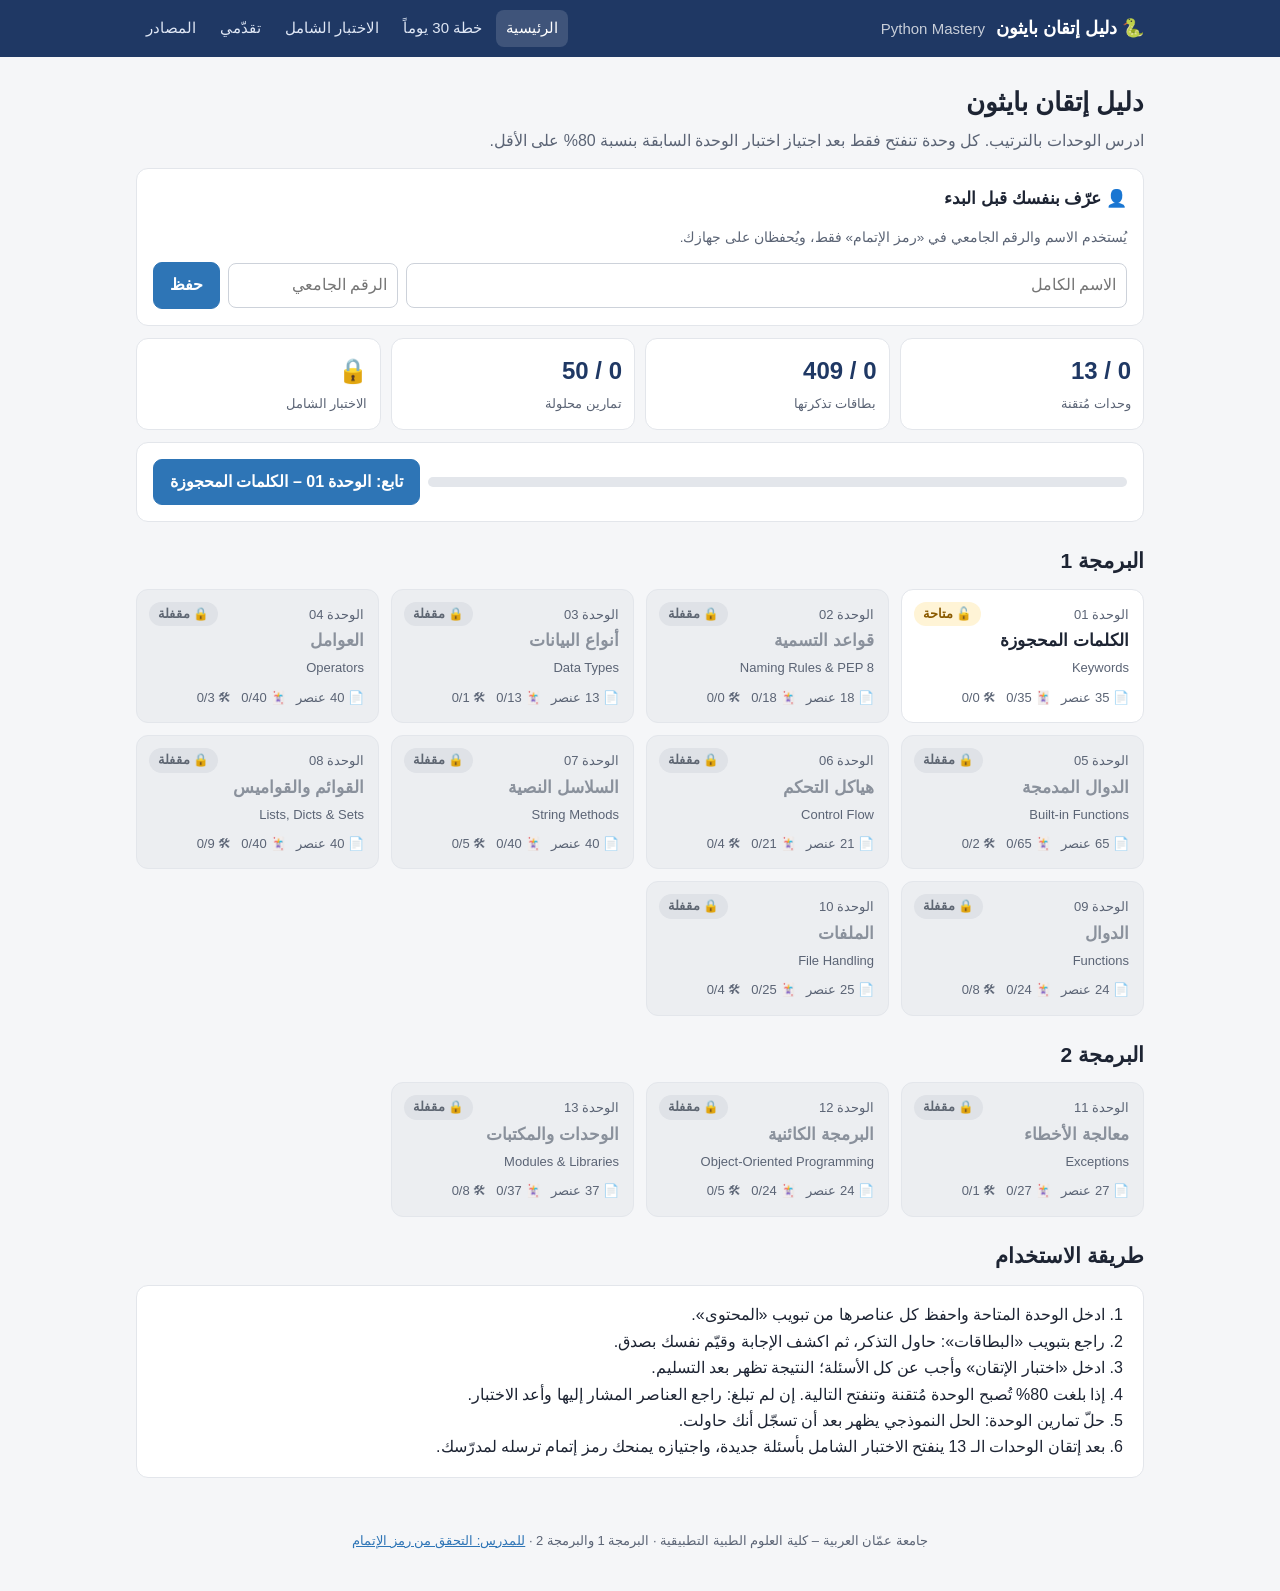
==== index.html @ 49f8ea88 "نشر الموقع" ====
<!DOCTYPE html>
<html lang="ar" dir="rtl">
<head>
<meta charset="utf-8">
<meta name="viewport" content="width=device-width, initial-scale=1">
<title>دليل إتقان بايثون – Python Mastery</title>
<style>
:root{
  --navy:#1F3864; --blue:#2E75B6; --red:#C00000; --ink:#1d2433; --muted:#5b6475;
  --bg:#f5f6f8; --card:#fff; --line:#e3e6eb; --ok:#1e7b3a; --okbg:#e3f4e8;
  --warn:#8a5a00; --warnbg:#fff4d6; --bad:#a3121b; --badbg:#fde4e6; --lock:#8a919c; --lockbg:#eceef1;
  --code:#0f1729; --codebg:#f2f4f8;
}
*{box-sizing:border-box}
body{margin:0;font-family:"Segoe UI",Tahoma,"Noto Sans Arabic","Noto Naskh Arabic",Arial,sans-serif;
  background:var(--bg);color:var(--ink);line-height:1.65;font-size:16px}
a{color:var(--blue)}
header.top{background:var(--navy);color:#fff;position:sticky;top:0;z-index:5}
.top .wrap{display:flex;align-items:center;gap:16px;flex-wrap:wrap;padding:10px 16px}
.brand{font-weight:700;font-size:18px;text-decoration:none;color:#fff;white-space:nowrap}
.brand small{opacity:.75;font-weight:400;margin-inline-start:6px}
nav.main{display:flex;gap:4px;flex-wrap:wrap;margin-inline-start:auto}
nav.main a{color:#dfe7f5;text-decoration:none;padding:6px 10px;border-radius:8px;font-size:15px}
nav.main a.on,nav.main a:hover{background:rgba(255,255,255,.14);color:#fff}
.wrap{max-width:1040px;margin:0 auto;padding:16px}
h1{font-size:26px;margin:8px 0 4px} h2{font-size:21px;margin:22px 0 10px} h3{font-size:17px;margin:0 0 6px}
.sub{color:var(--muted);margin:0 0 14px}
.card{background:var(--card);border:1px solid var(--line);border-radius:12px;padding:16px;margin:12px 0}
.grid{display:grid;grid-template-columns:repeat(auto-fill,minmax(240px,1fr));gap:12px}
.unit{display:block;text-decoration:none;color:inherit;background:var(--card);border:1px solid var(--line);
  border-radius:12px;padding:14px;position:relative;transition:border-color .15s}
.unit:hover{border-color:var(--blue)}
.unit .num{font-size:13px;color:var(--muted)}
.unit .name{font-weight:700;font-size:17px;margin:2px 0}
.unit .en{font-size:13px;color:var(--muted);direction:ltr;text-align:right}
.unit .meta{font-size:13px;color:var(--muted);margin-top:8px;display:flex;gap:10px;flex-wrap:wrap}
.unit.locked{background:var(--lockbg);color:var(--lock)}
.unit.locked .name{color:var(--lock)}
.pill{display:inline-block;font-size:12.5px;font-weight:600;padding:2px 9px;border-radius:999px;white-space:nowrap}
.p-ok{background:var(--okbg);color:var(--ok)} .p-warn{background:var(--warnbg);color:var(--warn)}
.p-bad{background:var(--badbg);color:var(--bad)} .p-lock{background:#dfe2e7;color:#5e6672}
.p-c{background:#e6eefa;color:var(--navy)} .p-t{background:#f0ecf9;color:#5a3b9a}
.unit .pill{position:absolute;top:12px;left:12px}
.bar{height:10px;background:#e3e6eb;border-radius:999px;overflow:hidden}
.bar>i{display:block;height:100%;background:linear-gradient(90deg,var(--blue),var(--ok));border-radius:999px}
.stats{display:grid;grid-template-columns:repeat(auto-fit,minmax(150px,1fr));gap:10px}
.stat{background:var(--card);border:1px solid var(--line);border-radius:12px;padding:12px}
.stat b{display:block;font-size:24px;color:var(--navy)} .stat span{font-size:13px;color:var(--muted)}
.btn{display:inline-block;border:1px solid var(--blue);background:var(--blue);color:#fff;border-radius:9px;
  padding:9px 16px;font:inherit;font-weight:600;cursor:pointer;text-decoration:none}
.btn:hover{filter:brightness(1.07)} .btn[disabled]{opacity:.45;cursor:not-allowed}
.btn.ghost{background:#fff;color:var(--blue)} .btn.red{background:var(--red);border-color:var(--red)}
.btn.sm{padding:5px 11px;font-size:14px}
.row{display:flex;gap:8px;flex-wrap:wrap;align-items:center}
.tabs{display:flex;gap:4px;border-bottom:2px solid var(--line);margin:14px 0;overflow-x:auto}
.tabs a{padding:9px 14px;text-decoration:none;color:var(--muted);font-weight:600;border-bottom:3px solid transparent;
  margin-bottom:-2px;white-space:nowrap}
.tabs a.on{color:var(--navy);border-color:var(--navy)}
.banner{border-radius:10px;padding:10px 14px;margin:10px 0;font-weight:600}
.banner.red{background:var(--red);color:#fff} .banner.ok{background:var(--okbg);color:var(--ok)}
.banner.warn{background:var(--warnbg);color:var(--warn)} .banner.lock{background:var(--lockbg);color:#4b525c}
.filters{display:flex;gap:8px;flex-wrap:wrap;margin:8px 0}
input[type=text],input[type=search],select,textarea{font:inherit;padding:8px 10px;border:1px solid #cdd2da;border-radius:8px;background:#fff}
input[type=search]{flex:1;min-width:180px}
.item{background:var(--card);border:1px solid var(--line);border-radius:12px;padding:14px;margin:10px 0}
.item .head{display:flex;gap:8px;align-items:baseline;flex-wrap:wrap;margin-bottom:6px}
.item .title{font-weight:700;font-size:17px;direction:ltr;unicode-bidi:plaintext}
.item .ten{color:var(--muted);font-size:14px;direction:ltr}
.fld{display:grid;grid-template-columns:140px 1fr;gap:8px;padding:6px 0;border-top:1px dashed var(--line)}
.fld .k{color:var(--muted);font-size:14px}
.fld .v{white-space:pre-wrap;direction:rtl;unicode-bidi:isolate}
pre,code,.mono{font-family:Consolas,"Cascadia Code","Courier New",monospace;direction:ltr;text-align:left}
pre{background:var(--codebg);color:var(--code);padding:9px 11px;border-radius:8px;margin:0;overflow-x:auto;
  white-space:pre;font-size:14.5px;line-height:1.5}
code{background:var(--codebg);padding:1px 6px;border-radius:5px;font-size:.93em}
.q{background:var(--card);border:1px solid var(--line);border-radius:12px;padding:14px;margin:10px 0}
.q .qh{display:flex;gap:8px;align-items:center;flex-wrap:wrap;color:var(--muted);font-size:13px;margin-bottom:6px}
.q .qt{font-weight:600;margin-bottom:8px;direction:rtl;unicode-bidi:isolate}
.opts{display:grid;gap:6px}
.opt{display:flex;gap:10px;align-items:flex-start;text-align:start;border:1.5px solid #d3d8e0;border-radius:9px;
  padding:9px 12px;background:#fff;font:inherit;cursor:pointer;width:100%}
.opt:hover{border-color:var(--blue)}
.opt.sel{border-color:var(--navy);background:#eaf0fa}
.opt .l{font-weight:700;color:var(--navy);min-width:20px}
.opt .ot{unicode-bidi:plaintext;white-space:pre-wrap}
.res-ok{border-color:#9bd3ad;background:#f4fbf6} .res-bad{border-color:#f1a9b0;background:#fff6f7}
.sticky-submit{position:sticky;bottom:0;background:rgba(245,246,248,.96);padding:10px 0;border-top:1px solid var(--line);
  display:flex;gap:10px;align-items:center;flex-wrap:wrap}
.flash{max-width:620px;margin:10px auto;text-align:center}
.flash .face{min-height:180px;display:flex;flex-direction:column;justify-content:center;align-items:center;
  background:var(--card);border:1px solid var(--line);border-radius:16px;padding:22px;font-size:19px;font-weight:600}
.flash .back{white-space:pre-wrap;font-weight:400;font-size:16px;text-align:start;direction:rtl;
  margin-top:14px;padding-top:14px;border-top:1px dashed var(--line);width:100%}
table.t{width:100%;border-collapse:collapse;background:#fff;border-radius:12px;overflow:hidden}
table.t th{background:var(--blue);color:#fff;font-weight:600;padding:8px;text-align:start}
table.t td{padding:8px;border-top:1px solid var(--line);vertical-align:top}
table.t tr:nth-child(even) td{background:#fafbfc}
.lockbox{text-align:center;padding:40px 16px;color:#4b525c}
.lockbox .ic{font-size:46px}
.codebox{font-family:Consolas,monospace;direction:ltr;word-break:break-all;background:var(--codebg);padding:12px;
  border-radius:8px;border:1px dashed #b9c1cd;font-size:14px}
details summary{cursor:pointer;font-weight:600;color:var(--blue)}
footer{color:var(--muted);font-size:13px;text-align:center;padding:24px 16px 40px}
.muted{color:var(--muted)} .small{font-size:13.5px}
@media (max-width:640px){
  .fld{grid-template-columns:1fr;gap:2px} h1{font-size:22px} .wrap{padding:12px}
  nav.main{margin-inline-start:0;width:100%} .brand small{display:none}
  header.top{position:static} nav.main a{padding:5px 8px;font-size:14px}
}
</style>
</head>
<body>
<header class="top"><div class="wrap">
  <a class="brand" href="#/">🐍 دليل إتقان بايثون <small>Python Mastery</small></a>
  <nav class="main" id="nav">
    <a href="#/" data-n="home">الرئيسية</a>
    <a href="#/plan" data-n="plan">خطة 30 يوماً</a>
    <a href="#/final" data-n="final">الاختبار الشامل</a>
    <a href="#/me" data-n="me">تقدّمي</a>
    <a href="#/resources" data-n="resources">المصادر</a>
  </nav>
</div></header>
<main class="wrap" id="app"></main>
<footer>جامعة عمّان العربية – كلية العلوم الطبية التطبيقية · البرمجة 1 والبرمجة 2 · <a href="#/verify">للمدرس: التحقق من رمز الإتمام</a></footer>

<script>
"use strict";
/* ============================================================
   البيانات (مولدة من python_mastery_workbook.py عبر build_site.py)
   ============================================================ */
const D = {"threshold":0.8,"units":[{"key":"01","sheet":"01_الكلمات_المحجوزة","title":"الكلمات المحجوزة","en":"Keywords","course":"البرمجة 1","rows":[{"t":"False","en":null,"f":[["النوع","قيمة منطقية ثابتة",false],["معناها بالعربي","القيمة المنطقية «خطأ»",false],["مثال صحيح","is_gc_rich = False",true],["مثال خاطئ","False = 0",true]],"c":"P1","tr":"عام"},{"t":"None","en":null,"f":[["النوع","قيمة خاصة ثابتة",false],["معناها بالعربي","«لا شيء» – غياب القيمة",false],["مثال صحيح","diagnosis = None",true],["مثال خاطئ","None = \"empty\"",true]],"c":"P1","tr":"صحية"},{"t":"True","en":null,"f":[["النوع","قيمة منطقية ثابتة",false],["معناها بالعربي","القيمة المنطقية «صح»",false],["مثال صحيح","is_valid_seq = True",true],["مثال خاطئ","True = 1",true]],"c":"P1","tr":"عام"},{"t":"and","en":null,"f":[["النوع","عامل منطقي",false],["معناها بالعربي","«و» – صح إذا تحقق الشرطان معاً",false],["مثال صحيح","if bmi >= 18.5 and bmi < 25:",true],["مثال خاطئ","and = 5",true]],"c":"P1","tr":"صحية"},{"t":"as","en":null,"f":[["النوع","استيراد / سياق",false],["معناها بالعربي","«باسم» – إعطاء اسم مستعار",false],["مثال صحيح","import pandas as pd",true],["مثال خاطئ","as = \"alias\"",true]],"c":"P1","tr":"عام"},{"t":"assert","en":null,"f":[["النوع","تصحيح الأخطاء",false],["معناها بالعربي","«تأكَّد» – يرفع AssertionError إذا كان الشرط خطأ",false],["مثال صحيح","assert len(seq) > 0, \"تسلسل فارغ\"",true],["مثال خاطئ","assert = True",true]],"c":"P1","tr":"مشترك"},{"t":"async","en":null,"f":[["النوع","برمجة غير متزامنة",false],["معناها بالعربي","تعريف دالة غير متزامنة (coroutine)",false],["مثال صحيح","async def fetch_record(pid):",true],["مثال خاطئ","async = 1",true]],"c":"P2","tr":"عام"},{"t":"await","en":null,"f":[["النوع","برمجة غير متزامنة",false],["معناها بالعربي","«انتظر» نتيجة دالة غير متزامنة",false],["مثال صحيح","record = await fetch_record(7)",true],["مثال خاطئ","await = 2",true]],"c":"P2","tr":"عام"},{"t":"break","en":null,"f":[["النوع","تحكم بالحلقات",false],["معناها بالعربي","«اكسر» – إنهاء الحلقة فوراً",false],["مثال صحيح","for b in seq:\n    if b == \"N\":\n        break",true],["مثال خاطئ","break = 0",true]],"c":"P1","tr":"حيوية"},{"t":"class","en":null,"f":[["النوع","برمجة كائنية",false],["معناها بالعربي","تعريف صنف (قالب لإنشاء كائنات)",false],["مثال صحيح","class Patient:",true],["مثال خاطئ","class = \"Patient\"",true]],"c":"P2","tr":"صحية"},{"t":"continue","en":null,"f":[["النوع","تحكم بالحلقات",false],["معناها بالعربي","«تابِع» – تخطَّ إلى الدورة التالية",false],["مثال صحيح","for b in seq:\n    if b == \"N\":\n        continue",true],["مثال خاطئ","continue = True",true]],"c":"P1","tr":"حيوية"},{"t":"def","en":null,"f":[["النوع","دوال",false],["معناها بالعربي","تعريف دالة جديدة",false],["مثال صحيح","def gc_content(seq):",true],["مثال خاطئ","def = 10",true]],"c":"P1","tr":"حيوية"},{"t":"del","en":null,"f":[["النوع","حذف",false],["معناها بالعربي","حذف متغير أو عنصر من قائمة/قاموس",false],["مثال صحيح","del patient[\"phone\"]",true],["مثال خاطئ","del = 1",true]],"c":"P1","tr":"صحية"},{"t":"elif","en":null,"f":[["النوع","تحكم شرطي",false],["معناها بالعربي","«وإلا إذا» – شرط إضافي",false],["مثال صحيح","elif bmi < 25:\n    print(\"طبيعي\")",true],["مثال خاطئ","elif = 3",true]],"c":"P1","tr":"صحية"},{"t":"else","en":null,"f":[["النوع","تحكم شرطي",false],["معناها بالعربي","«وإلا» – ينفذ إذا لم يتحقق أي شرط",false],["مثال صحيح","else:\n    print(\"سمنة\")",true],["مثال خاطئ","else = 0",true]],"c":"P1","tr":"عام"},{"t":"except","en":null,"f":[["النوع","معالجة الأخطاء",false],["معناها بالعربي","التقاط خطأ معين وتنفيذ بديل",false],["مثال صحيح","except ValueError:",true],["مثال خاطئ","except = 1",true]],"c":"P1","tr":"عام"},{"t":"finally","en":null,"f":[["النوع","معالجة الأخطاء",false],["معناها بالعربي","«أخيراً» – كتلة تنفذ دائماً",false],["مثال صحيح","finally:\n    f.close()",true],["مثال خاطئ","finally = 1",true]],"c":"P1","tr":"عام"},{"t":"for","en":null,"f":[["النوع","حلقات",false],["معناها بالعربي","«لكل» – التكرار على عناصر تسلسل",false],["مثال صحيح","for base in \"ATGC\":",true],["مثال خاطئ","for = 4",true]],"c":"P1","tr":"حيوية"},{"t":"from","en":null,"f":[["النوع","استيراد",false],["معناها بالعربي","«من» – استيراد جزء محدد من وحدة",false],["مثال صحيح","from Bio import SeqIO",true],["مثال خاطئ","from = \"Bio\"",true]],"c":"P1","tr":"حيوية"},{"t":"global","en":null,"f":[["النوع","نطاق المتغيرات",false],["معناها بالعربي","التصريح بأن المتغير عام (خارج الدالة)",false],["مثال صحيح","global patient_count",true],["مثال خاطئ","global = 0",true]],"c":"P1","tr":"صحية"},{"t":"if","en":null,"f":[["النوع","تحكم شرطي",false],["معناها بالعربي","«إذا» – تنفيذ كتلة عند تحقق شرط",false],["مثال صحيح","if age >= 18:",true],["مثال خاطئ","if = 1",true]],"c":"P1","tr":"صحية"},{"t":"import","en":null,"f":[["النوع","استيراد",false],["معناها بالعربي","استيراد وحدة/مكتبة",false],["مثال صحيح","import math",true],["مثال خاطئ","import = \"math\"",true]],"c":"P1","tr":"عام"},{"t":"in","en":null,"f":[["النوع","عامل عضوية",false],["معناها بالعربي","«في/ضمن» – فحص وجود عنصر",false],["مثال صحيح","if \"ATG\" in seq:",true],["مثال خاطئ","in = 3",true]],"c":"P1","tr":"حيوية"},{"t":"is","en":null,"f":[["النوع","عامل هوية",false],["معناها بالعربي","«هو نفسه» – هل يشير المتغيران لنفس الكائن",false],["مثال صحيح","if result is None:",true],["مثال خاطئ","is = 1",true]],"c":"P1","tr":"عام"},{"t":"lambda","en":null,"f":[["النوع","دوال",false],["معناها بالعربي","تعريف دالة مجهولة قصيرة في سطر واحد",false],["مثال صحيح","square = lambda x: x ** 2",true],["مثال خاطئ","lambda = 2",true]],"c":"P1","tr":"عام"},{"t":"nonlocal","en":null,"f":[["النوع","نطاق المتغيرات",false],["معناها بالعربي","التصريح بأن المتغير من الدالة الخارجية",false],["مثال صحيح","nonlocal total",true],["مثال خاطئ","nonlocal = 0",true]],"c":"P2","tr":"عام"},{"t":"not","en":null,"f":[["النوع","عامل منطقي",false],["معناها بالعربي","«ليس» – عكس القيمة المنطقية",false],["مثال صحيح","if not seq:",true],["مثال خاطئ","not = False",true]],"c":"P1","tr":"حيوية"},{"t":"or","en":null,"f":[["النوع","عامل منطقي",false],["معناها بالعربي","«أو» – صح إذا تحقق أحد الشرطين",false],["مثال صحيح","if b == \"G\" or b == \"C\":",true],["مثال خاطئ","or = 1",true]],"c":"P1","tr":"عام"},{"t":"pass","en":null,"f":[["النوع","عنصر نائب",false],["معناها بالعربي","«لا تفعل شيئاً» – يحجز مكان كتلة فارغة",false],["مثال صحيح","def todo():\n    pass",true],["مثال خاطئ","pass = 0",true]],"c":"P1","tr":"عام"},{"t":"raise","en":null,"f":[["النوع","معالجة الأخطاء",false],["معناها بالعربي","«ارفع» – إطلاق خطأ يدوياً",false],["مثال صحيح","raise ValueError(\"عمر غير صالح\")",true],["مثال خاطئ","raise = \"error\"",true]],"c":"P1","tr":"صحية"},{"t":"return","en":null,"f":[["النوع","دوال",false],["معناها بالعربي","«أرجِع» – إعادة قيمة من الدالة وإنهاؤها",false],["مثال صحيح","return gc * 100 / len(seq)",true],["مثال خاطئ","return = 5",true]],"c":"P1","tr":"حيوية"},{"t":"try","en":null,"f":[["النوع","معالجة الأخطاء",false],["معناها بالعربي","«جرِّب» – كتلة قد يحدث فيها خطأ",false],["مثال صحيح","try:\n    age = int(text)",true],["مثال خاطئ","try = 1",true]],"c":"P1","tr":"صحية"},{"t":"while","en":null,"f":[["النوع","حلقات",false],["معناها بالعربي","«طالما» – تكرار ما دام الشرط صحيحاً",false],["مثال صحيح","while attempts < 3:",true],["مثال خاطئ","while = True",true]],"c":"P1","tr":"صحية"},{"t":"with","en":null,"f":[["النوع","مدير سياق",false],["معناها بالعربي","فتح مورد وإغلاقه تلقائياً (مثل الملفات)",false],["مثال صحيح","with open(\"patients.csv\") as f:",true],["مثال خاطئ","with = \"file\"",true]],"c":"P1","tr":"صحية"},{"t":"yield","en":null,"f":[["النوع","مولدات",false],["معناها بالعربي","«أنتِج» – إرجاع قيمة مع تعليق الدالة (مولّد)",false],["مثال صحيح","yield seq[i:i + 3]",true],["مثال خاطئ","yield = 3",true]],"c":"P2","tr":"حيوية"}]},{"key":"02","sheet":"02_قواعد_التسمية","title":"قواعد التسمية","en":"Naming Rules & PEP 8","course":"البرمجة 1","rows":[{"t":"يبدأ الاسم بحرف أو شرطة سفلية _","en":"Leading character","f":[["إلزامية/اتفاقية","إلزامية",false],["الهدف منها","تمييز الأسماء عن الأرقام",false],["طريقة التطبيق","أول حرف: a-z أو A-Z أو _",false],["مثال صحيح","patient1 = 'Ali'",true],["مثال خاطئ","1patient = 'Ali'",true]],"c":"P1","tr":"صحية"},{"t":"يتكون الاسم من حروف وأرقام و _ فقط","en":"Allowed characters","f":[["إلزامية/اتفاقية","إلزامية",false],["الهدف منها","منع الالتباس مع العوامل",false],["طريقة التطبيق","لا تستخدم - أو . أو @ أو $",false],["مثال صحيح","gc_content = 52.1",true],["مثال خاطئ","gc-content = 52.1",true]],"c":"P1","tr":"حيوية"},{"t":"لا مسافات داخل الاسم","en":"No spaces","f":[["إلزامية/اتفاقية","إلزامية",false],["الهدف منها","المسافة تفصل بين العناصر في الكود",false],["طريقة التطبيق","استبدل المسافة بـ _",false],["مثال صحيح","patient_name = 'Sara'",true],["مثال خاطئ","patient name = 'Sara'",true]],"c":"P1","tr":"صحية"},{"t":"بايثون حساسة لحالة الأحرف","en":"Case sensitivity","f":[["إلزامية/اتفاقية","إلزامية",false],["الهدف منها","Age و age اسمان مختلفان",false],["طريقة التطبيق","التزم بنفس الكتابة في كل مكان",false],["مثال صحيح","age = 30\nprint(age)",true],["مثال خاطئ","age = 30\nprint(Age)  # NameError",true]],"c":"P1","tr":"صحية"},{"t":"لا تستخدم الكلمات المحجوزة","en":"Reserved keywords","f":[["إلزامية/اتفاقية","إلزامية",false],["الهدف منها","الكلمات المحجوزة لها معنى ثابت",false],["طريقة التطبيق","راجع الوحدة 01 (35 كلمة)",false],["مثال صحيح","class_name = 'A'",true],["مثال خاطئ","class = 'A'  # SyntaxError",true]],"c":"P1","tr":"عام"},{"t":"تجنب أسماء الدوال المدمجة","en":"Shadowing built-ins","f":[["إلزامية/اتفاقية","اتفاقية (مهمة جداً)",false],["الهدف منها","منع طمس الدالة الأصلية",false],["طريقة التطبيق","لا تسمِّ list أو str أو sum أو len",false],["مثال صحيح","sequences = ['ATG', 'CCA']",true],["مثال خاطئ","list = ['ATG']  # يطمس list()",true]],"c":"P1","tr":"حيوية"},{"t":"snake_case للمتغيرات والدوال","en":"snake_case","f":[["إلزامية/اتفاقية","اتفاقية (PEP 8)",false],["الهدف منها","توحيد أسلوب الكتابة وسهولة القراءة",false],["طريقة التطبيق","حروف صغيرة وكلمات مفصولة بـ _",false],["مثال صحيح","def calculate_bmi(w, h):",true],["مثال خاطئ","def CalculateBMI(w, h):",true]],"c":"P1","tr":"عام"},{"t":"PascalCase لأسماء الأصناف","en":"PascalCase","f":[["إلزامية/اتفاقية","اتفاقية (PEP 8)",false],["الهدف منها","تمييز الأصناف عن الدوال",false],["طريقة التطبيق","أول حرف من كل كلمة كبير بدون _",false],["مثال صحيح","class PatientRecord:",true],["مثال خاطئ","class patient_record:",true]],"c":"P1","tr":"صحية"},{"t":"UPPER_CASE للثوابت","en":"UPPER_CASE constants","f":[["إلزامية/اتفاقية","اتفاقية (PEP 8)",false],["الهدف منها","تمييز القيم التي لا تتغير",false],["طريقة التطبيق","حروف كبيرة مع _",false],["مثال صحيح","MAX_HEART_RATE = 220",true],["مثال خاطئ","maxheartrate = 220",true]],"c":"P1","tr":"صحية"},{"t":"أسماء وصفية ذات معنى","en":"Descriptive names","f":[["إلزامية/اتفاقية","اتفاقية",false],["الهدف منها","الكود يُقرأ أكثر مما يُكتب",false],["طريقة التطبيق","الاسم يصف المحتوى",false],["مثال صحيح","gc_percent = 48.5",true],["مثال خاطئ","x1 = 48.5",true]],"c":"P1","tr":"حيوية"},{"t":"أسماء المتغيرات المنطقية تبدأ بـ is_ / has_","en":"Boolean prefixes (is_/has_)","f":[["إلزامية/اتفاقية","اتفاقية",false],["الهدف منها","توضيح أن القيمة True/False",false],["طريقة التطبيق","is_ + صفة",false],["مثال صحيح","is_diabetic = True",true],["مثال خاطئ","diabetic = 'yes'",true]],"c":"P1","tr":"عام"},{"t":"بادئة _ واحدة = استخدام داخلي","en":"Internal use (_name)","f":[["إلزامية/اتفاقية","اتفاقية",false],["الهدف منها","إخبار المبرمجين ألا يستخدموه من الخارج",false],["طريقة التطبيق","_name داخل الصنف أو الوحدة",false],["مثال صحيح","self._cache = {}",true],["مثال خاطئ","record._cache  # استخدام من خارج الصنف",true]],"c":"P2","tr":"حيوية"},{"t":"بادئتان __ = تشويه الاسم (name mangling)","en":"Name mangling (__name)","f":[["إلزامية/اتفاقية","آلية في اللغة",false],["الهدف منها","حماية الخاصية من التعديل العرضي",false],["طريقة التطبيق","__name داخل الصنف",false],["مثال صحيح","self.__national_id = nid",true],["مثال خاطئ","p.__national_id  # AttributeError",true]],"c":"P2","tr":"عام"},{"t":"__dunder__ محجوزة للغة","en":"Dunder names (__x__)","f":[["إلزامية/اتفاقية","اتفاقية",false],["الهدف منها","أسماء خاصة تستخدمها بايثون",false],["طريقة التطبيق","لا تخترع أسماء بصيغة __x__",false],["مثال صحيح","def __init__(self):",true],["مثال خاطئ","def __mymethod__(self):",true]],"c":"P2","tr":"عام"},{"t":"_ لمتغير لا نحتاج قيمته","en":"Throwaway variable (_)","f":[["إلزامية/اتفاقية","اتفاقية",false],["الهدف منها","توضيح أن المتغير غير مستخدم",false],["طريقة التطبيق","for _ in ...",false],["مثال صحيح","for _ in range(3):\n    print(\"قياس\")",true],["مثال خاطئ","for i in range(3):\n    print(\"قياس\")  # i غير مستخدم",true]],"c":"P1","tr":"عام"},{"t":"تجنب الأحرف المربكة l و O و I منفردة","en":"Ambiguous names (l, O, I)","f":[["إلزامية/اتفاقية","اتفاقية (PEP 8)",false],["الهدف منها","تشبه الرقمين 1 و 0",false],["طريقة التطبيق","استخدم أسماء كاملة",false],["مثال صحيح","length = 1",true],["مثال خاطئ","l = 1",true]],"c":"P1","tr":"عام"},{"t":"أسماء الملفات والوحدات بحروف صغيرة","en":"Module / file names","f":[["إلزامية/اتفاقية","اتفاقية (PEP 8)",false],["الهدف منها","تسهيل الاستيراد وتوافق الأنظمة",false],["طريقة التطبيق","حروف صغيرة و _ بدون مسافات",false],["مثال صحيح","dna_tools.py",true],["مثال خاطئ","DNA Tools.py",true]],"c":"P1","tr":"حيوية"},{"t":"يفضل استخدام أسماء إنجليزية","en":"ASCII identifiers","f":[["إلزامية/اتفاقية","اتفاقية",false],["الهدف منها","بايثون تقبل Unicode لكن الإنجليزية أوضح للتعاون",false],["طريقة التطبيق","أسماء إنجليزية بسيطة",false],["مثال صحيح","patient_age = 30",true],["مثال خاطئ","عمر_المريض = 30  # يعمل لكن غير مستحسن",true]],"c":"P1","tr":"صحية"}]},{"key":"03","sheet":"03_أنواع_البيانات","title":"أنواع البيانات","en":"Data Types","course":"البرمجة 1","rows":[{"t":"int","en":null,"f":[["الهدف منه","تمثيل الأعداد الصحيحة (العمر، عدد القواعد)",false],["طريقة الكتابة","اكتب الرقم بدون فاصلة عشرية",true],["مثال","age = 45\nseq_length = 1500",true],["الدوال المرتبطة به","int(), abs(), pow(), divmod(), bin(), hex()",true]],"c":"P1","tr":"صحية"},{"t":"float","en":null,"f":[["الهدف منه","تمثيل الأعداد العشرية (الحرارة، BMI)",false],["طريقة الكتابة","رقم مع فاصلة عشرية أو أُس",true],["مثال","temperature = 37.2\nbmi = 2.45e1",true],["الدوال المرتبطة به","float(), round(), math.floor(), math.ceil()",true]],"c":"P1","tr":"صحية"},{"t":"complex","en":null,"f":[["الهدف منه","تمثيل الأعداد المركبة (معالجة الإشارات الحيوية)",false],["طريقة الكتابة","جزء حقيقي + جزء تخيلي j",true],["مثال","z = 3 + 4j\nprint(abs(z))  # 5.0",true],["الدوال المرتبطة به","complex(), abs(), z.real, z.imag",true]],"c":"P2","tr":"عام"},{"t":"str","en":null,"f":[["الهدف منه","تمثيل النصوص (تسلسل DNA، اسم المريض)",false],["طريقة الكتابة","بين علامتي تنصيص مفردة أو مزدوجة أو ثلاثية",true],["مثال","seq = \"ATGCGT\"\nname = 'Ali'",true],["الدوال المرتبطة به","len(), upper(), lower(), split(), replace(), count()",true]],"c":"P1","tr":"حيوية"},{"t":"bool","en":null,"f":[["الهدف منه","تمثيل الصح والخطأ (هل المريض مصاب؟)",false],["طريقة الكتابة","True أو False (حرف أول كبير)",true],["مثال","is_diabetic = False\nprint(5 > 3)  # True",true],["الدوال المرتبطة به","bool(), and, or, not, any(), all()",true]],"c":"P1","tr":"صحية"},{"t":"NoneType","en":null,"f":[["الهدف منه","تمثيل غياب القيمة (نتيجة تحليل لم تصدر)",false],["طريقة الكتابة","الكلمة None",true],["مثال","lab_result = None\nprint(lab_result is None)  # True",true],["الدوال المرتبطة به","is None, is not None",true]],"c":"P1","tr":"عام"},{"t":"list","en":null,"f":[["الهدف منه","تسلسل مرتب قابل للتعديل (قائمة قراءات ضغط الدم)",false],["طريقة الكتابة","عناصر بين [ ] مفصولة بفواصل",true],["مثال","readings = [120, 135, 118]\nreadings.append(140)",true],["الدوال المرتبطة به","append(), extend(), pop(), sort(), len(), sum()",true]],"c":"P1","tr":"مشترك"},{"t":"tuple","en":null,"f":[["الهدف منه","تسلسل مرتب غير قابل للتعديل (إحداثيات جين)",false],["طريقة الكتابة","عناصر بين ( ) مفصولة بفواصل",true],["مثال","gene_loc = (\"chr7\", 117480025)\nprint(gene_loc[0])",true],["الدوال المرتبطة به","tuple(), count(), index(), len()",true]],"c":"P1","tr":"حيوية"},{"t":"dict","en":null,"f":[["الهدف منه","تخزين أزواج مفتاح:قيمة (سجل مريض)",false],["طريقة الكتابة","{مفتاح: قيمة} بين أقواس معقوفة",true],["مثال","patient = {\"id\": \"P001\", \"age\": 52}\nprint(patient[\"age\"])",true],["الدوال المرتبطة به","get(), keys(), values(), items(), update(), pop()",true]],"c":"P1","tr":"صحية"},{"t":"set","en":null,"f":[["الهدف منه","مجموعة عناصر فريدة بلا ترتيب (القواعد المختلفة في تسلسل)",false],["طريقة الكتابة","عناصر بين { } أو set()",true],["مثال","bases = set(\"AATTGC\")\nprint(len(bases))  # 4",true],["الدوال المرتبطة به","add(), remove(), union(), intersection(), difference()",true]],"c":"P1","tr":"حيوية"},{"t":"frozenset","en":null,"f":[["الهدف منه","مجموعة فريدة غير قابلة للتعديل (القواعد المسموحة)",false],["طريقة الكتابة","frozenset(تسلسل)",true],["مثال","VALID = frozenset(\"ATGC\")\nprint(\"A\" in VALID)",true],["الدوال المرتبطة به","frozenset(), union(), issubset()",true]],"c":"P2","tr":"حيوية"},{"t":"range","en":null,"f":[["الهدف منه","تسلسل أعداد للحلقات (أرقام المواقع)",false],["طريقة الكتابة","range(بداية, نهاية, خطوة)",true],["مثال","for i in range(0, 9, 3):\n    print(i)  # 0 3 6",true],["الدوال المرتبطة به","range(), list(), len()",true]],"c":"P1","tr":"حيوية"},{"t":"bytes","en":null,"f":[["الهدف منه","تمثيل البيانات الثنائية (ملفات مضغوطة)",false],["طريقة الكتابة","b\"...\" أو encode()",true],["مثال","raw = b\"ATG\"\nprint(raw.decode())  # ATG",true],["الدوال المرتبطة به","bytes(), encode(), decode()",true]],"c":"P2","tr":"حيوية"}]},{"key":"04","sheet":"04_العوامل","title":"العوامل","en":"Operators","course":"البرمجة 1","rows":[{"t":"+","en":null,"f":[["النوع","حسابي",false],["الهدف منه","الجمع",false],["طريقة الكتابة","أ + ب",true],["مثال","70 + 5",true],["الناتج","75",true]],"c":"P1","tr":"عام"},{"t":"+ (نصوص)","en":null,"f":[["النوع","دمج تسلسلات",false],["الهدف منه","دمج نصين أو قائمتين",false],["طريقة الكتابة","نص1 + نص2",true],["مثال","\"ATG\" + \"CCA\"",true],["الناتج","'ATGCCA'",true]],"c":"P1","tr":"حيوية"},{"t":"-","en":null,"f":[["النوع","حسابي",false],["الهدف منه","الطرح",false],["طريقة الكتابة","أ - ب",true],["مثال","120 - 80",true],["الناتج","40",true]],"c":"P1","tr":"عام"},{"t":"*","en":null,"f":[["النوع","حسابي",false],["الهدف منه","الضرب",false],["طريقة الكتابة","أ * ب",true],["مثال","3 * 4",true],["الناتج","12",true]],"c":"P1","tr":"عام"},{"t":"* (نصوص)","en":null,"f":[["النوع","تكرار تسلسل",false],["الهدف منه","تكرار نص أو قائمة",false],["طريقة الكتابة","نص * عدد",true],["مثال","\"AT\" * 3",true],["الناتج","'ATATAT'",true]],"c":"P1","tr":"حيوية"},{"t":"/","en":null,"f":[["النوع","حسابي",false],["الهدف منه","القسمة (الناتج دائماً float)",false],["طريقة الكتابة","أ / ب",true],["مثال","7 / 2",true],["الناتج","3.5",true]],"c":"P1","tr":"عام"},{"t":"//","en":null,"f":[["النوع","حسابي",false],["الهدف منه","القسمة الصحيحة (تقريب للأسفل)",false],["طريقة الكتابة","أ // ب",true],["مثال","7 // 2",true],["الناتج","3",true]],"c":"P1","tr":"صحية"},{"t":"%","en":null,"f":[["النوع","حسابي",false],["الهدف منه","باقي القسمة",false],["طريقة الكتابة","أ % ب",true],["مثال","7 % 2",true],["الناتج","1",true]],"c":"P1","tr":"عام"},{"t":"**","en":null,"f":[["النوع","حسابي",false],["الهدف منه","الأُس (القوة)",false],["طريقة الكتابة","أ ** ب",true],["مثال","2 ** 3",true],["الناتج","8",true]],"c":"P1","tr":"عام"},{"t":"=","en":null,"f":[["النوع","تعيين",false],["الهدف منه","تخزين قيمة في متغير",false],["طريقة الكتابة","متغير = قيمة",true],["مثال","bmi = 24.5",true],["الناتج","لا ناتج (تُخزَّن القيمة)",true]],"c":"P1","tr":"صحية"},{"t":"+=","en":null,"f":[["النوع","تعيين مركب",false],["الهدف منه","إضافة ثم تخزين",false],["طريقة الكتابة","x += قيمة",true],["مثال","x = 5; x += 2; print(x)",true],["الناتج","7",true]],"c":"P1","tr":"عام"},{"t":"-=","en":null,"f":[["النوع","تعيين مركب",false],["الهدف منه","طرح ثم تخزين",false],["طريقة الكتابة","x -= قيمة",true],["مثال","x = 5; x -= 2; print(x)",true],["الناتج","3",true]],"c":"P1","tr":"عام"},{"t":"*=","en":null,"f":[["النوع","تعيين مركب",false],["الهدف منه","ضرب ثم تخزين",false],["طريقة الكتابة","x *= قيمة",true],["مثال","x = 3; x *= 4; print(x)",true],["الناتج","12",true]],"c":"P1","tr":"عام"},{"t":"/=","en":null,"f":[["النوع","تعيين مركب",false],["الهدف منه","قسمة ثم تخزين",false],["طريقة الكتابة","x /= قيمة",true],["مثال","x = 9; x /= 2; print(x)",true],["الناتج","4.5",true]],"c":"P1","tr":"عام"},{"t":"//=","en":null,"f":[["النوع","تعيين مركب",false],["الهدف منه","قسمة صحيحة ثم تخزين",false],["طريقة الكتابة","x //= قيمة",true],["مثال","x = 9; x //= 2; print(x)",true],["الناتج","4",true]],"c":"P1","tr":"صحية"},{"t":"%=","en":null,"f":[["النوع","تعيين مركب",false],["الهدف منه","باقي القسمة ثم تخزين",false],["طريقة الكتابة","x %= قيمة",true],["مثال","x = 9; x %= 4; print(x)",true],["الناتج","1",true]],"c":"P1","tr":"عام"},{"t":"**=","en":null,"f":[["النوع","تعيين مركب",false],["الهدف منه","رفع لأس ثم تخزين",false],["طريقة الكتابة","x **= قيمة",true],["مثال","x = 3; x **= 2; print(x)",true],["الناتج","9",true]],"c":"P1","tr":"عام"},{"t":"==","en":null,"f":[["النوع","مقارنة",false],["الهدف منه","التحقق من التساوي",false],["طريقة الكتابة","أ == ب",true],["مثال","5 == 5.0",true],["الناتج","True",true]],"c":"P1","tr":"عام"},{"t":"!=","en":null,"f":[["النوع","مقارنة",false],["الهدف منه","التحقق من عدم التساوي",false],["طريقة الكتابة","أ != ب",true],["مثال","\"A\" != \"T\"",true],["الناتج","True",true]],"c":"P1","tr":"عام"},{"t":">","en":null,"f":[["النوع","مقارنة",false],["الهدف منه","أكبر من",false],["طريقة الكتابة","أ > ب",true],["مثال","140 > 120",true],["الناتج","True",true]],"c":"P1","tr":"عام"},{"t":"<","en":null,"f":[["النوع","مقارنة",false],["الهدف منه","أصغر من",false],["طريقة الكتابة","أ < ب",true],["مثال","36.5 < 37",true],["الناتج","True",true]],"c":"P1","tr":"عام"},{"t":">=","en":null,"f":[["النوع","مقارنة",false],["الهدف منه","أكبر من أو يساوي",false],["طريقة الكتابة","أ >= ب",true],["مثال","18 >= 18",true],["الناتج","True",true]],"c":"P1","tr":"عام"},{"t":"<=","en":null,"f":[["النوع","مقارنة",false],["الهدف منه","أصغر من أو يساوي",false],["طريقة الكتابة","أ <= ب",true],["مثال","25 <= 24.9",true],["الناتج","False",true]],"c":"P1","tr":"عام"},{"t":"أ <= x < ب","en":null,"f":[["النوع","مقارنة متسلسلة",false],["الهدف منه","فحص وقوع قيمة ضمن مدى",false],["طريقة الكتابة","أ <= x < ب",true],["مثال","18.5 <= 22 < 25",true],["الناتج","True",true]],"c":"P1","tr":"حيوية"},{"t":"and","en":null,"f":[["النوع","منطقي",false],["الهدف منه","صح إذا تحقق الطرفان",false],["طريقة الكتابة","شرط1 and شرط2",true],["مثال","23 > 18.5 and 23 < 25",true],["الناتج","True",true]],"c":"P1","tr":"عام"},{"t":"or","en":null,"f":[["النوع","منطقي",false],["الهدف منه","صح إذا تحقق أحد الطرفين",false],["طريقة الكتابة","شرط1 or شرط2",true],["مثال","False or True",true],["الناتج","True",true]],"c":"P1","tr":"عام"},{"t":"not","en":null,"f":[["النوع","منطقي",false],["الهدف منه","نفي القيمة المنطقية",false],["طريقة الكتابة","not شرط",true],["مثال","not True",true],["الناتج","False",true]],"c":"P1","tr":"عام"},{"t":"in","en":null,"f":[["النوع","عضوية",false],["الهدف منه","التحقق من وجود عنصر",false],["طريقة الكتابة","عنصر in تسلسل",true],["مثال","\"ATG\" in \"CCATGA\"",true],["الناتج","True",true]],"c":"P1","tr":"حيوية"},{"t":"not in","en":null,"f":[["النوع","عضوية",false],["الهدف منه","التحقق من عدم وجود عنصر",false],["طريقة الكتابة","عنصر not in تسلسل",true],["مثال","\"U\" not in \"ATGC\"",true],["الناتج","True",true]],"c":"P1","tr":"حيوية"},{"t":"is","en":null,"f":[["النوع","هوية",false],["الهدف منه","هل يشير الطرفان لنفس الكائن",false],["طريقة الكتابة","أ is ب",true],["مثال","x = None; print(x is None)",true],["الناتج","True",true]],"c":"P1","tr":"عام"},{"t":"is not","en":null,"f":[["النوع","هوية",false],["الهدف منه","هل يشيران لكائنين مختلفين",false],["طريقة الكتابة","أ is not ب",true],["مثال","x = 5; print(x is not None)",true],["الناتج","True",true]],"c":"P1","tr":"عام"},{"t":"&","en":null,"f":[["النوع","ثنائي (bitwise)",false],["الهدف منه","AND على مستوى البت / تقاطع مجموعات",false],["طريقة الكتابة","أ & ب",true],["مثال","6 & 3",true],["الناتج","2",true]],"c":"P2","tr":"عام"},{"t":"|","en":null,"f":[["النوع","ثنائي (bitwise)",false],["الهدف منه","OR على مستوى البت / اتحاد مجموعات",false],["طريقة الكتابة","أ | ب",true],["مثال","6 | 3",true],["الناتج","7",true]],"c":"P2","tr":"عام"},{"t":"^","en":null,"f":[["النوع","ثنائي (bitwise)",false],["الهدف منه","XOR على مستوى البت",false],["طريقة الكتابة","أ ^ ب",true],["مثال","6 ^ 3",true],["الناتج","5",true]],"c":"P2","tr":"عام"},{"t":"~","en":null,"f":[["النوع","ثنائي (bitwise)",false],["الهدف منه","عكس البتات",false],["طريقة الكتابة","~أ",true],["مثال","~5",true],["الناتج","-6",true]],"c":"P2","tr":"عام"},{"t":"<<","en":null,"f":[["النوع","ثنائي (bitwise)",false],["الهدف منه","إزاحة البتات لليسار (ضرب في 2)",false],["طريقة الكتابة","أ << ن",true],["مثال","1 << 3",true],["الناتج","8",true]],"c":"P2","tr":"عام"},{"t":">>","en":null,"f":[["النوع","ثنائي (bitwise)",false],["الهدف منه","إزاحة البتات لليمين (قسمة على 2)",false],["طريقة الكتابة","أ >> ن",true],["مثال","16 >> 2",true],["الناتج","4",true]],"c":"P2","tr":"عام"},{"t":":=","en":null,"f":[["النوع","تعيين داخل تعبير (walrus)",false],["الهدف منه","تعيين قيمة واستخدامها في نفس التعبير",false],["طريقة الكتابة","(متغير := تعبير)",true],["مثال","if (n := len(\"ATGC\")) > 3: print(n)",true],["الناتج","4",true]],"c":"P2","tr":"حيوية"},{"t":"[ ]","en":null,"f":[["النوع","فهرسة",false],["الهدف منه","الوصول لعنصر بموقعه (يبدأ من 0)",false],["طريقة الكتابة","تسلسل[فهرس]",true],["مثال","\"ATGC\"[0]",true],["الناتج","'A'",true]],"c":"P1","tr":"حيوية"},{"t":"[ : ]","en":null,"f":[["النوع","تقطيع",false],["الهدف منه","استخراج جزء من تسلسل",false],["طريقة الكتابة","تسلسل[بداية:نهاية:خطوة]",true],["مثال","\"ATGCGT\"[1:4]",true],["الناتج","'TGC'",true]],"c":"P1","tr":"حيوية"}]},{"key":"05","sheet":"05_الدوال_المدمجة","title":"الدوال المدمجة","en":"Built-in Functions","course":"البرمجة 1","rows":[{"t":"print()","en":null,"f":[["الفئة","إخراج",false],["الهدف منها","طباعة قيمة أو أكثر على الشاشة",false],["طريقة الكتابة","print(قيمة1, قيمة2, sep=\" \", end=\"\\n\")",true],["مثال توضيحي","print(\"GC =\", 55.5)",true],["الناتج","GC = 55.5",true],["ملاحظات","تقبل عدة قيم مفصولة بفاصلة؛ sep للفاصل و end لنهاية السطر",false]],"c":"P1","tr":"حيوية"},{"t":"input()","en":null,"f":[["الفئة","إدخال",false],["الهدف منها","قراءة نص من المستخدم",false],["طريقة الكتابة","input(الرسالة)",true],["مثال توضيحي","age = input(\"العمر: \")",true],["الناتج","النص الذي يكتبه المستخدم",true],["ملاحظات","ترجع دائماً str، استخدم int() أو float() للتحويل",false]],"c":"P1","tr":"صحية"},{"t":"int()","en":null,"f":[["الفئة","تحويل",false],["الهدف منها","تحويل قيمة إلى عدد صحيح",false],["طريقة الكتابة","int(القيمة)",true],["مثال توضيحي","int(\"120\")",true],["الناتج","120",true],["ملاحظات","ترفع ValueError إذا كان النص غير رقمي؛ int(3.9) يعطي 3",false]],"c":"P1","tr":"صحية"},{"t":"float()","en":null,"f":[["الفئة","تحويل",false],["الهدف منها","تحويل قيمة إلى عدد عشري",false],["طريقة الكتابة","float(القيمة)",true],["مثال توضيحي","float(\"36.6\")",true],["الناتج","36.6",true],["ملاحظات","مفيدة لقراءة القياسات الحيوية من ملفات CSV",false]],"c":"P1","tr":"عام"},{"t":"str()","en":null,"f":[["الفئة","تحويل",false],["الهدف منها","تحويل قيمة إلى نص",false],["طريقة الكتابة","str(القيمة)",true],["مثال توضيحي","str(98.6)",true],["الناتج","'98.6'",true],["ملاحظات","ضرورية قبل دمج رقم مع نص باستخدام +",false]],"c":"P1","tr":"عام"},{"t":"bool()","en":null,"f":[["الفئة","تحويل",false],["الهدف منها","تحويل قيمة إلى True أو False",false],["طريقة الكتابة","bool(القيمة)",true],["مثال توضيحي","bool(\"\")",true],["الناتج","False",true],["ملاحظات","القيم الفارغة (0، ''، []، {}، None) تعطي False",false]],"c":"P1","tr":"عام"},{"t":"complex()","en":null,"f":[["الفئة","تحويل",false],["الهدف منها","إنشاء عدد مركب",false],["طريقة الكتابة","complex(حقيقي, تخيلي)",true],["مثال توضيحي","complex(2, 3)",true],["الناتج","(2+3j)",true],["ملاحظات","نادرة الاستخدام في البرمجة 1",false]],"c":"P2","tr":"عام"},{"t":"list()","en":null,"f":[["الفئة","إنشاء هيكل",false],["الهدف منها","تحويل تسلسل إلى قائمة",false],["طريقة الكتابة","list(التسلسل)",true],["مثال توضيحي","list(\"ATG\")",true],["الناتج","['A', 'T', 'G']",true],["ملاحظات","list() بدون وسيط تعطي قائمة فارغة",false]],"c":"P1","tr":"حيوية"},{"t":"tuple()","en":null,"f":[["الفئة","إنشاء هيكل",false],["الهدف منها","تحويل تسلسل إلى tuple",false],["طريقة الكتابة","tuple(التسلسل)",true],["مثال توضيحي","tuple([1, 2])",true],["الناتج","(1, 2)",true],["ملاحظات","tuple غير قابلة للتعديل",false]],"c":"P1","tr":"حيوية"},{"t":"dict()","en":null,"f":[["الفئة","إنشاء هيكل",false],["الهدف منها","إنشاء قاموس",false],["طريقة الكتابة","dict(مفتاح=قيمة, ...)",true],["مثال توضيحي","dict(name=\"Ali\", age=30)",true],["الناتج","{'name': 'Ali', 'age': 30}",true],["ملاحظات","تقبل أيضاً قائمة أزواج: dict([('a', 1)])",false]],"c":"P1","tr":"صحية"},{"t":"set()","en":null,"f":[["الفئة","إنشاء هيكل",false],["الهدف منها","إنشاء مجموعة عناصر فريدة",false],["طريقة الكتابة","set(التسلسل)",true],["مثال توضيحي","set([3, 1, 3, 2])",true],["الناتج","{1, 2, 3}",true],["ملاحظات","تحذف التكرار تلقائياً؛ {} وحدها قاموس وليست مجموعة",false]],"c":"P1","tr":"حيوية"},{"t":"frozenset()","en":null,"f":[["الفئة","إنشاء هيكل",false],["الهدف منها","إنشاء مجموعة غير قابلة للتعديل",false],["طريقة الكتابة","frozenset(التسلسل)",true],["مثال توضيحي","frozenset([1, 2, 2])",true],["الناتج","frozenset({1, 2})",true],["ملاحظات","يمكن استخدامها مفتاحاً في قاموس",false]],"c":"P2","tr":"حيوية"},{"t":"len()","en":null,"f":[["الفئة","تسلسل",false],["الهدف منها","إرجاع عدد العناصر (الطول)",false],["طريقة الكتابة","len(التسلسل)",true],["مثال توضيحي","len(\"ATGC\")",true],["الناتج","4",true],["ملاحظات","تعمل على str, list, tuple, dict, set",false]],"c":"P1","tr":"حيوية"},{"t":"type()","en":null,"f":[["الفئة","فحص",false],["الهدف منها","معرفة نوع القيمة",false],["طريقة الكتابة","type(القيمة)",true],["مثال توضيحي","type(3.5)",true],["الناتج","<class 'float'>",true],["ملاحظات","مفيدة في التصحيح",false]],"c":"P1","tr":"صحية"},{"t":"isinstance()","en":null,"f":[["الفئة","فحص",false],["الهدف منها","التحقق من أن قيمة من نوع معين",false],["طريقة الكتابة","isinstance(القيمة, النوع)",true],["مثال توضيحي","isinstance(70, int)",true],["الناتج","True",true],["ملاحظات","أفضل من type() لأنها تراعي الوراثة",false]],"c":"P1","tr":"عام"},{"t":"range()","en":null,"f":[["الفئة","تسلسل",false],["الهدف منها","توليد سلسلة أعداد",false],["طريقة الكتابة","range(بداية, نهاية, خطوة)",true],["مثال توضيحي","list(range(0, 10, 3))",true],["الناتج","[0, 3, 6, 9]",true],["ملاحظات","النهاية غير مشمولة",false]],"c":"P1","tr":"حيوية"},{"t":"enumerate()","en":null,"f":[["الفئة","تكرار",false],["الهدف منها","إرجاع (الفهرس، العنصر) أثناء التكرار",false],["طريقة الكتابة","enumerate(التسلسل, start=0)",true],["مثال توضيحي","list(enumerate(\"AT\"))",true],["الناتج","[(0, 'A'), (1, 'T')]",true],["ملاحظات","تغني عن عداد يدوي في الحلقات",false]],"c":"P1","tr":"حيوية"},{"t":"zip()","en":null,"f":[["الفئة","تكرار",false],["الهدف منها","دمج عدة تسلسلات عنصراً بعنصر",false],["طريقة الكتابة","zip(تسلسل1, تسلسل2)",true],["مثال توضيحي","list(zip([\"Ali\", \"Sara\"], [70, 55]))",true],["الناتج","[('Ali', 70), ('Sara', 55)]",true],["ملاحظات","تتوقف عند أقصر تسلسل",false]],"c":"P1","tr":"حيوية"},{"t":"map()","en":null,"f":[["الفئة","برمجة وظيفية",false],["الهدف منها","تطبيق دالة على كل عنصر",false],["طريقة الكتابة","map(الدالة, التسلسل)",true],["مثال توضيحي","list(map(int, [\"1\", \"2\"]))",true],["الناتج","[1, 2]",true],["ملاحظات","ترجع كائن map؛ حوّله بـ list()",false]],"c":"P1","tr":"مشترك"},{"t":"filter()","en":null,"f":[["الفئة","برمجة وظيفية",false],["الهدف منها","الإبقاء على العناصر التي تحقق شرطاً",false],["طريقة الكتابة","filter(دالة_شرط, التسلسل)",true],["مثال توضيحي","list(filter(lambda b: b in \"GC\", \"AGCT\"))",true],["الناتج","['G', 'C']",true],["ملاحظات","تُستخدم غالباً مع lambda",false]],"c":"P1","tr":"حيوية"},{"t":"sorted()","en":null,"f":[["الفئة","ترتيب",false],["الهدف منها","إرجاع قائمة جديدة مرتبة",false],["طريقة الكتابة","sorted(التسلسل, key=None, reverse=False)",true],["مثال توضيحي","sorted([120, 95, 140])",true],["الناتج","[95, 120, 140]",true],["ملاحظات","لا تغير الأصل بعكس list.sort()",false]],"c":"P1","tr":"حيوية"},{"t":"reversed()","en":null,"f":[["الفئة","ترتيب",false],["الهدف منها","عكس ترتيب تسلسل",false],["طريقة الكتابة","reversed(التسلسل)",true],["مثال توضيحي","\"\".join(reversed(\"ATGC\"))",true],["الناتج","'CGTA'",true],["ملاحظات","ترجع مُكرِّراً؛ استخدم join أو list",false]],"c":"P1","tr":"حيوية"},{"t":"sum()","en":null,"f":[["الفئة","رياضيات",false],["الهدف منها","جمع عناصر تسلسل رقمي",false],["طريقة الكتابة","sum(التسلسل, start=0)",true],["مثال توضيحي","sum([70, 80, 90])",true],["الناتج","240",true],["ملاحظات","لا تعمل على النصوص",false]],"c":"P1","tr":"حيوية"},{"t":"min()","en":null,"f":[["الفئة","رياضيات",false],["الهدف منها","إرجاع أصغر قيمة",false],["طريقة الكتابة","min(التسلسل)",true],["مثال توضيحي","min([36.6, 37.2, 38.1])",true],["الناتج","36.6",true],["ملاحظات","تقبل key= مثل min(patients, key=...)",false]],"c":"P1","tr":"مشترك"},{"t":"max()","en":null,"f":[["الفئة","رياضيات",false],["الهدف منها","إرجاع أكبر قيمة",false],["طريقة الكتابة","max(التسلسل)",true],["مثال توضيحي","max(\"ATGC\")",true],["الناتج","'T'",true],["ملاحظات","مع النصوص تقارن حسب الترتيب الأبجدي",false]],"c":"P1","tr":"حيوية"},{"t":"abs()","en":null,"f":[["الفئة","رياضيات",false],["الهدف منها","القيمة المطلقة",false],["طريقة الكتابة","abs(العدد)",true],["مثال توضيحي","abs(-5.5)",true],["الناتج","5.5",true],["ملاحظات","مفيدة لحساب الفرق بين قياسين",false]],"c":"P1","tr":"عام"},{"t":"round()","en":null,"f":[["الفئة","رياضيات",false],["الهدف منها","تقريب عدد لعدد خانات محدد",false],["طريقة الكتابة","round(العدد, الخانات)",true],["مثال توضيحي","round(24.6789, 2)",true],["الناتج","24.68",true],["ملاحظات","round(2.5) يعطي 2 (تقريب المصرفيين)",false]],"c":"P1","tr":"عام"},{"t":"pow()","en":null,"f":[["الفئة","رياضيات",false],["الهدف منها","رفع عدد لأس",false],["طريقة الكتابة","pow(الأساس, الأس)",true],["مثال توضيحي","pow(2, 10)",true],["الناتج","1024",true],["ملاحظات","تكافئ 2 ** 10",false]],"c":"P1","tr":"عام"},{"t":"divmod()","en":null,"f":[["الفئة","رياضيات",false],["الهدف منها","إرجاع ناتج القسمة الصحيحة والباقي معاً",false],["طريقة الكتابة","divmod(أ, ب)",true],["مثال توضيحي","divmod(17, 5)",true],["الناتج","(3, 2)",true],["ملاحظات","تكافئ (17 // 5, 17 % 5)",false]],"c":"P1","tr":"صحية"},{"t":"any()","en":null,"f":[["الفئة","منطق",false],["الهدف منها","True إذا كان عنصر واحد على الأقل صحيحاً",false],["طريقة الكتابة","any(التسلسل)",true],["مثال توضيحي","any([False, True, False])",true],["الناتج","True",true],["ملاحظات","مثال: هل يوجد مريض حرارته > 38؟",false]],"c":"P1","tr":"مشترك"},{"t":"all()","en":null,"f":[["الفئة","منطق",false],["الهدف منها","True إذا كانت كل العناصر صحيحة",false],["طريقة الكتابة","all(التسلسل)",true],["مثال توضيحي","all(b in \"ATGC\" for b in \"GATTACA\")",true],["الناتج","True",true],["ملاحظات","مثال: هل كل قواعد التسلسل صالحة؟",false]],"c":"P1","tr":"حيوية"},{"t":"chr()","en":null,"f":[["الفئة","نصوص",false],["الهدف منها","تحويل رقم Unicode إلى حرف",false],["طريقة الكتابة","chr(الرقم)",true],["مثال توضيحي","chr(65)",true],["الناتج","'A'",true],["ملاحظات","عكس ord()",false]],"c":"P1","tr":"حيوية"},{"t":"ord()","en":null,"f":[["الفئة","نصوص",false],["الهدف منها","تحويل حرف إلى رقم Unicode",false],["طريقة الكتابة","ord(الحرف)",true],["مثال توضيحي","ord(\"A\")",true],["الناتج","65",true],["ملاحظات","تقبل حرفاً واحداً فقط",false]],"c":"P1","tr":"عام"},{"t":"bin()","en":null,"f":[["الفئة","تحويل أنظمة",false],["الهدف منها","تحويل عدد إلى النظام الثنائي",false],["طريقة الكتابة","bin(العدد)",true],["مثال توضيحي","bin(10)",true],["الناتج","'0b1010'",true],["ملاحظات","البادئة 0b تعني ثنائي",false]],"c":"P1","tr":"عام"},{"t":"hex()","en":null,"f":[["الفئة","تحويل أنظمة",false],["الهدف منها","تحويل عدد إلى النظام الست عشري",false],["طريقة الكتابة","hex(العدد)",true],["مثال توضيحي","hex(255)",true],["الناتج","'0xff'",true],["ملاحظات","تُستخدم في الألوان وعناوين الذاكرة",false]],"c":"P1","tr":"عام"},{"t":"oct()","en":null,"f":[["الفئة","تحويل أنظمة",false],["الهدف منها","تحويل عدد إلى النظام الثماني",false],["طريقة الكتابة","oct(العدد)",true],["مثال توضيحي","oct(8)",true],["الناتج","'0o10'",true],["ملاحظات","تظهر في صلاحيات الملفات بأنظمة Linux",false]],"c":"P1","tr":"عام"},{"t":"format()","en":null,"f":[["الفئة","نصوص",false],["الهدف منها","تنسيق قيمة حسب نمط",false],["طريقة الكتابة","format(القيمة, النمط)",true],["مثال توضيحي","format(0.5567, \".1%\")",true],["الناتج","'55.7%'",true],["ملاحظات","تُستخدم لعرض نسبة GC كنسبة مئوية",false]],"c":"P1","tr":"حيوية"},{"t":"id()","en":null,"f":[["الفئة","فحص",false],["الهدف منها","إرجاع المعرف الفريد للكائن في الذاكرة",false],["طريقة الكتابة","id(الكائن)",true],["مثال توضيحي","id(seq)",true],["الناتج","رقم صحيح (يختلف من تشغيل لآخر)",true],["ملاحظات","is تقارن قيم id()",false]],"c":"P2","tr":"مشترك"},{"t":"hash()","en":null,"f":[["الفئة","فحص",false],["الهدف منها","إرجاع قيمة التجزئة للكائن",false],["طريقة الكتابة","hash(الكائن)",true],["مثال توضيحي","hash(5)",true],["الناتج","5",true],["ملاحظات","القوائم لا تقبل hash لأنها قابلة للتعديل",false]],"c":"P2","tr":"عام"},{"t":"help()","en":null,"f":[["الفئة","توثيق",false],["الهدف منها","عرض التوثيق لدالة أو وحدة",false],["طريقة الكتابة","help(الكائن)",true],["مثال توضيحي","help(len)",true],["الناتج","نص توثيق الدالة len",true],["ملاحظات","اضغط q للخروج في الطرفية",false]],"c":"P1","tr":"صحية"},{"t":"dir()","en":null,"f":[["الفئة","فحص",false],["الهدف منها","عرض قائمة خصائص وتوابع كائن",false],["طريقة الكتابة","dir(الكائن)",true],["مثال توضيحي","\"upper\" in dir(str)",true],["الناتج","True",true],["ملاحظات","طريقة سريعة لاكتشاف توابع النوع",false]],"c":"P1","tr":"عام"},{"t":"open()","en":null,"f":[["الفئة","ملفات",false],["الهدف منها","فتح ملف للقراءة أو الكتابة",false],["طريقة الكتابة","open(المسار, الوضع, encoding=\"utf-8\")",true],["مثال توضيحي","open(\"patients.csv\", \"r\")",true],["الناتج","كائن ملف",true],["ملاحظات","استخدمها مع with لإغلاق الملف تلقائياً",false]],"c":"P1","tr":"صحية"},{"t":"iter()","en":null,"f":[["الفئة","تكرار",false],["الهدف منها","إنشاء مُكرِّر من تسلسل",false],["طريقة الكتابة","iter(التسلسل)",true],["مثال توضيحي","type(iter([10, 20])).__name__",true],["الناتج","'list_iterator'",true],["ملاحظات","تُستخدم مع next()",false]],"c":"P2","tr":"حيوية"},{"t":"next()","en":null,"f":[["الفئة","تكرار",false],["الهدف منها","جلب العنصر التالي من مُكرِّر",false],["طريقة الكتابة","next(المكرر, افتراضي)",true],["مثال توضيحي","next(iter(\"ATG\"))",true],["الناتج","'A'",true],["ملاحظات","ترفع StopIteration عند الانتهاء إن لم يُعط افتراضي",false]],"c":"P2","tr":"حيوية"},{"t":"callable()","en":null,"f":[["الفئة","فحص",false],["الهدف منها","التحقق إن كان الكائن قابلاً للاستدعاء",false],["طريقة الكتابة","callable(الكائن)",true],["مثال توضيحي","callable(len)",true],["الناتج","True",true],["ملاحظات","الدوال والأصناف قابلة للاستدعاء",false]],"c":"P2","tr":"عام"},{"t":"getattr()","en":null,"f":[["الفئة","خصائص",false],["الهدف منها","جلب خاصية من كائن بالاسم",false],["طريقة الكتابة","getattr(الكائن, 'الاسم', افتراضي)",true],["مثال توضيحي","getattr(\"atg\", \"upper\")()",true],["الناتج","'ATG'",true],["ملاحظات","مفيدة عندما يكون اسم الخاصية في متغير",false]],"c":"P2","tr":"حيوية"},{"t":"setattr()","en":null,"f":[["الفئة","خصائص",false],["الهدف منها","تعيين قيمة خاصية بالاسم",false],["طريقة الكتابة","setattr(الكائن, 'الاسم', القيمة)",true],["مثال توضيحي","setattr(patient, \"age\", 40)",true],["الناتج","None (يعدل الكائن)",true],["ملاحظات","تكافئ patient.age = 40",false]],"c":"P2","tr":"صحية"},{"t":"hasattr()","en":null,"f":[["الفئة","خصائص",false],["الهدف منها","التحقق من وجود خاصية",false],["طريقة الكتابة","hasattr(الكائن, 'الاسم')",true],["مثال توضيحي","hasattr(\"ATG\", \"lower\")",true],["الناتج","True",true],["ملاحظات","تمنع AttributeError",false]],"c":"P2","tr":"حيوية"},{"t":"delattr()","en":null,"f":[["الفئة","خصائص",false],["الهدف منها","حذف خاصية من كائن",false],["طريقة الكتابة","delattr(الكائن, 'الاسم')",true],["مثال توضيحي","delattr(patient, \"age\")",true],["الناتج","None (تحذف الخاصية)",true],["ملاحظات","تكافئ del patient.age",false]],"c":"P2","tr":"صحية"},{"t":"vars()","en":null,"f":[["الفئة","خصائص",false],["الهدف منها","إرجاع قاموس خصائص الكائن",false],["طريقة الكتابة","vars(الكائن)",true],["مثال توضيحي","vars(patient)",true],["الناتج","{'name': 'Ali', 'age': 40}",true],["ملاحظات","مفيدة لطباعة كائن كقاموس",false]],"c":"P2","tr":"صحية"},{"t":"eval()","en":null,"f":[["الفئة","تنفيذ",false],["الهدف منها","تقييم تعبير نصي وإرجاع ناتجه",false],["طريقة الكتابة","eval(نص_تعبير)",true],["مثال توضيحي","eval(\"3 * 4\")",true],["الناتج","12",true],["ملاحظات","خطيرة مع مدخلات المستخدم – تجنبها",false]],"c":"P2","tr":"عام"},{"t":"exec()","en":null,"f":[["الفئة","تنفيذ",false],["الهدف منها","تنفيذ كود بايثون من نص",false],["طريقة الكتابة","exec(نص_كود)",true],["مثال توضيحي","exec(\"x = 5\")",true],["الناتج","None (ينشئ x)",true],["ملاحظات","خطيرة أمنياً – للتعليم فقط",false]],"c":"P2","tr":"عام"},{"t":"repr()","en":null,"f":[["الفئة","نصوص",false],["الهدف منها","إرجاع التمثيل الرسمي للكائن",false],["طريقة الكتابة","repr(الكائن)",true],["مثال توضيحي","repr(\"DNA\")",true],["الناتج","\"'DNA'\"",true],["ملاحظات","تُظهر علامات التنصيص؛ مفيدة في التصحيح",false]],"c":"P1","tr":"مشترك"},{"t":"bytes()","en":null,"f":[["الفئة","ثنائي",false],["الهدف منها","تحويل نص إلى بايتات",false],["طريقة الكتابة","bytes(النص, الترميز)",true],["مثال توضيحي","bytes(\"ATG\", \"utf-8\")",true],["الناتج","b'ATG'",true],["ملاحظات","غير قابلة للتعديل",false]],"c":"P2","tr":"حيوية"},{"t":"bytearray()","en":null,"f":[["الفئة","ثنائي",false],["الهدف منها","إنشاء مصفوفة بايتات قابلة للتعديل",false],["طريقة الكتابة","bytearray(بايتات)",true],["مثال توضيحي","bytearray(b\"AT\")",true],["الناتج","bytearray(b'AT')",true],["ملاحظات","النسخة القابلة للتعديل من bytes",false]],"c":"P2","tr":"عام"},{"t":"slice()","en":null,"f":[["الفئة","تسلسل",false],["الهدف منها","إنشاء كائن تقطيع",false],["طريقة الكتابة","slice(بداية, نهاية, خطوة)",true],["مثال توضيحي","\"ATGCGT\"[slice(0, 3)]",true],["الناتج","'ATG'",true],["ملاحظات","تكافئ seq[0:3]",false]],"c":"P2","tr":"حيوية"},{"t":"issubclass()","en":null,"f":[["الفئة","فحص",false],["الهدف منها","التحقق إن كان صنف مشتقاً من آخر",false],["طريقة الكتابة","issubclass(صنف, صنف_أب)",true],["مثال توضيحي","issubclass(bool, int)",true],["الناتج","True",true],["ملاحظات","bool صنف فرعي من int",false]],"c":"P2","tr":"عام"},{"t":"globals()","en":null,"f":[["الفئة","نطاق",false],["الهدف منها","إرجاع قاموس المتغيرات العامة",false],["طريقة الكتابة","globals()",true],["مثال توضيحي","\"__name__\" in globals()",true],["الناتج","True",true],["ملاحظات","للتعليم والتصحيح فقط",false]],"c":"P2","tr":"صحية"},{"t":"locals()","en":null,"f":[["الفئة","نطاق",false],["الهدف منها","إرجاع قاموس المتغيرات المحلية",false],["طريقة الكتابة","locals()",true],["مثال توضيحي","def f():\n    x = 1\n    return locals()",true],["الناتج","{'x': 1}",true],["ملاحظات","تُستدعى داخل الدالة",false]],"c":"P2","tr":"عام"},{"t":"super()","en":null,"f":[["الفئة","برمجة كائنية",false],["الهدف منها","استدعاء توابع الصنف الأب",false],["طريقة الكتابة","super().التابع()",true],["مثال توضيحي","super().__init__(name)",true],["الناتج","ينفذ __init__ الخاص بالأب",true],["ملاحظات","انظر الوحدة 12",false]],"c":"P2","tr":"عام"},{"t":"property()","en":null,"f":[["الفئة","برمجة كائنية",false],["الهدف منها","تحويل تابع إلى خاصية تُقرأ بدون أقواس",false],["طريقة الكتابة","@property",true],["مثال توضيحي","@property\ndef bmi(self): ...",true],["الناتج","p.bmi بدلاً من p.bmi()",true],["ملاحظات","تُستخدم كمزخرف (decorator)",false]],"c":"P2","tr":"صحية"},{"t":"staticmethod()","en":null,"f":[["الفئة","برمجة كائنية",false],["الهدف منها","تابع لا يحتاج self ولا cls",false],["طريقة الكتابة","@staticmethod",true],["مثال توضيحي","@staticmethod\ndef is_valid(seq): ...",true],["الناتج","DNA.is_valid('ATG')",true],["ملاحظات","دالة مساعدة داخل الصنف",false]],"c":"P2","tr":"حيوية"},{"t":"classmethod()","en":null,"f":[["الفئة","برمجة كائنية",false],["الهدف منها","تابع يستقبل الصنف cls بدلاً من الكائن",false],["طريقة الكتابة","@classmethod",true],["مثال توضيحي","@classmethod\ndef from_csv(cls, row): ...",true],["الناتج","Patient.from_csv(row)",true],["ملاحظات","يُستخدم لإنشاء كائنات بطرق بديلة",false]],"c":"P2","tr":"صحية"},{"t":"object()","en":null,"f":[["الفئة","برمجة كائنية",false],["الهدف منها","إنشاء أبسط كائن (الأب لكل الأصناف)",false],["طريقة الكتابة","object()",true],["مثال توضيحي","isinstance(5, object)",true],["الناتج","True",true],["ملاحظات","كل شيء في بايثون كائن",false]],"c":"P2","tr":"عام"},{"t":"breakpoint()","en":null,"f":[["الفئة","تصحيح",false],["الهدف منها","إيقاف البرنامج وفتح منقح الأخطاء pdb",false],["طريقة الكتابة","breakpoint()",true],["مثال توضيحي","breakpoint()",true],["الناتج","يفتح موجه (Pdb)",true],["ملاحظات","اكتب c للمتابعة و q للخروج",false]],"c":"P2","tr":"صحية"}]},{"key":"06","sheet":"06_هياكل_التحكم","title":"هياكل التحكم","en":"Control Flow","course":"البرمجة 1","rows":[{"t":"if","en":"if statement","f":[["الهدف منه","تنفيذ كتلة عند تحقق شرط",false],["طريقة الكتابة","if شرط:\n    كتلة",true],["مثال كامل","temp = 38.5\nif temp > 37.5:\n    print(\"المريض لديه حمى\")",true],["ملاحظات","المسافة البادئة (4 مسافات) إلزامية",false]],"c":"P1","tr":"صحية"},{"t":"if - else","en":"if-else","f":[["الهدف منه","اختيار بين مسارين",false],["طريقة الكتابة","if شرط:\n    ...\nelse:\n    ...",true],["مثال كامل","age = 16\nif age >= 18:\n    print(\"بالغ\")\nelse:\n    print(\"قاصر\")",true],["ملاحظات","else لا تأخذ شرطاً",false]],"c":"P1","tr":"صحية"},{"t":"if - elif - else","en":"if-elif-else","f":[["الهدف منه","اختيار بين عدة مسارات",false],["طريقة الكتابة","if ...:\nelif ...:\nelse:",true],["مثال كامل","bmi = 27.3\nif bmi < 18.5:\n    print(\"نحافة\")\nelif bmi < 25:\n    print(\"طبيعي\")\nelif bmi < 30:\n    print(\"زيادة وزن\")\nelse:\n    print(\"سمنة\")",true],["ملاحظات","يُنفذ أول شرط صحيح فقط ثم يتوقف الفحص",false]],"c":"P1","tr":"صحية"},{"t":"if متداخلة","en":"Nested if","f":[["الهدف منه","فحص شرط داخل شرط آخر",false],["طريقة الكتابة","if أ:\n    if ب:",true],["مثال كامل","glucose = 210\nfasting = True\nif fasting:\n    if glucose >= 126:\n        print(\"اشتباه سكري\")",true],["ملاحظات","يمكن غالباً دمجها بـ and",false]],"c":"P1","tr":"صحية"},{"t":"التعبير الشرطي (ternary)","en":"Conditional expression (ternary)","f":[["الهدف منه","اختيار قيمة في سطر واحد",false],["طريقة الكتابة","قيمة1 if شرط else قيمة2",true],["مثال كامل","gc = 62\nlabel = \"غني بـ GC\" if gc > 60 else \"عادي\"\nprint(label)",true],["ملاحظات","مناسب للقيم البسيطة فقط",false]],"c":"P1","tr":"حيوية"},{"t":"for على قائمة","en":"for loop over a list","f":[["الهدف منه","تكرار على كل عنصر في قائمة",false],["طريقة الكتابة","for عنصر in قائمة:",true],["مثال كامل","readings = [120, 135, 118]\nfor bp in readings:\n    print(\"الضغط:\", bp)",true],["ملاحظات","عدد الدورات = عدد العناصر",false]],"c":"P1","tr":"صحية"},{"t":"for مع range","en":"for loop with range","f":[["الهدف منه","تكرار عدد محدد من المرات",false],["طريقة الكتابة","for i in range(n):",true],["مثال كامل","for i in range(1, 4):\n    print(\"الجرعة رقم\", i)",true],["ملاحظات","range(1, 4) تعطي 1، 2، 3",false]],"c":"P1","tr":"صحية"},{"t":"for على نص","en":"Iterating over a string","f":[["الهدف منه","تكرار على كل حرف (قاعدة) في تسلسل",false],["طريقة الكتابة","for حرف in نص:",true],["مثال كامل","seq = \"ATGC\"\nfor base in seq:\n    print(base)",true],["ملاحظات","أساس كل تحليلات DNA",false]],"c":"P1","tr":"حيوية"},{"t":"for مع enumerate","en":"enumerate in a for loop","f":[["الهدف منه","الحصول على الموقع والعنصر معاً",false],["طريقة الكتابة","for i, x in enumerate(تسلسل):",true],["مثال كامل","seq = \"ATGN\"\nfor pos, base in enumerate(seq, start=1):\n    if base == \"N\":\n        print(\"قاعدة مجهولة في الموقع\", pos)",true],["ملاحظات","start=1 لترقيم بشري",false]],"c":"P1","tr":"حيوية"},{"t":"for مع zip","en":"zip in a for loop","f":[["الهدف منه","التكرار على قائمتين بالتوازي",false],["طريقة الكتابة","for a, b in zip(ق1, ق2):",true],["مثال كامل","names = [\"Ali\", \"Sara\"]\nweights = [80, 60]\nfor n, w in zip(names, weights):\n    print(n, w)",true],["ملاحظات","تتوقف عند أقصر قائمة",false]],"c":"P1","tr":"صحية"},{"t":"for على قاموس","en":"Iterating over dict items","f":[["الهدف منه","التكرار على المفاتيح والقيم",false],["طريقة الكتابة","for k, v in قاموس.items():",true],["مثال كامل","patient = {\"id\": \"P01\", \"age\": 52}\nfor key, value in patient.items():\n    print(key, \"=\", value)",true],["ملاحظات","for k in قاموس تكرر على المفاتيح فقط",false]],"c":"P1","tr":"صحية"},{"t":"while","en":"while loop","f":[["الهدف منه","التكرار طالما الشرط صحيح",false],["طريقة الكتابة","while شرط:\n    كتلة",true],["مثال كامل","dose = 100\nwhile dose > 25:\n    dose = dose / 2\n    print(\"الجرعة المتبقية:\", dose)",true],["ملاحظات","تأكد أن الشرط سيصبح False لتجنب الحلقة اللانهائية",false]],"c":"P1","tr":"صحية"},{"t":"while True + break","en":"while True + break","f":[["الهدف منه","حلقة حتى إدخال صحيح",false],["طريقة الكتابة","while True:\n    ...\n    break",true],["مثال كامل","while True:\n    text = input(\"أدخل العمر: \")\n    if text.isdigit():\n        age = int(text)\n        break\n    print(\"إدخال غير صالح\")",true],["ملاحظات","نمط شائع للتحقق من مدخلات المستخدم",false]],"c":"P1","tr":"صحية"},{"t":"break","en":"break","f":[["الهدف منه","إنهاء الحلقة فوراً",false],["طريقة الكتابة","break",true],["مثال كامل","seq = \"ATGTAAGC\"\nfor i in range(0, len(seq), 3):\n    codon = seq[i:i + 3]\n    if codon == \"TAA\":\n        print(\"كودون توقف في\", i)\n        break",true],["ملاحظات","تخرج من أقرب حلقة فقط",false]],"c":"P1","tr":"حيوية"},{"t":"continue","en":"continue","f":[["الهدف منه","تخطي بقية الدورة الحالية",false],["طريقة الكتابة","continue",true],["مثال كامل","for base in \"ATNGC\":\n    if base == \"N\":\n        continue\n    print(base)",true],["ملاحظات","تنتقل مباشرة للدورة التالية",false]],"c":"P1","tr":"حيوية"},{"t":"pass","en":"pass","f":[["الهدف منه","كتلة فارغة مؤقتاً",false],["طريقة الكتابة","pass",true],["مثال كامل","for patient in []:\n    pass  # سنكمل المعالجة لاحقاً",true],["ملاحظات","تمنع IndentationError في الكتل الفارغة",false]],"c":"P1","tr":"صحية"},{"t":"for - else","en":"for-else","f":[["الهدف منه","تنفيذ كتلة إذا انتهت الحلقة بدون break",false],["طريقة الكتابة","for ...:\n    ...\nelse:\n    ...",true],["مثال كامل","seq = \"ATGCCG\"\nfor b in seq:\n    if b not in \"ATGC\":\n        print(\"تسلسل غير صالح\")\n        break\nelse:\n    print(\"كل القواعد صالحة\")",true],["ملاحظات","else هنا تعني «لم يحدث break»",false]],"c":"P1","tr":"حيوية"},{"t":"while - else","en":"while-else","f":[["الهدف منه","تنفيذ كتلة بعد انتهاء while طبيعياً",false],["طريقة الكتابة","while ...:\nelse:",true],["مثال كامل","attempts = 0\nwhile attempts < 3:\n    attempts += 1\nelse:\n    print(\"انتهت المحاولات\")",true],["ملاحظات","نادرة الاستخدام لكنها تظهر في الاختبارات",false]],"c":"P1","tr":"صحية"},{"t":"حلقات متداخلة","en":"Nested loops","f":[["الهدف منه","تكرار داخل تكرار",false],["طريقة الكتابة","for ...:\n    for ...:",true],["مثال كامل","for b1 in \"AT\":\n    for b2 in \"GC\":\n        print(b1 + b2)",true],["ملاحظات","عدد الدورات = حاصل ضرب الحلقتين (هنا 4)",false]],"c":"P1","tr":"حيوية"},{"t":"List Comprehension","en":"List comprehension","f":[["الهدف منه","إنشاء قائمة بحلقة في سطر واحد",false],["طريقة الكتابة","[تعبير for x in تسلسل if شرط]",true],["مثال كامل","ages = [15, 34, 70, 8]\nadults = [a for a in ages if a >= 18]\nprint(adults)  # [34, 70]",true],["ملاحظات","أسرع وأوضح من append داخل حلقة",false]],"c":"P1","tr":"مشترك"},{"t":"match - case","en":"match-case (pattern matching)","f":[["الهدف منه","مطابقة قيمة مع عدة أنماط (بايثون 3.10+)",false],["طريقة الكتابة","match قيمة:\n    case نمط:",true],["مثال كامل","blood = \"O-\"\nmatch blood:\n    case \"O-\":\n        print(\"متبرع عام\")\n    case \"AB+\":\n        print(\"مستقبل عام\")\n    case _:\n        print(\"فصيلة أخرى\")",true],["ملاحظات","case _ تعني «أي حالة أخرى»",false]],"c":"P2","tr":"صحية"}]},{"key":"07","sheet":"07_السلاسل_النصية","title":"السلاسل النصية","en":"String Methods","course":"البرمجة 1","rows":[{"t":"upper()","en":null,"f":[["الهدف منها","تحويل كل الأحرف إلى كبيرة",false],["طريقة الكتابة","نص.upper()",true],["مثال","\"atgc\".upper()",true],["الناتج","'ATGC'",true],["ملاحظات","توحيد التسلسلات قبل المقارنة",false]],"c":"P1","tr":"حيوية"},{"t":"lower()","en":null,"f":[["الهدف منها","تحويل كل الأحرف إلى صغيرة",false],["طريقة الكتابة","نص.lower()",true],["مثال","\"ATGC\".lower()",true],["الناتج","'atgc'",true],["ملاحظات","النصوص غير قابلة للتعديل؛ الدالة ترجع نصاً جديداً",false]],"c":"P1","tr":"حيوية"},{"t":"capitalize()","en":null,"f":[["الهدف منها","تكبير أول حرف فقط",false],["طريقة الكتابة","نص.capitalize()",true],["مثال","\"ali\".capitalize()",true],["الناتج","'Ali'",true],["ملاحظات","بقية الأحرف تصبح صغيرة",false]],"c":"P1","tr":"عام"},{"t":"title()","en":null,"f":[["الهدف منها","تكبير أول حرف من كل كلمة",false],["طريقة الكتابة","نص.title()",true],["مثال","\"ahmad ali\".title()",true],["الناتج","'Ahmad Ali'",true],["ملاحظات","لتنسيق أسماء المرضى",false]],"c":"P1","tr":"صحية"},{"t":"swapcase()","en":null,"f":[["الهدف منها","عكس حالة الأحرف",false],["طريقة الكتابة","نص.swapcase()",true],["مثال","\"AtGc\".swapcase()",true],["الناتج","'aTgC'",true],["ملاحظات","نادرة الاستخدام",false]],"c":"P1","tr":"حيوية"},{"t":"casefold()","en":null,"f":[["الهدف منها","تحويل لصغيرة بشكل أقوى للمقارنة",false],["طريقة الكتابة","نص.casefold()",true],["مثال","\"DNA\".casefold()",true],["الناتج","'dna'",true],["ملاحظات","أفضل من lower() للمقارنات الدولية",false]],"c":"P1","tr":"حيوية"},{"t":"strip()","en":null,"f":[["الهدف منها","حذف المسافات/الأحرف من الطرفين",false],["طريقة الكتابة","نص.strip(أحرف)",true],["مثال","\"  ATGC\\n\".strip()",true],["الناتج","'ATGC'",true],["ملاحظات","ضروري عند قراءة أسطر الملفات",false]],"c":"P1","tr":"حيوية"},{"t":"lstrip()","en":null,"f":[["الهدف منها","حذف من اليسار (البداية)",false],["طريقة الكتابة","نص.lstrip(أحرف)",true],["مثال","\">seq1\".lstrip(\">\")",true],["الناتج","'seq1'",true],["ملاحظات","إزالة > من عنوان FASTA",false]],"c":"P1","tr":"حيوية"},{"t":"rstrip()","en":null,"f":[["الهدف منها","حذف من اليمين (النهاية)",false],["طريقة الكتابة","نص.rstrip(أحرف)",true],["مثال","\"ATGC\\n\".rstrip(\"\\n\")",true],["الناتج","'ATGC'",true],["ملاحظات","إزالة نهاية السطر",false]],"c":"P1","tr":"حيوية"},{"t":"split()","en":null,"f":[["الهدف منها","تقسيم النص إلى قائمة",false],["طريقة الكتابة","نص.split(فاصل)",true],["مثال","\"Ali,30,M\".split(\",\")",true],["الناتج","['Ali', '30', 'M']",true],["ملاحظات","بدون فاصل يقسم على المسافات",false]],"c":"P1","tr":"عام"},{"t":"rsplit()","en":null,"f":[["الهدف منها","التقسيم من اليمين مع حد",false],["طريقة الكتابة","نص.rsplit(فاصل, عدد)",true],["مثال","\"gene.v2.fasta\".rsplit(\".\", 1)",true],["الناتج","['gene.v2', 'fasta']",true],["ملاحظات","لفصل امتداد الملف",false]],"c":"P1","tr":"حيوية"},{"t":"splitlines()","en":null,"f":[["الهدف منها","تقسيم النص إلى أسطر",false],["طريقة الكتابة","نص.splitlines()",true],["مثال","\"ATG\\nCCA\".splitlines()",true],["الناتج","['ATG', 'CCA']",true],["ملاحظات","لا تُبقي \\n",false]],"c":"P1","tr":"حيوية"},{"t":"partition()","en":null,"f":[["الهدف منها","تقسيم عند أول ظهور إلى 3 أجزاء",false],["طريقة الكتابة","نص.partition(فاصل)",true],["مثال","\"name=Ali\".partition(\"=\")",true],["الناتج","('name', '=', 'Ali')",true],["ملاحظات","ترجع tuple دائماً",false]],"c":"P1","tr":"عام"},{"t":"join()","en":null,"f":[["الهدف منها","دمج عناصر قائمة بفاصل",false],["طريقة الكتابة","فاصل.join(قائمة)",true],["مثال","\"-\".join([\"A\", \"T\", \"G\"])",true],["الناتج","'A-T-G'",true],["ملاحظات","العناصر يجب أن تكون نصوصاً",false]],"c":"P1","tr":"عام"},{"t":"replace()","en":null,"f":[["الهدف منها","استبدال نص بآخر",false],["طريقة الكتابة","نص.replace(قديم, جديد)",true],["مثال","\"ATGC\".replace(\"T\", \"U\")",true],["الناتج","'AUGC'",true],["ملاحظات","نسخ DNA إلى RNA",false]],"c":"P1","tr":"حيوية"},{"t":"find()","en":null,"f":[["الهدف منها","موقع أول ظهور (أو -1)",false],["طريقة الكتابة","نص.find(جزء)",true],["مثال","\"ATGATG\".find(\"TG\")",true],["الناتج","1",true],["ملاحظات","لا ترفع خطأ عند عدم الوجود",false]],"c":"P1","tr":"حيوية"},{"t":"rfind()","en":null,"f":[["الهدف منها","موقع آخر ظهور",false],["طريقة الكتابة","نص.rfind(جزء)",true],["مثال","\"ATGATG\".rfind(\"TG\")",true],["الناتج","4",true],["ملاحظات","ترجع -1 عند عدم الوجود",false]],"c":"P1","tr":"حيوية"},{"t":"index()","en":null,"f":[["الهدف منها","موقع أول ظهور (أو خطأ)",false],["طريقة الكتابة","نص.index(جزء)",true],["مثال","\"ATGC\".index(\"G\")",true],["الناتج","2",true],["ملاحظات","ترفع ValueError عند عدم الوجود",false]],"c":"P1","tr":"حيوية"},{"t":"count()","en":null,"f":[["الهدف منها","عدد مرات ظهور جزء",false],["طريقة الكتابة","نص.count(جزء)",true],["مثال","\"GGCATG\".count(\"G\")",true],["الناتج","3",true],["ملاحظات","أساس حساب نسبة GC",false]],"c":"P1","tr":"حيوية"},{"t":"startswith()","en":null,"f":[["الهدف منها","هل يبدأ النص بجزء معين",false],["طريقة الكتابة","نص.startswith(جزء)",true],["مثال","\">seq1\".startswith(\">\")",true],["الناتج","True",true],["ملاحظات","اكتشاف سطر العنوان في FASTA",false]],"c":"P1","tr":"حيوية"},{"t":"endswith()","en":null,"f":[["الهدف منها","هل ينتهي النص بجزء معين",false],["طريقة الكتابة","نص.endswith(جزء)",true],["مثال","\"genes.fasta\".endswith(\".fasta\")",true],["الناتج","True",true],["ملاحظات","تقبل tuple: endswith((\".fa\", \".fasta\"))",false]],"c":"P1","tr":"حيوية"},{"t":"isdigit()","en":null,"f":[["الهدف منها","هل كل الأحرف أرقام",false],["طريقة الكتابة","نص.isdigit()",true],["مثال","\"120\".isdigit()",true],["الناتج","True",true],["ملاحظات","\"12.5\".isdigit() تعطي False",false]],"c":"P1","tr":"عام"},{"t":"isalpha()","en":null,"f":[["الهدف منها","هل كل الأحرف حروف",false],["طريقة الكتابة","نص.isalpha()",true],["مثال","\"ATGC\".isalpha()",true],["الناتج","True",true],["ملاحظات","المسافة ليست حرفاً",false]],"c":"P1","tr":"حيوية"},{"t":"isalnum()","en":null,"f":[["الهدف منها","هل الأحرف حروف أو أرقام",false],["طريقة الكتابة","نص.isalnum()",true],["مثال","\"P001\".isalnum()",true],["الناتج","True",true],["ملاحظات","للتحقق من معرفات المرضى",false]],"c":"P1","tr":"صحية"},{"t":"isspace()","en":null,"f":[["الهدف منها","هل كل الأحرف مسافات",false],["طريقة الكتابة","نص.isspace()",true],["مثال","\"   \".isspace()",true],["الناتج","True",true],["ملاحظات","اكتشاف الأسطر الفارغة",false]],"c":"P1","tr":"عام"},{"t":"isupper()","en":null,"f":[["الهدف منها","هل كل الحروف كبيرة",false],["طريقة الكتابة","نص.isupper()",true],["مثال","\"ATGC\".isupper()",true],["الناتج","True",true],["ملاحظات","تسلسلات DNA تُكتب عادة بأحرف كبيرة",false]],"c":"P1","tr":"حيوية"},{"t":"islower()","en":null,"f":[["الهدف منها","هل كل الحروف صغيرة",false],["طريقة الكتابة","نص.islower()",true],["مثال","\"atgc\".islower()",true],["الناتج","True",true],["ملاحظات","الأحرف الصغيرة قد تعني مناطق مُقنّعة (masked)",false]],"c":"P1","tr":"حيوية"},{"t":"center()","en":null,"f":[["الهدف منها","توسيط النص بعرض محدد",false],["طريقة الكتابة","نص.center(عرض, حرف)",true],["مثال","\"DNA\".center(9, \"*\")",true],["الناتج","'***DNA***'",true],["ملاحظات","لتنسيق التقارير النصية",false]],"c":"P1","tr":"حيوية"},{"t":"ljust()","en":null,"f":[["الهدف منها","محاذاة لليسار مع تعبئة",false],["طريقة الكتابة","نص.ljust(عرض, حرف)",true],["مثال","\"Ali\".ljust(6, \".\")",true],["الناتج","'Ali...'",true],["ملاحظات","لجداول نصية منتظمة",false]],"c":"P1","tr":"عام"},{"t":"rjust()","en":null,"f":[["الهدف منها","محاذاة لليمين مع تعبئة",false],["طريقة الكتابة","نص.rjust(عرض, حرف)",true],["مثال","\"7\".rjust(3, \"0\")",true],["الناتج","'007'",true],["ملاحظات","ترقيم ثابت الطول",false]],"c":"P1","tr":"عام"},{"t":"zfill()","en":null,"f":[["الهدف منها","تعبئة بالأصفار من اليسار",false],["طريقة الكتابة","نص.zfill(عرض)",true],["مثال","\"42\".zfill(5)",true],["الناتج","'00042'",true],["ملاحظات","معرفات مثل P00042",false]],"c":"P1","tr":"عام"},{"t":"format()","en":null,"f":[["الهدف منها","إدراج قيم داخل نص",false],["طريقة الكتابة","نص.format(قيم)",true],["مثال","\"العمر: {} سنة\".format(30)",true],["الناتج","'العمر: 30 سنة'",true],["ملاحظات","الأسلوب الأقدم قبل f-string",false]],"c":"P1","tr":"صحية"},{"t":"f-string","en":null,"f":[["الهدف منها","إدراج تعابير داخل النص مباشرة",false],["طريقة الكتابة","f\"...{تعبير:تنسيق}...\"",true],["مثال","f\"{24.567:.1f}\"",true],["الناتج","'24.6'",true],["ملاحظات","الأسلوب الموصى به حالياً",false]],"c":"P1","tr":"عام"},{"t":"maketrans() / translate()","en":null,"f":[["الهدف منها","استبدال عدة أحرف دفعة واحدة",false],["طريقة الكتابة","نص.translate(str.maketrans(من, إلى))",true],["مثال","\"ATGC\".translate(str.maketrans(\"ATGC\", \"TACG\"))",true],["الناتج","'TACG'",true],["ملاحظات","أسرع طريقة لحساب المتمم",false]],"c":"P2","tr":"حيوية"},{"t":"removeprefix()","en":null,"f":[["الهدف منها","حذف بادئة محددة",false],["طريقة الكتابة","نص.removeprefix(بادئة)",true],["مثال","\">seq1\".removeprefix(\">\")",true],["الناتج","'seq1'",true],["ملاحظات","بايثون 3.9+",false]],"c":"P1","tr":"حيوية"},{"t":"removesuffix()","en":null,"f":[["الهدف منها","حذف لاحقة محددة",false],["طريقة الكتابة","نص.removesuffix(لاحقة)",true],["مثال","\"gene.fasta\".removesuffix(\".fasta\")",true],["الناتج","'gene'",true],["ملاحظات","بايثون 3.9+",false]],"c":"P1","tr":"حيوية"},{"t":"encode()","en":null,"f":[["الهدف منها","تحويل النص إلى بايتات",false],["طريقة الكتابة","نص.encode(ترميز)",true],["مثال","\"ATG\".encode()",true],["الناتج","b'ATG'",true],["ملاحظات","الترميز الافتراضي utf-8",false]],"c":"P2","tr":"حيوية"},{"t":"[::-1] (عكس)","en":null,"f":[["الهدف منها","عكس النص بالتقطيع",false],["طريقة الكتابة","نص[::-1]",true],["مثال","\"ATGC\"[::-1]",true],["الناتج","'CGTA'",true],["ملاحظات","الخطوة -1 تعني من النهاية للبداية",false]],"c":"P1","tr":"حيوية"},{"t":"in","en":null,"f":[["الهدف منها","التحقق من وجود جزء في النص",false],["طريقة الكتابة","جزء in نص",true],["مثال","\"TATA\" in \"GCTATAAA\"",true],["الناتج","True",true],["ملاحظات","البحث عن صندوق TATA",false]],"c":"P1","tr":"حيوية"},{"t":"len()","en":null,"f":[["الهدف منها","طول النص",false],["طريقة الكتابة","len(نص)",true],["مثال","len(\"ATGCGT\")",true],["الناتج","6",true],["ملاحظات","دالة مدمجة وليست تابعاً",false]],"c":"P1","tr":"حيوية"}]},{"key":"08","sheet":"08_القوائم_والقواميس","title":"القوائم والقواميس","en":"Lists, Dicts & Sets","course":"البرمجة 1","rows":[{"t":"append()","en":null,"f":[["النوع","list",false],["الهدف منها","إضافة عنصر في النهاية",false],["طريقة الكتابة","قائمة.append(عنصر)",true],["مثال","bp = [120, 130]; bp.append(125); print(bp)",true],["الناتج","[120, 130, 125]",true]],"c":"P1","tr":"صحية"},{"t":"extend()","en":null,"f":[["النوع","list",false],["الهدف منها","إضافة عناصر قائمة أخرى",false],["طريقة الكتابة","قائمة.extend(تسلسل)",true],["مثال","bp = [120]; bp.extend([130, 140]); print(bp)",true],["الناتج","[120, 130, 140]",true]],"c":"P1","tr":"مشترك"},{"t":"insert()","en":null,"f":[["النوع","list",false],["الهدف منها","إدراج عنصر في موقع محدد",false],["طريقة الكتابة","قائمة.insert(موقع, عنصر)",true],["مثال","b = [\"A\", \"G\"]; b.insert(1, \"T\"); print(b)",true],["الناتج","['A', 'T', 'G']",true]],"c":"P1","tr":"عام"},{"t":"remove()","en":null,"f":[["النوع","list",false],["الهدف منها","حذف أول ظهور لقيمة",false],["طريقة الكتابة","قائمة.remove(قيمة)",true],["مثال","b = [\"A\", \"N\", \"T\"]; b.remove(\"N\"); print(b)",true],["الناتج","['A', 'T']",true]],"c":"P1","tr":"عام"},{"t":"pop()","en":null,"f":[["النوع","list",false],["الهدف منها","حذف وإرجاع عنصر (الأخير افتراضياً)",false],["طريقة الكتابة","قائمة.pop(موقع)",true],["مثال","x = [10, 20, 30]; print(x.pop())",true],["الناتج","30",true]],"c":"P1","tr":"عام"},{"t":"clear()","en":null,"f":[["النوع","list",false],["الهدف منها","حذف كل العناصر",false],["طريقة الكتابة","قائمة.clear()",true],["مثال","x = [1, 2]; x.clear(); print(x)",true],["الناتج","[]",true]],"c":"P1","tr":"عام"},{"t":"index()","en":null,"f":[["النوع","list",false],["الهدف منها","موقع أول ظهور لقيمة",false],["طريقة الكتابة","قائمة.index(قيمة)",true],["مثال","[\"P1\", \"P2\", \"P3\"].index(\"P2\")",true],["الناتج","1",true]],"c":"P1","tr":"عام"},{"t":"count()","en":null,"f":[["النوع","list",false],["الهدف منها","عدد مرات ظهور قيمة",false],["طريقة الكتابة","قائمة.count(قيمة)",true],["مثال","[\"A\", \"B\", \"A\"].count(\"A\")",true],["الناتج","2",true]],"c":"P1","tr":"عام"},{"t":"sort()","en":null,"f":[["النوع","list",false],["الهدف منها","ترتيب القائمة نفسها تصاعدياً",false],["طريقة الكتابة","قائمة.sort()",true],["مثال","ages = [52, 18, 33]; ages.sort(); print(ages)",true],["الناتج","[18, 33, 52]",true]],"c":"P1","tr":"صحية"},{"t":"sort(reverse=True)","en":null,"f":[["النوع","list",false],["الهدف منها","ترتيب تنازلي",false],["طريقة الكتابة","قائمة.sort(reverse=True)",true],["مثال","ages = [52, 18, 33]; ages.sort(reverse=True); print(ages)",true],["الناتج","[52, 33, 18]",true]],"c":"P1","tr":"صحية"},{"t":"sort(key=...)","en":null,"f":[["النوع","list",false],["الهدف منها","ترتيب حسب معيار",false],["طريقة الكتابة","قائمة.sort(key=دالة)",true],["مثال","p = [(\"Ali\", 52), (\"Sara\", 31)]; p.sort(key=lambda t: t[1]); print(p)",true],["الناتج","[('Sara', 31), ('Ali', 52)]",true]],"c":"P1","tr":"عام"},{"t":"reverse()","en":null,"f":[["النوع","list",false],["الهدف منها","عكس ترتيب القائمة نفسها",false],["طريقة الكتابة","قائمة.reverse()",true],["مثال","x = [1, 2, 3]; x.reverse(); print(x)",true],["الناتج","[3, 2, 1]",true]],"c":"P1","tr":"عام"},{"t":"copy()","en":null,"f":[["النوع","list",false],["الهدف منها","إنشاء نسخة مستقلة",false],["طريقة الكتابة","قائمة.copy()",true],["مثال","a = [1, 2]; b = a.copy(); b.append(3); print(a)",true],["الناتج","[1, 2]",true]],"c":"P1","tr":"عام"},{"t":"التقطيع [a:b]","en":null,"f":[["النوع","list",false],["الهدف منها","استخراج جزء من القائمة",false],["طريقة الكتابة","قائمة[بداية:نهاية]",true],["مثال","[10, 20, 30, 40][1:3]",true],["الناتج","[20, 30]",true]],"c":"P1","tr":"عام"},{"t":"الفهرسة السالبة","en":null,"f":[["النوع","list",false],["الهدف منها","الوصول من النهاية",false],["طريقة الكتابة","قائمة[-1]",true],["مثال","[120, 130, 140][-1]",true],["الناتج","140",true]],"c":"P1","tr":"عام"},{"t":"List Comprehension","en":null,"f":[["النوع","list",false],["الهدف منها","بناء قائمة بشرط في سطر واحد",false],["طريقة الكتابة","[تعبير for x in تسلسل if شرط]",true],["مثال","[b for b in \"ATGC\" if b in \"GC\"]",true],["الناتج","['G', 'C']",true]],"c":"P1","tr":"حيوية"},{"t":"get()","en":null,"f":[["النوع","dict",false],["الهدف منها","جلب قيمة بأمان مع افتراضي",false],["طريقة الكتابة","قاموس.get(مفتاح, افتراضي)",true],["مثال","{\"age\": 30}.get(\"bmi\", 0)",true],["الناتج","0",true]],"c":"P1","tr":"صحية"},{"t":"[مفتاح]","en":null,"f":[["النوع","dict",false],["الهدف منها","جلب أو تعيين قيمة بالمفتاح",false],["طريقة الكتابة","قاموس[مفتاح] = قيمة",true],["مثال","p = {\"id\": \"P1\"}; p[\"age\"] = 40; print(p)",true],["الناتج","{'id': 'P1', 'age': 40}",true]],"c":"P1","tr":"صحية"},{"t":"keys()","en":null,"f":[["النوع","dict",false],["الهدف منها","إرجاع المفاتيح",false],["طريقة الكتابة","قاموس.keys()",true],["مثال","list({\"id\": \"P1\", \"age\": 40}.keys())",true],["الناتج","['id', 'age']",true]],"c":"P1","tr":"صحية"},{"t":"values()","en":null,"f":[["النوع","dict",false],["الهدف منها","إرجاع القيم",false],["طريقة الكتابة","قاموس.values()",true],["مثال","list({\"A\": 3, \"T\": 2}.values())",true],["الناتج","[3, 2]",true]],"c":"P1","tr":"عام"},{"t":"items()","en":null,"f":[["النوع","dict",false],["الهدف منها","إرجاع أزواج (مفتاح، قيمة)",false],["طريقة الكتابة","قاموس.items()",true],["مثال","list({\"A\": 3, \"T\": 2}.items())",true],["الناتج","[('A', 3), ('T', 2)]",true]],"c":"P1","tr":"عام"},{"t":"update()","en":null,"f":[["النوع","dict",false],["الهدف منها","دمج/تحديث من قاموس آخر",false],["طريقة الكتابة","قاموس.update(قاموس2)",true],["مثال","p = {\"age\": 40}; p.update({\"age\": 41, \"sex\": \"M\"}); print(p)",true],["الناتج","{'age': 41, 'sex': 'M'}",true]],"c":"P1","tr":"صحية"},{"t":"pop()","en":null,"f":[["النوع","dict",false],["الهدف منها","حذف مفتاح وإرجاع قيمته",false],["طريقة الكتابة","قاموس.pop(مفتاح, افتراضي)",true],["مثال","p = {\"id\": \"P1\", \"tmp\": 1}; print(p.pop(\"tmp\"))",true],["الناتج","1",true]],"c":"P1","tr":"عام"},{"t":"popitem()","en":null,"f":[["النوع","dict",false],["الهدف منها","حذف وإرجاع آخر زوج مُضاف",false],["طريقة الكتابة","قاموس.popitem()",true],["مثال","{\"a\": 1, \"b\": 2}.popitem()",true],["الناتج","('b', 2)",true]],"c":"P1","tr":"عام"},{"t":"setdefault()","en":null,"f":[["النوع","dict",false],["الهدف منها","جلب قيمة أو إضافتها إن لم توجد",false],["طريقة الكتابة","قاموس.setdefault(مفتاح, افتراضي)",true],["مثال","c = {}; c.setdefault(\"G\", 0); print(c)",true],["الناتج","{'G': 0}",true]],"c":"P1","tr":"عام"},{"t":"fromkeys()","en":null,"f":[["النوع","dict",false],["الهدف منها","إنشاء قاموس من مفاتيح بقيمة موحدة",false],["طريقة الكتابة","dict.fromkeys(مفاتيح, قيمة)",true],["مثال","dict.fromkeys(\"ATGC\", 0)",true],["الناتج","{'A': 0, 'T': 0, 'G': 0, 'C': 0}",true]],"c":"P1","tr":"حيوية"},{"t":"Dict Comprehension","en":null,"f":[["النوع","dict",false],["الهدف منها","بناء قاموس في سطر واحد",false],["طريقة الكتابة","{مفتاح: قيمة for x in تسلسل}",true],["مثال","{b: \"GATTACA\".count(b) for b in \"ACGT\"}",true],["الناتج","{'A': 3, 'C': 1, 'G': 1, 'T': 2}",true]],"c":"P1","tr":"حيوية"},{"t":"in (قاموس)","en":null,"f":[["النوع","dict",false],["الهدف منها","التحقق من وجود مفتاح",false],["طريقة الكتابة","مفتاح in قاموس",true],["مثال","\"age\" in {\"age\": 30}",true],["الناتج","True",true]],"c":"P1","tr":"صحية"},{"t":"del (قاموس)","en":null,"f":[["النوع","dict",false],["الهدف منها","حذف زوج بالمفتاح",false],["طريقة الكتابة","del قاموس[مفتاح]",true],["مثال","d = {\"a\": 1, \"b\": 2}; del d[\"a\"]; print(d)",true],["الناتج","{'b': 2}",true]],"c":"P1","tr":"عام"},{"t":"sorted(d.items(), key=...)","en":null,"f":[["النوع","dict",false],["الهدف منها","ترتيب القاموس حسب القيم",false],["طريقة الكتابة","sorted(قاموس.items(), key=دالة)",true],["مثال","sorted({\"A\": 3, \"T\": 1}.items(), key=lambda kv: kv[1])",true],["الناتج","[('T', 1), ('A', 3)]",true]],"c":"P1","tr":"عام"},{"t":"add()","en":null,"f":[["النوع","set",false],["الهدف منها","إضافة عنصر لمجموعة",false],["طريقة الكتابة","مجموعة.add(عنصر)",true],["مثال","s = {1, 2}; s.add(3); print(s)",true],["الناتج","{1, 2, 3}",true]],"c":"P1","tr":"عام"},{"t":"union() / |","en":null,"f":[["النوع","set",false],["الهدف منها","اتحاد مجموعتين",false],["طريقة الكتابة","أ | ب",true],["مثال","{1, 2} | {2, 3}",true],["الناتج","{1, 2, 3}",true]],"c":"P1","tr":"عام"},{"t":"intersection() / &","en":null,"f":[["النوع","set",false],["الهدف منها","تقاطع مجموعتين (العناصر المشتركة)",false],["طريقة الكتابة","أ & ب",true],["مثال","{1, 2, 3} & {2, 3, 4}",true],["الناتج","{2, 3}",true]],"c":"P1","tr":"عام"},{"t":"difference() / -","en":null,"f":[["النوع","set",false],["الهدف منها","العناصر الموجودة في الأولى فقط",false],["طريقة الكتابة","أ - ب",true],["مثال","{1, 2, 3} - {2}",true],["الناتج","{1, 3}",true]],"c":"P1","tr":"عام"},{"t":"issubset() / <=","en":null,"f":[["النوع","set",false],["الهدف منها","هل كل عناصر أ موجودة في ب",false],["طريقة الكتابة","أ <= ب",true],["مثال","set(\"GATTACA\") <= set(\"ACGT\")",true],["الناتج","True",true]],"c":"P1","tr":"عام"},{"t":"count() / index()","en":null,"f":[["النوع","tuple",false],["الهدف منها","عدّ قيمة / موقعها في tuple",false],["طريقة الكتابة","tuple.count(قيمة)",true],["مثال","(\"A\", \"T\", \"A\").count(\"A\")",true],["الناتج","2",true]],"c":"P1","tr":"عام"},{"t":"التفكيك (unpacking)","en":null,"f":[["النوع","tuple",false],["الهدف منها","توزيع عناصر tuple على متغيرات",false],["طريقة الكتابة","أ, ب = tuple",true],["مثال","chrom, pos = (\"chr7\", 117480025); print(chrom)",true],["الناتج","chr7",true]],"c":"P1","tr":"حيوية"},{"t":"Counter()","en":null,"f":[["النوع","collections",false],["الهدف منها","عدّ تكرار العناصر تلقائياً",false],["طريقة الكتابة","Counter(تسلسل)",true],["مثال","from collections import Counter; print(Counter(\"GGCA\").most_common(1))",true],["الناتج","[('G', 2)]",true]],"c":"P2","tr":"حيوية"},{"t":"defaultdict()","en":null,"f":[["النوع","collections",false],["الهدف منها","قاموس بقيمة افتراضية للمفاتيح الجديدة",false],["طريقة الكتابة","defaultdict(نوع)",true],["مثال","from collections import defaultdict; d = defaultdict(int); d[\"A\"] += 1; print(dict(d))",true],["الناتج","{'A': 1}",true]],"c":"P2","tr":"عام"},{"t":"قائمة قواميس","en":null,"f":[["النوع","list + dict",false],["الهدف منها","تمثيل جدول سجلات مرضى",false],["طريقة الكتابة","[{...}, {...}]",true],["مثال","ps = [{\"id\": \"P1\", \"age\": 40}, {\"id\": \"P2\", \"age\": 65}]; print([p[\"id\"] for p in ps if p[\"age\"] > 60])",true],["الناتج","['P2']",true]],"c":"P1","tr":"صحية"}]},{"key":"09","sheet":"09_الدوال","title":"الدوال","en":"Functions","course":"البرمجة 1","rows":[{"t":"تعريف دالة def","en":"Function definition","f":[["الهدف منه","تجميع كود يُعاد استخدامه",false],["طريقة الكتابة","def اسم_الدالة(معاملات):\n    كتلة",true],["مثال","def greet(name):\n    print(\"مرحباً\", name)",true],["ملاحظات","التعريف لا ينفذ الكود حتى تُستدعى الدالة",false]],"c":"P1","tr":"عام"},{"t":"استدعاء الدالة","en":"Function call","f":[["الهدف منه","تنفيذ كود الدالة",false],["طريقة الكتابة","اسم_الدالة(وسائط)",true],["مثال","greet(\"Sara\")  # مرحباً Sara",true],["ملاحظات","لا تنسَ الأقواس ()",false]],"c":"P1","tr":"عام"},{"t":"return","en":"return statement","f":[["الهدف منه","إرجاع نتيجة للمستدعي",false],["طريقة الكتابة","return قيمة",true],["مثال","def bmi(weight, height):\n    return weight / height ** 2\n\nprint(round(bmi(70, 1.75), 1))  # 22.9",true],["ملاحظات","return تنهي الدالة فوراً",false]],"c":"P1","tr":"صحية"},{"t":"دالة بدون return","en":"Function without return","f":[["الهدف منه","دالة تنفذ عملاً ولا ترجع شيئاً",false],["طريقة الكتابة","def f():\n    print(...)",true],["مثال","def show(x):\n    print(x)\n\nr = show(5)\nprint(r)  # None",true],["ملاحظات","ترجع None تلقائياً",false]],"c":"P1","tr":"عام"},{"t":"إرجاع عدة قيم","en":"Returning multiple values","f":[["الهدف منه","إرجاع أكثر من نتيجة",false],["طريقة الكتابة","return أ, ب",true],["مثال","def stats(values):\n    return min(values), max(values)\n\nlow, high = stats([120, 95, 140])",true],["ملاحظات","تُرجع كـ tuple ويمكن تفكيكها",false]],"c":"P1","tr":"عام"},{"t":"المعاملات والوسائط","en":"Parameters vs arguments","f":[["الهدف منه","تمرير بيانات للدالة",false],["طريقة الكتابة","def f(معامل):  ثم  f(وسيط)",true],["مثال","def gc_content(seq):\n    return (seq.count(\"G\") + seq.count(\"C\")) / len(seq) * 100\n\nprint(gc_content(\"ATGC\"))  # 50.0",true],["ملاحظات","المعامل في التعريف، الوسيط عند الاستدعاء",false]],"c":"P1","tr":"حيوية"},{"t":"القيم الافتراضية","en":"Default arguments","f":[["الهدف منه","جعل المعامل اختيارياً",false],["طريقة الكتابة","def f(x, y=قيمة):",true],["مثال","def dose(weight, mg_per_kg=10):\n    return weight * mg_per_kg\n\nprint(dose(20))      # 200\nprint(dose(20, 15))  # 300",true],["ملاحظات","المعاملات الافتراضية تأتي بعد الإلزامية",false]],"c":"P1","tr":"صحية"},{"t":"الوسائط المسماة","en":"Keyword arguments","f":[["الهدف منه","تمرير القيم بأسماء المعاملات",false],["طريقة الكتابة","f(اسم=قيمة)",true],["مثال","bmi(height=1.75, weight=70)",true],["ملاحظات","الترتيب لا يهم عند التسمية",false]],"c":"P1","tr":"صحية"},{"t":"*args","en":"*args (variable positional)","f":[["الهدف منه","استقبال عدد غير محدد من الوسائط الموضعية",false],["طريقة الكتابة","def f(*args):",true],["مثال","def average(*values):\n    return sum(values) / len(values)\n\nprint(average(36.6, 37.0, 37.4))  # 37.0",true],["ملاحظات","args تصل كـ tuple",false]],"c":"P1","tr":"عام"},{"t":"**kwargs","en":"**kwargs (variable keyword)","f":[["الهدف منه","استقبال عدد غير محدد من الوسائط المسماة",false],["طريقة الكتابة","def f(**kwargs):",true],["مثال","def make_record(**info):\n    return info\n\nprint(make_record(id=\"P1\", age=40))",true],["ملاحظات","kwargs تصل كـ dict",false]],"c":"P1","tr":"صحية"},{"t":"معاملات موضعية فقط /","en":"Positional-only parameters","f":[["الهدف منه","إجبار تمرير القيم بالموقع",false],["طريقة الكتابة","def f(a, b, /):",true],["مثال","def ratio(a, b, /):\n    return a / b",true],["ملاحظات","ratio(a=1, b=2) يسبب TypeError",false]],"c":"P2","tr":"عام"},{"t":"معاملات مسماة فقط *","en":"Keyword-only parameters","f":[["الهدف منه","إجبار تمرير القيم بالاسم",false],["طريقة الكتابة","def f(*, a):",true],["مثال","def convert(value, *, unit):\n    ...\nconvert(70, unit=\"kg\")",true],["ملاحظات","يزيد وضوح الاستدعاء",false]],"c":"P2","tr":"عام"},{"t":"نص التوثيق docstring","en":"Docstring","f":[["الهدف منه","توثيق هدف الدالة",false],["طريقة الكتابة","def f():\n    \"\"\"وصف\"\"\"",true],["مثال","def gc_content(seq):\n    \"\"\"ترجع نسبة GC المئوية لتسلسل DNA.\"\"\"\n    ...",true],["ملاحظات","يظهر عند help(gc_content)",false]],"c":"P1","tr":"حيوية"},{"t":"تلميحات الأنواع","en":"Type hints","f":[["الهدف منه","توضيح أنواع المدخلات والمخرجات",false],["طريقة الكتابة","def f(x: int) -> float:",true],["مثال","def bmi(weight: float, height: float) -> float:\n    return weight / height ** 2",true],["ملاحظات","لا تفرض النوع أثناء التشغيل",false]],"c":"P2","tr":"صحية"},{"t":"lambda","en":"Lambda function","f":[["الهدف منه","دالة مجهولة قصيرة",false],["طريقة الكتابة","lambda معاملات: تعبير",true],["مثال","patients = [(\"Ali\", 52), (\"Sara\", 31)]\npatients.sort(key=lambda p: p[1])\nprint(patients)  # [('Sara', 31), ('Ali', 52)]",true],["ملاحظات","تعبير واحد فقط، بدون return",false]],"c":"P1","tr":"صحية"},{"t":"النطاق المحلي","en":"Local scope","f":[["الهدف منه","المتغير داخل الدالة لا يُرى خارجها",false],["طريقة الكتابة","متغير داخل def",true],["مثال","def f():\n    local_x = 5\n\nf()\nprint(local_x)  # NameError",true],["ملاحظات","قاعدة LEGB: Local, Enclosing, Global, Built-in",false]],"c":"P1","tr":"حيوية"},{"t":"global","en":"global statement","f":[["الهدف منه","تعديل متغير عام من داخل دالة",false],["طريقة الكتابة","global اسم",true],["مثال","count = 0\ndef add_patient():\n    global count\n    count += 1\n\nadd_patient()\nprint(count)  # 1",true],["ملاحظات","استخدمها بحذر؛ الأفضل إرجاع القيمة",false]],"c":"P1","tr":"صحية"},{"t":"nonlocal","en":"nonlocal statement","f":[["الهدف منه","تعديل متغير الدالة الخارجية",false],["طريقة الكتابة","nonlocal اسم",true],["مثال","def counter():\n    n = 0\n    def inc():\n        nonlocal n\n        n += 1\n        return n\n    return inc",true],["ملاحظات","تُستخدم في الدوال المتداخلة",false]],"c":"P2","tr":"عام"},{"t":"العودية (Recursion)","en":"Recursion","f":[["الهدف منه","دالة تستدعي نفسها",false],["طريقة الكتابة","def f(n):\n    if حالة_توقف: return\n    return f(n-1)",true],["مثال","def factorial(n):\n    if n <= 1:\n        return 1\n    return n * factorial(n - 1)\n\nprint(factorial(5))  # 120",true],["ملاحظات","بدون حالة توقف يحدث RecursionError",false]],"c":"P1","tr":"عام"},{"t":"دالة كوسيط","en":"Higher-order function","f":[["الهدف منه","تمرير دالة لدالة أخرى",false],["طريقة الكتابة","def apply(func, x):",true],["مثال","def apply(func, values):\n    return [func(v) for v in values]\n\nprint(apply(abs, [-1, 2, -3]))  # [1, 2, 3]",true],["ملاحظات","الدوال في بايثون كائنات من الدرجة الأولى",false]],"c":"P1","tr":"عام"},{"t":"Closure (إغلاق)","en":"Closure","f":[["الهدف منه","دالة تتذكر متغيرات بيئتها",false],["طريقة الكتابة","دالة ترجع دالة داخلية",true],["مثال","def make_converter(factor):\n    def convert(x):\n        return x * factor\n    return convert\n\nlb_to_kg = make_converter(0.4536)\nprint(round(lb_to_kg(150), 1))  # 68.0",true],["ملاحظات","أساس المزخرفات",false]],"c":"P2","tr":"عام"},{"t":"المزخرف (Decorator)","en":"Decorator","f":[["الهدف منه","إضافة سلوك لدالة دون تعديلها",false],["طريقة الكتابة","@اسم_المزخرف\ndef f():",true],["مثال","def log(func):\n    def wrapper(*args):\n        print(\"استدعاء\", func.__name__)\n        return func(*args)\n    return wrapper\n\n@log\ndef gc(seq):\n    return seq.count(\"G\") + seq.count(\"C\")",true],["ملاحظات","مثل @property و @staticmethod",false]],"c":"P2","tr":"حيوية"},{"t":"المولد yield","en":"Generator (yield)","f":[["الهدف منه","إنتاج القيم واحدة تلو الأخرى لتوفير الذاكرة",false],["طريقة الكتابة","def f():\n    yield قيمة",true],["مثال","def codons(seq):\n    for i in range(0, len(seq) - 2, 3):\n        yield seq[i:i + 3]\n\nprint(list(codons(\"ATGCCATAA\")))  # ['ATG', 'CCA', 'TAA']",true],["ملاحظات","مثالي لملفات FASTA الضخمة",false]],"c":"P2","tr":"حيوية"},{"t":"if __name__ == \"__main__\"","en":"Main guard","f":[["الهدف منه","تشغيل الكود فقط عند تنفيذ الملف مباشرة",false],["طريقة الكتابة","if __name__ == \"__main__\":\n    main()",true],["مثال","def main():\n    print(\"تحليل التسلسل\")\n\nif __name__ == \"__main__\":\n    main()",true],["ملاحظات","يمنع التنفيذ عند استيراد الملف كوحدة",false]],"c":"P1","tr":"حيوية"}]},{"key":"10","sheet":"10_الملفات","title":"الملفات","en":"File Handling","course":"البرمجة 1","rows":[{"t":"الوضع \"r\"","en":"Read mode 'r'","f":[["الهدف منها","فتح ملف للقراءة فقط (الافتراضي)",false],["طريقة الكتابة","open(مسار, \"r\")",true],["مثال","f = open(\"patients.csv\", \"r\", encoding=\"utf-8\")",true],["ملاحظات","يفشل إذا لم يكن الملف موجوداً",false]],"c":"P1","tr":"صحية"},{"t":"الوضع \"w\"","en":"Write mode 'w'","f":[["الهدف منها","إنشاء ملف للكتابة (يحذف المحتوى القديم)",false],["طريقة الكتابة","open(مسار, \"w\")",true],["مثال","f = open(\"report.txt\", \"w\", encoding=\"utf-8\")",true],["ملاحظات","احذر: يمسح الملف إن كان موجوداً",false]],"c":"P1","tr":"عام"},{"t":"الوضع \"a\"","en":"Append mode 'a'","f":[["الهدف منها","الإضافة إلى نهاية الملف",false],["طريقة الكتابة","open(مسار, \"a\")",true],["مثال","f = open(\"log.txt\", \"a\")\nf.write(\"مريض جديد\\n\")",true],["ملاحظات","لا يحذف المحتوى السابق",false]],"c":"P1","tr":"صحية"},{"t":"الوضع \"x\"","en":"Exclusive create 'x'","f":[["الهدف منها","إنشاء ملف جديد فقط",false],["طريقة الكتابة","open(مسار, \"x\")",true],["مثال","open(\"new_results.csv\", \"x\")",true],["ملاحظات","يرفع FileExistsError إن كان موجوداً",false]],"c":"P2","tr":"عام"},{"t":"الوضع \"rb\" / \"wb\"","en":"Binary modes 'rb' / 'wb'","f":[["الهدف منها","قراءة/كتابة ملفات ثنائية",false],["طريقة الكتابة","open(مسار, \"rb\")",true],["مثال","data = open(\"scan.png\", \"rb\").read()",true],["ملاحظات","للصور والملفات المضغوطة",false]],"c":"P2","tr":"عام"},{"t":"with open","en":"with statement (context manager)","f":[["الهدف منها","فتح الملف وإغلاقه تلقائياً",false],["طريقة الكتابة","with open(...) as f:",true],["مثال","with open(\"seq.txt\", encoding=\"utf-8\") as f:\n    content = f.read()",true],["ملاحظات","الطريقة الموصى بها دائماً",false]],"c":"P1","tr":"حيوية"},{"t":"read()","en":"read()","f":[["الهدف منها","قراءة الملف كاملاً كنص واحد",false],["طريقة الكتابة","f.read()",true],["مثال","with open(\"seq.txt\") as f:\n    seq = f.read().strip()",true],["ملاحظات","غير مناسب للملفات الضخمة جداً",false]],"c":"P1","tr":"حيوية"},{"t":"readline()","en":"readline()","f":[["الهدف منها","قراءة سطر واحد",false],["طريقة الكتابة","f.readline()",true],["مثال","with open(\"seq.fasta\") as f:\n    header = f.readline()",true],["ملاحظات","مفيد لقراءة سطر العنوان >",false]],"c":"P1","tr":"حيوية"},{"t":"readlines()","en":"readlines()","f":[["الهدف منها","قراءة كل الأسطر في قائمة",false],["طريقة الكتابة","f.readlines()",true],["مثال","with open(\"ids.txt\") as f:\n    lines = f.readlines()",true],["ملاحظات","كل سطر ينتهي بـ \\n",false]],"c":"P1","tr":"عام"},{"t":"التكرار على الأسطر","en":"Iterating over lines","f":[["الهدف منها","قراءة الملف سطراً بسطر بكفاءة",false],["طريقة الكتابة","for line in f:",true],["مثال","with open(\"patients.txt\") as f:\n    for line in f:\n        print(line.strip())",true],["ملاحظات","أفضل طريقة للملفات الكبيرة",false]],"c":"P1","tr":"صحية"},{"t":"write()","en":"write()","f":[["الهدف منها","كتابة نص في الملف",false],["طريقة الكتابة","f.write(نص)",true],["مثال","with open(\"out.txt\", \"w\") as f:\n    f.write(\"GC = 52%\\n\")",true],["ملاحظات","لا تضيف سطراً جديداً تلقائياً",false]],"c":"P1","tr":"حيوية"},{"t":"writelines()","en":"writelines()","f":[["الهدف منها","كتابة قائمة نصوص",false],["طريقة الكتابة","f.writelines(قائمة)",true],["مثال","with open(\"ids.txt\", \"w\") as f:\n    f.writelines([\"P1\\n\", \"P2\\n\"])",true],["ملاحظات","أضف \\n بنفسك",false]],"c":"P1","tr":"عام"},{"t":"encoding","en":"Encoding","f":[["الهدف منها","تحديد ترميز الملف (ضروري للعربية)",false],["طريقة الكتابة","open(..., encoding=\"utf-8\")",true],["مثال","open(\"arabic_names.csv\", encoding=\"utf-8-sig\")",true],["ملاحظات","utf-8-sig لملفات Excel العربية",false]],"c":"P1","tr":"عام"},{"t":"csv.reader","en":"csv.reader","f":[["الهدف منها","قراءة CSV كقوائم",false],["طريقة الكتابة","csv.reader(f)",true],["مثال","import csv\nwith open(\"patients.csv\", encoding=\"utf-8\") as f:\n    reader = csv.reader(f)\n    header = next(reader)\n    for row in reader:\n        print(row[0], row[1])",true],["ملاحظات","next() لتخطي سطر العناوين",false]],"c":"P1","tr":"صحية"},{"t":"csv.DictReader","en":"csv.DictReader","f":[["الهدف منها","قراءة CSV كقواميس بأسماء الأعمدة",false],["طريقة الكتابة","csv.DictReader(f)",true],["مثال","import csv\nwith open(\"patients.csv\", encoding=\"utf-8\") as f:\n    for row in csv.DictReader(f):\n        print(row[\"name\"], float(row[\"bmi\"]))",true],["ملاحظات","كل القيم تُقرأ كنصوص",false]],"c":"P1","tr":"صحية"},{"t":"csv.writer","en":"csv.writer","f":[["الهدف منها","كتابة صفوف في CSV",false],["طريقة الكتابة","csv.writer(f).writerow(قائمة)",true],["مثال","import csv\nwith open(\"out.csv\", \"w\", newline=\"\", encoding=\"utf-8\") as f:\n    w = csv.writer(f)\n    w.writerow([\"id\", \"bmi\"])\n    w.writerow([\"P1\", 22.9])",true],["ملاحظات","newline=\"\" يمنع أسطراً فارغة في ويندوز",false]],"c":"P1","tr":"صحية"},{"t":"csv.DictWriter","en":"csv.DictWriter","f":[["الهدف منها","كتابة قواميس في CSV",false],["طريقة الكتابة","csv.DictWriter(f, fieldnames=...)",true],["مثال","import csv\nrows = [{\"id\": \"P1\", \"age\": 40}]\nwith open(\"out.csv\", \"w\", newline=\"\") as f:\n    w = csv.DictWriter(f, fieldnames=[\"id\", \"age\"])\n    w.writeheader()\n    w.writerows(rows)",true],["ملاحظات","writeheader() يكتب العناوين",false]],"c":"P1","tr":"مشترك"},{"t":"json.dump / json.load","en":"json.dump / json.load","f":[["الهدف منها","حفظ وقراءة هياكل بايثون بصيغة JSON",false],["طريقة الكتابة","json.dump(obj, f) / json.load(f)",true],["مثال","import json\nrecord = {\"id\": \"P1\", \"labs\": [5.4, 6.1]}\nwith open(\"rec.json\", \"w\") as f:\n    json.dump(record, f, ensure_ascii=False, indent=2)\nwith open(\"rec.json\") as f:\n    data = json.load(f)",true],["ملاحظات","ensure_ascii=False لحفظ العربية مقروءة",false]],"c":"P2","tr":"صحية"},{"t":"قراءة FASTA يدوياً","en":"Manual FASTA parsing","f":[["الهدف منها","تحويل ملف FASTA إلى قاموس {المعرف: التسلسل}",false],["طريقة الكتابة","تحليل الأسطر التي تبدأ بـ >",true],["مثال","seqs = {}\nwith open(\"genes.fasta\") as f:\n    for line in f:\n        line = line.strip()\n        if line.startswith(\">\"):\n            name = line[1:]\n            seqs[name] = \"\"\n        else:\n            seqs[name] += line",true],["ملاحظات","التسلسل قد يمتد على عدة أسطر",false]],"c":"P1","tr":"حيوية"},{"t":"Bio.SeqIO.parse","en":"Bio.SeqIO.parse","f":[["الهدف منها","قراءة FASTA باحترافية عبر Biopython",false],["طريقة الكتابة","SeqIO.parse(مسار, \"fasta\")",true],["مثال","from Bio import SeqIO\nfor rec in SeqIO.parse(\"genes.fasta\", \"fasta\"):\n    print(rec.id, len(rec.seq))",true],["ملاحظات","pip install biopython",false]],"c":"P2","tr":"حيوية"},{"t":"pandas.read_csv / to_csv","en":"pandas read_csv / to_csv","f":[["الهدف منها","قراءة وكتابة جداول البيانات",false],["طريقة الكتابة","pd.read_csv(مسار) / df.to_csv(مسار)",true],["مثال","import pandas as pd\ndf = pd.read_csv(\"patients.csv\")\ndf[\"bmi\"] = df[\"weight\"] / df[\"height\"] ** 2\ndf.to_csv(\"patients_bmi.csv\", index=False)",true],["ملاحظات","الأسهل للملفات الجدولية الكبيرة",false]],"c":"P2","tr":"صحية"},{"t":"os.path.exists","en":"os.path.exists","f":[["الهدف منها","التحقق من وجود ملف قبل فتحه",false],["طريقة الكتابة","os.path.exists(مسار)",true],["مثال","import os\nif os.path.exists(\"data.csv\"):\n    print(\"موجود\")",true],["ملاحظات","يمنع FileNotFoundError",false]],"c":"P1","tr":"عام"},{"t":"pathlib.Path","en":"pathlib.Path","f":[["الهدف منها","التعامل مع المسارات بطريقة كائنية",false],["طريقة الكتابة","Path(مسار)",true],["مثال","from pathlib import Path\np = Path(\"data\") / \"genes.fasta\"\nprint(p.suffix)       # .fasta\ntext = p.read_text()",true],["ملاحظات","يعمل على كل أنظمة التشغيل",false]],"c":"P2","tr":"حيوية"},{"t":"seek() / tell()","en":"seek() / tell()","f":[["الهدف منها","تحريك ومعرفة موقع المؤشر في الملف",false],["طريقة الكتابة","f.seek(موقع) / f.tell()",true],["مثال","with open(\"seq.txt\") as f:\n    f.read(3)\n    print(f.tell())  # 3\n    f.seek(0)",true],["ملاحظات","seek(0) للعودة إلى البداية",false]],"c":"P2","tr":"حيوية"},{"t":"close()","en":"close()","f":[["الهدف منها","إغلاق الملف يدوياً",false],["طريقة الكتابة","f.close()",true],["مثال","f = open(\"a.txt\")\ndata = f.read()\nf.close()",true],["ملاحظات","غير ضروري مع with",false]],"c":"P1","tr":"عام"}]},{"key":"11","sheet":"11_معالجة_الأخطاء","title":"معالجة الأخطاء","en":"Exceptions","course":"البرمجة 2","rows":[{"t":"SyntaxError","en":null,"f":[["متى يحدث","كتابة كود مخالف لقواعد اللغة (نقطتان أو قوس ناقص)",false],["الهدف من معالجته","لا يُعالج بـ try؛ يجب تصحيح الكود",false],["طريقة المعالجة","اقرأ رقم السطر في رسالة الخطأ",false],["مثال","if age > 18\n    print(\"بالغ\")  # ينقص :",true],["ملاحظات","يُكتشف قبل التشغيل",false]],"c":"P1","tr":"مشترك"},{"t":"IndentationError","en":null,"f":[["متى يحدث","مسافات بادئة خاطئة أو غير متسقة",false],["الهدف من معالجته","ضمان بنية كتل صحيحة",false],["طريقة المعالجة","استخدم 4 مسافات دائماً ولا تخلط مع Tab",false],["مثال","def f():\nprint(\"x\")",true],["ملاحظات","صنف فرعي من SyntaxError",false]],"c":"P1","tr":"صحية"},{"t":"NameError","en":null,"f":[["متى يحدث","استخدام متغير أو دالة غير معرّفة",false],["الهدف من معالجته","اكتشاف الأخطاء الإملائية",false],["طريقة المعالجة","تأكد من تعريف المتغير قبل استخدامه",false],["مثال","print(patient_nme)",true],["ملاحظات","تحقق من حالة الأحرف",false]],"c":"P1","tr":"صحية"},{"t":"TypeError","en":null,"f":[["متى يحدث","عملية على نوع غير مناسب",false],["الهدف من معالجته","منع العمليات بين أنواع غير متوافقة",false],["طريقة المعالجة","except TypeError: أو حوّل النوع",false],["مثال","try:\n    total = \"Age: \" + 30\nexcept TypeError:\n    total = \"Age: \" + str(30)",true],["ملاحظات","شائع عند دمج نص مع رقم",false]],"c":"P1","tr":"صحية"},{"t":"ValueError","en":null,"f":[["متى يحدث","النوع صحيح لكن القيمة غير مناسبة",false],["الهدف من معالجته","التعامل مع مدخلات مستخدم خاطئة",false],["طريقة المعالجة","except ValueError:",false],["مثال","try:\n    age = int(\"ثلاثون\")\nexcept ValueError:\n    print(\"أدخل رقماً\")",true],["ملاحظات","int('abc') مثال كلاسيكي",false]],"c":"P1","tr":"صحية"},{"t":"ZeroDivisionError","en":null,"f":[["متى يحدث","القسمة على صفر",false],["الهدف من معالجته","منع توقف البرنامج عند تسلسل فارغ",false],["طريقة المعالجة","تحقق مسبقاً أو except ZeroDivisionError:",false],["مثال","seq = \"\"\ntry:\n    gc = seq.count(\"G\") / len(seq)\nexcept ZeroDivisionError:\n    gc = 0",true],["ملاحظات","يحدث مع / و // و %",false]],"c":"P1","tr":"حيوية"},{"t":"IndexError","en":null,"f":[["متى يحدث","فهرس خارج حدود القائمة أو النص",false],["الهدف من معالجته","منع الوصول لعنصر غير موجود",false],["طريقة المعالجة","تحقق من len() أو except IndexError:",false],["مثال","readings = [120, 130]\ntry:\n    print(readings[5])\nexcept IndexError:\n    print(\"لا توجد قراءة\")",true],["ملاحظات","آخر فهرس = len - 1",false]],"c":"P1","tr":"صحية"},{"t":"KeyError","en":null,"f":[["متى يحدث","مفتاح غير موجود في قاموس",false],["الهدف من معالجته","التعامل مع حقول ناقصة في سجلات المرضى",false],["طريقة المعالجة","استخدم get() أو except KeyError:",false],["مثال","patient = {\"id\": \"P1\"}\ntry:\n    print(patient[\"age\"])\nexcept KeyError:\n    print(\"العمر غير مسجل\")",true],["ملاحظات","patient.get(\"age\", 0) بديل آمن",false]],"c":"P1","tr":"صحية"},{"t":"AttributeError","en":null,"f":[["متى يحدث","استدعاء خاصية أو تابع غير موجود في الكائن",false],["الهدف من معالجته","اكتشاف أخطاء الأنواع والأسماء",false],["طريقة المعالجة","hasattr() أو except AttributeError:",false],["مثال","readings = [1, 2]\nreadings.push(3)  # لا يوجد push",true],["ملاحظات","القوائم تستخدم append",false]],"c":"P2","tr":"صحية"},{"t":"FileNotFoundError","en":null,"f":[["متى يحدث","فتح ملف غير موجود للقراءة",false],["الهدف من معالجته","إبلاغ المستخدم بدلاً من التوقف",false],["طريقة المعالجة","except FileNotFoundError:",false],["مثال","try:\n    f = open(\"missing.fasta\")\nexcept FileNotFoundError:\n    print(\"الملف غير موجود\")",true],["ملاحظات","تحقق من المسار والامتداد",false]],"c":"P2","tr":"حيوية"},{"t":"PermissionError","en":null,"f":[["متى يحدث","لا توجد صلاحية قراءة/كتابة على الملف",false],["الهدف من معالجته","التعامل مع ملفات محمية أو مفتوحة في Excel",false],["طريقة المعالجة","except PermissionError:",false],["مثال","try:\n    open(\"/root/data.csv\", \"w\")\nexcept PermissionError:\n    print(\"لا توجد صلاحية\")",true],["ملاحظات","أغلق الملف إن كان مفتوحاً في برنامج آخر",false]],"c":"P2","tr":"عام"},{"t":"ModuleNotFoundError","en":null,"f":[["متى يحدث","استيراد مكتبة غير مثبتة",false],["الهدف من معالجته","توجيه المستخدم لتثبيت المكتبة",false],["طريقة المعالجة","pip install اسم_المكتبة",false],["مثال","try:\n    import Bio\nexcept ModuleNotFoundError:\n    print(\"نفّذ: pip install biopython\")",true],["ملاحظات","اسم الحزمة قد يختلف عن اسم الاستيراد",false]],"c":"P2","tr":"حيوية"},{"t":"ImportError","en":null,"f":[["متى يحدث","الوحدة موجودة لكن الاسم المطلوب منها غير موجود",false],["الهدف من معالجته","اكتشاف أخطاء أسماء الاستيراد",false],["طريقة المعالجة","تحقق من التوثيق",false],["مثال","from math import squareroot  # الصحيح sqrt",true],["ملاحظات","ModuleNotFoundError صنف فرعي منه",false]],"c":"P2","tr":"صحية"},{"t":"UnboundLocalError","en":null,"f":[["متى يحدث","استخدام متغير محلي قبل تعيين قيمة له داخل الدالة",false],["الهدف من معالجته","فهم نطاق المتغيرات",false],["طريقة المعالجة","استخدم global أو مرّر المتغير كمعامل",false],["مثال","count = 0\ndef add():\n    count += 1  # UnboundLocalError\nadd()",true],["ملاحظات","صنف فرعي من NameError",false]],"c":"P2","tr":"عام"},{"t":"RecursionError","en":null,"f":[["متى يحدث","تجاوز الحد الأقصى لعمق الاستدعاء العودي",false],["الهدف من معالجته","منع العودية اللانهائية",false],["طريقة المعالجة","أضف حالة توقف صحيحة",false],["مثال","def f(n):\n    return f(n - 1)  # بلا حالة توقف",true],["ملاحظات","الحد الافتراضي نحو 1000",false]],"c":"P2","tr":"صحية"},{"t":"OverflowError","en":null,"f":[["متى يحدث","ناتج رياضي عشري أكبر من حد التمثيل",false],["الهدف من معالجته","حماية الحسابات العلمية",false],["طريقة المعالجة","except OverflowError:",false],["مثال","import math\nmath.exp(1000)",true],["ملاحظات","الأعداد الصحيحة int لا تفيض",false]],"c":"P2","tr":"صحية"},{"t":"StopIteration","en":null,"f":[["متى يحدث","طلب عنصر تالٍ من مُكرِّر انتهى",false],["الهدف من معالجته","التحكم بالمكررات يدوياً",false],["طريقة المعالجة","next(it, افتراضي)",false],["مثال","it = iter([1])\nnext(it)\nnext(it)  # StopIteration",true],["ملاحظات","حلقة for تعالجه تلقائياً",false]],"c":"P2","tr":"عام"},{"t":"AssertionError","en":null,"f":[["متى يحدث","فشل شرط assert",false],["الهدف من معالجته","اكتشاف افتراضات خاطئة أثناء التطوير",false],["طريقة المعالجة","صحح البيانات أو المنطق",false],["مثال","seq = \"\"\nassert len(seq) > 0, \"تسلسل فارغ\"",true],["ملاحظات","لا تستخدم assert للتحقق من مدخلات المستخدم",false]],"c":"P2","tr":"حيوية"},{"t":"UnicodeDecodeError","en":null,"f":[["متى يحدث","قراءة ملف بترميز غير صحيح",false],["الهدف من معالجته","قراءة ملفات عربية أو من أنظمة مختلفة",false],["طريقة المعالجة","open(..., encoding=\"utf-8\")",false],["مثال","open(\"arabic.csv\", encoding=\"ascii\").read()",true],["ملاحظات","استخدم utf-8 أو utf-8-sig دائماً",false]],"c":"P2","tr":"صحية"},{"t":"KeyboardInterrupt","en":null,"f":[["متى يحدث","ضغط المستخدم Ctrl+C أثناء التشغيل",false],["الهدف من معالجته","إنهاء البرنامج بلطف وحفظ النتائج",false],["طريقة المعالجة","except KeyboardInterrupt:",false],["مثال","try:\n    while True:\n        pass\nexcept KeyboardInterrupt:\n    print(\"تم الإيقاف\")",true],["ملاحظات","ليست صنفاً فرعياً من Exception",false]],"c":"P2","tr":"صحية"},{"t":"try / except","en":null,"f":[["متى يحدث","تقنية: كتلة قد تفشل",false],["الهدف من معالجته","منع توقف البرنامج",false],["طريقة المعالجة","try:\n    ...\nexcept نوع_الخطأ:\n    ...",false],["مثال","try:\n    bmi = 70 / 0\nexcept ZeroDivisionError:\n    bmi = None",true],["ملاحظات","حدد نوع الخطأ، لا تستخدم except: وحدها",false]],"c":"P1","tr":"صحية"},{"t":"except متعددة","en":null,"f":[["متى يحدث","تقنية: أخطاء مختلفة لكل منها معالجة",false],["الهدف من معالجته","رسائل دقيقة لكل حالة",false],["طريقة المعالجة","except (A, B): أو عدة except",false],["مثال","try:\n    age = int(record[\"age\"])\nexcept KeyError:\n    print(\"حقل ناقص\")\nexcept ValueError:\n    print(\"قيمة غير رقمية\")",true],["ملاحظات","تُفحص بالترتيب من الأعلى",false]],"c":"P2","tr":"صحية"},{"t":"except ... as e","en":null,"f":[["متى يحدث","تقنية: الحصول على رسالة الخطأ",false],["الهدف من معالجته","تسجيل تفاصيل الخطأ",false],["طريقة المعالجة","except نوع as e:",false],["مثال","try:\n    int(\"x\")\nexcept ValueError as e:\n    print(\"خطأ:\", e)",true],["ملاحظات","e يحتوي نص الرسالة",false]],"c":"P2","tr":"عام"},{"t":"else","en":null,"f":[["متى يحدث","تقنية: كتلة تنفذ إذا لم يحدث خطأ",false],["الهدف من معالجته","فصل الكود الناجح عن كود المحاولة",false],["طريقة المعالجة","try: ... except: ... else: ...",false],["مثال","try:\n    age = int(\"45\")\nexcept ValueError:\n    print(\"خطأ\")\nelse:\n    print(\"العمر:\", age)",true],["ملاحظات","تأتي بعد كل except",false]],"c":"P2","tr":"صحية"},{"t":"finally","en":null,"f":[["متى يحدث","تقنية: كتلة تنفذ دائماً",false],["الهدف من معالجته","تحرير الموارد (إغلاق ملف، اتصال)",false],["طريقة المعالجة","finally:",false],["مثال","f = open(\"log.txt\", \"w\")\ntry:\n    f.write(\"start\")\nfinally:\n    f.close()",true],["ملاحظات","تنفذ حتى لو حدث خطأ أو return",false]],"c":"P2","tr":"عام"},{"t":"raise","en":null,"f":[["متى يحدث","تقنية: إطلاق خطأ يدوياً",false],["الهدف من معالجته","رفض بيانات غير منطقية",false],["طريقة المعالجة","raise نوع_الخطأ(رسالة)",false],["مثال","def set_age(age):\n    if age < 0 or age > 130:\n        raise ValueError(\"عمر غير منطقي\")\n    return age",true],["ملاحظات","raise وحدها داخل except تعيد رفع نفس الخطأ",false]],"c":"P2","tr":"صحية"},{"t":"استثناء مخصص","en":null,"f":[["متى يحدث","تقنية: تعريف نوع خطأ خاص بمشروعك",false],["الهدف من معالجته","أخطاء ذات معنى في المجال",false],["طريقة المعالجة","class اسم(Exception):",false],["مثال","class InvalidSequenceError(Exception):\n    pass\n\nif \"X\" in \"ATGX\":\n    raise InvalidSequenceError(\"قاعدة غير صالحة\")",true],["ملاحظات","يرث من Exception",false]],"c":"P2","tr":"حيوية"}]},{"key":"12","sheet":"12_البرمجة_الكائنية","title":"البرمجة الكائنية","en":"Object-Oriented Programming","course":"البرمجة 2","rows":[{"t":"الصنف class","en":"Class","f":[["الهدف منه","قالب يصف بيانات وسلوك نوع من الكائنات",false],["طريقة الكتابة","class اسم_الصنف:",true],["مثال","class Patient:\n    pass",true],["ملاحظات","اسم الصنف بأسلوب PascalCase",false]],"c":"P2","tr":"صحية"},{"t":"الكائن object","en":"Object (instance)","f":[["الهدف منه","نسخة فعلية من الصنف",false],["طريقة الكتابة","متغير = اسم_الصنف()",true],["مثال","p1 = Patient()\np2 = Patient()",true],["ملاحظات","كل كائن مستقل بخصائصه",false]],"c":"P2","tr":"صحية"},{"t":"الباني __init__","en":"Constructor __init__","f":[["الهدف منه","تهيئة خصائص الكائن عند إنشائه",false],["طريقة الكتابة","def __init__(self, ...):",true],["مثال","class Patient:\n    def __init__(self, name, age):\n        self.name = name\n        self.age = age\n\np = Patient(\"Ali\", 52)",true],["ملاحظات","يُستدعى تلقائياً عند الإنشاء",false]],"c":"P2","tr":"صحية"},{"t":"self","en":"self","f":[["الهدف منه","الإشارة إلى الكائن الحالي",false],["طريقة الكتابة","المعامل الأول في كل تابع كائن",true],["مثال","self.name = name",true],["ملاحظات","ليست كلمة محجوزة لكنها اتفاقية ثابتة",false]],"c":"P2","tr":"عام"},{"t":"خصائص الكائن","en":"Instance attributes","f":[["الهدف منه","بيانات خاصة بكل كائن",false],["طريقة الكتابة","self.خاصية = قيمة",true],["مثال","p.age = 53\nprint(p.name)  # Ali",true],["ملاحظات","تُعرّف عادة داخل __init__",false]],"c":"P2","tr":"صحية"},{"t":"خصائص الصنف","en":"Class attributes","f":[["الهدف منه","بيانات مشتركة بين كل الكائنات",false],["طريقة الكتابة","متغير داخل class خارج التوابع",true],["مثال","class Patient:\n    hospital = \"AAU Clinic\"\n\nprint(Patient.hospital)",true],["ملاحظات","تعديلها عبر الصنف يؤثر على الجميع",false]],"c":"P2","tr":"صحية"},{"t":"التوابع methods","en":"Methods","f":[["الهدف منه","دوال تصف سلوك الكائن",false],["طريقة الكتابة","def تابع(self, ...):",true],["مثال","class Patient:\n    def __init__(self, w, h):\n        self.w, self.h = w, h\n    def bmi(self):\n        return round(self.w / self.h ** 2, 1)\n\nprint(Patient(70, 1.75).bmi())  # 22.9",true],["ملاحظات","تُستدعى بـ كائن.تابع()",false]],"c":"P2","tr":"صحية"},{"t":"__str__","en":"__str__","f":[["الهدف منه","تحديد النص الذي يظهر عند print(كائن)",false],["طريقة الكتابة","def __str__(self):\n    return نص",true],["مثال","class Patient:\n    def __init__(self, name):\n        self.name = name\n    def __str__(self):\n        return f\"Patient({self.name})\"\n\nprint(Patient(\"Sara\"))  # Patient(Sara)",true],["ملاحظات","يجب أن يرجع str",false]],"c":"P2","tr":"صحية"},{"t":"__repr__","en":"__repr__","f":[["الهدف منه","التمثيل الرسمي للكائن للمبرمجين",false],["طريقة الكتابة","def __repr__(self):",true],["مثال","def __repr__(self):\n    return f\"Patient({self.name!r})\"",true],["ملاحظات","يظهر في الطرفية وداخل القوائم",false]],"c":"P2","tr":"مشترك"},{"t":"__len__","en":"__len__","f":[["الهدف منه","جعل len(كائن) ممكناً",false],["طريقة الكتابة","def __len__(self):",true],["مثال","class DNA:\n    def __init__(self, seq):\n        self.seq = seq\n    def __len__(self):\n        return len(self.seq)\n\nprint(len(DNA(\"ATGC\")))  # 4",true],["ملاحظات","من التوابع الخاصة (dunder)",false]],"c":"P2","tr":"حيوية"},{"t":"__eq__","en":"__eq__","f":[["الهدف منه","تحديد معنى تساوي كائنين",false],["طريقة الكتابة","def __eq__(self, other):",true],["مثال","def __eq__(self, other):\n    return self.pid == other.pid",true],["ملاحظات","بدونه == تقارن الهوية",false]],"c":"P2","tr":"عام"},{"t":"التغليف Encapsulation","en":"Encapsulation","f":[["الهدف منه","حماية البيانات الداخلية",false],["طريقة الكتابة","_خاصية أو __خاصية",true],["مثال","class Patient:\n    def __init__(self, nid):\n        self.__national_id = nid\n    def masked_id(self):\n        return \"****\" + self.__national_id[-3:]",true],["ملاحظات","__ تسبب name mangling",false]],"c":"P2","tr":"صحية"},{"t":"@property","en":"@property","f":[["الهدف منه","قراءة تابع كخاصية مع إمكانية التحقق",false],["طريقة الكتابة","@property\ndef اسم(self):",true],["مثال","class Patient:\n    def __init__(self, w, h):\n        self.w, self.h = w, h\n    @property\n    def bmi(self):\n        return self.w / self.h ** 2\n\nprint(round(Patient(70, 1.75).bmi, 1))",true],["ملاحظات","يمكن إضافة @bmi.setter للتعديل المتحكم به",false]],"c":"P2","tr":"صحية"},{"t":"الوراثة Inheritance","en":"Inheritance","f":[["الهدف منه","إنشاء صنف جديد يرث من صنف موجود",false],["طريقة الكتابة","class ابن(أب):",true],["مثال","class Person:\n    def __init__(self, name):\n        self.name = name\n\nclass Doctor(Person):\n    pass\n\nprint(Doctor(\"Omar\").name)  # Omar",true],["ملاحظات","الابن يرث كل خصائص وتوابع الأب",false]],"c":"P2","tr":"صحية"},{"t":"super()","en":"super()","f":[["الهدف منه","استدعاء تابع من الصنف الأب",false],["طريقة الكتابة","super().__init__(...)",true],["مثال","class Patient(Person):\n    def __init__(self, name, pid):\n        super().__init__(name)\n        self.pid = pid",true],["ملاحظات","تتجنب تكرار كود الأب",false]],"c":"P2","tr":"صحية"},{"t":"إعادة التعريف Overriding","en":"Method overriding","f":[["الهدف منه","تغيير سلوك تابع موروث",false],["طريقة الكتابة","تعريف تابع بنفس الاسم في الابن",true],["مثال","class Person:\n    def role(self):\n        return \"شخص\"\n\nclass Nurse(Person):\n    def role(self):\n        return \"ممرض\"\n\nprint(Nurse().role())  # ممرض",true],["ملاحظات","يُنفذ تابع الابن أولاً",false]],"c":"P2","tr":"صحية"},{"t":"تعدد الأشكال Polymorphism","en":"Polymorphism","f":[["الهدف منه","نفس الاستدعاء بسلوك مختلف حسب الصنف",false],["طريقة الكتابة","for obj in كائنات:\n    obj.تابع()",true],["مثال","for person in [Person(), Nurse()]:\n    print(person.role())",true],["ملاحظات","شخص ثم ممرض",false]],"c":"P2","tr":"صحية"},{"t":"الوراثة المتعددة","en":"Multiple inheritance","f":[["الهدف منه","الوراثة من أكثر من صنف",false],["طريقة الكتابة","class ج(أ, ب):",true],["مثال","class LabDoctor(Doctor, Researcher):\n    pass",true],["ملاحظات","ترتيب البحث يحدده MRO",false]],"c":"P2","tr":"صحية"},{"t":"@classmethod","en":"@classmethod","f":[["الهدف منه","تابع يعمل على الصنف نفسه (cls)",false],["طريقة الكتابة","@classmethod\ndef f(cls, ...):",true],["مثال","class Patient:\n    def __init__(self, name, age):\n        self.name, self.age = name, age\n    @classmethod\n    def from_csv(cls, line):\n        name, age = line.split(\",\")\n        return cls(name, int(age))\n\np = Patient.from_csv(\"Ali,52\")",true],["ملاحظات","يُستخدم كباني بديل",false]],"c":"P2","tr":"صحية"},{"t":"@staticmethod","en":"@staticmethod","f":[["الهدف منه","دالة مساعدة داخل الصنف بلا self/cls",false],["طريقة الكتابة","@staticmethod\ndef f(...):",true],["مثال","class DNA:\n    @staticmethod\n    def is_valid(seq):\n        return set(seq) <= set(\"ATGC\")\n\nprint(DNA.is_valid(\"ATGX\"))  # False",true],["ملاحظات","لا تصل لخصائص الكائن",false]],"c":"P2","tr":"حيوية"},{"t":"الصنف المجرد ABC","en":"Abstract base class (ABC)","f":[["الهدف منه","فرض توابع يجب على الأبناء تعريفها",false],["طريقة الكتابة","from abc import ABC, abstractmethod",true],["مثال","from abc import ABC, abstractmethod\n\nclass Test(ABC):\n    @abstractmethod\n    def result(self):\n        ...",true],["ملاحظات","لا يمكن إنشاء كائن من صنف مجرد مباشرة",false]],"c":"P2","tr":"عام"},{"t":"التركيب Composition","en":"Composition","f":[["الهدف منه","كائن يحتوي كائنات أخرى",false],["طريقة الكتابة","self.قائمة = [كائنات]",true],["مثال","class Hospital:\n    def __init__(self):\n        self.patients = []\n    def admit(self, patient):\n        self.patients.append(patient)",true],["ملاحظات","علاقة «يملك» بدل «هو»",false]],"c":"P2","tr":"صحية"},{"t":"@dataclass","en":"@dataclass","f":[["الهدف منه","إنشاء صنف بيانات تلقائياً",false],["طريقة الكتابة","from dataclasses import dataclass",true],["مثال","from dataclasses import dataclass\n\n@dataclass\nclass LabResult:\n    test: str\n    value: float\n\nprint(LabResult(\"HbA1c\", 6.8))",true],["ملاحظات","يولد __init__ و __repr__ و __eq__ تلقائياً",false]],"c":"P2","tr":"صحية"},{"t":"isinstance مع الأصناف","en":"isinstance with classes","f":[["الهدف منه","التحقق من نوع الكائن مع الوراثة",false],["طريقة الكتابة","isinstance(كائن, صنف)",true],["مثال","print(isinstance(Doctor(\"Omar\"), Person))  # True",true],["ملاحظات","الابن يُعتبر من نوع الأب",false]],"c":"P2","tr":"صحية"}]},{"key":"13","sheet":"13_الوحدات_والمكتبات","title":"الوحدات والمكتبات","en":"Modules & Libraries","course":"البرمجة 2","rows":[{"t":"مفهوم: import","en":null,"f":[["الهدف منه","استيراد وحدة كاملة",false],["طريقة الاستخدام","import اسم_الوحدة",true],["مثال","import math\nprint(math.sqrt(16))  # 4.0",true],["ملاحظات","الوصول عبر اسم_الوحدة.الدالة",false]],"c":"P1","tr":"عام"},{"t":"مفهوم: from ... import","en":null,"f":[["الهدف منه","استيراد أسماء محددة",false],["طريقة الاستخدام","from وحدة import اسم",true],["مثال","from math import sqrt, pi\nprint(sqrt(9))",true],["ملاحظات","تجنب from x import * لأنه يخلط الأسماء",false]],"c":"P1","tr":"عام"},{"t":"مفهوم: import ... as","en":null,"f":[["الهدف منه","اسم مستعار قصير",false],["طريقة الاستخدام","import وحدة as اختصار",true],["مثال","import numpy as np\nimport pandas as pd",true],["ملاحظات","اختصارات متعارف عليها عالمياً",false]],"c":"P1","tr":"عام"},{"t":"مفهوم: pip install","en":null,"f":[["الهدف منه","تثبيت مكتبة خارجية من PyPI",false],["طريقة الاستخدام","pip install اسم_الحزمة",true],["مثال","pip install pandas biopython",true],["ملاحظات","يُنفذ في الطرفية وليس داخل بايثون",false]],"c":"P1","tr":"حيوية"},{"t":"مفهوم: البيئة الافتراضية venv","en":null,"f":[["الهدف منه","عزل مكتبات كل مشروع",false],["طريقة الاستخدام","python -m venv اسم_البيئة",true],["مثال","python -m venv bioenv\nbioenv\\Scripts\\activate  # Windows",true],["ملاحظات","source bioenv/bin/activate في Linux/Mac",false]],"c":"P2","tr":"حيوية"},{"t":"مفهوم: requirements.txt","en":null,"f":[["الهدف منه","توثيق مكتبات المشروع لإعادة تثبيتها",false],["طريقة الاستخدام","pip freeze > requirements.txt",true],["مثال","pip install -r requirements.txt",true],["ملاحظات","ضروري لمشاركة المشاريع",false]],"c":"P2","tr":"عام"},{"t":"مفهوم: وحدة خاصة بك","en":null,"f":[["الهدف منه","تقسيم الكود إلى ملفات",false],["طريقة الاستخدام","احفظ الدوال في ملف .py ثم استوردها",true],["مثال","# dna_tools.py يحتوي gc_content\nfrom dna_tools import gc_content",true],["ملاحظات","الملف يجب أن يكون في نفس المجلد أو في المسار",false]],"c":"P2","tr":"حيوية"},{"t":"math","en":null,"f":[["الهدف منه","دوال رياضية",false],["طريقة الاستخدام","import math",true],["مثال","math.sqrt(25), math.log10(1000), math.pi",true],["ملاحظات","مدمجة، لا تحتاج تثبيت",false]],"c":"P1","tr":"عام"},{"t":"random","en":null,"f":[["الهدف منه","توليد أرقام واختيارات عشوائية",false],["طريقة الاستخدام","import random",true],["مثال","random.choice(\"ATGC\")\nrandom.seed(42)",true],["ملاحظات","seed لنتائج قابلة للتكرار",false]],"c":"P1","tr":"حيوية"},{"t":"statistics","en":null,"f":[["الهدف منه","إحصاء وصفي بسيط",false],["طريقة الاستخدام","import statistics",true],["مثال","statistics.mean([120, 130, 125])\nstatistics.median([3, 1, 2])",true],["ملاحظات","mean, median, stdev, mode",false]],"c":"P1","tr":"عام"},{"t":"datetime","en":null,"f":[["الهدف منه","التعامل مع التواريخ والأوقات",false],["طريقة الاستخدام","from datetime import date, datetime",true],["مثال","dob = date(1990, 5, 1)\nage_days = (date.today() - dob).days",true],["ملاحظات","حساب العمر ومدة الإقامة",false]],"c":"P1","tr":"صحية"},{"t":"time","en":null,"f":[["الهدف منه","قياس الزمن والانتظار",false],["طريقة الاستخدام","import time",true],["مثال","start = time.time()\ntime.sleep(1)",true],["ملاحظات","قياس زمن تنفيذ الخوارزميات",false]],"c":"P2","tr":"عام"},{"t":"os","en":null,"f":[["الهدف منه","التعامل مع نظام التشغيل والمجلدات",false],["طريقة الاستخدام","import os",true],["مثال","os.listdir(\"data\")\nos.makedirs(\"results\", exist_ok=True)",true],["ملاحظات","os.path للمسارات",false]],"c":"P2","tr":"عام"},{"t":"sys","en":null,"f":[["الهدف منه","معلومات المفسر ووسائط سطر الأوامر",false],["طريقة الاستخدام","import sys",true],["مثال","print(sys.version)\nprint(sys.argv)",true],["ملاحظات","sys.exit() لإنهاء البرنامج",false]],"c":"P2","tr":"عام"},{"t":"pathlib","en":null,"f":[["الهدف منه","مسارات الملفات بشكل كائني",false],["طريقة الاستخدام","from pathlib import Path",true],["مثال","list(Path(\"data\").glob(\"*.fasta\"))",true],["ملاحظات","بديل حديث لـ os.path",false]],"c":"P2","tr":"حيوية"},{"t":"shutil","en":null,"f":[["الهدف منه","نسخ ونقل وحذف الملفات والمجلدات",false],["طريقة الاستخدام","import shutil",true],["مثال","shutil.copy(\"raw.csv\", \"backup.csv\")",true],["ملاحظات","rmtree يحذف مجلداً كاملاً (بحذر)",false]],"c":"P2","tr":"عام"},{"t":"glob","en":null,"f":[["الهدف منه","البحث عن ملفات بنمط",false],["طريقة الاستخدام","import glob",true],["مثال","glob.glob(\"data/*.csv\")",true],["ملاحظات","* تعني أي نص",false]],"c":"P2","tr":"عام"},{"t":"re","en":null,"f":[["الهدف منه","التعبيرات النمطية للبحث في النصوص",false],["طريقة الاستخدام","import re",true],["مثال","re.findall(r\"P\\d{4}\", \"P1023, P2044\")",true],["ملاحظات","مثالي لاستخراج المعرفات والموتيفات",false]],"c":"P2","tr":"حيوية"},{"t":"csv","en":null,"f":[["الهدف منه","قراءة وكتابة ملفات CSV",false],["طريقة الاستخدام","import csv",true],["مثال","csv.DictReader(open(\"ehr.csv\"))",true],["ملاحظات","انظر الوحدة 10",false]],"c":"P1","tr":"صحية"},{"t":"json","en":null,"f":[["الهدف منه","قراءة وكتابة JSON",false],["طريقة الاستخدام","import json",true],["مثال","json.dumps({\"id\": \"P1\"})",true],["ملاحظات","صيغة شائعة في واجهات السجلات الطبية FHIR",false]],"c":"P2","tr":"صحية"},{"t":"collections","en":null,"f":[["الهدف منه","هياكل بيانات متقدمة",false],["طريقة الاستخدام","from collections import Counter, defaultdict",true],["مثال","Counter(\"GATTACA\").most_common(1)",true],["ملاحظات","Counter, defaultdict, namedtuple, deque",false]],"c":"P2","tr":"عام"},{"t":"itertools","en":null,"f":[["الهدف منه","أدوات تكرار متقدمة",false],["طريقة الاستخدام","import itertools",true],["مثال","list(itertools.product(\"AT\", repeat=2))",true],["ملاحظات","توليد كل الكودونات الممكنة",false]],"c":"P2","tr":"حيوية"},{"t":"functools","en":null,"f":[["الهدف منه","أدوات للدوال",false],["طريقة الاستخدام","from functools import reduce, lru_cache",true],["مثال","@lru_cache\ndef fib(n): ...",true],["ملاحظات","lru_cache يسرّع العودية",false]],"c":"P2","tr":"عام"},{"t":"string","en":null,"f":[["الهدف منه","ثوابت نصية جاهزة",false],["طريقة الاستخدام","import string",true],["مثال","string.ascii_uppercase\nstring.digits",true],["ملاحظات","مفيد للتحقق من المدخلات",false]],"c":"P2","tr":"عام"},{"t":"argparse","en":null,"f":[["الهدف منه","قراءة وسائط سطر الأوامر",false],["طريقة الاستخدام","import argparse",true],["مثال","p = argparse.ArgumentParser()\np.add_argument(\"fasta\")",true],["ملاحظات","لبناء أدوات معلوماتية حيوية للطرفية",false]],"c":"P2","tr":"حيوية"},{"t":"logging","en":null,"f":[["الهدف منه","تسجيل أحداث البرنامج",false],["طريقة الاستخدام","import logging",true],["مثال","logging.basicConfig(level=logging.INFO)\nlogging.info(\"تحميل البيانات\")",true],["ملاحظات","أفضل من print في المشاريع الكبيرة",false]],"c":"P2","tr":"عام"},{"t":"sqlite3","en":null,"f":[["الهدف منه","قاعدة بيانات SQL مدمجة",false],["طريقة الاستخدام","import sqlite3",true],["مثال","con = sqlite3.connect(\"clinic.db\")\ncon.execute(\"SELECT * FROM patients\")",true],["ملاحظات","لتخزين سجلات المرضى محلياً",false]],"c":"P2","tr":"صحية"},{"t":"dataclasses","en":null,"f":[["الهدف منه","إنشاء أصناف بيانات بسهولة",false],["طريقة الاستخدام","from dataclasses import dataclass",true],["مثال","@dataclass\nclass Lab:\n    name: str\n    value: float",true],["ملاحظات","انظر الوحدة 12",false]],"c":"P2","tr":"صحية"},{"t":"numpy","en":null,"f":[["الهدف منه","حسابات عددية ومصفوفات سريعة",false],["طريقة الاستخدام","import numpy as np",true],["مثال","a = np.array([5.1, 6.3, 7.2])\nprint(a.mean())",true],["ملاحظات","pip install numpy",false]],"c":"P2","tr":"عام"},{"t":"pandas","en":null,"f":[["الهدف منه","تحليل البيانات الجدولية",false],["طريقة الاستخدام","import pandas as pd",true],["مثال","df = pd.read_csv(\"ehr.csv\")\ndf.groupby(\"sex\")[\"bmi\"].mean()",true],["ملاحظات","pip install pandas",false]],"c":"P2","tr":"صحية"},{"t":"matplotlib","en":null,"f":[["الهدف منه","الرسوم البيانية",false],["طريقة الاستخدام","import matplotlib.pyplot as plt",true],["مثال","plt.hist(df[\"age\"], bins=10)\nplt.show()",true],["ملاحظات","pip install matplotlib",false]],"c":"P2","tr":"صحية"},{"t":"seaborn","en":null,"f":[["الهدف منه","رسوم إحصائية جاهزة وأنيقة",false],["طريقة الاستخدام","import seaborn as sns",true],["مثال","sns.boxplot(data=df, x=\"sex\", y=\"bmi\")",true],["ملاحظات","مبنية على matplotlib",false]],"c":"P2","tr":"صحية"},{"t":"scipy","en":null,"f":[["الهدف منه","إحصاء وعلوم متقدمة",false],["طريقة الاستخدام","from scipy import stats",true],["مثال","stats.ttest_ind(group_a, group_b)",true],["ملاحظات","اختبارات t وتحليل الإشارات",false]],"c":"P2","tr":"عام"},{"t":"scikit-learn","en":null,"f":[["الهدف منه","تعلم الآلة",false],["طريقة الاستخدام","from sklearn.linear_model import LogisticRegression",true],["مثال","model = LogisticRegression().fit(X, y)",true],["ملاحظات","pip install scikit-learn واسم الاستيراد sklearn",false]],"c":"P2","tr":"عام"},{"t":"biopython","en":null,"f":[["الهدف منه","المعلوماتية الحيوية (تسلسلات، FASTA، NCBI)",false],["طريقة الاستخدام","from Bio.Seq import Seq",true],["مثال","Seq(\"ATGGCC\").translate()  # Seq('MA')",true],["ملاحظات","pip install biopython واسم الاستيراد Bio",false]],"c":"P2","tr":"حيوية"},{"t":"requests","en":null,"f":[["الهدف منه","طلبات HTTP لواجهات الويب",false],["طريقة الاستخدام","import requests",true],["مثال","r = requests.get(\"https://rest.ensembl.org/info/ping\", headers={\"Content-Type\": \"application/json\"})",true],["ملاحظات","pip install requests",false]],"c":"P2","tr":"حيوية"},{"t":"openpyxl","en":null,"f":[["الهدف منه","قراءة وكتابة ملفات Excel",false],["طريقة الاستخدام","from openpyxl import Workbook",true],["مثال","wb = Workbook()\nwb.save(\"report.xlsx\")",true],["ملاحظات","المكتبة المستخدمة لإنشاء هذا الملف",false]],"c":"P2","tr":"عام"}]}],"tests":[{"id":1,"u":"01","c":"P1","k":"صح / خطأ","d":"سهل","t":"«for» من الكلمات المحجوزة (keywords) في بايثون.","cp":null,"o":null,"code":542,"ref":"01_الكلمات_المحجوزة • for"},{"id":2,"u":"01","c":"P1","k":"اختيار من متعدد","d":"سهل","t":"ما معنى الكلمة المحجوزة «except»؟","cp":null,"o":["تعريف دالة غير متزامنة (coroutine)","«و» – صح إذا تحقق الشرطان معاً","«من» – استيراد جزء محدد من وحدة","التقاط خطأ معين وتنفيذ بديل"],"code":478,"ref":"01_الكلمات_المحجوزة • except"},{"id":3,"u":"01","c":"P1","k":"صح / خطأ","d":"سهل","t":"«assert» من الكلمات المحجوزة (keywords) في بايثون.","cp":null,"o":null,"code":616,"ref":"01_الكلمات_المحجوزة • assert"},{"id":4,"u":"01","c":"P2","k":"صح / خطأ","d":"سهل","t":"«async» من الكلمات المحجوزة (keywords) في بايثون.","cp":null,"o":null,"code":653,"ref":"01_الكلمات_المحجوزة • async"},{"id":5,"u":"01","c":"P1","k":"اختيار من متعدد","d":"سهل","t":"ما معنى الكلمة المحجوزة «as»؟","cp":null,"o":["«إذا» – تنفيذ كتلة عند تحقق شرط","التصريح بأن المتغير من الدالة الخارجية","«باسم» – إعطاء اسم مستعار","حذف متغير أو عنصر من قائمة/قاموس"],"code":488,"ref":"01_الكلمات_المحجوزة • as"},{"id":6,"u":"01","c":"P1","k":"صح / خطأ","d":"سهل","t":"«True» من الكلمات المحجوزة (keywords) في بايثون.","cp":null,"o":null,"code":727,"ref":"01_الكلمات_المحجوزة • True"},{"id":7,"u":"01","c":"P1","k":"صح / خطأ","d":"سهل","t":"«None» من الكلمات المحجوزة (keywords) في بايثون.","cp":null,"o":null,"code":764,"ref":"01_الكلمات_المحجوزة • None"},{"id":8,"u":"01","c":"P1","k":"اختيار من متعدد","d":"سهل","t":"ما معنى الكلمة المحجوزة «pass»؟","cp":null,"o":["تعريف دالة غير متزامنة (coroutine)","«لا شيء» – غياب القيمة","«لا تفعل شيئاً» – يحجز مكان كتلة فارغة","«إذا» – تنفيذ كتلة عند تحقق شرط"],"code":599,"ref":"01_الكلمات_المحجوزة • pass"},{"id":9,"u":"01","c":"P1","k":"صح / خطأ","d":"سهل","t":"«in» من الكلمات المحجوزة (keywords) في بايثون.","cp":null,"o":null,"code":838,"ref":"01_الكلمات_المحجوزة • in"},{"id":10,"u":"01","c":"P1","k":"صح / خطأ","d":"سهل","t":"«break» من الكلمات المحجوزة (keywords) في بايثون.","cp":null,"o":null,"code":875,"ref":"01_الكلمات_المحجوزة • break"},{"id":11,"u":"01","c":"P1","k":"صح / خطأ","d":"سهل","t":"«continue» من الكلمات المحجوزة (keywords) في بايثون.","cp":null,"o":null,"code":912,"ref":"01_الكلمات_المحجوزة • continue"},{"id":12,"u":"01","c":"P1","k":"اختيار من متعدد","d":"سهل","t":"ما معنى الكلمة المحجوزة «in»؟","cp":null,"o":["«في/ضمن» – فحص وجود عنصر","«تابِع» – تخطَّ إلى الدورة التالية","القيمة المنطقية «خطأ»","«ارفع» – إطلاق خطأ يدوياً"],"code":545,"ref":"01_الكلمات_المحجوزة • in"},{"id":13,"u":"01","c":"P2","k":"اختيار من متعدد","d":"سهل","t":"ما معنى الكلمة المحجوزة «await»؟","cp":null,"o":["«انتظر» نتيجة دالة غير متزامنة","القيمة المنطقية «صح»","«باسم» – إعطاء اسم مستعار","حذف متغير أو عنصر من قائمة/قاموس"],"code":582,"ref":"01_الكلمات_المحجوزة • await"},{"id":14,"u":"01","c":"P1","k":"اختيار من متعدد","d":"سهل","t":"ما معنى الكلمة المحجوزة «if»؟","cp":null,"o":["«تابِع» – تخطَّ إلى الدورة التالية","استيراد وحدة/مكتبة","«من» – استيراد جزء محدد من وحدة","«إذا» – تنفيذ كتلة عند تحقق شرط"],"code":922,"ref":"01_الكلمات_المحجوزة • if"},{"id":15,"u":"01","c":"P1","k":"اختيار من متعدد","d":"سهل","t":"ما معنى الكلمة المحجوزة «raise»؟","cp":null,"o":["«طالما» – تكرار ما دام الشرط صحيحاً","«ارفع» – إطلاق خطأ يدوياً","«أنتِج» – إرجاع قيمة مع تعليق الدالة (مولّد)","«أو» – صح إذا تحقق أحد الشرطين"],"code":757,"ref":"01_الكلمات_المحجوزة • raise"},{"id":16,"u":"01","c":"P1","k":"صح / خطأ","d":"متوسط","t":"«include» من الكلمات المحجوزة (keywords) في بايثون.","cp":null,"o":null,"code":201,"ref":"01_الكلمات_المحجوزة • (ليست محجوزة)"},{"id":17,"u":"01","c":"P1","k":"اختيار من متعدد","d":"سهل","t":"ما معنى الكلمة المحجوزة «is»؟","cp":null,"o":["التصريح بأن المتغير من الدالة الخارجية","«هو نفسه» – هل يشير المتغيران لنفس الكائن","القيمة المنطقية «خطأ»","حذف متغير أو عنصر من قائمة/قاموس"],"code":831,"ref":"01_الكلمات_المحجوزة • is"},{"id":18,"u":"01","c":"P1","k":"اختيار من متعدد","d":"سهل","t":"ما معنى الكلمة المحجوزة «else»؟","cp":null,"o":["تعريف صنف (قالب لإنشاء كائنات)","«وإلا» – ينفذ إذا لم يتحقق أي شرط","«لكل» – التكرار على عناصر تسلسل","تعريف دالة غير متزامنة (coroutine)"],"code":868,"ref":"01_الكلمات_المحجوزة • else"},{"id":19,"u":"01","c":"P1","k":"صح / خطأ","d":"سهل","t":"«return» من الكلمات المحجوزة (keywords) في بايثون.","cp":null,"o":null,"code":211,"ref":"01_الكلمات_المحجوزة • return"},{"id":20,"u":"01","c":"P1","k":"اختيار من متعدد","d":"سهل","t":"ما معنى الكلمة المحجوزة «lambda»؟","cp":null,"o":["التصريح بأن المتغير عام (خارج الدالة)","«أخيراً» – كتلة تنفذ دائماً","تعريف دالة مجهولة قصيرة في سطر واحد","«اكسر» – إنهاء الحلقة فوراً"],"code":46,"ref":"01_الكلمات_المحجوزة • lambda"},{"id":21,"u":"02","c":"P2","k":"اختيار من متعدد","d":"سهل","t":"ما قاعدة التسمية التي هدفها: أسماء خاصة تستخدمها بايثون؟","cp":null,"o":["لا مسافات داخل الاسم","لا تستخدم الكلمات المحجوزة","__dunder__ محجوزة للغة","بايثون حساسة لحالة الأحرف"],"code":83,"ref":"02_قواعد_التسمية • __dunder__ محجوزة للغة"},{"id":22,"u":"02","c":"P2","k":"اختيار من متعدد","d":"سهل","t":"ما قاعدة التسمية التي هدفها: إخبار المبرمجين ألا يستخدموه من الخارج؟","cp":null,"o":["بادئة _ واحدة = استخدام داخلي","أسماء المتغيرات المنطقية تبدأ بـ is_ / has_","لا تستخدم الكلمات المحجوزة","UPPER_CASE للثوابت"],"code":915,"ref":"02_قواعد_التسمية • بادئة _ واحدة = استخدام داخلي"},{"id":23,"u":"02","c":"P1","k":"اختيار من متعدد","d":"سهل","t":"ما قاعدة التسمية التي هدفها: تشبه الرقمين 1 و 0؟","cp":null,"o":["أسماء المتغيرات المنطقية تبدأ بـ is_ / has_","بادئتان __ = تشويه الاسم (name mangling)","لا مسافات داخل الاسم","تجنب الأحرف المربكة l و O و I منفردة"],"code":258,"ref":"02_قواعد_التسمية • تجنب الأحرف المربكة l و O و I منفردة"},{"id":24,"u":"02","c":"P1","k":"اختيار من متعدد","d":"سهل","t":"ما قاعدة التسمية التي هدفها: بايثون تقبل Unicode لكن الإنجليزية أوضح للتعاون؟","cp":null,"o":["يفضل استخدام أسماء إنجليزية","__dunder__ محجوزة للغة","_ لمتغير لا نحتاج قيمته","UPPER_CASE للثوابت"],"code":989,"ref":"02_قواعد_التسمية • يفضل استخدام أسماء إنجليزية"},{"id":25,"u":"02","c":"P1","k":"اختيار من متعدد","d":"سهل","t":"ما قاعدة التسمية التي هدفها: Age و age اسمان مختلفان؟","cp":null,"o":["أسماء الملفات والوحدات بحروف صغيرة","بايثون حساسة لحالة الأحرف","بادئتان __ = تشويه الاسم (name mangling)","__dunder__ محجوزة للغة"],"code":130,"ref":"02_قواعد_التسمية • بايثون حساسة لحالة الأحرف"},{"id":26,"u":"02","c":"P1","k":"اختيار من متعدد","d":"سهل","t":"ما قاعدة التسمية التي هدفها: الكود يُقرأ أكثر مما يُكتب؟","cp":null,"o":["UPPER_CASE للثوابت","يتكون الاسم من حروف وأرقام و _ فقط","أسماء وصفية ذات معنى","PascalCase لأسماء الأصناف"],"code":268,"ref":"02_قواعد_التسمية • أسماء وصفية ذات معنى"},{"id":27,"u":"02","c":"P1","k":"اختيار من متعدد","d":"سهل","t":"ما قاعدة التسمية التي هدفها: المسافة تفصل بين العناصر في الكود؟","cp":null,"o":["PascalCase لأسماء الأصناف","لا تستخدم الكلمات المحجوزة","لا مسافات داخل الاسم","أسماء المتغيرات المنطقية تبدأ بـ is_ / has_"],"code":305,"ref":"02_قواعد_التسمية • لا مسافات داخل الاسم"},{"id":28,"u":"02","c":"P1","k":"اختيار من متعدد","d":"سهل","t":"حسب PEP 8، كيف يُكتب ثابت (constant) الحد الأقصى لنبض القلب؟","cp":null,"o":["maxHeartRate","Max-Heart-Rate","max_heart_rate","MAX_HEART_RATE"],"code":443,"ref":"02_قواعد_التسمية • سؤال مفاهيمي"},{"id":29,"u":"02","c":"P1","k":"اختيار من متعدد","d":"سهل","t":"ما قاعدة التسمية التي هدفها: تسهيل الاستيراد وتوافق الأنظمة؟","cp":null,"o":["أسماء وصفية ذات معنى","UPPER_CASE للثوابت","تجنب الأحرف المربكة l و O و I منفردة","أسماء الملفات والوحدات بحروف صغيرة"],"code":480,"ref":"02_قواعد_التسمية • أسماء الملفات والوحدات بحروف صغيرة"},{"id":30,"u":"02","c":"P2","k":"اختيار من متعدد","d":"سهل","t":"ما قاعدة التسمية التي هدفها: حماية الخاصية من التعديل العرضي؟","cp":null,"o":["بادئتان __ = تشويه الاسم (name mangling)","لا مسافات داخل الاسم","تجنب أسماء الدوال المدمجة","__dunder__ محجوزة للغة"],"code":214,"ref":"02_قواعد_التسمية • بادئتان __ = تشويه الاسم (name mangling)"},{"id":31,"u":"02","c":"P1","k":"اختيار من متعدد","d":"سهل","t":"ما قاعدة التسمية التي هدفها: منع طمس الدالة الأصلية؟","cp":null,"o":["__dunder__ محجوزة للغة","_ لمتغير لا نحتاج قيمته","لا مسافات داخل الاسم","تجنب أسماء الدوال المدمجة"],"code":554,"ref":"02_قواعد_التسمية • تجنب أسماء الدوال المدمجة"},{"id":32,"u":"02","c":"P1","k":"اختيار من متعدد","d":"سهل","t":"ما قاعدة التسمية التي هدفها: توضيح أن المتغير غير مستخدم؟","cp":null,"o":["تجنب الأحرف المربكة l و O و I منفردة","_ لمتغير لا نحتاج قيمته","PascalCase لأسماء الأصناف","بايثون حساسة لحالة الأحرف"],"code":389,"ref":"02_قواعد_التسمية • _ لمتغير لا نحتاج قيمته"},{"id":33,"u":"02","c":"P1","k":"اختيار من متعدد","d":"سهل","t":"ما قاعدة التسمية التي هدفها: منع الالتباس مع العوامل؟","cp":null,"o":["يتكون الاسم من حروف وأرقام و _ فقط","PascalCase لأسماء الأصناف","_ لمتغير لا نحتاج قيمته","لا مسافات داخل الاسم"],"code":325,"ref":"02_قواعد_التسمية • يتكون الاسم من حروف وأرقام و _ فقط"},{"id":34,"u":"02","c":"P1","k":"صح / خطأ","d":"سهل","t":"يمكن أن يبدأ اسم المتغير برقم مثل 1patient.","cp":null,"o":null,"code":867,"ref":"02_قواعد_التسمية • سؤال مفاهيمي"},{"id":35,"u":"02","c":"P1","k":"اختيار من متعدد","d":"سهل","t":"أي من الأسماء التالية اسم متغير صالح؟","cp":null,"o":["2nd_dose","patient_age","patient-age","class"],"code":500,"ref":"02_قواعد_التسمية • سؤال مفاهيمي"},{"id":36,"u":"02","c":"P1","k":"اختيار من متعدد","d":"سهل","t":"ما قاعدة التسمية التي هدفها: تمييز القيم التي لا تتغير؟","cp":null,"o":["UPPER_CASE للثوابت","__dunder__ محجوزة للغة","بادئتان __ = تشويه الاسم (name mangling)","PascalCase لأسماء الأصناف"],"code":436,"ref":"02_قواعد_التسمية • UPPER_CASE للثوابت"},{"id":37,"u":"02","c":"P1","k":"اختيار من متعدد","d":"سهل","t":"ما قاعدة التسمية التي هدفها: الكلمات المحجوزة لها معنى ثابت؟","cp":null,"o":["بادئة _ واحدة = استخدام داخلي","بايثون حساسة لحالة الأحرف","لا تستخدم الكلمات المحجوزة","بادئتان __ = تشويه الاسم (name mangling)"],"code":675,"ref":"02_قواعد_التسمية • لا تستخدم الكلمات المحجوزة"},{"id":38,"u":"02","c":"P1","k":"اختيار من متعدد","d":"سهل","t":"ما قاعدة التسمية التي هدفها: توضيح أن القيمة True/False؟","cp":null,"o":["أسماء المتغيرات المنطقية تبدأ بـ is_ / has_","تجنب أسماء الدوال المدمجة","__dunder__ محجوزة للغة","يفضل استخدام أسماء إنجليزية"],"code":510,"ref":"02_قواعد_التسمية • أسماء المتغيرات المنطقية تبدأ بـ is_ / has_"},{"id":39,"u":"02","c":"P1","k":"صح / خطأ","d":"متوسط","t":"تسمية متغير باسم list تسبب SyntaxError.","cp":null,"o":null,"code":55,"ref":"02_قواعد_التسمية • سؤال مفاهيمي"},{"id":40,"u":"02","c":"P1","k":"اختيار من متعدد","d":"سهل","t":"ما قاعدة التسمية التي هدفها: تمييز الأسماء عن الأرقام؟","cp":null,"o":["يفضل استخدام أسماء إنجليزية","بادئة _ واحدة = استخدام داخلي","لا تستخدم الكلمات المحجوزة","يبدأ الاسم بحرف أو شرطة سفلية _"],"code":887,"ref":"02_قواعد_التسمية • يبدأ الاسم بحرف أو شرطة سفلية _"},{"id":41,"u":"03","c":"P1","k":"اختيار من متعدد","d":"سهل","t":"ما نوع البيانات (data type) الذي هدفه: تسلسل أعداد للحلقات (أرقام المواقع)؟","cp":null,"o":["set","dict","range","str"],"code":823,"ref":"03_أنواع_البيانات • range"},{"id":42,"u":"03","c":"P1","k":"اختيار من متعدد","d":"سهل","t":"ما نوع البيانات (data type) الذي هدفه: تمثيل النصوص (تسلسل DNA، اسم المريض)؟","cp":null,"o":["bytes","dict","complex","str"],"code":961,"ref":"03_أنواع_البيانات • str"},{"id":43,"u":"03","c":"P1","k":"اختيار من متعدد","d":"سهل","t":"ما نوع (type) القيمة 3.0 في بايثون؟","cp":null,"o":["complex","int","float","str"],"code":897,"ref":"03_أنواع_البيانات • سؤال مفاهيمي"},{"id":44,"u":"03","c":"P1","k":"اختيار من متعدد","d":"سهل","t":"ما نوع البيانات (data type) الذي هدفه: تسلسل مرتب قابل للتعديل (قائمة قراءات ضغط الدم)؟","cp":null,"o":["list","str","dict","range"],"code":732,"ref":"03_أنواع_البيانات • list"},{"id":45,"u":"03","c":"P1","k":"اختيار من متعدد","d":"سهل","t":"ما نوع البيانات (data type) الذي هدفه: مجموعة عناصر فريدة بلا ترتيب (القواعد المختلفة في تسلسل)؟","cp":null,"o":["complex","set","tuple","float"],"code":870,"ref":"03_أنواع_البيانات • set"},{"id":46,"u":"03","c":"P2","k":"اختيار من متعدد","d":"سهل","t":"ما نوع البيانات (data type) الذي هدفه: مجموعة فريدة غير قابلة للتعديل (القواعد المسموحة)؟","cp":null,"o":["frozenset","float","tuple","list"],"code":806,"ref":"03_أنواع_البيانات • frozenset"},{"id":47,"u":"03","c":"P1","k":"صح / خطأ","d":"سهل","t":"الـ tuple قابلة للتعديل (mutable) بعد إنشائها.","cp":null,"o":null,"code":351,"ref":"03_أنواع_البيانات • سؤال مفاهيمي"},{"id":48,"u":"03","c":"P1","k":"اختيار من متعدد","d":"سهل","t":"ما نوع البيانات (data type) الذي هدفه: تسلسل مرتب غير قابل للتعديل (إحداثيات جين)؟","cp":null,"o":["set","tuple","str","NoneType"],"code":981,"ref":"03_أنواع_البيانات • tuple"},{"id":49,"u":"03","c":"P1","k":"اختيار من متعدد","d":"سهل","t":"ما نوع البيانات (data type) الذي هدفه: تمثيل غياب القيمة (نتيجة تحليل لم تصدر)؟","cp":null,"o":["bytes","NoneType","set","str"],"code":21,"ref":"03_أنواع_البيانات • NoneType"},{"id":50,"u":"03","c":"P1","k":"صح / خطأ","d":"متوسط","t":"مفاتيح القاموس (dict keys) يجب أن تكون من نوع غير قابل للتغيير مثل str أو tuple.","cp":null,"o":null,"code":361,"ref":"03_أنواع_البيانات • سؤال مفاهيمي"},{"id":51,"u":"03","c":"P1","k":"اختيار من متعدد","d":"سهل","t":"ما نوع البيانات (data type) الذي هدفه: تمثيل الصح والخطأ (هل المريض مصاب؟)؟","cp":null,"o":["int","bool","range","list"],"code":95,"ref":"03_أنواع_البيانات • bool"},{"id":52,"u":"03","c":"P1","k":"اختيار من متعدد","d":"سهل","t":"ما نوع البيانات (data type) الذي هدفه: تمثيل الأعداد الصحيحة (العمر، عدد القواعد)؟","cp":null,"o":["int","frozenset","set","NoneType"],"code":31,"ref":"03_أنواع_البيانات • int"},{"id":53,"u":"04","c":"P1","k":"اختيار من متعدد","d":"سهل","t":"ما العامل (operator) الذي هدفه: رفع لأس ثم تخزين؟","cp":null,"o":["==","* (نصوص)","**=","*="],"code":270,"ref":"04_العوامل • **="},{"id":54,"u":"04","c":"P1","k":"اختيار من متعدد","d":"سهل","t":"ما العامل (operator) الذي هدفه: استخراج جزء من تسلسل؟","cp":null,"o":["-=","or","%=","[ : ]"],"code":408,"ref":"04_العوامل • [ : ]"},{"id":55,"u":"04","c":"P2","k":"اختيار من متعدد","d":"سهل","t":"ما العامل (operator) الذي هدفه: عكس البتات؟","cp":null,"o":["=","~","%","|"],"code":243,"ref":"04_العوامل • ~"},{"id":56,"u":"04","c":"P1","k":"اختيار من متعدد","d":"سهل","t":"ما العامل (operator) الذي هدفه: القسمة الصحيحة (تقريب للأسفل)؟","cp":null,"o":["&","//","+=","+ (نصوص)"],"code":280,"ref":"04_العوامل • //"},{"id":57,"u":"04","c":"P2","k":"اختيار من متعدد","d":"سهل","t":"ما العامل (operator) الذي هدفه: إزاحة البتات لليمين (قسمة على 2)؟","cp":null,"o":["**=",">=","and",">>"],"code":519,"ref":"04_العوامل • >>"},{"id":58,"u":"04","c":"P1","k":"اختيار من متعدد","d":"متوسط","t":"ما ناتج تنفيذ الكود التالي؟","cp":"18.5 <= 22 < 25","o":["5","True","4","'TGC'"],"code":354,"ref":"04_العوامل • أ <= x < ب"},{"id":59,"u":"04","c":"P2","k":"اختيار من متعدد","d":"سهل","t":"ما العامل (operator) الذي هدفه: تعيين قيمة واستخدامها في نفس التعبير؟","cp":null,"o":["//","-","!=",":="],"code":593,"ref":"04_العوامل • :="},{"id":60,"u":"04","c":"P2","k":"اختيار من متعدد","d":"متوسط","t":"ما ناتج تنفيذ الكود التالي؟","cp":"~5","o":["4.5","3.5","-6","'ATATAT'"],"code":529,"ref":"04_العوامل • ~"},{"id":61,"u":"04","c":"P1","k":"اختيار من متعدد","d":"سهل","t":"ما العامل (operator) الذي هدفه: التحقق من التساوي؟","cp":null,"o":["-=","[ ]","==","-"],"code":566,"ref":"04_العوامل • =="},{"id":62,"u":"04","c":"P1","k":"اختيار من متعدد","d":"متوسط","t":"ما ناتج تنفيذ الكود التالي؟","cp":"not True","o":["75","True","4","False"],"code":704,"ref":"04_العوامل • not"},{"id":63,"u":"04","c":"P1","k":"اختيار من متعدد","d":"سهل","t":"ما العامل (operator) الذي هدفه: باقي القسمة ثم تخزين؟","cp":null,"o":["or","أ <= x < ب","in","%="],"code":741,"ref":"04_العوامل • %="},{"id":64,"u":"04","c":"P1","k":"اختيار من متعدد","d":"متوسط","t":"ما ناتج تنفيذ الكود التالي؟","cp":"\"ATG\" + \"CCA\"","o":["'ATGCCA'","'A'","-6","1"],"code":475,"ref":"04_العوامل • + (نصوص)"},{"id":65,"u":"04","c":"P1","k":"اختيار من متعدد","d":"متوسط","t":"ما ناتج تنفيذ الكود التالي؟","cp":"False or True","o":["True","3","9","'A'"],"code":512,"ref":"04_العوامل • or"},{"id":66,"u":"04","c":"P2","k":"اختيار من متعدد","d":"سهل","t":"ما العامل (operator) الذي هدفه: AND على مستوى البت / تقاطع مجموعات؟","cp":null,"o":["~","&","*=","in"],"code":650,"ref":"04_العوامل • &"},{"id":67,"u":"04","c":"P1","k":"اختيار من متعدد","d":"متوسط","t":"ما ناتج تنفيذ الكود التالي؟","cp":"5 == 5.0","o":["4","True","1","40"],"code":687,"ref":"04_العوامل • =="},{"id":68,"u":"04","c":"P2","k":"اختيار من متعدد","d":"متوسط","t":"ما ناتج تنفيذ الكود التالي؟","cp":"6 ^ 3","o":["5","4.5","4","True"],"code":623,"ref":"04_العوامل • ^"},{"id":69,"u":"04","c":"P1","k":"اختيار من متعدد","d":"سهل","t":"ما العامل (operator) الذي هدفه: الضرب؟","cp":null,"o":["+ (نصوص)","*","-=","not in"],"code":761,"ref":"04_العوامل • *"},{"id":70,"u":"04","c":"P1","k":"اختيار من متعدد","d":"سهل","t":"ما العامل (operator) الذي هدفه: التحقق من عدم وجود عنصر؟","cp":null,"o":["not in","<","and","+"],"code":697,"ref":"04_العوامل • not in"},{"id":71,"u":"04","c":"P2","k":"اختيار من متعدد","d":"متوسط","t":"ما ناتج تنفيذ الكود التالي؟","cp":"if (n := len(\"ATGC\")) > 3: print(n)","o":["9","4","7","'ATGCCA'"],"code":835,"ref":"04_العوامل • :="},{"id":72,"u":"04","c":"P1","k":"اختيار من متعدد","d":"متوسط","t":"ما ناتج تنفيذ الكود التالي؟","cp":"x = 9; x %= 4; print(x)","o":["4","3.5","1","8"],"code":973,"ref":"04_العوامل • %="},{"id":73,"u":"05","c":"P2","k":"اختيار من متعدد","d":"سهل","t":"ما الدالة المدمجة (built-in) التي هدفها: إرجاع قاموس المتغيرات العامة؟","cp":null,"o":["bytearray()","map()","globals()","dict()"],"code":13,"ref":"05_الدوال_المدمجة • globals()"},{"id":74,"u":"05","c":"P2","k":"اختيار من متعدد","d":"سهل","t":"ما الدالة المدمجة (built-in) التي هدفها: إيقاف البرنامج وفتح منقح الأخطاء pdb؟","cp":null,"o":["super()","breakpoint()","float()","len()"],"code":946,"ref":"05_الدوال_المدمجة • breakpoint()"},{"id":75,"u":"05","c":"P1","k":"اختيار من متعدد","d":"سهل","t":"ما الدالة المدمجة (built-in) التي هدفها: True إذا كانت كل العناصر صحيحة؟","cp":null,"o":["all()","int()","hex()","dir()"],"code":882,"ref":"05_الدوال_المدمجة • all()"},{"id":76,"u":"05","c":"P1","k":"اختيار من متعدد","d":"سهل","t":"ما الدالة المدمجة (built-in) التي هدفها: إرجاع أصغر قيمة؟","cp":null,"o":["min()","reversed()","hash()","map()"],"code":919,"ref":"05_الدوال_المدمجة • min()"},{"id":77,"u":"05","c":"P1","k":"اختيار من متعدد","d":"سهل","t":"ما الدالة المدمجة (built-in) التي هدفها: طباعة قيمة أو أكثر على الشاشة؟","cp":null,"o":["print()","bool()","super()","ord()"],"code":956,"ref":"05_الدوال_المدمجة • print()"},{"id":78,"u":"05","c":"P2","k":"اختيار من متعدد","d":"سهل","t":"ما الدالة المدمجة (built-in) التي هدفها: حذف خاصية من كائن؟","cp":null,"o":["delattr()","isinstance()","hash()","abs()"],"code":993,"ref":"05_الدوال_المدمجة • delattr()"},{"id":79,"u":"05","c":"P1","k":"اختيار من متعدد","d":"متوسط","t":"ما ناتج تنفيذ الكود التالي؟","cp":"float(\"36.6\")","o":["65","'A'","<class 'float'>","36.6"],"code":336,"ref":"05_الدوال_المدمجة • float()"},{"id":80,"u":"05","c":"P2","k":"اختيار من متعدد","d":"سهل","t":"ما الدالة المدمجة (built-in) التي هدفها: إنشاء كائن تقطيع؟","cp":null,"o":["hash()","abs()","slice()","isinstance()"],"code":272,"ref":"05_الدوال_المدمجة • slice()"},{"id":81,"u":"05","c":"P2","k":"اختيار من متعدد","d":"سهل","t":"ما الدالة المدمجة (built-in) التي هدفها: إرجاع قيمة التجزئة للكائن؟","cp":null,"o":["complex()","hash()","enumerate()","any()"],"code":208,"ref":"05_الدوال_المدمجة • hash()"},{"id":82,"u":"05","c":"P2","k":"اختيار من متعدد","d":"سهل","t":"ما الدالة المدمجة (built-in) التي هدفها: تحويل تابع إلى خاصية تُقرأ بدون أقواس؟","cp":null,"o":["globals()","staticmethod()","print()","property()"],"code":447,"ref":"05_الدوال_المدمجة • property()"},{"id":83,"u":"05","c":"P1","k":"اختيار من متعدد","d":"سهل","t":"ما الدالة المدمجة (built-in) التي هدفها: رفع عدد لأس؟","cp":null,"o":["oct()","bool()","pow()","map()"],"code":383,"ref":"05_الدوال_المدمجة • pow()"},{"id":84,"u":"05","c":"P1","k":"اختيار من متعدد","d":"سهل","t":"ما الدالة المدمجة (built-in) التي هدفها: الإبقاء على العناصر التي تحقق شرطاً؟","cp":null,"o":["filter()","max()","list()","staticmethod()"],"code":218,"ref":"05_الدوال_المدمجة • filter()"},{"id":85,"u":"05","c":"P1","k":"اختيار من متعدد","d":"سهل","t":"ما الدالة المدمجة (built-in) التي هدفها: التحقق من أن قيمة من نوع معين؟","cp":null,"o":["delattr()","sum()","isinstance()","int()"],"code":457,"ref":"05_الدوال_المدمجة • isinstance()"},{"id":86,"u":"05","c":"P1","k":"اختيار من متعدد","d":"متوسط","t":"ما ناتج تنفيذ الكود التالي؟","cp":"list(zip([\"Ali\", \"Sara\"], [70, 55]))","o":["36.6","'A'","(3, 2)","[('Ali', 70), ('Sara', 55)]"],"code":595,"ref":"05_الدوال_المدمجة • zip()"},{"id":87,"u":"05","c":"P1","k":"اختيار من متعدد","d":"سهل","t":"ما الدالة المدمجة (built-in) التي هدفها: عكس ترتيب تسلسل؟","cp":null,"o":["help()","hash()","reversed()","locals()"],"code":531,"ref":"05_الدوال_المدمجة • reversed()"},{"id":88,"u":"05","c":"P2","k":"اختيار من متعدد","d":"سهل","t":"ما الدالة المدمجة (built-in) التي هدفها: تعيين قيمة خاصية بالاسم؟","cp":null,"o":["setattr()","issubclass()","round()","locals()"],"code":366,"ref":"05_الدوال_المدمجة • setattr()"},{"id":89,"u":"05","c":"P2","k":"اختيار من متعدد","d":"سهل","t":"ما الدالة المدمجة (built-in) التي هدفها: إرجاع قاموس المتغيرات المحلية؟","cp":null,"o":["dir()","id()","callable()","locals()"],"code":706,"ref":"05_الدوال_المدمجة • locals()"},{"id":90,"u":"05","c":"P1","k":"اختيار من متعدد","d":"متوسط","t":"ما ناتج تنفيذ الكود التالي؟","cp":"type(3.5)","o":["<class 'float'>","240","[95, 120, 140]","'T'"],"code":440,"ref":"05_الدوال_المدمجة • type()"},{"id":91,"u":"05","c":"P1","k":"اختيار من متعدد","d":"سهل","t":"ما الدالة المدمجة (built-in) التي هدفها: معرفة نوع القيمة؟","cp":null,"o":["max()","all()","frozenset()","type()"],"code":780,"ref":"05_الدوال_المدمجة • type()"},{"id":92,"u":"05","c":"P1","k":"اختيار من متعدد","d":"متوسط","t":"ما ناتج تنفيذ الكود التالي؟","cp":"bool(\"\")","o":["False","240","24.68","'A'"],"code":514,"ref":"05_الدوال_المدمجة • bool()"},{"id":93,"u":"06","c":"P1","k":"اختيار من متعدد","d":"متوسط","t":"ما التركيب (construct) الذي هدفه: حلقة حتى إدخال صحيح؟","cp":null,"o":["if متداخلة","for - else","while True + break","continue"],"code":753,"ref":"06_هياكل_التحكم • while True + break"},{"id":94,"u":"06","c":"P1","k":"اختيار من متعدد","d":"متوسط","t":"ما التركيب (construct) الذي هدفه: تنفيذ كتلة إذا انتهت الحلقة بدون break؟","cp":null,"o":["for - else","continue","while True + break","while - else"],"code":588,"ref":"06_هياكل_التحكم • for - else"},{"id":95,"u":"06","c":"P1","k":"اختيار من متعدد","d":"سهل","t":"ما ناتج: for i in range(3): print(i, end=' ')","cp":null,"o":["0 1 2","0 1 2 3","3","1 2 3"],"code":625,"ref":"06_هياكل_التحكم • سؤال مفاهيمي"},{"id":96,"u":"06","c":"P1","k":"اختيار من متعدد","d":"متوسط","t":"ما التركيب (construct) الذي هدفه: تكرار عدد محدد من المرات؟","cp":null,"o":["while","for مع range","حلقات متداخلة","while True + break"],"code":763,"ref":"06_هياكل_التحكم • for مع range"},{"id":97,"u":"06","c":"P1","k":"اختيار من متعدد","d":"سهل","t":"ما ناتج: 'بالغ' if 17 >= 18 else 'قاصر'","cp":null,"o":["SyntaxError","True","'قاصر'","'بالغ'"],"code":901,"ref":"06_هياكل_التحكم • سؤال مفاهيمي"},{"id":98,"u":"06","c":"P1","k":"اختيار من متعدد","d":"متوسط","t":"ما التركيب (construct) الذي هدفه: تكرار داخل تكرار؟","cp":null,"o":["if - else","while - else","List Comprehension","حلقات متداخلة"],"code":42,"ref":"06_هياكل_التحكم • حلقات متداخلة"},{"id":99,"u":"06","c":"P1","k":"اختيار من متعدد","d":"متوسط","t":"ما التركيب (construct) الذي هدفه: التكرار على المفاتيح والقيم؟","cp":null,"o":["for على قاموس","break","if","continue"],"code":773,"ref":"06_هياكل_التحكم • for على قاموس"},{"id":100,"u":"06","c":"P1","k":"صح / خطأ","d":"متوسط","t":"كتلة else بعد حلقة for تُنفذ فقط إذا انتهت الحلقة دون break.","cp":null,"o":null,"code":217,"ref":"06_هياكل_التحكم • سؤال مفاهيمي"},{"id":101,"u":"06","c":"P1","k":"اختيار من متعدد","d":"متوسط","t":"ما التركيب (construct) الذي هدفه: تنفيذ كتلة بعد انتهاء while طبيعياً؟","cp":null,"o":["List Comprehension","if - else","while - else","for على قاموس"],"code":52,"ref":"06_هياكل_التحكم • while - else"},{"id":102,"u":"06","c":"P1","k":"اختيار من متعدد","d":"متوسط","t":"ما التركيب (construct) الذي هدفه: إنهاء الحلقة فوراً؟","cp":null,"o":["break","while - else","for مع range","for على قاموس"],"code":884,"ref":"06_هياكل_التحكم • break"},{"id":103,"u":"06","c":"P1","k":"اختيار من متعدد","d":"متوسط","t":"ما التركيب (construct) الذي هدفه: تخطي بقية الدورة الحالية؟","cp":null,"o":["التعبير الشرطي (ternary)","for مع range","for مع zip","continue"],"code":227,"ref":"06_هياكل_التحكم • continue"},{"id":104,"u":"06","c":"P2","k":"اختيار من متعدد","d":"متوسط","t":"ما التركيب (construct) الذي هدفه: مطابقة قيمة مع عدة أنماط (بايثون 3.10+)؟","cp":null,"o":["break","List Comprehension","while","match - case"],"code":264,"ref":"06_هياكل_التحكم • match - case"},{"id":105,"u":"06","c":"P1","k":"اختيار من متعدد","d":"سهل","t":"أي كلمة تتخطى بقية الدورة الحالية وتنتقل للتالية؟","cp":null,"o":["break","continue","next","pass"],"code":99,"ref":"06_هياكل_التحكم • سؤال مفاهيمي"},{"id":106,"u":"06","c":"P1","k":"اختيار من متعدد","d":"متوسط","t":"ما التركيب (construct) الذي هدفه: اختيار قيمة في سطر واحد؟","cp":null,"o":["التعبير الشرطي (ternary)","if متداخلة","for مع zip","حلقات متداخلة"],"code":35,"ref":"06_هياكل_التحكم • التعبير الشرطي (ternary)"},{"id":107,"u":"06","c":"P1","k":"اختيار من متعدد","d":"متوسط","t":"ما التركيب (construct) الذي هدفه: اختيار بين عدة مسارات؟","cp":null,"o":["break","if - elif - else","for - else","while - else"],"code":173,"ref":"06_هياكل_التحكم • if - elif - else"},{"id":108,"u":"06","c":"P1","k":"اختيار من متعدد","d":"متوسط","t":"ما التركيب (construct) الذي هدفه: كتلة فارغة مؤقتاً؟","cp":null,"o":["pass","التعبير الشرطي (ternary)","for على قاموس","for مع range"],"code":109,"ref":"06_هياكل_التحكم • pass"},{"id":109,"u":"06","c":"P1","k":"اختيار من متعدد","d":"متوسط","t":"ما التركيب (construct) الذي هدفه: تكرار على كل عنصر في قائمة؟","cp":null,"o":["continue","for على قائمة","for مع enumerate","if متداخلة"],"code":247,"ref":"06_هياكل_التحكم • for على قائمة"},{"id":110,"u":"06","c":"P1","k":"اختيار من متعدد","d":"متوسط","t":"ما التركيب (construct) الذي هدفه: تكرار على كل حرف (قاعدة) في تسلسل؟","cp":null,"o":["for على نص","continue","while True + break","if - elif - else"],"code":183,"ref":"06_هياكل_التحكم • for على نص"},{"id":111,"u":"06","c":"P1","k":"اختيار من متعدد","d":"متوسط","t":"ما التركيب (construct) الذي هدفه: اختيار بين مسارين؟","cp":null,"o":["for على نص","if - else","for مع range","حلقات متداخلة"],"code":321,"ref":"06_هياكل_التحكم • if - else"},{"id":112,"u":"06","c":"P1","k":"اختيار من متعدد","d":"متوسط","t":"ما التركيب (construct) الذي هدفه: إنشاء قائمة بحلقة في سطر واحد؟","cp":null,"o":["if - elif - else","continue","List Comprehension","break"],"code":459,"ref":"06_هياكل_التحكم • List Comprehension"},{"id":113,"u":"07","c":"P1","k":"اختيار من متعدد","d":"متوسط","t":"ما ناتج تنفيذ الكود التالي؟","cp":"\"genes.fasta\".endswith(\".fasta\")","o":["'Ali'","'AUGC'","'العمر: 30 سنة'","True"],"code":597,"ref":"07_السلاسل_النصية • endswith()"},{"id":114,"u":"07","c":"P1","k":"اختيار من متعدد","d":"متوسط","t":"ما ناتج تنفيذ الكود التالي؟","cp":"\"ATGC\".lower()","o":["'Ahmad Ali'","'00042'","'atgc'","'TACG'"],"code":533,"ref":"07_السلاسل_النصية • lower()"},{"id":115,"u":"07","c":"P1","k":"اختيار من متعدد","d":"سهل","t":"ما التابع النصي (string method) الذي هدفه: إدراج تعابير داخل النص مباشرة؟","cp":null,"o":["isalnum()","capitalize()","f-string","replace()"],"code":570,"ref":"07_السلاسل_النصية • f-string"},{"id":116,"u":"07","c":"P1","k":"اختيار من متعدد","d":"سهل","t":"ما التابع النصي (string method) الذي هدفه: تقسيم النص إلى أسطر؟","cp":null,"o":["index()","find()","splitlines()","isalpha()"],"code":607,"ref":"07_السلاسل_النصية • splitlines()"},{"id":117,"u":"07","c":"P1","k":"اختيار من متعدد","d":"متوسط","t":"ما ناتج تنفيذ الكود التالي؟","cp":"\"Ali\".ljust(6, \".\")","o":["3","'00042'","'Ali...'","'24.6'"],"code":644,"ref":"07_السلاسل_النصية • ljust()"},{"id":118,"u":"07","c":"P1","k":"اختيار من متعدد","d":"سهل","t":"ما التابع النصي (string method) الذي هدفه: عكس النص بالتقطيع؟","cp":null,"o":["isdigit()","index()","[::-1] (عكس)","join()"],"code":681,"ref":"07_السلاسل_النصية • [::-1] (عكس)"},{"id":119,"u":"07","c":"P1","k":"اختيار من متعدد","d":"متوسط","t":"ما ناتج تنفيذ الكود التالي؟","cp":"\"GGCATG\".count(\"G\")","o":["['gene.v2', 'fasta']","'aTgC'","3","'Ahmad Ali'"],"code":718,"ref":"07_السلاسل_النصية • count()"},{"id":120,"u":"07","c":"P1","k":"اختيار من متعدد","d":"متوسط","t":"ما ناتج تنفيذ الكود التالي؟","cp":"\"   \".isspace()","o":["True","6","'seq1'","'***DNA***'"],"code":553,"ref":"07_السلاسل_النصية • isspace()"},{"id":121,"u":"07","c":"P2","k":"اختيار من متعدد","d":"سهل","t":"ما التابع النصي (string method) الذي هدفه: استبدال عدة أحرف دفعة واحدة؟","cp":null,"o":["split()","maketrans() / translate()","capitalize()","encode()"],"code":691,"ref":"07_السلاسل_النصية • maketrans() / translate()"},{"id":122,"u":"07","c":"P1","k":"اختيار من متعدد","d":"سهل","t":"ما التابع النصي (string method) الذي هدفه: هل ينتهي النص بجزء معين؟","cp":null,"o":["center()","endswith()","rfind()","lstrip()"],"code":728,"ref":"07_السلاسل_النصية • endswith()"},{"id":123,"u":"07","c":"P1","k":"اختيار من متعدد","d":"سهل","t":"ما التابع النصي (string method) الذي هدفه: طول النص؟","cp":null,"o":["len()","isalpha()","encode()","partition()"],"code":664,"ref":"07_السلاسل_النصية • len()"},{"id":124,"u":"07","c":"P1","k":"اختيار من متعدد","d":"سهل","t":"ما التابع النصي (string method) الذي هدفه: موقع آخر ظهور؟","cp":null,"o":["rfind()","len()","split()","isspace()"],"code":701,"ref":"07_السلاسل_النصية • rfind()"},{"id":125,"u":"07","c":"P1","k":"اختيار من متعدد","d":"سهل","t":"ما التابع النصي (string method) الذي هدفه: هل كل الحروف صغيرة؟","cp":null,"o":["islower()","rstrip()","removeprefix()","[::-1] (عكس)"],"code":738,"ref":"07_السلاسل_النصية • islower()"},{"id":126,"u":"07","c":"P1","k":"اختيار من متعدد","d":"سهل","t":"ما التابع النصي (string method) الذي هدفه: التحقق من وجود جزء في النص؟","cp":null,"o":["rjust()","zfill()","in","rstrip()"],"code":977,"ref":"07_السلاسل_النصية • in"},{"id":127,"u":"07","c":"P1","k":"اختيار من متعدد","d":"متوسط","t":"ما ناتج تنفيذ الكود التالي؟","cp":"\"ATGC\".isupper()","o":["'***DNA***'","'A-T-G'","True","2"],"code":17,"ref":"07_السلاسل_النصية • isupper()"},{"id":128,"u":"07","c":"P1","k":"اختيار من متعدد","d":"متوسط","t":"ما ناتج تنفيذ الكود التالي؟","cp":"\"gene.v2.fasta\".rsplit(\".\", 1)","o":["'dna'","'atgc'","'00042'","['gene.v2', 'fasta']"],"code":155,"ref":"07_السلاسل_النصية • rsplit()"},{"id":129,"u":"07","c":"P1","k":"اختيار من متعدد","d":"متوسط","t":"ما ناتج تنفيذ الكود التالي؟","cp":"f\"{24.567:.1f}\"","o":["'24.6'","'seq1'","'العمر: 30 سنة'","3"],"code":886,"ref":"07_السلاسل_النصية • f-string"},{"id":130,"u":"07","c":"P1","k":"اختيار من متعدد","d":"سهل","t":"ما التابع النصي (string method) الذي هدفه: موقع أول ظهور (أو خطأ)؟","cp":null,"o":["casefold()","join()","rsplit()","index()"],"code":229,"ref":"07_السلاسل_النصية • index()"},{"id":131,"u":"07","c":"P1","k":"اختيار من متعدد","d":"سهل","t":"ما التابع النصي (string method) الذي هدفه: تكبير أول حرف فقط؟","cp":null,"o":["capitalize()","partition()","replace()","encode()"],"code":960,"ref":"07_السلاسل_النصية • capitalize()"},{"id":132,"u":"07","c":"P1","k":"اختيار من متعدد","d":"متوسط","t":"ما ناتج تنفيذ الكود التالي؟","cp":"\"DNA\".center(9, \"*\")","o":["2","['Ali', '30', 'M']","'***DNA***'","4"],"code":202,"ref":"07_السلاسل_النصية • center()"},{"id":133,"u":"08","c":"P1","k":"اختيار من متعدد","d":"صعب","t":"ما ناتج تنفيذ الكود التالي؟","cp":"list({\"A\": 3, \"T\": 2}.values())","o":["[3, 2]","2","140","['A', 'T']"],"code":37,"ref":"08_القوائم_والقواميس • values()"},{"id":134,"u":"08","c":"P1","k":"اختيار من متعدد","d":"صعب","t":"ما ناتج تنفيذ الكود التالي؟","cp":"[b for b in \"ATGC\" if b in \"GC\"]","o":["{1, 2, 3}","[('G', 2)]","{'age': 41, 'sex': 'M'}","['G', 'C']"],"code":377,"ref":"08_القوائم_والقواميس • List Comprehension"},{"id":135,"u":"08","c":"P1","k":"اختيار من متعدد","d":"صعب","t":"ما ناتج تنفيذ الكود التالي؟","cp":"list({\"id\": \"P1\", \"age\": 40}.keys())","o":["True","['id', 'age']","[]","[52, 33, 18]"],"code":212,"ref":"08_القوائم_والقواميس • keys()"},{"id":136,"u":"08","c":"P1","k":"اختيار من متعدد","d":"صعب","t":"ما ناتج تنفيذ الكود التالي؟","cp":"dict.fromkeys(\"ATGC\", 0)","o":["{1, 2, 3}","[3, 2, 1]","[120, 130, 125]","{'A': 0, 'T': 0, 'G': 0, 'C': 0}"],"code":451,"ref":"08_القوائم_والقواميس • fromkeys()"},{"id":137,"u":"08","c":"P1","k":"اختيار من متعدد","d":"سهل","t":"ما التابع الذي هدفه: إضافة عنصر في النهاية؟","cp":null,"o":["insert() [list]","remove() [list]","append() [list]","popitem() [dict]"],"code":387,"ref":"08_القوائم_والقواميس • append()"},{"id":138,"u":"08","c":"P1","k":"اختيار من متعدد","d":"صعب","t":"ما ناتج تنفيذ الكود التالي؟","cp":"p = {\"id\": \"P1\"}; p[\"age\"] = 40; print(p)","o":["[1, 2]","{'id': 'P1', 'age': 40}","[3, 2, 1]","[120, 130, 140]"],"code":323,"ref":"08_القوائم_والقواميس • [مفتاح]"},{"id":139,"u":"08","c":"P1","k":"اختيار من متعدد","d":"سهل","t":"ما التابع الذي هدفه: ترتيب تنازلي؟","cp":null,"o":["sort(reverse=True) [list]","add() [set]","popitem() [dict]","difference() / - [set]"],"code":259,"ref":"08_القوائم_والقواميس • sort(reverse=True)"},{"id":140,"u":"08","c":"P1","k":"اختيار من متعدد","d":"سهل","t":"ما التابع الذي هدفه: تمثيل جدول سجلات مرضى؟","cp":null,"o":["union() / | [set]","index() [list]","قائمة قواميس [list + dict]","extend() [list]"],"code":498,"ref":"08_القوائم_والقواميس • قائمة قواميس"},{"id":141,"u":"08","c":"P1","k":"اختيار من متعدد","d":"صعب","t":"ما ناتج تنفيذ الكود التالي؟","cp":"b = [\"A\", \"G\"]; b.insert(1, \"T\"); print(b)","o":["['G', 'C']","['A', 'T', 'G']","{'A': 3, 'C': 1, 'G': 1, 'T': 2}","{'A': 0, 'T': 0, 'G': 0, 'C': 0}"],"code":434,"ref":"08_القوائم_والقواميس • insert()"},{"id":142,"u":"08","c":"P1","k":"اختيار من متعدد","d":"سهل","t":"ما التابع الذي هدفه: بناء قائمة بشرط في سطر واحد؟","cp":null,"o":["List Comprehension [list]","keys() [dict]","sort(key=...) [list]","union() / | [set]"],"code":370,"ref":"08_القوائم_والقواميس • List Comprehension"},{"id":143,"u":"08","c":"P1","k":"اختيار من متعدد","d":"سهل","t":"ما التابع الذي هدفه: التحقق من وجود مفتاح؟","cp":null,"o":["extend() [list]","keys() [dict]","difference() / - [set]","in (قاموس) [dict]"],"code":710,"ref":"08_القوائم_والقواميس • in (قاموس)"},{"id":144,"u":"08","c":"P1","k":"اختيار من متعدد","d":"سهل","t":"ما التابع الذي هدفه: إضافة عناصر قائمة أخرى؟","cp":null,"o":["extend() [list]","count() [list]","del (قاموس) [dict]","Counter() [collections]"],"code":444,"ref":"08_القوائم_والقواميس • extend()"},{"id":145,"u":"08","c":"P1","k":"اختيار من متعدد","d":"صعب","t":"ما ناتج تنفيذ الكود التالي؟","cp":"d = {\"a\": 1, \"b\": 2}; del d[\"a\"]; print(d)","o":["{1, 3}","{'b': 2}","{'A': 0, 'T': 0, 'G': 0, 'C': 0}","2"],"code":582,"ref":"08_القوائم_والقواميس • del (قاموس)"},{"id":146,"u":"08","c":"P1","k":"اختيار من متعدد","d":"صعب","t":"ما ناتج تنفيذ الكود التالي؟","cp":"x = [10, 20, 30]; print(x.pop())","o":["[('A', 3), ('T', 2)]","['A', 'T']","30","[120, 130, 140]"],"code":720,"ref":"08_القوائم_والقواميس • pop()"},{"id":147,"u":"08","c":"P1","k":"اختيار من متعدد","d":"صعب","t":"ما ناتج تنفيذ الكود التالي؟","cp":"chrom, pos = (\"chr7\", 117480025); print(chrom)","o":["[1, 2]","[('Sara', 31), ('Ali', 52)]","2","chr7"],"code":858,"ref":"08_القوائم_والقواميس • التفكيك (unpacking)"},{"id":148,"u":"08","c":"P1","k":"اختيار من متعدد","d":"سهل","t":"ما التابع الذي هدفه: إدراج عنصر في موقع محدد؟","cp":null,"o":["keys() [dict]","count() / index() [tuple]","التفكيك (unpacking) [tuple]","insert() [list]"],"code":895,"ref":"08_القوائم_والقواميس • insert()"},{"id":149,"u":"08","c":"P1","k":"اختيار من متعدد","d":"صعب","t":"ما ناتج تنفيذ الكود التالي؟","cp":"[\"A\", \"B\", \"A\"].count(\"A\")","o":["{'id': 'P1', 'age': 40}","2","{1, 2, 3}","[3, 2, 1]"],"code":730,"ref":"08_القوائم_والقواميس • count()"},{"id":150,"u":"08","c":"P2","k":"اختيار من متعدد","d":"صعب","t":"ما ناتج تنفيذ الكود التالي؟","cp":"from collections import defaultdict; d = defaultdict(int); d[\"A\"] += 1; print(dict(d))","o":["['A', 'T', 'G']","[120, 130, 125]","chr7","{'A': 1}"],"code":969,"ref":"08_القوائم_والقواميس • defaultdict()"},{"id":151,"u":"08","c":"P1","k":"اختيار من متعدد","d":"سهل","t":"ما التابع الذي هدفه: ترتيب القائمة نفسها تصاعدياً؟","cp":null,"o":["sort() [list]","sorted(d.items(), key=...) [dict]","[مفتاح] [dict]","values() [dict]"],"code":703,"ref":"08_القوائم_والقواميس • sort()"},{"id":152,"u":"08","c":"P1","k":"اختيار من متعدد","d":"صعب","t":"ما ناتج تنفيذ الكود التالي؟","cp":"bp = [120, 130]; bp.append(125); print(bp)","o":["{'A': 0, 'T': 0, 'G': 0, 'C': 0}","['A', 'T']","[120, 130, 125]","{'G': 0}"],"code":942,"ref":"08_القوائم_والقواميس • append()"},{"id":153,"u":"09","c":"P1","k":"اختيار من متعدد","d":"متوسط","t":"ما المفهوم الذي هدفه: دالة تستدعي نفسها؟","cp":null,"o":["الوسائط المسماة","العودية (Recursion)","استدعاء الدالة","return"],"code":878,"ref":"09_الدوال • العودية (Recursion)"},{"id":154,"u":"09","c":"P1","k":"اختيار من متعدد","d":"متوسط","t":"في def f(**kwargs)، ما نوع kwargs داخل الدالة؟","cp":null,"o":["list","dict","tuple","str"],"code":915,"ref":"09_الدوال • سؤال مفاهيمي"},{"id":155,"u":"09","c":"P2","k":"اختيار من متعدد","d":"متوسط","t":"ما المفهوم الذي هدفه: إجبار تمرير القيم بالاسم؟","cp":null,"o":["الوسائط المسماة","معاملات مسماة فقط *","*args","المعاملات والوسائط"],"code":952,"ref":"09_الدوال • معاملات مسماة فقط *"},{"id":156,"u":"09","c":"P1","k":"اختيار من متعدد","d":"متوسط","t":"ما المفهوم الذي هدفه: إرجاع نتيجة للمستدعي؟","cp":null,"o":["القيم الافتراضية","nonlocal","**kwargs","return"],"code":194,"ref":"09_الدوال • return"},{"id":157,"u":"09","c":"P1","k":"اختيار من متعدد","d":"متوسط","t":"ما المفهوم الذي هدفه: تنفيذ كود الدالة؟","cp":null,"o":["دالة بدون return","lambda","استدعاء الدالة","تعريف دالة def"],"code":130,"ref":"09_الدوال • استدعاء الدالة"},{"id":158,"u":"09","c":"P1","k":"اختيار من متعدد","d":"متوسط","t":"ما المفهوم الذي هدفه: تجميع كود يُعاد استخدامه؟","cp":null,"o":["نص التوثيق docstring","تعريف دالة def","if __name__ == \"__main__\"","المزخرف (Decorator)"],"code":66,"ref":"09_الدوال • تعريف دالة def"},{"id":159,"u":"09","c":"P2","k":"اختيار من متعدد","d":"متوسط","t":"ما المفهوم الذي هدفه: تعديل متغير الدالة الخارجية؟","cp":null,"o":["استدعاء الدالة","nonlocal","if __name__ == \"__main__\"","المولد yield"],"code":103,"ref":"09_الدوال • nonlocal"},{"id":160,"u":"09","c":"P1","k":"اختيار من متعدد","d":"سهل","t":"ما ناتج: (lambda x: x * 2)(5)","cp":null,"o":["10","7","5","25"],"code":39,"ref":"09_الدوال • سؤال مفاهيمي"},{"id":161,"u":"09","c":"P1","k":"اختيار من متعدد","d":"متوسط","t":"ما المفهوم الذي هدفه: تمرير دالة لدالة أخرى؟","cp":null,"o":["nonlocal","global","إرجاع عدة قيم","دالة كوسيط"],"code":379,"ref":"09_الدوال • دالة كوسيط"},{"id":162,"u":"09","c":"P1","k":"اختيار من متعدد","d":"متوسط","t":"ما المفهوم الذي هدفه: دالة مجهولة قصيرة؟","cp":null,"o":["الوسائط المسماة","lambda","نص التوثيق docstring","القيم الافتراضية"],"code":214,"ref":"09_الدوال • lambda"},{"id":163,"u":"09","c":"P1","k":"اختيار من متعدد","d":"متوسط","t":"ما المفهوم الذي هدفه: المتغير داخل الدالة لا يُرى خارجها؟","cp":null,"o":["الوسائط المسماة","**kwargs","nonlocal","النطاق المحلي"],"code":453,"ref":"09_الدوال • النطاق المحلي"},{"id":164,"u":"09","c":"P1","k":"اختيار من متعدد","d":"متوسط","t":"ما المفهوم الذي هدفه: تمرير القيم بأسماء المعاملات؟","cp":null,"o":["دالة كوسيط","تلميحات الأنواع","الوسائط المسماة","Closure (إغلاق)"],"code":389,"ref":"09_الدوال • الوسائط المسماة"},{"id":165,"u":"09","c":"P2","k":"اختيار من متعدد","d":"متوسط","t":"ما المفهوم الذي هدفه: إنتاج القيم واحدة تلو الأخرى لتوفير الذاكرة؟","cp":null,"o":["المولد yield","معاملات مسماة فقط *","المزخرف (Decorator)","العودية (Recursion)"],"code":224,"ref":"09_الدوال • المولد yield"},{"id":166,"u":"09","c":"P1","k":"اختيار من متعدد","d":"متوسط","t":"ما المفهوم الذي هدفه: تمرير بيانات للدالة؟","cp":null,"o":["استدعاء الدالة","الوسائط المسماة","المعاملات والوسائط","إرجاع عدة قيم"],"code":463,"ref":"09_الدوال • المعاملات والوسائط"},{"id":167,"u":"09","c":"P2","k":"اختيار من متعدد","d":"متوسط","t":"ما المفهوم الذي هدفه: إضافة سلوك لدالة دون تعديلها؟","cp":null,"o":["lambda","global","المزخرف (Decorator)","العودية (Recursion)"],"code":500,"ref":"09_الدوال • المزخرف (Decorator)"},{"id":168,"u":"09","c":"P1","k":"اختيار من متعدد","d":"متوسط","t":"ما المفهوم الذي هدفه: إرجاع أكثر من نتيجة؟","cp":null,"o":["إرجاع عدة قيم","return","العودية (Recursion)","القيم الافتراضية"],"code":335,"ref":"09_الدوال • إرجاع عدة قيم"},{"id":169,"u":"09","c":"P1","k":"اختيار من متعدد","d":"متوسط","t":"ما المفهوم الذي هدفه: تعديل متغير عام من داخل دالة؟","cp":null,"o":["المعاملات والوسائط","global","تلميحات الأنواع","nonlocal"],"code":473,"ref":"09_الدوال • global"},{"id":170,"u":"09","c":"P1","k":"اختيار من متعدد","d":"متوسط","t":"ما المفهوم الذي هدفه: تشغيل الكود فقط عند تنفيذ الملف مباشرة؟","cp":null,"o":["معاملات موضعية فقط /","المزخرف (Decorator)","if __name__ == \"__main__\"","lambda"],"code":611,"ref":"09_الدوال • if __name__ == \"__main__\""},{"id":171,"u":"09","c":"P2","k":"اختيار من متعدد","d":"متوسط","t":"ما المفهوم الذي هدفه: دالة تتذكر متغيرات بيئتها؟","cp":null,"o":["nonlocal","المعاملات والوسائط","الوسائط المسماة","Closure (إغلاق)"],"code":749,"ref":"09_الدوال • Closure (إغلاق)"},{"id":172,"u":"09","c":"P1","k":"اختيار من متعدد","d":"متوسط","t":"ما المفهوم الذي هدفه: جعل المعامل اختيارياً؟","cp":null,"o":["معاملات مسماة فقط *","القيم الافتراضية","دالة كوسيط","المزخرف (Decorator)"],"code":584,"ref":"09_الدوال • القيم الافتراضية"},{"id":173,"u":"10","c":"P1","k":"اختيار من متعدد","d":"متوسط","t":"ما العملية التي هدفها: كتابة صفوف في CSV؟","cp":null,"o":["csv.DictWriter","write()","csv.writer","json.dump / json.load"],"code":722,"ref":"10_الملفات • csv.writer"},{"id":174,"u":"10","c":"P1","k":"اختيار من متعدد","d":"متوسط","t":"ما العملية التي هدفها: تحديد ترميز الملف (ضروري للعربية)؟","cp":null,"o":["encoding","pathlib.Path","الوضع \"w\"","with open"],"code":557,"ref":"10_الملفات • encoding"},{"id":175,"u":"10","c":"P1","k":"اختيار من متعدد","d":"متوسط","t":"ما العملية التي هدفها: كتابة قائمة نصوص؟","cp":null,"o":["الوضع \"w\"","with open","writelines()","pandas.read_csv / to_csv"],"code":796,"ref":"10_الملفات • writelines()"},{"id":176,"u":"10","c":"P1","k":"اختيار من متعدد","d":"متوسط","t":"ما الدالة التي تحفظ كائن بايثون في ملف JSON مفتوح؟","cp":null,"o":["json.dump","json.loads","json.load","json.read"],"code":631,"ref":"10_الملفات • سؤال مفاهيمي"},{"id":177,"u":"10","c":"P2","k":"اختيار من متعدد","d":"متوسط","t":"ما العملية التي هدفها: قراءة/كتابة ملفات ثنائية؟","cp":null,"o":["الوضع \"rb\" / \"wb\"","readline()","csv.DictWriter","الوضع \"a\""],"code":668,"ref":"10_الملفات • الوضع \"rb\" / \"wb\""},{"id":178,"u":"10","c":"P2","k":"اختيار من متعدد","d":"متوسط","t":"ما العملية التي هدفها: قراءة FASTA باحترافية عبر Biopython؟","cp":null,"o":["قراءة FASTA يدوياً","الوضع \"rb\" / \"wb\"","Bio.SeqIO.parse","csv.DictWriter"],"code":907,"ref":"10_الملفات • Bio.SeqIO.parse"},{"id":179,"u":"10","c":"P1","k":"صح / خطأ","d":"سهل","t":"الوضع \"w\" يحذف محتوى الملف إذا كان موجوداً.","cp":null,"o":null,"code":149,"ref":"10_الملفات • سؤال مفاهيمي"},{"id":180,"u":"10","c":"P2","k":"اختيار من متعدد","d":"متوسط","t":"ما العملية التي هدفها: التعامل مع المسارات بطريقة كائنية؟","cp":null,"o":["pathlib.Path","write()","pandas.read_csv / to_csv","with open"],"code":779,"ref":"10_الملفات • pathlib.Path"},{"id":181,"u":"10","c":"P2","k":"اختيار من متعدد","d":"متوسط","t":"ما العملية التي هدفها: تحريك ومعرفة موقع المؤشر في الملف؟","cp":null,"o":["close()","csv.reader","csv.DictReader","seek() / tell()"],"code":122,"ref":"10_الملفات • seek() / tell()"},{"id":182,"u":"10","c":"P1","k":"اختيار من متعدد","d":"متوسط","t":"ما العملية التي هدفها: قراءة الملف سطراً بسطر بكفاءة؟","cp":null,"o":["التكرار على الأسطر","csv.writer","readlines()","close()"],"code":853,"ref":"10_الملفات • التكرار على الأسطر"},{"id":183,"u":"10","c":"P1","k":"صح / خطأ","d":"سهل","t":"readlines() ترجع قائمة تحتوي أسطر الملف.","cp":null,"o":null,"code":297,"ref":"10_الملفات • سؤال مفاهيمي"},{"id":184,"u":"10","c":"P1","k":"اختيار من متعدد","d":"متوسط","t":"ما العملية التي هدفها: إغلاق الملف يدوياً؟","cp":null,"o":["encoding","readlines()","close()","with open"],"code":132,"ref":"10_الملفات • close()"},{"id":185,"u":"10","c":"P1","k":"اختيار من متعدد","d":"متوسط","t":"أي صنف في وحدة csv يقرأ كل صف كقاموس بأسماء الأعمدة؟","cp":null,"o":["csv.load","csv.DictWriter","csv.reader","csv.DictReader"],"code":270,"ref":"10_الملفات • سؤال مفاهيمي"},{"id":186,"u":"10","c":"P1","k":"اختيار من متعدد","d":"متوسط","t":"ما العملية التي هدفها: قراءة سطر واحد؟","cp":null,"o":["seek() / tell()","readline()","close()","الوضع \"x\""],"code":105,"ref":"10_الملفات • readline()"},{"id":187,"u":"10","c":"P1","k":"اختيار من متعدد","d":"متوسط","t":"ما العملية التي هدفها: فتح الملف وإغلاقه تلقائياً؟","cp":null,"o":["pandas.read_csv / to_csv","with open","os.path.exists","seek() / tell()"],"code":142,"ref":"10_الملفات • with open"},{"id":188,"u":"10","c":"P1","k":"اختيار من متعدد","d":"متوسط","t":"ما العملية التي هدفها: كتابة نص في الملف؟","cp":null,"o":["seek() / tell()","os.path.exists","write()","قراءة FASTA يدوياً"],"code":280,"ref":"10_الملفات • write()"},{"id":189,"u":"10","c":"P2","k":"اختيار من متعدد","d":"متوسط","t":"ما العملية التي هدفها: قراءة وكتابة جداول البيانات؟","cp":null,"o":["readline()","pandas.read_csv / to_csv","csv.DictReader","write()"],"code":216,"ref":"10_الملفات • pandas.read_csv / to_csv"},{"id":190,"u":"10","c":"P1","k":"اختيار من متعدد","d":"متوسط","t":"ما العملية التي هدفها: قراءة CSV كقوائم؟","cp":null,"o":["csv.reader","Bio.SeqIO.parse","الوضع \"w\"","json.dump / json.load"],"code":152,"ref":"10_الملفات • csv.reader"},{"id":191,"u":"10","c":"P1","k":"اختيار من متعدد","d":"متوسط","t":"ما العملية التي هدفها: قراءة كل الأسطر في قائمة؟","cp":null,"o":["readlines()","encoding","readline()","pathlib.Path"],"code":189,"ref":"10_الملفات • readlines()"},{"id":192,"u":"10","c":"P1","k":"اختيار من متعدد","d":"متوسط","t":"ما العملية التي هدفها: فتح ملف للقراءة فقط (الافتراضي)؟","cp":null,"o":["الوضع \"x\"","writelines()","الوضع \"w\"","الوضع \"r\""],"code":529,"ref":"10_الملفات • الوضع \"r\""},{"id":193,"u":"11","c":"P2","k":"اختيار من متعدد","d":"متوسط","t":"ما تقنية المعالجة التي هدفها: رسائل دقيقة لكل حالة؟","cp":null,"o":["try / except","except متعددة","except ... as e","استثناء مخصص"],"code":364,"ref":"11_معالجة_الأخطاء • except متعددة"},{"id":194,"u":"11","c":"P2","k":"اختيار من متعدد","d":"متوسط","t":"أي خطأ (exception) يحدث عند: الوحدة موجودة لكن الاسم المطلوب منها غير موجود؟","cp":null,"o":["KeyboardInterrupt","ZeroDivisionError","ImportError","TypeError"],"code":502,"ref":"11_معالجة_الأخطاء • ImportError"},{"id":195,"u":"11","c":"P2","k":"اختيار من متعدد","d":"متوسط","t":"أي خطأ (exception) يحدث عند: لا توجد صلاحية قراءة/كتابة على الملف؟","cp":null,"o":["RecursionError","ModuleNotFoundError","PermissionError","AttributeError"],"code":539,"ref":"11_معالجة_الأخطاء • PermissionError"},{"id":196,"u":"11","c":"P2","k":"اختيار من متعدد","d":"متوسط","t":"ما تقنية المعالجة التي هدفها: فصل الكود الناجح عن كود المحاولة؟","cp":null,"o":["else","try / except","استثناء مخصص","except ... as e"],"code":374,"ref":"11_معالجة_الأخطاء • else"},{"id":197,"u":"11","c":"P1","k":"اختيار من متعدد","d":"متوسط","t":"أي خطأ (exception) يحدث عند: القسمة على صفر؟","cp":null,"o":["UnboundLocalError","UnicodeDecodeError","TypeError","ZeroDivisionError"],"code":714,"ref":"11_معالجة_الأخطاء • ZeroDivisionError"},{"id":198,"u":"11","c":"P2","k":"اختيار من متعدد","d":"متوسط","t":"أي كتلة تُنفذ دائماً سواء حدث خطأ (exception) أم لا؟","cp":null,"o":["raise","except","finally","else"],"code":650,"ref":"11_معالجة_الأخطاء • سؤال مفاهيمي"},{"id":199,"u":"11","c":"P2","k":"اختيار من متعدد","d":"متوسط","t":"ما تقنية المعالجة التي هدفها: رفض بيانات غير منطقية؟","cp":null,"o":["except متعددة","else","except ... as e","raise"],"code":788,"ref":"11_معالجة_الأخطاء • raise"},{"id":200,"u":"11","c":"P2","k":"اختيار من متعدد","d":"متوسط","t":"ما تقنية المعالجة التي هدفها: تسجيل تفاصيل الخطأ؟","cp":null,"o":["except ... as e","try / except","except متعددة","raise"],"code":522,"ref":"11_معالجة_الأخطاء • except ... as e"},{"id":201,"u":"11","c":"P2","k":"اختيار من متعدد","d":"متوسط","t":"أي خطأ (exception) يحدث عند: ناتج رياضي عشري أكبر من حد التمثيل؟","cp":null,"o":["KeyboardInterrupt","OverflowError","ZeroDivisionError","PermissionError"],"code":660,"ref":"11_معالجة_الأخطاء • OverflowError"},{"id":202,"u":"11","c":"P2","k":"اختيار من متعدد","d":"متوسط","t":"ما تقنية المعالجة التي هدفها: تحرير الموارد (إغلاق ملف، اتصال)؟","cp":null,"o":["except ... as e","finally","استثناء مخصص","try / except"],"code":697,"ref":"11_معالجة_الأخطاء • finally"},{"id":203,"u":"11","c":"P2","k":"اختيار من متعدد","d":"متوسط","t":"أي خطأ (exception) يحدث عند: استيراد مكتبة غير مثبتة؟","cp":null,"o":["UnicodeDecodeError","ImportError","StopIteration","ModuleNotFoundError"],"code":936,"ref":"11_معالجة_الأخطاء • ModuleNotFoundError"},{"id":204,"u":"11","c":"P1","k":"اختيار من متعدد","d":"متوسط","t":"أي خطأ (exception) يحدث عند: استخدام متغير أو دالة غير معرّفة؟","cp":null,"o":["NameError","PermissionError","IndexError","OverflowError"],"code":670,"ref":"11_معالجة_الأخطاء • NameError"},{"id":205,"u":"11","c":"P2","k":"صح / خطأ","d":"صعب","t":"يمكن معالجة SyntaxError باستخدام try/except داخل نفس الملف.","cp":null,"o":null,"code":215,"ref":"11_معالجة_الأخطاء • سؤال مفاهيمي"},{"id":206,"u":"11","c":"P2","k":"اختيار من متعدد","d":"متوسط","t":"ما تقنية المعالجة التي هدفها: أخطاء ذات معنى في المجال؟","cp":null,"o":["finally","try / except","except ... as e","استثناء مخصص"],"code":50,"ref":"11_معالجة_الأخطاء • استثناء مخصص"},{"id":207,"u":"11","c":"P2","k":"اختيار من متعدد","d":"متوسط","t":"أي خطأ (exception) يحدث عند: استخدام متغير محلي قبل تعيين قيمة له داخل الدالة؟","cp":null,"o":["ZeroDivisionError","UnboundLocalError","IndexError","FileNotFoundError"],"code":882,"ref":"11_معالجة_الأخطاء • UnboundLocalError"},{"id":208,"u":"11","c":"P1","k":"اختيار من متعدد","d":"متوسط","t":"أي خطأ (exception) يحدث عند: عملية على نوع غير مناسب؟","cp":null,"o":["KeyError","AttributeError","PermissionError","TypeError"],"code":124,"ref":"11_معالجة_الأخطاء • TypeError"},{"id":209,"u":"11","c":"P2","k":"اختيار من متعدد","d":"متوسط","t":"أي خطأ (exception) يحدث عند: فتح ملف غير موجود للقراءة؟","cp":null,"o":["UnboundLocalError","FileNotFoundError","SyntaxError","KeyError"],"code":956,"ref":"11_معالجة_الأخطاء • FileNotFoundError"},{"id":210,"u":"11","c":"P2","k":"اختيار من متعدد","d":"متوسط","t":"أي خطأ (exception) يحدث عند: طلب عنصر تالٍ من مُكرِّر انتهى؟","cp":null,"o":["AssertionError","OverflowError","UnboundLocalError","StopIteration"],"code":198,"ref":"11_معالجة_الأخطاء • StopIteration"},{"id":211,"u":"11","c":"P1","k":"اختيار من متعدد","d":"متوسط","t":"أي خطأ (exception) يحدث عند: كتابة كود مخالف لقواعد اللغة (نقطتان أو قوس ناقص)؟","cp":null,"o":["RecursionError","UnicodeDecodeError","SyntaxError","ImportError"],"code":134,"ref":"11_معالجة_الأخطاء • SyntaxError"},{"id":212,"u":"11","c":"P2","k":"اختيار من متعدد","d":"متوسط","t":"أي خطأ (exception) يحدث عند: قراءة ملف بترميز غير صحيح؟","cp":null,"o":["StopIteration","UnicodeDecodeError","IndentationError","PermissionError"],"code":70,"ref":"11_معالجة_الأخطاء • UnicodeDecodeError"},{"id":213,"u":"12","c":"P2","k":"صح / خطأ","d":"سهل","t":"الكائن (object) هو نسخة (instance) من الصنف.","cp":null,"o":null,"code":410,"ref":"12_البرمجة_الكائنية • سؤال مفاهيمي"},{"id":214,"u":"12","c":"P2","k":"اختيار من متعدد","d":"متوسط","t":"ما مفهوم البرمجة الكائنية الذي هدفه: قالب يصف بيانات وسلوك نوع من الكائنات؟","cp":null,"o":["الصنف class","خصائص الصنف","التغليف Encapsulation","التركيب Composition"],"code":43,"ref":"12_البرمجة_الكائنية • الصنف class"},{"id":215,"u":"12","c":"P2","k":"اختيار من متعدد","d":"متوسط","t":"ما مفهوم البرمجة الكائنية الذي هدفه: تحديد معنى تساوي كائنين؟","cp":null,"o":["التغليف Encapsulation","الوراثة Inheritance","@staticmethod","__eq__"],"code":383,"ref":"12_البرمجة_الكائنية • __eq__"},{"id":216,"u":"12","c":"P2","k":"اختيار من متعدد","d":"متوسط","t":"ما مفهوم البرمجة الكائنية الذي هدفه: بيانات مشتركة بين كل الكائنات؟","cp":null,"o":["الوراثة المتعددة","إعادة التعريف Overriding","الوراثة Inheritance","خصائص الصنف"],"code":420,"ref":"12_البرمجة_الكائنية • خصائص الصنف"},{"id":217,"u":"12","c":"P2","k":"اختيار من متعدد","d":"متوسط","t":"ما مفهوم البرمجة الكائنية الذي هدفه: الإشارة إلى الكائن الحالي؟","cp":null,"o":["self","@classmethod","الوراثة المتعددة","__repr__"],"code":154,"ref":"12_البرمجة_الكائنية • self"},{"id":218,"u":"12","c":"P2","k":"اختيار من متعدد","d":"متوسط","t":"ما مفهوم البرمجة الكائنية الذي هدفه: تحديد النص الذي يظهر عند print(كائن)؟","cp":null,"o":["__str__","الصنف class","الكائن object","__len__"],"code":191,"ref":"12_البرمجة_الكائنية • __str__"},{"id":219,"u":"12","c":"P2","k":"اختيار من متعدد","d":"سهل","t":"ما المفهوم الذي يسمح لصنف بأخذ خصائص وتوابع صنف آخر؟","cp":null,"o":["الوراثة (Inheritance)","التغليف (Encapsulation)","العودية (Recursion)","التقطيع (Slicing)"],"code":228,"ref":"12_البرمجة_الكائنية • سؤال مفاهيمي"},{"id":220,"u":"12","c":"P2","k":"اختيار من متعدد","d":"متوسط","t":"ما مفهوم البرمجة الكائنية الذي هدفه: إنشاء صنف بيانات تلقائياً؟","cp":null,"o":["__str__","الكائن object","super()","@dataclass"],"code":568,"ref":"12_البرمجة_الكائنية • @dataclass"},{"id":221,"u":"12","c":"P2","k":"اختيار من متعدد","d":"متوسط","t":"ما مفهوم البرمجة الكائنية الذي هدفه: دوال تصف سلوك الكائن؟","cp":null,"o":["التغليف Encapsulation","التوابع methods","الكائن object","@staticmethod"],"code":403,"ref":"12_البرمجة_الكائنية • التوابع methods"},{"id":222,"u":"12","c":"P2","k":"اختيار من متعدد","d":"متوسط","t":"ما مفهوم البرمجة الكائنية الذي هدفه: كائن يحتوي كائنات أخرى؟","cp":null,"o":["التوابع methods","التغليف Encapsulation","الوراثة Inheritance","التركيب Composition"],"code":642,"ref":"12_البرمجة_الكائنية • التركيب Composition"},{"id":223,"u":"12","c":"P2","k":"اختيار من متعدد","d":"متوسط","t":"ما مفهوم البرمجة الكائنية الذي هدفه: بيانات خاصة بكل كائن؟","cp":null,"o":["الوراثة Inheritance","الباني __init__","خصائص الكائن","self"],"code":578,"ref":"12_البرمجة_الكائنية • خصائص الكائن"},{"id":224,"u":"12","c":"P2","k":"اختيار من متعدد","d":"متوسط","t":"ما مفهوم البرمجة الكائنية الذي هدفه: حماية البيانات الداخلية؟","cp":null,"o":["التركيب Composition","__str__","التغليف Encapsulation","الكائن object"],"code":615,"ref":"12_البرمجة_الكائنية • التغليف Encapsulation"},{"id":225,"u":"12","c":"P2","k":"اختيار من متعدد","d":"متوسط","t":"ما مفهوم البرمجة الكائنية الذي هدفه: إنشاء صنف جديد يرث من صنف موجود؟","cp":null,"o":["@dataclass","الصنف class","الوراثة Inheritance","التغليف Encapsulation"],"code":652,"ref":"12_البرمجة_الكائنية • الوراثة Inheritance"},{"id":226,"u":"12","c":"P2","k":"اختيار من متعدد","d":"متوسط","t":"ما مفهوم البرمجة الكائنية الذي هدفه: التحقق من نوع الكائن مع الوراثة؟","cp":null,"o":["isinstance مع الأصناف","الكائن object","التركيب Composition","@property"],"code":487,"ref":"12_البرمجة_الكائنية • isinstance مع الأصناف"},{"id":227,"u":"12","c":"P2","k":"اختيار من متعدد","d":"متوسط","t":"ما مفهوم البرمجة الكائنية الذي هدفه: قراءة تابع كخاصية مع إمكانية التحقق؟","cp":null,"o":["الوراثة المتعددة","خصائص الكائن","__eq__","@property"],"code":827,"ref":"12_البرمجة_الكائنية • @property"},{"id":228,"u":"12","c":"P2","k":"اختيار من متعدد","d":"متوسط","t":"ما مفهوم البرمجة الكائنية الذي هدفه: جعل len(كائن) ممكناً؟","cp":null,"o":["super()","__len__","@classmethod","self"],"code":662,"ref":"12_البرمجة_الكائنية • __len__"},{"id":229,"u":"12","c":"P2","k":"اختيار من متعدد","d":"متوسط","t":"ما مفهوم البرمجة الكائنية الذي هدفه: دالة مساعدة داخل الصنف بلا self/cls؟","cp":null,"o":["إعادة التعريف Overriding","__len__","@staticmethod","خصائص الكائن"],"code":800,"ref":"12_البرمجة_الكائنية • @staticmethod"},{"id":230,"u":"12","c":"P2","k":"صح / خطأ","d":"صعب","t":"التابع المزخرف بـ @staticmethod يستقبل self كأول معامل.","cp":null,"o":null,"code":143,"ref":"12_البرمجة_الكائنية • سؤال مفاهيمي"},{"id":231,"u":"12","c":"P2","k":"اختيار من متعدد","d":"سهل","t":"ما اسم التابع الباني (constructor) الذي يُستدعى تلقائياً عند إنشاء كائن؟","cp":null,"o":["__new_object__","__str__","constructor","__init__"],"code":975,"ref":"12_البرمجة_الكائنية • سؤال مفاهيمي"},{"id":232,"u":"12","c":"P2","k":"اختيار من متعدد","d":"متوسط","t":"ما مفهوم البرمجة الكائنية الذي هدفه: نسخة فعلية من الصنف؟","cp":null,"o":["@property","الباني __init__","الكائن object","الوراثة Inheritance"],"code":911,"ref":"12_البرمجة_الكائنية • الكائن object"},{"id":233,"u":"13","c":"P2","k":"اختيار من متعدد","d":"متوسط","t":"ما المفهوم/المكتبة الذي هدفه: مسارات الملفات بشكل كائني؟","cp":null,"o":["pathlib","collections","os","re"],"code":746,"ref":"13_الوحدات_والمكتبات • pathlib"},{"id":234,"u":"13","c":"P2","k":"اختيار من متعدد","d":"متوسط","t":"ما المفهوم/المكتبة الذي هدفه: تعلم الآلة؟","cp":null,"o":["مفهوم: وحدة خاصة بك","collections","os","scikit-learn"],"code":89,"ref":"13_الوحدات_والمكتبات • scikit-learn"},{"id":235,"u":"13","c":"P2","k":"اختيار من متعدد","d":"متوسط","t":"ما المفهوم/المكتبة الذي هدفه: التعامل مع نظام التشغيل والمجلدات؟","cp":null,"o":["biopython","os","seaborn","مفهوم: requirements.txt"],"code":921,"ref":"13_الوحدات_والمكتبات • os"},{"id":236,"u":"13","c":"P2","k":"اختيار من متعدد","d":"متوسط","t":"ما المفهوم/المكتبة الذي هدفه: الرسوم البيانية؟","cp":null,"o":["مفهوم: from ... import","sys","matplotlib","random"],"code":62,"ref":"13_الوحدات_والمكتبات • matplotlib"},{"id":237,"u":"13","c":"P1","k":"اختيار من متعدد","d":"متوسط","t":"ما المفهوم/المكتبة الذي هدفه: قراءة وكتابة ملفات CSV؟","cp":null,"o":["sqlite3","scipy","logging","csv"],"code":200,"ref":"13_الوحدات_والمكتبات • csv"},{"id":238,"u":"13","c":"P2","k":"اختيار من متعدد","d":"متوسط","t":"ما المفهوم/المكتبة الذي هدفه: البحث عن ملفات بنمط؟","cp":null,"o":["functools","sqlite3","glob","re"],"code":136,"ref":"13_الوحدات_والمكتبات • glob"},{"id":239,"u":"13","c":"P2","k":"اختيار من متعدد","d":"متوسط","t":"ما المفهوم/المكتبة الذي هدفه: رسوم إحصائية جاهزة وأنيقة؟","cp":null,"o":["collections","glob","seaborn","مفهوم: import ... as"],"code":173,"ref":"13_الوحدات_والمكتبات • seaborn"},{"id":240,"u":"13","c":"P2","k":"اختيار من متعدد","d":"متوسط","t":"ما المفهوم/المكتبة الذي هدفه: عزل مكتبات كل مشروع؟","cp":null,"o":["statistics","time","مفهوم: البيئة الافتراضية venv","requests"],"code":210,"ref":"13_الوحدات_والمكتبات • مفهوم: البيئة الافتراضية venv"},{"id":241,"u":"13","c":"P2","k":"اختيار من متعدد","d":"متوسط","t":"ما المفهوم/المكتبة الذي هدفه: قاعدة بيانات SQL مدمجة؟","cp":null,"o":["collections","sys","pathlib","sqlite3"],"code":348,"ref":"13_الوحدات_والمكتبات • sqlite3"},{"id":242,"u":"13","c":"P1","k":"اختيار من متعدد","d":"متوسط","t":"ما المفهوم/المكتبة الذي هدفه: استيراد أسماء محددة؟","cp":null,"o":["matplotlib","scikit-learn","مفهوم: from ... import","csv"],"code":284,"ref":"13_الوحدات_والمكتبات • مفهوم: from ... import"},{"id":243,"u":"13","c":"P2","k":"اختيار من متعدد","d":"متوسط","t":"ما المفهوم/المكتبة الذي هدفه: هياكل بيانات متقدمة؟","cp":null,"o":["csv","argparse","مفهوم: import ... as","collections"],"code":422,"ref":"13_الوحدات_والمكتبات • collections"},{"id":244,"u":"13","c":"P2","k":"اختيار من متعدد","d":"متوسط","t":"ما المفهوم/المكتبة الذي هدفه: ثوابت نصية جاهزة؟","cp":null,"o":["itertools","string","requests","re"],"code":257,"ref":"13_الوحدات_والمكتبات • string"},{"id":245,"u":"13","c":"P2","k":"اختيار من متعدد","d":"متوسط","t":"ما المفهوم/المكتبة الذي هدفه: نسخ ونقل وحذف الملفات والمجلدات؟","cp":null,"o":["matplotlib","json","shutil","argparse"],"code":395,"ref":"13_الوحدات_والمكتبات • shutil"},{"id":246,"u":"13","c":"P1","k":"اختيار من متعدد","d":"متوسط","t":"ما المفهوم/المكتبة الذي هدفه: التعامل مع التواريخ والأوقات؟","cp":null,"o":["datetime","dataclasses","مفهوم: import ... as","biopython"],"code":230,"ref":"13_الوحدات_والمكتبات • datetime"},{"id":247,"u":"13","c":"P1","k":"اختيار من متعدد","d":"متوسط","t":"ما المفهوم/المكتبة الذي هدفه: إحصاء وصفي بسيط؟","cp":null,"o":["re","dataclasses","openpyxl","statistics"],"code":570,"ref":"13_الوحدات_والمكتبات • statistics"},{"id":248,"u":"13","c":"P2","k":"اختيار من متعدد","d":"متوسط","t":"ما المفهوم/المكتبة الذي هدفه: قراءة وكتابة JSON؟","cp":null,"o":["biopython","json","functools","مفهوم: وحدة خاصة بك"],"code":405,"ref":"13_الوحدات_والمكتبات • json"},{"id":249,"u":"13","c":"P2","k":"اختيار من متعدد","d":"متوسط","t":"ما المفهوم/المكتبة الذي هدفه: أدوات للدوال؟","cp":null,"o":["json","مفهوم: import","time","functools"],"code":644,"ref":"13_الوحدات_والمكتبات • functools"},{"id":250,"u":"13","c":"P2","k":"اختيار من متعدد","d":"متوسط","t":"ما المفهوم/المكتبة الذي هدفه: قياس الزمن والانتظار؟","cp":null,"o":["collections","random","itertools","time"],"code":681,"ref":"13_الوحدات_والمكتبات • time"},{"id":251,"u":"13","c":"P1","k":"اختيار من متعدد","d":"متوسط","t":"ما المفهوم/المكتبة الذي هدفه: توليد أرقام واختيارات عشوائية؟","cp":null,"o":["مفهوم: requirements.txt","pathlib","matplotlib","random"],"code":718,"ref":"13_الوحدات_والمكتبات • random"},{"id":252,"u":"13","c":"P2","k":"اختيار من متعدد","d":"متوسط","t":"ما المفهوم/المكتبة الذي هدفه: تسجيل أحداث البرنامج؟","cp":null,"o":["numpy","biopython","datetime","logging"],"code":755,"ref":"13_الوحدات_والمكتبات • logging"}],"final":[{"id":253,"u":"04","c":"P1","k":"اختيار من متعدد","d":"سهل","t":"ما العامل (operator) الذي هدفه: أصغر من؟","cp":null,"o":["<","+","or","**"],"code":489,"ref":"04_العوامل • <"},{"id":254,"u":"08","c":"P1","k":"اختيار من متعدد","d":"صعب","t":"ما ناتج تنفيذ الكود التالي؟","cp":"s = {1, 2}; s.add(3); print(s)","o":["{'A': 0, 'T': 0, 'G': 0, 'C': 0}","[52, 33, 18]","{1, 2, 3}","0"],"code":728,"ref":"08_القوائم_والقواميس • add()"},{"id":255,"u":"06","c":"P1","k":"اختيار من متعدد","d":"سهل","t":"أي كلمة تُنهي الحلقة (loop) فوراً؟","cp":null,"o":["continue","pass","break","return"],"code":765,"ref":"06_هياكل_التحكم • سؤال مفاهيمي"},{"id":256,"u":"09","c":"P1","k":"صح / خطأ","d":"سهل","t":"المتغير المعرّف داخل دالة (local variable) متاح خارجها مباشرة.","cp":null,"o":null,"code":108,"ref":"09_الدوال • سؤال مفاهيمي"},{"id":257,"u":"05","c":"P1","k":"اختيار من متعدد","d":"سهل","t":"ما الدالة المدمجة (built-in) التي هدفها: تحويل قيمة إلى نص؟","cp":null,"o":["str()","ord()","bytearray()","zip()"],"code":637,"ref":"05_الدوال_المدمجة • str()"},{"id":258,"u":"10","c":"P1","k":"اختيار من متعدد","d":"متوسط","t":"ما العملية التي هدفها: الإضافة إلى نهاية الملف؟","cp":null,"o":["seek() / tell()","with open","close()","الوضع \"a\""],"code":977,"ref":"10_الملفات • الوضع \"a\""},{"id":259,"u":"02","c":"P1","k":"اختيار من متعدد","d":"سهل","t":"حسب PEP 8، ما الأسلوب المعتمد لتسمية الأصناف (classes)؟","cp":null,"o":["kebab-case","snake_case","UPPER_CASE","PascalCase"],"code":17,"ref":"02_قواعد_التسمية • سؤال مفاهيمي"},{"id":260,"u":"03","c":"P1","k":"اختيار من متعدد","d":"سهل","t":"ما نوع البيانات (data type) الذي هدفه: تمثيل الأعداد العشرية (الحرارة، BMI)؟","cp":null,"o":["int","float","tuple","complex"],"code":849,"ref":"03_أنواع_البيانات • float"},{"id":261,"u":"10","c":"P1","k":"اختيار من متعدد","d":"سهل","t":"ما الفائدة الأساسية من with open(...) as f؟","cp":null,"o":["تشفير الملف","تسريع القراءة","حذف الملف بعد القراءة","إغلاق الملف تلقائياً"],"code":91,"ref":"10_الملفات • سؤال مفاهيمي"},{"id":262,"u":"03","c":"P1","k":"اختيار من متعدد","d":"سهل","t":"ما نوع البيانات (data type) الذي هدفه: تخزين أزواج مفتاح:قيمة (سجل مريض)؟","cp":null,"o":["dict","range","str","complex"],"code":822,"ref":"03_أنواع_البيانات • dict"},{"id":263,"u":"11","c":"P2","k":"اختيار من متعدد","d":"متوسط","t":"أي خطأ (exception) يحدث عند: استدعاء خاصية أو تابع غير موجود في الكائن؟","cp":null,"o":["NameError","UnboundLocalError","ValueError","AttributeError"],"code":165,"ref":"11_معالجة_الأخطاء • AttributeError"},{"id":264,"u":"13","c":"P2","k":"اختيار من متعدد","d":"متوسط","t":"ما المفهوم/المكتبة الذي هدفه: تحليل البيانات الجدولية؟","cp":null,"o":["seaborn","pandas","مفهوم: import ... as","string"],"code":0,"ref":"13_الوحدات_والمكتبات • pandas"},{"id":265,"u":"05","c":"P1","k":"اختيار من متعدد","d":"سهل","t":"ما الدالة المدمجة (built-in) التي هدفها: إرجاع ناتج القسمة الصحيحة والباقي معاً؟","cp":null,"o":["id()","repr()","ord()","divmod()"],"code":239,"ref":"05_الدوال_المدمجة • divmod()"},{"id":266,"u":"06","c":"P1","k":"اختيار من متعدد","d":"متوسط","t":"ما التركيب (construct) الذي هدفه: التكرار طالما الشرط صحيح؟","cp":null,"o":["while","continue","if - else","while - else"],"code":970,"ref":"06_هياكل_التحكم • while"},{"id":267,"u":"08","c":"P1","k":"اختيار من متعدد","d":"سهل","t":"ما التابع الذي هدفه: إنشاء نسخة مستقلة؟","cp":null,"o":["Counter() [collections]","add() [set]","count() [list]","copy() [list]"],"code":313,"ref":"08_القوائم_والقواميس • copy()"},{"id":268,"u":"13","c":"P2","k":"اختيار من متعدد","d":"متوسط","t":"ما المفهوم/المكتبة الذي هدفه: معلومات المفسر ووسائط سطر الأوامر؟","cp":null,"o":["dataclasses","shutil","sys","functools"],"code":249,"ref":"13_الوحدات_والمكتبات • sys"},{"id":269,"u":"04","c":"P1","k":"اختيار من متعدد","d":"سهل","t":"ما العامل (operator) الذي هدفه: القسمة (الناتج دائماً float)؟","cp":null,"o":[":=","+=","/","*="],"code":286,"ref":"04_العوامل • /"},{"id":270,"u":"07","c":"P1","k":"اختيار من متعدد","d":"متوسط","t":"ما ناتج تنفيذ الكود التالي؟","cp":"\"ATGATG\".find(\"TG\")","o":["'24.6'","1","b'ATG'","'العمر: 30 سنة'"],"code":222,"ref":"07_السلاسل_النصية • find()"},{"id":271,"u":"07","c":"P1","k":"اختيار من متعدد","d":"سهل","t":"ما التابع النصي (string method) الذي هدفه: عدد مرات ظهور جزء؟","cp":null,"o":["partition()","removesuffix()","count()","center()"],"code":360,"ref":"07_السلاسل_النصية • count()"},{"id":272,"u":"12","c":"P2","k":"اختيار من متعدد","d":"متوسط","t":"ما مفهوم البرمجة الكائنية الذي هدفه: تابع يعمل على الصنف نفسه (cls)؟","cp":null,"o":["@classmethod","self","إعادة التعريف Overriding","super()"],"code":195,"ref":"12_البرمجة_الكائنية • @classmethod"},{"id":273,"u":"11","c":"P1","k":"اختيار من متعدد","d":"متوسط","t":"أي خطأ (exception) يحدث عند: مسافات بادئة خاطئة أو غير متسقة؟","cp":null,"o":["AssertionError","NameError","UnicodeDecodeError","IndentationError"],"code":535,"ref":"11_معالجة_الأخطاء • IndentationError"},{"id":274,"u":"01","c":"P1","k":"اختيار من متعدد","d":"سهل","t":"ما معنى الكلمة المحجوزة «from»؟","cp":null,"o":["تعريف دالة جديدة","«تأكَّد» – يرفع AssertionError إذا كان الشرط خطأ","«أخيراً» – كتلة تنفذ دائماً","«من» – استيراد جزء محدد من وحدة"],"code":572,"ref":"01_الكلمات_المحجوزة • from"},{"id":275,"u":"01","c":"P1","k":"اختيار من متعدد","d":"سهل","t":"ما معنى الكلمة المحجوزة «global»؟","cp":null,"o":["«ارفع» – إطلاق خطأ يدوياً","«لا شيء» – غياب القيمة","«طالما» – تكرار ما دام الشرط صحيحاً","التصريح بأن المتغير عام (خارج الدالة)"],"code":609,"ref":"01_الكلمات_المحجوزة • global"},{"id":276,"u":"03","c":"P2","k":"اختيار من متعدد","d":"سهل","t":"ما نوع البيانات (data type) الذي هدفه: تمثيل البيانات الثنائية (ملفات مضغوطة)؟","cp":null,"o":["bytes","complex","NoneType","list"],"code":343,"ref":"03_أنواع_البيانات • bytes"},{"id":277,"u":"06","c":"P1","k":"اختيار من متعدد","d":"متوسط","t":"ما التركيب (construct) الذي هدفه: التكرار على قائمتين بالتوازي؟","cp":null,"o":["match - case","if","for مع zip","pass"],"code":582,"ref":"06_هياكل_التحكم • for مع zip"},{"id":278,"u":"08","c":"P1","k":"اختيار من متعدد","d":"سهل","t":"ما التابع الذي هدفه: استخراج جزء من القائمة؟","cp":null,"o":["التقطيع [a:b] [list]","extend() [list]","count() / index() [tuple]","[مفتاح] [dict]"],"code":417,"ref":"08_القوائم_والقواميس • التقطيع [a:b]"},{"id":279,"u":"02","c":"P1","k":"صح / خطأ","d":"سهل","t":"بايثون حساسة لحالة الأحرف (case-sensitive)، لذا Age و age متغيران مختلفان.","cp":null,"o":null,"code":858,"ref":"02_قواعد_التسمية • سؤال مفاهيمي"},{"id":280,"u":"07","c":"P1","k":"اختيار من متعدد","d":"متوسط","t":"ما ناتج تنفيذ الكود التالي؟","cp":"\">seq1\".removeprefix(\">\")","o":["'24.6'","3","'ATGC'","'seq1'"],"code":794,"ref":"07_السلاسل_النصية • removeprefix()"},{"id":281,"u":"02","c":"P1","k":"اختيار من متعدد","d":"سهل","t":"ما قاعدة التسمية التي هدفها: توحيد أسلوب الكتابة وسهولة القراءة؟","cp":null,"o":["تجنب أسماء الدوال المدمجة","تجنب الأحرف المربكة l و O و I منفردة","أسماء الملفات والوحدات بحروف صغيرة","snake_case للمتغيرات والدوال"],"code":831,"ref":"02_قواعد_التسمية • snake_case للمتغيرات والدوال"},{"id":282,"u":"01","c":"P1","k":"صح / خطأ","d":"متوسط","t":"«then» من الكلمات المحجوزة (keywords) في بايثون.","cp":null,"o":null,"code":73,"ref":"01_الكلمات_المحجوزة • (ليست محجوزة)"},{"id":283,"u":"09","c":"P1","k":"اختيار من متعدد","d":"متوسط","t":"أي كلمة تحوّل الدالة إلى مولّد (generator)؟","cp":null,"o":["async","yield","return","lambda"],"code":703,"ref":"09_الدوال • سؤال مفاهيمي"},{"id":284,"u":"09","c":"P1","k":"اختيار من متعدد","d":"متوسط","t":"ما المفهوم الذي هدفه: دالة تنفذ عملاً ولا ترجع شيئاً؟","cp":null,"o":["دالة بدون return","دالة كوسيط","if __name__ == \"__main__\"","global"],"code":639,"ref":"09_الدوال • دالة بدون return"},{"id":285,"u":"04","c":"P1","k":"اختيار من متعدد","d":"متوسط","t":"ما ناتج تنفيذ الكود التالي؟","cp":"\"U\" not in \"ATGC\"","o":["8","4.5","3","True"],"code":979,"ref":"04_العوامل • not in"},{"id":286,"u":"02","c":"P1","k":"اختيار من متعدد","d":"سهل","t":"ما قاعدة التسمية التي هدفها: تمييز الأصناف عن الدوال؟","cp":null,"o":["أسماء المتغيرات المنطقية تبدأ بـ is_ / has_","بادئتان __ = تشويه الاسم (name mangling)","PascalCase لأسماء الأصناف","__dunder__ محجوزة للغة"],"code":915,"ref":"02_قواعد_التسمية • PascalCase لأسماء الأصناف"},{"id":287,"u":"13","c":"P2","k":"اختيار من متعدد","d":"متوسط","t":"ما المفهوم/المكتبة الذي هدفه: قراءة وسائط سطر الأوامر؟","cp":null,"o":["logging","argparse","shutil","random"],"code":851,"ref":"13_الوحدات_والمكتبات • argparse"},{"id":288,"u":"03","c":"P2","k":"اختيار من متعدد","d":"سهل","t":"ما نوع البيانات (data type) الذي هدفه: تمثيل الأعداد المركبة (معالجة الإشارات الحيوية)؟","cp":null,"o":["range","bytes","tuple","complex"],"code":93,"ref":"03_أنواع_البيانات • complex"},{"id":289,"u":"12","c":"P2","k":"اختيار من متعدد","d":"متوسط","t":"ما مفهوم البرمجة الكائنية الذي هدفه: نفس الاستدعاء بسلوك مختلف حسب الصنف؟","cp":null,"o":["الباني __init__","تعدد الأشكال Polymorphism","__len__","خصائص الكائن"],"code":925,"ref":"12_البرمجة_الكائنية • تعدد الأشكال Polymorphism"},{"id":290,"u":"10","c":"P1","k":"اختيار من متعدد","d":"متوسط","t":"ما العملية التي هدفها: كتابة قواميس في CSV؟","cp":null,"o":["pathlib.Path","csv.DictWriter","الوضع \"w\"","Bio.SeqIO.parse"],"code":962,"ref":"10_الملفات • csv.DictWriter"},{"id":291,"u":"11","c":"P2","k":"اختيار من متعدد","d":"متوسط","t":"أي خطأ (exception) يحدث عند: تجاوز الحد الأقصى لعمق الاستدعاء العودي؟","cp":null,"o":["StopIteration","ZeroDivisionError","SyntaxError","RecursionError"],"code":204,"ref":"11_معالجة_الأخطاء • RecursionError"},{"id":292,"u":"13","c":"P2","k":"اختيار من متعدد","d":"متوسط","t":"ما المفهوم/المكتبة الذي هدفه: التعبيرات النمطية للبحث في النصوص؟","cp":null,"o":["مفهوم: import","biopython","re","مفهوم: from ... import"],"code":140,"ref":"13_الوحدات_والمكتبات • re"},{"id":293,"u":"01","c":"P1","k":"صح / خطأ","d":"سهل","t":"«or» من الكلمات المحجوزة (keywords) في بايثون.","cp":null,"o":null,"code":379,"ref":"01_الكلمات_المحجوزة • or"},{"id":294,"u":"08","c":"P1","k":"اختيار من متعدد","d":"سهل","t":"ما التابع الذي هدفه: حذف أول ظهور لقيمة؟","cp":null,"o":["values() [dict]","sort() [list]","sort(key=...) [list]","remove() [list]"],"code":315,"ref":"08_القوائم_والقواميس • remove()"},{"id":295,"u":"04","c":"P1","k":"اختيار من متعدد","d":"سهل","t":"ما العامل (operator) الذي هدفه: التحقق من عدم التساوي؟","cp":null,"o":["<",":=","!=",">"],"code":251,"ref":"04_العوامل • !="},{"id":296,"u":"11","c":"P1","k":"اختيار من متعدد","d":"متوسط","t":"أي خطأ (exception) يحدث عند: النوع صحيح لكن القيمة غير مناسبة؟","cp":null,"o":["ValueError","SyntaxError","IndexError","TypeError"],"code":86,"ref":"11_معالجة_الأخطاء • ValueError"},{"id":297,"u":"06","c":"P1","k":"اختيار من متعدد","d":"متوسط","t":"ما التركيب (construct) الذي هدفه: تنفيذ كتلة عند تحقق شرط؟","cp":null,"o":["for مع range","if","حلقات متداخلة","for - else"],"code":224,"ref":"06_هياكل_التحكم • if"},{"id":298,"u":"07","c":"P1","k":"اختيار من متعدد","d":"متوسط","t":"ما ناتج تنفيذ الكود التالي؟","cp":"\"P001\".isalnum()","o":["'seq1'","'ATGC'","['Ali', '30', 'M']","True"],"code":463,"ref":"07_السلاسل_النصية • isalnum()"},{"id":299,"u":"12","c":"P2","k":"اختيار من متعدد","d":"متوسط","t":"ما مفهوم البرمجة الكائنية الذي هدفه: فرض توابع يجب على الأبناء تعريفها؟","cp":null,"o":["تعدد الأشكال Polymorphism","الصنف المجرد ABC","isinstance مع الأصناف","@classmethod"],"code":298,"ref":"12_البرمجة_الكائنية • الصنف المجرد ABC"},{"id":300,"u":"05","c":"P2","k":"اختيار من متعدد","d":"سهل","t":"ما الدالة المدمجة (built-in) التي هدفها: تقييم تعبير نصي وإرجاع ناتجه؟","cp":null,"o":["eval()","range()","dict()","property()"],"code":234,"ref":"05_الدوال_المدمجة • eval()"},{"id":301,"u":"05","c":"P1","k":"اختيار من متعدد","d":"سهل","t":"ما الدالة المدمجة (built-in) التي هدفها: تطبيق دالة على كل عنصر؟","cp":null,"o":["id()","delattr()","map()","object()"],"code":473,"ref":"05_الدوال_المدمجة • map()"},{"id":302,"u":"09","c":"P2","k":"اختيار من متعدد","d":"متوسط","t":"ما المفهوم الذي هدفه: توضيح أنواع المدخلات والمخرجات؟","cp":null,"o":["المزخرف (Decorator)","if __name__ == \"__main__\"","تلميحات الأنواع","global"],"code":510,"ref":"09_الدوال • تلميحات الأنواع"},{"id":303,"u":"12","c":"P2","k":"اختيار من متعدد","d":"متوسط","t":"ما مفهوم البرمجة الكائنية الذي هدفه: استدعاء تابع من الصنف الأب؟","cp":null,"o":["super()","الصنف class","@dataclass","إعادة التعريف Overriding"],"code":345,"ref":"12_البرمجة_الكائنية • super()"},{"id":304,"u":"10","c":"P2","k":"اختيار من متعدد","d":"متوسط","t":"ما العملية التي هدفها: إنشاء ملف جديد فقط؟","cp":null,"o":["pathlib.Path","with open","seek() / tell()","الوضع \"x\""],"code":685,"ref":"10_الملفات • الوضع \"x\""}],"exercises":[{"n":1,"t":"بطاقة تعريف مريض","u":"03","c":"P1","tr":"صحية","d":"خزّن اسم المريض وعمره وفصيلة دمه في متغيرات ثم اطبعها بتنسيق واضح.","s":"المتغيرات، print، أنواع البيانات","lvl":"سهل","sol":"name = \"Sara Ahmad\"\nage = 34\nblood_type = \"A+\"\nprint(\"الاسم:\", name)\nprint(\"العمر:\", age)\nprint(\"فصيلة الدم:\", blood_type)"},{"n":2,"t":"حاسبة مؤشر كتلة الجسم BMI","u":"04","c":"P1","tr":"صحية","d":"اطلب الوزن (كغ) والطول (م) من المستخدم واحسب BMI = الوزن / الطول² مقرباً لخانتين.","s":"input، float، العوامل الحسابية، round","lvl":"سهل","sol":"weight = float(input(\"الوزن (كغ): \"))\nheight = float(input(\"الطول (م): \"))\nbmi = weight / height ** 2\nprint(\"BMI =\", round(bmi, 2))"},{"n":3,"t":"تحويل درجة حرارة المريض","u":"04","c":"P1","tr":"صحية","d":"حوّل درجة الحرارة من مئوية إلى فهرنهايت: F = C × 9/5 + 32.","s":"input، float، f-string","lvl":"سهل","sol":"c = float(input(\"الحرارة °C: \"))\nf = c * 9 / 5 + 32\nprint(f\"{c}°C = {f:.1f}°F\")"},{"n":4,"t":"طول تسلسل DNA","u":"05","c":"P1","tr":"حيوية","d":"اطلب تسلسل DNA من المستخدم، أزل المسافات الطرفية وحوّله لأحرف كبيرة، ثم اطبع طوله.","s":"input، strip، upper، len","lvl":"سهل","sol":"seq = input(\"أدخل تسلسل DNA: \").strip().upper()\nprint(\"طول التسلسل:\", len(seq))"},{"n":5,"t":"عدّ قاعدة G","u":"07","c":"P1","tr":"حيوية","d":"اطبع عدد مرات ظهور القاعدة G في التسلسل ATGGCGTAGG.","s":"النصوص، count","lvl":"سهل","sol":"seq = \"ATGGCGTAGG\"\nprint(\"عدد G:\", seq.count(\"G\"))  # 5"},{"n":6,"t":"نسخ DNA إلى RNA","u":"07","c":"P1","tr":"حيوية","d":"حوّل تسلسل DNA إلى RNA باستبدال كل T بـ U.","s":"replace","lvl":"سهل","sol":"dna = \"ATGCTTAG\"\nrna = dna.replace(\"T\", \"U\")\nprint(rna)  # AUGCUUAG"},{"n":7,"t":"عكس تسلسل","u":"07","c":"P1","tr":"حيوية","d":"اطبع التسلسل ATGCCA معكوساً باستخدام التقطيع.","s":"التقطيع [::-1]","lvl":"سهل","sol":"seq = \"ATGCCA\"\nprint(seq[::-1])  # ACCGTA"},{"n":8,"t":"تنظيف تسلسل مُدخل","u":"07","c":"P1","tr":"حيوية","d":"لديك تسلسل فيه مسافات وأحرف صغيرة: '  atg cca  tga '. احذف كل المسافات وحوّله لأحرف كبيرة.","s":"replace، upper، strip","lvl":"سهل","sol":"raw = \"  atg cca  tga \"\nclean = raw.replace(\" \", \"\").upper()\nprint(clean)  # ATGCCATGA"},{"n":9,"t":"فحص البلوغ","u":"06","c":"P1","tr":"صحية","d":"اطلب عمر المريض واطبع «بالغ» إذا كان 18 فأكثر وإلا «قاصر».","s":"if-else، int، المقارنة","lvl":"سهل","sol":"age = int(input(\"العمر: \"))\nif age >= 18:\n    print(\"بالغ\")\nelse:\n    print(\"قاصر\")"},{"n":10,"t":"تصنيف BMI","u":"06","c":"P1","tr":"صحية","d":"صنّف قيمة BMI: أقل من 18.5 نحافة، أقل من 25 طبيعي، أقل من 30 زيادة وزن، وإلا سمنة.","s":"if-elif-else","lvl":"سهل","sol":"bmi = float(input(\"BMI: \"))\nif bmi < 18.5:\n    print(\"نحافة\")\nelif bmi < 25:\n    print(\"طبيعي\")\nelif bmi < 30:\n    print(\"زيادة وزن\")\nelse:\n    print(\"سمنة\")"},{"n":11,"t":"نسبة GC","u":"07","c":"P1","tr":"حيوية","d":"احسب النسبة المئوية لـ G و C في التسلسل ATGCGCGTAA.","s":"count، العمليات الحسابية، f-string","lvl":"سهل","sol":"seq = \"ATGCGCGTAA\"\ngc = (seq.count(\"G\") + seq.count(\"C\")) / len(seq) * 100\nprint(f\"GC = {gc:.1f}%\")  # GC = 50.0%"},{"n":12,"t":"متوسط أعمار المرضى","u":"08","c":"P1","tr":"صحية","d":"لديك قائمة أعمار [34, 52, 18, 70, 45]. احسب المتوسط مقرباً لخانة واحدة.","s":"القوائم، sum، len","lvl":"سهل","sol":"ages = [34, 52, 18, 70, 45]\navg = sum(ages) / len(ages)\nprint(\"متوسط العمر:\", round(avg, 1))  # 43.8"},{"n":13,"t":"أعلى وأدنى ضغط دم","u":"05","c":"P1","tr":"صحية","d":"اطبع أعلى وأدنى قراءة من قراءات الضغط الانقباضي [128, 145, 119, 160, 133].","s":"max، min","lvl":"سهل","sol":"systolic = [128, 145, 119, 160, 133]\nprint(\"الأعلى:\", max(systolic))\nprint(\"الأدنى:\", min(systolic))"},{"n":14,"t":"ترقيم القواعد","u":"06","c":"P1","tr":"حيوية","d":"اطبع كل قاعدة في التسلسل ATGC مع رقم موقعها بدءاً من 1.","s":"for، enumerate","lvl":"سهل","sol":"seq = \"ATGC\"\nfor pos, base in enumerate(seq, start=1):\n    print(pos, base)"},{"n":15,"t":"حساب جرعة دواء","u":"04","c":"P1","tr":"صحية","d":"احسب جرعة دواء للأطفال = الوزن × 15 ملغ/كغ واطبعها بدون كسور.","s":"input، float، f-string","lvl":"سهل","sol":"weight = float(input(\"الوزن (كغ): \"))\nmg_per_kg = 15\ndose = weight * mg_per_kg\nprint(f\"الجرعة = {dose:.0f} ملغ\")"},{"n":16,"t":"عدّ كبار السن","u":"06","c":"P1","tr":"صحية","d":"احسب عدد المرضى الذين تزيد أعمارهم عن 60 في [34, 72, 61, 45, 80, 59] باستخدام عداد.","s":"for، if، العداد","lvl":"سهل","sol":"ages = [34, 72, 61, 45, 80, 59]\ncount = 0\nfor a in ages:\n    if a > 60:\n        count += 1\nprint(\"عدد المرضى فوق 60:\", count)  # 3"},{"n":17,"t":"التحقق من صحة تسلسل","u":"08","c":"P1","tr":"حيوية","d":"تأكد أن التسلسل المُدخل غير فارغ ويحتوي فقط على A, T, G, C.","s":"set، issubset، and","lvl":"سهل","sol":"seq = input(\"التسلسل: \").upper()\nif seq and set(seq) <= set(\"ATGC\"):\n    print(\"تسلسل صالح\")\nelse:\n    print(\"تسلسل غير صالح\")"},{"n":18,"t":"دالة نسبة GC","u":"09","c":"P1","tr":"حيوية","d":"اكتب دالة gc_content(seq) ترجع نسبة GC وتعالج التسلسل الفارغ بإرجاع 0.","s":"def، return، docstring","lvl":"متوسط","sol":"def gc_content(seq):\n    \"\"\"ترجع نسبة GC المئوية.\"\"\"\n    seq = seq.upper()\n    if len(seq) == 0:\n        return 0.0\n    return (seq.count(\"G\") + seq.count(\"C\")) / len(seq) * 100\n\nprint(round(gc_content(\"ATGCGC\"), 2))  # 66.67"},{"n":19,"t":"دالة تصنيف BMI","u":"09","c":"P1","tr":"صحية","d":"اكتب دالة bmi_category(weight, height) ترجع التصنيف النصي.","s":"def، if-elif، return","lvl":"متوسط","sol":"def bmi_category(weight, height):\n    bmi = weight / height ** 2\n    if bmi < 18.5:\n        return \"نحافة\"\n    elif bmi < 25:\n        return \"طبيعي\"\n    elif bmi < 30:\n        return \"زيادة وزن\"\n    return \"سمنة\"\n\nprint(bmi_category(85, 1.70))  # زيادة وزن"},{"n":20,"t":"تكرار القواعد بقاموس","u":"08","c":"P1","tr":"حيوية","d":"احسب تكرار كل قاعدة في GATTACA وخزّنه في قاموس.","s":"dict، get، for","lvl":"متوسط","sol":"seq = \"GATTACA\"\nfreq = {}\nfor base in seq:\n    freq[base] = freq.get(base, 0) + 1\nprint(freq)  # {'G': 1, 'A': 3, 'T': 2, 'C': 1}"},{"n":21,"t":"المتمم العكسي","u":"09","c":"P1","tr":"حيوية","d":"اكتب دالة ترجع المتمم العكسي (reverse complement) لتسلسل DNA.","s":"dict، join، reversed","lvl":"متوسط","sol":"def reverse_complement(seq):\n    pairs = {\"A\": \"T\", \"T\": \"A\", \"G\": \"C\", \"C\": \"G\"}\n    return \"\".join(pairs[b] for b in reversed(seq))\n\nprint(reverse_complement(\"ATGC\"))  # GCAT"},{"n":22,"t":"تقسيم التسلسل إلى كودونات","u":"08","c":"P1","tr":"حيوية","d":"قسّم ATGCCATAAGG إلى كودونات كاملة (3 قواعد) وتجاهل الباقي.","s":"range بخطوة، التقطيع، List Comprehension","lvl":"متوسط","sol":"seq = \"ATGCCATAAGG\"\ncodons = [seq[i:i + 3] for i in range(0, len(seq) - 2, 3)]\nprint(codons)  # ['ATG', 'CCA', 'TAA']"},{"n":23,"t":"ترجمة كودونات إلى بروتين","u":"08","c":"P1","tr":"حيوية","d":"باستخدام جدول كودونات جزئي، ترجم التسلسل حتى أول كودون توقف (X للكودون غير المعروف).","s":"dict، for، break، بناء نص","lvl":"متوسط","sol":"CODON_TABLE = {\"ATG\": \"M\", \"TTT\": \"F\", \"GGC\": \"G\", \"TGG\": \"W\",\n               \"TAA\": \"*\", \"TAG\": \"*\", \"TGA\": \"*\"}\nseq = \"ATGTTTGGCTGGTAA\"\nprotein = \"\"\nfor i in range(0, len(seq) - 2, 3):\n    aa = CODON_TABLE.get(seq[i:i + 3], \"X\")\n    if aa == \"*\":\n        break\n    protein += aa\nprint(protein)  # MFGW"},{"n":24,"t":"مواقع الموتيف","u":"08","c":"P1","tr":"حيوية","d":"أوجد كل مواقع ظهور الموتيف ATG في ATGATGCATG (الترقيم يبدأ من 1).","s":"range، التقطيع، List Comprehension","lvl":"متوسط","sol":"seq = \"ATGATGCATG\"\nmotif = \"ATG\"\npositions = [i + 1 for i in range(len(seq) - len(motif) + 1)\n             if seq[i:i + len(motif)] == motif]\nprint(positions)  # [1, 4, 8]"},{"n":25,"t":"مسافة هامنغ","u":"09","c":"P1","tr":"حيوية","d":"احسب عدد المواقع المختلفة بين تسلسلين متساويين في الطول، وارفع ValueError إن اختلف الطول.","s":"zip، sum، raise","lvl":"متوسط","sol":"def hamming(s1, s2):\n    if len(s1) != len(s2):\n        raise ValueError(\"يجب أن يتساوى الطولان\")\n    return sum(1 for a, b in zip(s1, s2) if a != b)\n\nprint(hamming(\"GAGCCTACTAACGGGAT\", \"CATCGTAATGACGGCCT\"))  # 7"},{"n":26,"t":"متوسط العمر من ملف CSV","u":"10","c":"P1","tr":"صحية","d":"اقرأ patients.csv (الأعمدة: id,name,age) واحسب متوسط العمر.","s":"csv.DictReader، with، int","lvl":"متوسط","sol":"import csv\nages = []\nwith open(\"patients.csv\", encoding=\"utf-8\") as f:\n    for row in csv.DictReader(f):\n        ages.append(int(row[\"age\"]))\nprint(\"متوسط العمر:\", round(sum(ages) / len(ages), 1))"},{"n":27,"t":"كتابة نتائج BMI إلى CSV","u":"10","c":"P1","tr":"صحية","d":"لديك قائمة (id, weight, height). احسب BMI لكل مريض واكتب النتائج في bmi_results.csv.","s":"csv.writer، tuple unpacking","lvl":"متوسط","sol":"import csv\npatients = [(\"P1\", 70, 1.75), (\"P2\", 92, 1.68)]\nwith open(\"bmi_results.csv\", \"w\", newline=\"\", encoding=\"utf-8\") as f:\n    writer = csv.writer(f)\n    writer.writerow([\"id\", \"bmi\"])\n    for pid, w, h in patients:\n        writer.writerow([pid, round(w / h ** 2, 1)])"},{"n":28,"t":"قراءة ملف FASTA يدوياً","u":"10","c":"P1","tr":"حيوية","d":"اكتب دالة read_fasta(path) ترجع قاموساً {المعرف: التسلسل} مع دعم التسلسلات متعددة الأسطر.","s":"الملفات، startswith، dict","lvl":"متوسط","sol":"def read_fasta(path):\n    seqs = {}\n    name = None\n    with open(path, encoding=\"utf-8\") as f:\n        for line in f:\n            line = line.strip()\n            if not line:\n                continue\n            if line.startswith(\">\"):\n                name = line[1:].split()[0]\n                seqs[name] = \"\"\n            else:\n                seqs[name] += line.upper()\n    return seqs\n\nfor name, seq in read_fasta(\"genes.fasta\").items():\n    print(name, len(seq))"},{"n":29,"t":"إدخال عمر آمن","u":"11","c":"P2","tr":"صحية","d":"كرر طلب العمر حتى يُدخل المستخدم عدداً صحيحاً بين 0 و 130.","s":"while True، try/except، raise","lvl":"متوسط","sol":"while True:\n    try:\n        age = int(input(\"أدخل العمر: \"))\n        if not 0 <= age <= 130:\n            raise ValueError\n        break\n    except ValueError:\n        print(\"أدخل عدداً صحيحاً بين 0 و 130\")\nprint(\"العمر المسجل:\", age)"},{"n":30,"t":"تصفية مرضى السكري","u":"08","c":"P1","tr":"صحية","d":"من قائمة قواميس مرضى، استخرج معرفات من لديهم HbA1c ≥ 6.5.","s":"قائمة قواميس، List Comprehension","lvl":"متوسط","sol":"patients = [\n    {\"id\": \"P1\", \"age\": 45, \"hba1c\": 7.2},\n    {\"id\": \"P2\", \"age\": 30, \"hba1c\": 5.1},\n    {\"id\": \"P3\", \"age\": 61, \"hba1c\": 6.8},\n]\ndiabetic = [p[\"id\"] for p in patients if p[\"hba1c\"] >= 6.5]\nprint(diabetic)  # ['P1', 'P3']"},{"n":31,"t":"ترتيب المرضى حسب العمر","u":"08","c":"P1","tr":"صحية","d":"رتّب قائمة المرضى تنازلياً حسب العمر واطبع الاسم والعمر.","s":"sorted، key، lambda","lvl":"متوسط","sol":"patients = [{\"name\": \"Ali\", \"age\": 52}, {\"name\": \"Sara\", \"age\": 31},\n            {\"name\": \"Omar\", \"age\": 67}]\nfor p in sorted(patients, key=lambda p: p[\"age\"], reverse=True):\n    print(p[\"name\"], p[\"age\"])"},{"n":32,"t":"أكثر تشخيص شيوعاً","u":"13","c":"P2","tr":"صحية","d":"استخدم Counter لإيجاد أكثر تشخيص تكراراً في قائمة التشخيصات.","s":"collections.Counter، most_common","lvl":"متوسط","sol":"from collections import Counter\ndiagnoses = [\"سكري\", \"ضغط\", \"سكري\", \"ربو\", \"سكري\", \"ضغط\"]\ncounts = Counter(diagnoses)\nprint(counts.most_common(1))  # [('سكري', 3)]"},{"n":33,"t":"استخراج أرقام الملفات بالتعبيرات النمطية","u":"13","c":"P2","tr":"صحية","d":"استخرج من ملاحظة طبية كل معرفات المرضى بصيغة P متبوعة بأربعة أرقام.","s":"re.findall، التعبيرات النمطية","lvl":"متوسط","sol":"import re\nnote = \"تمت مراجعة P1023 و P2044، والمعرّف P77 غير صالح\"\nids = re.findall(r\"P\\d{4}\\b\", note)\nprint(ids)  # ['P1023', 'P2044']"},{"n":34,"t":"تحويل وحدات الوزن بقيمة افتراضية","u":"09","c":"P1","tr":"صحية","d":"اكتب دالة convert_weight(value, unit='lb') تحول الرطل إلى كغ وترجع الكغ كما هو وترفع خطأ لغير ذلك.","s":"القيم الافتراضية، raise","lvl":"متوسط","sol":"def convert_weight(value, unit=\"lb\"):\n    if unit == \"lb\":\n        return round(value * 0.4536, 1)\n    elif unit == \"kg\":\n        return value\n    raise ValueError(\"وحدة غير معروفة\")\n\nprint(convert_weight(150))       # 68.0\nprint(convert_weight(70, \"kg\"))  # 70"},{"n":35,"t":"حفظ سجل مريض بصيغة JSON","u":"10","c":"P1","tr":"صحية","d":"احفظ سجل مريض متداخل في record.json بالعربية المقروءة ثم أعد قراءته واطبع قيمة HbA1c.","s":"json.dump، json.load، القواميس المتداخلة","lvl":"متوسط","sol":"import json\nrecord = {\"id\": \"P1\", \"name\": \"سارة\", \"labs\": {\"HbA1c\": 6.1, \"LDL\": 130}}\nwith open(\"record.json\", \"w\", encoding=\"utf-8\") as f:\n    json.dump(record, f, ensure_ascii=False, indent=2)\nwith open(\"record.json\", encoding=\"utf-8\") as f:\n    loaded = json.load(f)\nprint(loaded[\"labs\"][\"HbA1c\"])  # 6.1"},{"n":36,"t":"صنف المريض Patient","u":"12","c":"P2","tr":"صحية","d":"أنشئ صنف Patient بخصائص (pid, name, weight, height) وتابع bmi() و __str__.","s":"class، __init__، self، __str__","lvl":"صعب","sol":"class Patient:\n    def __init__(self, pid, name, weight, height):\n        self.pid = pid\n        self.name = name\n        self.weight = weight\n        self.height = height\n\n    def bmi(self):\n        return round(self.weight / self.height ** 2, 1)\n\n    def __str__(self):\n        return f\"{self.pid} | {self.name} | BMI = {self.bmi()}\"\n\np = Patient(\"P1\", \"Ali\", 80, 1.78)\nprint(p)  # P1 | Ali | BMI = 25.2"},{"n":37,"t":"صنف تسلسل DNA","u":"12","c":"P2","tr":"حيوية","d":"أنشئ صنف DNASequence يتحقق من صحة القواعد ويوفر len() و gc_content() و reverse_complement().","s":"class، __len__، خصائص الصنف، raise","lvl":"صعب","sol":"class DNASequence:\n    PAIRS = {\"A\": \"T\", \"T\": \"A\", \"G\": \"C\", \"C\": \"G\"}\n\n    def __init__(self, seq):\n        seq = seq.upper()\n        if not set(seq) <= set(\"ATGC\"):\n            raise ValueError(\"تسلسل يحتوي قواعد غير صالحة\")\n        self.seq = seq\n\n    def __len__(self):\n        return len(self.seq)\n\n    def gc_content(self):\n        return (self.seq.count(\"G\") + self.seq.count(\"C\")) / len(self) * 100\n\n    def reverse_complement(self):\n        return DNASequence(\"\".join(self.PAIRS[b] for b in reversed(self.seq)))\n\n    def __str__(self):\n        return self.seq\n\nd = DNASequence(\"atgcgc\")\nprint(len(d), round(d.gc_content(), 1), d.reverse_complement())  # 6 66.7 GCGCAT"},{"n":38,"t":"الوراثة: شخص – طبيب – مريض","u":"12","c":"P2","tr":"صحية","d":"أنشئ صنف Person ثم Doctor و Patient يرثان منه ويعيدان تعريف describe() باستخدام super().","s":"الوراثة، super()، إعادة التعريف، تعدد الأشكال","lvl":"صعب","sol":"class Person:\n    def __init__(self, name, age):\n        self.name = name\n        self.age = age\n\n    def describe(self):\n        return f\"{self.name} ({self.age})\"\n\nclass Doctor(Person):\n    def __init__(self, name, age, specialty):\n        super().__init__(name, age)\n        self.specialty = specialty\n\n    def describe(self):\n        return f\"د. {super().describe()} - {self.specialty}\"\n\nclass Patient(Person):\n    def __init__(self, name, age, diagnosis):\n        super().__init__(name, age)\n        self.diagnosis = diagnosis\n\n    def describe(self):\n        return f\"{super().describe()} - التشخيص: {self.diagnosis}\"\n\nfor person in [Doctor(\"Omar\", 45, \"باطنية\"), Patient(\"Sara\", 30, \"ربو\")]:\n    print(person.describe())"},{"n":39,"t":"نظام سجلات صحية مصغّر EHR","u":"12","c":"P2","tr":"صحية","d":"أنشئ صنف EHR يضيف مريضاً (مع منع التكرار) ويبحث عنه ويحسب متوسط الأعمار.","s":"التركيب، القواميس، KeyError، توابع","lvl":"صعب","sol":"class EHR:\n    def __init__(self):\n        self.records = {}\n\n    def add(self, pid, name, age):\n        if pid in self.records:\n            raise KeyError(f\"{pid} موجود مسبقاً\")\n        self.records[pid] = {\"name\": name, \"age\": age}\n\n    def find(self, pid):\n        return self.records.get(pid)\n\n    def average_age(self):\n        if not self.records:\n            return 0\n        return sum(r[\"age\"] for r in self.records.values()) / len(self.records)\n\nehr = EHR()\nehr.add(\"P1\", \"Ali\", 52)\nehr.add(\"P2\", \"Sara\", 31)\nprint(ehr.find(\"P2\"))     # {'name': 'Sara', 'age': 31}\nprint(ehr.average_age())  # 41.5"},{"n":40,"t":"استثناء مخصص للتسلسلات","u":"12","c":"P2","tr":"حيوية","d":"عرّف InvalidSequenceError وارفعه مع رقم الموقع عند وجود قاعدة غير صالحة، ثم التقطه.","s":"الاستثناءات المخصصة، raise، except as","lvl":"صعب","sol":"class InvalidSequenceError(Exception):\n    \"\"\"خطأ يُرفع عند وجود قاعدة غير صالحة.\"\"\"\n\ndef validate(seq):\n    for pos, base in enumerate(seq.upper(), start=1):\n        if base not in \"ATGC\":\n            raise InvalidSequenceError(f\"قاعدة غير صالحة '{base}' في الموقع {pos}\")\n    return True\n\ntry:\n    validate(\"ATGXC\")\nexcept InvalidSequenceError as e:\n    print(\"خطأ:\", e)"},{"n":41,"t":"نافذة منزلقة لنسبة GC","u":"09","c":"P2","tr":"حيوية","d":"اكتب مولداً windows(seq, size, step) ثم احسب نسبة GC لكل نافذة بطول 6 وخطوة 3.","s":"yield، range، f-string","lvl":"صعب","sol":"def windows(seq, size, step):\n    for i in range(0, len(seq) - size + 1, step):\n        yield i + 1, seq[i:i + size]\n\nseq = \"ATGCGCGCATATATGCGC\"\nfor start, win in windows(seq, 6, 3):\n    gc = (win.count(\"G\") + win.count(\"C\")) / len(win) * 100\n    print(f\"{start:>3}  {win}  GC = {gc:.0f}%\")"},{"n":42,"t":"مزخرف لقياس زمن التنفيذ","u":"09","c":"P2","tr":"حيوية","d":"اكتب مزخرفاً timer يطبع زمن تنفيذ أي دالة، وطبّقه على دالة تعدّ G و C في تسلسل طويل.","s":"المزخرفات، *args/**kwargs، time","lvl":"صعب","sol":"import time\n\ndef timer(func):\n    def wrapper(*args, **kwargs):\n        start = time.perf_counter()\n        result = func(*args, **kwargs)\n        elapsed = time.perf_counter() - start\n        print(f\"{func.__name__} استغرقت {elapsed:.4f} ثانية\")\n        return result\n    return wrapper\n\n@timer\ndef count_gc(seq):\n    return sum(1 for b in seq if b in \"GC\")\n\nprint(count_gc(\"ATGC\" * 100000))  # 200000"},{"n":43,"t":"الأرانب وعلاقة فيبوناتشي (Rosalind FIB)","u":"09","c":"P1","tr":"حيوية","d":"احسب عودياً عدد أزواج الأرانب بعد n شهراً إذا كان كل زوج بالغ ينتج k أزواج.","s":"العودية، حالة التوقف","lvl":"صعب","sol":"def rabbits(n, k):\n    \"\"\"عدد أزواج الأرانب بعد n شهراً.\"\"\"\n    if n <= 2:\n        return 1\n    return rabbits(n - 1, k) + k * rabbits(n - 2, k)\n\nprint(rabbits(5, 3))  # 19"},{"n":44,"t":"أطول إطار قراءة مفتوح ORF","u":"08","c":"P1","tr":"حيوية","d":"أوجد أطول ORF (يبدأ بـ ATG وينتهي بكودون توقف) في الإطارات الثلاثة للشريط الأمامي.","s":"حلقات متداخلة، while، set، التقطيع","lvl":"صعب","sol":"STOPS = {\"TAA\", \"TAG\", \"TGA\"}\n\ndef longest_orf(seq):\n    best = \"\"\n    for frame in range(3):\n        i = frame\n        while i <= len(seq) - 3:\n            if seq[i:i + 3] == \"ATG\":\n                for j in range(i, len(seq) - 2, 3):\n                    if seq[j:j + 3] in STOPS:\n                        orf = seq[i:j + 3]\n                        if len(orf) > len(best):\n                            best = orf\n                        break\n            i += 3\n    return best\n\nprint(longest_orf(\"CCATGAAATTTGGGTAACCATGCCCTAG\"))  # ATGAAATTTGGGTAA"},{"n":45,"t":"Pandas: متوسط BMI حسب الجنس","u":"13","c":"P2","tr":"صحية","d":"أنشئ DataFrame للمرضى (أو اقرأه بـ read_csv)، أضف عمود BMI ثم احسب متوسطه لكل جنس.","s":"pandas، الأعمدة المحسوبة، groupby","lvl":"صعب","sol":"import pandas as pd\ndf = pd.DataFrame({\n    \"id\": [\"P1\", \"P2\", \"P3\", \"P4\"],\n    \"sex\": [\"M\", \"F\", \"F\", \"M\"],\n    \"weight\": [82, 60, 71, 95],\n    \"height\": [1.78, 1.62, 1.65, 1.80],\n})\ndf[\"bmi\"] = (df[\"weight\"] / df[\"height\"] ** 2).round(1)\nprint(df.groupby(\"sex\")[\"bmi\"].mean())"},{"n":46,"t":"Pandas: تنظيف القيم المفقودة","u":"13","c":"P2","tr":"صحية","d":"املأ الأعمار المفقودة بالوسيط، واحذف الصفوف التي ليس لها قراءة جلوكوز.","s":"pandas، fillna، dropna، median","lvl":"صعب","sol":"import numpy as np\nimport pandas as pd\ndf = pd.DataFrame({\"id\": [\"P1\", \"P2\", \"P3\", \"P4\"],\n                   \"age\": [45, np.nan, 61, 38],\n                   \"glucose\": [110, 95, np.nan, np.nan]})\ndf[\"age\"] = df[\"age\"].fillna(df[\"age\"].median())\ndf = df.dropna(subset=[\"glucose\"])\nprint(df)"},{"n":47,"t":"Matplotlib: مدرج تكراري للأعمار","u":"13","c":"P2","tr":"صحية","d":"ارسم مدرجاً تكرارياً لأعمار المرضى بخمس فئات واحفظه صورة PNG.","s":"matplotlib، hist، savefig","lvl":"صعب","sol":"import matplotlib.pyplot as plt\nages = [23, 34, 45, 52, 61, 38, 47, 70, 29, 55, 66, 41]\nplt.hist(ages, bins=5, edgecolor=\"black\")\nplt.title(\"Patient Age Distribution\")\nplt.xlabel(\"Age (years)\")\nplt.ylabel(\"Number of patients\")\nplt.savefig(\"ages_hist.png\", dpi=150)\nplt.show()"},{"n":48,"t":"NumPy: تطبيع التعبير الجيني (Z-score)","u":"13","c":"P2","tr":"حيوية","d":"لديك مصفوفة تعبير (صفوف = جينات، أعمدة = عينات). طبّع كل جين: (x − المتوسط) / الانحراف المعياري.","s":"numpy، axis، keepdims، broadcasting","lvl":"صعب","sol":"import numpy as np\nexpression = np.array([[5.2, 6.1, 7.3],\n                       [2.1, 2.4, 1.9],\n                       [8.8, 9.5, 9.1]])\nmean = expression.mean(axis=1, keepdims=True)\nstd = expression.std(axis=1, keepdims=True)\nz = (expression - mean) / std\nprint(z.round(2))"},{"n":49,"t":"Biopython: تحليل ملف FASTA","u":"13","c":"P2","tr":"حيوية","d":"اقرأ genes.fasta باستخدام SeqIO واطبع لكل تسلسل: المعرف، الطول، نسبة GC.","s":"Biopython، SeqIO، gc_fraction","lvl":"صعب","sol":"from Bio import SeqIO\nfrom Bio.SeqUtils import gc_fraction\n\nfor record in SeqIO.parse(\"genes.fasta\", \"fasta\"):\n    gc = round(gc_fraction(record.seq) * 100, 1)\n    print(record.id, len(record.seq), gc)"},{"n":50,"t":"scikit-learn: التنبؤ بالسكري","u":"13","c":"P2","tr":"صحية","d":"درّب نموذج LogisticRegression على بيانات (العمر، BMI، الجلوكوز) واحسب الدقة ثم تنبأ بمريض جديد.","s":"scikit-learn، train_test_split، fit، predict","lvl":"صعب","sol":"from sklearn.linear_model import LogisticRegression\nfrom sklearn.metrics import accuracy_score\nfrom sklearn.model_selection import train_test_split\n\n# [العمر، BMI، الجلوكوز]\nX = [[45, 31, 150], [30, 22, 90], [61, 29, 160], [25, 20, 85],\n     [52, 33, 170], [38, 24, 95], [67, 30, 155], [29, 21, 88],\n     [58, 35, 180], [41, 23, 92]]\ny = [1, 0, 1, 0, 1, 0, 1, 0, 1, 0]  # 1 = سكري\n\nX_train, X_test, y_train, y_test = train_test_split(\n    X, y, test_size=0.3, random_state=42, stratify=y)\nmodel = LogisticRegression(max_iter=1000).fit(X_train, y_train)\nprint(\"الدقة:\", accuracy_score(y_test, model.predict(X_test)))\nprint(\"مريض جديد:\", model.predict([[50, 32, 165]]))"}],"cards":[{"n":1,"u":"01","c":"P1","f":"الكلمة المحجوزة: False","b":"القيمة المنطقية «خطأ»\nمثال: is_gc_rich = False"},{"n":2,"u":"01","c":"P1","f":"الكلمة المحجوزة: None","b":"«لا شيء» – غياب القيمة\nمثال: diagnosis = None"},{"n":3,"u":"01","c":"P1","f":"الكلمة المحجوزة: True","b":"القيمة المنطقية «صح»\nمثال: is_valid_seq = True"},{"n":4,"u":"01","c":"P1","f":"الكلمة المحجوزة: and","b":"«و» – صح إذا تحقق الشرطان معاً\nمثال: if bmi >= 18.5 and bmi < 25:"},{"n":5,"u":"01","c":"P1","f":"الكلمة المحجوزة: as","b":"«باسم» – إعطاء اسم مستعار\nمثال: import pandas as pd"},{"n":6,"u":"01","c":"P1","f":"الكلمة المحجوزة: assert","b":"«تأكَّد» – يرفع AssertionError إذا كان الشرط خطأ\nمثال: assert len(seq) > 0, \"تسلسل فارغ\""},{"n":7,"u":"01","c":"P2","f":"الكلمة المحجوزة: async","b":"تعريف دالة غير متزامنة (coroutine)\nمثال: async def fetch_record(pid):"},{"n":8,"u":"01","c":"P2","f":"الكلمة المحجوزة: await","b":"«انتظر» نتيجة دالة غير متزامنة\nمثال: record = await fetch_record(7)"},{"n":9,"u":"01","c":"P1","f":"الكلمة المحجوزة: break","b":"«اكسر» – إنهاء الحلقة فوراً\nمثال: for b in seq:\n    if b == \"N\":\n        break"},{"n":10,"u":"01","c":"P2","f":"الكلمة المحجوزة: class","b":"تعريف صنف (قالب لإنشاء كائنات)\nمثال: class Patient:"},{"n":11,"u":"01","c":"P1","f":"الكلمة المحجوزة: continue","b":"«تابِع» – تخطَّ إلى الدورة التالية\nمثال: for b in seq:\n    if b == \"N\":\n        continue"},{"n":12,"u":"01","c":"P1","f":"الكلمة المحجوزة: def","b":"تعريف دالة جديدة\nمثال: def gc_content(seq):"},{"n":13,"u":"01","c":"P1","f":"الكلمة المحجوزة: del","b":"حذف متغير أو عنصر من قائمة/قاموس\nمثال: del patient[\"phone\"]"},{"n":14,"u":"01","c":"P1","f":"الكلمة المحجوزة: elif","b":"«وإلا إذا» – شرط إضافي\nمثال: elif bmi < 25:\n    print(\"طبيعي\")"},{"n":15,"u":"01","c":"P1","f":"الكلمة المحجوزة: else","b":"«وإلا» – ينفذ إذا لم يتحقق أي شرط\nمثال: else:\n    print(\"سمنة\")"},{"n":16,"u":"01","c":"P1","f":"الكلمة المحجوزة: except","b":"التقاط خطأ معين وتنفيذ بديل\nمثال: except ValueError:"},{"n":17,"u":"01","c":"P1","f":"الكلمة المحجوزة: finally","b":"«أخيراً» – كتلة تنفذ دائماً\nمثال: finally:\n    f.close()"},{"n":18,"u":"01","c":"P1","f":"الكلمة المحجوزة: for","b":"«لكل» – التكرار على عناصر تسلسل\nمثال: for base in \"ATGC\":"},{"n":19,"u":"01","c":"P1","f":"الكلمة المحجوزة: from","b":"«من» – استيراد جزء محدد من وحدة\nمثال: from Bio import SeqIO"},{"n":20,"u":"01","c":"P1","f":"الكلمة المحجوزة: global","b":"التصريح بأن المتغير عام (خارج الدالة)\nمثال: global patient_count"},{"n":21,"u":"01","c":"P1","f":"الكلمة المحجوزة: if","b":"«إذا» – تنفيذ كتلة عند تحقق شرط\nمثال: if age >= 18:"},{"n":22,"u":"01","c":"P1","f":"الكلمة المحجوزة: import","b":"استيراد وحدة/مكتبة\nمثال: import math"},{"n":23,"u":"01","c":"P1","f":"الكلمة المحجوزة: in","b":"«في/ضمن» – فحص وجود عنصر\nمثال: if \"ATG\" in seq:"},{"n":24,"u":"01","c":"P1","f":"الكلمة المحجوزة: is","b":"«هو نفسه» – هل يشير المتغيران لنفس الكائن\nمثال: if result is None:"},{"n":25,"u":"01","c":"P1","f":"الكلمة المحجوزة: lambda","b":"تعريف دالة مجهولة قصيرة في سطر واحد\nمثال: square = lambda x: x ** 2"},{"n":26,"u":"01","c":"P2","f":"الكلمة المحجوزة: nonlocal","b":"التصريح بأن المتغير من الدالة الخارجية\nمثال: nonlocal total"},{"n":27,"u":"01","c":"P1","f":"الكلمة المحجوزة: not","b":"«ليس» – عكس القيمة المنطقية\nمثال: if not seq:"},{"n":28,"u":"01","c":"P1","f":"الكلمة المحجوزة: or","b":"«أو» – صح إذا تحقق أحد الشرطين\nمثال: if b == \"G\" or b == \"C\":"},{"n":29,"u":"01","c":"P1","f":"الكلمة المحجوزة: pass","b":"«لا تفعل شيئاً» – يحجز مكان كتلة فارغة\nمثال: def todo():\n    pass"},{"n":30,"u":"01","c":"P1","f":"الكلمة المحجوزة: raise","b":"«ارفع» – إطلاق خطأ يدوياً\nمثال: raise ValueError(\"عمر غير صالح\")"},{"n":31,"u":"01","c":"P1","f":"الكلمة المحجوزة: return","b":"«أرجِع» – إعادة قيمة من الدالة وإنهاؤها\nمثال: return gc * 100 / len(seq)"},{"n":32,"u":"01","c":"P1","f":"الكلمة المحجوزة: try","b":"«جرِّب» – كتلة قد يحدث فيها خطأ\nمثال: try:\n    age = int(text)"},{"n":33,"u":"01","c":"P1","f":"الكلمة المحجوزة: while","b":"«طالما» – تكرار ما دام الشرط صحيحاً\nمثال: while attempts < 3:"},{"n":34,"u":"01","c":"P1","f":"الكلمة المحجوزة: with","b":"فتح مورد وإغلاقه تلقائياً (مثل الملفات)\nمثال: with open(\"patients.csv\") as f:"},{"n":35,"u":"01","c":"P2","f":"الكلمة المحجوزة: yield","b":"«أنتِج» – إرجاع قيمة مع تعليق الدالة (مولّد)\nمثال: yield seq[i:i + 3]"},{"n":36,"u":"02","c":"P1","f":"قاعدة تسمية: يبدأ الاسم بحرف أو شرطة سفلية _","b":"إلزامية\nصحيح: patient1 = 'Ali'\nخاطئ: 1patient = 'Ali'"},{"n":37,"u":"02","c":"P1","f":"قاعدة تسمية: يتكون الاسم من حروف وأرقام و _ فقط","b":"إلزامية\nصحيح: gc_content = 52.1\nخاطئ: gc-content = 52.1"},{"n":38,"u":"02","c":"P1","f":"قاعدة تسمية: لا مسافات داخل الاسم","b":"إلزامية\nصحيح: patient_name = 'Sara'\nخاطئ: patient name = 'Sara'"},{"n":39,"u":"02","c":"P1","f":"قاعدة تسمية: بايثون حساسة لحالة الأحرف","b":"إلزامية\nصحيح: age = 30\nprint(age)\nخاطئ: age = 30\nprint(Age)  # NameError"},{"n":40,"u":"02","c":"P1","f":"قاعدة تسمية: لا تستخدم الكلمات المحجوزة","b":"إلزامية\nصحيح: class_name = 'A'\nخاطئ: class = 'A'  # SyntaxError"},{"n":41,"u":"02","c":"P1","f":"قاعدة تسمية: تجنب أسماء الدوال المدمجة","b":"اتفاقية (مهمة جداً)\nصحيح: sequences = ['ATG', 'CCA']\nخاطئ: list = ['ATG']  # يطمس list()"},{"n":42,"u":"02","c":"P1","f":"قاعدة تسمية: snake_case للمتغيرات والدوال","b":"اتفاقية (PEP 8)\nصحيح: def calculate_bmi(w, h):\nخاطئ: def CalculateBMI(w, h):"},{"n":43,"u":"02","c":"P1","f":"قاعدة تسمية: PascalCase لأسماء الأصناف","b":"اتفاقية (PEP 8)\nصحيح: class PatientRecord:\nخاطئ: class patient_record:"},{"n":44,"u":"02","c":"P1","f":"قاعدة تسمية: UPPER_CASE للثوابت","b":"اتفاقية (PEP 8)\nصحيح: MAX_HEART_RATE = 220\nخاطئ: maxheartrate = 220"},{"n":45,"u":"02","c":"P1","f":"قاعدة تسمية: أسماء وصفية ذات معنى","b":"اتفاقية\nصحيح: gc_percent = 48.5\nخاطئ: x1 = 48.5"},{"n":46,"u":"02","c":"P1","f":"قاعدة تسمية: أسماء المتغيرات المنطقية تبدأ بـ is_ / has_","b":"اتفاقية\nصحيح: is_diabetic = True\nخاطئ: diabetic = 'yes'"},{"n":47,"u":"02","c":"P2","f":"قاعدة تسمية: بادئة _ واحدة = استخدام داخلي","b":"اتفاقية\nصحيح: self._cache = {}\nخاطئ: record._cache  # استخدام من خارج الصنف"},{"n":48,"u":"02","c":"P2","f":"قاعدة تسمية: بادئتان __ = تشويه الاسم (name mangling)","b":"آلية في اللغة\nصحيح: self.__national_id = nid\nخاطئ: p.__national_id  # AttributeError"},{"n":49,"u":"02","c":"P2","f":"قاعدة تسمية: __dunder__ محجوزة للغة","b":"اتفاقية\nصحيح: def __init__(self):\nخاطئ: def __mymethod__(self):"},{"n":50,"u":"02","c":"P1","f":"قاعدة تسمية: _ لمتغير لا نحتاج قيمته","b":"اتفاقية\nصحيح: for _ in range(3):\n    print(\"قياس\")\nخاطئ: for i in range(3):\n    print(\"قياس\")  # i غير مستخدم"},{"n":51,"u":"02","c":"P1","f":"قاعدة تسمية: تجنب الأحرف المربكة l و O و I منفردة","b":"اتفاقية (PEP 8)\nصحيح: length = 1\nخاطئ: l = 1"},{"n":52,"u":"02","c":"P1","f":"قاعدة تسمية: أسماء الملفات والوحدات بحروف صغيرة","b":"اتفاقية (PEP 8)\nصحيح: dna_tools.py\nخاطئ: DNA Tools.py"},{"n":53,"u":"02","c":"P1","f":"قاعدة تسمية: يفضل استخدام أسماء إنجليزية","b":"اتفاقية\nصحيح: patient_age = 30\nخاطئ: عمر_المريض = 30  # يعمل لكن غير مستحسن"},{"n":54,"u":"03","c":"P1","f":"نوع البيانات: int","b":"تمثيل الأعداد الصحيحة (العمر، عدد القواعد)\nمثال: age = 45\nseq_length = 1500"},{"n":55,"u":"03","c":"P1","f":"نوع البيانات: float","b":"تمثيل الأعداد العشرية (الحرارة، BMI)\nمثال: temperature = 37.2\nbmi = 2.45e1"},{"n":56,"u":"03","c":"P2","f":"نوع البيانات: complex","b":"تمثيل الأعداد المركبة (معالجة الإشارات الحيوية)\nمثال: z = 3 + 4j\nprint(abs(z))  # 5.0"},{"n":57,"u":"03","c":"P1","f":"نوع البيانات: str","b":"تمثيل النصوص (تسلسل DNA، اسم المريض)\nمثال: seq = \"ATGCGT\"\nname = 'Ali'"},{"n":58,"u":"03","c":"P1","f":"نوع البيانات: bool","b":"تمثيل الصح والخطأ (هل المريض مصاب؟)\nمثال: is_diabetic = False\nprint(5 > 3)  # True"},{"n":59,"u":"03","c":"P1","f":"نوع البيانات: NoneType","b":"تمثيل غياب القيمة (نتيجة تحليل لم تصدر)\nمثال: lab_result = None\nprint(lab_result is None)  # True"},{"n":60,"u":"03","c":"P1","f":"نوع البيانات: list","b":"تسلسل مرتب قابل للتعديل (قائمة قراءات ضغط الدم)\nمثال: readings = [120, 135, 118]\nreadings.append(140)"},{"n":61,"u":"03","c":"P1","f":"نوع البيانات: tuple","b":"تسلسل مرتب غير قابل للتعديل (إحداثيات جين)\nمثال: gene_loc = (\"chr7\", 117480025)\nprint(gene_loc[0])"},{"n":62,"u":"03","c":"P1","f":"نوع البيانات: dict","b":"تخزين أزواج مفتاح:قيمة (سجل مريض)\nمثال: patient = {\"id\": \"P001\", \"age\": 52}\nprint(patient[\"age\"])"},{"n":63,"u":"03","c":"P1","f":"نوع البيانات: set","b":"مجموعة عناصر فريدة بلا ترتيب (القواعد المختلفة في تسلسل)\nمثال: bases = set(\"AATTGC\")\nprint(len(bases))  # 4"},{"n":64,"u":"03","c":"P2","f":"نوع البيانات: frozenset","b":"مجموعة فريدة غير قابلة للتعديل (القواعد المسموحة)\nمثال: VALID = frozenset(\"ATGC\")\nprint(\"A\" in VALID)"},{"n":65,"u":"03","c":"P1","f":"نوع البيانات: range","b":"تسلسل أعداد للحلقات (أرقام المواقع)\nمثال: for i in range(0, 9, 3):\n    print(i)  # 0 3 6"},{"n":66,"u":"03","c":"P2","f":"نوع البيانات: bytes","b":"تمثيل البيانات الثنائية (ملفات مضغوطة)\nمثال: raw = b\"ATG\"\nprint(raw.decode())  # ATG"},{"n":67,"u":"04","c":"P1","f":"العامل (operator): +","b":"الجمع\n70 + 5  ←  75"},{"n":68,"u":"04","c":"P1","f":"العامل (operator): + (نصوص)","b":"دمج نصين أو قائمتين\n\"ATG\" + \"CCA\"  ←  'ATGCCA'"},{"n":69,"u":"04","c":"P1","f":"العامل (operator): -","b":"الطرح\n120 - 80  ←  40"},{"n":70,"u":"04","c":"P1","f":"العامل (operator): *","b":"الضرب\n3 * 4  ←  12"},{"n":71,"u":"04","c":"P1","f":"العامل (operator): * (نصوص)","b":"تكرار نص أو قائمة\n\"AT\" * 3  ←  'ATATAT'"},{"n":72,"u":"04","c":"P1","f":"العامل (operator): /","b":"القسمة (الناتج دائماً float)\n7 / 2  ←  3.5"},{"n":73,"u":"04","c":"P1","f":"العامل (operator): //","b":"القسمة الصحيحة (تقريب للأسفل)\n7 // 2  ←  3"},{"n":74,"u":"04","c":"P1","f":"العامل (operator): %","b":"باقي القسمة\n7 % 2  ←  1"},{"n":75,"u":"04","c":"P1","f":"العامل (operator): **","b":"الأُس (القوة)\n2 ** 3  ←  8"},{"n":76,"u":"04","c":"P1","f":"العامل (operator): =","b":"تخزين قيمة في متغير\nbmi = 24.5  ←  لا ناتج (تُخزَّن القيمة)"},{"n":77,"u":"04","c":"P1","f":"العامل (operator): +=","b":"إضافة ثم تخزين\nx = 5; x += 2; print(x)  ←  7"},{"n":78,"u":"04","c":"P1","f":"العامل (operator): -=","b":"طرح ثم تخزين\nx = 5; x -= 2; print(x)  ←  3"},{"n":79,"u":"04","c":"P1","f":"العامل (operator): *=","b":"ضرب ثم تخزين\nx = 3; x *= 4; print(x)  ←  12"},{"n":80,"u":"04","c":"P1","f":"العامل (operator): /=","b":"قسمة ثم تخزين\nx = 9; x /= 2; print(x)  ←  4.5"},{"n":81,"u":"04","c":"P1","f":"العامل (operator): //=","b":"قسمة صحيحة ثم تخزين\nx = 9; x //= 2; print(x)  ←  4"},{"n":82,"u":"04","c":"P1","f":"العامل (operator): %=","b":"باقي القسمة ثم تخزين\nx = 9; x %= 4; print(x)  ←  1"},{"n":83,"u":"04","c":"P1","f":"العامل (operator): **=","b":"رفع لأس ثم تخزين\nx = 3; x **= 2; print(x)  ←  9"},{"n":84,"u":"04","c":"P1","f":"العامل (operator): ==","b":"التحقق من التساوي\n5 == 5.0  ←  True"},{"n":85,"u":"04","c":"P1","f":"العامل (operator): !=","b":"التحقق من عدم التساوي\n\"A\" != \"T\"  ←  True"},{"n":86,"u":"04","c":"P1","f":"العامل (operator): >","b":"أكبر من\n140 > 120  ←  True"},{"n":87,"u":"04","c":"P1","f":"العامل (operator): <","b":"أصغر من\n36.5 < 37  ←  True"},{"n":88,"u":"04","c":"P1","f":"العامل (operator): >=","b":"أكبر من أو يساوي\n18 >= 18  ←  True"},{"n":89,"u":"04","c":"P1","f":"العامل (operator): <=","b":"أصغر من أو يساوي\n25 <= 24.9  ←  False"},{"n":90,"u":"04","c":"P1","f":"العامل (operator): أ <= x < ب","b":"فحص وقوع قيمة ضمن مدى\n18.5 <= 22 < 25  ←  True"},{"n":91,"u":"04","c":"P1","f":"العامل (operator): and","b":"صح إذا تحقق الطرفان\n23 > 18.5 and 23 < 25  ←  True"},{"n":92,"u":"04","c":"P1","f":"العامل (operator): or","b":"صح إذا تحقق أحد الطرفين\nFalse or True  ←  True"},{"n":93,"u":"04","c":"P1","f":"العامل (operator): not","b":"نفي القيمة المنطقية\nnot True  ←  False"},{"n":94,"u":"04","c":"P1","f":"العامل (operator): in","b":"التحقق من وجود عنصر\n\"ATG\" in \"CCATGA\"  ←  True"},{"n":95,"u":"04","c":"P1","f":"العامل (operator): not in","b":"التحقق من عدم وجود عنصر\n\"U\" not in \"ATGC\"  ←  True"},{"n":96,"u":"04","c":"P1","f":"العامل (operator): is","b":"هل يشير الطرفان لنفس الكائن\nx = None; print(x is None)  ←  True"},{"n":97,"u":"04","c":"P1","f":"العامل (operator): is not","b":"هل يشيران لكائنين مختلفين\nx = 5; print(x is not None)  ←  True"},{"n":98,"u":"04","c":"P2","f":"العامل (operator): &","b":"AND على مستوى البت / تقاطع مجموعات\n6 & 3  ←  2"},{"n":99,"u":"04","c":"P2","f":"العامل (operator): |","b":"OR على مستوى البت / اتحاد مجموعات\n6 | 3  ←  7"},{"n":100,"u":"04","c":"P2","f":"العامل (operator): ^","b":"XOR على مستوى البت\n6 ^ 3  ←  5"},{"n":101,"u":"04","c":"P2","f":"العامل (operator): ~","b":"عكس البتات\n~5  ←  -6"},{"n":102,"u":"04","c":"P2","f":"العامل (operator): <<","b":"إزاحة البتات لليسار (ضرب في 2)\n1 << 3  ←  8"},{"n":103,"u":"04","c":"P2","f":"العامل (operator): >>","b":"إزاحة البتات لليمين (قسمة على 2)\n16 >> 2  ←  4"},{"n":104,"u":"04","c":"P2","f":"العامل (operator): :=","b":"تعيين قيمة واستخدامها في نفس التعبير\nif (n := len(\"ATGC\")) > 3: print(n)  ←  4"},{"n":105,"u":"04","c":"P1","f":"العامل (operator): [ ]","b":"الوصول لعنصر بموقعه (يبدأ من 0)\n\"ATGC\"[0]  ←  'A'"},{"n":106,"u":"04","c":"P1","f":"العامل (operator): [ : ]","b":"استخراج جزء من تسلسل\n\"ATGCGT\"[1:4]  ←  'TGC'"},{"n":107,"u":"05","c":"P1","f":"print() — ما هدفها؟","b":"طباعة قيمة أو أكثر على الشاشة\nالصيغة: print(قيمة1, قيمة2, sep=\" \", end=\"\\n\")\nprint(\"GC =\", 55.5)  ←  GC = 55.5"},{"n":108,"u":"05","c":"P1","f":"input() — ما هدفها؟","b":"قراءة نص من المستخدم\nالصيغة: input(الرسالة)\nage = input(\"العمر: \")  ←  النص الذي يكتبه المستخدم"},{"n":109,"u":"05","c":"P1","f":"int() — ما هدفها؟","b":"تحويل قيمة إلى عدد صحيح\nالصيغة: int(القيمة)\nint(\"120\")  ←  120"},{"n":110,"u":"05","c":"P1","f":"float() — ما هدفها؟","b":"تحويل قيمة إلى عدد عشري\nالصيغة: float(القيمة)\nfloat(\"36.6\")  ←  36.6"},{"n":111,"u":"05","c":"P1","f":"str() — ما هدفها؟","b":"تحويل قيمة إلى نص\nالصيغة: str(القيمة)\nstr(98.6)  ←  '98.6'"},{"n":112,"u":"05","c":"P1","f":"bool() — ما هدفها؟","b":"تحويل قيمة إلى True أو False\nالصيغة: bool(القيمة)\nbool(\"\")  ←  False"},{"n":113,"u":"05","c":"P2","f":"complex() — ما هدفها؟","b":"إنشاء عدد مركب\nالصيغة: complex(حقيقي, تخيلي)\ncomplex(2, 3)  ←  (2+3j)"},{"n":114,"u":"05","c":"P1","f":"list() — ما هدفها؟","b":"تحويل تسلسل إلى قائمة\nالصيغة: list(التسلسل)\nlist(\"ATG\")  ←  ['A', 'T', 'G']"},{"n":115,"u":"05","c":"P1","f":"tuple() — ما هدفها؟","b":"تحويل تسلسل إلى tuple\nالصيغة: tuple(التسلسل)\ntuple([1, 2])  ←  (1, 2)"},{"n":116,"u":"05","c":"P1","f":"dict() — ما هدفها؟","b":"إنشاء قاموس\nالصيغة: dict(مفتاح=قيمة, ...)\ndict(name=\"Ali\", age=30)  ←  {'name': 'Ali', 'age': 30}"},{"n":117,"u":"05","c":"P1","f":"set() — ما هدفها؟","b":"إنشاء مجموعة عناصر فريدة\nالصيغة: set(التسلسل)\nset([3, 1, 3, 2])  ←  {1, 2, 3}"},{"n":118,"u":"05","c":"P2","f":"frozenset() — ما هدفها؟","b":"إنشاء مجموعة غير قابلة للتعديل\nالصيغة: frozenset(التسلسل)\nfrozenset([1, 2, 2])  ←  frozenset({1, 2})"},{"n":119,"u":"05","c":"P1","f":"len() — ما هدفها؟","b":"إرجاع عدد العناصر (الطول)\nالصيغة: len(التسلسل)\nlen(\"ATGC\")  ←  4"},{"n":120,"u":"05","c":"P1","f":"type() — ما هدفها؟","b":"معرفة نوع القيمة\nالصيغة: type(القيمة)\ntype(3.5)  ←  <class 'float'>"},{"n":121,"u":"05","c":"P1","f":"isinstance() — ما هدفها؟","b":"التحقق من أن قيمة من نوع معين\nالصيغة: isinstance(القيمة, النوع)\nisinstance(70, int)  ←  True"},{"n":122,"u":"05","c":"P1","f":"range() — ما هدفها؟","b":"توليد سلسلة أعداد\nالصيغة: range(بداية, نهاية, خطوة)\nlist(range(0, 10, 3))  ←  [0, 3, 6, 9]"},{"n":123,"u":"05","c":"P1","f":"enumerate() — ما هدفها؟","b":"إرجاع (الفهرس، العنصر) أثناء التكرار\nالصيغة: enumerate(التسلسل, start=0)\nlist(enumerate(\"AT\"))  ←  [(0, 'A'), (1, 'T')]"},{"n":124,"u":"05","c":"P1","f":"zip() — ما هدفها؟","b":"دمج عدة تسلسلات عنصراً بعنصر\nالصيغة: zip(تسلسل1, تسلسل2)\nlist(zip([\"Ali\", \"Sara\"], [70, 55]))  ←  [('Ali', 70), ('Sara', 55)]"},{"n":125,"u":"05","c":"P1","f":"map() — ما هدفها؟","b":"تطبيق دالة على كل عنصر\nالصيغة: map(الدالة, التسلسل)\nlist(map(int, [\"1\", \"2\"]))  ←  [1, 2]"},{"n":126,"u":"05","c":"P1","f":"filter() — ما هدفها؟","b":"الإبقاء على العناصر التي تحقق شرطاً\nالصيغة: filter(دالة_شرط, التسلسل)\nlist(filter(lambda b: b in \"GC\", \"AGCT\"))  ←  ['G', 'C']"},{"n":127,"u":"05","c":"P1","f":"sorted() — ما هدفها؟","b":"إرجاع قائمة جديدة مرتبة\nالصيغة: sorted(التسلسل, key=None, reverse=False)\nsorted([120, 95, 140])  ←  [95, 120, 140]"},{"n":128,"u":"05","c":"P1","f":"reversed() — ما هدفها؟","b":"عكس ترتيب تسلسل\nالصيغة: reversed(التسلسل)\n\"\".join(reversed(\"ATGC\"))  ←  'CGTA'"},{"n":129,"u":"05","c":"P1","f":"sum() — ما هدفها؟","b":"جمع عناصر تسلسل رقمي\nالصيغة: sum(التسلسل, start=0)\nsum([70, 80, 90])  ←  240"},{"n":130,"u":"05","c":"P1","f":"min() — ما هدفها؟","b":"إرجاع أصغر قيمة\nالصيغة: min(التسلسل)\nmin([36.6, 37.2, 38.1])  ←  36.6"},{"n":131,"u":"05","c":"P1","f":"max() — ما هدفها؟","b":"إرجاع أكبر قيمة\nالصيغة: max(التسلسل)\nmax(\"ATGC\")  ←  'T'"},{"n":132,"u":"05","c":"P1","f":"abs() — ما هدفها؟","b":"القيمة المطلقة\nالصيغة: abs(العدد)\nabs(-5.5)  ←  5.5"},{"n":133,"u":"05","c":"P1","f":"round() — ما هدفها؟","b":"تقريب عدد لعدد خانات محدد\nالصيغة: round(العدد, الخانات)\nround(24.6789, 2)  ←  24.68"},{"n":134,"u":"05","c":"P1","f":"pow() — ما هدفها؟","b":"رفع عدد لأس\nالصيغة: pow(الأساس, الأس)\npow(2, 10)  ←  1024"},{"n":135,"u":"05","c":"P1","f":"divmod() — ما هدفها؟","b":"إرجاع ناتج القسمة الصحيحة والباقي معاً\nالصيغة: divmod(أ, ب)\ndivmod(17, 5)  ←  (3, 2)"},{"n":136,"u":"05","c":"P1","f":"any() — ما هدفها؟","b":"True إذا كان عنصر واحد على الأقل صحيحاً\nالصيغة: any(التسلسل)\nany([False, True, False])  ←  True"},{"n":137,"u":"05","c":"P1","f":"all() — ما هدفها؟","b":"True إذا كانت كل العناصر صحيحة\nالصيغة: all(التسلسل)\nall(b in \"ATGC\" for b in \"GATTACA\")  ←  True"},{"n":138,"u":"05","c":"P1","f":"chr() — ما هدفها؟","b":"تحويل رقم Unicode إلى حرف\nالصيغة: chr(الرقم)\nchr(65)  ←  'A'"},{"n":139,"u":"05","c":"P1","f":"ord() — ما هدفها؟","b":"تحويل حرف إلى رقم Unicode\nالصيغة: ord(الحرف)\nord(\"A\")  ←  65"},{"n":140,"u":"05","c":"P1","f":"bin() — ما هدفها؟","b":"تحويل عدد إلى النظام الثنائي\nالصيغة: bin(العدد)\nbin(10)  ←  '0b1010'"},{"n":141,"u":"05","c":"P1","f":"hex() — ما هدفها؟","b":"تحويل عدد إلى النظام الست عشري\nالصيغة: hex(العدد)\nhex(255)  ←  '0xff'"},{"n":142,"u":"05","c":"P1","f":"oct() — ما هدفها؟","b":"تحويل عدد إلى النظام الثماني\nالصيغة: oct(العدد)\noct(8)  ←  '0o10'"},{"n":143,"u":"05","c":"P1","f":"format() — ما هدفها؟","b":"تنسيق قيمة حسب نمط\nالصيغة: format(القيمة, النمط)\nformat(0.5567, \".1%\")  ←  '55.7%'"},{"n":144,"u":"05","c":"P2","f":"id() — ما هدفها؟","b":"إرجاع المعرف الفريد للكائن في الذاكرة\nالصيغة: id(الكائن)\nid(seq)  ←  رقم صحيح (يختلف من تشغيل لآخر)"},{"n":145,"u":"05","c":"P2","f":"hash() — ما هدفها؟","b":"إرجاع قيمة التجزئة للكائن\nالصيغة: hash(الكائن)\nhash(5)  ←  5"},{"n":146,"u":"05","c":"P1","f":"help() — ما هدفها؟","b":"عرض التوثيق لدالة أو وحدة\nالصيغة: help(الكائن)\nhelp(len)  ←  نص توثيق الدالة len"},{"n":147,"u":"05","c":"P1","f":"dir() — ما هدفها؟","b":"عرض قائمة خصائص وتوابع كائن\nالصيغة: dir(الكائن)\n\"upper\" in dir(str)  ←  True"},{"n":148,"u":"05","c":"P1","f":"open() — ما هدفها؟","b":"فتح ملف للقراءة أو الكتابة\nالصيغة: open(المسار, الوضع, encoding=\"utf-8\")\nopen(\"patients.csv\", \"r\")  ←  كائن ملف"},{"n":149,"u":"05","c":"P2","f":"iter() — ما هدفها؟","b":"إنشاء مُكرِّر من تسلسل\nالصيغة: iter(التسلسل)\ntype(iter([10, 20])).__name__  ←  'list_iterator'"},{"n":150,"u":"05","c":"P2","f":"next() — ما هدفها؟","b":"جلب العنصر التالي من مُكرِّر\nالصيغة: next(المكرر, افتراضي)\nnext(iter(\"ATG\"))  ←  'A'"},{"n":151,"u":"05","c":"P2","f":"callable() — ما هدفها؟","b":"التحقق إن كان الكائن قابلاً للاستدعاء\nالصيغة: callable(الكائن)\ncallable(len)  ←  True"},{"n":152,"u":"05","c":"P2","f":"getattr() — ما هدفها؟","b":"جلب خاصية من كائن بالاسم\nالصيغة: getattr(الكائن, 'الاسم', افتراضي)\ngetattr(\"atg\", \"upper\")()  ←  'ATG'"},{"n":153,"u":"05","c":"P2","f":"setattr() — ما هدفها؟","b":"تعيين قيمة خاصية بالاسم\nالصيغة: setattr(الكائن, 'الاسم', القيمة)\nsetattr(patient, \"age\", 40)  ←  None (يعدل الكائن)"},{"n":154,"u":"05","c":"P2","f":"hasattr() — ما هدفها؟","b":"التحقق من وجود خاصية\nالصيغة: hasattr(الكائن, 'الاسم')\nhasattr(\"ATG\", \"lower\")  ←  True"},{"n":155,"u":"05","c":"P2","f":"delattr() — ما هدفها؟","b":"حذف خاصية من كائن\nالصيغة: delattr(الكائن, 'الاسم')\ndelattr(patient, \"age\")  ←  None (تحذف الخاصية)"},{"n":156,"u":"05","c":"P2","f":"vars() — ما هدفها؟","b":"إرجاع قاموس خصائص الكائن\nالصيغة: vars(الكائن)\nvars(patient)  ←  {'name': 'Ali', 'age': 40}"},{"n":157,"u":"05","c":"P2","f":"eval() — ما هدفها؟","b":"تقييم تعبير نصي وإرجاع ناتجه\nالصيغة: eval(نص_تعبير)\neval(\"3 * 4\")  ←  12"},{"n":158,"u":"05","c":"P2","f":"exec() — ما هدفها؟","b":"تنفيذ كود بايثون من نص\nالصيغة: exec(نص_كود)\nexec(\"x = 5\")  ←  None (ينشئ x)"},{"n":159,"u":"05","c":"P1","f":"repr() — ما هدفها؟","b":"إرجاع التمثيل الرسمي للكائن\nالصيغة: repr(الكائن)\nrepr(\"DNA\")  ←  \"'DNA'\""},{"n":160,"u":"05","c":"P2","f":"bytes() — ما هدفها؟","b":"تحويل نص إلى بايتات\nالصيغة: bytes(النص, الترميز)\nbytes(\"ATG\", \"utf-8\")  ←  b'ATG'"},{"n":161,"u":"05","c":"P2","f":"bytearray() — ما هدفها؟","b":"إنشاء مصفوفة بايتات قابلة للتعديل\nالصيغة: bytearray(بايتات)\nbytearray(b\"AT\")  ←  bytearray(b'AT')"},{"n":162,"u":"05","c":"P2","f":"slice() — ما هدفها؟","b":"إنشاء كائن تقطيع\nالصيغة: slice(بداية, نهاية, خطوة)\n\"ATGCGT\"[slice(0, 3)]  ←  'ATG'"},{"n":163,"u":"05","c":"P2","f":"issubclass() — ما هدفها؟","b":"التحقق إن كان صنف مشتقاً من آخر\nالصيغة: issubclass(صنف, صنف_أب)\nissubclass(bool, int)  ←  True"},{"n":164,"u":"05","c":"P2","f":"globals() — ما هدفها؟","b":"إرجاع قاموس المتغيرات العامة\nالصيغة: globals()\n\"__name__\" in globals()  ←  True"},{"n":165,"u":"05","c":"P2","f":"locals() — ما هدفها؟","b":"إرجاع قاموس المتغيرات المحلية\nالصيغة: locals()\ndef f():\n    x = 1\n    return locals()  ←  {'x': 1}"},{"n":166,"u":"05","c":"P2","f":"super() — ما هدفها؟","b":"استدعاء توابع الصنف الأب\nالصيغة: super().التابع()\nsuper().__init__(name)  ←  ينفذ __init__ الخاص بالأب"},{"n":167,"u":"05","c":"P2","f":"property() — ما هدفها؟","b":"تحويل تابع إلى خاصية تُقرأ بدون أقواس\nالصيغة: @property\n@property\ndef bmi(self): ...  ←  p.bmi بدلاً من p.bmi()"},{"n":168,"u":"05","c":"P2","f":"staticmethod() — ما هدفها؟","b":"تابع لا يحتاج self ولا cls\nالصيغة: @staticmethod\n@staticmethod\ndef is_valid(seq): ...  ←  DNA.is_valid('ATG')"},{"n":169,"u":"05","c":"P2","f":"classmethod() — ما هدفها؟","b":"تابع يستقبل الصنف cls بدلاً من الكائن\nالصيغة: @classmethod\n@classmethod\ndef from_csv(cls, row): ...  ←  Patient.from_csv(row)"},{"n":170,"u":"05","c":"P2","f":"object() — ما هدفها؟","b":"إنشاء أبسط كائن (الأب لكل الأصناف)\nالصيغة: object()\nisinstance(5, object)  ←  True"},{"n":171,"u":"05","c":"P2","f":"breakpoint() — ما هدفها؟","b":"إيقاف البرنامج وفتح منقح الأخطاء pdb\nالصيغة: breakpoint()\nbreakpoint()  ←  يفتح موجه (Pdb)"},{"n":172,"u":"06","c":"P1","f":"التركيب: if","b":"تنفيذ كتلة عند تحقق شرط\nالصيغة: if شرط:\n    كتلة"},{"n":173,"u":"06","c":"P1","f":"التركيب: if - else","b":"اختيار بين مسارين\nالصيغة: if شرط:\n    ...\nelse:\n    ..."},{"n":174,"u":"06","c":"P1","f":"التركيب: if - elif - else","b":"اختيار بين عدة مسارات\nالصيغة: if ...:\nelif ...:\nelse:"},{"n":175,"u":"06","c":"P1","f":"التركيب: if متداخلة","b":"فحص شرط داخل شرط آخر\nالصيغة: if أ:\n    if ب:"},{"n":176,"u":"06","c":"P1","f":"التركيب: التعبير الشرطي (ternary)","b":"اختيار قيمة في سطر واحد\nالصيغة: قيمة1 if شرط else قيمة2"},{"n":177,"u":"06","c":"P1","f":"التركيب: for على قائمة","b":"تكرار على كل عنصر في قائمة\nالصيغة: for عنصر in قائمة:"},{"n":178,"u":"06","c":"P1","f":"التركيب: for مع range","b":"تكرار عدد محدد من المرات\nالصيغة: for i in range(n):"},{"n":179,"u":"06","c":"P1","f":"التركيب: for على نص","b":"تكرار على كل حرف (قاعدة) في تسلسل\nالصيغة: for حرف in نص:"},{"n":180,"u":"06","c":"P1","f":"التركيب: for مع enumerate","b":"الحصول على الموقع والعنصر معاً\nالصيغة: for i, x in enumerate(تسلسل):"},{"n":181,"u":"06","c":"P1","f":"التركيب: for مع zip","b":"التكرار على قائمتين بالتوازي\nالصيغة: for a, b in zip(ق1, ق2):"},{"n":182,"u":"06","c":"P1","f":"التركيب: for على قاموس","b":"التكرار على المفاتيح والقيم\nالصيغة: for k, v in قاموس.items():"},{"n":183,"u":"06","c":"P1","f":"التركيب: while","b":"التكرار طالما الشرط صحيح\nالصيغة: while شرط:\n    كتلة"},{"n":184,"u":"06","c":"P1","f":"التركيب: while True + break","b":"حلقة حتى إدخال صحيح\nالصيغة: while True:\n    ...\n    break"},{"n":185,"u":"06","c":"P1","f":"التركيب: break","b":"إنهاء الحلقة فوراً\nالصيغة: break"},{"n":186,"u":"06","c":"P1","f":"التركيب: continue","b":"تخطي بقية الدورة الحالية\nالصيغة: continue"},{"n":187,"u":"06","c":"P1","f":"التركيب: pass","b":"كتلة فارغة مؤقتاً\nالصيغة: pass"},{"n":188,"u":"06","c":"P1","f":"التركيب: for - else","b":"تنفيذ كتلة إذا انتهت الحلقة بدون break\nالصيغة: for ...:\n    ...\nelse:\n    ..."},{"n":189,"u":"06","c":"P1","f":"التركيب: while - else","b":"تنفيذ كتلة بعد انتهاء while طبيعياً\nالصيغة: while ...:\nelse:"},{"n":190,"u":"06","c":"P1","f":"التركيب: حلقات متداخلة","b":"تكرار داخل تكرار\nالصيغة: for ...:\n    for ...:"},{"n":191,"u":"06","c":"P1","f":"التركيب: List Comprehension","b":"إنشاء قائمة بحلقة في سطر واحد\nالصيغة: [تعبير for x in تسلسل if شرط]"},{"n":192,"u":"06","c":"P2","f":"التركيب: match - case","b":"مطابقة قيمة مع عدة أنماط (بايثون 3.10+)\nالصيغة: match قيمة:\n    case نمط:"},{"n":193,"u":"07","c":"P1","f":"تابع نصي: upper()","b":"تحويل كل الأحرف إلى كبيرة\n\"atgc\".upper()  ←  'ATGC'"},{"n":194,"u":"07","c":"P1","f":"تابع نصي: lower()","b":"تحويل كل الأحرف إلى صغيرة\n\"ATGC\".lower()  ←  'atgc'"},{"n":195,"u":"07","c":"P1","f":"تابع نصي: capitalize()","b":"تكبير أول حرف فقط\n\"ali\".capitalize()  ←  'Ali'"},{"n":196,"u":"07","c":"P1","f":"تابع نصي: title()","b":"تكبير أول حرف من كل كلمة\n\"ahmad ali\".title()  ←  'Ahmad Ali'"},{"n":197,"u":"07","c":"P1","f":"تابع نصي: swapcase()","b":"عكس حالة الأحرف\n\"AtGc\".swapcase()  ←  'aTgC'"},{"n":198,"u":"07","c":"P1","f":"تابع نصي: casefold()","b":"تحويل لصغيرة بشكل أقوى للمقارنة\n\"DNA\".casefold()  ←  'dna'"},{"n":199,"u":"07","c":"P1","f":"تابع نصي: strip()","b":"حذف المسافات/الأحرف من الطرفين\n\"  ATGC\\n\".strip()  ←  'ATGC'"},{"n":200,"u":"07","c":"P1","f":"تابع نصي: lstrip()","b":"حذف من اليسار (البداية)\n\">seq1\".lstrip(\">\")  ←  'seq1'"},{"n":201,"u":"07","c":"P1","f":"تابع نصي: rstrip()","b":"حذف من اليمين (النهاية)\n\"ATGC\\n\".rstrip(\"\\n\")  ←  'ATGC'"},{"n":202,"u":"07","c":"P1","f":"تابع نصي: split()","b":"تقسيم النص إلى قائمة\n\"Ali,30,M\".split(\",\")  ←  ['Ali', '30', 'M']"},{"n":203,"u":"07","c":"P1","f":"تابع نصي: rsplit()","b":"التقسيم من اليمين مع حد\n\"gene.v2.fasta\".rsplit(\".\", 1)  ←  ['gene.v2', 'fasta']"},{"n":204,"u":"07","c":"P1","f":"تابع نصي: splitlines()","b":"تقسيم النص إلى أسطر\n\"ATG\\nCCA\".splitlines()  ←  ['ATG', 'CCA']"},{"n":205,"u":"07","c":"P1","f":"تابع نصي: partition()","b":"تقسيم عند أول ظهور إلى 3 أجزاء\n\"name=Ali\".partition(\"=\")  ←  ('name', '=', 'Ali')"},{"n":206,"u":"07","c":"P1","f":"تابع نصي: join()","b":"دمج عناصر قائمة بفاصل\n\"-\".join([\"A\", \"T\", \"G\"])  ←  'A-T-G'"},{"n":207,"u":"07","c":"P1","f":"تابع نصي: replace()","b":"استبدال نص بآخر\n\"ATGC\".replace(\"T\", \"U\")  ←  'AUGC'"},{"n":208,"u":"07","c":"P1","f":"تابع نصي: find()","b":"موقع أول ظهور (أو -1)\n\"ATGATG\".find(\"TG\")  ←  1"},{"n":209,"u":"07","c":"P1","f":"تابع نصي: rfind()","b":"موقع آخر ظهور\n\"ATGATG\".rfind(\"TG\")  ←  4"},{"n":210,"u":"07","c":"P1","f":"تابع نصي: index()","b":"موقع أول ظهور (أو خطأ)\n\"ATGC\".index(\"G\")  ←  2"},{"n":211,"u":"07","c":"P1","f":"تابع نصي: count()","b":"عدد مرات ظهور جزء\n\"GGCATG\".count(\"G\")  ←  3"},{"n":212,"u":"07","c":"P1","f":"تابع نصي: startswith()","b":"هل يبدأ النص بجزء معين\n\">seq1\".startswith(\">\")  ←  True"},{"n":213,"u":"07","c":"P1","f":"تابع نصي: endswith()","b":"هل ينتهي النص بجزء معين\n\"genes.fasta\".endswith(\".fasta\")  ←  True"},{"n":214,"u":"07","c":"P1","f":"تابع نصي: isdigit()","b":"هل كل الأحرف أرقام\n\"120\".isdigit()  ←  True"},{"n":215,"u":"07","c":"P1","f":"تابع نصي: isalpha()","b":"هل كل الأحرف حروف\n\"ATGC\".isalpha()  ←  True"},{"n":216,"u":"07","c":"P1","f":"تابع نصي: isalnum()","b":"هل الأحرف حروف أو أرقام\n\"P001\".isalnum()  ←  True"},{"n":217,"u":"07","c":"P1","f":"تابع نصي: isspace()","b":"هل كل الأحرف مسافات\n\"   \".isspace()  ←  True"},{"n":218,"u":"07","c":"P1","f":"تابع نصي: isupper()","b":"هل كل الحروف كبيرة\n\"ATGC\".isupper()  ←  True"},{"n":219,"u":"07","c":"P1","f":"تابع نصي: islower()","b":"هل كل الحروف صغيرة\n\"atgc\".islower()  ←  True"},{"n":220,"u":"07","c":"P1","f":"تابع نصي: center()","b":"توسيط النص بعرض محدد\n\"DNA\".center(9, \"*\")  ←  '***DNA***'"},{"n":221,"u":"07","c":"P1","f":"تابع نصي: ljust()","b":"محاذاة لليسار مع تعبئة\n\"Ali\".ljust(6, \".\")  ←  'Ali...'"},{"n":222,"u":"07","c":"P1","f":"تابع نصي: rjust()","b":"محاذاة لليمين مع تعبئة\n\"7\".rjust(3, \"0\")  ←  '007'"},{"n":223,"u":"07","c":"P1","f":"تابع نصي: zfill()","b":"تعبئة بالأصفار من اليسار\n\"42\".zfill(5)  ←  '00042'"},{"n":224,"u":"07","c":"P1","f":"تابع نصي: format()","b":"إدراج قيم داخل نص\n\"العمر: {} سنة\".format(30)  ←  'العمر: 30 سنة'"},{"n":225,"u":"07","c":"P1","f":"تابع نصي: f-string","b":"إدراج تعابير داخل النص مباشرة\nf\"{24.567:.1f}\"  ←  '24.6'"},{"n":226,"u":"07","c":"P2","f":"تابع نصي: maketrans() / translate()","b":"استبدال عدة أحرف دفعة واحدة\n\"ATGC\".translate(str.maketrans(\"ATGC\", \"TACG\"))  ←  'TACG'"},{"n":227,"u":"07","c":"P1","f":"تابع نصي: removeprefix()","b":"حذف بادئة محددة\n\">seq1\".removeprefix(\">\")  ←  'seq1'"},{"n":228,"u":"07","c":"P1","f":"تابع نصي: removesuffix()","b":"حذف لاحقة محددة\n\"gene.fasta\".removesuffix(\".fasta\")  ←  'gene'"},{"n":229,"u":"07","c":"P2","f":"تابع نصي: encode()","b":"تحويل النص إلى بايتات\n\"ATG\".encode()  ←  b'ATG'"},{"n":230,"u":"07","c":"P1","f":"تابع نصي: [::-1] (عكس)","b":"عكس النص بالتقطيع\n\"ATGC\"[::-1]  ←  'CGTA'"},{"n":231,"u":"07","c":"P1","f":"تابع نصي: in","b":"التحقق من وجود جزء في النص\n\"TATA\" in \"GCTATAAA\"  ←  True"},{"n":232,"u":"07","c":"P1","f":"تابع نصي: len()","b":"طول النص\nlen(\"ATGCGT\")  ←  6"},{"n":233,"u":"08","c":"P1","f":"append() [list]","b":"إضافة عنصر في النهاية\nbp = [120, 130]; bp.append(125); print(bp)  ←  [120, 130, 125]"},{"n":234,"u":"08","c":"P1","f":"extend() [list]","b":"إضافة عناصر قائمة أخرى\nbp = [120]; bp.extend([130, 140]); print(bp)  ←  [120, 130, 140]"},{"n":235,"u":"08","c":"P1","f":"insert() [list]","b":"إدراج عنصر في موقع محدد\nb = [\"A\", \"G\"]; b.insert(1, \"T\"); print(b)  ←  ['A', 'T', 'G']"},{"n":236,"u":"08","c":"P1","f":"remove() [list]","b":"حذف أول ظهور لقيمة\nb = [\"A\", \"N\", \"T\"]; b.remove(\"N\"); print(b)  ←  ['A', 'T']"},{"n":237,"u":"08","c":"P1","f":"pop() [list]","b":"حذف وإرجاع عنصر (الأخير افتراضياً)\nx = [10, 20, 30]; print(x.pop())  ←  30"},{"n":238,"u":"08","c":"P1","f":"clear() [list]","b":"حذف كل العناصر\nx = [1, 2]; x.clear(); print(x)  ←  []"},{"n":239,"u":"08","c":"P1","f":"index() [list]","b":"موقع أول ظهور لقيمة\n[\"P1\", \"P2\", \"P3\"].index(\"P2\")  ←  1"},{"n":240,"u":"08","c":"P1","f":"count() [list]","b":"عدد مرات ظهور قيمة\n[\"A\", \"B\", \"A\"].count(\"A\")  ←  2"},{"n":241,"u":"08","c":"P1","f":"sort() [list]","b":"ترتيب القائمة نفسها تصاعدياً\nages = [52, 18, 33]; ages.sort(); print(ages)  ←  [18, 33, 52]"},{"n":242,"u":"08","c":"P1","f":"sort(reverse=True) [list]","b":"ترتيب تنازلي\nages = [52, 18, 33]; ages.sort(reverse=True); print(ages)  ←  [52, 33, 18]"},{"n":243,"u":"08","c":"P1","f":"sort(key=...) [list]","b":"ترتيب حسب معيار\np = [(\"Ali\", 52), (\"Sara\", 31)]; p.sort(key=lambda t: t[1]); print(p)  ←  [('Sara', 31), ('Ali', 52)]"},{"n":244,"u":"08","c":"P1","f":"reverse() [list]","b":"عكس ترتيب القائمة نفسها\nx = [1, 2, 3]; x.reverse(); print(x)  ←  [3, 2, 1]"},{"n":245,"u":"08","c":"P1","f":"copy() [list]","b":"إنشاء نسخة مستقلة\na = [1, 2]; b = a.copy(); b.append(3); print(a)  ←  [1, 2]"},{"n":246,"u":"08","c":"P1","f":"التقطيع [a:b] [list]","b":"استخراج جزء من القائمة\n[10, 20, 30, 40][1:3]  ←  [20, 30]"},{"n":247,"u":"08","c":"P1","f":"الفهرسة السالبة [list]","b":"الوصول من النهاية\n[120, 130, 140][-1]  ←  140"},{"n":248,"u":"08","c":"P1","f":"List Comprehension [list]","b":"بناء قائمة بشرط في سطر واحد\n[b for b in \"ATGC\" if b in \"GC\"]  ←  ['G', 'C']"},{"n":249,"u":"08","c":"P1","f":"get() [dict]","b":"جلب قيمة بأمان مع افتراضي\n{\"age\": 30}.get(\"bmi\", 0)  ←  0"},{"n":250,"u":"08","c":"P1","f":"[مفتاح] [dict]","b":"جلب أو تعيين قيمة بالمفتاح\np = {\"id\": \"P1\"}; p[\"age\"] = 40; print(p)  ←  {'id': 'P1', 'age': 40}"},{"n":251,"u":"08","c":"P1","f":"keys() [dict]","b":"إرجاع المفاتيح\nlist({\"id\": \"P1\", \"age\": 40}.keys())  ←  ['id', 'age']"},{"n":252,"u":"08","c":"P1","f":"values() [dict]","b":"إرجاع القيم\nlist({\"A\": 3, \"T\": 2}.values())  ←  [3, 2]"},{"n":253,"u":"08","c":"P1","f":"items() [dict]","b":"إرجاع أزواج (مفتاح، قيمة)\nlist({\"A\": 3, \"T\": 2}.items())  ←  [('A', 3), ('T', 2)]"},{"n":254,"u":"08","c":"P1","f":"update() [dict]","b":"دمج/تحديث من قاموس آخر\np = {\"age\": 40}; p.update({\"age\": 41, \"sex\": \"M\"}); print(p)  ←  {'age': 41, 'sex': 'M'}"},{"n":255,"u":"08","c":"P1","f":"pop() [dict]","b":"حذف مفتاح وإرجاع قيمته\np = {\"id\": \"P1\", \"tmp\": 1}; print(p.pop(\"tmp\"))  ←  1"},{"n":256,"u":"08","c":"P1","f":"popitem() [dict]","b":"حذف وإرجاع آخر زوج مُضاف\n{\"a\": 1, \"b\": 2}.popitem()  ←  ('b', 2)"},{"n":257,"u":"08","c":"P1","f":"setdefault() [dict]","b":"جلب قيمة أو إضافتها إن لم توجد\nc = {}; c.setdefault(\"G\", 0); print(c)  ←  {'G': 0}"},{"n":258,"u":"08","c":"P1","f":"fromkeys() [dict]","b":"إنشاء قاموس من مفاتيح بقيمة موحدة\ndict.fromkeys(\"ATGC\", 0)  ←  {'A': 0, 'T': 0, 'G': 0, 'C': 0}"},{"n":259,"u":"08","c":"P1","f":"Dict Comprehension [dict]","b":"بناء قاموس في سطر واحد\n{b: \"GATTACA\".count(b) for b in \"ACGT\"}  ←  {'A': 3, 'C': 1, 'G': 1, 'T': 2}"},{"n":260,"u":"08","c":"P1","f":"in (قاموس) [dict]","b":"التحقق من وجود مفتاح\n\"age\" in {\"age\": 30}  ←  True"},{"n":261,"u":"08","c":"P1","f":"del (قاموس) [dict]","b":"حذف زوج بالمفتاح\nd = {\"a\": 1, \"b\": 2}; del d[\"a\"]; print(d)  ←  {'b': 2}"},{"n":262,"u":"08","c":"P1","f":"sorted(d.items(), key=...) [dict]","b":"ترتيب القاموس حسب القيم\nsorted({\"A\": 3, \"T\": 1}.items(), key=lambda kv: kv[1])  ←  [('T', 1), ('A', 3)]"},{"n":263,"u":"08","c":"P1","f":"add() [set]","b":"إضافة عنصر لمجموعة\ns = {1, 2}; s.add(3); print(s)  ←  {1, 2, 3}"},{"n":264,"u":"08","c":"P1","f":"union() / | [set]","b":"اتحاد مجموعتين\n{1, 2} | {2, 3}  ←  {1, 2, 3}"},{"n":265,"u":"08","c":"P1","f":"intersection() / & [set]","b":"تقاطع مجموعتين (العناصر المشتركة)\n{1, 2, 3} & {2, 3, 4}  ←  {2, 3}"},{"n":266,"u":"08","c":"P1","f":"difference() / - [set]","b":"العناصر الموجودة في الأولى فقط\n{1, 2, 3} - {2}  ←  {1, 3}"},{"n":267,"u":"08","c":"P1","f":"issubset() / <= [set]","b":"هل كل عناصر أ موجودة في ب\nset(\"GATTACA\") <= set(\"ACGT\")  ←  True"},{"n":268,"u":"08","c":"P1","f":"count() / index() [tuple]","b":"عدّ قيمة / موقعها في tuple\n(\"A\", \"T\", \"A\").count(\"A\")  ←  2"},{"n":269,"u":"08","c":"P1","f":"التفكيك (unpacking) [tuple]","b":"توزيع عناصر tuple على متغيرات\nchrom, pos = (\"chr7\", 117480025); print(chrom)  ←  chr7"},{"n":270,"u":"08","c":"P2","f":"Counter() [collections]","b":"عدّ تكرار العناصر تلقائياً\nfrom collections import Counter; print(Counter(\"GGCA\").most_common(1))  ←  [('G', 2)]"},{"n":271,"u":"08","c":"P2","f":"defaultdict() [collections]","b":"قاموس بقيمة افتراضية للمفاتيح الجديدة\nfrom collections import defaultdict; d = defaultdict(int); d[\"A\"] += 1; print(dict(d))  ←  {'A': 1}"},{"n":272,"u":"08","c":"P1","f":"قائمة قواميس [list + dict]","b":"تمثيل جدول سجلات مرضى\nps = [{\"id\": \"P1\", \"age\": 40}, {\"id\": \"P2\", \"age\": 65}]; print([p[\"id\"] for p in ps if p[\"age\"] > 60])  ←  ['P2']"},{"n":273,"u":"09","c":"P1","f":"مفهوم الدوال: تعريف دالة def","b":"تجميع كود يُعاد استخدامه\nالصيغة: def اسم_الدالة(معاملات):\n    كتلة"},{"n":274,"u":"09","c":"P1","f":"مفهوم الدوال: استدعاء الدالة","b":"تنفيذ كود الدالة\nالصيغة: اسم_الدالة(وسائط)"},{"n":275,"u":"09","c":"P1","f":"مفهوم الدوال: return","b":"إرجاع نتيجة للمستدعي\nالصيغة: return قيمة"},{"n":276,"u":"09","c":"P1","f":"مفهوم الدوال: دالة بدون return","b":"دالة تنفذ عملاً ولا ترجع شيئاً\nالصيغة: def f():\n    print(...)"},{"n":277,"u":"09","c":"P1","f":"مفهوم الدوال: إرجاع عدة قيم","b":"إرجاع أكثر من نتيجة\nالصيغة: return أ, ب"},{"n":278,"u":"09","c":"P1","f":"مفهوم الدوال: المعاملات والوسائط","b":"تمرير بيانات للدالة\nالصيغة: def f(معامل):  ثم  f(وسيط)"},{"n":279,"u":"09","c":"P1","f":"مفهوم الدوال: القيم الافتراضية","b":"جعل المعامل اختيارياً\nالصيغة: def f(x, y=قيمة):"},{"n":280,"u":"09","c":"P1","f":"مفهوم الدوال: الوسائط المسماة","b":"تمرير القيم بأسماء المعاملات\nالصيغة: f(اسم=قيمة)"},{"n":281,"u":"09","c":"P1","f":"مفهوم الدوال: *args","b":"استقبال عدد غير محدد من الوسائط الموضعية\nالصيغة: def f(*args):"},{"n":282,"u":"09","c":"P1","f":"مفهوم الدوال: **kwargs","b":"استقبال عدد غير محدد من الوسائط المسماة\nالصيغة: def f(**kwargs):"},{"n":283,"u":"09","c":"P2","f":"مفهوم الدوال: معاملات موضعية فقط /","b":"إجبار تمرير القيم بالموقع\nالصيغة: def f(a, b, /):"},{"n":284,"u":"09","c":"P2","f":"مفهوم الدوال: معاملات مسماة فقط *","b":"إجبار تمرير القيم بالاسم\nالصيغة: def f(*, a):"},{"n":285,"u":"09","c":"P1","f":"مفهوم الدوال: نص التوثيق docstring","b":"توثيق هدف الدالة\nالصيغة: def f():\n    \"\"\"وصف\"\"\""},{"n":286,"u":"09","c":"P2","f":"مفهوم الدوال: تلميحات الأنواع","b":"توضيح أنواع المدخلات والمخرجات\nالصيغة: def f(x: int) -> float:"},{"n":287,"u":"09","c":"P1","f":"مفهوم الدوال: lambda","b":"دالة مجهولة قصيرة\nالصيغة: lambda معاملات: تعبير"},{"n":288,"u":"09","c":"P1","f":"مفهوم الدوال: النطاق المحلي","b":"المتغير داخل الدالة لا يُرى خارجها\nالصيغة: متغير داخل def"},{"n":289,"u":"09","c":"P1","f":"مفهوم الدوال: global","b":"تعديل متغير عام من داخل دالة\nالصيغة: global اسم"},{"n":290,"u":"09","c":"P2","f":"مفهوم الدوال: nonlocal","b":"تعديل متغير الدالة الخارجية\nالصيغة: nonlocal اسم"},{"n":291,"u":"09","c":"P1","f":"مفهوم الدوال: العودية (Recursion)","b":"دالة تستدعي نفسها\nالصيغة: def f(n):\n    if حالة_توقف: return\n    return f(n-1)"},{"n":292,"u":"09","c":"P1","f":"مفهوم الدوال: دالة كوسيط","b":"تمرير دالة لدالة أخرى\nالصيغة: def apply(func, x):"},{"n":293,"u":"09","c":"P2","f":"مفهوم الدوال: Closure (إغلاق)","b":"دالة تتذكر متغيرات بيئتها\nالصيغة: دالة ترجع دالة داخلية"},{"n":294,"u":"09","c":"P2","f":"مفهوم الدوال: المزخرف (Decorator)","b":"إضافة سلوك لدالة دون تعديلها\nالصيغة: @اسم_المزخرف\ndef f():"},{"n":295,"u":"09","c":"P2","f":"مفهوم الدوال: المولد yield","b":"إنتاج القيم واحدة تلو الأخرى لتوفير الذاكرة\nالصيغة: def f():\n    yield قيمة"},{"n":296,"u":"09","c":"P1","f":"مفهوم الدوال: if __name__ == \"__main__\"","b":"تشغيل الكود فقط عند تنفيذ الملف مباشرة\nالصيغة: if __name__ == \"__main__\":\n    main()"},{"n":297,"u":"10","c":"P1","f":"عملية ملفات: الوضع \"r\"","b":"فتح ملف للقراءة فقط (الافتراضي)\nالصيغة: open(مسار, \"r\")"},{"n":298,"u":"10","c":"P1","f":"عملية ملفات: الوضع \"w\"","b":"إنشاء ملف للكتابة (يحذف المحتوى القديم)\nالصيغة: open(مسار, \"w\")"},{"n":299,"u":"10","c":"P1","f":"عملية ملفات: الوضع \"a\"","b":"الإضافة إلى نهاية الملف\nالصيغة: open(مسار, \"a\")"},{"n":300,"u":"10","c":"P2","f":"عملية ملفات: الوضع \"x\"","b":"إنشاء ملف جديد فقط\nالصيغة: open(مسار, \"x\")"},{"n":301,"u":"10","c":"P2","f":"عملية ملفات: الوضع \"rb\" / \"wb\"","b":"قراءة/كتابة ملفات ثنائية\nالصيغة: open(مسار, \"rb\")"},{"n":302,"u":"10","c":"P1","f":"عملية ملفات: with open","b":"فتح الملف وإغلاقه تلقائياً\nالصيغة: with open(...) as f:"},{"n":303,"u":"10","c":"P1","f":"عملية ملفات: read()","b":"قراءة الملف كاملاً كنص واحد\nالصيغة: f.read()"},{"n":304,"u":"10","c":"P1","f":"عملية ملفات: readline()","b":"قراءة سطر واحد\nالصيغة: f.readline()"},{"n":305,"u":"10","c":"P1","f":"عملية ملفات: readlines()","b":"قراءة كل الأسطر في قائمة\nالصيغة: f.readlines()"},{"n":306,"u":"10","c":"P1","f":"عملية ملفات: التكرار على الأسطر","b":"قراءة الملف سطراً بسطر بكفاءة\nالصيغة: for line in f:"},{"n":307,"u":"10","c":"P1","f":"عملية ملفات: write()","b":"كتابة نص في الملف\nالصيغة: f.write(نص)"},{"n":308,"u":"10","c":"P1","f":"عملية ملفات: writelines()","b":"كتابة قائمة نصوص\nالصيغة: f.writelines(قائمة)"},{"n":309,"u":"10","c":"P1","f":"عملية ملفات: encoding","b":"تحديد ترميز الملف (ضروري للعربية)\nالصيغة: open(..., encoding=\"utf-8\")"},{"n":310,"u":"10","c":"P1","f":"عملية ملفات: csv.reader","b":"قراءة CSV كقوائم\nالصيغة: csv.reader(f)"},{"n":311,"u":"10","c":"P1","f":"عملية ملفات: csv.DictReader","b":"قراءة CSV كقواميس بأسماء الأعمدة\nالصيغة: csv.DictReader(f)"},{"n":312,"u":"10","c":"P1","f":"عملية ملفات: csv.writer","b":"كتابة صفوف في CSV\nالصيغة: csv.writer(f).writerow(قائمة)"},{"n":313,"u":"10","c":"P1","f":"عملية ملفات: csv.DictWriter","b":"كتابة قواميس في CSV\nالصيغة: csv.DictWriter(f, fieldnames=...)"},{"n":314,"u":"10","c":"P2","f":"عملية ملفات: json.dump / json.load","b":"حفظ وقراءة هياكل بايثون بصيغة JSON\nالصيغة: json.dump(obj, f) / json.load(f)"},{"n":315,"u":"10","c":"P1","f":"عملية ملفات: قراءة FASTA يدوياً","b":"تحويل ملف FASTA إلى قاموس {المعرف: التسلسل}\nالصيغة: تحليل الأسطر التي تبدأ بـ >"},{"n":316,"u":"10","c":"P2","f":"عملية ملفات: Bio.SeqIO.parse","b":"قراءة FASTA باحترافية عبر Biopython\nالصيغة: SeqIO.parse(مسار, \"fasta\")"},{"n":317,"u":"10","c":"P2","f":"عملية ملفات: pandas.read_csv / to_csv","b":"قراءة وكتابة جداول البيانات\nالصيغة: pd.read_csv(مسار) / df.to_csv(مسار)"},{"n":318,"u":"10","c":"P1","f":"عملية ملفات: os.path.exists","b":"التحقق من وجود ملف قبل فتحه\nالصيغة: os.path.exists(مسار)"},{"n":319,"u":"10","c":"P2","f":"عملية ملفات: pathlib.Path","b":"التعامل مع المسارات بطريقة كائنية\nالصيغة: Path(مسار)"},{"n":320,"u":"10","c":"P2","f":"عملية ملفات: seek() / tell()","b":"تحريك ومعرفة موقع المؤشر في الملف\nالصيغة: f.seek(موقع) / f.tell()"},{"n":321,"u":"10","c":"P1","f":"عملية ملفات: close()","b":"إغلاق الملف يدوياً\nالصيغة: f.close()"},{"n":322,"u":"11","c":"P1","f":"متى يحدث SyntaxError؟","b":"كتابة كود مخالف لقواعد اللغة (نقطتان أو قوس ناقص)\nالمعالجة: اقرأ رقم السطر في رسالة الخطأ"},{"n":323,"u":"11","c":"P1","f":"متى يحدث IndentationError؟","b":"مسافات بادئة خاطئة أو غير متسقة\nالمعالجة: استخدم 4 مسافات دائماً ولا تخلط مع Tab"},{"n":324,"u":"11","c":"P1","f":"متى يحدث NameError؟","b":"استخدام متغير أو دالة غير معرّفة\nالمعالجة: تأكد من تعريف المتغير قبل استخدامه"},{"n":325,"u":"11","c":"P1","f":"متى يحدث TypeError؟","b":"عملية على نوع غير مناسب\nالمعالجة: except TypeError: أو حوّل النوع"},{"n":326,"u":"11","c":"P1","f":"متى يحدث ValueError؟","b":"النوع صحيح لكن القيمة غير مناسبة\nالمعالجة: except ValueError:"},{"n":327,"u":"11","c":"P1","f":"متى يحدث ZeroDivisionError؟","b":"القسمة على صفر\nالمعالجة: تحقق مسبقاً أو except ZeroDivisionError:"},{"n":328,"u":"11","c":"P1","f":"متى يحدث IndexError؟","b":"فهرس خارج حدود القائمة أو النص\nالمعالجة: تحقق من len() أو except IndexError:"},{"n":329,"u":"11","c":"P1","f":"متى يحدث KeyError؟","b":"مفتاح غير موجود في قاموس\nالمعالجة: استخدم get() أو except KeyError:"},{"n":330,"u":"11","c":"P2","f":"متى يحدث AttributeError؟","b":"استدعاء خاصية أو تابع غير موجود في الكائن\nالمعالجة: hasattr() أو except AttributeError:"},{"n":331,"u":"11","c":"P2","f":"متى يحدث FileNotFoundError؟","b":"فتح ملف غير موجود للقراءة\nالمعالجة: except FileNotFoundError:"},{"n":332,"u":"11","c":"P2","f":"متى يحدث PermissionError؟","b":"لا توجد صلاحية قراءة/كتابة على الملف\nالمعالجة: except PermissionError:"},{"n":333,"u":"11","c":"P2","f":"متى يحدث ModuleNotFoundError؟","b":"استيراد مكتبة غير مثبتة\nالمعالجة: pip install اسم_المكتبة"},{"n":334,"u":"11","c":"P2","f":"متى يحدث ImportError؟","b":"الوحدة موجودة لكن الاسم المطلوب منها غير موجود\nالمعالجة: تحقق من التوثيق"},{"n":335,"u":"11","c":"P2","f":"متى يحدث UnboundLocalError؟","b":"استخدام متغير محلي قبل تعيين قيمة له داخل الدالة\nالمعالجة: استخدم global أو مرّر المتغير كمعامل"},{"n":336,"u":"11","c":"P2","f":"متى يحدث RecursionError؟","b":"تجاوز الحد الأقصى لعمق الاستدعاء العودي\nالمعالجة: أضف حالة توقف صحيحة"},{"n":337,"u":"11","c":"P2","f":"متى يحدث OverflowError؟","b":"ناتج رياضي عشري أكبر من حد التمثيل\nالمعالجة: except OverflowError:"},{"n":338,"u":"11","c":"P2","f":"متى يحدث StopIteration؟","b":"طلب عنصر تالٍ من مُكرِّر انتهى\nالمعالجة: next(it, افتراضي)"},{"n":339,"u":"11","c":"P2","f":"متى يحدث AssertionError؟","b":"فشل شرط assert\nالمعالجة: صحح البيانات أو المنطق"},{"n":340,"u":"11","c":"P2","f":"متى يحدث UnicodeDecodeError؟","b":"قراءة ملف بترميز غير صحيح\nالمعالجة: open(..., encoding=\"utf-8\")"},{"n":341,"u":"11","c":"P2","f":"متى يحدث KeyboardInterrupt؟","b":"ضغط المستخدم Ctrl+C أثناء التشغيل\nالمعالجة: except KeyboardInterrupt:"},{"n":342,"u":"11","c":"P1","f":"تقنية معالجة: try / except","b":"تقنية: كتلة قد تفشل\nالمعالجة: try:\n    ...\nexcept نوع_الخطأ:\n    ..."},{"n":343,"u":"11","c":"P2","f":"تقنية معالجة: except متعددة","b":"تقنية: أخطاء مختلفة لكل منها معالجة\nالمعالجة: except (A, B): أو عدة except"},{"n":344,"u":"11","c":"P2","f":"تقنية معالجة: except ... as e","b":"تقنية: الحصول على رسالة الخطأ\nالمعالجة: except نوع as e:"},{"n":345,"u":"11","c":"P2","f":"تقنية معالجة: else","b":"تقنية: كتلة تنفذ إذا لم يحدث خطأ\nالمعالجة: try: ... except: ... else: ..."},{"n":346,"u":"11","c":"P2","f":"تقنية معالجة: finally","b":"تقنية: كتلة تنفذ دائماً\nالمعالجة: finally:"},{"n":347,"u":"11","c":"P2","f":"تقنية معالجة: raise","b":"تقنية: إطلاق خطأ يدوياً\nالمعالجة: raise نوع_الخطأ(رسالة)"},{"n":348,"u":"11","c":"P2","f":"تقنية معالجة: استثناء مخصص","b":"تقنية: تعريف نوع خطأ خاص بمشروعك\nالمعالجة: class اسم(Exception):"},{"n":349,"u":"12","c":"P2","f":"البرمجة الكائنية: الصنف class","b":"قالب يصف بيانات وسلوك نوع من الكائنات\nالصيغة: class اسم_الصنف:"},{"n":350,"u":"12","c":"P2","f":"البرمجة الكائنية: الكائن object","b":"نسخة فعلية من الصنف\nالصيغة: متغير = اسم_الصنف()"},{"n":351,"u":"12","c":"P2","f":"البرمجة الكائنية: الباني __init__","b":"تهيئة خصائص الكائن عند إنشائه\nالصيغة: def __init__(self, ...):"},{"n":352,"u":"12","c":"P2","f":"البرمجة الكائنية: self","b":"الإشارة إلى الكائن الحالي\nالصيغة: المعامل الأول في كل تابع كائن"},{"n":353,"u":"12","c":"P2","f":"البرمجة الكائنية: خصائص الكائن","b":"بيانات خاصة بكل كائن\nالصيغة: self.خاصية = قيمة"},{"n":354,"u":"12","c":"P2","f":"البرمجة الكائنية: خصائص الصنف","b":"بيانات مشتركة بين كل الكائنات\nالصيغة: متغير داخل class خارج التوابع"},{"n":355,"u":"12","c":"P2","f":"البرمجة الكائنية: التوابع methods","b":"دوال تصف سلوك الكائن\nالصيغة: def تابع(self, ...):"},{"n":356,"u":"12","c":"P2","f":"البرمجة الكائنية: __str__","b":"تحديد النص الذي يظهر عند print(كائن)\nالصيغة: def __str__(self):\n    return نص"},{"n":357,"u":"12","c":"P2","f":"البرمجة الكائنية: __repr__","b":"التمثيل الرسمي للكائن للمبرمجين\nالصيغة: def __repr__(self):"},{"n":358,"u":"12","c":"P2","f":"البرمجة الكائنية: __len__","b":"جعل len(كائن) ممكناً\nالصيغة: def __len__(self):"},{"n":359,"u":"12","c":"P2","f":"البرمجة الكائنية: __eq__","b":"تحديد معنى تساوي كائنين\nالصيغة: def __eq__(self, other):"},{"n":360,"u":"12","c":"P2","f":"البرمجة الكائنية: التغليف Encapsulation","b":"حماية البيانات الداخلية\nالصيغة: _خاصية أو __خاصية"},{"n":361,"u":"12","c":"P2","f":"البرمجة الكائنية: @property","b":"قراءة تابع كخاصية مع إمكانية التحقق\nالصيغة: @property\ndef اسم(self):"},{"n":362,"u":"12","c":"P2","f":"البرمجة الكائنية: الوراثة Inheritance","b":"إنشاء صنف جديد يرث من صنف موجود\nالصيغة: class ابن(أب):"},{"n":363,"u":"12","c":"P2","f":"البرمجة الكائنية: super()","b":"استدعاء تابع من الصنف الأب\nالصيغة: super().__init__(...)"},{"n":364,"u":"12","c":"P2","f":"البرمجة الكائنية: إعادة التعريف Overriding","b":"تغيير سلوك تابع موروث\nالصيغة: تعريف تابع بنفس الاسم في الابن"},{"n":365,"u":"12","c":"P2","f":"البرمجة الكائنية: تعدد الأشكال Polymorphism","b":"نفس الاستدعاء بسلوك مختلف حسب الصنف\nالصيغة: for obj in كائنات:\n    obj.تابع()"},{"n":366,"u":"12","c":"P2","f":"البرمجة الكائنية: الوراثة المتعددة","b":"الوراثة من أكثر من صنف\nالصيغة: class ج(أ, ب):"},{"n":367,"u":"12","c":"P2","f":"البرمجة الكائنية: @classmethod","b":"تابع يعمل على الصنف نفسه (cls)\nالصيغة: @classmethod\ndef f(cls, ...):"},{"n":368,"u":"12","c":"P2","f":"البرمجة الكائنية: @staticmethod","b":"دالة مساعدة داخل الصنف بلا self/cls\nالصيغة: @staticmethod\ndef f(...):"},{"n":369,"u":"12","c":"P2","f":"البرمجة الكائنية: الصنف المجرد ABC","b":"فرض توابع يجب على الأبناء تعريفها\nالصيغة: from abc import ABC, abstractmethod"},{"n":370,"u":"12","c":"P2","f":"البرمجة الكائنية: التركيب Composition","b":"كائن يحتوي كائنات أخرى\nالصيغة: self.قائمة = [كائنات]"},{"n":371,"u":"12","c":"P2","f":"البرمجة الكائنية: @dataclass","b":"إنشاء صنف بيانات تلقائياً\nالصيغة: from dataclasses import dataclass"},{"n":372,"u":"12","c":"P2","f":"البرمجة الكائنية: isinstance مع الأصناف","b":"التحقق من نوع الكائن مع الوراثة\nالصيغة: isinstance(كائن, صنف)"},{"n":373,"u":"13","c":"P1","f":"مفهوم: import","b":"استيراد وحدة كاملة\nالاستخدام: import اسم_الوحدة"},{"n":374,"u":"13","c":"P1","f":"مفهوم: from ... import","b":"استيراد أسماء محددة\nالاستخدام: from وحدة import اسم"},{"n":375,"u":"13","c":"P1","f":"مفهوم: import ... as","b":"اسم مستعار قصير\nالاستخدام: import وحدة as اختصار"},{"n":376,"u":"13","c":"P1","f":"مفهوم: pip install","b":"تثبيت مكتبة خارجية من PyPI\nالاستخدام: pip install اسم_الحزمة"},{"n":377,"u":"13","c":"P2","f":"مفهوم: البيئة الافتراضية venv","b":"عزل مكتبات كل مشروع\nالاستخدام: python -m venv اسم_البيئة"},{"n":378,"u":"13","c":"P2","f":"مفهوم: requirements.txt","b":"توثيق مكتبات المشروع لإعادة تثبيتها\nالاستخدام: pip freeze > requirements.txt"},{"n":379,"u":"13","c":"P2","f":"مفهوم: وحدة خاصة بك","b":"تقسيم الكود إلى ملفات\nالاستخدام: احفظ الدوال في ملف .py ثم استوردها"},{"n":380,"u":"13","c":"P1","f":"math","b":"دوال رياضية\nالاستخدام: import math"},{"n":381,"u":"13","c":"P1","f":"random","b":"توليد أرقام واختيارات عشوائية\nالاستخدام: import random"},{"n":382,"u":"13","c":"P1","f":"statistics","b":"إحصاء وصفي بسيط\nالاستخدام: import statistics"},{"n":383,"u":"13","c":"P1","f":"datetime","b":"التعامل مع التواريخ والأوقات\nالاستخدام: from datetime import date, datetime"},{"n":384,"u":"13","c":"P2","f":"time","b":"قياس الزمن والانتظار\nالاستخدام: import time"},{"n":385,"u":"13","c":"P2","f":"os","b":"التعامل مع نظام التشغيل والمجلدات\nالاستخدام: import os"},{"n":386,"u":"13","c":"P2","f":"sys","b":"معلومات المفسر ووسائط سطر الأوامر\nالاستخدام: import sys"},{"n":387,"u":"13","c":"P2","f":"pathlib","b":"مسارات الملفات بشكل كائني\nالاستخدام: from pathlib import Path"},{"n":388,"u":"13","c":"P2","f":"shutil","b":"نسخ ونقل وحذف الملفات والمجلدات\nالاستخدام: import shutil"},{"n":389,"u":"13","c":"P2","f":"glob","b":"البحث عن ملفات بنمط\nالاستخدام: import glob"},{"n":390,"u":"13","c":"P2","f":"re","b":"التعبيرات النمطية للبحث في النصوص\nالاستخدام: import re"},{"n":391,"u":"13","c":"P1","f":"csv","b":"قراءة وكتابة ملفات CSV\nالاستخدام: import csv"},{"n":392,"u":"13","c":"P2","f":"json","b":"قراءة وكتابة JSON\nالاستخدام: import json"},{"n":393,"u":"13","c":"P2","f":"collections","b":"هياكل بيانات متقدمة\nالاستخدام: from collections import Counter, defaultdict"},{"n":394,"u":"13","c":"P2","f":"itertools","b":"أدوات تكرار متقدمة\nالاستخدام: import itertools"},{"n":395,"u":"13","c":"P2","f":"functools","b":"أدوات للدوال\nالاستخدام: from functools import reduce, lru_cache"},{"n":396,"u":"13","c":"P2","f":"string","b":"ثوابت نصية جاهزة\nالاستخدام: import string"},{"n":397,"u":"13","c":"P2","f":"argparse","b":"قراءة وسائط سطر الأوامر\nالاستخدام: import argparse"},{"n":398,"u":"13","c":"P2","f":"logging","b":"تسجيل أحداث البرنامج\nالاستخدام: import logging"},{"n":399,"u":"13","c":"P2","f":"sqlite3","b":"قاعدة بيانات SQL مدمجة\nالاستخدام: import sqlite3"},{"n":400,"u":"13","c":"P2","f":"dataclasses","b":"إنشاء أصناف بيانات بسهولة\nالاستخدام: from dataclasses import dataclass"},{"n":401,"u":"13","c":"P2","f":"numpy","b":"حسابات عددية ومصفوفات سريعة\nالاستخدام: import numpy as np"},{"n":402,"u":"13","c":"P2","f":"pandas","b":"تحليل البيانات الجدولية\nالاستخدام: import pandas as pd"},{"n":403,"u":"13","c":"P2","f":"matplotlib","b":"الرسوم البيانية\nالاستخدام: import matplotlib.pyplot as plt"},{"n":404,"u":"13","c":"P2","f":"seaborn","b":"رسوم إحصائية جاهزة وأنيقة\nالاستخدام: import seaborn as sns"},{"n":405,"u":"13","c":"P2","f":"scipy","b":"إحصاء وعلوم متقدمة\nالاستخدام: from scipy import stats"},{"n":406,"u":"13","c":"P2","f":"scikit-learn","b":"تعلم الآلة\nالاستخدام: from sklearn.linear_model import LogisticRegression"},{"n":407,"u":"13","c":"P2","f":"biopython","b":"المعلوماتية الحيوية (تسلسلات، FASTA، NCBI)\nالاستخدام: from Bio.Seq import Seq"},{"n":408,"u":"13","c":"P2","f":"requests","b":"طلبات HTTP لواجهات الويب\nالاستخدام: import requests"},{"n":409,"u":"13","c":"P2","f":"openpyxl","b":"قراءة وكتابة ملفات Excel\nالاستخدام: from openpyxl import Workbook"}],"plan":[{"day":1,"topic":"الكلمات المحجوزة (الجزء 1)","u":"01","act":"ادرس فقط"},{"day":2,"topic":"الكلمات المحجوزة (الجزء 2)","u":"01","act":"اختبار إتقان الوحدة 01"},{"day":3,"topic":"قواعد التسمية","u":"02","act":"اختبار إتقان الوحدة 02"},{"day":4,"topic":"أنواع البيانات","u":"03","act":"اختبار إتقان الوحدة 03 + تمرين 1"},{"day":5,"topic":"العوامل","u":"04","act":"اختبار إتقان الوحدة 04 + تمارين الوحدة"},{"day":6,"topic":"الدوال المدمجة (الجزء 1)","u":"05","act":"ادرس فقط"},{"day":7,"topic":"الدوال المدمجة (الجزء 2)","u":"05","act":"ادرس فقط"},{"day":8,"topic":"الدوال المدمجة (الجزء 3)","u":"05","act":"اختبار إتقان الوحدة 05 + تمارين الوحدة"},{"day":9,"topic":"هياكل التحكم (الجزء 1)","u":"06","act":"ادرس فقط"},{"day":10,"topic":"هياكل التحكم (الجزء 2)","u":"06","act":"اختبار إتقان الوحدة 06 + تمارين الوحدة"},{"day":11,"topic":"مراجعة الوحدات 01–06","u":null,"act":"أعد البطاقات التي لم تتذكرها"},{"day":12,"topic":"السلاسل النصية (الجزء 1)","u":"07","act":"ادرس فقط"},{"day":13,"topic":"السلاسل النصية (الجزء 2)","u":"07","act":"اختبار إتقان الوحدة 07 + تمارين الوحدة"},{"day":14,"topic":"القوائم والقواميس (الجزء 1)","u":"08","act":"ادرس فقط"},{"day":15,"topic":"القوائم والقواميس (الجزء 2)","u":"08","act":"اختبار إتقان الوحدة 08 + تمارين الوحدة"},{"day":16,"topic":"الدوال (الجزء 1)","u":"09","act":"ادرس فقط"},{"day":17,"topic":"الدوال (الجزء 2)","u":"09","act":"اختبار إتقان الوحدة 09 + تمارين الوحدة"},{"day":18,"topic":"الملفات","u":"10","act":"اختبار إتقان الوحدة 10 + تمارين الوحدة"},{"day":19,"topic":"مراجعة البرمجة 1 (الوحدات 01–10)","u":null,"act":"أعد البطاقات التي لم تتذكرها"},{"day":20,"topic":"معالجة الأخطاء (الجزء 1)","u":"11","act":"ادرس فقط"},{"day":21,"topic":"معالجة الأخطاء (الجزء 2)","u":"11","act":"اختبار إتقان الوحدة 11 + تمارين الوحدة"},{"day":22,"topic":"البرمجة الكائنية (الجزء 1)","u":"12","act":"ادرس فقط"},{"day":23,"topic":"البرمجة الكائنية (الجزء 2)","u":"12","act":"ادرس فقط"},{"day":24,"topic":"البرمجة الكائنية (الجزء 3)","u":"12","act":"اختبار إتقان الوحدة 12 + تمارين الوحدة"},{"day":25,"topic":"الوحدات والمكتبات (الجزء 1)","u":"13","act":"ادرس فقط"},{"day":26,"topic":"الوحدات والمكتبات (الجزء 2)","u":"13","act":"اختبار إتقان الوحدة 13 + تمارين الوحدة"},{"day":27,"topic":"مراجعة البرمجة 2 (الوحدات 11–13)","u":null,"act":"أعد البطاقات التي لم تتذكرها"},{"day":28,"topic":"حل التمارين المتبقية","u":null,"act":"كل تمرين حالته «لم أحاول»"},{"day":29,"topic":"مراجعة شاملة لكل البطاقات","u":null,"act":"كل البطاقات"},{"day":30,"topic":"الاختبار الشامل","u":"final","act":"الاختبار الشامل"}],"resources":[{"name":"Python Official Tutorial","url":"https://docs.python.org/3/tutorial/","desc":"الدليل الرسمي للغة؛ المرجع الأول لكل المفاهيم","level":"إلزامي"},{"name":"Built-in Functions (التوثيق الرسمي)","url":"https://docs.python.org/3/library/functions.html","desc":"القائمة الرسمية لكل الدوال المدمجة (الوحدة 05)","level":"إلزامي"},{"name":"Errors and Exceptions","url":"https://docs.python.org/3/tutorial/errors.html","desc":"الشرح الرسمي لمعالجة الأخطاء (الوحدة 11)","level":"إلزامي"},{"name":"PEP 8 – Style Guide","url":"https://peps.python.org/pep-0008/","desc":"دليل أسلوب كتابة الكود وقواعد التسمية (الوحدة 02)","level":"إلزامي"},{"name":"Python Tutor","url":"https://pythontutor.com/","desc":"تصور تنفيذ الكود خطوة بخطوة – ممتاز لفهم الحلقات والدوال","level":"إلزامي"},{"name":"The Python Standard Library","url":"https://docs.python.org/3/library/","desc":"توثيق كل الوحدات المدمجة (الوحدة 13)","level":"موصى به"},{"name":"W3Schools Python","url":"https://www.w3schools.com/python/","desc":"شرح مبسط مع أمثلة تفاعلية للمبتدئين","level":"موصى به"},{"name":"Python for Everybody","url":"https://www.py4e.com/","desc":"مقرر مجاني كامل للمبتدئين مع فيديوهات","level":"موصى به"},{"name":"Real Python","url":"https://realpython.com/","desc":"مقالات معمقة وأمثلة عملية","level":"موصى به"},{"name":"Rosalind","url":"https://rosalind.info/problems/list-view/","desc":"مسائل برمجية في المعلوماتية الحيوية (GC، هامنغ، ORF)","level":"موصى به"},{"name":"Biopython Documentation","url":"https://biopython.org/wiki/Documentation","desc":"التوثيق والدليل التعليمي لمكتبة Biopython","level":"موصى به"},{"name":"pandas – Getting Started","url":"https://pandas.pydata.org/docs/getting_started/index.html","desc":"دروس تحليل البيانات الجدولية والسجلات الصحية","level":"موصى به"},{"name":"NumPy for Beginners","url":"https://numpy.org/doc/stable/user/absolute_beginners.html","desc":"مقدمة المصفوفات والحسابات العددية","level":"موصى به"},{"name":"Matplotlib Documentation","url":"https://matplotlib.org/stable/","desc":"الرسوم البيانية الأساسية","level":"اختياري"},{"name":"Seaborn Tutorial","url":"https://seaborn.pydata.org/tutorial.html","desc":"الرسوم الإحصائية الجاهزة","level":"اختياري"},{"name":"scikit-learn Tutorials","url":"https://scikit-learn.org/stable/tutorial/index.html","desc":"مقدمة تعلم الآلة","level":"اختياري"},{"name":"Kaggle Learn – Python","url":"https://www.kaggle.com/learn/python","desc":"دروس قصيرة مع تمارين فورية","level":"موصى به"},{"name":"Exercism – Python Track","url":"https://exercism.org/tracks/python","desc":"تمارين متدرجة مع مراجعة","level":"اختياري"},{"name":"Automate the Boring Stuff","url":"https://automatetheboringstuff.com/","desc":"كتاب مجاني لأتمتة المهام (ملفات، Excel)","level":"اختياري"},{"name":"Google Colab","url":"https://colab.research.google.com/","desc":"بيئة بايثون في المتصفح دون تثبيت","level":"موصى به"},{"name":"Project Jupyter","url":"https://jupyter.org/","desc":"دفاتر Jupyter لتحليل البيانات التفاعلي","level":"اختياري"},{"name":"VS Code – Python Tutorial","url":"https://code.visualstudio.com/docs/python/python-tutorial","desc":"إعداد محرر VS Code للعمل ببايثون","level":"موصى به"},{"name":"NCBI","url":"https://www.ncbi.nlm.nih.gov/","desc":"قواعد بيانات التسلسلات الجينية (مصدر ملفات FASTA)","level":"اختياري"},{"name":"PhysioNet","url":"https://physionet.org/","desc":"بيانات صحية وسريرية مفتوحة للبحث","level":"اختياري"},{"name":"HL7 FHIR","url":"https://hl7.org/fhir/","desc":"معيار تبادل السجلات الصحية الإلكترونية (JSON)","level":"اختياري"}]};
const TH = D.threshold;
const STORE_KEY = "aau_python_mastery_v1";
const SALT = "aau-camS-2026";
const LETTERS = ["أ", "ب", "ج", "د"];
const TF = ["صح", "خطأ"];

/* ---------- الحالة والتخزين ---------- */
function blank() { return {v: 1, student: null, units: {}, final: null, cards: {}, ex: {}, plan: {}}; }
let memoryOnly = false;
function load() {
  try { const s = JSON.parse(localStorage.getItem(STORE_KEY)); if (s && s.v === 1) return s; }
  catch (e) { memoryOnly = true; }
  return blank();
}
let S = load();
function save() { try { localStorage.setItem(STORE_KEY, JSON.stringify(S)); } catch (e) { memoryOnly = true; } }

/* ---------- أدوات ---------- */
const $ = (sel, root = document) => root.querySelector(sel);
const esc = s => String(s ?? "").replace(/[&<>"']/g, c => ({"&": "&amp;", "<": "&lt;", ">": "&gt;", '"': "&quot;", "'": "&#39;"}[c]));
const pct = x => Math.round(x * 100) + "%";
const unitByKey = k => D.units.find(u => u.key === k);
const unitIndex = k => D.units.findIndex(u => u.key === k);
const uState = k => (S.units[k] = S.units[k] || {mastered: false, best: 0, attempts: 0});
function shuffle(a) { a = a.slice(); for (let i = a.length - 1; i > 0; i--) { const j = Math.floor(Math.random() * (i + 1)); [a[i], a[j]] = [a[j], a[i]]; } return a; }
function today() { return new Date().toISOString().slice(0, 10); }

/* ---------- البوابات ---------- */
const mastered = k => !!(S.units[k] && S.units[k].mastered);
const isOpen = k => { const i = unitIndex(k); return i === 0 || mastered(D.units[i - 1].key); };
const finalOpen = () => D.units.every(u => mastered(u.key));
const finalPassed = () => !!(S.final && S.final.mastered);
const masteredCount = () => D.units.filter(u => mastered(u.key)).length;
const currentUnit = () => D.units.find(u => !mastered(u.key));

/* التحقق من الإجابة: نفس ترميز ملف Excel (رقم الإجابة 1..6) */
function answerNo(q, choice) { return q.o ? choice + 1 : TF.indexOf(choice) + 5; }
function isCorrect(q, choice) { return (q.id * 37 + answerNo(q, choice) * 101) % 997 === q.code; }

function statusPill(k) {
  if (mastered(k)) return `<span class="pill p-ok">✅ مُتقَنة ${pct(S.units[k].best)}</span>`;
  if (!isOpen(k)) return `<span class="pill p-lock">🔒 مقفلة</span>`;
  const s = S.units[k];
  if (s && s.attempts) return `<span class="pill p-bad">❌ ${pct(s.best)} – أعد المحاولة</span>`;
  return `<span class="pill p-warn">🔓 متاحة</span>`;
}
const courseLabel = c => c === "P1" ? "البرمجة 1" : "البرمجة 2";

/* ============================================================
   الصفحات
   ============================================================ */
function viewHome() {
  const m = masteredCount(), cur = currentUnit();
  const cardsKnown = Object.values(S.cards).filter(v => v === "y").length;
  const exSolved = Object.values(S.ex).filter(v => v === "solved").length;
  let h = `<h1>دليل إتقان بايثون</h1>
  <p class="sub">ادرس الوحدات بالترتيب. كل وحدة تنفتح فقط بعد اجتياز اختبار الوحدة السابقة بنسبة ${pct(TH)} على الأقل.</p>`;
  if (!S.student) h += studentForm();
  if (memoryOnly) h += `<div class="banner warn">⚠️ المتصفح لا يسمح بحفظ التقدم. استخدم زر «تصدير التقدم» في صفحة «تقدّمي» قبل الإغلاق.</div>`;
  h += `<div class="stats">
    <div class="stat"><b>${m} / ${D.units.length}</b><span>وحدات مُتقنة</span></div>
    <div class="stat"><b>${cardsKnown} / ${D.cards.length}</b><span>بطاقات تذكرتها</span></div>
    <div class="stat"><b>${exSolved} / ${D.exercises.length}</b><span>تمارين محلولة</span></div>
    <div class="stat"><b>${finalPassed() ? "🎓 مجتاز" : finalOpen() ? "متاح" : "🔒"}</b><span>الاختبار الشامل</span></div>
  </div>
  <div class="card"><div class="row" style="justify-content:space-between">
    <div style="flex:1;min-width:220px"><div class="bar"><i style="width:${(m / D.units.length) * 100}%"></i></div></div>
    ${finalPassed() ? `<span class="pill p-ok">🎓 أتقنت لغة بايثون</span>` :
      cur ? `<a class="btn" href="#/unit/${cur.key}">تابع: الوحدة ${cur.key} – ${esc(cur.title)}</a>` :
      `<a class="btn" href="#/final">ابدأ الاختبار الشامل</a>`}
  </div></div>`;
  for (const course of ["البرمجة 1", "البرمجة 2"]) {
    h += `<h2>${course}</h2><div class="grid">`;
    for (const u of D.units.filter(x => x.course === course)) {
      const open = isOpen(u.key), cards = D.cards.filter(c => c.u === u.key);
      const known = cards.filter(c => S.cards[c.n] === "y").length;
      const ex = D.exercises.filter(e => e.u === u.key);
      const solved = ex.filter(e => S.ex[e.n] === "solved").length;
      h += `<a class="unit ${open ? "" : "locked"}" href="#/unit/${u.key}">
        ${statusPill(u.key)}
        <div class="num">الوحدة ${u.key}</div>
        <div class="name">${esc(u.title)}</div><div class="en">${esc(u.en)}</div>
        <div class="meta"><span>📄 ${u.rows.length} عنصر</span><span>🃏 ${known}/${cards.length}</span><span>🛠 ${solved}/${ex.length}</span>
        ${S.units[u.key] && S.units[u.key].attempts ? `<span>🔁 ${S.units[u.key].attempts} محاولة</span>` : ""}</div></a>`;
    }
    h += `</div>`;
  }
  h += `<h2>طريقة الاستخدام</h2><div class="card"><ol style="margin:0;padding-inline-start:22px">
    <li>ادخل الوحدة المتاحة واحفظ كل عناصرها من تبويب «المحتوى».</li>
    <li>راجع بتبويب «البطاقات»: حاول التذكر، ثم اكشف الإجابة وقيّم نفسك بصدق.</li>
    <li>ادخل «اختبار الإتقان» وأجب عن كل الأسئلة؛ النتيجة تظهر بعد التسليم.</li>
    <li>إذا بلغت ${pct(TH)} تُصبح الوحدة مُتقنة وتنفتح التالية. إن لم تبلغ: راجع العناصر المشار إليها وأعد الاختبار.</li>
    <li>حلّ تمارين الوحدة: الحل النموذجي يظهر بعد أن تسجّل أنك حاولت.</li>
    <li>بعد إتقان الوحدات الـ 13 ينفتح الاختبار الشامل بأسئلة جديدة، واجتيازه يمنحك رمز إتمام ترسله لمدرّسك.</li>
  </ol></div>`;
  return h;
}

function studentForm() {
  return `<div class="card" id="sform"><h3>👤 عرّف بنفسك قبل البدء</h3>
    <p class="small muted">يُستخدم الاسم والرقم الجامعي في «رمز الإتمام» فقط، ويُحفظان على جهازك.</p>
    <div class="row"><input type="text" id="sname" placeholder="الاسم الكامل" style="flex:1;min-width:180px">
    <input type="text" id="sid" placeholder="الرقم الجامعي" inputmode="numeric" style="width:170px">
    <button class="btn" data-act="save-student">حفظ</button></div></div>`;
}

/* ---------- صفحة الوحدة ---------- */
function viewUnit(k, tab) {
  const u = unitByKey(k);
  if (!u) return `<p>الوحدة غير موجودة.</p>`;
  const i = unitIndex(k);
  let h = `<p class="small muted"><a href="#/">الرئيسية</a> › ${esc(u.course)}</p>
    <h1>الوحدة ${u.key}: ${esc(u.title)}</h1><p class="sub mono" style="text-align:right">${esc(u.en)}</p>`;
  if (!isOpen(k)) {
    const prev = D.units[i - 1];
    return h + `<div class="card lockbox"><div class="ic">🔒</div><h2>هذه الوحدة مقفلة</h2>
      <p>أتقن الوحدة ${prev.key} «${esc(prev.title)}» أولاً (${pct(TH)} في اختبار الإتقان).</p>
      <a class="btn" href="#/unit/${currentUnit().key}">اذهب إلى الوحدة الحالية</a></div>`;
  }
  h += `<div class="banner red">يجب حفظ كل ما في هذه الوحدة. ${statusPill(k)}</div>`;
  const tabs = [["content", "📄 المحتوى"], ["cards", "🃏 البطاقات"], ["test", "📝 اختبار الإتقان"], ["ex", "🛠 التمارين"]];
  h += `<div class="tabs">${tabs.map(([t, l]) => `<a href="#/unit/${k}/${t}" class="${t === tab ? "on" : ""}">${l}</a>`).join("")}</div>`;
  if (tab === "cards") return h + viewCards(k);
  if (tab === "test") return h + viewTest("unit", k);
  if (tab === "ex") return h + viewExercises(k);
  return h + `<div class="filters">
      <input type="search" id="q" placeholder="ابحث في عناصر الوحدة…">
      <select id="fc"><option value="">كل المقررات</option><option value="P1">البرمجة 1</option><option value="P2">البرمجة 2</option></select>
      <select id="ft"><option value="">كل المسارات</option><option>حيوية</option><option>صحية</option><option>مشترك</option><option>عام</option></select>
    </div><div id="list">${renderRows(u, "", "", "")}</div>`;
}

function renderRows(u, q, fc, ft) {
  q = q.trim().toLowerCase();
  const rows = u.rows.filter(r => (!fc || r.c === fc) && (!ft || r.tr === ft) &&
    (!q || (r.t + " " + (r.en || "") + " " + r.f.map(f => f[1]).join(" ")).toLowerCase().includes(q)));
  if (!rows.length) return `<p class="muted">لا توجد نتائج.</p>`;
  return `<p class="small muted">${rows.length} من ${u.rows.length} عنصر</p>` + rows.map(r => `
    <div class="item"><div class="head"><span class="title">${esc(r.t)}</span>
      ${r.en ? `<span class="ten">${esc(r.en)}</span>` : ""}
      <span class="pill p-c">${courseLabel(r.c)}</span><span class="pill p-t">${esc(r.tr)}</span></div>
      ${r.f.map(([k, v, code]) => `<div class="fld"><div class="k">${esc(k)}</div><div class="v">${code ? `<pre>${esc(v)}</pre>` : esc(v)}</div></div>`).join("")}
    </div>`).join("");
}

/* ---------- البطاقات ---------- */
let cardPos = {}, cardReveal = false, cardMode = {};
function viewCards(k) {
  const mode = cardMode[k] || "all";
  const all = D.cards.filter(c => c.u === k);
  const list = mode === "todo" ? all.filter(c => S.cards[c.n] !== "y") : all;
  const known = all.filter(c => S.cards[c.n] === "y").length;
  let h = `<div class="row" style="justify-content:space-between"><span class="muted">تذكرت ${known} من ${all.length}</span>
    <div class="row"><button class="btn sm ${mode === "all" ? "" : "ghost"}" data-act="cmode" data-k="${k}" data-m="all">كل البطاقات</button>
    <button class="btn sm ${mode === "todo" ? "" : "ghost"}" data-act="cmode" data-k="${k}" data-m="todo">التي لم أتذكرها</button></div></div>`;
  if (!list.length) return h + `<div class="card lockbox"><div class="ic">🎉</div><p>تذكرت كل بطاقات هذه الوحدة.</p></div>`;
  const pos = Math.min(cardPos[k] || 0, list.length - 1), c = list[pos];
  h += `<div class="flash"><p class="small muted">بطاقة ${pos + 1} من ${list.length}</p>
    <div class="face"><div dir="rtl">${esc(c.f)}</div>
    ${cardReveal ? `<div class="back">${esc(c.b)}</div>` : ""}</div><div class="row" style="justify-content:center;margin-top:12px">`;
  h += cardReveal
    ? `<button class="btn" style="background:var(--ok);border-color:var(--ok)" data-act="rate" data-n="${c.n}" data-v="y" data-k="${k}">✔ تذكرتها</button>
       <button class="btn red" data-act="rate" data-n="${c.n}" data-v="n" data-k="${k}">✘ لم أتذكرها</button>`
    : `<button class="btn" data-act="reveal">حاولت التذكر – اكشف الإجابة</button>`;
  h += `</div><div class="row" style="justify-content:center;margin-top:10px">
    <button class="btn sm ghost" data-act="cnav" data-k="${k}" data-d="-1">السابقة</button>
    <button class="btn sm ghost" data-act="cnav" data-k="${k}" data-d="1">التالية</button></div></div>`;
  return h;
}

/* ---------- الاختبارات (وحدة أو شامل) ---------- */
function testState(kind, k) {
  if (kind === "final") return (S.final = S.final || {mastered: false, best: 0, attempts: 0});
  return uState(k);
}
function testQuestions(kind, k) { return kind === "final" ? D.final : D.tests.filter(q => q.u === k); }
function startAttempt(kind, k) {
  const st = testState(kind, k), qs = testQuestions(kind, k);
  st.cur = {order: shuffle(qs.map(q => q.id)), opt: {}, ans: {}};
  qs.forEach(q => { if (q.o) st.cur.opt[q.id] = shuffle([0, 1, 2, 3]); });
  st.last = null; save();
}
function viewTest(kind, k) {
  if (!S.student) return studentForm() + `<p class="muted">أدخل اسمك ورقمك الجامعي ثم افتح الاختبار.</p>`;
  const st = testState(kind, k), qs = testQuestions(kind, k), byId = Object.fromEntries(qs.map(q => [q.id, q]));
  let h = "";
  if (st.mastered && !st.cur && !st.last)
    h += `<div class="banner ok">✅ اجتزت هذا الاختبار بنسبة ${pct(st.best)} بعد ${st.attempts} محاولة. يمكنك إعادته للتدريب دون أن يتأثر إتقانك.</div>`;
  if (st.last) {
    const L = st.last, pass = L.score >= TH;
    h += `<div class="banner ${pass ? "ok" : "warn"}">${pass ? "🎉 أحسنت! " : "لم تبلغ حد الإتقان بعد. "}
      نتيجتك ${pct(L.score)} (${L.right} من ${L.total}) – حد الإتقان ${pct(TH)}.
      ${pass ? (kind === "final" ? "أتقنت لغة بايثون! انسخ رمز الإتمام من صفحة «تقدّمي»." : "انفتحت الوحدة التالية.") :
        "راجع العناصر المذكورة تحت الأسئلة الخاطئة، ثم أعد الاختبار (ستتغير ترتيبات الأسئلة والخيارات)."}</div>
      <div class="row"><button class="btn" data-act="retake" data-kind="${kind}" data-k="${k}">إعادة الاختبار</button>
      ${pass && kind === "unit" && unitIndex(k) < D.units.length - 1 ? `<a class="btn ghost" href="#/unit/${D.units[unitIndex(k) + 1].key}">الوحدة التالية ←</a>` : ""}
      ${pass && kind === "unit" && unitIndex(k) === D.units.length - 1 ? `<a class="btn ghost" href="#/final">الاختبار الشامل ←</a>` : ""}</div>`;
    h += L.order.map((id, i) => {
      const q = byId[id], ok = L.res[id];
      return `<div class="q ${ok ? "res-ok" : "res-bad"}"><div class="qh"><b>${i + 1}.</b> ${ok ? "✓ صحيحة" : "✗ خاطئة"}</div>
        <div class="qt">${esc(q.t)}</div>${q.cp ? `<pre>${esc(q.cp)}</pre>` : ""}
        <div class="small" style="margin-top:6px">إجابتك: <b class="mono" style="unicode-bidi:plaintext">${esc(L.your[id])}</b></div>
        ${ok ? "" : `<div class="small muted">📖 راجع: ${esc(q.ref)}</div>`}</div>`;
    }).join("");
    return h;
  }
  if (!st.cur) {
    h += `<div class="card"><h3>${kind === "final" ? "الاختبار الشامل" : "اختبار إتقان الوحدة"}</h3>
      <p>${qs.length} سؤالاً · حد الإتقان ${pct(TH)} · لا تظهر النتائج إلا بعد الإجابة عن كل الأسئلة وتسليمها.</p>
      <button class="btn" data-act="retake" data-kind="${kind}" data-k="${k}">ابدأ الاختبار</button></div>`;
    return h;
  }
  const cur = st.cur, answered = Object.keys(cur.ans).length;
  h += cur.order.map((id, i) => {
    const q = byId[id];
    let opts;
    if (q.o) opts = cur.opt[id].map((oi, pos) => `<button class="opt ${cur.ans[id] === oi ? "sel" : ""}" data-act="pick" data-kind="${kind}" data-k="${k}" data-id="${id}" data-v="${oi}">
        <span class="l">${LETTERS[pos]}</span><span class="ot">${esc(q.o[oi])}</span></button>`).join("");
    else opts = TF.map(t => `<button class="opt ${cur.ans[id] === t ? "sel" : ""}" data-act="pick" data-kind="${kind}" data-k="${k}" data-id="${id}" data-v="${t}">
        <span class="ot">${t}</span></button>`).join("");
    return `<div class="q" id="q${id}"><div class="qh"><b>${i + 1}.</b><span class="pill p-c">${courseLabel(q.c)}</span><span>${esc(q.k)}</span><span>· ${esc(q.d)}</span></div>
      <div class="qt">${esc(q.t)}</div>${q.cp ? `<pre style="margin-bottom:8px">${esc(q.cp)}</pre>` : ""}<div class="opts">${opts}</div></div>`;
  }).join("");
  h += `<div class="sticky-submit"><span id="cnt">أجبت عن ${answered} من ${qs.length}</span>
    <button class="btn" id="submit" data-act="submit" data-kind="${kind}" data-k="${k}" ${answered < qs.length ? "disabled" : ""}>تسليم الاختبار</button></div>`;
  return h;
}

function submitTest(kind, k) {
  const st = testState(kind, k), qs = testQuestions(kind, k), cur = st.cur;
  if (!cur || Object.keys(cur.ans).length < qs.length) return;
  const res = {}, your = {};
  let right = 0;
  for (const q of qs) {
    const a = cur.ans[q.id];
    res[q.id] = isCorrect(q, a);
    if (res[q.id]) right++;
    your[q.id] = q.o ? q.o[a] : a;
  }
  const score = right / qs.length;
  st.attempts = (st.attempts || 0) + 1;
  st.best = Math.max(st.best || 0, score);
  if (score >= TH && !st.mastered) { st.mastered = true; st.date = today(); }
  st.last = {score, right, total: qs.length, res, your, order: cur.order};
  st.cur = null; save(); render(); window.scrollTo(0, 0);
}

/* ---------- التمارين ---------- */
function viewExercises(k) {
  const list = D.exercises.filter(e => e.u === k);
  if (!list.length) return `<p class="muted">لا توجد تمارين مرتبطة بهذه الوحدة؛ تابع إلى الوحدة التالية.</p>`;
  return list.map(e => {
    const st = S.ex[e.n] || "none";
    const btn = (v, l) => `<button class="btn sm ${st === v ? "" : "ghost"}" data-act="ex" data-n="${e.n}" data-v="${v}">${l}</button>`;
    return `<div class="item"><div class="head"><span style="font-weight:700">تمرين ${e.n}: ${esc(e.t)}</span>
      <span class="pill p-c">${courseLabel(e.c)}</span><span class="pill p-t">${esc(e.tr)}</span><span class="pill p-warn">${esc(e.lvl)}</span></div>
      <p style="margin:4px 0">${esc(e.d)}</p><p class="small muted" style="margin:0 0 8px">المهارات: ${esc(e.s)}</p>
      <div class="row">${btn("none", "لم أحاول")}${btn("tried", "حاولت")}${btn("solved", "حللته")}</div>
      <div style="margin-top:10px">${st === "none" ? `<span class="small muted">🔒 الحل النموذجي يظهر بعد أن تسجّل أنك حاولت.</span>` :
        `<details><summary>عرض الحل النموذجي</summary><pre style="margin-top:8px">${esc(e.sol)}</pre></details>`}</div></div>`;
  }).join("");
}

/* ---------- الاختبار الشامل ---------- */
function viewFinal() {
  let h = `<h1>الاختبار الشامل</h1><p class="sub">${D.final.length} سؤالاً جديداً لم تظهر في اختبارات الوحدات.</p>`;
  if (!finalOpen()) return h + `<div class="card lockbox"><div class="ic">🔒</div><h2>مقفل</h2>
    <p>ينفتح بعد إتقان الوحدات الـ ${D.units.length}. أتقنت حتى الآن ${masteredCount()} وحدة.</p>
    <a class="btn" href="#/unit/${currentUnit().key}">تابع الوحدة الحالية</a></div>`;
  return h + viewTest("final", "final");
}

/* ---------- الخطة ---------- */
function viewPlan() {
  const rows = D.plan.map(p => {
    let st;
    if (p.u === "final") st = finalPassed() ? `<span class="pill p-ok">🎓 منجز</span>` : finalOpen() ? `<span class="pill p-warn">⏳ متاح</span>` : `<span class="pill p-lock">🔒</span>`;
    else if (p.u) st = mastered(p.u) ? `<span class="pill p-ok">✅ منجز</span>` : isOpen(p.u) ? `<span class="pill p-warn">⏳ متاح</span>` : `<span class="pill p-lock">🔒 مقفل</span>`;
    else st = `<label><input type="checkbox" data-act="plan" data-d="${p.day}" ${S.plan[p.day] ? "checked" : ""}> منجز</label>`;
    return `<tr><td>اليوم ${p.day}</td><td>${p.u && p.u !== "final" ? `<a href="#/unit/${p.u}">${esc(p.topic)}</a>` : esc(p.topic)}</td><td>${esc(p.act)}</td><td>${st}</td></tr>`;
  }).join("");
  return `<h1>خطة الحفظ لمدة 30 يوماً</h1><p class="sub">حالة أيام الوحدات تتحدث تلقائياً من نتائج اختبارات الإتقان.</p>
    <div style="overflow-x:auto"><table class="t"><tr><th>اليوم</th><th>الموضوع</th><th>النشاط</th><th>الحالة</th></tr>${rows}</table></div>`;
}

/* ---------- المصادر ---------- */
function viewResources() {
  return `<h1>المصادر</h1>` + D.resources.map(r => `<div class="item"><div class="head">
    <a href="${esc(r.url)}" target="_blank" rel="noopener" style="font-weight:700">${esc(r.name)}</a>
    <span class="pill ${r.level === "إلزامي" ? "p-bad" : r.level === "موصى به" ? "p-warn" : "p-c"}">${esc(r.level)}</span></div>
    <div>${esc(r.desc)}</div></div>`).join("");
}

/* ---------- تقدّمي + رمز الإتمام ---------- */
function hash(s) { let h = 2166136261; for (let i = 0; i < s.length; i++) { h ^= s.charCodeAt(i); h = Math.imul(h, 16777619); } return (h >>> 0).toString(36); }
function b64(s) { return btoa(unescape(encodeURIComponent(s))); }
function unb64(s) { return decodeURIComponent(escape(atob(s))); }
function completionCode() {
  const att = D.units.reduce((a, u) => a + ((S.units[u.key] || {}).attempts || 0), 0);
  const p = [S.student.id, S.student.name, masteredCount(), finalPassed() ? Math.round(S.final.best * 100) : -1, att, today()];
  const body = b64(JSON.stringify(p));
  return "PYM-" + body + "-" + hash(body + SALT);
}
function viewMe() {
  let h = `<h1>تقدّمي</h1>`;
  h += S.student ? `<div class="card"><h3>👤 ${esc(S.student.name)} · <span class="mono">${esc(S.student.id)}</span></h3>
      <button class="btn sm ghost" data-act="edit-student">تعديل</button></div>` : studentForm();
  h += `<div style="overflow-x:auto"><table class="t"><tr><th>الوحدة</th><th>الحالة</th><th>أفضل نتيجة</th><th>المحاولات</th><th>تاريخ الإتقان</th></tr>`;
  for (const u of D.units) {
    const s = S.units[u.key] || {};
    h += `<tr><td>${u.key} – ${esc(u.title)}</td><td>${statusPill(u.key)}</td><td>${s.attempts ? pct(s.best) : "—"}</td><td>${s.attempts || 0}</td><td>${s.date || "—"}</td></tr>`;
  }
  const f = S.final || {};
  h += `<tr><td><b>الاختبار الشامل</b></td><td>${finalPassed() ? `<span class="pill p-ok">🎓 مجتاز</span>` : finalOpen() ? `<span class="pill p-warn">متاح</span>` : `<span class="pill p-lock">🔒</span>`}</td>
    <td>${f.attempts ? pct(f.best) : "—"}</td><td>${f.attempts || 0}</td><td>${f.date || "—"}</td></tr></table></div>`;
  h += `<h2>رمز الإتمام</h2><div class="card">`;
  if (!S.student) h += `<p class="muted">أدخل اسمك ورقمك الجامعي أولاً.</p>`;
  else h += `<p class="small muted">أرسل هذا الرمز لمدرّسك (أو الصقه في النموذج الذي يطلبه). يحتوي: رقمك، عدد الوحدات المُتقنة، نتيجة الاختبار الشامل، عدد المحاولات، والتاريخ.</p>
    <div class="codebox" id="ccode">${esc(completionCode())}</div>
    <div class="row" style="margin-top:8px"><button class="btn sm" data-act="copy">نسخ الرمز</button></div>`;
  h += `</div><h2>حفظ التقدم ونقله</h2><div class="card">
    <p class="small muted">يُحفظ تقدّمك في هذا المتصفح على هذا الجهاز فقط. لنقله إلى جهاز آخر: صدّره هنا ثم استورده هناك.</p>
    <div class="row"><button class="btn sm" data-act="export">⬇ تصدير التقدم</button>
    <label class="btn sm ghost">⬆ استيراد التقدم<input type="file" id="imp" accept=".json,application/json" hidden></label>
    <button class="btn sm red" data-act="reset">مسح كل التقدم</button></div></div>`;
  return h;
}

/* ---------- صفحة المدرس: التحقق من الرمز ---------- */
function viewVerify() {
  return `<h1>التحقق من رمز الإتمام</h1><p class="sub">للمدرس: الصق رمز الطالب للتحقق من صحته وقراءة محتواه.</p>
    <div class="card"><textarea id="vcode" rows="3" style="width:100%;direction:ltr" placeholder="PYM-..."></textarea>
    <div class="row" style="margin-top:8px"><button class="btn" data-act="verify">تحقق</button></div><div id="vout"></div></div>`;
}
function verifyCode(code) {
  const m = /^PYM-([A-Za-z0-9+/=]+)-([a-z0-9]+)$/.exec(code.trim());
  if (!m) return `<div class="banner warn">صيغة الرمز غير صحيحة.</div>`;
  if (hash(m[1] + SALT) !== m[2]) return `<div class="banner warn" style="background:var(--badbg);color:var(--bad)">❌ الرمز غير صالح (تم تعديله أو نُسخ بشكل ناقص).</div>`;
  try {
    const [id, name, mc, fin, att, date] = JSON.parse(unb64(m[1]));
    return `<div class="banner ok">✅ رمز صالح</div><table class="t">
      <tr><td>الاسم</td><td>${esc(name)}</td></tr><tr><td>الرقم الجامعي</td><td class="mono">${esc(id)}</td></tr>
      <tr><td>الوحدات المُتقنة</td><td>${mc} من ${D.units.length}</td></tr>
      <tr><td>الاختبار الشامل</td><td>${fin < 0 ? "لم يُجتز بعد" : fin + "%"}</td></tr>
      <tr><td>مجموع محاولات اختبارات الوحدات</td><td>${att}</td></tr><tr><td>تاريخ إصدار الرمز</td><td>${esc(date)}</td></tr></table>`;
  } catch (e) { return `<div class="banner warn">تعذّرت قراءة الرمز.</div>`; }
}

/* ============================================================
   الموجّه والأحداث
   ============================================================ */
function render() {
  const parts = (location.hash.slice(1) || "/").split("/").filter(Boolean);
  const [p0, p1, p2] = parts;
  let html, nav = "home";
  if (p0 === "unit") { html = viewUnit(p1, p2 || "content"); nav = ""; }
  else if (p0 === "final") { html = viewFinal(); nav = "final"; }
  else if (p0 === "plan") { html = viewPlan(); nav = "plan"; }
  else if (p0 === "me") { html = viewMe(); nav = "me"; }
  else if (p0 === "resources") { html = viewResources(); nav = "resources"; }
  else if (p0 === "verify") { html = viewVerify(); nav = ""; }
  else html = viewHome();
  $("#app").innerHTML = html;
  document.querySelectorAll("#nav a").forEach(a => a.classList.toggle("on", a.dataset.n === nav));
  const qi = $("#q");
  if (qi) {
    const upd = () => { $("#list").innerHTML = renderRows(unitByKey(p1), qi.value, $("#fc").value, $("#ft").value); };
    qi.addEventListener("input", upd); $("#fc").addEventListener("change", upd); $("#ft").addEventListener("change", upd);
  }
  const imp = $("#imp");
  if (imp) imp.addEventListener("change", e => {
    const file = e.target.files[0]; if (!file) return;
    file.text().then(t => {
      try { const s = JSON.parse(t); if (s.v !== 1 || !s.units) throw 0; S = s; save(); render(); alert("تم استيراد التقدم."); }
      catch (err) { alert("الملف غير صالح."); }
    });
  });
}
window.addEventListener("hashchange", () => { cardReveal = false; render(); window.scrollTo(0, 0); });

document.addEventListener("click", e => {
  const el = e.target.closest("[data-act]"); if (!el) return;
  const a = el.dataset.act, d = el.dataset;
  if (a === "save-student") {
    const name = $("#sname").value.trim(), id = $("#sid").value.trim();
    if (!name || !id) { alert("أدخل الاسم والرقم الجامعي."); return; }
    S.student = {name, id}; save(); render();
  } else if (a === "edit-student") { S.student = null; save(); render(); }
  else if (a === "pick") {
    const st = testState(d.kind, d.k); if (!st.cur) return;
    st.cur.ans[d.id] = el.dataset.v.length === 1 && /\d/.test(el.dataset.v) ? Number(d.v) : d.v;
    save();
    el.parentElement.querySelectorAll(".opt").forEach(b => b.classList.toggle("sel", b === el));
    const total = testQuestions(d.kind, d.k).length, n = Object.keys(st.cur.ans).length;
    $("#cnt").textContent = `أجبت عن ${n} من ${total}`;
    $("#submit").disabled = n < total;
  } else if (a === "submit") {
    if (confirm("هل تريد تسليم الاختبار؟ لا يمكن تعديل الإجابات بعد التسليم.")) submitTest(d.kind, d.k);
  } else if (a === "retake") { startAttempt(d.kind, d.k); render(); window.scrollTo(0, 0); }
  else if (a === "reveal") { cardReveal = true; render(); }
  else if (a === "rate") {
    S.cards[d.n] = d.v; save(); cardReveal = false;
    if ((cardMode[d.k] || "all") === "all") cardPos[d.k] = (cardPos[d.k] || 0) + 1;
    render();
  } else if (a === "cnav") {
    cardReveal = false; cardPos[d.k] = Math.max(0, (cardPos[d.k] || 0) + Number(d.d)); render();
  } else if (a === "cmode") { cardMode[d.k] = d.m; cardPos[d.k] = 0; cardReveal = false; render(); }
  else if (a === "ex") { S.ex[d.n] = d.v; save(); render(); }
  else if (a === "copy") {
    const t = $("#ccode").textContent;
    (navigator.clipboard ? navigator.clipboard.writeText(t) : Promise.reject()).then(
      () => { el.textContent = "✔ تم النسخ"; }, () => { alert("انسخ الرمز يدوياً."); });
  } else if (a === "export") {
    const blob = new Blob([JSON.stringify(S, null, 1)], {type: "application/json"});
    const url = URL.createObjectURL(blob), link = document.createElement("a");
    link.href = url; link.download = `python-mastery-${(S.student && S.student.id) || "progress"}.json`;
    document.body.appendChild(link); link.click(); link.remove(); URL.revokeObjectURL(url);
  } else if (a === "reset") {
    if (confirm("سيتم حذف كل تقدّمك نهائياً. هل أنت متأكد؟")) { S = blank(); save(); render(); }
  } else if (a === "verify") { $("#vout").innerHTML = verifyCode($("#vcode").value); }
});
document.addEventListener("change", e => {
  const el = e.target;
  if (el.dataset && el.dataset.act === "plan") { S.plan[el.dataset.d] = el.checked; save(); }
});
render();
</script>
</body>
</html>
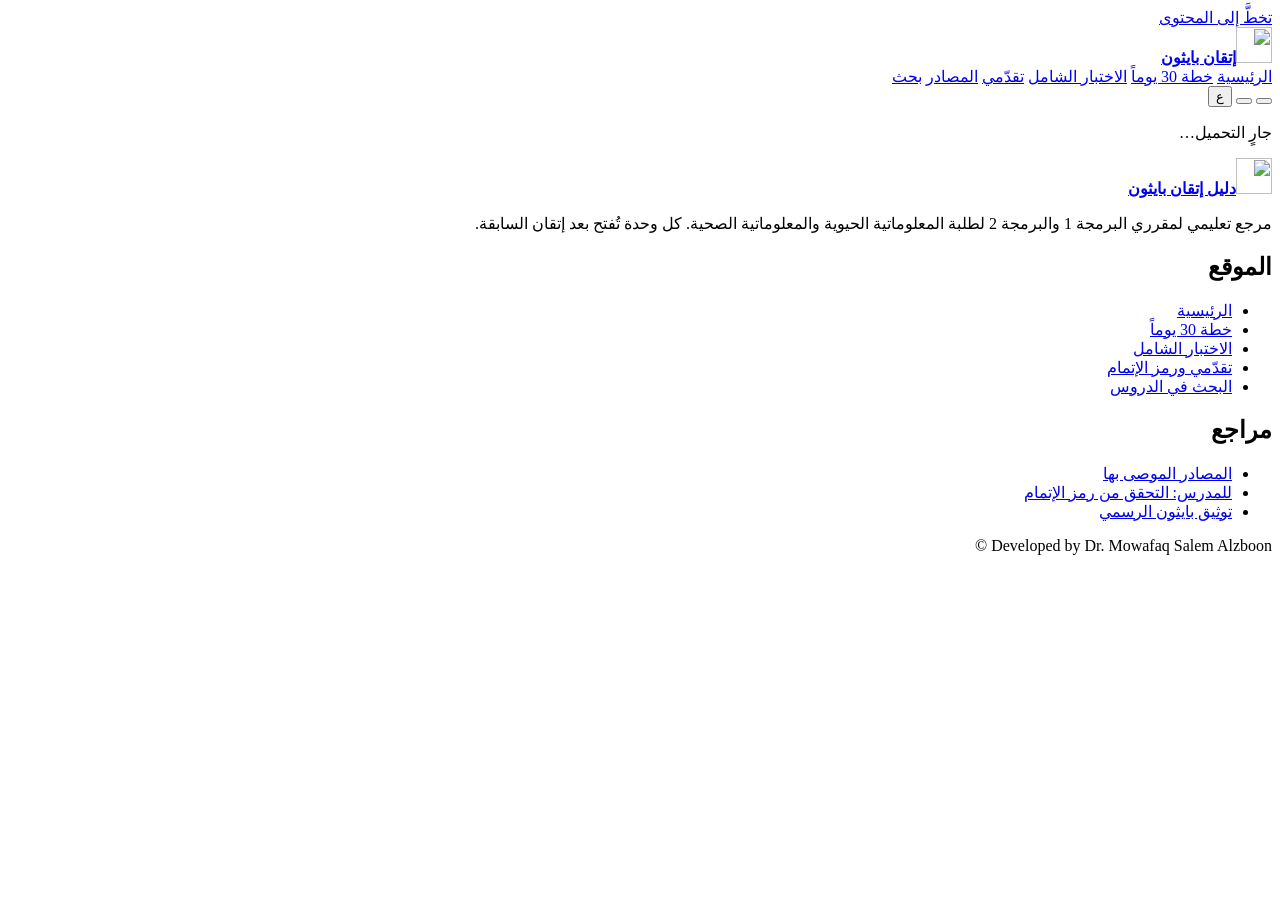
==== commit 13fd071e: "النسخة 2.0" ====
--- a/index.html
+++ b/index.html
@@ -1,560 +1,141 @@
 <!DOCTYPE html>
-<html lang="ar" dir="rtl">
+<html lang="ar" dir="rtl" data-theme="light" data-font="m">
 <head>
 <meta charset="utf-8">
 <meta name="viewport" content="width=device-width, initial-scale=1">
-<title>دليل إتقان بايثون – Python Mastery</title>
-<style>
-:root{
-  --navy:#1F3864; --blue:#2E75B6; --red:#C00000; --ink:#1d2433; --muted:#5b6475;
-  --bg:#f5f6f8; --card:#fff; --line:#e3e6eb; --ok:#1e7b3a; --okbg:#e3f4e8;
-  --warn:#8a5a00; --warnbg:#fff4d6; --bad:#a3121b; --badbg:#fde4e6; --lock:#8a919c; --lockbg:#eceef1;
-  --code:#0f1729; --codebg:#f2f4f8;
+<title>دليل إتقان بايثون – تعلّم بايثون بالإتقان المتدرّج</title>
+<meta name="description" content="تعلّم لغة بايثون خطوة بخطوة: 13 وحدة و409 دروس بأسلوب النقاط الـ12، كود تشغّله في المتصفح، بطاقات تذكّر، وبوابات إتقان. أمثلة من المعلوماتية الحيوية والصحية.">
+<meta name="author" content="Dr. Mowafaq Salem Alzboon">
+<meta name="theme-color" content="#0F2438">
+<link rel="canonical" href="https://mowafaqalzboon.github.io/python-mastery/">
+
+<!-- المشاركة على وسائل التواصل (Open Graph + Twitter) -->
+<meta property="og:type" content="website">
+<meta property="og:locale" content="ar_AR">
+<meta property="og:title" content="دليل إتقان بايثون – Python Mastery Guide">
+<meta property="og:description" content="13 وحدة و409 دروس بكود قابل للتشغيل، وبطاقات تذكّر، واختبارات إتقان متدرّجة. أمثلة من المعلوماتية الحيوية والصحية.">
+<meta property="og:url" content="https://mowafaqalzboon.github.io/python-mastery/">
+<meta property="og:image" content="https://mowafaqalzboon.github.io/python-mastery/assets/img/og-image.png">
+<meta name="twitter:card" content="summary_large_image">
+
+<!-- الأيقونات -->
+<link rel="icon" href="assets/img/logo.svg" type="image/svg+xml">
+<link rel="icon" href="assets/img/icon-192.png" sizes="192x192" type="image/png">
+<link rel="apple-touch-icon" href="assets/img/icon-192.png">
+<link rel="manifest" href="manifest.webmanifest">
+
+<!-- الخطوط: Cairo للعناوين، Tajawal للنص، Fira Code للكود (display=swap لعدم حجب العرض) -->
+<link rel="preconnect" href="https://fonts.googleapis.com">
+<link rel="preconnect" href="https://fonts.gstatic.com" crossorigin>
+<!-- تحميل الخطوط دون حجب عرض الصفحة: يظهر النص فوراً بخط النظام ثم يتبدل -->
+<link rel="preload" as="style" href="https://fonts.googleapis.com/css2?family=Cairo:wght@700;800&family=Fira+Code:wght@400;600&family=Tajawal:wght@400;500;700&display=swap" onload="this.onload=null;this.rel='stylesheet'">
+<noscript><link rel="stylesheet" href="https://fonts.googleapis.com/css2?family=Cairo:wght@700;800&family=Fira+Code:wght@400;600&family=Tajawal:wght@400;500;700&display=swap"></noscript>
+
+<link rel="preload" href="assets/data/core.json" as="fetch" crossorigin>
+<link rel="stylesheet" href="assets/css/tokens.css">
+<link rel="stylesheet" href="assets/css/app.css">
+<link rel="stylesheet" href="assets/css/learn.css">
+
+<!-- تطبيق تفضيلات العرض قبل الرسم لتجنب وميض الوضع الفاتح -->
+<script>
+  (function () {
+    var d = document.documentElement, p = {};
+    try { p = JSON.parse(localStorage.getItem("pm_prefs")) || {}; } catch (e) {}
+    var dark = p.theme ? p.theme === "dark" : window.matchMedia("(prefers-color-scheme: dark)").matches;
+    d.setAttribute("data-theme", dark ? "dark" : "light");
+    if (p.contrast === "high") d.setAttribute("data-contrast", "high");
+    d.setAttribute("data-font", p.font || "m");
+  })();
+</script>
+<!-- بيانات منظمة لمحركات البحث (نوع: مقرر تعليمي) -->
+<script type="application/ld+json">
+{
+  "@context": "https://schema.org",
+  "@type": "Course",
+  "name": "دليل إتقان بايثون – Python Mastery Guide",
+  "description": "مقرر بايثون متدرّج بثلاث عشرة وحدة وبوابات إتقان، بأمثلة من المعلوماتية الحيوية والصحية.",
+  "inLanguage": "ar",
+  "url": "https://mowafaqalzboon.github.io/python-mastery/",
+  "isAccessibleForFree": true,
+  "educationalLevel": "University",
+  "provider": { "@type": "CollegeOrUniversity", "name": "Amman Arab University" },
+  "author": { "@type": "Person", "name": "Dr. Mowafaq Salem Alzboon",
+              "sameAs": ["https://github.com/MowafaqAlzboon", "https://www.linkedin.com/in/mowafaq-salem-alzboon-87a21338/", "https://scholar.google.com/citations?user=GtyQFkYAAAAJ"] },
+  "hasCourseInstance": { "@type": "CourseInstance", "courseMode": "online", "courseWorkload": "PT60H" }
 }
-*{box-sizing:border-box}
-body{margin:0;font-family:"Segoe UI",Tahoma,"Noto Sans Arabic","Noto Naskh Arabic",Arial,sans-serif;
-  background:var(--bg);color:var(--ink);line-height:1.65;font-size:16px}
-a{color:var(--blue)}
-header.top{background:var(--navy);color:#fff;position:sticky;top:0;z-index:5}
-.top .wrap{display:flex;align-items:center;gap:16px;flex-wrap:wrap;padding:10px 16px}
-.brand{font-weight:700;font-size:18px;text-decoration:none;color:#fff;white-space:nowrap}
-.brand small{opacity:.75;font-weight:400;margin-inline-start:6px}
-nav.main{display:flex;gap:4px;flex-wrap:wrap;margin-inline-start:auto}
-nav.main a{color:#dfe7f5;text-decoration:none;padding:6px 10px;border-radius:8px;font-size:15px}
-nav.main a.on,nav.main a:hover{background:rgba(255,255,255,.14);color:#fff}
-.wrap{max-width:1040px;margin:0 auto;padding:16px}
-h1{font-size:26px;margin:8px 0 4px} h2{font-size:21px;margin:22px 0 10px} h3{font-size:17px;margin:0 0 6px}
-.sub{color:var(--muted);margin:0 0 14px}
-.card{background:var(--card);border:1px solid var(--line);border-radius:12px;padding:16px;margin:12px 0}
-.grid{display:grid;grid-template-columns:repeat(auto-fill,minmax(240px,1fr));gap:12px}
-.unit{display:block;text-decoration:none;color:inherit;background:var(--card);border:1px solid var(--line);
-  border-radius:12px;padding:14px;position:relative;transition:border-color .15s}
-.unit:hover{border-color:var(--blue)}
-.unit .num{font-size:13px;color:var(--muted)}
-.unit .name{font-weight:700;font-size:17px;margin:2px 0}
-.unit .en{font-size:13px;color:var(--muted);direction:ltr;text-align:right}
-.unit .meta{font-size:13px;color:var(--muted);margin-top:8px;display:flex;gap:10px;flex-wrap:wrap}
-.unit.locked{background:var(--lockbg);color:var(--lock)}
-.unit.locked .name{color:var(--lock)}
-.pill{display:inline-block;font-size:12.5px;font-weight:600;padding:2px 9px;border-radius:999px;white-space:nowrap}
-.p-ok{background:var(--okbg);color:var(--ok)} .p-warn{background:var(--warnbg);color:var(--warn)}
-.p-bad{background:var(--badbg);color:var(--bad)} .p-lock{background:#dfe2e7;color:#5e6672}
-.p-c{background:#e6eefa;color:var(--navy)} .p-t{background:#f0ecf9;color:#5a3b9a}
-.unit .pill{position:absolute;top:12px;left:12px}
-.bar{height:10px;background:#e3e6eb;border-radius:999px;overflow:hidden}
-.bar>i{display:block;height:100%;background:linear-gradient(90deg,var(--blue),var(--ok));border-radius:999px}
-.stats{display:grid;grid-template-columns:repeat(auto-fit,minmax(150px,1fr));gap:10px}
-.stat{background:var(--card);border:1px solid var(--line);border-radius:12px;padding:12px}
-.stat b{display:block;font-size:24px;color:var(--navy)} .stat span{font-size:13px;color:var(--muted)}
-.btn{display:inline-block;border:1px solid var(--blue);background:var(--blue);color:#fff;border-radius:9px;
-  padding:9px 16px;font:inherit;font-weight:600;cursor:pointer;text-decoration:none}
-.btn:hover{filter:brightness(1.07)} .btn[disabled]{opacity:.45;cursor:not-allowed}
-.btn.ghost{background:#fff;color:var(--blue)} .btn.red{background:var(--red);border-color:var(--red)}
-.btn.sm{padding:5px 11px;font-size:14px}
-.row{display:flex;gap:8px;flex-wrap:wrap;align-items:center}
-.tabs{display:flex;gap:4px;border-bottom:2px solid var(--line);margin:14px 0;overflow-x:auto}
-.tabs a{padding:9px 14px;text-decoration:none;color:var(--muted);font-weight:600;border-bottom:3px solid transparent;
-  margin-bottom:-2px;white-space:nowrap}
-.tabs a.on{color:var(--navy);border-color:var(--navy)}
-.banner{border-radius:10px;padding:10px 14px;margin:10px 0;font-weight:600}
-.banner.red{background:var(--red);color:#fff} .banner.ok{background:var(--okbg);color:var(--ok)}
-.banner.warn{background:var(--warnbg);color:var(--warn)} .banner.lock{background:var(--lockbg);color:#4b525c}
-.filters{display:flex;gap:8px;flex-wrap:wrap;margin:8px 0}
-input[type=text],input[type=search],select,textarea{font:inherit;padding:8px 10px;border:1px solid #cdd2da;border-radius:8px;background:#fff}
-input[type=search]{flex:1;min-width:180px}
-.item{background:var(--card);border:1px solid var(--line);border-radius:12px;padding:14px;margin:10px 0}
-.item .head{display:flex;gap:8px;align-items:baseline;flex-wrap:wrap;margin-bottom:6px}
-.item .title{font-weight:700;font-size:17px;direction:ltr;unicode-bidi:plaintext}
-.item .ten{color:var(--muted);font-size:14px;direction:ltr}
-.fld{display:grid;grid-template-columns:140px 1fr;gap:8px;padding:6px 0;border-top:1px dashed var(--line)}
-.fld .k{color:var(--muted);font-size:14px}
-.fld .v{white-space:pre-wrap;direction:rtl;unicode-bidi:isolate}
-pre,code,.mono{font-family:Consolas,"Cascadia Code","Courier New",monospace;direction:ltr;text-align:left}
-pre{background:var(--codebg);color:var(--code);padding:9px 11px;border-radius:8px;margin:0;overflow-x:auto;
-  white-space:pre;font-size:14.5px;line-height:1.5}
-code{background:var(--codebg);padding:1px 6px;border-radius:5px;font-size:.93em}
-.q{background:var(--card);border:1px solid var(--line);border-radius:12px;padding:14px;margin:10px 0}
-.q .qh{display:flex;gap:8px;align-items:center;flex-wrap:wrap;color:var(--muted);font-size:13px;margin-bottom:6px}
-.q .qt{font-weight:600;margin-bottom:8px;direction:rtl;unicode-bidi:isolate}
-.opts{display:grid;gap:6px}
-.opt{display:flex;gap:10px;align-items:flex-start;text-align:start;border:1.5px solid #d3d8e0;border-radius:9px;
-  padding:9px 12px;background:#fff;font:inherit;cursor:pointer;width:100%}
-.opt:hover{border-color:var(--blue)}
-.opt.sel{border-color:var(--navy);background:#eaf0fa}
-.opt .l{font-weight:700;color:var(--navy);min-width:20px}
-.opt .ot{unicode-bidi:plaintext;white-space:pre-wrap}
-.res-ok{border-color:#9bd3ad;background:#f4fbf6} .res-bad{border-color:#f1a9b0;background:#fff6f7}
-.sticky-submit{position:sticky;bottom:0;background:rgba(245,246,248,.96);padding:10px 0;border-top:1px solid var(--line);
-  display:flex;gap:10px;align-items:center;flex-wrap:wrap}
-.flash{max-width:620px;margin:10px auto;text-align:center}
-.flash .face{min-height:180px;display:flex;flex-direction:column;justify-content:center;align-items:center;
-  background:var(--card);border:1px solid var(--line);border-radius:16px;padding:22px;font-size:19px;font-weight:600}
-.flash .back{white-space:pre-wrap;font-weight:400;font-size:16px;text-align:start;direction:rtl;
-  margin-top:14px;padding-top:14px;border-top:1px dashed var(--line);width:100%}
-table.t{width:100%;border-collapse:collapse;background:#fff;border-radius:12px;overflow:hidden}
-table.t th{background:var(--blue);color:#fff;font-weight:600;padding:8px;text-align:start}
-table.t td{padding:8px;border-top:1px solid var(--line);vertical-align:top}
-table.t tr:nth-child(even) td{background:#fafbfc}
-.lockbox{text-align:center;padding:40px 16px;color:#4b525c}
-.lockbox .ic{font-size:46px}
-.codebox{font-family:Consolas,monospace;direction:ltr;word-break:break-all;background:var(--codebg);padding:12px;
-  border-radius:8px;border:1px dashed #b9c1cd;font-size:14px}
-details summary{cursor:pointer;font-weight:600;color:var(--blue)}
-footer{color:var(--muted);font-size:13px;text-align:center;padding:24px 16px 40px}
-.muted{color:var(--muted)} .small{font-size:13.5px}
-@media (max-width:640px){
-  .fld{grid-template-columns:1fr;gap:2px} h1{font-size:22px} .wrap{padding:12px}
-  nav.main{margin-inline-start:0;width:100%} .brand small{display:none}
-  header.top{position:static} nav.main a{padding:5px 8px;font-size:14px}
-}
-</style>
+</script>
 </head>
 <body>
-<header class="top"><div class="wrap">
-  <a class="brand" href="#/">🐍 دليل إتقان بايثون <small>Python Mastery</small></a>
-  <nav class="main" id="nav">
-    <a href="#/" data-n="home">الرئيسية</a>
-    <a href="#/plan" data-n="plan">خطة 30 يوماً</a>
-    <a href="#/final" data-n="final">الاختبار الشامل</a>
-    <a href="#/me" data-n="me">تقدّمي</a>
-    <a href="#/resources" data-n="resources">المصادر</a>
-  </nav>
-</div></header>
-<main class="wrap" id="app"></main>
-<footer>جامعة عمّان العربية – كلية العلوم الطبية التطبيقية · البرمجة 1 والبرمجة 2 · <a href="#/verify">للمدرس: التحقق من رمز الإتمام</a></footer>
+<a class="skip-link" href="#main">تخطَّ إلى المحتوى</a>
 
-<script>
-"use strict";
-/* ============================================================
-   البيانات (مولدة من python_mastery_workbook.py عبر build_site.py)
-   ============================================================ */
-const D = {"threshold":0.8,"units":[{"key":"01","sheet":"01_الكلمات_المحجوزة","title":"الكلمات المحجوزة","en":"Keywords","course":"البرمجة 1","rows":[{"t":"False","en":null,"f":[["النوع","قيمة منطقية ثابتة",false],["معناها بالعربي","القيمة المنطقية «خطأ»",false],["مثال صحيح","is_gc_rich = False",true],["مثال خاطئ","False = 0",true]],"c":"P1","tr":"عام"},{"t":"None","en":null,"f":[["النوع","قيمة خاصة ثابتة",false],["معناها بالعربي","«لا شيء» – غياب القيمة",false],["مثال صحيح","diagnosis = None",true],["مثال خاطئ","None = \"empty\"",true]],"c":"P1","tr":"صحية"},{"t":"True","en":null,"f":[["النوع","قيمة منطقية ثابتة",false],["معناها بالعربي","القيمة المنطقية «صح»",false],["مثال صحيح","is_valid_seq = True",true],["مثال خاطئ","True = 1",true]],"c":"P1","tr":"عام"},{"t":"and","en":null,"f":[["النوع","عامل منطقي",false],["معناها بالعربي","«و» – صح إذا تحقق الشرطان معاً",false],["مثال صحيح","if bmi >= 18.5 and bmi < 25:",true],["مثال خاطئ","and = 5",true]],"c":"P1","tr":"صحية"},{"t":"as","en":null,"f":[["النوع","استيراد / سياق",false],["معناها بالعربي","«باسم» – إعطاء اسم مستعار",false],["مثال صحيح","import pandas as pd",true],["مثال خاطئ","as = \"alias\"",true]],"c":"P1","tr":"عام"},{"t":"assert","en":null,"f":[["النوع","تصحيح الأخطاء",false],["معناها بالعربي","«تأكَّد» – يرفع AssertionError إذا كان الشرط خطأ",false],["مثال صحيح","assert len(seq) > 0, \"تسلسل فارغ\"",true],["مثال خاطئ","assert = True",true]],"c":"P1","tr":"مشترك"},{"t":"async","en":null,"f":[["النوع","برمجة غير متزامنة",false],["معناها بالعربي","تعريف دالة غير متزامنة (coroutine)",false],["مثال صحيح","async def fetch_record(pid):",true],["مثال خاطئ","async = 1",true]],"c":"P2","tr":"عام"},{"t":"await","en":null,"f":[["النوع","برمجة غير متزامنة",false],["معناها بالعربي","«انتظر» نتيجة دالة غير متزامنة",false],["مثال صحيح","record = await fetch_record(7)",true],["مثال خاطئ","await = 2",true]],"c":"P2","tr":"عام"},{"t":"break","en":null,"f":[["النوع","تحكم بالحلقات",false],["معناها بالعربي","«اكسر» – إنهاء الحلقة فوراً",false],["مثال صحيح","for b in seq:\n    if b == \"N\":\n        break",true],["مثال خاطئ","break = 0",true]],"c":"P1","tr":"حيوية"},{"t":"class","en":null,"f":[["النوع","برمجة كائنية",false],["معناها بالعربي","تعريف صنف (قالب لإنشاء كائنات)",false],["مثال صحيح","class Patient:",true],["مثال خاطئ","class = \"Patient\"",true]],"c":"P2","tr":"صحية"},{"t":"continue","en":null,"f":[["النوع","تحكم بالحلقات",false],["معناها بالعربي","«تابِع» – تخطَّ إلى الدورة التالية",false],["مثال صحيح","for b in seq:\n    if b == \"N\":\n        continue",true],["مثال خاطئ","continue = True",true]],"c":"P1","tr":"حيوية"},{"t":"def","en":null,"f":[["النوع","دوال",false],["معناها بالعربي","تعريف دالة جديدة",false],["مثال صحيح","def gc_content(seq):",true],["مثال خاطئ","def = 10",true]],"c":"P1","tr":"حيوية"},{"t":"del","en":null,"f":[["النوع","حذف",false],["معناها بالعربي","حذف متغير أو عنصر من قائمة/قاموس",false],["مثال صحيح","del patient[\"phone\"]",true],["مثال خاطئ","del = 1",true]],"c":"P1","tr":"صحية"},{"t":"elif","en":null,"f":[["النوع","تحكم شرطي",false],["معناها بالعربي","«وإلا إذا» – شرط إضافي",false],["مثال صحيح","elif bmi < 25:\n    print(\"طبيعي\")",true],["مثال خاطئ","elif = 3",true]],"c":"P1","tr":"صحية"},{"t":"else","en":null,"f":[["النوع","تحكم شرطي",false],["معناها بالعربي","«وإلا» – ينفذ إذا لم يتحقق أي شرط",false],["مثال صحيح","else:\n    print(\"سمنة\")",true],["مثال خاطئ","else = 0",true]],"c":"P1","tr":"عام"},{"t":"except","en":null,"f":[["النوع","معالجة الأخطاء",false],["معناها بالعربي","التقاط خطأ معين وتنفيذ بديل",false],["مثال صحيح","except ValueError:",true],["مثال خاطئ","except = 1",true]],"c":"P1","tr":"عام"},{"t":"finally","en":null,"f":[["النوع","معالجة الأخطاء",false],["معناها بالعربي","«أخيراً» – كتلة تنفذ دائماً",false],["مثال صحيح","finally:\n    f.close()",true],["مثال خاطئ","finally = 1",true]],"c":"P1","tr":"عام"},{"t":"for","en":null,"f":[["النوع","حلقات",false],["معناها بالعربي","«لكل» – التكرار على عناصر تسلسل",false],["مثال صحيح","for base in \"ATGC\":",true],["مثال خاطئ","for = 4",true]],"c":"P1","tr":"حيوية"},{"t":"from","en":null,"f":[["النوع","استيراد",false],["معناها بالعربي","«من» – استيراد جزء محدد من وحدة",false],["مثال صحيح","from Bio import SeqIO",true],["مثال خاطئ","from = \"Bio\"",true]],"c":"P1","tr":"حيوية"},{"t":"global","en":null,"f":[["النوع","نطاق المتغيرات",false],["معناها بالعربي","التصريح بأن المتغير عام (خارج الدالة)",false],["مثال صحيح","global patient_count",true],["مثال خاطئ","global = 0",true]],"c":"P1","tr":"صحية"},{"t":"if","en":null,"f":[["النوع","تحكم شرطي",false],["معناها بالعربي","«إذا» – تنفيذ كتلة عند تحقق شرط",false],["مثال صحيح","if age >= 18:",true],["مثال خاطئ","if = 1",true]],"c":"P1","tr":"صحية"},{"t":"import","en":null,"f":[["النوع","استيراد",false],["معناها بالعربي","استيراد وحدة/مكتبة",false],["مثال صحيح","import math",true],["مثال خاطئ","import = \"math\"",true]],"c":"P1","tr":"عام"},{"t":"in","en":null,"f":[["النوع","عامل عضوية",false],["معناها بالعربي","«في/ضمن» – فحص وجود عنصر",false],["مثال صحيح","if \"ATG\" in seq:",true],["مثال خاطئ","in = 3",true]],"c":"P1","tr":"حيوية"},{"t":"is","en":null,"f":[["النوع","عامل هوية",false],["معناها بالعربي","«هو نفسه» – هل يشير المتغيران لنفس الكائن",false],["مثال صحيح","if result is None:",true],["مثال خاطئ","is = 1",true]],"c":"P1","tr":"عام"},{"t":"lambda","en":null,"f":[["النوع","دوال",false],["معناها بالعربي","تعريف دالة مجهولة قصيرة في سطر واحد",false],["مثال صحيح","square = lambda x: x ** 2",true],["مثال خاطئ","lambda = 2",true]],"c":"P1","tr":"عام"},{"t":"nonlocal","en":null,"f":[["النوع","نطاق المتغيرات",false],["معناها بالعربي","التصريح بأن المتغير من الدالة الخارجية",false],["مثال صحيح","nonlocal total",true],["مثال خاطئ","nonlocal = 0",true]],"c":"P2","tr":"عام"},{"t":"not","en":null,"f":[["النوع","عامل منطقي",false],["معناها بالعربي","«ليس» – عكس القيمة المنطقية",false],["مثال صحيح","if not seq:",true],["مثال خاطئ","not = False",true]],"c":"P1","tr":"حيوية"},{"t":"or","en":null,"f":[["النوع","عامل منطقي",false],["معناها بالعربي","«أو» – صح إذا تحقق أحد الشرطين",false],["مثال صحيح","if b == \"G\" or b == \"C\":",true],["مثال خاطئ","or = 1",true]],"c":"P1","tr":"عام"},{"t":"pass","en":null,"f":[["النوع","عنصر نائب",false],["معناها بالعربي","«لا تفعل شيئاً» – يحجز مكان كتلة فارغة",false],["مثال صحيح","def todo():\n    pass",true],["مثال خاطئ","pass = 0",true]],"c":"P1","tr":"عام"},{"t":"raise","en":null,"f":[["النوع","معالجة الأخطاء",false],["معناها بالعربي","«ارفع» – إطلاق خطأ يدوياً",false],["مثال صحيح","raise ValueError(\"عمر غير صالح\")",true],["مثال خاطئ","raise = \"error\"",true]],"c":"P1","tr":"صحية"},{"t":"return","en":null,"f":[["النوع","دوال",false],["معناها بالعربي","«أرجِع» – إعادة قيمة من الدالة وإنهاؤها",false],["مثال صحيح","return gc * 100 / len(seq)",true],["مثال خاطئ","return = 5",true]],"c":"P1","tr":"حيوية"},{"t":"try","en":null,"f":[["النوع","معالجة الأخطاء",false],["معناها بالعربي","«جرِّب» – كتلة قد يحدث فيها خطأ",false],["مثال صحيح","try:\n    age = int(text)",true],["مثال خاطئ","try = 1",true]],"c":"P1","tr":"صحية"},{"t":"while","en":null,"f":[["النوع","حلقات",false],["معناها بالعربي","«طالما» – تكرار ما دام الشرط صحيحاً",false],["مثال صحيح","while attempts < 3:",true],["مثال خاطئ","while = True",true]],"c":"P1","tr":"صحية"},{"t":"with","en":null,"f":[["النوع","مدير سياق",false],["معناها بالعربي","فتح مورد وإغلاقه تلقائياً (مثل الملفات)",false],["مثال صحيح","with open(\"patients.csv\") as f:",true],["مثال خاطئ","with = \"file\"",true]],"c":"P1","tr":"صحية"},{"t":"yield","en":null,"f":[["النوع","مولدات",false],["معناها بالعربي","«أنتِج» – إرجاع قيمة مع تعليق الدالة (مولّد)",false],["مثال صحيح","yield seq[i:i + 3]",true],["مثال خاطئ","yield = 3",true]],"c":"P2","tr":"حيوية"}]},{"key":"02","sheet":"02_قواعد_التسمية","title":"قواعد التسمية","en":"Naming Rules & PEP 8","course":"البرمجة 1","rows":[{"t":"يبدأ الاسم بحرف أو شرطة سفلية _","en":"Leading character","f":[["إلزامية/اتفاقية","إلزامية",false],["الهدف منها","تمييز الأسماء عن الأرقام",false],["طريقة التطبيق","أول حرف: a-z أو A-Z أو _",false],["مثال صحيح","patient1 = 'Ali'",true],["مثال خاطئ","1patient = 'Ali'",true]],"c":"P1","tr":"صحية"},{"t":"يتكون الاسم من حروف وأرقام و _ فقط","en":"Allowed characters","f":[["إلزامية/اتفاقية","إلزامية",false],["الهدف منها","منع الالتباس مع العوامل",false],["طريقة التطبيق","لا تستخدم - أو . أو @ أو $",false],["مثال صحيح","gc_content = 52.1",true],["مثال خاطئ","gc-content = 52.1",true]],"c":"P1","tr":"حيوية"},{"t":"لا مسافات داخل الاسم","en":"No spaces","f":[["إلزامية/اتفاقية","إلزامية",false],["الهدف منها","المسافة تفصل بين العناصر في الكود",false],["طريقة التطبيق","استبدل المسافة بـ _",false],["مثال صحيح","patient_name = 'Sara'",true],["مثال خاطئ","patient name = 'Sara'",true]],"c":"P1","tr":"صحية"},{"t":"بايثون حساسة لحالة الأحرف","en":"Case sensitivity","f":[["إلزامية/اتفاقية","إلزامية",false],["الهدف منها","Age و age اسمان مختلفان",false],["طريقة التطبيق","التزم بنفس الكتابة في كل مكان",false],["مثال صحيح","age = 30\nprint(age)",true],["مثال خاطئ","age = 30\nprint(Age)  # NameError",true]],"c":"P1","tr":"صحية"},{"t":"لا تستخدم الكلمات المحجوزة","en":"Reserved keywords","f":[["إلزامية/اتفاقية","إلزامية",false],["الهدف منها","الكلمات المحجوزة لها معنى ثابت",false],["طريقة التطبيق","راجع الوحدة 01 (35 كلمة)",false],["مثال صحيح","class_name = 'A'",true],["مثال خاطئ","class = 'A'  # SyntaxError",true]],"c":"P1","tr":"عام"},{"t":"تجنب أسماء الدوال المدمجة","en":"Shadowing built-ins","f":[["إلزامية/اتفاقية","اتفاقية (مهمة جداً)",false],["الهدف منها","منع طمس الدالة الأصلية",false],["طريقة التطبيق","لا تسمِّ list أو str أو sum أو len",false],["مثال صحيح","sequences = ['ATG', 'CCA']",true],["مثال خاطئ","list = ['ATG']  # يطمس list()",true]],"c":"P1","tr":"حيوية"},{"t":"snake_case للمتغيرات والدوال","en":"snake_case","f":[["إلزامية/اتفاقية","اتفاقية (PEP 8)",false],["الهدف منها","توحيد أسلوب الكتابة وسهولة القراءة",false],["طريقة التطبيق","حروف صغيرة وكلمات مفصولة بـ _",false],["مثال صحيح","def calculate_bmi(w, h):",true],["مثال خاطئ","def CalculateBMI(w, h):",true]],"c":"P1","tr":"عام"},{"t":"PascalCase لأسماء الأصناف","en":"PascalCase","f":[["إلزامية/اتفاقية","اتفاقية (PEP 8)",false],["الهدف منها","تمييز الأصناف عن الدوال",false],["طريقة التطبيق","أول حرف من كل كلمة كبير بدون _",false],["مثال صحيح","class PatientRecord:",true],["مثال خاطئ","class patient_record:",true]],"c":"P1","tr":"صحية"},{"t":"UPPER_CASE للثوابت","en":"UPPER_CASE constants","f":[["إلزامية/اتفاقية","اتفاقية (PEP 8)",false],["الهدف منها","تمييز القيم التي لا تتغير",false],["طريقة التطبيق","حروف كبيرة مع _",false],["مثال صحيح","MAX_HEART_RATE = 220",true],["مثال خاطئ","maxheartrate = 220",true]],"c":"P1","tr":"صحية"},{"t":"أسماء وصفية ذات معنى","en":"Descriptive names","f":[["إلزامية/اتفاقية","اتفاقية",false],["الهدف منها","الكود يُقرأ أكثر مما يُكتب",false],["طريقة التطبيق","الاسم يصف المحتوى",false],["مثال صحيح","gc_percent = 48.5",true],["مثال خاطئ","x1 = 48.5",true]],"c":"P1","tr":"حيوية"},{"t":"أسماء المتغيرات المنطقية تبدأ بـ is_ / has_","en":"Boolean prefixes (is_/has_)","f":[["إلزامية/اتفاقية","اتفاقية",false],["الهدف منها","توضيح أن القيمة True/False",false],["طريقة التطبيق","is_ + صفة",false],["مثال صحيح","is_diabetic = True",true],["مثال خاطئ","diabetic = 'yes'",true]],"c":"P1","tr":"عام"},{"t":"بادئة _ واحدة = استخدام داخلي","en":"Internal use (_name)","f":[["إلزامية/اتفاقية","اتفاقية",false],["الهدف منها","إخبار المبرمجين ألا يستخدموه من الخارج",false],["طريقة التطبيق","_name داخل الصنف أو الوحدة",false],["مثال صحيح","self._cache = {}",true],["مثال خاطئ","record._cache  # استخدام من خارج الصنف",true]],"c":"P2","tr":"حيوية"},{"t":"بادئتان __ = تشويه الاسم (name mangling)","en":"Name mangling (__name)","f":[["إلزامية/اتفاقية","آلية في اللغة",false],["الهدف منها","حماية الخاصية من التعديل العرضي",false],["طريقة التطبيق","__name داخل الصنف",false],["مثال صحيح","self.__national_id = nid",true],["مثال خاطئ","p.__national_id  # AttributeError",true]],"c":"P2","tr":"عام"},{"t":"__dunder__ محجوزة للغة","en":"Dunder names (__x__)","f":[["إلزامية/اتفاقية","اتفاقية",false],["الهدف منها","أسماء خاصة تستخدمها بايثون",false],["طريقة التطبيق","لا تخترع أسماء بصيغة __x__",false],["مثال صحيح","def __init__(self):",true],["مثال خاطئ","def __mymethod__(self):",true]],"c":"P2","tr":"عام"},{"t":"_ لمتغير لا نحتاج قيمته","en":"Throwaway variable (_)","f":[["إلزامية/اتفاقية","اتفاقية",false],["الهدف منها","توضيح أن المتغير غير مستخدم",false],["طريقة التطبيق","for _ in ...",false],["مثال صحيح","for _ in range(3):\n    print(\"قياس\")",true],["مثال خاطئ","for i in range(3):\n    print(\"قياس\")  # i غير مستخدم",true]],"c":"P1","tr":"عام"},{"t":"تجنب الأحرف المربكة l و O و I منفردة","en":"Ambiguous names (l, O, I)","f":[["إلزامية/اتفاقية","اتفاقية (PEP 8)",false],["الهدف منها","تشبه الرقمين 1 و 0",false],["طريقة التطبيق","استخدم أسماء كاملة",false],["مثال صحيح","length = 1",true],["مثال خاطئ","l = 1",true]],"c":"P1","tr":"عام"},{"t":"أسماء الملفات والوحدات بحروف صغيرة","en":"Module / file names","f":[["إلزامية/اتفاقية","اتفاقية (PEP 8)",false],["الهدف منها","تسهيل الاستيراد وتوافق الأنظمة",false],["طريقة التطبيق","حروف صغيرة و _ بدون مسافات",false],["مثال صحيح","dna_tools.py",true],["مثال خاطئ","DNA Tools.py",true]],"c":"P1","tr":"حيوية"},{"t":"يفضل استخدام أسماء إنجليزية","en":"ASCII identifiers","f":[["إلزامية/اتفاقية","اتفاقية",false],["الهدف منها","بايثون تقبل Unicode لكن الإنجليزية أوضح للتعاون",false],["طريقة التطبيق","أسماء إنجليزية بسيطة",false],["مثال صحيح","patient_age = 30",true],["مثال خاطئ","عمر_المريض = 30  # يعمل لكن غير مستحسن",true]],"c":"P1","tr":"صحية"}]},{"key":"03","sheet":"03_أنواع_البيانات","title":"أنواع البيانات","en":"Data Types","course":"البرمجة 1","rows":[{"t":"int","en":null,"f":[["الهدف منه","تمثيل الأعداد الصحيحة (العمر، عدد القواعد)",false],["طريقة الكتابة","اكتب الرقم بدون فاصلة عشرية",true],["مثال","age = 45\nseq_length = 1500",true],["الدوال المرتبطة به","int(), abs(), pow(), divmod(), bin(), hex()",true]],"c":"P1","tr":"صحية"},{"t":"float","en":null,"f":[["الهدف منه","تمثيل الأعداد العشرية (الحرارة، BMI)",false],["طريقة الكتابة","رقم مع فاصلة عشرية أو أُس",true],["مثال","temperature = 37.2\nbmi = 2.45e1",true],["الدوال المرتبطة به","float(), round(), math.floor(), math.ceil()",true]],"c":"P1","tr":"صحية"},{"t":"complex","en":null,"f":[["الهدف منه","تمثيل الأعداد المركبة (معالجة الإشارات الحيوية)",false],["طريقة الكتابة","جزء حقيقي + جزء تخيلي j",true],["مثال","z = 3 + 4j\nprint(abs(z))  # 5.0",true],["الدوال المرتبطة به","complex(), abs(), z.real, z.imag",true]],"c":"P2","tr":"عام"},{"t":"str","en":null,"f":[["الهدف منه","تمثيل النصوص (تسلسل DNA، اسم المريض)",false],["طريقة الكتابة","بين علامتي تنصيص مفردة أو مزدوجة أو ثلاثية",true],["مثال","seq = \"ATGCGT\"\nname = 'Ali'",true],["الدوال المرتبطة به","len(), upper(), lower(), split(), replace(), count()",true]],"c":"P1","tr":"حيوية"},{"t":"bool","en":null,"f":[["الهدف منه","تمثيل الصح والخطأ (هل المريض مصاب؟)",false],["طريقة الكتابة","True أو False (حرف أول كبير)",true],["مثال","is_diabetic = False\nprint(5 > 3)  # True",true],["الدوال المرتبطة به","bool(), and, or, not, any(), all()",true]],"c":"P1","tr":"صحية"},{"t":"NoneType","en":null,"f":[["الهدف منه","تمثيل غياب القيمة (نتيجة تحليل لم تصدر)",false],["طريقة الكتابة","الكلمة None",true],["مثال","lab_result = None\nprint(lab_result is None)  # True",true],["الدوال المرتبطة به","is None, is not None",true]],"c":"P1","tr":"عام"},{"t":"list","en":null,"f":[["الهدف منه","تسلسل مرتب قابل للتعديل (قائمة قراءات ضغط الدم)",false],["طريقة الكتابة","عناصر بين [ ] مفصولة بفواصل",true],["مثال","readings = [120, 135, 118]\nreadings.append(140)",true],["الدوال المرتبطة به","append(), extend(), pop(), sort(), len(), sum()",true]],"c":"P1","tr":"مشترك"},{"t":"tuple","en":null,"f":[["الهدف منه","تسلسل مرتب غير قابل للتعديل (إحداثيات جين)",false],["طريقة الكتابة","عناصر بين ( ) مفصولة بفواصل",true],["مثال","gene_loc = (\"chr7\", 117480025)\nprint(gene_loc[0])",true],["الدوال المرتبطة به","tuple(), count(), index(), len()",true]],"c":"P1","tr":"حيوية"},{"t":"dict","en":null,"f":[["الهدف منه","تخزين أزواج مفتاح:قيمة (سجل مريض)",false],["طريقة الكتابة","{مفتاح: قيمة} بين أقواس معقوفة",true],["مثال","patient = {\"id\": \"P001\", \"age\": 52}\nprint(patient[\"age\"])",true],["الدوال المرتبطة به","get(), keys(), values(), items(), update(), pop()",true]],"c":"P1","tr":"صحية"},{"t":"set","en":null,"f":[["الهدف منه","مجموعة عناصر فريدة بلا ترتيب (القواعد المختلفة في تسلسل)",false],["طريقة الكتابة","عناصر بين { } أو set()",true],["مثال","bases = set(\"AATTGC\")\nprint(len(bases))  # 4",true],["الدوال المرتبطة به","add(), remove(), union(), intersection(), difference()",true]],"c":"P1","tr":"حيوية"},{"t":"frozenset","en":null,"f":[["الهدف منه","مجموعة فريدة غير قابلة للتعديل (القواعد المسموحة)",false],["طريقة الكتابة","frozenset(تسلسل)",true],["مثال","VALID = frozenset(\"ATGC\")\nprint(\"A\" in VALID)",true],["الدوال المرتبطة به","frozenset(), union(), issubset()",true]],"c":"P2","tr":"حيوية"},{"t":"range","en":null,"f":[["الهدف منه","تسلسل أعداد للحلقات (أرقام المواقع)",false],["طريقة الكتابة","range(بداية, نهاية, خطوة)",true],["مثال","for i in range(0, 9, 3):\n    print(i)  # 0 3 6",true],["الدوال المرتبطة به","range(), list(), len()",true]],"c":"P1","tr":"حيوية"},{"t":"bytes","en":null,"f":[["الهدف منه","تمثيل البيانات الثنائية (ملفات مضغوطة)",false],["طريقة الكتابة","b\"...\" أو encode()",true],["مثال","raw = b\"ATG\"\nprint(raw.decode())  # ATG",true],["الدوال المرتبطة به","bytes(), encode(), decode()",true]],"c":"P2","tr":"حيوية"}]},{"key":"04","sheet":"04_العوامل","title":"العوامل","en":"Operators","course":"البرمجة 1","rows":[{"t":"+","en":null,"f":[["النوع","حسابي",false],["الهدف منه","الجمع",false],["طريقة الكتابة","أ + ب",true],["مثال","70 + 5",true],["الناتج","75",true]],"c":"P1","tr":"عام"},{"t":"+ (نصوص)","en":null,"f":[["النوع","دمج تسلسلات",false],["الهدف منه","دمج نصين أو قائمتين",false],["طريقة الكتابة","نص1 + نص2",true],["مثال","\"ATG\" + \"CCA\"",true],["الناتج","'ATGCCA'",true]],"c":"P1","tr":"حيوية"},{"t":"-","en":null,"f":[["النوع","حسابي",false],["الهدف منه","الطرح",false],["طريقة الكتابة","أ - ب",true],["مثال","120 - 80",true],["الناتج","40",true]],"c":"P1","tr":"عام"},{"t":"*","en":null,"f":[["النوع","حسابي",false],["الهدف منه","الضرب",false],["طريقة الكتابة","أ * ب",true],["مثال","3 * 4",true],["الناتج","12",true]],"c":"P1","tr":"عام"},{"t":"* (نصوص)","en":null,"f":[["النوع","تكرار تسلسل",false],["الهدف منه","تكرار نص أو قائمة",false],["طريقة الكتابة","نص * عدد",true],["مثال","\"AT\" * 3",true],["الناتج","'ATATAT'",true]],"c":"P1","tr":"حيوية"},{"t":"/","en":null,"f":[["النوع","حسابي",false],["الهدف منه","القسمة (الناتج دائماً float)",false],["طريقة الكتابة","أ / ب",true],["مثال","7 / 2",true],["الناتج","3.5",true]],"c":"P1","tr":"عام"},{"t":"//","en":null,"f":[["النوع","حسابي",false],["الهدف منه","القسمة الصحيحة (تقريب للأسفل)",false],["طريقة الكتابة","أ // ب",true],["مثال","7 // 2",true],["الناتج","3",true]],"c":"P1","tr":"صحية"},{"t":"%","en":null,"f":[["النوع","حسابي",false],["الهدف منه","باقي القسمة",false],["طريقة الكتابة","أ % ب",true],["مثال","7 % 2",true],["الناتج","1",true]],"c":"P1","tr":"عام"},{"t":"**","en":null,"f":[["النوع","حسابي",false],["الهدف منه","الأُس (القوة)",false],["طريقة الكتابة","أ ** ب",true],["مثال","2 ** 3",true],["الناتج","8",true]],"c":"P1","tr":"عام"},{"t":"=","en":null,"f":[["النوع","تعيين",false],["الهدف منه","تخزين قيمة في متغير",false],["طريقة الكتابة","متغير = قيمة",true],["مثال","bmi = 24.5",true],["الناتج","لا ناتج (تُخزَّن القيمة)",true]],"c":"P1","tr":"صحية"},{"t":"+=","en":null,"f":[["النوع","تعيين مركب",false],["الهدف منه","إضافة ثم تخزين",false],["طريقة الكتابة","x += قيمة",true],["مثال","x = 5; x += 2; print(x)",true],["الناتج","7",true]],"c":"P1","tr":"عام"},{"t":"-=","en":null,"f":[["النوع","تعيين مركب",false],["الهدف منه","طرح ثم تخزين",false],["طريقة الكتابة","x -= قيمة",true],["مثال","x = 5; x -= 2; print(x)",true],["الناتج","3",true]],"c":"P1","tr":"عام"},{"t":"*=","en":null,"f":[["النوع","تعيين مركب",false],["الهدف منه","ضرب ثم تخزين",false],["طريقة الكتابة","x *= قيمة",true],["مثال","x = 3; x *= 4; print(x)",true],["الناتج","12",true]],"c":"P1","tr":"عام"},{"t":"/=","en":null,"f":[["النوع","تعيين مركب",false],["الهدف منه","قسمة ثم تخزين",false],["طريقة الكتابة","x /= قيمة",true],["مثال","x = 9; x /= 2; print(x)",true],["الناتج","4.5",true]],"c":"P1","tr":"عام"},{"t":"//=","en":null,"f":[["النوع","تعيين مركب",false],["الهدف منه","قسمة صحيحة ثم تخزين",false],["طريقة الكتابة","x //= قيمة",true],["مثال","x = 9; x //= 2; print(x)",true],["الناتج","4",true]],"c":"P1","tr":"صحية"},{"t":"%=","en":null,"f":[["النوع","تعيين مركب",false],["الهدف منه","باقي القسمة ثم تخزين",false],["طريقة الكتابة","x %= قيمة",true],["مثال","x = 9; x %= 4; print(x)",true],["الناتج","1",true]],"c":"P1","tr":"عام"},{"t":"**=","en":null,"f":[["النوع","تعيين مركب",false],["الهدف منه","رفع لأس ثم تخزين",false],["طريقة الكتابة","x **= قيمة",true],["مثال","x = 3; x **= 2; print(x)",true],["الناتج","9",true]],"c":"P1","tr":"عام"},{"t":"==","en":null,"f":[["النوع","مقارنة",false],["الهدف منه","التحقق من التساوي",false],["طريقة الكتابة","أ == ب",true],["مثال","5 == 5.0",true],["الناتج","True",true]],"c":"P1","tr":"عام"},{"t":"!=","en":null,"f":[["النوع","مقارنة",false],["الهدف منه","التحقق من عدم التساوي",false],["طريقة الكتابة","أ != ب",true],["مثال","\"A\" != \"T\"",true],["الناتج","True",true]],"c":"P1","tr":"عام"},{"t":">","en":null,"f":[["النوع","مقارنة",false],["الهدف منه","أكبر من",false],["طريقة الكتابة","أ > ب",true],["مثال","140 > 120",true],["الناتج","True",true]],"c":"P1","tr":"عام"},{"t":"<","en":null,"f":[["النوع","مقارنة",false],["الهدف منه","أصغر من",false],["طريقة الكتابة","أ < ب",true],["مثال","36.5 < 37",true],["الناتج","True",true]],"c":"P1","tr":"عام"},{"t":">=","en":null,"f":[["النوع","مقارنة",false],["الهدف منه","أكبر من أو يساوي",false],["طريقة الكتابة","أ >= ب",true],["مثال","18 >= 18",true],["الناتج","True",true]],"c":"P1","tr":"عام"},{"t":"<=","en":null,"f":[["النوع","مقارنة",false],["الهدف منه","أصغر من أو يساوي",false],["طريقة الكتابة","أ <= ب",true],["مثال","25 <= 24.9",true],["الناتج","False",true]],"c":"P1","tr":"عام"},{"t":"أ <= x < ب","en":null,"f":[["النوع","مقارنة متسلسلة",false],["الهدف منه","فحص وقوع قيمة ضمن مدى",false],["طريقة الكتابة","أ <= x < ب",true],["مثال","18.5 <= 22 < 25",true],["الناتج","True",true]],"c":"P1","tr":"حيوية"},{"t":"and","en":null,"f":[["النوع","منطقي",false],["الهدف منه","صح إذا تحقق الطرفان",false],["طريقة الكتابة","شرط1 and شرط2",true],["مثال","23 > 18.5 and 23 < 25",true],["الناتج","True",true]],"c":"P1","tr":"عام"},{"t":"or","en":null,"f":[["النوع","منطقي",false],["الهدف منه","صح إذا تحقق أحد الطرفين",false],["طريقة الكتابة","شرط1 or شرط2",true],["مثال","False or True",true],["الناتج","True",true]],"c":"P1","tr":"عام"},{"t":"not","en":null,"f":[["النوع","منطقي",false],["الهدف منه","نفي القيمة المنطقية",false],["طريقة الكتابة","not شرط",true],["مثال","not True",true],["الناتج","False",true]],"c":"P1","tr":"عام"},{"t":"in","en":null,"f":[["النوع","عضوية",false],["الهدف منه","التحقق من وجود عنصر",false],["طريقة الكتابة","عنصر in تسلسل",true],["مثال","\"ATG\" in \"CCATGA\"",true],["الناتج","True",true]],"c":"P1","tr":"حيوية"},{"t":"not in","en":null,"f":[["النوع","عضوية",false],["الهدف منه","التحقق من عدم وجود عنصر",false],["طريقة الكتابة","عنصر not in تسلسل",true],["مثال","\"U\" not in \"ATGC\"",true],["الناتج","True",true]],"c":"P1","tr":"حيوية"},{"t":"is","en":null,"f":[["النوع","هوية",false],["الهدف منه","هل يشير الطرفان لنفس الكائن",false],["طريقة الكتابة","أ is ب",true],["مثال","x = None; print(x is None)",true],["الناتج","True",true]],"c":"P1","tr":"عام"},{"t":"is not","en":null,"f":[["النوع","هوية",false],["الهدف منه","هل يشيران لكائنين مختلفين",false],["طريقة الكتابة","أ is not ب",true],["مثال","x = 5; print(x is not None)",true],["الناتج","True",true]],"c":"P1","tr":"عام"},{"t":"&","en":null,"f":[["النوع","ثنائي (bitwise)",false],["الهدف منه","AND على مستوى البت / تقاطع مجموعات",false],["طريقة الكتابة","أ & ب",true],["مثال","6 & 3",true],["الناتج","2",true]],"c":"P2","tr":"عام"},{"t":"|","en":null,"f":[["النوع","ثنائي (bitwise)",false],["الهدف منه","OR على مستوى البت / اتحاد مجموعات",false],["طريقة الكتابة","أ | ب",true],["مثال","6 | 3",true],["الناتج","7",true]],"c":"P2","tr":"عام"},{"t":"^","en":null,"f":[["النوع","ثنائي (bitwise)",false],["الهدف منه","XOR على مستوى البت",false],["طريقة الكتابة","أ ^ ب",true],["مثال","6 ^ 3",true],["الناتج","5",true]],"c":"P2","tr":"عام"},{"t":"~","en":null,"f":[["النوع","ثنائي (bitwise)",false],["الهدف منه","عكس البتات",false],["طريقة الكتابة","~أ",true],["مثال","~5",true],["الناتج","-6",true]],"c":"P2","tr":"عام"},{"t":"<<","en":null,"f":[["النوع","ثنائي (bitwise)",false],["الهدف منه","إزاحة البتات لليسار (ضرب في 2)",false],["طريقة الكتابة","أ << ن",true],["مثال","1 << 3",true],["الناتج","8",true]],"c":"P2","tr":"عام"},{"t":">>","en":null,"f":[["النوع","ثنائي (bitwise)",false],["الهدف منه","إزاحة البتات لليمين (قسمة على 2)",false],["طريقة الكتابة","أ >> ن",true],["مثال","16 >> 2",true],["الناتج","4",true]],"c":"P2","tr":"عام"},{"t":":=","en":null,"f":[["النوع","تعيين داخل تعبير (walrus)",false],["الهدف منه","تعيين قيمة واستخدامها في نفس التعبير",false],["طريقة الكتابة","(متغير := تعبير)",true],["مثال","if (n := len(\"ATGC\")) > 3: print(n)",true],["الناتج","4",true]],"c":"P2","tr":"حيوية"},{"t":"[ ]","en":null,"f":[["النوع","فهرسة",false],["الهدف منه","الوصول لعنصر بموقعه (يبدأ من 0)",false],["طريقة الكتابة","تسلسل[فهرس]",true],["مثال","\"ATGC\"[0]",true],["الناتج","'A'",true]],"c":"P1","tr":"حيوية"},{"t":"[ : ]","en":null,"f":[["النوع","تقطيع",false],["الهدف منه","استخراج جزء من تسلسل",false],["طريقة الكتابة","تسلسل[بداية:نهاية:خطوة]",true],["مثال","\"ATGCGT\"[1:4]",true],["الناتج","'TGC'",true]],"c":"P1","tr":"حيوية"}]},{"key":"05","sheet":"05_الدوال_المدمجة","title":"الدوال المدمجة","en":"Built-in Functions","course":"البرمجة 1","rows":[{"t":"print()","en":null,"f":[["الفئة","إخراج",false],["الهدف منها","طباعة قيمة أو أكثر على الشاشة",false],["طريقة الكتابة","print(قيمة1, قيمة2, sep=\" \", end=\"\\n\")",true],["مثال توضيحي","print(\"GC =\", 55.5)",true],["الناتج","GC = 55.5",true],["ملاحظات","تقبل عدة قيم مفصولة بفاصلة؛ sep للفاصل و end لنهاية السطر",false]],"c":"P1","tr":"حيوية"},{"t":"input()","en":null,"f":[["الفئة","إدخال",false],["الهدف منها","قراءة نص من المستخدم",false],["طريقة الكتابة","input(الرسالة)",true],["مثال توضيحي","age = input(\"العمر: \")",true],["الناتج","النص الذي يكتبه المستخدم",true],["ملاحظات","ترجع دائماً str، استخدم int() أو float() للتحويل",false]],"c":"P1","tr":"صحية"},{"t":"int()","en":null,"f":[["الفئة","تحويل",false],["الهدف منها","تحويل قيمة إلى عدد صحيح",false],["طريقة الكتابة","int(القيمة)",true],["مثال توضيحي","int(\"120\")",true],["الناتج","120",true],["ملاحظات","ترفع ValueError إذا كان النص غير رقمي؛ int(3.9) يعطي 3",false]],"c":"P1","tr":"صحية"},{"t":"float()","en":null,"f":[["الفئة","تحويل",false],["الهدف منها","تحويل قيمة إلى عدد عشري",false],["طريقة الكتابة","float(القيمة)",true],["مثال توضيحي","float(\"36.6\")",true],["الناتج","36.6",true],["ملاحظات","مفيدة لقراءة القياسات الحيوية من ملفات CSV",false]],"c":"P1","tr":"عام"},{"t":"str()","en":null,"f":[["الفئة","تحويل",false],["الهدف منها","تحويل قيمة إلى نص",false],["طريقة الكتابة","str(القيمة)",true],["مثال توضيحي","str(98.6)",true],["الناتج","'98.6'",true],["ملاحظات","ضرورية قبل دمج رقم مع نص باستخدام +",false]],"c":"P1","tr":"عام"},{"t":"bool()","en":null,"f":[["الفئة","تحويل",false],["الهدف منها","تحويل قيمة إلى True أو False",false],["طريقة الكتابة","bool(القيمة)",true],["مثال توضيحي","bool(\"\")",true],["الناتج","False",true],["ملاحظات","القيم الفارغة (0، ''، []، {}، None) تعطي False",false]],"c":"P1","tr":"عام"},{"t":"complex()","en":null,"f":[["الفئة","تحويل",false],["الهدف منها","إنشاء عدد مركب",false],["طريقة الكتابة","complex(حقيقي, تخيلي)",true],["مثال توضيحي","complex(2, 3)",true],["الناتج","(2+3j)",true],["ملاحظات","نادرة الاستخدام في البرمجة 1",false]],"c":"P2","tr":"عام"},{"t":"list()","en":null,"f":[["الفئة","إنشاء هيكل",false],["الهدف منها","تحويل تسلسل إلى قائمة",false],["طريقة الكتابة","list(التسلسل)",true],["مثال توضيحي","list(\"ATG\")",true],["الناتج","['A', 'T', 'G']",true],["ملاحظات","list() بدون وسيط تعطي قائمة فارغة",false]],"c":"P1","tr":"حيوية"},{"t":"tuple()","en":null,"f":[["الفئة","إنشاء هيكل",false],["الهدف منها","تحويل تسلسل إلى tuple",false],["طريقة الكتابة","tuple(التسلسل)",true],["مثال توضيحي","tuple([1, 2])",true],["الناتج","(1, 2)",true],["ملاحظات","tuple غير قابلة للتعديل",false]],"c":"P1","tr":"حيوية"},{"t":"dict()","en":null,"f":[["الفئة","إنشاء هيكل",false],["الهدف منها","إنشاء قاموس",false],["طريقة الكتابة","dict(مفتاح=قيمة, ...)",true],["مثال توضيحي","dict(name=\"Ali\", age=30)",true],["الناتج","{'name': 'Ali', 'age': 30}",true],["ملاحظات","تقبل أيضاً قائمة أزواج: dict([('a', 1)])",false]],"c":"P1","tr":"صحية"},{"t":"set()","en":null,"f":[["الفئة","إنشاء هيكل",false],["الهدف منها","إنشاء مجموعة عناصر فريدة",false],["طريقة الكتابة","set(التسلسل)",true],["مثال توضيحي","set([3, 1, 3, 2])",true],["الناتج","{1, 2, 3}",true],["ملاحظات","تحذف التكرار تلقائياً؛ {} وحدها قاموس وليست مجموعة",false]],"c":"P1","tr":"حيوية"},{"t":"frozenset()","en":null,"f":[["الفئة","إنشاء هيكل",false],["الهدف منها","إنشاء مجموعة غير قابلة للتعديل",false],["طريقة الكتابة","frozenset(التسلسل)",true],["مثال توضيحي","frozenset([1, 2, 2])",true],["الناتج","frozenset({1, 2})",true],["ملاحظات","يمكن استخدامها مفتاحاً في قاموس",false]],"c":"P2","tr":"حيوية"},{"t":"len()","en":null,"f":[["الفئة","تسلسل",false],["الهدف منها","إرجاع عدد العناصر (الطول)",false],["طريقة الكتابة","len(التسلسل)",true],["مثال توضيحي","len(\"ATGC\")",true],["الناتج","4",true],["ملاحظات","تعمل على str, list, tuple, dict, set",false]],"c":"P1","tr":"حيوية"},{"t":"type()","en":null,"f":[["الفئة","فحص",false],["الهدف منها","معرفة نوع القيمة",false],["طريقة الكتابة","type(القيمة)",true],["مثال توضيحي","type(3.5)",true],["الناتج","<class 'float'>",true],["ملاحظات","مفيدة في التصحيح",false]],"c":"P1","tr":"صحية"},{"t":"isinstance()","en":null,"f":[["الفئة","فحص",false],["الهدف منها","التحقق من أن قيمة من نوع معين",false],["طريقة الكتابة","isinstance(القيمة, النوع)",true],["مثال توضيحي","isinstance(70, int)",true],["الناتج","True",true],["ملاحظات","أفضل من type() لأنها تراعي الوراثة",false]],"c":"P1","tr":"عام"},{"t":"range()","en":null,"f":[["الفئة","تسلسل",false],["الهدف منها","توليد سلسلة أعداد",false],["طريقة الكتابة","range(بداية, نهاية, خطوة)",true],["مثال توضيحي","list(range(0, 10, 3))",true],["الناتج","[0, 3, 6, 9]",true],["ملاحظات","النهاية غير مشمولة",false]],"c":"P1","tr":"حيوية"},{"t":"enumerate()","en":null,"f":[["الفئة","تكرار",false],["الهدف منها","إرجاع (الفهرس، العنصر) أثناء التكرار",false],["طريقة الكتابة","enumerate(التسلسل, start=0)",true],["مثال توضيحي","list(enumerate(\"AT\"))",true],["الناتج","[(0, 'A'), (1, 'T')]",true],["ملاحظات","تغني عن عداد يدوي في الحلقات",false]],"c":"P1","tr":"حيوية"},{"t":"zip()","en":null,"f":[["الفئة","تكرار",false],["الهدف منها","دمج عدة تسلسلات عنصراً بعنصر",false],["طريقة الكتابة","zip(تسلسل1, تسلسل2)",true],["مثال توضيحي","list(zip([\"Ali\", \"Sara\"], [70, 55]))",true],["الناتج","[('Ali', 70), ('Sara', 55)]",true],["ملاحظات","تتوقف عند أقصر تسلسل",false]],"c":"P1","tr":"حيوية"},{"t":"map()","en":null,"f":[["الفئة","برمجة وظيفية",false],["الهدف منها","تطبيق دالة على كل عنصر",false],["طريقة الكتابة","map(الدالة, التسلسل)",true],["مثال توضيحي","list(map(int, [\"1\", \"2\"]))",true],["الناتج","[1, 2]",true],["ملاحظات","ترجع كائن map؛ حوّله بـ list()",false]],"c":"P1","tr":"مشترك"},{"t":"filter()","en":null,"f":[["الفئة","برمجة وظيفية",false],["الهدف منها","الإبقاء على العناصر التي تحقق شرطاً",false],["طريقة الكتابة","filter(دالة_شرط, التسلسل)",true],["مثال توضيحي","list(filter(lambda b: b in \"GC\", \"AGCT\"))",true],["الناتج","['G', 'C']",true],["ملاحظات","تُستخدم غالباً مع lambda",false]],"c":"P1","tr":"حيوية"},{"t":"sorted()","en":null,"f":[["الفئة","ترتيب",false],["الهدف منها","إرجاع قائمة جديدة مرتبة",false],["طريقة الكتابة","sorted(التسلسل, key=None, reverse=False)",true],["مثال توضيحي","sorted([120, 95, 140])",true],["الناتج","[95, 120, 140]",true],["ملاحظات","لا تغير الأصل بعكس list.sort()",false]],"c":"P1","tr":"حيوية"},{"t":"reversed()","en":null,"f":[["الفئة","ترتيب",false],["الهدف منها","عكس ترتيب تسلسل",false],["طريقة الكتابة","reversed(التسلسل)",true],["مثال توضيحي","\"\".join(reversed(\"ATGC\"))",true],["الناتج","'CGTA'",true],["ملاحظات","ترجع مُكرِّراً؛ استخدم join أو list",false]],"c":"P1","tr":"حيوية"},{"t":"sum()","en":null,"f":[["الفئة","رياضيات",false],["الهدف منها","جمع عناصر تسلسل رقمي",false],["طريقة الكتابة","sum(التسلسل, start=0)",true],["مثال توضيحي","sum([70, 80, 90])",true],["الناتج","240",true],["ملاحظات","لا تعمل على النصوص",false]],"c":"P1","tr":"حيوية"},{"t":"min()","en":null,"f":[["الفئة","رياضيات",false],["الهدف منها","إرجاع أصغر قيمة",false],["طريقة الكتابة","min(التسلسل)",true],["مثال توضيحي","min([36.6, 37.2, 38.1])",true],["الناتج","36.6",true],["ملاحظات","تقبل key= مثل min(patients, key=...)",false]],"c":"P1","tr":"مشترك"},{"t":"max()","en":null,"f":[["الفئة","رياضيات",false],["الهدف منها","إرجاع أكبر قيمة",false],["طريقة الكتابة","max(التسلسل)",true],["مثال توضيحي","max(\"ATGC\")",true],["الناتج","'T'",true],["ملاحظات","مع النصوص تقارن حسب الترتيب الأبجدي",false]],"c":"P1","tr":"حيوية"},{"t":"abs()","en":null,"f":[["الفئة","رياضيات",false],["الهدف منها","القيمة المطلقة",false],["طريقة الكتابة","abs(العدد)",true],["مثال توضيحي","abs(-5.5)",true],["الناتج","5.5",true],["ملاحظات","مفيدة لحساب الفرق بين قياسين",false]],"c":"P1","tr":"عام"},{"t":"round()","en":null,"f":[["الفئة","رياضيات",false],["الهدف منها","تقريب عدد لعدد خانات محدد",false],["طريقة الكتابة","round(العدد, الخانات)",true],["مثال توضيحي","round(24.6789, 2)",true],["الناتج","24.68",true],["ملاحظات","round(2.5) يعطي 2 (تقريب المصرفيين)",false]],"c":"P1","tr":"عام"},{"t":"pow()","en":null,"f":[["الفئة","رياضيات",false],["الهدف منها","رفع عدد لأس",false],["طريقة الكتابة","pow(الأساس, الأس)",true],["مثال توضيحي","pow(2, 10)",true],["الناتج","1024",true],["ملاحظات","تكافئ 2 ** 10",false]],"c":"P1","tr":"عام"},{"t":"divmod()","en":null,"f":[["الفئة","رياضيات",false],["الهدف منها","إرجاع ناتج القسمة الصحيحة والباقي معاً",false],["طريقة الكتابة","divmod(أ, ب)",true],["مثال توضيحي","divmod(17, 5)",true],["الناتج","(3, 2)",true],["ملاحظات","تكافئ (17 // 5, 17 % 5)",false]],"c":"P1","tr":"صحية"},{"t":"any()","en":null,"f":[["الفئة","منطق",false],["الهدف منها","True إذا كان عنصر واحد على الأقل صحيحاً",false],["طريقة الكتابة","any(التسلسل)",true],["مثال توضيحي","any([False, True, False])",true],["الناتج","True",true],["ملاحظات","مثال: هل يوجد مريض حرارته > 38؟",false]],"c":"P1","tr":"مشترك"},{"t":"all()","en":null,"f":[["الفئة","منطق",false],["الهدف منها","True إذا كانت كل العناصر صحيحة",false],["طريقة الكتابة","all(التسلسل)",true],["مثال توضيحي","all(b in \"ATGC\" for b in \"GATTACA\")",true],["الناتج","True",true],["ملاحظات","مثال: هل كل قواعد التسلسل صالحة؟",false]],"c":"P1","tr":"حيوية"},{"t":"chr()","en":null,"f":[["الفئة","نصوص",false],["الهدف منها","تحويل رقم Unicode إلى حرف",false],["طريقة الكتابة","chr(الرقم)",true],["مثال توضيحي","chr(65)",true],["الناتج","'A'",true],["ملاحظات","عكس ord()",false]],"c":"P1","tr":"حيوية"},{"t":"ord()","en":null,"f":[["الفئة","نصوص",false],["الهدف منها","تحويل حرف إلى رقم Unicode",false],["طريقة الكتابة","ord(الحرف)",true],["مثال توضيحي","ord(\"A\")",true],["الناتج","65",true],["ملاحظات","تقبل حرفاً واحداً فقط",false]],"c":"P1","tr":"عام"},{"t":"bin()","en":null,"f":[["الفئة","تحويل أنظمة",false],["الهدف منها","تحويل عدد إلى النظام الثنائي",false],["طريقة الكتابة","bin(العدد)",true],["مثال توضيحي","bin(10)",true],["الناتج","'0b1010'",true],["ملاحظات","البادئة 0b تعني ثنائي",false]],"c":"P1","tr":"عام"},{"t":"hex()","en":null,"f":[["الفئة","تحويل أنظمة",false],["الهدف منها","تحويل عدد إلى النظام الست عشري",false],["طريقة الكتابة","hex(العدد)",true],["مثال توضيحي","hex(255)",true],["الناتج","'0xff'",true],["ملاحظات","تُستخدم في الألوان وعناوين الذاكرة",false]],"c":"P1","tr":"عام"},{"t":"oct()","en":null,"f":[["الفئة","تحويل أنظمة",false],["الهدف منها","تحويل عدد إلى النظام الثماني",false],["طريقة الكتابة","oct(العدد)",true],["مثال توضيحي","oct(8)",true],["الناتج","'0o10'",true],["ملاحظات","تظهر في صلاحيات الملفات بأنظمة Linux",false]],"c":"P1","tr":"عام"},{"t":"format()","en":null,"f":[["الفئة","نصوص",false],["الهدف منها","تنسيق قيمة حسب نمط",false],["طريقة الكتابة","format(القيمة, النمط)",true],["مثال توضيحي","format(0.5567, \".1%\")",true],["الناتج","'55.7%'",true],["ملاحظات","تُستخدم لعرض نسبة GC كنسبة مئوية",false]],"c":"P1","tr":"حيوية"},{"t":"id()","en":null,"f":[["الفئة","فحص",false],["الهدف منها","إرجاع المعرف الفريد للكائن في الذاكرة",false],["طريقة الكتابة","id(الكائن)",true],["مثال توضيحي","id(seq)",true],["الناتج","رقم صحيح (يختلف من تشغيل لآخر)",true],["ملاحظات","is تقارن قيم id()",false]],"c":"P2","tr":"مشترك"},{"t":"hash()","en":null,"f":[["الفئة","فحص",false],["الهدف منها","إرجاع قيمة التجزئة للكائن",false],["طريقة الكتابة","hash(الكائن)",true],["مثال توضيحي","hash(5)",true],["الناتج","5",true],["ملاحظات","القوائم لا تقبل hash لأنها قابلة للتعديل",false]],"c":"P2","tr":"عام"},{"t":"help()","en":null,"f":[["الفئة","توثيق",false],["الهدف منها","عرض التوثيق لدالة أو وحدة",false],["طريقة الكتابة","help(الكائن)",true],["مثال توضيحي","help(len)",true],["الناتج","نص توثيق الدالة len",true],["ملاحظات","اضغط q للخروج في الطرفية",false]],"c":"P1","tr":"صحية"},{"t":"dir()","en":null,"f":[["الفئة","فحص",false],["الهدف منها","عرض قائمة خصائص وتوابع كائن",false],["طريقة الكتابة","dir(الكائن)",true],["مثال توضيحي","\"upper\" in dir(str)",true],["الناتج","True",true],["ملاحظات","طريقة سريعة لاكتشاف توابع النوع",false]],"c":"P1","tr":"عام"},{"t":"open()","en":null,"f":[["الفئة","ملفات",false],["الهدف منها","فتح ملف للقراءة أو الكتابة",false],["طريقة الكتابة","open(المسار, الوضع, encoding=\"utf-8\")",true],["مثال توضيحي","open(\"patients.csv\", \"r\")",true],["الناتج","كائن ملف",true],["ملاحظات","استخدمها مع with لإغلاق الملف تلقائياً",false]],"c":"P1","tr":"صحية"},{"t":"iter()","en":null,"f":[["الفئة","تكرار",false],["الهدف منها","إنشاء مُكرِّر من تسلسل",false],["طريقة الكتابة","iter(التسلسل)",true],["مثال توضيحي","type(iter([10, 20])).__name__",true],["الناتج","'list_iterator'",true],["ملاحظات","تُستخدم مع next()",false]],"c":"P2","tr":"حيوية"},{"t":"next()","en":null,"f":[["الفئة","تكرار",false],["الهدف منها","جلب العنصر التالي من مُكرِّر",false],["طريقة الكتابة","next(المكرر, افتراضي)",true],["مثال توضيحي","next(iter(\"ATG\"))",true],["الناتج","'A'",true],["ملاحظات","ترفع StopIteration عند الانتهاء إن لم يُعط افتراضي",false]],"c":"P2","tr":"حيوية"},{"t":"callable()","en":null,"f":[["الفئة","فحص",false],["الهدف منها","التحقق إن كان الكائن قابلاً للاستدعاء",false],["طريقة الكتابة","callable(الكائن)",true],["مثال توضيحي","callable(len)",true],["الناتج","True",true],["ملاحظات","الدوال والأصناف قابلة للاستدعاء",false]],"c":"P2","tr":"عام"},{"t":"getattr()","en":null,"f":[["الفئة","خصائص",false],["الهدف منها","جلب خاصية من كائن بالاسم",false],["طريقة الكتابة","getattr(الكائن, 'الاسم', افتراضي)",true],["مثال توضيحي","getattr(\"atg\", \"upper\")()",true],["الناتج","'ATG'",true],["ملاحظات","مفيدة عندما يكون اسم الخاصية في متغير",false]],"c":"P2","tr":"حيوية"},{"t":"setattr()","en":null,"f":[["الفئة","خصائص",false],["الهدف منها","تعيين قيمة خاصية بالاسم",false],["طريقة الكتابة","setattr(الكائن, 'الاسم', القيمة)",true],["مثال توضيحي","setattr(patient, \"age\", 40)",true],["الناتج","None (يعدل الكائن)",true],["ملاحظات","تكافئ patient.age = 40",false]],"c":"P2","tr":"صحية"},{"t":"hasattr()","en":null,"f":[["الفئة","خصائص",false],["الهدف منها","التحقق من وجود خاصية",false],["طريقة الكتابة","hasattr(الكائن, 'الاسم')",true],["مثال توضيحي","hasattr(\"ATG\", \"lower\")",true],["الناتج","True",true],["ملاحظات","تمنع AttributeError",false]],"c":"P2","tr":"حيوية"},{"t":"delattr()","en":null,"f":[["الفئة","خصائص",false],["الهدف منها","حذف خاصية من كائن",false],["طريقة الكتابة","delattr(الكائن, 'الاسم')",true],["مثال توضيحي","delattr(patient, \"age\")",true],["الناتج","None (تحذف الخاصية)",true],["ملاحظات","تكافئ del patient.age",false]],"c":"P2","tr":"صحية"},{"t":"vars()","en":null,"f":[["الفئة","خصائص",false],["الهدف منها","إرجاع قاموس خصائص الكائن",false],["طريقة الكتابة","vars(الكائن)",true],["مثال توضيحي","vars(patient)",true],["الناتج","{'name': 'Ali', 'age': 40}",true],["ملاحظات","مفيدة لطباعة كائن كقاموس",false]],"c":"P2","tr":"صحية"},{"t":"eval()","en":null,"f":[["الفئة","تنفيذ",false],["الهدف منها","تقييم تعبير نصي وإرجاع ناتجه",false],["طريقة الكتابة","eval(نص_تعبير)",true],["مثال توضيحي","eval(\"3 * 4\")",true],["الناتج","12",true],["ملاحظات","خطيرة مع مدخلات المستخدم – تجنبها",false]],"c":"P2","tr":"عام"},{"t":"exec()","en":null,"f":[["الفئة","تنفيذ",false],["الهدف منها","تنفيذ كود بايثون من نص",false],["طريقة الكتابة","exec(نص_كود)",true],["مثال توضيحي","exec(\"x = 5\")",true],["الناتج","None (ينشئ x)",true],["ملاحظات","خطيرة أمنياً – للتعليم فقط",false]],"c":"P2","tr":"عام"},{"t":"repr()","en":null,"f":[["الفئة","نصوص",false],["الهدف منها","إرجاع التمثيل الرسمي للكائن",false],["طريقة الكتابة","repr(الكائن)",true],["مثال توضيحي","repr(\"DNA\")",true],["الناتج","\"'DNA'\"",true],["ملاحظات","تُظهر علامات التنصيص؛ مفيدة في التصحيح",false]],"c":"P1","tr":"مشترك"},{"t":"bytes()","en":null,"f":[["الفئة","ثنائي",false],["الهدف منها","تحويل نص إلى بايتات",false],["طريقة الكتابة","bytes(النص, الترميز)",true],["مثال توضيحي","bytes(\"ATG\", \"utf-8\")",true],["الناتج","b'ATG'",true],["ملاحظات","غير قابلة للتعديل",false]],"c":"P2","tr":"حيوية"},{"t":"bytearray()","en":null,"f":[["الفئة","ثنائي",false],["الهدف منها","إنشاء مصفوفة بايتات قابلة للتعديل",false],["طريقة الكتابة","bytearray(بايتات)",true],["مثال توضيحي","bytearray(b\"AT\")",true],["الناتج","bytearray(b'AT')",true],["ملاحظات","النسخة القابلة للتعديل من bytes",false]],"c":"P2","tr":"عام"},{"t":"slice()","en":null,"f":[["الفئة","تسلسل",false],["الهدف منها","إنشاء كائن تقطيع",false],["طريقة الكتابة","slice(بداية, نهاية, خطوة)",true],["مثال توضيحي","\"ATGCGT\"[slice(0, 3)]",true],["الناتج","'ATG'",true],["ملاحظات","تكافئ seq[0:3]",false]],"c":"P2","tr":"حيوية"},{"t":"issubclass()","en":null,"f":[["الفئة","فحص",false],["الهدف منها","التحقق إن كان صنف مشتقاً من آخر",false],["طريقة الكتابة","issubclass(صنف, صنف_أب)",true],["مثال توضيحي","issubclass(bool, int)",true],["الناتج","True",true],["ملاحظات","bool صنف فرعي من int",false]],"c":"P2","tr":"عام"},{"t":"globals()","en":null,"f":[["الفئة","نطاق",false],["الهدف منها","إرجاع قاموس المتغيرات العامة",false],["طريقة الكتابة","globals()",true],["مثال توضيحي","\"__name__\" in globals()",true],["الناتج","True",true],["ملاحظات","للتعليم والتصحيح فقط",false]],"c":"P2","tr":"صحية"},{"t":"locals()","en":null,"f":[["الفئة","نطاق",false],["الهدف منها","إرجاع قاموس المتغيرات المحلية",false],["طريقة الكتابة","locals()",true],["مثال توضيحي","def f():\n    x = 1\n    return locals()",true],["الناتج","{'x': 1}",true],["ملاحظات","تُستدعى داخل الدالة",false]],"c":"P2","tr":"عام"},{"t":"super()","en":null,"f":[["الفئة","برمجة كائنية",false],["الهدف منها","استدعاء توابع الصنف الأب",false],["طريقة الكتابة","super().التابع()",true],["مثال توضيحي","super().__init__(name)",true],["الناتج","ينفذ __init__ الخاص بالأب",true],["ملاحظات","انظر الوحدة 12",false]],"c":"P2","tr":"عام"},{"t":"property()","en":null,"f":[["الفئة","برمجة كائنية",false],["الهدف منها","تحويل تابع إلى خاصية تُقرأ بدون أقواس",false],["طريقة الكتابة","@property",true],["مثال توضيحي","@property\ndef bmi(self): ...",true],["الناتج","p.bmi بدلاً من p.bmi()",true],["ملاحظات","تُستخدم كمزخرف (decorator)",false]],"c":"P2","tr":"صحية"},{"t":"staticmethod()","en":null,"f":[["الفئة","برمجة كائنية",false],["الهدف منها","تابع لا يحتاج self ولا cls",false],["طريقة الكتابة","@staticmethod",true],["مثال توضيحي","@staticmethod\ndef is_valid(seq): ...",true],["الناتج","DNA.is_valid('ATG')",true],["ملاحظات","دالة مساعدة داخل الصنف",false]],"c":"P2","tr":"حيوية"},{"t":"classmethod()","en":null,"f":[["الفئة","برمجة كائنية",false],["الهدف منها","تابع يستقبل الصنف cls بدلاً من الكائن",false],["طريقة الكتابة","@classmethod",true],["مثال توضيحي","@classmethod\ndef from_csv(cls, row): ...",true],["الناتج","Patient.from_csv(row)",true],["ملاحظات","يُستخدم لإنشاء كائنات بطرق بديلة",false]],"c":"P2","tr":"صحية"},{"t":"object()","en":null,"f":[["الفئة","برمجة كائنية",false],["الهدف منها","إنشاء أبسط كائن (الأب لكل الأصناف)",false],["طريقة الكتابة","object()",true],["مثال توضيحي","isinstance(5, object)",true],["الناتج","True",true],["ملاحظات","كل شيء في بايثون كائن",false]],"c":"P2","tr":"عام"},{"t":"breakpoint()","en":null,"f":[["الفئة","تصحيح",false],["الهدف منها","إيقاف البرنامج وفتح منقح الأخطاء pdb",false],["طريقة الكتابة","breakpoint()",true],["مثال توضيحي","breakpoint()",true],["الناتج","يفتح موجه (Pdb)",true],["ملاحظات","اكتب c للمتابعة و q للخروج",false]],"c":"P2","tr":"صحية"}]},{"key":"06","sheet":"06_هياكل_التحكم","title":"هياكل التحكم","en":"Control Flow","course":"البرمجة 1","rows":[{"t":"if","en":"if statement","f":[["الهدف منه","تنفيذ كتلة عند تحقق شرط",false],["طريقة الكتابة","if شرط:\n    كتلة",true],["مثال كامل","temp = 38.5\nif temp > 37.5:\n    print(\"المريض لديه حمى\")",true],["ملاحظات","المسافة البادئة (4 مسافات) إلزامية",false]],"c":"P1","tr":"صحية"},{"t":"if - else","en":"if-else","f":[["الهدف منه","اختيار بين مسارين",false],["طريقة الكتابة","if شرط:\n    ...\nelse:\n    ...",true],["مثال كامل","age = 16\nif age >= 18:\n    print(\"بالغ\")\nelse:\n    print(\"قاصر\")",true],["ملاحظات","else لا تأخذ شرطاً",false]],"c":"P1","tr":"صحية"},{"t":"if - elif - else","en":"if-elif-else","f":[["الهدف منه","اختيار بين عدة مسارات",false],["طريقة الكتابة","if ...:\nelif ...:\nelse:",true],["مثال كامل","bmi = 27.3\nif bmi < 18.5:\n    print(\"نحافة\")\nelif bmi < 25:\n    print(\"طبيعي\")\nelif bmi < 30:\n    print(\"زيادة وزن\")\nelse:\n    print(\"سمنة\")",true],["ملاحظات","يُنفذ أول شرط صحيح فقط ثم يتوقف الفحص",false]],"c":"P1","tr":"صحية"},{"t":"if متداخلة","en":"Nested if","f":[["الهدف منه","فحص شرط داخل شرط آخر",false],["طريقة الكتابة","if أ:\n    if ب:",true],["مثال كامل","glucose = 210\nfasting = True\nif fasting:\n    if glucose >= 126:\n        print(\"اشتباه سكري\")",true],["ملاحظات","يمكن غالباً دمجها بـ and",false]],"c":"P1","tr":"صحية"},{"t":"التعبير الشرطي (ternary)","en":"Conditional expression (ternary)","f":[["الهدف منه","اختيار قيمة في سطر واحد",false],["طريقة الكتابة","قيمة1 if شرط else قيمة2",true],["مثال كامل","gc = 62\nlabel = \"غني بـ GC\" if gc > 60 else \"عادي\"\nprint(label)",true],["ملاحظات","مناسب للقيم البسيطة فقط",false]],"c":"P1","tr":"حيوية"},{"t":"for على قائمة","en":"for loop over a list","f":[["الهدف منه","تكرار على كل عنصر في قائمة",false],["طريقة الكتابة","for عنصر in قائمة:",true],["مثال كامل","readings = [120, 135, 118]\nfor bp in readings:\n    print(\"الضغط:\", bp)",true],["ملاحظات","عدد الدورات = عدد العناصر",false]],"c":"P1","tr":"صحية"},{"t":"for مع range","en":"for loop with range","f":[["الهدف منه","تكرار عدد محدد من المرات",false],["طريقة الكتابة","for i in range(n):",true],["مثال كامل","for i in range(1, 4):\n    print(\"الجرعة رقم\", i)",true],["ملاحظات","range(1, 4) تعطي 1، 2، 3",false]],"c":"P1","tr":"صحية"},{"t":"for على نص","en":"Iterating over a string","f":[["الهدف منه","تكرار على كل حرف (قاعدة) في تسلسل",false],["طريقة الكتابة","for حرف in نص:",true],["مثال كامل","seq = \"ATGC\"\nfor base in seq:\n    print(base)",true],["ملاحظات","أساس كل تحليلات DNA",false]],"c":"P1","tr":"حيوية"},{"t":"for مع enumerate","en":"enumerate in a for loop","f":[["الهدف منه","الحصول على الموقع والعنصر معاً",false],["طريقة الكتابة","for i, x in enumerate(تسلسل):",true],["مثال كامل","seq = \"ATGN\"\nfor pos, base in enumerate(seq, start=1):\n    if base == \"N\":\n        print(\"قاعدة مجهولة في الموقع\", pos)",true],["ملاحظات","start=1 لترقيم بشري",false]],"c":"P1","tr":"حيوية"},{"t":"for مع zip","en":"zip in a for loop","f":[["الهدف منه","التكرار على قائمتين بالتوازي",false],["طريقة الكتابة","for a, b in zip(ق1, ق2):",true],["مثال كامل","names = [\"Ali\", \"Sara\"]\nweights = [80, 60]\nfor n, w in zip(names, weights):\n    print(n, w)",true],["ملاحظات","تتوقف عند أقصر قائمة",false]],"c":"P1","tr":"صحية"},{"t":"for على قاموس","en":"Iterating over dict items","f":[["الهدف منه","التكرار على المفاتيح والقيم",false],["طريقة الكتابة","for k, v in قاموس.items():",true],["مثال كامل","patient = {\"id\": \"P01\", \"age\": 52}\nfor key, value in patient.items():\n    print(key, \"=\", value)",true],["ملاحظات","for k in قاموس تكرر على المفاتيح فقط",false]],"c":"P1","tr":"صحية"},{"t":"while","en":"while loop","f":[["الهدف منه","التكرار طالما الشرط صحيح",false],["طريقة الكتابة","while شرط:\n    كتلة",true],["مثال كامل","dose = 100\nwhile dose > 25:\n    dose = dose / 2\n    print(\"الجرعة المتبقية:\", dose)",true],["ملاحظات","تأكد أن الشرط سيصبح False لتجنب الحلقة اللانهائية",false]],"c":"P1","tr":"صحية"},{"t":"while True + break","en":"while True + break","f":[["الهدف منه","حلقة حتى إدخال صحيح",false],["طريقة الكتابة","while True:\n    ...\n    break",true],["مثال كامل","while True:\n    text = input(\"أدخل العمر: \")\n    if text.isdigit():\n        age = int(text)\n        break\n    print(\"إدخال غير صالح\")",true],["ملاحظات","نمط شائع للتحقق من مدخلات المستخدم",false]],"c":"P1","tr":"صحية"},{"t":"break","en":"break","f":[["الهدف منه","إنهاء الحلقة فوراً",false],["طريقة الكتابة","break",true],["مثال كامل","seq = \"ATGTAAGC\"\nfor i in range(0, len(seq), 3):\n    codon = seq[i:i + 3]\n    if codon == \"TAA\":\n        print(\"كودون توقف في\", i)\n        break",true],["ملاحظات","تخرج من أقرب حلقة فقط",false]],"c":"P1","tr":"حيوية"},{"t":"continue","en":"continue","f":[["الهدف منه","تخطي بقية الدورة الحالية",false],["طريقة الكتابة","continue",true],["مثال كامل","for base in \"ATNGC\":\n    if base == \"N\":\n        continue\n    print(base)",true],["ملاحظات","تنتقل مباشرة للدورة التالية",false]],"c":"P1","tr":"حيوية"},{"t":"pass","en":"pass","f":[["الهدف منه","كتلة فارغة مؤقتاً",false],["طريقة الكتابة","pass",true],["مثال كامل","for patient in []:\n    pass  # سنكمل المعالجة لاحقاً",true],["ملاحظات","تمنع IndentationError في الكتل الفارغة",false]],"c":"P1","tr":"صحية"},{"t":"for - else","en":"for-else","f":[["الهدف منه","تنفيذ كتلة إذا انتهت الحلقة بدون break",false],["طريقة الكتابة","for ...:\n    ...\nelse:\n    ...",true],["مثال كامل","seq = \"ATGCCG\"\nfor b in seq:\n    if b not in \"ATGC\":\n        print(\"تسلسل غير صالح\")\n        break\nelse:\n    print(\"كل القواعد صالحة\")",true],["ملاحظات","else هنا تعني «لم يحدث break»",false]],"c":"P1","tr":"حيوية"},{"t":"while - else","en":"while-else","f":[["الهدف منه","تنفيذ كتلة بعد انتهاء while طبيعياً",false],["طريقة الكتابة","while ...:\nelse:",true],["مثال كامل","attempts = 0\nwhile attempts < 3:\n    attempts += 1\nelse:\n    print(\"انتهت المحاولات\")",true],["ملاحظات","نادرة الاستخدام لكنها تظهر في الاختبارات",false]],"c":"P1","tr":"صحية"},{"t":"حلقات متداخلة","en":"Nested loops","f":[["الهدف منه","تكرار داخل تكرار",false],["طريقة الكتابة","for ...:\n    for ...:",true],["مثال كامل","for b1 in \"AT\":\n    for b2 in \"GC\":\n        print(b1 + b2)",true],["ملاحظات","عدد الدورات = حاصل ضرب الحلقتين (هنا 4)",false]],"c":"P1","tr":"حيوية"},{"t":"List Comprehension","en":"List comprehension","f":[["الهدف منه","إنشاء قائمة بحلقة في سطر واحد",false],["طريقة الكتابة","[تعبير for x in تسلسل if شرط]",true],["مثال كامل","ages = [15, 34, 70, 8]\nadults = [a for a in ages if a >= 18]\nprint(adults)  # [34, 70]",true],["ملاحظات","أسرع وأوضح من append داخل حلقة",false]],"c":"P1","tr":"مشترك"},{"t":"match - case","en":"match-case (pattern matching)","f":[["الهدف منه","مطابقة قيمة مع عدة أنماط (بايثون 3.10+)",false],["طريقة الكتابة","match قيمة:\n    case نمط:",true],["مثال كامل","blood = \"O-\"\nmatch blood:\n    case \"O-\":\n        print(\"متبرع عام\")\n    case \"AB+\":\n        print(\"مستقبل عام\")\n    case _:\n        print(\"فصيلة أخرى\")",true],["ملاحظات","case _ تعني «أي حالة أخرى»",false]],"c":"P2","tr":"صحية"}]},{"key":"07","sheet":"07_السلاسل_النصية","title":"السلاسل النصية","en":"String Methods","course":"البرمجة 1","rows":[{"t":"upper()","en":null,"f":[["الهدف منها","تحويل كل الأحرف إلى كبيرة",false],["طريقة الكتابة","نص.upper()",true],["مثال","\"atgc\".upper()",true],["الناتج","'ATGC'",true],["ملاحظات","توحيد التسلسلات قبل المقارنة",false]],"c":"P1","tr":"حيوية"},{"t":"lower()","en":null,"f":[["الهدف منها","تحويل كل الأحرف إلى صغيرة",false],["طريقة الكتابة","نص.lower()",true],["مثال","\"ATGC\".lower()",true],["الناتج","'atgc'",true],["ملاحظات","النصوص غير قابلة للتعديل؛ الدالة ترجع نصاً جديداً",false]],"c":"P1","tr":"حيوية"},{"t":"capitalize()","en":null,"f":[["الهدف منها","تكبير أول حرف فقط",false],["طريقة الكتابة","نص.capitalize()",true],["مثال","\"ali\".capitalize()",true],["الناتج","'Ali'",true],["ملاحظات","بقية الأحرف تصبح صغيرة",false]],"c":"P1","tr":"عام"},{"t":"title()","en":null,"f":[["الهدف منها","تكبير أول حرف من كل كلمة",false],["طريقة الكتابة","نص.title()",true],["مثال","\"ahmad ali\".title()",true],["الناتج","'Ahmad Ali'",true],["ملاحظات","لتنسيق أسماء المرضى",false]],"c":"P1","tr":"صحية"},{"t":"swapcase()","en":null,"f":[["الهدف منها","عكس حالة الأحرف",false],["طريقة الكتابة","نص.swapcase()",true],["مثال","\"AtGc\".swapcase()",true],["الناتج","'aTgC'",true],["ملاحظات","نادرة الاستخدام",false]],"c":"P1","tr":"حيوية"},{"t":"casefold()","en":null,"f":[["الهدف منها","تحويل لصغيرة بشكل أقوى للمقارنة",false],["طريقة الكتابة","نص.casefold()",true],["مثال","\"DNA\".casefold()",true],["الناتج","'dna'",true],["ملاحظات","أفضل من lower() للمقارنات الدولية",false]],"c":"P1","tr":"حيوية"},{"t":"strip()","en":null,"f":[["الهدف منها","حذف المسافات/الأحرف من الطرفين",false],["طريقة الكتابة","نص.strip(أحرف)",true],["مثال","\"  ATGC\\n\".strip()",true],["الناتج","'ATGC'",true],["ملاحظات","ضروري عند قراءة أسطر الملفات",false]],"c":"P1","tr":"حيوية"},{"t":"lstrip()","en":null,"f":[["الهدف منها","حذف من اليسار (البداية)",false],["طريقة الكتابة","نص.lstrip(أحرف)",true],["مثال","\">seq1\".lstrip(\">\")",true],["الناتج","'seq1'",true],["ملاحظات","إزالة > من عنوان FASTA",false]],"c":"P1","tr":"حيوية"},{"t":"rstrip()","en":null,"f":[["الهدف منها","حذف من اليمين (النهاية)",false],["طريقة الكتابة","نص.rstrip(أحرف)",true],["مثال","\"ATGC\\n\".rstrip(\"\\n\")",true],["الناتج","'ATGC'",true],["ملاحظات","إزالة نهاية السطر",false]],"c":"P1","tr":"حيوية"},{"t":"split()","en":null,"f":[["الهدف منها","تقسيم النص إلى قائمة",false],["طريقة الكتابة","نص.split(فاصل)",true],["مثال","\"Ali,30,M\".split(\",\")",true],["الناتج","['Ali', '30', 'M']",true],["ملاحظات","بدون فاصل يقسم على المسافات",false]],"c":"P1","tr":"عام"},{"t":"rsplit()","en":null,"f":[["الهدف منها","التقسيم من اليمين مع حد",false],["طريقة الكتابة","نص.rsplit(فاصل, عدد)",true],["مثال","\"gene.v2.fasta\".rsplit(\".\", 1)",true],["الناتج","['gene.v2', 'fasta']",true],["ملاحظات","لفصل امتداد الملف",false]],"c":"P1","tr":"حيوية"},{"t":"splitlines()","en":null,"f":[["الهدف منها","تقسيم النص إلى أسطر",false],["طريقة الكتابة","نص.splitlines()",true],["مثال","\"ATG\\nCCA\".splitlines()",true],["الناتج","['ATG', 'CCA']",true],["ملاحظات","لا تُبقي \\n",false]],"c":"P1","tr":"حيوية"},{"t":"partition()","en":null,"f":[["الهدف منها","تقسيم عند أول ظهور إلى 3 أجزاء",false],["طريقة الكتابة","نص.partition(فاصل)",true],["مثال","\"name=Ali\".partition(\"=\")",true],["الناتج","('name', '=', 'Ali')",true],["ملاحظات","ترجع tuple دائماً",false]],"c":"P1","tr":"عام"},{"t":"join()","en":null,"f":[["الهدف منها","دمج عناصر قائمة بفاصل",false],["طريقة الكتابة","فاصل.join(قائمة)",true],["مثال","\"-\".join([\"A\", \"T\", \"G\"])",true],["الناتج","'A-T-G'",true],["ملاحظات","العناصر يجب أن تكون نصوصاً",false]],"c":"P1","tr":"عام"},{"t":"replace()","en":null,"f":[["الهدف منها","استبدال نص بآخر",false],["طريقة الكتابة","نص.replace(قديم, جديد)",true],["مثال","\"ATGC\".replace(\"T\", \"U\")",true],["الناتج","'AUGC'",true],["ملاحظات","نسخ DNA إلى RNA",false]],"c":"P1","tr":"حيوية"},{"t":"find()","en":null,"f":[["الهدف منها","موقع أول ظهور (أو -1)",false],["طريقة الكتابة","نص.find(جزء)",true],["مثال","\"ATGATG\".find(\"TG\")",true],["الناتج","1",true],["ملاحظات","لا ترفع خطأ عند عدم الوجود",false]],"c":"P1","tr":"حيوية"},{"t":"rfind()","en":null,"f":[["الهدف منها","موقع آخر ظهور",false],["طريقة الكتابة","نص.rfind(جزء)",true],["مثال","\"ATGATG\".rfind(\"TG\")",true],["الناتج","4",true],["ملاحظات","ترجع -1 عند عدم الوجود",false]],"c":"P1","tr":"حيوية"},{"t":"index()","en":null,"f":[["الهدف منها","موقع أول ظهور (أو خطأ)",false],["طريقة الكتابة","نص.index(جزء)",true],["مثال","\"ATGC\".index(\"G\")",true],["الناتج","2",true],["ملاحظات","ترفع ValueError عند عدم الوجود",false]],"c":"P1","tr":"حيوية"},{"t":"count()","en":null,"f":[["الهدف منها","عدد مرات ظهور جزء",false],["طريقة الكتابة","نص.count(جزء)",true],["مثال","\"GGCATG\".count(\"G\")",true],["الناتج","3",true],["ملاحظات","أساس حساب نسبة GC",false]],"c":"P1","tr":"حيوية"},{"t":"startswith()","en":null,"f":[["الهدف منها","هل يبدأ النص بجزء معين",false],["طريقة الكتابة","نص.startswith(جزء)",true],["مثال","\">seq1\".startswith(\">\")",true],["الناتج","True",true],["ملاحظات","اكتشاف سطر العنوان في FASTA",false]],"c":"P1","tr":"حيوية"},{"t":"endswith()","en":null,"f":[["الهدف منها","هل ينتهي النص بجزء معين",false],["طريقة الكتابة","نص.endswith(جزء)",true],["مثال","\"genes.fasta\".endswith(\".fasta\")",true],["الناتج","True",true],["ملاحظات","تقبل tuple: endswith((\".fa\", \".fasta\"))",false]],"c":"P1","tr":"حيوية"},{"t":"isdigit()","en":null,"f":[["الهدف منها","هل كل الأحرف أرقام",false],["طريقة الكتابة","نص.isdigit()",true],["مثال","\"120\".isdigit()",true],["الناتج","True",true],["ملاحظات","\"12.5\".isdigit() تعطي False",false]],"c":"P1","tr":"عام"},{"t":"isalpha()","en":null,"f":[["الهدف منها","هل كل الأحرف حروف",false],["طريقة الكتابة","نص.isalpha()",true],["مثال","\"ATGC\".isalpha()",true],["الناتج","True",true],["ملاحظات","المسافة ليست حرفاً",false]],"c":"P1","tr":"حيوية"},{"t":"isalnum()","en":null,"f":[["الهدف منها","هل الأحرف حروف أو أرقام",false],["طريقة الكتابة","نص.isalnum()",true],["مثال","\"P001\".isalnum()",true],["الناتج","True",true],["ملاحظات","للتحقق من معرفات المرضى",false]],"c":"P1","tr":"صحية"},{"t":"isspace()","en":null,"f":[["الهدف منها","هل كل الأحرف مسافات",false],["طريقة الكتابة","نص.isspace()",true],["مثال","\"   \".isspace()",true],["الناتج","True",true],["ملاحظات","اكتشاف الأسطر الفارغة",false]],"c":"P1","tr":"عام"},{"t":"isupper()","en":null,"f":[["الهدف منها","هل كل الحروف كبيرة",false],["طريقة الكتابة","نص.isupper()",true],["مثال","\"ATGC\".isupper()",true],["الناتج","True",true],["ملاحظات","تسلسلات DNA تُكتب عادة بأحرف كبيرة",false]],"c":"P1","tr":"حيوية"},{"t":"islower()","en":null,"f":[["الهدف منها","هل كل الحروف صغيرة",false],["طريقة الكتابة","نص.islower()",true],["مثال","\"atgc\".islower()",true],["الناتج","True",true],["ملاحظات","الأحرف الصغيرة قد تعني مناطق مُقنّعة (masked)",false]],"c":"P1","tr":"حيوية"},{"t":"center()","en":null,"f":[["الهدف منها","توسيط النص بعرض محدد",false],["طريقة الكتابة","نص.center(عرض, حرف)",true],["مثال","\"DNA\".center(9, \"*\")",true],["الناتج","'***DNA***'",true],["ملاحظات","لتنسيق التقارير النصية",false]],"c":"P1","tr":"حيوية"},{"t":"ljust()","en":null,"f":[["الهدف منها","محاذاة لليسار مع تعبئة",false],["طريقة الكتابة","نص.ljust(عرض, حرف)",true],["مثال","\"Ali\".ljust(6, \".\")",true],["الناتج","'Ali...'",true],["ملاحظات","لجداول نصية منتظمة",false]],"c":"P1","tr":"عام"},{"t":"rjust()","en":null,"f":[["الهدف منها","محاذاة لليمين مع تعبئة",false],["طريقة الكتابة","نص.rjust(عرض, حرف)",true],["مثال","\"7\".rjust(3, \"0\")",true],["الناتج","'007'",true],["ملاحظات","ترقيم ثابت الطول",false]],"c":"P1","tr":"عام"},{"t":"zfill()","en":null,"f":[["الهدف منها","تعبئة بالأصفار من اليسار",false],["طريقة الكتابة","نص.zfill(عرض)",true],["مثال","\"42\".zfill(5)",true],["الناتج","'00042'",true],["ملاحظات","معرفات مثل P00042",false]],"c":"P1","tr":"عام"},{"t":"format()","en":null,"f":[["الهدف منها","إدراج قيم داخل نص",false],["طريقة الكتابة","نص.format(قيم)",true],["مثال","\"العمر: {} سنة\".format(30)",true],["الناتج","'العمر: 30 سنة'",true],["ملاحظات","الأسلوب الأقدم قبل f-string",false]],"c":"P1","tr":"صحية"},{"t":"f-string","en":null,"f":[["الهدف منها","إدراج تعابير داخل النص مباشرة",false],["طريقة الكتابة","f\"...{تعبير:تنسيق}...\"",true],["مثال","f\"{24.567:.1f}\"",true],["الناتج","'24.6'",true],["ملاحظات","الأسلوب الموصى به حالياً",false]],"c":"P1","tr":"عام"},{"t":"maketrans() / translate()","en":null,"f":[["الهدف منها","استبدال عدة أحرف دفعة واحدة",false],["طريقة الكتابة","نص.translate(str.maketrans(من, إلى))",true],["مثال","\"ATGC\".translate(str.maketrans(\"ATGC\", \"TACG\"))",true],["الناتج","'TACG'",true],["ملاحظات","أسرع طريقة لحساب المتمم",false]],"c":"P2","tr":"حيوية"},{"t":"removeprefix()","en":null,"f":[["الهدف منها","حذف بادئة محددة",false],["طريقة الكتابة","نص.removeprefix(بادئة)",true],["مثال","\">seq1\".removeprefix(\">\")",true],["الناتج","'seq1'",true],["ملاحظات","بايثون 3.9+",false]],"c":"P1","tr":"حيوية"},{"t":"removesuffix()","en":null,"f":[["الهدف منها","حذف لاحقة محددة",false],["طريقة الكتابة","نص.removesuffix(لاحقة)",true],["مثال","\"gene.fasta\".removesuffix(\".fasta\")",true],["الناتج","'gene'",true],["ملاحظات","بايثون 3.9+",false]],"c":"P1","tr":"حيوية"},{"t":"encode()","en":null,"f":[["الهدف منها","تحويل النص إلى بايتات",false],["طريقة الكتابة","نص.encode(ترميز)",true],["مثال","\"ATG\".encode()",true],["الناتج","b'ATG'",true],["ملاحظات","الترميز الافتراضي utf-8",false]],"c":"P2","tr":"حيوية"},{"t":"[::-1] (عكس)","en":null,"f":[["الهدف منها","عكس النص بالتقطيع",false],["طريقة الكتابة","نص[::-1]",true],["مثال","\"ATGC\"[::-1]",true],["الناتج","'CGTA'",true],["ملاحظات","الخطوة -1 تعني من النهاية للبداية",false]],"c":"P1","tr":"حيوية"},{"t":"in","en":null,"f":[["الهدف منها","التحقق من وجود جزء في النص",false],["طريقة الكتابة","جزء in نص",true],["مثال","\"TATA\" in \"GCTATAAA\"",true],["الناتج","True",true],["ملاحظات","البحث عن صندوق TATA",false]],"c":"P1","tr":"حيوية"},{"t":"len()","en":null,"f":[["الهدف منها","طول النص",false],["طريقة الكتابة","len(نص)",true],["مثال","len(\"ATGCGT\")",true],["الناتج","6",true],["ملاحظات","دالة مدمجة وليست تابعاً",false]],"c":"P1","tr":"حيوية"}]},{"key":"08","sheet":"08_القوائم_والقواميس","title":"القوائم والقواميس","en":"Lists, Dicts & Sets","course":"البرمجة 1","rows":[{"t":"append()","en":null,"f":[["النوع","list",false],["الهدف منها","إضافة عنصر في النهاية",false],["طريقة الكتابة","قائمة.append(عنصر)",true],["مثال","bp = [120, 130]; bp.append(125); print(bp)",true],["الناتج","[120, 130, 125]",true]],"c":"P1","tr":"صحية"},{"t":"extend()","en":null,"f":[["النوع","list",false],["الهدف منها","إضافة عناصر قائمة أخرى",false],["طريقة الكتابة","قائمة.extend(تسلسل)",true],["مثال","bp = [120]; bp.extend([130, 140]); print(bp)",true],["الناتج","[120, 130, 140]",true]],"c":"P1","tr":"مشترك"},{"t":"insert()","en":null,"f":[["النوع","list",false],["الهدف منها","إدراج عنصر في موقع محدد",false],["طريقة الكتابة","قائمة.insert(موقع, عنصر)",true],["مثال","b = [\"A\", \"G\"]; b.insert(1, \"T\"); print(b)",true],["الناتج","['A', 'T', 'G']",true]],"c":"P1","tr":"عام"},{"t":"remove()","en":null,"f":[["النوع","list",false],["الهدف منها","حذف أول ظهور لقيمة",false],["طريقة الكتابة","قائمة.remove(قيمة)",true],["مثال","b = [\"A\", \"N\", \"T\"]; b.remove(\"N\"); print(b)",true],["الناتج","['A', 'T']",true]],"c":"P1","tr":"عام"},{"t":"pop()","en":null,"f":[["النوع","list",false],["الهدف منها","حذف وإرجاع عنصر (الأخير افتراضياً)",false],["طريقة الكتابة","قائمة.pop(موقع)",true],["مثال","x = [10, 20, 30]; print(x.pop())",true],["الناتج","30",true]],"c":"P1","tr":"عام"},{"t":"clear()","en":null,"f":[["النوع","list",false],["الهدف منها","حذف كل العناصر",false],["طريقة الكتابة","قائمة.clear()",true],["مثال","x = [1, 2]; x.clear(); print(x)",true],["الناتج","[]",true]],"c":"P1","tr":"عام"},{"t":"index()","en":null,"f":[["النوع","list",false],["الهدف منها","موقع أول ظهور لقيمة",false],["طريقة الكتابة","قائمة.index(قيمة)",true],["مثال","[\"P1\", \"P2\", \"P3\"].index(\"P2\")",true],["الناتج","1",true]],"c":"P1","tr":"عام"},{"t":"count()","en":null,"f":[["النوع","list",false],["الهدف منها","عدد مرات ظهور قيمة",false],["طريقة الكتابة","قائمة.count(قيمة)",true],["مثال","[\"A\", \"B\", \"A\"].count(\"A\")",true],["الناتج","2",true]],"c":"P1","tr":"عام"},{"t":"sort()","en":null,"f":[["النوع","list",false],["الهدف منها","ترتيب القائمة نفسها تصاعدياً",false],["طريقة الكتابة","قائمة.sort()",true],["مثال","ages = [52, 18, 33]; ages.sort(); print(ages)",true],["الناتج","[18, 33, 52]",true]],"c":"P1","tr":"صحية"},{"t":"sort(reverse=True)","en":null,"f":[["النوع","list",false],["الهدف منها","ترتيب تنازلي",false],["طريقة الكتابة","قائمة.sort(reverse=True)",true],["مثال","ages = [52, 18, 33]; ages.sort(reverse=True); print(ages)",true],["الناتج","[52, 33, 18]",true]],"c":"P1","tr":"صحية"},{"t":"sort(key=...)","en":null,"f":[["النوع","list",false],["الهدف منها","ترتيب حسب معيار",false],["طريقة الكتابة","قائمة.sort(key=دالة)",true],["مثال","p = [(\"Ali\", 52), (\"Sara\", 31)]; p.sort(key=lambda t: t[1]); print(p)",true],["الناتج","[('Sara', 31), ('Ali', 52)]",true]],"c":"P1","tr":"عام"},{"t":"reverse()","en":null,"f":[["النوع","list",false],["الهدف منها","عكس ترتيب القائمة نفسها",false],["طريقة الكتابة","قائمة.reverse()",true],["مثال","x = [1, 2, 3]; x.reverse(); print(x)",true],["الناتج","[3, 2, 1]",true]],"c":"P1","tr":"عام"},{"t":"copy()","en":null,"f":[["النوع","list",false],["الهدف منها","إنشاء نسخة مستقلة",false],["طريقة الكتابة","قائمة.copy()",true],["مثال","a = [1, 2]; b = a.copy(); b.append(3); print(a)",true],["الناتج","[1, 2]",true]],"c":"P1","tr":"عام"},{"t":"التقطيع [a:b]","en":null,"f":[["النوع","list",false],["الهدف منها","استخراج جزء من القائمة",false],["طريقة الكتابة","قائمة[بداية:نهاية]",true],["مثال","[10, 20, 30, 40][1:3]",true],["الناتج","[20, 30]",true]],"c":"P1","tr":"عام"},{"t":"الفهرسة السالبة","en":null,"f":[["النوع","list",false],["الهدف منها","الوصول من النهاية",false],["طريقة الكتابة","قائمة[-1]",true],["مثال","[120, 130, 140][-1]",true],["الناتج","140",true]],"c":"P1","tr":"عام"},{"t":"List Comprehension","en":null,"f":[["النوع","list",false],["الهدف منها","بناء قائمة بشرط في سطر واحد",false],["طريقة الكتابة","[تعبير for x in تسلسل if شرط]",true],["مثال","[b for b in \"ATGC\" if b in \"GC\"]",true],["الناتج","['G', 'C']",true]],"c":"P1","tr":"حيوية"},{"t":"get()","en":null,"f":[["النوع","dict",false],["الهدف منها","جلب قيمة بأمان مع افتراضي",false],["طريقة الكتابة","قاموس.get(مفتاح, افتراضي)",true],["مثال","{\"age\": 30}.get(\"bmi\", 0)",true],["الناتج","0",true]],"c":"P1","tr":"صحية"},{"t":"[مفتاح]","en":null,"f":[["النوع","dict",false],["الهدف منها","جلب أو تعيين قيمة بالمفتاح",false],["طريقة الكتابة","قاموس[مفتاح] = قيمة",true],["مثال","p = {\"id\": \"P1\"}; p[\"age\"] = 40; print(p)",true],["الناتج","{'id': 'P1', 'age': 40}",true]],"c":"P1","tr":"صحية"},{"t":"keys()","en":null,"f":[["النوع","dict",false],["الهدف منها","إرجاع المفاتيح",false],["طريقة الكتابة","قاموس.keys()",true],["مثال","list({\"id\": \"P1\", \"age\": 40}.keys())",true],["الناتج","['id', 'age']",true]],"c":"P1","tr":"صحية"},{"t":"values()","en":null,"f":[["النوع","dict",false],["الهدف منها","إرجاع القيم",false],["طريقة الكتابة","قاموس.values()",true],["مثال","list({\"A\": 3, \"T\": 2}.values())",true],["الناتج","[3, 2]",true]],"c":"P1","tr":"عام"},{"t":"items()","en":null,"f":[["النوع","dict",false],["الهدف منها","إرجاع أزواج (مفتاح، قيمة)",false],["طريقة الكتابة","قاموس.items()",true],["مثال","list({\"A\": 3, \"T\": 2}.items())",true],["الناتج","[('A', 3), ('T', 2)]",true]],"c":"P1","tr":"عام"},{"t":"update()","en":null,"f":[["النوع","dict",false],["الهدف منها","دمج/تحديث من قاموس آخر",false],["طريقة الكتابة","قاموس.update(قاموس2)",true],["مثال","p = {\"age\": 40}; p.update({\"age\": 41, \"sex\": \"M\"}); print(p)",true],["الناتج","{'age': 41, 'sex': 'M'}",true]],"c":"P1","tr":"صحية"},{"t":"pop()","en":null,"f":[["النوع","dict",false],["الهدف منها","حذف مفتاح وإرجاع قيمته",false],["طريقة الكتابة","قاموس.pop(مفتاح, افتراضي)",true],["مثال","p = {\"id\": \"P1\", \"tmp\": 1}; print(p.pop(\"tmp\"))",true],["الناتج","1",true]],"c":"P1","tr":"عام"},{"t":"popitem()","en":null,"f":[["النوع","dict",false],["الهدف منها","حذف وإرجاع آخر زوج مُضاف",false],["طريقة الكتابة","قاموس.popitem()",true],["مثال","{\"a\": 1, \"b\": 2}.popitem()",true],["الناتج","('b', 2)",true]],"c":"P1","tr":"عام"},{"t":"setdefault()","en":null,"f":[["النوع","dict",false],["الهدف منها","جلب قيمة أو إضافتها إن لم توجد",false],["طريقة الكتابة","قاموس.setdefault(مفتاح, افتراضي)",true],["مثال","c = {}; c.setdefault(\"G\", 0); print(c)",true],["الناتج","{'G': 0}",true]],"c":"P1","tr":"عام"},{"t":"fromkeys()","en":null,"f":[["النوع","dict",false],["الهدف منها","إنشاء قاموس من مفاتيح بقيمة موحدة",false],["طريقة الكتابة","dict.fromkeys(مفاتيح, قيمة)",true],["مثال","dict.fromkeys(\"ATGC\", 0)",true],["الناتج","{'A': 0, 'T': 0, 'G': 0, 'C': 0}",true]],"c":"P1","tr":"حيوية"},{"t":"Dict Comprehension","en":null,"f":[["النوع","dict",false],["الهدف منها","بناء قاموس في سطر واحد",false],["طريقة الكتابة","{مفتاح: قيمة for x in تسلسل}",true],["مثال","{b: \"GATTACA\".count(b) for b in \"ACGT\"}",true],["الناتج","{'A': 3, 'C': 1, 'G': 1, 'T': 2}",true]],"c":"P1","tr":"حيوية"},{"t":"in (قاموس)","en":null,"f":[["النوع","dict",false],["الهدف منها","التحقق من وجود مفتاح",false],["طريقة الكتابة","مفتاح in قاموس",true],["مثال","\"age\" in {\"age\": 30}",true],["الناتج","True",true]],"c":"P1","tr":"صحية"},{"t":"del (قاموس)","en":null,"f":[["النوع","dict",false],["الهدف منها","حذف زوج بالمفتاح",false],["طريقة الكتابة","del قاموس[مفتاح]",true],["مثال","d = {\"a\": 1, \"b\": 2}; del d[\"a\"]; print(d)",true],["الناتج","{'b': 2}",true]],"c":"P1","tr":"عام"},{"t":"sorted(d.items(), key=...)","en":null,"f":[["النوع","dict",false],["الهدف منها","ترتيب القاموس حسب القيم",false],["طريقة الكتابة","sorted(قاموس.items(), key=دالة)",true],["مثال","sorted({\"A\": 3, \"T\": 1}.items(), key=lambda kv: kv[1])",true],["الناتج","[('T', 1), ('A', 3)]",true]],"c":"P1","tr":"عام"},{"t":"add()","en":null,"f":[["النوع","set",false],["الهدف منها","إضافة عنصر لمجموعة",false],["طريقة الكتابة","مجموعة.add(عنصر)",true],["مثال","s = {1, 2}; s.add(3); print(s)",true],["الناتج","{1, 2, 3}",true]],"c":"P1","tr":"عام"},{"t":"union() / |","en":null,"f":[["النوع","set",false],["الهدف منها","اتحاد مجموعتين",false],["طريقة الكتابة","أ | ب",true],["مثال","{1, 2} | {2, 3}",true],["الناتج","{1, 2, 3}",true]],"c":"P1","tr":"عام"},{"t":"intersection() / &","en":null,"f":[["النوع","set",false],["الهدف منها","تقاطع مجموعتين (العناصر المشتركة)",false],["طريقة الكتابة","أ & ب",true],["مثال","{1, 2, 3} & {2, 3, 4}",true],["الناتج","{2, 3}",true]],"c":"P1","tr":"عام"},{"t":"difference() / -","en":null,"f":[["النوع","set",false],["الهدف منها","العناصر الموجودة في الأولى فقط",false],["طريقة الكتابة","أ - ب",true],["مثال","{1, 2, 3} - {2}",true],["الناتج","{1, 3}",true]],"c":"P1","tr":"عام"},{"t":"issubset() / <=","en":null,"f":[["النوع","set",false],["الهدف منها","هل كل عناصر أ موجودة في ب",false],["طريقة الكتابة","أ <= ب",true],["مثال","set(\"GATTACA\") <= set(\"ACGT\")",true],["الناتج","True",true]],"c":"P1","tr":"عام"},{"t":"count() / index()","en":null,"f":[["النوع","tuple",false],["الهدف منها","عدّ قيمة / موقعها في tuple",false],["طريقة الكتابة","tuple.count(قيمة)",true],["مثال","(\"A\", \"T\", \"A\").count(\"A\")",true],["الناتج","2",true]],"c":"P1","tr":"عام"},{"t":"التفكيك (unpacking)","en":null,"f":[["النوع","tuple",false],["الهدف منها","توزيع عناصر tuple على متغيرات",false],["طريقة الكتابة","أ, ب = tuple",true],["مثال","chrom, pos = (\"chr7\", 117480025); print(chrom)",true],["الناتج","chr7",true]],"c":"P1","tr":"حيوية"},{"t":"Counter()","en":null,"f":[["النوع","collections",false],["الهدف منها","عدّ تكرار العناصر تلقائياً",false],["طريقة الكتابة","Counter(تسلسل)",true],["مثال","from collections import Counter; print(Counter(\"GGCA\").most_common(1))",true],["الناتج","[('G', 2)]",true]],"c":"P2","tr":"حيوية"},{"t":"defaultdict()","en":null,"f":[["النوع","collections",false],["الهدف منها","قاموس بقيمة افتراضية للمفاتيح الجديدة",false],["طريقة الكتابة","defaultdict(نوع)",true],["مثال","from collections import defaultdict; d = defaultdict(int); d[\"A\"] += 1; print(dict(d))",true],["الناتج","{'A': 1}",true]],"c":"P2","tr":"عام"},{"t":"قائمة قواميس","en":null,"f":[["النوع","list + dict",false],["الهدف منها","تمثيل جدول سجلات مرضى",false],["طريقة الكتابة","[{...}, {...}]",true],["مثال","ps = [{\"id\": \"P1\", \"age\": 40}, {\"id\": \"P2\", \"age\": 65}]; print([p[\"id\"] for p in ps if p[\"age\"] > 60])",true],["الناتج","['P2']",true]],"c":"P1","tr":"صحية"}]},{"key":"09","sheet":"09_الدوال","title":"الدوال","en":"Functions","course":"البرمجة 1","rows":[{"t":"تعريف دالة def","en":"Function definition","f":[["الهدف منه","تجميع كود يُعاد استخدامه",false],["طريقة الكتابة","def اسم_الدالة(معاملات):\n    كتلة",true],["مثال","def greet(name):\n    print(\"مرحباً\", name)",true],["ملاحظات","التعريف لا ينفذ الكود حتى تُستدعى الدالة",false]],"c":"P1","tr":"عام"},{"t":"استدعاء الدالة","en":"Function call","f":[["الهدف منه","تنفيذ كود الدالة",false],["طريقة الكتابة","اسم_الدالة(وسائط)",true],["مثال","greet(\"Sara\")  # مرحباً Sara",true],["ملاحظات","لا تنسَ الأقواس ()",false]],"c":"P1","tr":"عام"},{"t":"return","en":"return statement","f":[["الهدف منه","إرجاع نتيجة للمستدعي",false],["طريقة الكتابة","return قيمة",true],["مثال","def bmi(weight, height):\n    return weight / height ** 2\n\nprint(round(bmi(70, 1.75), 1))  # 22.9",true],["ملاحظات","return تنهي الدالة فوراً",false]],"c":"P1","tr":"صحية"},{"t":"دالة بدون return","en":"Function without return","f":[["الهدف منه","دالة تنفذ عملاً ولا ترجع شيئاً",false],["طريقة الكتابة","def f():\n    print(...)",true],["مثال","def show(x):\n    print(x)\n\nr = show(5)\nprint(r)  # None",true],["ملاحظات","ترجع None تلقائياً",false]],"c":"P1","tr":"عام"},{"t":"إرجاع عدة قيم","en":"Returning multiple values","f":[["الهدف منه","إرجاع أكثر من نتيجة",false],["طريقة الكتابة","return أ, ب",true],["مثال","def stats(values):\n    return min(values), max(values)\n\nlow, high = stats([120, 95, 140])",true],["ملاحظات","تُرجع كـ tuple ويمكن تفكيكها",false]],"c":"P1","tr":"عام"},{"t":"المعاملات والوسائط","en":"Parameters vs arguments","f":[["الهدف منه","تمرير بيانات للدالة",false],["طريقة الكتابة","def f(معامل):  ثم  f(وسيط)",true],["مثال","def gc_content(seq):\n    return (seq.count(\"G\") + seq.count(\"C\")) / len(seq) * 100\n\nprint(gc_content(\"ATGC\"))  # 50.0",true],["ملاحظات","المعامل في التعريف، الوسيط عند الاستدعاء",false]],"c":"P1","tr":"حيوية"},{"t":"القيم الافتراضية","en":"Default arguments","f":[["الهدف منه","جعل المعامل اختيارياً",false],["طريقة الكتابة","def f(x, y=قيمة):",true],["مثال","def dose(weight, mg_per_kg=10):\n    return weight * mg_per_kg\n\nprint(dose(20))      # 200\nprint(dose(20, 15))  # 300",true],["ملاحظات","المعاملات الافتراضية تأتي بعد الإلزامية",false]],"c":"P1","tr":"صحية"},{"t":"الوسائط المسماة","en":"Keyword arguments","f":[["الهدف منه","تمرير القيم بأسماء المعاملات",false],["طريقة الكتابة","f(اسم=قيمة)",true],["مثال","bmi(height=1.75, weight=70)",true],["ملاحظات","الترتيب لا يهم عند التسمية",false]],"c":"P1","tr":"صحية"},{"t":"*args","en":"*args (variable positional)","f":[["الهدف منه","استقبال عدد غير محدد من الوسائط الموضعية",false],["طريقة الكتابة","def f(*args):",true],["مثال","def average(*values):\n    return sum(values) / len(values)\n\nprint(average(36.6, 37.0, 37.4))  # 37.0",true],["ملاحظات","args تصل كـ tuple",false]],"c":"P1","tr":"عام"},{"t":"**kwargs","en":"**kwargs (variable keyword)","f":[["الهدف منه","استقبال عدد غير محدد من الوسائط المسماة",false],["طريقة الكتابة","def f(**kwargs):",true],["مثال","def make_record(**info):\n    return info\n\nprint(make_record(id=\"P1\", age=40))",true],["ملاحظات","kwargs تصل كـ dict",false]],"c":"P1","tr":"صحية"},{"t":"معاملات موضعية فقط /","en":"Positional-only parameters","f":[["الهدف منه","إجبار تمرير القيم بالموقع",false],["طريقة الكتابة","def f(a, b, /):",true],["مثال","def ratio(a, b, /):\n    return a / b",true],["ملاحظات","ratio(a=1, b=2) يسبب TypeError",false]],"c":"P2","tr":"عام"},{"t":"معاملات مسماة فقط *","en":"Keyword-only parameters","f":[["الهدف منه","إجبار تمرير القيم بالاسم",false],["طريقة الكتابة","def f(*, a):",true],["مثال","def convert(value, *, unit):\n    ...\nconvert(70, unit=\"kg\")",true],["ملاحظات","يزيد وضوح الاستدعاء",false]],"c":"P2","tr":"عام"},{"t":"نص التوثيق docstring","en":"Docstring","f":[["الهدف منه","توثيق هدف الدالة",false],["طريقة الكتابة","def f():\n    \"\"\"وصف\"\"\"",true],["مثال","def gc_content(seq):\n    \"\"\"ترجع نسبة GC المئوية لتسلسل DNA.\"\"\"\n    ...",true],["ملاحظات","يظهر عند help(gc_content)",false]],"c":"P1","tr":"حيوية"},{"t":"تلميحات الأنواع","en":"Type hints","f":[["الهدف منه","توضيح أنواع المدخلات والمخرجات",false],["طريقة الكتابة","def f(x: int) -> float:",true],["مثال","def bmi(weight: float, height: float) -> float:\n    return weight / height ** 2",true],["ملاحظات","لا تفرض النوع أثناء التشغيل",false]],"c":"P2","tr":"صحية"},{"t":"lambda","en":"Lambda function","f":[["الهدف منه","دالة مجهولة قصيرة",false],["طريقة الكتابة","lambda معاملات: تعبير",true],["مثال","patients = [(\"Ali\", 52), (\"Sara\", 31)]\npatients.sort(key=lambda p: p[1])\nprint(patients)  # [('Sara', 31), ('Ali', 52)]",true],["ملاحظات","تعبير واحد فقط، بدون return",false]],"c":"P1","tr":"صحية"},{"t":"النطاق المحلي","en":"Local scope","f":[["الهدف منه","المتغير داخل الدالة لا يُرى خارجها",false],["طريقة الكتابة","متغير داخل def",true],["مثال","def f():\n    local_x = 5\n\nf()\nprint(local_x)  # NameError",true],["ملاحظات","قاعدة LEGB: Local, Enclosing, Global, Built-in",false]],"c":"P1","tr":"حيوية"},{"t":"global","en":"global statement","f":[["الهدف منه","تعديل متغير عام من داخل دالة",false],["طريقة الكتابة","global اسم",true],["مثال","count = 0\ndef add_patient():\n    global count\n    count += 1\n\nadd_patient()\nprint(count)  # 1",true],["ملاحظات","استخدمها بحذر؛ الأفضل إرجاع القيمة",false]],"c":"P1","tr":"صحية"},{"t":"nonlocal","en":"nonlocal statement","f":[["الهدف منه","تعديل متغير الدالة الخارجية",false],["طريقة الكتابة","nonlocal اسم",true],["مثال","def counter():\n    n = 0\n    def inc():\n        nonlocal n\n        n += 1\n        return n\n    return inc",true],["ملاحظات","تُستخدم في الدوال المتداخلة",false]],"c":"P2","tr":"عام"},{"t":"العودية (Recursion)","en":"Recursion","f":[["الهدف منه","دالة تستدعي نفسها",false],["طريقة الكتابة","def f(n):\n    if حالة_توقف: return\n    return f(n-1)",true],["مثال","def factorial(n):\n    if n <= 1:\n        return 1\n    return n * factorial(n - 1)\n\nprint(factorial(5))  # 120",true],["ملاحظات","بدون حالة توقف يحدث RecursionError",false]],"c":"P1","tr":"عام"},{"t":"دالة كوسيط","en":"Higher-order function","f":[["الهدف منه","تمرير دالة لدالة أخرى",false],["طريقة الكتابة","def apply(func, x):",true],["مثال","def apply(func, values):\n    return [func(v) for v in values]\n\nprint(apply(abs, [-1, 2, -3]))  # [1, 2, 3]",true],["ملاحظات","الدوال في بايثون كائنات من الدرجة الأولى",false]],"c":"P1","tr":"عام"},{"t":"Closure (إغلاق)","en":"Closure","f":[["الهدف منه","دالة تتذكر متغيرات بيئتها",false],["طريقة الكتابة","دالة ترجع دالة داخلية",true],["مثال","def make_converter(factor):\n    def convert(x):\n        return x * factor\n    return convert\n\nlb_to_kg = make_converter(0.4536)\nprint(round(lb_to_kg(150), 1))  # 68.0",true],["ملاحظات","أساس المزخرفات",false]],"c":"P2","tr":"عام"},{"t":"المزخرف (Decorator)","en":"Decorator","f":[["الهدف منه","إضافة سلوك لدالة دون تعديلها",false],["طريقة الكتابة","@اسم_المزخرف\ndef f():",true],["مثال","def log(func):\n    def wrapper(*args):\n        print(\"استدعاء\", func.__name__)\n        return func(*args)\n    return wrapper\n\n@log\ndef gc(seq):\n    return seq.count(\"G\") + seq.count(\"C\")",true],["ملاحظات","مثل @property و @staticmethod",false]],"c":"P2","tr":"حيوية"},{"t":"المولد yield","en":"Generator (yield)","f":[["الهدف منه","إنتاج القيم واحدة تلو الأخرى لتوفير الذاكرة",false],["طريقة الكتابة","def f():\n    yield قيمة",true],["مثال","def codons(seq):\n    for i in range(0, len(seq) - 2, 3):\n        yield seq[i:i + 3]\n\nprint(list(codons(\"ATGCCATAA\")))  # ['ATG', 'CCA', 'TAA']",true],["ملاحظات","مثالي لملفات FASTA الضخمة",false]],"c":"P2","tr":"حيوية"},{"t":"if __name__ == \"__main__\"","en":"Main guard","f":[["الهدف منه","تشغيل الكود فقط عند تنفيذ الملف مباشرة",false],["طريقة الكتابة","if __name__ == \"__main__\":\n    main()",true],["مثال","def main():\n    print(\"تحليل التسلسل\")\n\nif __name__ == \"__main__\":\n    main()",true],["ملاحظات","يمنع التنفيذ عند استيراد الملف كوحدة",false]],"c":"P1","tr":"حيوية"}]},{"key":"10","sheet":"10_الملفات","title":"الملفات","en":"File Handling","course":"البرمجة 1","rows":[{"t":"الوضع \"r\"","en":"Read mode 'r'","f":[["الهدف منها","فتح ملف للقراءة فقط (الافتراضي)",false],["طريقة الكتابة","open(مسار, \"r\")",true],["مثال","f = open(\"patients.csv\", \"r\", encoding=\"utf-8\")",true],["ملاحظات","يفشل إذا لم يكن الملف موجوداً",false]],"c":"P1","tr":"صحية"},{"t":"الوضع \"w\"","en":"Write mode 'w'","f":[["الهدف منها","إنشاء ملف للكتابة (يحذف المحتوى القديم)",false],["طريقة الكتابة","open(مسار, \"w\")",true],["مثال","f = open(\"report.txt\", \"w\", encoding=\"utf-8\")",true],["ملاحظات","احذر: يمسح الملف إن كان موجوداً",false]],"c":"P1","tr":"عام"},{"t":"الوضع \"a\"","en":"Append mode 'a'","f":[["الهدف منها","الإضافة إلى نهاية الملف",false],["طريقة الكتابة","open(مسار, \"a\")",true],["مثال","f = open(\"log.txt\", \"a\")\nf.write(\"مريض جديد\\n\")",true],["ملاحظات","لا يحذف المحتوى السابق",false]],"c":"P1","tr":"صحية"},{"t":"الوضع \"x\"","en":"Exclusive create 'x'","f":[["الهدف منها","إنشاء ملف جديد فقط",false],["طريقة الكتابة","open(مسار, \"x\")",true],["مثال","open(\"new_results.csv\", \"x\")",true],["ملاحظات","يرفع FileExistsError إن كان موجوداً",false]],"c":"P2","tr":"عام"},{"t":"الوضع \"rb\" / \"wb\"","en":"Binary modes 'rb' / 'wb'","f":[["الهدف منها","قراءة/كتابة ملفات ثنائية",false],["طريقة الكتابة","open(مسار, \"rb\")",true],["مثال","data = open(\"scan.png\", \"rb\").read()",true],["ملاحظات","للصور والملفات المضغوطة",false]],"c":"P2","tr":"عام"},{"t":"with open","en":"with statement (context manager)","f":[["الهدف منها","فتح الملف وإغلاقه تلقائياً",false],["طريقة الكتابة","with open(...) as f:",true],["مثال","with open(\"seq.txt\", encoding=\"utf-8\") as f:\n    content = f.read()",true],["ملاحظات","الطريقة الموصى بها دائماً",false]],"c":"P1","tr":"حيوية"},{"t":"read()","en":"read()","f":[["الهدف منها","قراءة الملف كاملاً كنص واحد",false],["طريقة الكتابة","f.read()",true],["مثال","with open(\"seq.txt\") as f:\n    seq = f.read().strip()",true],["ملاحظات","غير مناسب للملفات الضخمة جداً",false]],"c":"P1","tr":"حيوية"},{"t":"readline()","en":"readline()","f":[["الهدف منها","قراءة سطر واحد",false],["طريقة الكتابة","f.readline()",true],["مثال","with open(\"seq.fasta\") as f:\n    header = f.readline()",true],["ملاحظات","مفيد لقراءة سطر العنوان >",false]],"c":"P1","tr":"حيوية"},{"t":"readlines()","en":"readlines()","f":[["الهدف منها","قراءة كل الأسطر في قائمة",false],["طريقة الكتابة","f.readlines()",true],["مثال","with open(\"ids.txt\") as f:\n    lines = f.readlines()",true],["ملاحظات","كل سطر ينتهي بـ \\n",false]],"c":"P1","tr":"عام"},{"t":"التكرار على الأسطر","en":"Iterating over lines","f":[["الهدف منها","قراءة الملف سطراً بسطر بكفاءة",false],["طريقة الكتابة","for line in f:",true],["مثال","with open(\"patients.txt\") as f:\n    for line in f:\n        print(line.strip())",true],["ملاحظات","أفضل طريقة للملفات الكبيرة",false]],"c":"P1","tr":"صحية"},{"t":"write()","en":"write()","f":[["الهدف منها","كتابة نص في الملف",false],["طريقة الكتابة","f.write(نص)",true],["مثال","with open(\"out.txt\", \"w\") as f:\n    f.write(\"GC = 52%\\n\")",true],["ملاحظات","لا تضيف سطراً جديداً تلقائياً",false]],"c":"P1","tr":"حيوية"},{"t":"writelines()","en":"writelines()","f":[["الهدف منها","كتابة قائمة نصوص",false],["طريقة الكتابة","f.writelines(قائمة)",true],["مثال","with open(\"ids.txt\", \"w\") as f:\n    f.writelines([\"P1\\n\", \"P2\\n\"])",true],["ملاحظات","أضف \\n بنفسك",false]],"c":"P1","tr":"عام"},{"t":"encoding","en":"Encoding","f":[["الهدف منها","تحديد ترميز الملف (ضروري للعربية)",false],["طريقة الكتابة","open(..., encoding=\"utf-8\")",true],["مثال","open(\"arabic_names.csv\", encoding=\"utf-8-sig\")",true],["ملاحظات","utf-8-sig لملفات Excel العربية",false]],"c":"P1","tr":"عام"},{"t":"csv.reader","en":"csv.reader","f":[["الهدف منها","قراءة CSV كقوائم",false],["طريقة الكتابة","csv.reader(f)",true],["مثال","import csv\nwith open(\"patients.csv\", encoding=\"utf-8\") as f:\n    reader = csv.reader(f)\n    header = next(reader)\n    for row in reader:\n        print(row[0], row[1])",true],["ملاحظات","next() لتخطي سطر العناوين",false]],"c":"P1","tr":"صحية"},{"t":"csv.DictReader","en":"csv.DictReader","f":[["الهدف منها","قراءة CSV كقواميس بأسماء الأعمدة",false],["طريقة الكتابة","csv.DictReader(f)",true],["مثال","import csv\nwith open(\"patients.csv\", encoding=\"utf-8\") as f:\n    for row in csv.DictReader(f):\n        print(row[\"name\"], float(row[\"bmi\"]))",true],["ملاحظات","كل القيم تُقرأ كنصوص",false]],"c":"P1","tr":"صحية"},{"t":"csv.writer","en":"csv.writer","f":[["الهدف منها","كتابة صفوف في CSV",false],["طريقة الكتابة","csv.writer(f).writerow(قائمة)",true],["مثال","import csv\nwith open(\"out.csv\", \"w\", newline=\"\", encoding=\"utf-8\") as f:\n    w = csv.writer(f)\n    w.writerow([\"id\", \"bmi\"])\n    w.writerow([\"P1\", 22.9])",true],["ملاحظات","newline=\"\" يمنع أسطراً فارغة في ويندوز",false]],"c":"P1","tr":"صحية"},{"t":"csv.DictWriter","en":"csv.DictWriter","f":[["الهدف منها","كتابة قواميس في CSV",false],["طريقة الكتابة","csv.DictWriter(f, fieldnames=...)",true],["مثال","import csv\nrows = [{\"id\": \"P1\", \"age\": 40}]\nwith open(\"out.csv\", \"w\", newline=\"\") as f:\n    w = csv.DictWriter(f, fieldnames=[\"id\", \"age\"])\n    w.writeheader()\n    w.writerows(rows)",true],["ملاحظات","writeheader() يكتب العناوين",false]],"c":"P1","tr":"مشترك"},{"t":"json.dump / json.load","en":"json.dump / json.load","f":[["الهدف منها","حفظ وقراءة هياكل بايثون بصيغة JSON",false],["طريقة الكتابة","json.dump(obj, f) / json.load(f)",true],["مثال","import json\nrecord = {\"id\": \"P1\", \"labs\": [5.4, 6.1]}\nwith open(\"rec.json\", \"w\") as f:\n    json.dump(record, f, ensure_ascii=False, indent=2)\nwith open(\"rec.json\") as f:\n    data = json.load(f)",true],["ملاحظات","ensure_ascii=False لحفظ العربية مقروءة",false]],"c":"P2","tr":"صحية"},{"t":"قراءة FASTA يدوياً","en":"Manual FASTA parsing","f":[["الهدف منها","تحويل ملف FASTA إلى قاموس {المعرف: التسلسل}",false],["طريقة الكتابة","تحليل الأسطر التي تبدأ بـ >",true],["مثال","seqs = {}\nwith open(\"genes.fasta\") as f:\n    for line in f:\n        line = line.strip()\n        if line.startswith(\">\"):\n            name = line[1:]\n            seqs[name] = \"\"\n        else:\n            seqs[name] += line",true],["ملاحظات","التسلسل قد يمتد على عدة أسطر",false]],"c":"P1","tr":"حيوية"},{"t":"Bio.SeqIO.parse","en":"Bio.SeqIO.parse","f":[["الهدف منها","قراءة FASTA باحترافية عبر Biopython",false],["طريقة الكتابة","SeqIO.parse(مسار, \"fasta\")",true],["مثال","from Bio import SeqIO\nfor rec in SeqIO.parse(\"genes.fasta\", \"fasta\"):\n    print(rec.id, len(rec.seq))",true],["ملاحظات","pip install biopython",false]],"c":"P2","tr":"حيوية"},{"t":"pandas.read_csv / to_csv","en":"pandas read_csv / to_csv","f":[["الهدف منها","قراءة وكتابة جداول البيانات",false],["طريقة الكتابة","pd.read_csv(مسار) / df.to_csv(مسار)",true],["مثال","import pandas as pd\ndf = pd.read_csv(\"patients.csv\")\ndf[\"bmi\"] = df[\"weight\"] / df[\"height\"] ** 2\ndf.to_csv(\"patients_bmi.csv\", index=False)",true],["ملاحظات","الأسهل للملفات الجدولية الكبيرة",false]],"c":"P2","tr":"صحية"},{"t":"os.path.exists","en":"os.path.exists","f":[["الهدف منها","التحقق من وجود ملف قبل فتحه",false],["طريقة الكتابة","os.path.exists(مسار)",true],["مثال","import os\nif os.path.exists(\"data.csv\"):\n    print(\"موجود\")",true],["ملاحظات","يمنع FileNotFoundError",false]],"c":"P1","tr":"عام"},{"t":"pathlib.Path","en":"pathlib.Path","f":[["الهدف منها","التعامل مع المسارات بطريقة كائنية",false],["طريقة الكتابة","Path(مسار)",true],["مثال","from pathlib import Path\np = Path(\"data\") / \"genes.fasta\"\nprint(p.suffix)       # .fasta\ntext = p.read_text()",true],["ملاحظات","يعمل على كل أنظمة التشغيل",false]],"c":"P2","tr":"حيوية"},{"t":"seek() / tell()","en":"seek() / tell()","f":[["الهدف منها","تحريك ومعرفة موقع المؤشر في الملف",false],["طريقة الكتابة","f.seek(موقع) / f.tell()",true],["مثال","with open(\"seq.txt\") as f:\n    f.read(3)\n    print(f.tell())  # 3\n    f.seek(0)",true],["ملاحظات","seek(0) للعودة إلى البداية",false]],"c":"P2","tr":"حيوية"},{"t":"close()","en":"close()","f":[["الهدف منها","إغلاق الملف يدوياً",false],["طريقة الكتابة","f.close()",true],["مثال","f = open(\"a.txt\")\ndata = f.read()\nf.close()",true],["ملاحظات","غير ضروري مع with",false]],"c":"P1","tr":"عام"}]},{"key":"11","sheet":"11_معالجة_الأخطاء","title":"معالجة الأخطاء","en":"Exceptions","course":"البرمجة 2","rows":[{"t":"SyntaxError","en":null,"f":[["متى يحدث","كتابة كود مخالف لقواعد اللغة (نقطتان أو قوس ناقص)",false],["الهدف من معالجته","لا يُعالج بـ try؛ يجب تصحيح الكود",false],["طريقة المعالجة","اقرأ رقم السطر في رسالة الخطأ",false],["مثال","if age > 18\n    print(\"بالغ\")  # ينقص :",true],["ملاحظات","يُكتشف قبل التشغيل",false]],"c":"P1","tr":"مشترك"},{"t":"IndentationError","en":null,"f":[["متى يحدث","مسافات بادئة خاطئة أو غير متسقة",false],["الهدف من معالجته","ضمان بنية كتل صحيحة",false],["طريقة المعالجة","استخدم 4 مسافات دائماً ولا تخلط مع Tab",false],["مثال","def f():\nprint(\"x\")",true],["ملاحظات","صنف فرعي من SyntaxError",false]],"c":"P1","tr":"صحية"},{"t":"NameError","en":null,"f":[["متى يحدث","استخدام متغير أو دالة غير معرّفة",false],["الهدف من معالجته","اكتشاف الأخطاء الإملائية",false],["طريقة المعالجة","تأكد من تعريف المتغير قبل استخدامه",false],["مثال","print(patient_nme)",true],["ملاحظات","تحقق من حالة الأحرف",false]],"c":"P1","tr":"صحية"},{"t":"TypeError","en":null,"f":[["متى يحدث","عملية على نوع غير مناسب",false],["الهدف من معالجته","منع العمليات بين أنواع غير متوافقة",false],["طريقة المعالجة","except TypeError: أو حوّل النوع",false],["مثال","try:\n    total = \"Age: \" + 30\nexcept TypeError:\n    total = \"Age: \" + str(30)",true],["ملاحظات","شائع عند دمج نص مع رقم",false]],"c":"P1","tr":"صحية"},{"t":"ValueError","en":null,"f":[["متى يحدث","النوع صحيح لكن القيمة غير مناسبة",false],["الهدف من معالجته","التعامل مع مدخلات مستخدم خاطئة",false],["طريقة المعالجة","except ValueError:",false],["مثال","try:\n    age = int(\"ثلاثون\")\nexcept ValueError:\n    print(\"أدخل رقماً\")",true],["ملاحظات","int('abc') مثال كلاسيكي",false]],"c":"P1","tr":"صحية"},{"t":"ZeroDivisionError","en":null,"f":[["متى يحدث","القسمة على صفر",false],["الهدف من معالجته","منع توقف البرنامج عند تسلسل فارغ",false],["طريقة المعالجة","تحقق مسبقاً أو except ZeroDivisionError:",false],["مثال","seq = \"\"\ntry:\n    gc = seq.count(\"G\") / len(seq)\nexcept ZeroDivisionError:\n    gc = 0",true],["ملاحظات","يحدث مع / و // و %",false]],"c":"P1","tr":"حيوية"},{"t":"IndexError","en":null,"f":[["متى يحدث","فهرس خارج حدود القائمة أو النص",false],["الهدف من معالجته","منع الوصول لعنصر غير موجود",false],["طريقة المعالجة","تحقق من len() أو except IndexError:",false],["مثال","readings = [120, 130]\ntry:\n    print(readings[5])\nexcept IndexError:\n    print(\"لا توجد قراءة\")",true],["ملاحظات","آخر فهرس = len - 1",false]],"c":"P1","tr":"صحية"},{"t":"KeyError","en":null,"f":[["متى يحدث","مفتاح غير موجود في قاموس",false],["الهدف من معالجته","التعامل مع حقول ناقصة في سجلات المرضى",false],["طريقة المعالجة","استخدم get() أو except KeyError:",false],["مثال","patient = {\"id\": \"P1\"}\ntry:\n    print(patient[\"age\"])\nexcept KeyError:\n    print(\"العمر غير مسجل\")",true],["ملاحظات","patient.get(\"age\", 0) بديل آمن",false]],"c":"P1","tr":"صحية"},{"t":"AttributeError","en":null,"f":[["متى يحدث","استدعاء خاصية أو تابع غير موجود في الكائن",false],["الهدف من معالجته","اكتشاف أخطاء الأنواع والأسماء",false],["طريقة المعالجة","hasattr() أو except AttributeError:",false],["مثال","readings = [1, 2]\nreadings.push(3)  # لا يوجد push",true],["ملاحظات","القوائم تستخدم append",false]],"c":"P2","tr":"صحية"},{"t":"FileNotFoundError","en":null,"f":[["متى يحدث","فتح ملف غير موجود للقراءة",false],["الهدف من معالجته","إبلاغ المستخدم بدلاً من التوقف",false],["طريقة المعالجة","except FileNotFoundError:",false],["مثال","try:\n    f = open(\"missing.fasta\")\nexcept FileNotFoundError:\n    print(\"الملف غير موجود\")",true],["ملاحظات","تحقق من المسار والامتداد",false]],"c":"P2","tr":"حيوية"},{"t":"PermissionError","en":null,"f":[["متى يحدث","لا توجد صلاحية قراءة/كتابة على الملف",false],["الهدف من معالجته","التعامل مع ملفات محمية أو مفتوحة في Excel",false],["طريقة المعالجة","except PermissionError:",false],["مثال","try:\n    open(\"/root/data.csv\", \"w\")\nexcept PermissionError:\n    print(\"لا توجد صلاحية\")",true],["ملاحظات","أغلق الملف إن كان مفتوحاً في برنامج آخر",false]],"c":"P2","tr":"عام"},{"t":"ModuleNotFoundError","en":null,"f":[["متى يحدث","استيراد مكتبة غير مثبتة",false],["الهدف من معالجته","توجيه المستخدم لتثبيت المكتبة",false],["طريقة المعالجة","pip install اسم_المكتبة",false],["مثال","try:\n    import Bio\nexcept ModuleNotFoundError:\n    print(\"نفّذ: pip install biopython\")",true],["ملاحظات","اسم الحزمة قد يختلف عن اسم الاستيراد",false]],"c":"P2","tr":"حيوية"},{"t":"ImportError","en":null,"f":[["متى يحدث","الوحدة موجودة لكن الاسم المطلوب منها غير موجود",false],["الهدف من معالجته","اكتشاف أخطاء أسماء الاستيراد",false],["طريقة المعالجة","تحقق من التوثيق",false],["مثال","from math import squareroot  # الصحيح sqrt",true],["ملاحظات","ModuleNotFoundError صنف فرعي منه",false]],"c":"P2","tr":"صحية"},{"t":"UnboundLocalError","en":null,"f":[["متى يحدث","استخدام متغير محلي قبل تعيين قيمة له داخل الدالة",false],["الهدف من معالجته","فهم نطاق المتغيرات",false],["طريقة المعالجة","استخدم global أو مرّر المتغير كمعامل",false],["مثال","count = 0\ndef add():\n    count += 1  # UnboundLocalError\nadd()",true],["ملاحظات","صنف فرعي من NameError",false]],"c":"P2","tr":"عام"},{"t":"RecursionError","en":null,"f":[["متى يحدث","تجاوز الحد الأقصى لعمق الاستدعاء العودي",false],["الهدف من معالجته","منع العودية اللانهائية",false],["طريقة المعالجة","أضف حالة توقف صحيحة",false],["مثال","def f(n):\n    return f(n - 1)  # بلا حالة توقف",true],["ملاحظات","الحد الافتراضي نحو 1000",false]],"c":"P2","tr":"صحية"},{"t":"OverflowError","en":null,"f":[["متى يحدث","ناتج رياضي عشري أكبر من حد التمثيل",false],["الهدف من معالجته","حماية الحسابات العلمية",false],["طريقة المعالجة","except OverflowError:",false],["مثال","import math\nmath.exp(1000)",true],["ملاحظات","الأعداد الصحيحة int لا تفيض",false]],"c":"P2","tr":"صحية"},{"t":"StopIteration","en":null,"f":[["متى يحدث","طلب عنصر تالٍ من مُكرِّر انتهى",false],["الهدف من معالجته","التحكم بالمكررات يدوياً",false],["طريقة المعالجة","next(it, افتراضي)",false],["مثال","it = iter([1])\nnext(it)\nnext(it)  # StopIteration",true],["ملاحظات","حلقة for تعالجه تلقائياً",false]],"c":"P2","tr":"عام"},{"t":"AssertionError","en":null,"f":[["متى يحدث","فشل شرط assert",false],["الهدف من معالجته","اكتشاف افتراضات خاطئة أثناء التطوير",false],["طريقة المعالجة","صحح البيانات أو المنطق",false],["مثال","seq = \"\"\nassert len(seq) > 0, \"تسلسل فارغ\"",true],["ملاحظات","لا تستخدم assert للتحقق من مدخلات المستخدم",false]],"c":"P2","tr":"حيوية"},{"t":"UnicodeDecodeError","en":null,"f":[["متى يحدث","قراءة ملف بترميز غير صحيح",false],["الهدف من معالجته","قراءة ملفات عربية أو من أنظمة مختلفة",false],["طريقة المعالجة","open(..., encoding=\"utf-8\")",false],["مثال","open(\"arabic.csv\", encoding=\"ascii\").read()",true],["ملاحظات","استخدم utf-8 أو utf-8-sig دائماً",false]],"c":"P2","tr":"صحية"},{"t":"KeyboardInterrupt","en":null,"f":[["متى يحدث","ضغط المستخدم Ctrl+C أثناء التشغيل",false],["الهدف من معالجته","إنهاء البرنامج بلطف وحفظ النتائج",false],["طريقة المعالجة","except KeyboardInterrupt:",false],["مثال","try:\n    while True:\n        pass\nexcept KeyboardInterrupt:\n    print(\"تم الإيقاف\")",true],["ملاحظات","ليست صنفاً فرعياً من Exception",false]],"c":"P2","tr":"صحية"},{"t":"try / except","en":null,"f":[["متى يحدث","تقنية: كتلة قد تفشل",false],["الهدف من معالجته","منع توقف البرنامج",false],["طريقة المعالجة","try:\n    ...\nexcept نوع_الخطأ:\n    ...",false],["مثال","try:\n    bmi = 70 / 0\nexcept ZeroDivisionError:\n    bmi = None",true],["ملاحظات","حدد نوع الخطأ، لا تستخدم except: وحدها",false]],"c":"P1","tr":"صحية"},{"t":"except متعددة","en":null,"f":[["متى يحدث","تقنية: أخطاء مختلفة لكل منها معالجة",false],["الهدف من معالجته","رسائل دقيقة لكل حالة",false],["طريقة المعالجة","except (A, B): أو عدة except",false],["مثال","try:\n    age = int(record[\"age\"])\nexcept KeyError:\n    print(\"حقل ناقص\")\nexcept ValueError:\n    print(\"قيمة غير رقمية\")",true],["ملاحظات","تُفحص بالترتيب من الأعلى",false]],"c":"P2","tr":"صحية"},{"t":"except ... as e","en":null,"f":[["متى يحدث","تقنية: الحصول على رسالة الخطأ",false],["الهدف من معالجته","تسجيل تفاصيل الخطأ",false],["طريقة المعالجة","except نوع as e:",false],["مثال","try:\n    int(\"x\")\nexcept ValueError as e:\n    print(\"خطأ:\", e)",true],["ملاحظات","e يحتوي نص الرسالة",false]],"c":"P2","tr":"عام"},{"t":"else","en":null,"f":[["متى يحدث","تقنية: كتلة تنفذ إذا لم يحدث خطأ",false],["الهدف من معالجته","فصل الكود الناجح عن كود المحاولة",false],["طريقة المعالجة","try: ... except: ... else: ...",false],["مثال","try:\n    age = int(\"45\")\nexcept ValueError:\n    print(\"خطأ\")\nelse:\n    print(\"العمر:\", age)",true],["ملاحظات","تأتي بعد كل except",false]],"c":"P2","tr":"صحية"},{"t":"finally","en":null,"f":[["متى يحدث","تقنية: كتلة تنفذ دائماً",false],["الهدف من معالجته","تحرير الموارد (إغلاق ملف، اتصال)",false],["طريقة المعالجة","finally:",false],["مثال","f = open(\"log.txt\", \"w\")\ntry:\n    f.write(\"start\")\nfinally:\n    f.close()",true],["ملاحظات","تنفذ حتى لو حدث خطأ أو return",false]],"c":"P2","tr":"عام"},{"t":"raise","en":null,"f":[["متى يحدث","تقنية: إطلاق خطأ يدوياً",false],["الهدف من معالجته","رفض بيانات غير منطقية",false],["طريقة المعالجة","raise نوع_الخطأ(رسالة)",false],["مثال","def set_age(age):\n    if age < 0 or age > 130:\n        raise ValueError(\"عمر غير منطقي\")\n    return age",true],["ملاحظات","raise وحدها داخل except تعيد رفع نفس الخطأ",false]],"c":"P2","tr":"صحية"},{"t":"استثناء مخصص","en":null,"f":[["متى يحدث","تقنية: تعريف نوع خطأ خاص بمشروعك",false],["الهدف من معالجته","أخطاء ذات معنى في المجال",false],["طريقة المعالجة","class اسم(Exception):",false],["مثال","class InvalidSequenceError(Exception):\n    pass\n\nif \"X\" in \"ATGX\":\n    raise InvalidSequenceError(\"قاعدة غير صالحة\")",true],["ملاحظات","يرث من Exception",false]],"c":"P2","tr":"حيوية"}]},{"key":"12","sheet":"12_البرمجة_الكائنية","title":"البرمجة الكائنية","en":"Object-Oriented Programming","course":"البرمجة 2","rows":[{"t":"الصنف class","en":"Class","f":[["الهدف منه","قالب يصف بيانات وسلوك نوع من الكائنات",false],["طريقة الكتابة","class اسم_الصنف:",true],["مثال","class Patient:\n    pass",true],["ملاحظات","اسم الصنف بأسلوب PascalCase",false]],"c":"P2","tr":"صحية"},{"t":"الكائن object","en":"Object (instance)","f":[["الهدف منه","نسخة فعلية من الصنف",false],["طريقة الكتابة","متغير = اسم_الصنف()",true],["مثال","p1 = Patient()\np2 = Patient()",true],["ملاحظات","كل كائن مستقل بخصائصه",false]],"c":"P2","tr":"صحية"},{"t":"الباني __init__","en":"Constructor __init__","f":[["الهدف منه","تهيئة خصائص الكائن عند إنشائه",false],["طريقة الكتابة","def __init__(self, ...):",true],["مثال","class Patient:\n    def __init__(self, name, age):\n        self.name = name\n        self.age = age\n\np = Patient(\"Ali\", 52)",true],["ملاحظات","يُستدعى تلقائياً عند الإنشاء",false]],"c":"P2","tr":"صحية"},{"t":"self","en":"self","f":[["الهدف منه","الإشارة إلى الكائن الحالي",false],["طريقة الكتابة","المعامل الأول في كل تابع كائن",true],["مثال","self.name = name",true],["ملاحظات","ليست كلمة محجوزة لكنها اتفاقية ثابتة",false]],"c":"P2","tr":"عام"},{"t":"خصائص الكائن","en":"Instance attributes","f":[["الهدف منه","بيانات خاصة بكل كائن",false],["طريقة الكتابة","self.خاصية = قيمة",true],["مثال","p.age = 53\nprint(p.name)  # Ali",true],["ملاحظات","تُعرّف عادة داخل __init__",false]],"c":"P2","tr":"صحية"},{"t":"خصائص الصنف","en":"Class attributes","f":[["الهدف منه","بيانات مشتركة بين كل الكائنات",false],["طريقة الكتابة","متغير داخل class خارج التوابع",true],["مثال","class Patient:\n    hospital = \"AAU Clinic\"\n\nprint(Patient.hospital)",true],["ملاحظات","تعديلها عبر الصنف يؤثر على الجميع",false]],"c":"P2","tr":"صحية"},{"t":"التوابع methods","en":"Methods","f":[["الهدف منه","دوال تصف سلوك الكائن",false],["طريقة الكتابة","def تابع(self, ...):",true],["مثال","class Patient:\n    def __init__(self, w, h):\n        self.w, self.h = w, h\n    def bmi(self):\n        return round(self.w / self.h ** 2, 1)\n\nprint(Patient(70, 1.75).bmi())  # 22.9",true],["ملاحظات","تُستدعى بـ كائن.تابع()",false]],"c":"P2","tr":"صحية"},{"t":"__str__","en":"__str__","f":[["الهدف منه","تحديد النص الذي يظهر عند print(كائن)",false],["طريقة الكتابة","def __str__(self):\n    return نص",true],["مثال","class Patient:\n    def __init__(self, name):\n        self.name = name\n    def __str__(self):\n        return f\"Patient({self.name})\"\n\nprint(Patient(\"Sara\"))  # Patient(Sara)",true],["ملاحظات","يجب أن يرجع str",false]],"c":"P2","tr":"صحية"},{"t":"__repr__","en":"__repr__","f":[["الهدف منه","التمثيل الرسمي للكائن للمبرمجين",false],["طريقة الكتابة","def __repr__(self):",true],["مثال","def __repr__(self):\n    return f\"Patient({self.name!r})\"",true],["ملاحظات","يظهر في الطرفية وداخل القوائم",false]],"c":"P2","tr":"مشترك"},{"t":"__len__","en":"__len__","f":[["الهدف منه","جعل len(كائن) ممكناً",false],["طريقة الكتابة","def __len__(self):",true],["مثال","class DNA:\n    def __init__(self, seq):\n        self.seq = seq\n    def __len__(self):\n        return len(self.seq)\n\nprint(len(DNA(\"ATGC\")))  # 4",true],["ملاحظات","من التوابع الخاصة (dunder)",false]],"c":"P2","tr":"حيوية"},{"t":"__eq__","en":"__eq__","f":[["الهدف منه","تحديد معنى تساوي كائنين",false],["طريقة الكتابة","def __eq__(self, other):",true],["مثال","def __eq__(self, other):\n    return self.pid == other.pid",true],["ملاحظات","بدونه == تقارن الهوية",false]],"c":"P2","tr":"عام"},{"t":"التغليف Encapsulation","en":"Encapsulation","f":[["الهدف منه","حماية البيانات الداخلية",false],["طريقة الكتابة","_خاصية أو __خاصية",true],["مثال","class Patient:\n    def __init__(self, nid):\n        self.__national_id = nid\n    def masked_id(self):\n        return \"****\" + self.__national_id[-3:]",true],["ملاحظات","__ تسبب name mangling",false]],"c":"P2","tr":"صحية"},{"t":"@property","en":"@property","f":[["الهدف منه","قراءة تابع كخاصية مع إمكانية التحقق",false],["طريقة الكتابة","@property\ndef اسم(self):",true],["مثال","class Patient:\n    def __init__(self, w, h):\n        self.w, self.h = w, h\n    @property\n    def bmi(self):\n        return self.w / self.h ** 2\n\nprint(round(Patient(70, 1.75).bmi, 1))",true],["ملاحظات","يمكن إضافة @bmi.setter للتعديل المتحكم به",false]],"c":"P2","tr":"صحية"},{"t":"الوراثة Inheritance","en":"Inheritance","f":[["الهدف منه","إنشاء صنف جديد يرث من صنف موجود",false],["طريقة الكتابة","class ابن(أب):",true],["مثال","class Person:\n    def __init__(self, name):\n        self.name = name\n\nclass Doctor(Person):\n    pass\n\nprint(Doctor(\"Omar\").name)  # Omar",true],["ملاحظات","الابن يرث كل خصائص وتوابع الأب",false]],"c":"P2","tr":"صحية"},{"t":"super()","en":"super()","f":[["الهدف منه","استدعاء تابع من الصنف الأب",false],["طريقة الكتابة","super().__init__(...)",true],["مثال","class Patient(Person):\n    def __init__(self, name, pid):\n        super().__init__(name)\n        self.pid = pid",true],["ملاحظات","تتجنب تكرار كود الأب",false]],"c":"P2","tr":"صحية"},{"t":"إعادة التعريف Overriding","en":"Method overriding","f":[["الهدف منه","تغيير سلوك تابع موروث",false],["طريقة الكتابة","تعريف تابع بنفس الاسم في الابن",true],["مثال","class Person:\n    def role(self):\n        return \"شخص\"\n\nclass Nurse(Person):\n    def role(self):\n        return \"ممرض\"\n\nprint(Nurse().role())  # ممرض",true],["ملاحظات","يُنفذ تابع الابن أولاً",false]],"c":"P2","tr":"صحية"},{"t":"تعدد الأشكال Polymorphism","en":"Polymorphism","f":[["الهدف منه","نفس الاستدعاء بسلوك مختلف حسب الصنف",false],["طريقة الكتابة","for obj in كائنات:\n    obj.تابع()",true],["مثال","for person in [Person(), Nurse()]:\n    print(person.role())",true],["ملاحظات","شخص ثم ممرض",false]],"c":"P2","tr":"صحية"},{"t":"الوراثة المتعددة","en":"Multiple inheritance","f":[["الهدف منه","الوراثة من أكثر من صنف",false],["طريقة الكتابة","class ج(أ, ب):",true],["مثال","class LabDoctor(Doctor, Researcher):\n    pass",true],["ملاحظات","ترتيب البحث يحدده MRO",false]],"c":"P2","tr":"صحية"},{"t":"@classmethod","en":"@classmethod","f":[["الهدف منه","تابع يعمل على الصنف نفسه (cls)",false],["طريقة الكتابة","@classmethod\ndef f(cls, ...):",true],["مثال","class Patient:\n    def __init__(self, name, age):\n        self.name, self.age = name, age\n    @classmethod\n    def from_csv(cls, line):\n        name, age = line.split(\",\")\n        return cls(name, int(age))\n\np = Patient.from_csv(\"Ali,52\")",true],["ملاحظات","يُستخدم كباني بديل",false]],"c":"P2","tr":"صحية"},{"t":"@staticmethod","en":"@staticmethod","f":[["الهدف منه","دالة مساعدة داخل الصنف بلا self/cls",false],["طريقة الكتابة","@staticmethod\ndef f(...):",true],["مثال","class DNA:\n    @staticmethod\n    def is_valid(seq):\n        return set(seq) <= set(\"ATGC\")\n\nprint(DNA.is_valid(\"ATGX\"))  # False",true],["ملاحظات","لا تصل لخصائص الكائن",false]],"c":"P2","tr":"حيوية"},{"t":"الصنف المجرد ABC","en":"Abstract base class (ABC)","f":[["الهدف منه","فرض توابع يجب على الأبناء تعريفها",false],["طريقة الكتابة","from abc import ABC, abstractmethod",true],["مثال","from abc import ABC, abstractmethod\n\nclass Test(ABC):\n    @abstractmethod\n    def result(self):\n        ...",true],["ملاحظات","لا يمكن إنشاء كائن من صنف مجرد مباشرة",false]],"c":"P2","tr":"عام"},{"t":"التركيب Composition","en":"Composition","f":[["الهدف منه","كائن يحتوي كائنات أخرى",false],["طريقة الكتابة","self.قائمة = [كائنات]",true],["مثال","class Hospital:\n    def __init__(self):\n        self.patients = []\n    def admit(self, patient):\n        self.patients.append(patient)",true],["ملاحظات","علاقة «يملك» بدل «هو»",false]],"c":"P2","tr":"صحية"},{"t":"@dataclass","en":"@dataclass","f":[["الهدف منه","إنشاء صنف بيانات تلقائياً",false],["طريقة الكتابة","from dataclasses import dataclass",true],["مثال","from dataclasses import dataclass\n\n@dataclass\nclass LabResult:\n    test: str\n    value: float\n\nprint(LabResult(\"HbA1c\", 6.8))",true],["ملاحظات","يولد __init__ و __repr__ و __eq__ تلقائياً",false]],"c":"P2","tr":"صحية"},{"t":"isinstance مع الأصناف","en":"isinstance with classes","f":[["الهدف منه","التحقق من نوع الكائن مع الوراثة",false],["طريقة الكتابة","isinstance(كائن, صنف)",true],["مثال","print(isinstance(Doctor(\"Omar\"), Person))  # True",true],["ملاحظات","الابن يُعتبر من نوع الأب",false]],"c":"P2","tr":"صحية"}]},{"key":"13","sheet":"13_الوحدات_والمكتبات","title":"الوحدات والمكتبات","en":"Modules & Libraries","course":"البرمجة 2","rows":[{"t":"مفهوم: import","en":null,"f":[["الهدف منه","استيراد وحدة كاملة",false],["طريقة الاستخدام","import اسم_الوحدة",true],["مثال","import math\nprint(math.sqrt(16))  # 4.0",true],["ملاحظات","الوصول عبر اسم_الوحدة.الدالة",false]],"c":"P1","tr":"عام"},{"t":"مفهوم: from ... import","en":null,"f":[["الهدف منه","استيراد أسماء محددة",false],["طريقة الاستخدام","from وحدة import اسم",true],["مثال","from math import sqrt, pi\nprint(sqrt(9))",true],["ملاحظات","تجنب from x import * لأنه يخلط الأسماء",false]],"c":"P1","tr":"عام"},{"t":"مفهوم: import ... as","en":null,"f":[["الهدف منه","اسم مستعار قصير",false],["طريقة الاستخدام","import وحدة as اختصار",true],["مثال","import numpy as np\nimport pandas as pd",true],["ملاحظات","اختصارات متعارف عليها عالمياً",false]],"c":"P1","tr":"عام"},{"t":"مفهوم: pip install","en":null,"f":[["الهدف منه","تثبيت مكتبة خارجية من PyPI",false],["طريقة الاستخدام","pip install اسم_الحزمة",true],["مثال","pip install pandas biopython",true],["ملاحظات","يُنفذ في الطرفية وليس داخل بايثون",false]],"c":"P1","tr":"حيوية"},{"t":"مفهوم: البيئة الافتراضية venv","en":null,"f":[["الهدف منه","عزل مكتبات كل مشروع",false],["طريقة الاستخدام","python -m venv اسم_البيئة",true],["مثال","python -m venv bioenv\nbioenv\\Scripts\\activate  # Windows",true],["ملاحظات","source bioenv/bin/activate في Linux/Mac",false]],"c":"P2","tr":"حيوية"},{"t":"مفهوم: requirements.txt","en":null,"f":[["الهدف منه","توثيق مكتبات المشروع لإعادة تثبيتها",false],["طريقة الاستخدام","pip freeze > requirements.txt",true],["مثال","pip install -r requirements.txt",true],["ملاحظات","ضروري لمشاركة المشاريع",false]],"c":"P2","tr":"عام"},{"t":"مفهوم: وحدة خاصة بك","en":null,"f":[["الهدف منه","تقسيم الكود إلى ملفات",false],["طريقة الاستخدام","احفظ الدوال في ملف .py ثم استوردها",true],["مثال","# dna_tools.py يحتوي gc_content\nfrom dna_tools import gc_content",true],["ملاحظات","الملف يجب أن يكون في نفس المجلد أو في المسار",false]],"c":"P2","tr":"حيوية"},{"t":"math","en":null,"f":[["الهدف منه","دوال رياضية",false],["طريقة الاستخدام","import math",true],["مثال","math.sqrt(25), math.log10(1000), math.pi",true],["ملاحظات","مدمجة، لا تحتاج تثبيت",false]],"c":"P1","tr":"عام"},{"t":"random","en":null,"f":[["الهدف منه","توليد أرقام واختيارات عشوائية",false],["طريقة الاستخدام","import random",true],["مثال","random.choice(\"ATGC\")\nrandom.seed(42)",true],["ملاحظات","seed لنتائج قابلة للتكرار",false]],"c":"P1","tr":"حيوية"},{"t":"statistics","en":null,"f":[["الهدف منه","إحصاء وصفي بسيط",false],["طريقة الاستخدام","import statistics",true],["مثال","statistics.mean([120, 130, 125])\nstatistics.median([3, 1, 2])",true],["ملاحظات","mean, median, stdev, mode",false]],"c":"P1","tr":"عام"},{"t":"datetime","en":null,"f":[["الهدف منه","التعامل مع التواريخ والأوقات",false],["طريقة الاستخدام","from datetime import date, datetime",true],["مثال","dob = date(1990, 5, 1)\nage_days = (date.today() - dob).days",true],["ملاحظات","حساب العمر ومدة الإقامة",false]],"c":"P1","tr":"صحية"},{"t":"time","en":null,"f":[["الهدف منه","قياس الزمن والانتظار",false],["طريقة الاستخدام","import time",true],["مثال","start = time.time()\ntime.sleep(1)",true],["ملاحظات","قياس زمن تنفيذ الخوارزميات",false]],"c":"P2","tr":"عام"},{"t":"os","en":null,"f":[["الهدف منه","التعامل مع نظام التشغيل والمجلدات",false],["طريقة الاستخدام","import os",true],["مثال","os.listdir(\"data\")\nos.makedirs(\"results\", exist_ok=True)",true],["ملاحظات","os.path للمسارات",false]],"c":"P2","tr":"عام"},{"t":"sys","en":null,"f":[["الهدف منه","معلومات المفسر ووسائط سطر الأوامر",false],["طريقة الاستخدام","import sys",true],["مثال","print(sys.version)\nprint(sys.argv)",true],["ملاحظات","sys.exit() لإنهاء البرنامج",false]],"c":"P2","tr":"عام"},{"t":"pathlib","en":null,"f":[["الهدف منه","مسارات الملفات بشكل كائني",false],["طريقة الاستخدام","from pathlib import Path",true],["مثال","list(Path(\"data\").glob(\"*.fasta\"))",true],["ملاحظات","بديل حديث لـ os.path",false]],"c":"P2","tr":"حيوية"},{"t":"shutil","en":null,"f":[["الهدف منه","نسخ ونقل وحذف الملفات والمجلدات",false],["طريقة الاستخدام","import shutil",true],["مثال","shutil.copy(\"raw.csv\", \"backup.csv\")",true],["ملاحظات","rmtree يحذف مجلداً كاملاً (بحذر)",false]],"c":"P2","tr":"عام"},{"t":"glob","en":null,"f":[["الهدف منه","البحث عن ملفات بنمط",false],["طريقة الاستخدام","import glob",true],["مثال","glob.glob(\"data/*.csv\")",true],["ملاحظات","* تعني أي نص",false]],"c":"P2","tr":"عام"},{"t":"re","en":null,"f":[["الهدف منه","التعبيرات النمطية للبحث في النصوص",false],["طريقة الاستخدام","import re",true],["مثال","re.findall(r\"P\\d{4}\", \"P1023, P2044\")",true],["ملاحظات","مثالي لاستخراج المعرفات والموتيفات",false]],"c":"P2","tr":"حيوية"},{"t":"csv","en":null,"f":[["الهدف منه","قراءة وكتابة ملفات CSV",false],["طريقة الاستخدام","import csv",true],["مثال","csv.DictReader(open(\"ehr.csv\"))",true],["ملاحظات","انظر الوحدة 10",false]],"c":"P1","tr":"صحية"},{"t":"json","en":null,"f":[["الهدف منه","قراءة وكتابة JSON",false],["طريقة الاستخدام","import json",true],["مثال","json.dumps({\"id\": \"P1\"})",true],["ملاحظات","صيغة شائعة في واجهات السجلات الطبية FHIR",false]],"c":"P2","tr":"صحية"},{"t":"collections","en":null,"f":[["الهدف منه","هياكل بيانات متقدمة",false],["طريقة الاستخدام","from collections import Counter, defaultdict",true],["مثال","Counter(\"GATTACA\").most_common(1)",true],["ملاحظات","Counter, defaultdict, namedtuple, deque",false]],"c":"P2","tr":"عام"},{"t":"itertools","en":null,"f":[["الهدف منه","أدوات تكرار متقدمة",false],["طريقة الاستخدام","import itertools",true],["مثال","list(itertools.product(\"AT\", repeat=2))",true],["ملاحظات","توليد كل الكودونات الممكنة",false]],"c":"P2","tr":"حيوية"},{"t":"functools","en":null,"f":[["الهدف منه","أدوات للدوال",false],["طريقة الاستخدام","from functools import reduce, lru_cache",true],["مثال","@lru_cache\ndef fib(n): ...",true],["ملاحظات","lru_cache يسرّع العودية",false]],"c":"P2","tr":"عام"},{"t":"string","en":null,"f":[["الهدف منه","ثوابت نصية جاهزة",false],["طريقة الاستخدام","import string",true],["مثال","string.ascii_uppercase\nstring.digits",true],["ملاحظات","مفيد للتحقق من المدخلات",false]],"c":"P2","tr":"عام"},{"t":"argparse","en":null,"f":[["الهدف منه","قراءة وسائط سطر الأوامر",false],["طريقة الاستخدام","import argparse",true],["مثال","p = argparse.ArgumentParser()\np.add_argument(\"fasta\")",true],["ملاحظات","لبناء أدوات معلوماتية حيوية للطرفية",false]],"c":"P2","tr":"حيوية"},{"t":"logging","en":null,"f":[["الهدف منه","تسجيل أحداث البرنامج",false],["طريقة الاستخدام","import logging",true],["مثال","logging.basicConfig(level=logging.INFO)\nlogging.info(\"تحميل البيانات\")",true],["ملاحظات","أفضل من print في المشاريع الكبيرة",false]],"c":"P2","tr":"عام"},{"t":"sqlite3","en":null,"f":[["الهدف منه","قاعدة بيانات SQL مدمجة",false],["طريقة الاستخدام","import sqlite3",true],["مثال","con = sqlite3.connect(\"clinic.db\")\ncon.execute(\"SELECT * FROM patients\")",true],["ملاحظات","لتخزين سجلات المرضى محلياً",false]],"c":"P2","tr":"صحية"},{"t":"dataclasses","en":null,"f":[["الهدف منه","إنشاء أصناف بيانات بسهولة",false],["طريقة الاستخدام","from dataclasses import dataclass",true],["مثال","@dataclass\nclass Lab:\n    name: str\n    value: float",true],["ملاحظات","انظر الوحدة 12",false]],"c":"P2","tr":"صحية"},{"t":"numpy","en":null,"f":[["الهدف منه","حسابات عددية ومصفوفات سريعة",false],["طريقة الاستخدام","import numpy as np",true],["مثال","a = np.array([5.1, 6.3, 7.2])\nprint(a.mean())",true],["ملاحظات","pip install numpy",false]],"c":"P2","tr":"عام"},{"t":"pandas","en":null,"f":[["الهدف منه","تحليل البيانات الجدولية",false],["طريقة الاستخدام","import pandas as pd",true],["مثال","df = pd.read_csv(\"ehr.csv\")\ndf.groupby(\"sex\")[\"bmi\"].mean()",true],["ملاحظات","pip install pandas",false]],"c":"P2","tr":"صحية"},{"t":"matplotlib","en":null,"f":[["الهدف منه","الرسوم البيانية",false],["طريقة الاستخدام","import matplotlib.pyplot as plt",true],["مثال","plt.hist(df[\"age\"], bins=10)\nplt.show()",true],["ملاحظات","pip install matplotlib",false]],"c":"P2","tr":"صحية"},{"t":"seaborn","en":null,"f":[["الهدف منه","رسوم إحصائية جاهزة وأنيقة",false],["طريقة الاستخدام","import seaborn as sns",true],["مثال","sns.boxplot(data=df, x=\"sex\", y=\"bmi\")",true],["ملاحظات","مبنية على matplotlib",false]],"c":"P2","tr":"صحية"},{"t":"scipy","en":null,"f":[["الهدف منه","إحصاء وعلوم متقدمة",false],["طريقة الاستخدام","from scipy import stats",true],["مثال","stats.ttest_ind(group_a, group_b)",true],["ملاحظات","اختبارات t وتحليل الإشارات",false]],"c":"P2","tr":"عام"},{"t":"scikit-learn","en":null,"f":[["الهدف منه","تعلم الآلة",false],["طريقة الاستخدام","from sklearn.linear_model import LogisticRegression",true],["مثال","model = LogisticRegression().fit(X, y)",true],["ملاحظات","pip install scikit-learn واسم الاستيراد sklearn",false]],"c":"P2","tr":"عام"},{"t":"biopython","en":null,"f":[["الهدف منه","المعلوماتية الحيوية (تسلسلات، FASTA، NCBI)",false],["طريقة الاستخدام","from Bio.Seq import Seq",true],["مثال","Seq(\"ATGGCC\").translate()  # Seq('MA')",true],["ملاحظات","pip install biopython واسم الاستيراد Bio",false]],"c":"P2","tr":"حيوية"},{"t":"requests","en":null,"f":[["الهدف منه","طلبات HTTP لواجهات الويب",false],["طريقة الاستخدام","import requests",true],["مثال","r = requests.get(\"https://rest.ensembl.org/info/ping\", headers={\"Content-Type\": \"application/json\"})",true],["ملاحظات","pip install requests",false]],"c":"P2","tr":"حيوية"},{"t":"openpyxl","en":null,"f":[["الهدف منه","قراءة وكتابة ملفات Excel",false],["طريقة الاستخدام","from openpyxl import Workbook",true],["مثال","wb = Workbook()\nwb.save(\"report.xlsx\")",true],["ملاحظات","المكتبة المستخدمة لإنشاء هذا الملف",false]],"c":"P2","tr":"عام"}]}],"tests":[{"id":1,"u":"01","c":"P1","k":"صح / خطأ","d":"سهل","t":"«for» من الكلمات المحجوزة (keywords) في بايثون.","cp":null,"o":null,"code":542,"ref":"01_الكلمات_المحجوزة • for"},{"id":2,"u":"01","c":"P1","k":"اختيار من متعدد","d":"سهل","t":"ما معنى الكلمة المحجوزة «except»؟","cp":null,"o":["تعريف دالة غير متزامنة (coroutine)","«و» – صح إذا تحقق الشرطان معاً","«من» – استيراد جزء محدد من وحدة","التقاط خطأ معين وتنفيذ بديل"],"code":478,"ref":"01_الكلمات_المحجوزة • except"},{"id":3,"u":"01","c":"P1","k":"صح / خطأ","d":"سهل","t":"«assert» من الكلمات المحجوزة (keywords) في بايثون.","cp":null,"o":null,"code":616,"ref":"01_الكلمات_المحجوزة • assert"},{"id":4,"u":"01","c":"P2","k":"صح / خطأ","d":"سهل","t":"«async» من الكلمات المحجوزة (keywords) في بايثون.","cp":null,"o":null,"code":653,"ref":"01_الكلمات_المحجوزة • async"},{"id":5,"u":"01","c":"P1","k":"اختيار من متعدد","d":"سهل","t":"ما معنى الكلمة المحجوزة «as»؟","cp":null,"o":["«إذا» – تنفيذ كتلة عند تحقق شرط","التصريح بأن المتغير من الدالة الخارجية","«باسم» – إعطاء اسم مستعار","حذف متغير أو عنصر من قائمة/قاموس"],"code":488,"ref":"01_الكلمات_المحجوزة • as"},{"id":6,"u":"01","c":"P1","k":"صح / خطأ","d":"سهل","t":"«True» من الكلمات المحجوزة (keywords) في بايثون.","cp":null,"o":null,"code":727,"ref":"01_الكلمات_المحجوزة • True"},{"id":7,"u":"01","c":"P1","k":"صح / خطأ","d":"سهل","t":"«None» من الكلمات المحجوزة (keywords) في بايثون.","cp":null,"o":null,"code":764,"ref":"01_الكلمات_المحجوزة • None"},{"id":8,"u":"01","c":"P1","k":"اختيار من متعدد","d":"سهل","t":"ما معنى الكلمة المحجوزة «pass»؟","cp":null,"o":["تعريف دالة غير متزامنة (coroutine)","«لا شيء» – غياب القيمة","«لا تفعل شيئاً» – يحجز مكان كتلة فارغة","«إذا» – تنفيذ كتلة عند تحقق شرط"],"code":599,"ref":"01_الكلمات_المحجوزة • pass"},{"id":9,"u":"01","c":"P1","k":"صح / خطأ","d":"سهل","t":"«in» من الكلمات المحجوزة (keywords) في بايثون.","cp":null,"o":null,"code":838,"ref":"01_الكلمات_المحجوزة • in"},{"id":10,"u":"01","c":"P1","k":"صح / خطأ","d":"سهل","t":"«break» من الكلمات المحجوزة (keywords) في بايثون.","cp":null,"o":null,"code":875,"ref":"01_الكلمات_المحجوزة • break"},{"id":11,"u":"01","c":"P1","k":"صح / خطأ","d":"سهل","t":"«continue» من الكلمات المحجوزة (keywords) في بايثون.","cp":null,"o":null,"code":912,"ref":"01_الكلمات_المحجوزة • continue"},{"id":12,"u":"01","c":"P1","k":"اختيار من متعدد","d":"سهل","t":"ما معنى الكلمة المحجوزة «in»؟","cp":null,"o":["«في/ضمن» – فحص وجود عنصر","«تابِع» – تخطَّ إلى الدورة التالية","القيمة المنطقية «خطأ»","«ارفع» – إطلاق خطأ يدوياً"],"code":545,"ref":"01_الكلمات_المحجوزة • in"},{"id":13,"u":"01","c":"P2","k":"اختيار من متعدد","d":"سهل","t":"ما معنى الكلمة المحجوزة «await»؟","cp":null,"o":["«انتظر» نتيجة دالة غير متزامنة","القيمة المنطقية «صح»","«باسم» – إعطاء اسم مستعار","حذف متغير أو عنصر من قائمة/قاموس"],"code":582,"ref":"01_الكلمات_المحجوزة • await"},{"id":14,"u":"01","c":"P1","k":"اختيار من متعدد","d":"سهل","t":"ما معنى الكلمة المحجوزة «if»؟","cp":null,"o":["«تابِع» – تخطَّ إلى الدورة التالية","استيراد وحدة/مكتبة","«من» – استيراد جزء محدد من وحدة","«إذا» – تنفيذ كتلة عند تحقق شرط"],"code":922,"ref":"01_الكلمات_المحجوزة • if"},{"id":15,"u":"01","c":"P1","k":"اختيار من متعدد","d":"سهل","t":"ما معنى الكلمة المحجوزة «raise»؟","cp":null,"o":["«طالما» – تكرار ما دام الشرط صحيحاً","«ارفع» – إطلاق خطأ يدوياً","«أنتِج» – إرجاع قيمة مع تعليق الدالة (مولّد)","«أو» – صح إذا تحقق أحد الشرطين"],"code":757,"ref":"01_الكلمات_المحجوزة • raise"},{"id":16,"u":"01","c":"P1","k":"صح / خطأ","d":"متوسط","t":"«include» من الكلمات المحجوزة (keywords) في بايثون.","cp":null,"o":null,"code":201,"ref":"01_الكلمات_المحجوزة • (ليست محجوزة)"},{"id":17,"u":"01","c":"P1","k":"اختيار من متعدد","d":"سهل","t":"ما معنى الكلمة المحجوزة «is»؟","cp":null,"o":["التصريح بأن المتغير من الدالة الخارجية","«هو نفسه» – هل يشير المتغيران لنفس الكائن","القيمة المنطقية «خطأ»","حذف متغير أو عنصر من قائمة/قاموس"],"code":831,"ref":"01_الكلمات_المحجوزة • is"},{"id":18,"u":"01","c":"P1","k":"اختيار من متعدد","d":"سهل","t":"ما معنى الكلمة المحجوزة «else»؟","cp":null,"o":["تعريف صنف (قالب لإنشاء كائنات)","«وإلا» – ينفذ إذا لم يتحقق أي شرط","«لكل» – التكرار على عناصر تسلسل","تعريف دالة غير متزامنة (coroutine)"],"code":868,"ref":"01_الكلمات_المحجوزة • else"},{"id":19,"u":"01","c":"P1","k":"صح / خطأ","d":"سهل","t":"«return» من الكلمات المحجوزة (keywords) في بايثون.","cp":null,"o":null,"code":211,"ref":"01_الكلمات_المحجوزة • return"},{"id":20,"u":"01","c":"P1","k":"اختيار من متعدد","d":"سهل","t":"ما معنى الكلمة المحجوزة «lambda»؟","cp":null,"o":["التصريح بأن المتغير عام (خارج الدالة)","«أخيراً» – كتلة تنفذ دائماً","تعريف دالة مجهولة قصيرة في سطر واحد","«اكسر» – إنهاء الحلقة فوراً"],"code":46,"ref":"01_الكلمات_المحجوزة • lambda"},{"id":21,"u":"02","c":"P2","k":"اختيار من متعدد","d":"سهل","t":"ما قاعدة التسمية التي هدفها: أسماء خاصة تستخدمها بايثون؟","cp":null,"o":["لا مسافات داخل الاسم","لا تستخدم الكلمات المحجوزة","__dunder__ محجوزة للغة","بايثون حساسة لحالة الأحرف"],"code":83,"ref":"02_قواعد_التسمية • __dunder__ محجوزة للغة"},{"id":22,"u":"02","c":"P2","k":"اختيار من متعدد","d":"سهل","t":"ما قاعدة التسمية التي هدفها: إخبار المبرمجين ألا يستخدموه من الخارج؟","cp":null,"o":["بادئة _ واحدة = استخدام داخلي","أسماء المتغيرات المنطقية تبدأ بـ is_ / has_","لا تستخدم الكلمات المحجوزة","UPPER_CASE للثوابت"],"code":915,"ref":"02_قواعد_التسمية • بادئة _ واحدة = استخدام داخلي"},{"id":23,"u":"02","c":"P1","k":"اختيار من متعدد","d":"سهل","t":"ما قاعدة التسمية التي هدفها: تشبه الرقمين 1 و 0؟","cp":null,"o":["أسماء المتغيرات المنطقية تبدأ بـ is_ / has_","بادئتان __ = تشويه الاسم (name mangling)","لا مسافات داخل الاسم","تجنب الأحرف المربكة l و O و I منفردة"],"code":258,"ref":"02_قواعد_التسمية • تجنب الأحرف المربكة l و O و I منفردة"},{"id":24,"u":"02","c":"P1","k":"اختيار من متعدد","d":"سهل","t":"ما قاعدة التسمية التي هدفها: بايثون تقبل Unicode لكن الإنجليزية أوضح للتعاون؟","cp":null,"o":["يفضل استخدام أسماء إنجليزية","__dunder__ محجوزة للغة","_ لمتغير لا نحتاج قيمته","UPPER_CASE للثوابت"],"code":989,"ref":"02_قواعد_التسمية • يفضل استخدام أسماء إنجليزية"},{"id":25,"u":"02","c":"P1","k":"اختيار من متعدد","d":"سهل","t":"ما قاعدة التسمية التي هدفها: Age و age اسمان مختلفان؟","cp":null,"o":["أسماء الملفات والوحدات بحروف صغيرة","بايثون حساسة لحالة الأحرف","بادئتان __ = تشويه الاسم (name mangling)","__dunder__ محجوزة للغة"],"code":130,"ref":"02_قواعد_التسمية • بايثون حساسة لحالة الأحرف"},{"id":26,"u":"02","c":"P1","k":"اختيار من متعدد","d":"سهل","t":"ما قاعدة التسمية التي هدفها: الكود يُقرأ أكثر مما يُكتب؟","cp":null,"o":["UPPER_CASE للثوابت","يتكون الاسم من حروف وأرقام و _ فقط","أسماء وصفية ذات معنى","PascalCase لأسماء الأصناف"],"code":268,"ref":"02_قواعد_التسمية • أسماء وصفية ذات معنى"},{"id":27,"u":"02","c":"P1","k":"اختيار من متعدد","d":"سهل","t":"ما قاعدة التسمية التي هدفها: المسافة تفصل بين العناصر في الكود؟","cp":null,"o":["PascalCase لأسماء الأصناف","لا تستخدم الكلمات المحجوزة","لا مسافات داخل الاسم","أسماء المتغيرات المنطقية تبدأ بـ is_ / has_"],"code":305,"ref":"02_قواعد_التسمية • لا مسافات داخل الاسم"},{"id":28,"u":"02","c":"P1","k":"اختيار من متعدد","d":"سهل","t":"حسب PEP 8، كيف يُكتب ثابت (constant) الحد الأقصى لنبض القلب؟","cp":null,"o":["maxHeartRate","Max-Heart-Rate","max_heart_rate","MAX_HEART_RATE"],"code":443,"ref":"02_قواعد_التسمية • سؤال مفاهيمي"},{"id":29,"u":"02","c":"P1","k":"اختيار من متعدد","d":"سهل","t":"ما قاعدة التسمية التي هدفها: تسهيل الاستيراد وتوافق الأنظمة؟","cp":null,"o":["أسماء وصفية ذات معنى","UPPER_CASE للثوابت","تجنب الأحرف المربكة l و O و I منفردة","أسماء الملفات والوحدات بحروف صغيرة"],"code":480,"ref":"02_قواعد_التسمية • أسماء الملفات والوحدات بحروف صغيرة"},{"id":30,"u":"02","c":"P2","k":"اختيار من متعدد","d":"سهل","t":"ما قاعدة التسمية التي هدفها: حماية الخاصية من التعديل العرضي؟","cp":null,"o":["بادئتان __ = تشويه الاسم (name mangling)","لا مسافات داخل الاسم","تجنب أسماء الدوال المدمجة","__dunder__ محجوزة للغة"],"code":214,"ref":"02_قواعد_التسمية • بادئتان __ = تشويه الاسم (name mangling)"},{"id":31,"u":"02","c":"P1","k":"اختيار من متعدد","d":"سهل","t":"ما قاعدة التسمية التي هدفها: منع طمس الدالة الأصلية؟","cp":null,"o":["__dunder__ محجوزة للغة","_ لمتغير لا نحتاج قيمته","لا مسافات داخل الاسم","تجنب أسماء الدوال المدمجة"],"code":554,"ref":"02_قواعد_التسمية • تجنب أسماء الدوال المدمجة"},{"id":32,"u":"02","c":"P1","k":"اختيار من متعدد","d":"سهل","t":"ما قاعدة التسمية التي هدفها: توضيح أن المتغير غير مستخدم؟","cp":null,"o":["تجنب الأحرف المربكة l و O و I منفردة","_ لمتغير لا نحتاج قيمته","PascalCase لأسماء الأصناف","بايثون حساسة لحالة الأحرف"],"code":389,"ref":"02_قواعد_التسمية • _ لمتغير لا نحتاج قيمته"},{"id":33,"u":"02","c":"P1","k":"اختيار من متعدد","d":"سهل","t":"ما قاعدة التسمية التي هدفها: منع الالتباس مع العوامل؟","cp":null,"o":["يتكون الاسم من حروف وأرقام و _ فقط","PascalCase لأسماء الأصناف","_ لمتغير لا نحتاج قيمته","لا مسافات داخل الاسم"],"code":325,"ref":"02_قواعد_التسمية • يتكون الاسم من حروف وأرقام و _ فقط"},{"id":34,"u":"02","c":"P1","k":"صح / خطأ","d":"سهل","t":"يمكن أن يبدأ اسم المتغير برقم مثل 1patient.","cp":null,"o":null,"code":867,"ref":"02_قواعد_التسمية • سؤال مفاهيمي"},{"id":35,"u":"02","c":"P1","k":"اختيار من متعدد","d":"سهل","t":"أي من الأسماء التالية اسم متغير صالح؟","cp":null,"o":["2nd_dose","patient_age","patient-age","class"],"code":500,"ref":"02_قواعد_التسمية • سؤال مفاهيمي"},{"id":36,"u":"02","c":"P1","k":"اختيار من متعدد","d":"سهل","t":"ما قاعدة التسمية التي هدفها: تمييز القيم التي لا تتغير؟","cp":null,"o":["UPPER_CASE للثوابت","__dunder__ محجوزة للغة","بادئتان __ = تشويه الاسم (name mangling)","PascalCase لأسماء الأصناف"],"code":436,"ref":"02_قواعد_التسمية • UPPER_CASE للثوابت"},{"id":37,"u":"02","c":"P1","k":"اختيار من متعدد","d":"سهل","t":"ما قاعدة التسمية التي هدفها: الكلمات المحجوزة لها معنى ثابت؟","cp":null,"o":["بادئة _ واحدة = استخدام داخلي","بايثون حساسة لحالة الأحرف","لا تستخدم الكلمات المحجوزة","بادئتان __ = تشويه الاسم (name mangling)"],"code":675,"ref":"02_قواعد_التسمية • لا تستخدم الكلمات المحجوزة"},{"id":38,"u":"02","c":"P1","k":"اختيار من متعدد","d":"سهل","t":"ما قاعدة التسمية التي هدفها: توضيح أن القيمة True/False؟","cp":null,"o":["أسماء المتغيرات المنطقية تبدأ بـ is_ / has_","تجنب أسماء الدوال المدمجة","__dunder__ محجوزة للغة","يفضل استخدام أسماء إنجليزية"],"code":510,"ref":"02_قواعد_التسمية • أسماء المتغيرات المنطقية تبدأ بـ is_ / has_"},{"id":39,"u":"02","c":"P1","k":"صح / خطأ","d":"متوسط","t":"تسمية متغير باسم list تسبب SyntaxError.","cp":null,"o":null,"code":55,"ref":"02_قواعد_التسمية • سؤال مفاهيمي"},{"id":40,"u":"02","c":"P1","k":"اختيار من متعدد","d":"سهل","t":"ما قاعدة التسمية التي هدفها: تمييز الأسماء عن الأرقام؟","cp":null,"o":["يفضل استخدام أسماء إنجليزية","بادئة _ واحدة = استخدام داخلي","لا تستخدم الكلمات المحجوزة","يبدأ الاسم بحرف أو شرطة سفلية _"],"code":887,"ref":"02_قواعد_التسمية • يبدأ الاسم بحرف أو شرطة سفلية _"},{"id":41,"u":"03","c":"P1","k":"اختيار من متعدد","d":"سهل","t":"ما نوع البيانات (data type) الذي هدفه: تسلسل أعداد للحلقات (أرقام المواقع)؟","cp":null,"o":["set","dict","range","str"],"code":823,"ref":"03_أنواع_البيانات • range"},{"id":42,"u":"03","c":"P1","k":"اختيار من متعدد","d":"سهل","t":"ما نوع البيانات (data type) الذي هدفه: تمثيل النصوص (تسلسل DNA، اسم المريض)؟","cp":null,"o":["bytes","dict","complex","str"],"code":961,"ref":"03_أنواع_البيانات • str"},{"id":43,"u":"03","c":"P1","k":"اختيار من متعدد","d":"سهل","t":"ما نوع (type) القيمة 3.0 في بايثون؟","cp":null,"o":["complex","int","float","str"],"code":897,"ref":"03_أنواع_البيانات • سؤال مفاهيمي"},{"id":44,"u":"03","c":"P1","k":"اختيار من متعدد","d":"سهل","t":"ما نوع البيانات (data type) الذي هدفه: تسلسل مرتب قابل للتعديل (قائمة قراءات ضغط الدم)؟","cp":null,"o":["list","str","dict","range"],"code":732,"ref":"03_أنواع_البيانات • list"},{"id":45,"u":"03","c":"P1","k":"اختيار من متعدد","d":"سهل","t":"ما نوع البيانات (data type) الذي هدفه: مجموعة عناصر فريدة بلا ترتيب (القواعد المختلفة في تسلسل)؟","cp":null,"o":["complex","set","tuple","float"],"code":870,"ref":"03_أنواع_البيانات • set"},{"id":46,"u":"03","c":"P2","k":"اختيار من متعدد","d":"سهل","t":"ما نوع البيانات (data type) الذي هدفه: مجموعة فريدة غير قابلة للتعديل (القواعد المسموحة)؟","cp":null,"o":["frozenset","float","tuple","list"],"code":806,"ref":"03_أنواع_البيانات • frozenset"},{"id":47,"u":"03","c":"P1","k":"صح / خطأ","d":"سهل","t":"الـ tuple قابلة للتعديل (mutable) بعد إنشائها.","cp":null,"o":null,"code":351,"ref":"03_أنواع_البيانات • سؤال مفاهيمي"},{"id":48,"u":"03","c":"P1","k":"اختيار من متعدد","d":"سهل","t":"ما نوع البيانات (data type) الذي هدفه: تسلسل مرتب غير قابل للتعديل (إحداثيات جين)؟","cp":null,"o":["set","tuple","str","NoneType"],"code":981,"ref":"03_أنواع_البيانات • tuple"},{"id":49,"u":"03","c":"P1","k":"اختيار من متعدد","d":"سهل","t":"ما نوع البيانات (data type) الذي هدفه: تمثيل غياب القيمة (نتيجة تحليل لم تصدر)؟","cp":null,"o":["bytes","NoneType","set","str"],"code":21,"ref":"03_أنواع_البيانات • NoneType"},{"id":50,"u":"03","c":"P1","k":"صح / خطأ","d":"متوسط","t":"مفاتيح القاموس (dict keys) يجب أن تكون من نوع غير قابل للتغيير مثل str أو tuple.","cp":null,"o":null,"code":361,"ref":"03_أنواع_البيانات • سؤال مفاهيمي"},{"id":51,"u":"03","c":"P1","k":"اختيار من متعدد","d":"سهل","t":"ما نوع البيانات (data type) الذي هدفه: تمثيل الصح والخطأ (هل المريض مصاب؟)؟","cp":null,"o":["int","bool","range","list"],"code":95,"ref":"03_أنواع_البيانات • bool"},{"id":52,"u":"03","c":"P1","k":"اختيار من متعدد","d":"سهل","t":"ما نوع البيانات (data type) الذي هدفه: تمثيل الأعداد الصحيحة (العمر، عدد القواعد)؟","cp":null,"o":["int","frozenset","set","NoneType"],"code":31,"ref":"03_أنواع_البيانات • int"},{"id":53,"u":"04","c":"P1","k":"اختيار من متعدد","d":"سهل","t":"ما العامل (operator) الذي هدفه: رفع لأس ثم تخزين؟","cp":null,"o":["==","* (نصوص)","**=","*="],"code":270,"ref":"04_العوامل • **="},{"id":54,"u":"04","c":"P1","k":"اختيار من متعدد","d":"سهل","t":"ما العامل (operator) الذي هدفه: استخراج جزء من تسلسل؟","cp":null,"o":["-=","or","%=","[ : ]"],"code":408,"ref":"04_العوامل • [ : ]"},{"id":55,"u":"04","c":"P2","k":"اختيار من متعدد","d":"سهل","t":"ما العامل (operator) الذي هدفه: عكس البتات؟","cp":null,"o":["=","~","%","|"],"code":243,"ref":"04_العوامل • ~"},{"id":56,"u":"04","c":"P1","k":"اختيار من متعدد","d":"سهل","t":"ما العامل (operator) الذي هدفه: القسمة الصحيحة (تقريب للأسفل)؟","cp":null,"o":["&","//","+=","+ (نصوص)"],"code":280,"ref":"04_العوامل • //"},{"id":57,"u":"04","c":"P2","k":"اختيار من متعدد","d":"سهل","t":"ما العامل (operator) الذي هدفه: إزاحة البتات لليمين (قسمة على 2)؟","cp":null,"o":["**=",">=","and",">>"],"code":519,"ref":"04_العوامل • >>"},{"id":58,"u":"04","c":"P1","k":"اختيار من متعدد","d":"متوسط","t":"ما ناتج تنفيذ الكود التالي؟","cp":"18.5 <= 22 < 25","o":["5","True","4","'TGC'"],"code":354,"ref":"04_العوامل • أ <= x < ب"},{"id":59,"u":"04","c":"P2","k":"اختيار من متعدد","d":"سهل","t":"ما العامل (operator) الذي هدفه: تعيين قيمة واستخدامها في نفس التعبير؟","cp":null,"o":["//","-","!=",":="],"code":593,"ref":"04_العوامل • :="},{"id":60,"u":"04","c":"P2","k":"اختيار من متعدد","d":"متوسط","t":"ما ناتج تنفيذ الكود التالي؟","cp":"~5","o":["4.5","3.5","-6","'ATATAT'"],"code":529,"ref":"04_العوامل • ~"},{"id":61,"u":"04","c":"P1","k":"اختيار من متعدد","d":"سهل","t":"ما العامل (operator) الذي هدفه: التحقق من التساوي؟","cp":null,"o":["-=","[ ]","==","-"],"code":566,"ref":"04_العوامل • =="},{"id":62,"u":"04","c":"P1","k":"اختيار من متعدد","d":"متوسط","t":"ما ناتج تنفيذ الكود التالي؟","cp":"not True","o":["75","True","4","False"],"code":704,"ref":"04_العوامل • not"},{"id":63,"u":"04","c":"P1","k":"اختيار من متعدد","d":"سهل","t":"ما العامل (operator) الذي هدفه: باقي القسمة ثم تخزين؟","cp":null,"o":["or","أ <= x < ب","in","%="],"code":741,"ref":"04_العوامل • %="},{"id":64,"u":"04","c":"P1","k":"اختيار من متعدد","d":"متوسط","t":"ما ناتج تنفيذ الكود التالي؟","cp":"\"ATG\" + \"CCA\"","o":["'ATGCCA'","'A'","-6","1"],"code":475,"ref":"04_العوامل • + (نصوص)"},{"id":65,"u":"04","c":"P1","k":"اختيار من متعدد","d":"متوسط","t":"ما ناتج تنفيذ الكود التالي؟","cp":"False or True","o":["True","3","9","'A'"],"code":512,"ref":"04_العوامل • or"},{"id":66,"u":"04","c":"P2","k":"اختيار من متعدد","d":"سهل","t":"ما العامل (operator) الذي هدفه: AND على مستوى البت / تقاطع مجموعات؟","cp":null,"o":["~","&","*=","in"],"code":650,"ref":"04_العوامل • &"},{"id":67,"u":"04","c":"P1","k":"اختيار من متعدد","d":"متوسط","t":"ما ناتج تنفيذ الكود التالي؟","cp":"5 == 5.0","o":["4","True","1","40"],"code":687,"ref":"04_العوامل • =="},{"id":68,"u":"04","c":"P2","k":"اختيار من متعدد","d":"متوسط","t":"ما ناتج تنفيذ الكود التالي؟","cp":"6 ^ 3","o":["5","4.5","4","True"],"code":623,"ref":"04_العوامل • ^"},{"id":69,"u":"04","c":"P1","k":"اختيار من متعدد","d":"سهل","t":"ما العامل (operator) الذي هدفه: الضرب؟","cp":null,"o":["+ (نصوص)","*","-=","not in"],"code":761,"ref":"04_العوامل • *"},{"id":70,"u":"04","c":"P1","k":"اختيار من متعدد","d":"سهل","t":"ما العامل (operator) الذي هدفه: التحقق من عدم وجود عنصر؟","cp":null,"o":["not in","<","and","+"],"code":697,"ref":"04_العوامل • not in"},{"id":71,"u":"04","c":"P2","k":"اختيار من متعدد","d":"متوسط","t":"ما ناتج تنفيذ الكود التالي؟","cp":"if (n := len(\"ATGC\")) > 3: print(n)","o":["9","4","7","'ATGCCA'"],"code":835,"ref":"04_العوامل • :="},{"id":72,"u":"04","c":"P1","k":"اختيار من متعدد","d":"متوسط","t":"ما ناتج تنفيذ الكود التالي؟","cp":"x = 9; x %= 4; print(x)","o":["4","3.5","1","8"],"code":973,"ref":"04_العوامل • %="},{"id":73,"u":"05","c":"P2","k":"اختيار من متعدد","d":"سهل","t":"ما الدالة المدمجة (built-in) التي هدفها: إرجاع قاموس المتغيرات العامة؟","cp":null,"o":["bytearray()","map()","globals()","dict()"],"code":13,"ref":"05_الدوال_المدمجة • globals()"},{"id":74,"u":"05","c":"P2","k":"اختيار من متعدد","d":"سهل","t":"ما الدالة المدمجة (built-in) التي هدفها: إيقاف البرنامج وفتح منقح الأخطاء pdb؟","cp":null,"o":["super()","breakpoint()","float()","len()"],"code":946,"ref":"05_الدوال_المدمجة • breakpoint()"},{"id":75,"u":"05","c":"P1","k":"اختيار من متعدد","d":"سهل","t":"ما الدالة المدمجة (built-in) التي هدفها: True إذا كانت كل العناصر صحيحة؟","cp":null,"o":["all()","int()","hex()","dir()"],"code":882,"ref":"05_الدوال_المدمجة • all()"},{"id":76,"u":"05","c":"P1","k":"اختيار من متعدد","d":"سهل","t":"ما الدالة المدمجة (built-in) التي هدفها: إرجاع أصغر قيمة؟","cp":null,"o":["min()","reversed()","hash()","map()"],"code":919,"ref":"05_الدوال_المدمجة • min()"},{"id":77,"u":"05","c":"P1","k":"اختيار من متعدد","d":"سهل","t":"ما الدالة المدمجة (built-in) التي هدفها: طباعة قيمة أو أكثر على الشاشة؟","cp":null,"o":["print()","bool()","super()","ord()"],"code":956,"ref":"05_الدوال_المدمجة • print()"},{"id":78,"u":"05","c":"P2","k":"اختيار من متعدد","d":"سهل","t":"ما الدالة المدمجة (built-in) التي هدفها: حذف خاصية من كائن؟","cp":null,"o":["delattr()","isinstance()","hash()","abs()"],"code":993,"ref":"05_الدوال_المدمجة • delattr()"},{"id":79,"u":"05","c":"P1","k":"اختيار من متعدد","d":"متوسط","t":"ما ناتج تنفيذ الكود التالي؟","cp":"float(\"36.6\")","o":["65","'A'","<class 'float'>","36.6"],"code":336,"ref":"05_الدوال_المدمجة • float()"},{"id":80,"u":"05","c":"P2","k":"اختيار من متعدد","d":"سهل","t":"ما الدالة المدمجة (built-in) التي هدفها: إنشاء كائن تقطيع؟","cp":null,"o":["hash()","abs()","slice()","isinstance()"],"code":272,"ref":"05_الدوال_المدمجة • slice()"},{"id":81,"u":"05","c":"P2","k":"اختيار من متعدد","d":"سهل","t":"ما الدالة المدمجة (built-in) التي هدفها: إرجاع قيمة التجزئة للكائن؟","cp":null,"o":["complex()","hash()","enumerate()","any()"],"code":208,"ref":"05_الدوال_المدمجة • hash()"},{"id":82,"u":"05","c":"P2","k":"اختيار من متعدد","d":"سهل","t":"ما الدالة المدمجة (built-in) التي هدفها: تحويل تابع إلى خاصية تُقرأ بدون أقواس؟","cp":null,"o":["globals()","staticmethod()","print()","property()"],"code":447,"ref":"05_الدوال_المدمجة • property()"},{"id":83,"u":"05","c":"P1","k":"اختيار من متعدد","d":"سهل","t":"ما الدالة المدمجة (built-in) التي هدفها: رفع عدد لأس؟","cp":null,"o":["oct()","bool()","pow()","map()"],"code":383,"ref":"05_الدوال_المدمجة • pow()"},{"id":84,"u":"05","c":"P1","k":"اختيار من متعدد","d":"سهل","t":"ما الدالة المدمجة (built-in) التي هدفها: الإبقاء على العناصر التي تحقق شرطاً؟","cp":null,"o":["filter()","max()","list()","staticmethod()"],"code":218,"ref":"05_الدوال_المدمجة • filter()"},{"id":85,"u":"05","c":"P1","k":"اختيار من متعدد","d":"سهل","t":"ما الدالة المدمجة (built-in) التي هدفها: التحقق من أن قيمة من نوع معين؟","cp":null,"o":["delattr()","sum()","isinstance()","int()"],"code":457,"ref":"05_الدوال_المدمجة • isinstance()"},{"id":86,"u":"05","c":"P1","k":"اختيار من متعدد","d":"متوسط","t":"ما ناتج تنفيذ الكود التالي؟","cp":"list(zip([\"Ali\", \"Sara\"], [70, 55]))","o":["36.6","'A'","(3, 2)","[('Ali', 70), ('Sara', 55)]"],"code":595,"ref":"05_الدوال_المدمجة • zip()"},{"id":87,"u":"05","c":"P1","k":"اختيار من متعدد","d":"سهل","t":"ما الدالة المدمجة (built-in) التي هدفها: عكس ترتيب تسلسل؟","cp":null,"o":["help()","hash()","reversed()","locals()"],"code":531,"ref":"05_الدوال_المدمجة • reversed()"},{"id":88,"u":"05","c":"P2","k":"اختيار من متعدد","d":"سهل","t":"ما الدالة المدمجة (built-in) التي هدفها: تعيين قيمة خاصية بالاسم؟","cp":null,"o":["setattr()","issubclass()","round()","locals()"],"code":366,"ref":"05_الدوال_المدمجة • setattr()"},{"id":89,"u":"05","c":"P2","k":"اختيار من متعدد","d":"سهل","t":"ما الدالة المدمجة (built-in) التي هدفها: إرجاع قاموس المتغيرات المحلية؟","cp":null,"o":["dir()","id()","callable()","locals()"],"code":706,"ref":"05_الدوال_المدمجة • locals()"},{"id":90,"u":"05","c":"P1","k":"اختيار من متعدد","d":"متوسط","t":"ما ناتج تنفيذ الكود التالي؟","cp":"type(3.5)","o":["<class 'float'>","240","[95, 120, 140]","'T'"],"code":440,"ref":"05_الدوال_المدمجة • type()"},{"id":91,"u":"05","c":"P1","k":"اختيار من متعدد","d":"سهل","t":"ما الدالة المدمجة (built-in) التي هدفها: معرفة نوع القيمة؟","cp":null,"o":["max()","all()","frozenset()","type()"],"code":780,"ref":"05_الدوال_المدمجة • type()"},{"id":92,"u":"05","c":"P1","k":"اختيار من متعدد","d":"متوسط","t":"ما ناتج تنفيذ الكود التالي؟","cp":"bool(\"\")","o":["False","240","24.68","'A'"],"code":514,"ref":"05_الدوال_المدمجة • bool()"},{"id":93,"u":"06","c":"P1","k":"اختيار من متعدد","d":"متوسط","t":"ما التركيب (construct) الذي هدفه: حلقة حتى إدخال صحيح؟","cp":null,"o":["if متداخلة","for - else","while True + break","continue"],"code":753,"ref":"06_هياكل_التحكم • while True + break"},{"id":94,"u":"06","c":"P1","k":"اختيار من متعدد","d":"متوسط","t":"ما التركيب (construct) الذي هدفه: تنفيذ كتلة إذا انتهت الحلقة بدون break؟","cp":null,"o":["for - else","continue","while True + break","while - else"],"code":588,"ref":"06_هياكل_التحكم • for - else"},{"id":95,"u":"06","c":"P1","k":"اختيار من متعدد","d":"سهل","t":"ما ناتج: for i in range(3): print(i, end=' ')","cp":null,"o":["0 1 2","0 1 2 3","3","1 2 3"],"code":625,"ref":"06_هياكل_التحكم • سؤال مفاهيمي"},{"id":96,"u":"06","c":"P1","k":"اختيار من متعدد","d":"متوسط","t":"ما التركيب (construct) الذي هدفه: تكرار عدد محدد من المرات؟","cp":null,"o":["while","for مع range","حلقات متداخلة","while True + break"],"code":763,"ref":"06_هياكل_التحكم • for مع range"},{"id":97,"u":"06","c":"P1","k":"اختيار من متعدد","d":"سهل","t":"ما ناتج: 'بالغ' if 17 >= 18 else 'قاصر'","cp":null,"o":["SyntaxError","True","'قاصر'","'بالغ'"],"code":901,"ref":"06_هياكل_التحكم • سؤال مفاهيمي"},{"id":98,"u":"06","c":"P1","k":"اختيار من متعدد","d":"متوسط","t":"ما التركيب (construct) الذي هدفه: تكرار داخل تكرار؟","cp":null,"o":["if - else","while - else","List Comprehension","حلقات متداخلة"],"code":42,"ref":"06_هياكل_التحكم • حلقات متداخلة"},{"id":99,"u":"06","c":"P1","k":"اختيار من متعدد","d":"متوسط","t":"ما التركيب (construct) الذي هدفه: التكرار على المفاتيح والقيم؟","cp":null,"o":["for على قاموس","break","if","continue"],"code":773,"ref":"06_هياكل_التحكم • for على قاموس"},{"id":100,"u":"06","c":"P1","k":"صح / خطأ","d":"متوسط","t":"كتلة else بعد حلقة for تُنفذ فقط إذا انتهت الحلقة دون break.","cp":null,"o":null,"code":217,"ref":"06_هياكل_التحكم • سؤال مفاهيمي"},{"id":101,"u":"06","c":"P1","k":"اختيار من متعدد","d":"متوسط","t":"ما التركيب (construct) الذي هدفه: تنفيذ كتلة بعد انتهاء while طبيعياً؟","cp":null,"o":["List Comprehension","if - else","while - else","for على قاموس"],"code":52,"ref":"06_هياكل_التحكم • while - else"},{"id":102,"u":"06","c":"P1","k":"اختيار من متعدد","d":"متوسط","t":"ما التركيب (construct) الذي هدفه: إنهاء الحلقة فوراً؟","cp":null,"o":["break","while - else","for مع range","for على قاموس"],"code":884,"ref":"06_هياكل_التحكم • break"},{"id":103,"u":"06","c":"P1","k":"اختيار من متعدد","d":"متوسط","t":"ما التركيب (construct) الذي هدفه: تخطي بقية الدورة الحالية؟","cp":null,"o":["التعبير الشرطي (ternary)","for مع range","for مع zip","continue"],"code":227,"ref":"06_هياكل_التحكم • continue"},{"id":104,"u":"06","c":"P2","k":"اختيار من متعدد","d":"متوسط","t":"ما التركيب (construct) الذي هدفه: مطابقة قيمة مع عدة أنماط (بايثون 3.10+)؟","cp":null,"o":["break","List Comprehension","while","match - case"],"code":264,"ref":"06_هياكل_التحكم • match - case"},{"id":105,"u":"06","c":"P1","k":"اختيار من متعدد","d":"سهل","t":"أي كلمة تتخطى بقية الدورة الحالية وتنتقل للتالية؟","cp":null,"o":["break","continue","next","pass"],"code":99,"ref":"06_هياكل_التحكم • سؤال مفاهيمي"},{"id":106,"u":"06","c":"P1","k":"اختيار من متعدد","d":"متوسط","t":"ما التركيب (construct) الذي هدفه: اختيار قيمة في سطر واحد؟","cp":null,"o":["التعبير الشرطي (ternary)","if متداخلة","for مع zip","حلقات متداخلة"],"code":35,"ref":"06_هياكل_التحكم • التعبير الشرطي (ternary)"},{"id":107,"u":"06","c":"P1","k":"اختيار من متعدد","d":"متوسط","t":"ما التركيب (construct) الذي هدفه: اختيار بين عدة مسارات؟","cp":null,"o":["break","if - elif - else","for - else","while - else"],"code":173,"ref":"06_هياكل_التحكم • if - elif - else"},{"id":108,"u":"06","c":"P1","k":"اختيار من متعدد","d":"متوسط","t":"ما التركيب (construct) الذي هدفه: كتلة فارغة مؤقتاً؟","cp":null,"o":["pass","التعبير الشرطي (ternary)","for على قاموس","for مع range"],"code":109,"ref":"06_هياكل_التحكم • pass"},{"id":109,"u":"06","c":"P1","k":"اختيار من متعدد","d":"متوسط","t":"ما التركيب (construct) الذي هدفه: تكرار على كل عنصر في قائمة؟","cp":null,"o":["continue","for على قائمة","for مع enumerate","if متداخلة"],"code":247,"ref":"06_هياكل_التحكم • for على قائمة"},{"id":110,"u":"06","c":"P1","k":"اختيار من متعدد","d":"متوسط","t":"ما التركيب (construct) الذي هدفه: تكرار على كل حرف (قاعدة) في تسلسل؟","cp":null,"o":["for على نص","continue","while True + break","if - elif - else"],"code":183,"ref":"06_هياكل_التحكم • for على نص"},{"id":111,"u":"06","c":"P1","k":"اختيار من متعدد","d":"متوسط","t":"ما التركيب (construct) الذي هدفه: اختيار بين مسارين؟","cp":null,"o":["for على نص","if - else","for مع range","حلقات متداخلة"],"code":321,"ref":"06_هياكل_التحكم • if - else"},{"id":112,"u":"06","c":"P1","k":"اختيار من متعدد","d":"متوسط","t":"ما التركيب (construct) الذي هدفه: إنشاء قائمة بحلقة في سطر واحد؟","cp":null,"o":["if - elif - else","continue","List Comprehension","break"],"code":459,"ref":"06_هياكل_التحكم • List Comprehension"},{"id":113,"u":"07","c":"P1","k":"اختيار من متعدد","d":"متوسط","t":"ما ناتج تنفيذ الكود التالي؟","cp":"\"genes.fasta\".endswith(\".fasta\")","o":["'Ali'","'AUGC'","'العمر: 30 سنة'","True"],"code":597,"ref":"07_السلاسل_النصية • endswith()"},{"id":114,"u":"07","c":"P1","k":"اختيار من متعدد","d":"متوسط","t":"ما ناتج تنفيذ الكود التالي؟","cp":"\"ATGC\".lower()","o":["'Ahmad Ali'","'00042'","'atgc'","'TACG'"],"code":533,"ref":"07_السلاسل_النصية • lower()"},{"id":115,"u":"07","c":"P1","k":"اختيار من متعدد","d":"سهل","t":"ما التابع النصي (string method) الذي هدفه: إدراج تعابير داخل النص مباشرة؟","cp":null,"o":["isalnum()","capitalize()","f-string","replace()"],"code":570,"ref":"07_السلاسل_النصية • f-string"},{"id":116,"u":"07","c":"P1","k":"اختيار من متعدد","d":"سهل","t":"ما التابع النصي (string method) الذي هدفه: تقسيم النص إلى أسطر؟","cp":null,"o":["index()","find()","splitlines()","isalpha()"],"code":607,"ref":"07_السلاسل_النصية • splitlines()"},{"id":117,"u":"07","c":"P1","k":"اختيار من متعدد","d":"متوسط","t":"ما ناتج تنفيذ الكود التالي؟","cp":"\"Ali\".ljust(6, \".\")","o":["3","'00042'","'Ali...'","'24.6'"],"code":644,"ref":"07_السلاسل_النصية • ljust()"},{"id":118,"u":"07","c":"P1","k":"اختيار من متعدد","d":"سهل","t":"ما التابع النصي (string method) الذي هدفه: عكس النص بالتقطيع؟","cp":null,"o":["isdigit()","index()","[::-1] (عكس)","join()"],"code":681,"ref":"07_السلاسل_النصية • [::-1] (عكس)"},{"id":119,"u":"07","c":"P1","k":"اختيار من متعدد","d":"متوسط","t":"ما ناتج تنفيذ الكود التالي؟","cp":"\"GGCATG\".count(\"G\")","o":["['gene.v2', 'fasta']","'aTgC'","3","'Ahmad Ali'"],"code":718,"ref":"07_السلاسل_النصية • count()"},{"id":120,"u":"07","c":"P1","k":"اختيار من متعدد","d":"متوسط","t":"ما ناتج تنفيذ الكود التالي؟","cp":"\"   \".isspace()","o":["True","6","'seq1'","'***DNA***'"],"code":553,"ref":"07_السلاسل_النصية • isspace()"},{"id":121,"u":"07","c":"P2","k":"اختيار من متعدد","d":"سهل","t":"ما التابع النصي (string method) الذي هدفه: استبدال عدة أحرف دفعة واحدة؟","cp":null,"o":["split()","maketrans() / translate()","capitalize()","encode()"],"code":691,"ref":"07_السلاسل_النصية • maketrans() / translate()"},{"id":122,"u":"07","c":"P1","k":"اختيار من متعدد","d":"سهل","t":"ما التابع النصي (string method) الذي هدفه: هل ينتهي النص بجزء معين؟","cp":null,"o":["center()","endswith()","rfind()","lstrip()"],"code":728,"ref":"07_السلاسل_النصية • endswith()"},{"id":123,"u":"07","c":"P1","k":"اختيار من متعدد","d":"سهل","t":"ما التابع النصي (string method) الذي هدفه: طول النص؟","cp":null,"o":["len()","isalpha()","encode()","partition()"],"code":664,"ref":"07_السلاسل_النصية • len()"},{"id":124,"u":"07","c":"P1","k":"اختيار من متعدد","d":"سهل","t":"ما التابع النصي (string method) الذي هدفه: موقع آخر ظهور؟","cp":null,"o":["rfind()","len()","split()","isspace()"],"code":701,"ref":"07_السلاسل_النصية • rfind()"},{"id":125,"u":"07","c":"P1","k":"اختيار من متعدد","d":"سهل","t":"ما التابع النصي (string method) الذي هدفه: هل كل الحروف صغيرة؟","cp":null,"o":["islower()","rstrip()","removeprefix()","[::-1] (عكس)"],"code":738,"ref":"07_السلاسل_النصية • islower()"},{"id":126,"u":"07","c":"P1","k":"اختيار من متعدد","d":"سهل","t":"ما التابع النصي (string method) الذي هدفه: التحقق من وجود جزء في النص؟","cp":null,"o":["rjust()","zfill()","in","rstrip()"],"code":977,"ref":"07_السلاسل_النصية • in"},{"id":127,"u":"07","c":"P1","k":"اختيار من متعدد","d":"متوسط","t":"ما ناتج تنفيذ الكود التالي؟","cp":"\"ATGC\".isupper()","o":["'***DNA***'","'A-T-G'","True","2"],"code":17,"ref":"07_السلاسل_النصية • isupper()"},{"id":128,"u":"07","c":"P1","k":"اختيار من متعدد","d":"متوسط","t":"ما ناتج تنفيذ الكود التالي؟","cp":"\"gene.v2.fasta\".rsplit(\".\", 1)","o":["'dna'","'atgc'","'00042'","['gene.v2', 'fasta']"],"code":155,"ref":"07_السلاسل_النصية • rsplit()"},{"id":129,"u":"07","c":"P1","k":"اختيار من متعدد","d":"متوسط","t":"ما ناتج تنفيذ الكود التالي؟","cp":"f\"{24.567:.1f}\"","o":["'24.6'","'seq1'","'العمر: 30 سنة'","3"],"code":886,"ref":"07_السلاسل_النصية • f-string"},{"id":130,"u":"07","c":"P1","k":"اختيار من متعدد","d":"سهل","t":"ما التابع النصي (string method) الذي هدفه: موقع أول ظهور (أو خطأ)؟","cp":null,"o":["casefold()","join()","rsplit()","index()"],"code":229,"ref":"07_السلاسل_النصية • index()"},{"id":131,"u":"07","c":"P1","k":"اختيار من متعدد","d":"سهل","t":"ما التابع النصي (string method) الذي هدفه: تكبير أول حرف فقط؟","cp":null,"o":["capitalize()","partition()","replace()","encode()"],"code":960,"ref":"07_السلاسل_النصية • capitalize()"},{"id":132,"u":"07","c":"P1","k":"اختيار من متعدد","d":"متوسط","t":"ما ناتج تنفيذ الكود التالي؟","cp":"\"DNA\".center(9, \"*\")","o":["2","['Ali', '30', 'M']","'***DNA***'","4"],"code":202,"ref":"07_السلاسل_النصية • center()"},{"id":133,"u":"08","c":"P1","k":"اختيار من متعدد","d":"صعب","t":"ما ناتج تنفيذ الكود التالي؟","cp":"list({\"A\": 3, \"T\": 2}.values())","o":["[3, 2]","2","140","['A', 'T']"],"code":37,"ref":"08_القوائم_والقواميس • values()"},{"id":134,"u":"08","c":"P1","k":"اختيار من متعدد","d":"صعب","t":"ما ناتج تنفيذ الكود التالي؟","cp":"[b for b in \"ATGC\" if b in \"GC\"]","o":["{1, 2, 3}","[('G', 2)]","{'age': 41, 'sex': 'M'}","['G', 'C']"],"code":377,"ref":"08_القوائم_والقواميس • List Comprehension"},{"id":135,"u":"08","c":"P1","k":"اختيار من متعدد","d":"صعب","t":"ما ناتج تنفيذ الكود التالي؟","cp":"list({\"id\": \"P1\", \"age\": 40}.keys())","o":["True","['id', 'age']","[]","[52, 33, 18]"],"code":212,"ref":"08_القوائم_والقواميس • keys()"},{"id":136,"u":"08","c":"P1","k":"اختيار من متعدد","d":"صعب","t":"ما ناتج تنفيذ الكود التالي؟","cp":"dict.fromkeys(\"ATGC\", 0)","o":["{1, 2, 3}","[3, 2, 1]","[120, 130, 125]","{'A': 0, 'T': 0, 'G': 0, 'C': 0}"],"code":451,"ref":"08_القوائم_والقواميس • fromkeys()"},{"id":137,"u":"08","c":"P1","k":"اختيار من متعدد","d":"سهل","t":"ما التابع الذي هدفه: إضافة عنصر في النهاية؟","cp":null,"o":["insert() [list]","remove() [list]","append() [list]","popitem() [dict]"],"code":387,"ref":"08_القوائم_والقواميس • append()"},{"id":138,"u":"08","c":"P1","k":"اختيار من متعدد","d":"صعب","t":"ما ناتج تنفيذ الكود التالي؟","cp":"p = {\"id\": \"P1\"}; p[\"age\"] = 40; print(p)","o":["[1, 2]","{'id': 'P1', 'age': 40}","[3, 2, 1]","[120, 130, 140]"],"code":323,"ref":"08_القوائم_والقواميس • [مفتاح]"},{"id":139,"u":"08","c":"P1","k":"اختيار من متعدد","d":"سهل","t":"ما التابع الذي هدفه: ترتيب تنازلي؟","cp":null,"o":["sort(reverse=True) [list]","add() [set]","popitem() [dict]","difference() / - [set]"],"code":259,"ref":"08_القوائم_والقواميس • sort(reverse=True)"},{"id":140,"u":"08","c":"P1","k":"اختيار من متعدد","d":"سهل","t":"ما التابع الذي هدفه: تمثيل جدول سجلات مرضى؟","cp":null,"o":["union() / | [set]","index() [list]","قائمة قواميس [list + dict]","extend() [list]"],"code":498,"ref":"08_القوائم_والقواميس • قائمة قواميس"},{"id":141,"u":"08","c":"P1","k":"اختيار من متعدد","d":"صعب","t":"ما ناتج تنفيذ الكود التالي؟","cp":"b = [\"A\", \"G\"]; b.insert(1, \"T\"); print(b)","o":["['G', 'C']","['A', 'T', 'G']","{'A': 3, 'C': 1, 'G': 1, 'T': 2}","{'A': 0, 'T': 0, 'G': 0, 'C': 0}"],"code":434,"ref":"08_القوائم_والقواميس • insert()"},{"id":142,"u":"08","c":"P1","k":"اختيار من متعدد","d":"سهل","t":"ما التابع الذي هدفه: بناء قائمة بشرط في سطر واحد؟","cp":null,"o":["List Comprehension [list]","keys() [dict]","sort(key=...) [list]","union() / | [set]"],"code":370,"ref":"08_القوائم_والقواميس • List Comprehension"},{"id":143,"u":"08","c":"P1","k":"اختيار من متعدد","d":"سهل","t":"ما التابع الذي هدفه: التحقق من وجود مفتاح؟","cp":null,"o":["extend() [list]","keys() [dict]","difference() / - [set]","in (قاموس) [dict]"],"code":710,"ref":"08_القوائم_والقواميس • in (قاموس)"},{"id":144,"u":"08","c":"P1","k":"اختيار من متعدد","d":"سهل","t":"ما التابع الذي هدفه: إضافة عناصر قائمة أخرى؟","cp":null,"o":["extend() [list]","count() [list]","del (قاموس) [dict]","Counter() [collections]"],"code":444,"ref":"08_القوائم_والقواميس • extend()"},{"id":145,"u":"08","c":"P1","k":"اختيار من متعدد","d":"صعب","t":"ما ناتج تنفيذ الكود التالي؟","cp":"d = {\"a\": 1, \"b\": 2}; del d[\"a\"]; print(d)","o":["{1, 3}","{'b': 2}","{'A': 0, 'T': 0, 'G': 0, 'C': 0}","2"],"code":582,"ref":"08_القوائم_والقواميس • del (قاموس)"},{"id":146,"u":"08","c":"P1","k":"اختيار من متعدد","d":"صعب","t":"ما ناتج تنفيذ الكود التالي؟","cp":"x = [10, 20, 30]; print(x.pop())","o":["[('A', 3), ('T', 2)]","['A', 'T']","30","[120, 130, 140]"],"code":720,"ref":"08_القوائم_والقواميس • pop()"},{"id":147,"u":"08","c":"P1","k":"اختيار من متعدد","d":"صعب","t":"ما ناتج تنفيذ الكود التالي؟","cp":"chrom, pos = (\"chr7\", 117480025); print(chrom)","o":["[1, 2]","[('Sara', 31), ('Ali', 52)]","2","chr7"],"code":858,"ref":"08_القوائم_والقواميس • التفكيك (unpacking)"},{"id":148,"u":"08","c":"P1","k":"اختيار من متعدد","d":"سهل","t":"ما التابع الذي هدفه: إدراج عنصر في موقع محدد؟","cp":null,"o":["keys() [dict]","count() / index() [tuple]","التفكيك (unpacking) [tuple]","insert() [list]"],"code":895,"ref":"08_القوائم_والقواميس • insert()"},{"id":149,"u":"08","c":"P1","k":"اختيار من متعدد","d":"صعب","t":"ما ناتج تنفيذ الكود التالي؟","cp":"[\"A\", \"B\", \"A\"].count(\"A\")","o":["{'id': 'P1', 'age': 40}","2","{1, 2, 3}","[3, 2, 1]"],"code":730,"ref":"08_القوائم_والقواميس • count()"},{"id":150,"u":"08","c":"P2","k":"اختيار من متعدد","d":"صعب","t":"ما ناتج تنفيذ الكود التالي؟","cp":"from collections import defaultdict; d = defaultdict(int); d[\"A\"] += 1; print(dict(d))","o":["['A', 'T', 'G']","[120, 130, 125]","chr7","{'A': 1}"],"code":969,"ref":"08_القوائم_والقواميس • defaultdict()"},{"id":151,"u":"08","c":"P1","k":"اختيار من متعدد","d":"سهل","t":"ما التابع الذي هدفه: ترتيب القائمة نفسها تصاعدياً؟","cp":null,"o":["sort() [list]","sorted(d.items(), key=...) [dict]","[مفتاح] [dict]","values() [dict]"],"code":703,"ref":"08_القوائم_والقواميس • sort()"},{"id":152,"u":"08","c":"P1","k":"اختيار من متعدد","d":"صعب","t":"ما ناتج تنفيذ الكود التالي؟","cp":"bp = [120, 130]; bp.append(125); print(bp)","o":["{'A': 0, 'T': 0, 'G': 0, 'C': 0}","['A', 'T']","[120, 130, 125]","{'G': 0}"],"code":942,"ref":"08_القوائم_والقواميس • append()"},{"id":153,"u":"09","c":"P1","k":"اختيار من متعدد","d":"متوسط","t":"ما المفهوم الذي هدفه: دالة تستدعي نفسها؟","cp":null,"o":["الوسائط المسماة","العودية (Recursion)","استدعاء الدالة","return"],"code":878,"ref":"09_الدوال • العودية (Recursion)"},{"id":154,"u":"09","c":"P1","k":"اختيار من متعدد","d":"متوسط","t":"في def f(**kwargs)، ما نوع kwargs داخل الدالة؟","cp":null,"o":["list","dict","tuple","str"],"code":915,"ref":"09_الدوال • سؤال مفاهيمي"},{"id":155,"u":"09","c":"P2","k":"اختيار من متعدد","d":"متوسط","t":"ما المفهوم الذي هدفه: إجبار تمرير القيم بالاسم؟","cp":null,"o":["الوسائط المسماة","معاملات مسماة فقط *","*args","المعاملات والوسائط"],"code":952,"ref":"09_الدوال • معاملات مسماة فقط *"},{"id":156,"u":"09","c":"P1","k":"اختيار من متعدد","d":"متوسط","t":"ما المفهوم الذي هدفه: إرجاع نتيجة للمستدعي؟","cp":null,"o":["القيم الافتراضية","nonlocal","**kwargs","return"],"code":194,"ref":"09_الدوال • return"},{"id":157,"u":"09","c":"P1","k":"اختيار من متعدد","d":"متوسط","t":"ما المفهوم الذي هدفه: تنفيذ كود الدالة؟","cp":null,"o":["دالة بدون return","lambda","استدعاء الدالة","تعريف دالة def"],"code":130,"ref":"09_الدوال • استدعاء الدالة"},{"id":158,"u":"09","c":"P1","k":"اختيار من متعدد","d":"متوسط","t":"ما المفهوم الذي هدفه: تجميع كود يُعاد استخدامه؟","cp":null,"o":["نص التوثيق docstring","تعريف دالة def","if __name__ == \"__main__\"","المزخرف (Decorator)"],"code":66,"ref":"09_الدوال • تعريف دالة def"},{"id":159,"u":"09","c":"P2","k":"اختيار من متعدد","d":"متوسط","t":"ما المفهوم الذي هدفه: تعديل متغير الدالة الخارجية؟","cp":null,"o":["استدعاء الدالة","nonlocal","if __name__ == \"__main__\"","المولد yield"],"code":103,"ref":"09_الدوال • nonlocal"},{"id":160,"u":"09","c":"P1","k":"اختيار من متعدد","d":"سهل","t":"ما ناتج: (lambda x: x * 2)(5)","cp":null,"o":["10","7","5","25"],"code":39,"ref":"09_الدوال • سؤال مفاهيمي"},{"id":161,"u":"09","c":"P1","k":"اختيار من متعدد","d":"متوسط","t":"ما المفهوم الذي هدفه: تمرير دالة لدالة أخرى؟","cp":null,"o":["nonlocal","global","إرجاع عدة قيم","دالة كوسيط"],"code":379,"ref":"09_الدوال • دالة كوسيط"},{"id":162,"u":"09","c":"P1","k":"اختيار من متعدد","d":"متوسط","t":"ما المفهوم الذي هدفه: دالة مجهولة قصيرة؟","cp":null,"o":["الوسائط المسماة","lambda","نص التوثيق docstring","القيم الافتراضية"],"code":214,"ref":"09_الدوال • lambda"},{"id":163,"u":"09","c":"P1","k":"اختيار من متعدد","d":"متوسط","t":"ما المفهوم الذي هدفه: المتغير داخل الدالة لا يُرى خارجها؟","cp":null,"o":["الوسائط المسماة","**kwargs","nonlocal","النطاق المحلي"],"code":453,"ref":"09_الدوال • النطاق المحلي"},{"id":164,"u":"09","c":"P1","k":"اختيار من متعدد","d":"متوسط","t":"ما المفهوم الذي هدفه: تمرير القيم بأسماء المعاملات؟","cp":null,"o":["دالة كوسيط","تلميحات الأنواع","الوسائط المسماة","Closure (إغلاق)"],"code":389,"ref":"09_الدوال • الوسائط المسماة"},{"id":165,"u":"09","c":"P2","k":"اختيار من متعدد","d":"متوسط","t":"ما المفهوم الذي هدفه: إنتاج القيم واحدة تلو الأخرى لتوفير الذاكرة؟","cp":null,"o":["المولد yield","معاملات مسماة فقط *","المزخرف (Decorator)","العودية (Recursion)"],"code":224,"ref":"09_الدوال • المولد yield"},{"id":166,"u":"09","c":"P1","k":"اختيار من متعدد","d":"متوسط","t":"ما المفهوم الذي هدفه: تمرير بيانات للدالة؟","cp":null,"o":["استدعاء الدالة","الوسائط المسماة","المعاملات والوسائط","إرجاع عدة قيم"],"code":463,"ref":"09_الدوال • المعاملات والوسائط"},{"id":167,"u":"09","c":"P2","k":"اختيار من متعدد","d":"متوسط","t":"ما المفهوم الذي هدفه: إضافة سلوك لدالة دون تعديلها؟","cp":null,"o":["lambda","global","المزخرف (Decorator)","العودية (Recursion)"],"code":500,"ref":"09_الدوال • المزخرف (Decorator)"},{"id":168,"u":"09","c":"P1","k":"اختيار من متعدد","d":"متوسط","t":"ما المفهوم الذي هدفه: إرجاع أكثر من نتيجة؟","cp":null,"o":["إرجاع عدة قيم","return","العودية (Recursion)","القيم الافتراضية"],"code":335,"ref":"09_الدوال • إرجاع عدة قيم"},{"id":169,"u":"09","c":"P1","k":"اختيار من متعدد","d":"متوسط","t":"ما المفهوم الذي هدفه: تعديل متغير عام من داخل دالة؟","cp":null,"o":["المعاملات والوسائط","global","تلميحات الأنواع","nonlocal"],"code":473,"ref":"09_الدوال • global"},{"id":170,"u":"09","c":"P1","k":"اختيار من متعدد","d":"متوسط","t":"ما المفهوم الذي هدفه: تشغيل الكود فقط عند تنفيذ الملف مباشرة؟","cp":null,"o":["معاملات موضعية فقط /","المزخرف (Decorator)","if __name__ == \"__main__\"","lambda"],"code":611,"ref":"09_الدوال • if __name__ == \"__main__\""},{"id":171,"u":"09","c":"P2","k":"اختيار من متعدد","d":"متوسط","t":"ما المفهوم الذي هدفه: دالة تتذكر متغيرات بيئتها؟","cp":null,"o":["nonlocal","المعاملات والوسائط","الوسائط المسماة","Closure (إغلاق)"],"code":749,"ref":"09_الدوال • Closure (إغلاق)"},{"id":172,"u":"09","c":"P1","k":"اختيار من متعدد","d":"متوسط","t":"ما المفهوم الذي هدفه: جعل المعامل اختيارياً؟","cp":null,"o":["معاملات مسماة فقط *","القيم الافتراضية","دالة كوسيط","المزخرف (Decorator)"],"code":584,"ref":"09_الدوال • القيم الافتراضية"},{"id":173,"u":"10","c":"P1","k":"اختيار من متعدد","d":"متوسط","t":"ما العملية التي هدفها: كتابة صفوف في CSV؟","cp":null,"o":["csv.DictWriter","write()","csv.writer","json.dump / json.load"],"code":722,"ref":"10_الملفات • csv.writer"},{"id":174,"u":"10","c":"P1","k":"اختيار من متعدد","d":"متوسط","t":"ما العملية التي هدفها: تحديد ترميز الملف (ضروري للعربية)؟","cp":null,"o":["encoding","pathlib.Path","الوضع \"w\"","with open"],"code":557,"ref":"10_الملفات • encoding"},{"id":175,"u":"10","c":"P1","k":"اختيار من متعدد","d":"متوسط","t":"ما العملية التي هدفها: كتابة قائمة نصوص؟","cp":null,"o":["الوضع \"w\"","with open","writelines()","pandas.read_csv / to_csv"],"code":796,"ref":"10_الملفات • writelines()"},{"id":176,"u":"10","c":"P1","k":"اختيار من متعدد","d":"متوسط","t":"ما الدالة التي تحفظ كائن بايثون في ملف JSON مفتوح؟","cp":null,"o":["json.dump","json.loads","json.load","json.read"],"code":631,"ref":"10_الملفات • سؤال مفاهيمي"},{"id":177,"u":"10","c":"P2","k":"اختيار من متعدد","d":"متوسط","t":"ما العملية التي هدفها: قراءة/كتابة ملفات ثنائية؟","cp":null,"o":["الوضع \"rb\" / \"wb\"","readline()","csv.DictWriter","الوضع \"a\""],"code":668,"ref":"10_الملفات • الوضع \"rb\" / \"wb\""},{"id":178,"u":"10","c":"P2","k":"اختيار من متعدد","d":"متوسط","t":"ما العملية التي هدفها: قراءة FASTA باحترافية عبر Biopython؟","cp":null,"o":["قراءة FASTA يدوياً","الوضع \"rb\" / \"wb\"","Bio.SeqIO.parse","csv.DictWriter"],"code":907,"ref":"10_الملفات • Bio.SeqIO.parse"},{"id":179,"u":"10","c":"P1","k":"صح / خطأ","d":"سهل","t":"الوضع \"w\" يحذف محتوى الملف إذا كان موجوداً.","cp":null,"o":null,"code":149,"ref":"10_الملفات • سؤال مفاهيمي"},{"id":180,"u":"10","c":"P2","k":"اختيار من متعدد","d":"متوسط","t":"ما العملية التي هدفها: التعامل مع المسارات بطريقة كائنية؟","cp":null,"o":["pathlib.Path","write()","pandas.read_csv / to_csv","with open"],"code":779,"ref":"10_الملفات • pathlib.Path"},{"id":181,"u":"10","c":"P2","k":"اختيار من متعدد","d":"متوسط","t":"ما العملية التي هدفها: تحريك ومعرفة موقع المؤشر في الملف؟","cp":null,"o":["close()","csv.reader","csv.DictReader","seek() / tell()"],"code":122,"ref":"10_الملفات • seek() / tell()"},{"id":182,"u":"10","c":"P1","k":"اختيار من متعدد","d":"متوسط","t":"ما العملية التي هدفها: قراءة الملف سطراً بسطر بكفاءة؟","cp":null,"o":["التكرار على الأسطر","csv.writer","readlines()","close()"],"code":853,"ref":"10_الملفات • التكرار على الأسطر"},{"id":183,"u":"10","c":"P1","k":"صح / خطأ","d":"سهل","t":"readlines() ترجع قائمة تحتوي أسطر الملف.","cp":null,"o":null,"code":297,"ref":"10_الملفات • سؤال مفاهيمي"},{"id":184,"u":"10","c":"P1","k":"اختيار من متعدد","d":"متوسط","t":"ما العملية التي هدفها: إغلاق الملف يدوياً؟","cp":null,"o":["encoding","readlines()","close()","with open"],"code":132,"ref":"10_الملفات • close()"},{"id":185,"u":"10","c":"P1","k":"اختيار من متعدد","d":"متوسط","t":"أي صنف في وحدة csv يقرأ كل صف كقاموس بأسماء الأعمدة؟","cp":null,"o":["csv.load","csv.DictWriter","csv.reader","csv.DictReader"],"code":270,"ref":"10_الملفات • سؤال مفاهيمي"},{"id":186,"u":"10","c":"P1","k":"اختيار من متعدد","d":"متوسط","t":"ما العملية التي هدفها: قراءة سطر واحد؟","cp":null,"o":["seek() / tell()","readline()","close()","الوضع \"x\""],"code":105,"ref":"10_الملفات • readline()"},{"id":187,"u":"10","c":"P1","k":"اختيار من متعدد","d":"متوسط","t":"ما العملية التي هدفها: فتح الملف وإغلاقه تلقائياً؟","cp":null,"o":["pandas.read_csv / to_csv","with open","os.path.exists","seek() / tell()"],"code":142,"ref":"10_الملفات • with open"},{"id":188,"u":"10","c":"P1","k":"اختيار من متعدد","d":"متوسط","t":"ما العملية التي هدفها: كتابة نص في الملف؟","cp":null,"o":["seek() / tell()","os.path.exists","write()","قراءة FASTA يدوياً"],"code":280,"ref":"10_الملفات • write()"},{"id":189,"u":"10","c":"P2","k":"اختيار من متعدد","d":"متوسط","t":"ما العملية التي هدفها: قراءة وكتابة جداول البيانات؟","cp":null,"o":["readline()","pandas.read_csv / to_csv","csv.DictReader","write()"],"code":216,"ref":"10_الملفات • pandas.read_csv / to_csv"},{"id":190,"u":"10","c":"P1","k":"اختيار من متعدد","d":"متوسط","t":"ما العملية التي هدفها: قراءة CSV كقوائم؟","cp":null,"o":["csv.reader","Bio.SeqIO.parse","الوضع \"w\"","json.dump / json.load"],"code":152,"ref":"10_الملفات • csv.reader"},{"id":191,"u":"10","c":"P1","k":"اختيار من متعدد","d":"متوسط","t":"ما العملية التي هدفها: قراءة كل الأسطر في قائمة؟","cp":null,"o":["readlines()","encoding","readline()","pathlib.Path"],"code":189,"ref":"10_الملفات • readlines()"},{"id":192,"u":"10","c":"P1","k":"اختيار من متعدد","d":"متوسط","t":"ما العملية التي هدفها: فتح ملف للقراءة فقط (الافتراضي)؟","cp":null,"o":["الوضع \"x\"","writelines()","الوضع \"w\"","الوضع \"r\""],"code":529,"ref":"10_الملفات • الوضع \"r\""},{"id":193,"u":"11","c":"P2","k":"اختيار من متعدد","d":"متوسط","t":"ما تقنية المعالجة التي هدفها: رسائل دقيقة لكل حالة؟","cp":null,"o":["try / except","except متعددة","except ... as e","استثناء مخصص"],"code":364,"ref":"11_معالجة_الأخطاء • except متعددة"},{"id":194,"u":"11","c":"P2","k":"اختيار من متعدد","d":"متوسط","t":"أي خطأ (exception) يحدث عند: الوحدة موجودة لكن الاسم المطلوب منها غير موجود؟","cp":null,"o":["KeyboardInterrupt","ZeroDivisionError","ImportError","TypeError"],"code":502,"ref":"11_معالجة_الأخطاء • ImportError"},{"id":195,"u":"11","c":"P2","k":"اختيار من متعدد","d":"متوسط","t":"أي خطأ (exception) يحدث عند: لا توجد صلاحية قراءة/كتابة على الملف؟","cp":null,"o":["RecursionError","ModuleNotFoundError","PermissionError","AttributeError"],"code":539,"ref":"11_معالجة_الأخطاء • PermissionError"},{"id":196,"u":"11","c":"P2","k":"اختيار من متعدد","d":"متوسط","t":"ما تقنية المعالجة التي هدفها: فصل الكود الناجح عن كود المحاولة؟","cp":null,"o":["else","try / except","استثناء مخصص","except ... as e"],"code":374,"ref":"11_معالجة_الأخطاء • else"},{"id":197,"u":"11","c":"P1","k":"اختيار من متعدد","d":"متوسط","t":"أي خطأ (exception) يحدث عند: القسمة على صفر؟","cp":null,"o":["UnboundLocalError","UnicodeDecodeError","TypeError","ZeroDivisionError"],"code":714,"ref":"11_معالجة_الأخطاء • ZeroDivisionError"},{"id":198,"u":"11","c":"P2","k":"اختيار من متعدد","d":"متوسط","t":"أي كتلة تُنفذ دائماً سواء حدث خطأ (exception) أم لا؟","cp":null,"o":["raise","except","finally","else"],"code":650,"ref":"11_معالجة_الأخطاء • سؤال مفاهيمي"},{"id":199,"u":"11","c":"P2","k":"اختيار من متعدد","d":"متوسط","t":"ما تقنية المعالجة التي هدفها: رفض بيانات غير منطقية؟","cp":null,"o":["except متعددة","else","except ... as e","raise"],"code":788,"ref":"11_معالجة_الأخطاء • raise"},{"id":200,"u":"11","c":"P2","k":"اختيار من متعدد","d":"متوسط","t":"ما تقنية المعالجة التي هدفها: تسجيل تفاصيل الخطأ؟","cp":null,"o":["except ... as e","try / except","except متعددة","raise"],"code":522,"ref":"11_معالجة_الأخطاء • except ... as e"},{"id":201,"u":"11","c":"P2","k":"اختيار من متعدد","d":"متوسط","t":"أي خطأ (exception) يحدث عند: ناتج رياضي عشري أكبر من حد التمثيل؟","cp":null,"o":["KeyboardInterrupt","OverflowError","ZeroDivisionError","PermissionError"],"code":660,"ref":"11_معالجة_الأخطاء • OverflowError"},{"id":202,"u":"11","c":"P2","k":"اختيار من متعدد","d":"متوسط","t":"ما تقنية المعالجة التي هدفها: تحرير الموارد (إغلاق ملف، اتصال)؟","cp":null,"o":["except ... as e","finally","استثناء مخصص","try / except"],"code":697,"ref":"11_معالجة_الأخطاء • finally"},{"id":203,"u":"11","c":"P2","k":"اختيار من متعدد","d":"متوسط","t":"أي خطأ (exception) يحدث عند: استيراد مكتبة غير مثبتة؟","cp":null,"o":["UnicodeDecodeError","ImportError","StopIteration","ModuleNotFoundError"],"code":936,"ref":"11_معالجة_الأخطاء • ModuleNotFoundError"},{"id":204,"u":"11","c":"P1","k":"اختيار من متعدد","d":"متوسط","t":"أي خطأ (exception) يحدث عند: استخدام متغير أو دالة غير معرّفة؟","cp":null,"o":["NameError","PermissionError","IndexError","OverflowError"],"code":670,"ref":"11_معالجة_الأخطاء • NameError"},{"id":205,"u":"11","c":"P2","k":"صح / خطأ","d":"صعب","t":"يمكن معالجة SyntaxError باستخدام try/except داخل نفس الملف.","cp":null,"o":null,"code":215,"ref":"11_معالجة_الأخطاء • سؤال مفاهيمي"},{"id":206,"u":"11","c":"P2","k":"اختيار من متعدد","d":"متوسط","t":"ما تقنية المعالجة التي هدفها: أخطاء ذات معنى في المجال؟","cp":null,"o":["finally","try / except","except ... as e","استثناء مخصص"],"code":50,"ref":"11_معالجة_الأخطاء • استثناء مخصص"},{"id":207,"u":"11","c":"P2","k":"اختيار من متعدد","d":"متوسط","t":"أي خطأ (exception) يحدث عند: استخدام متغير محلي قبل تعيين قيمة له داخل الدالة؟","cp":null,"o":["ZeroDivisionError","UnboundLocalError","IndexError","FileNotFoundError"],"code":882,"ref":"11_معالجة_الأخطاء • UnboundLocalError"},{"id":208,"u":"11","c":"P1","k":"اختيار من متعدد","d":"متوسط","t":"أي خطأ (exception) يحدث عند: عملية على نوع غير مناسب؟","cp":null,"o":["KeyError","AttributeError","PermissionError","TypeError"],"code":124,"ref":"11_معالجة_الأخطاء • TypeError"},{"id":209,"u":"11","c":"P2","k":"اختيار من متعدد","d":"متوسط","t":"أي خطأ (exception) يحدث عند: فتح ملف غير موجود للقراءة؟","cp":null,"o":["UnboundLocalError","FileNotFoundError","SyntaxError","KeyError"],"code":956,"ref":"11_معالجة_الأخطاء • FileNotFoundError"},{"id":210,"u":"11","c":"P2","k":"اختيار من متعدد","d":"متوسط","t":"أي خطأ (exception) يحدث عند: طلب عنصر تالٍ من مُكرِّر انتهى؟","cp":null,"o":["AssertionError","OverflowError","UnboundLocalError","StopIteration"],"code":198,"ref":"11_معالجة_الأخطاء • StopIteration"},{"id":211,"u":"11","c":"P1","k":"اختيار من متعدد","d":"متوسط","t":"أي خطأ (exception) يحدث عند: كتابة كود مخالف لقواعد اللغة (نقطتان أو قوس ناقص)؟","cp":null,"o":["RecursionError","UnicodeDecodeError","SyntaxError","ImportError"],"code":134,"ref":"11_معالجة_الأخطاء • SyntaxError"},{"id":212,"u":"11","c":"P2","k":"اختيار من متعدد","d":"متوسط","t":"أي خطأ (exception) يحدث عند: قراءة ملف بترميز غير صحيح؟","cp":null,"o":["StopIteration","UnicodeDecodeError","IndentationError","PermissionError"],"code":70,"ref":"11_معالجة_الأخطاء • UnicodeDecodeError"},{"id":213,"u":"12","c":"P2","k":"صح / خطأ","d":"سهل","t":"الكائن (object) هو نسخة (instance) من الصنف.","cp":null,"o":null,"code":410,"ref":"12_البرمجة_الكائنية • سؤال مفاهيمي"},{"id":214,"u":"12","c":"P2","k":"اختيار من متعدد","d":"متوسط","t":"ما مفهوم البرمجة الكائنية الذي هدفه: قالب يصف بيانات وسلوك نوع من الكائنات؟","cp":null,"o":["الصنف class","خصائص الصنف","التغليف Encapsulation","التركيب Composition"],"code":43,"ref":"12_البرمجة_الكائنية • الصنف class"},{"id":215,"u":"12","c":"P2","k":"اختيار من متعدد","d":"متوسط","t":"ما مفهوم البرمجة الكائنية الذي هدفه: تحديد معنى تساوي كائنين؟","cp":null,"o":["التغليف Encapsulation","الوراثة Inheritance","@staticmethod","__eq__"],"code":383,"ref":"12_البرمجة_الكائنية • __eq__"},{"id":216,"u":"12","c":"P2","k":"اختيار من متعدد","d":"متوسط","t":"ما مفهوم البرمجة الكائنية الذي هدفه: بيانات مشتركة بين كل الكائنات؟","cp":null,"o":["الوراثة المتعددة","إعادة التعريف Overriding","الوراثة Inheritance","خصائص الصنف"],"code":420,"ref":"12_البرمجة_الكائنية • خصائص الصنف"},{"id":217,"u":"12","c":"P2","k":"اختيار من متعدد","d":"متوسط","t":"ما مفهوم البرمجة الكائنية الذي هدفه: الإشارة إلى الكائن الحالي؟","cp":null,"o":["self","@classmethod","الوراثة المتعددة","__repr__"],"code":154,"ref":"12_البرمجة_الكائنية • self"},{"id":218,"u":"12","c":"P2","k":"اختيار من متعدد","d":"متوسط","t":"ما مفهوم البرمجة الكائنية الذي هدفه: تحديد النص الذي يظهر عند print(كائن)؟","cp":null,"o":["__str__","الصنف class","الكائن object","__len__"],"code":191,"ref":"12_البرمجة_الكائنية • __str__"},{"id":219,"u":"12","c":"P2","k":"اختيار من متعدد","d":"سهل","t":"ما المفهوم الذي يسمح لصنف بأخذ خصائص وتوابع صنف آخر؟","cp":null,"o":["الوراثة (Inheritance)","التغليف (Encapsulation)","العودية (Recursion)","التقطيع (Slicing)"],"code":228,"ref":"12_البرمجة_الكائنية • سؤال مفاهيمي"},{"id":220,"u":"12","c":"P2","k":"اختيار من متعدد","d":"متوسط","t":"ما مفهوم البرمجة الكائنية الذي هدفه: إنشاء صنف بيانات تلقائياً؟","cp":null,"o":["__str__","الكائن object","super()","@dataclass"],"code":568,"ref":"12_البرمجة_الكائنية • @dataclass"},{"id":221,"u":"12","c":"P2","k":"اختيار من متعدد","d":"متوسط","t":"ما مفهوم البرمجة الكائنية الذي هدفه: دوال تصف سلوك الكائن؟","cp":null,"o":["التغليف Encapsulation","التوابع methods","الكائن object","@staticmethod"],"code":403,"ref":"12_البرمجة_الكائنية • التوابع methods"},{"id":222,"u":"12","c":"P2","k":"اختيار من متعدد","d":"متوسط","t":"ما مفهوم البرمجة الكائنية الذي هدفه: كائن يحتوي كائنات أخرى؟","cp":null,"o":["التوابع methods","التغليف Encapsulation","الوراثة Inheritance","التركيب Composition"],"code":642,"ref":"12_البرمجة_الكائنية • التركيب Composition"},{"id":223,"u":"12","c":"P2","k":"اختيار من متعدد","d":"متوسط","t":"ما مفهوم البرمجة الكائنية الذي هدفه: بيانات خاصة بكل كائن؟","cp":null,"o":["الوراثة Inheritance","الباني __init__","خصائص الكائن","self"],"code":578,"ref":"12_البرمجة_الكائنية • خصائص الكائن"},{"id":224,"u":"12","c":"P2","k":"اختيار من متعدد","d":"متوسط","t":"ما مفهوم البرمجة الكائنية الذي هدفه: حماية البيانات الداخلية؟","cp":null,"o":["التركيب Composition","__str__","التغليف Encapsulation","الكائن object"],"code":615,"ref":"12_البرمجة_الكائنية • التغليف Encapsulation"},{"id":225,"u":"12","c":"P2","k":"اختيار من متعدد","d":"متوسط","t":"ما مفهوم البرمجة الكائنية الذي هدفه: إنشاء صنف جديد يرث من صنف موجود؟","cp":null,"o":["@dataclass","الصنف class","الوراثة Inheritance","التغليف Encapsulation"],"code":652,"ref":"12_البرمجة_الكائنية • الوراثة Inheritance"},{"id":226,"u":"12","c":"P2","k":"اختيار من متعدد","d":"متوسط","t":"ما مفهوم البرمجة الكائنية الذي هدفه: التحقق من نوع الكائن مع الوراثة؟","cp":null,"o":["isinstance مع الأصناف","الكائن object","التركيب Composition","@property"],"code":487,"ref":"12_البرمجة_الكائنية • isinstance مع الأصناف"},{"id":227,"u":"12","c":"P2","k":"اختيار من متعدد","d":"متوسط","t":"ما مفهوم البرمجة الكائنية الذي هدفه: قراءة تابع كخاصية مع إمكانية التحقق؟","cp":null,"o":["الوراثة المتعددة","خصائص الكائن","__eq__","@property"],"code":827,"ref":"12_البرمجة_الكائنية • @property"},{"id":228,"u":"12","c":"P2","k":"اختيار من متعدد","d":"متوسط","t":"ما مفهوم البرمجة الكائنية الذي هدفه: جعل len(كائن) ممكناً؟","cp":null,"o":["super()","__len__","@classmethod","self"],"code":662,"ref":"12_البرمجة_الكائنية • __len__"},{"id":229,"u":"12","c":"P2","k":"اختيار من متعدد","d":"متوسط","t":"ما مفهوم البرمجة الكائنية الذي هدفه: دالة مساعدة داخل الصنف بلا self/cls؟","cp":null,"o":["إعادة التعريف Overriding","__len__","@staticmethod","خصائص الكائن"],"code":800,"ref":"12_البرمجة_الكائنية • @staticmethod"},{"id":230,"u":"12","c":"P2","k":"صح / خطأ","d":"صعب","t":"التابع المزخرف بـ @staticmethod يستقبل self كأول معامل.","cp":null,"o":null,"code":143,"ref":"12_البرمجة_الكائنية • سؤال مفاهيمي"},{"id":231,"u":"12","c":"P2","k":"اختيار من متعدد","d":"سهل","t":"ما اسم التابع الباني (constructor) الذي يُستدعى تلقائياً عند إنشاء كائن؟","cp":null,"o":["__new_object__","__str__","constructor","__init__"],"code":975,"ref":"12_البرمجة_الكائنية • سؤال مفاهيمي"},{"id":232,"u":"12","c":"P2","k":"اختيار من متعدد","d":"متوسط","t":"ما مفهوم البرمجة الكائنية الذي هدفه: نسخة فعلية من الصنف؟","cp":null,"o":["@property","الباني __init__","الكائن object","الوراثة Inheritance"],"code":911,"ref":"12_البرمجة_الكائنية • الكائن object"},{"id":233,"u":"13","c":"P2","k":"اختيار من متعدد","d":"متوسط","t":"ما المفهوم/المكتبة الذي هدفه: مسارات الملفات بشكل كائني؟","cp":null,"o":["pathlib","collections","os","re"],"code":746,"ref":"13_الوحدات_والمكتبات • pathlib"},{"id":234,"u":"13","c":"P2","k":"اختيار من متعدد","d":"متوسط","t":"ما المفهوم/المكتبة الذي هدفه: تعلم الآلة؟","cp":null,"o":["مفهوم: وحدة خاصة بك","collections","os","scikit-learn"],"code":89,"ref":"13_الوحدات_والمكتبات • scikit-learn"},{"id":235,"u":"13","c":"P2","k":"اختيار من متعدد","d":"متوسط","t":"ما المفهوم/المكتبة الذي هدفه: التعامل مع نظام التشغيل والمجلدات؟","cp":null,"o":["biopython","os","seaborn","مفهوم: requirements.txt"],"code":921,"ref":"13_الوحدات_والمكتبات • os"},{"id":236,"u":"13","c":"P2","k":"اختيار من متعدد","d":"متوسط","t":"ما المفهوم/المكتبة الذي هدفه: الرسوم البيانية؟","cp":null,"o":["مفهوم: from ... import","sys","matplotlib","random"],"code":62,"ref":"13_الوحدات_والمكتبات • matplotlib"},{"id":237,"u":"13","c":"P1","k":"اختيار من متعدد","d":"متوسط","t":"ما المفهوم/المكتبة الذي هدفه: قراءة وكتابة ملفات CSV؟","cp":null,"o":["sqlite3","scipy","logging","csv"],"code":200,"ref":"13_الوحدات_والمكتبات • csv"},{"id":238,"u":"13","c":"P2","k":"اختيار من متعدد","d":"متوسط","t":"ما المفهوم/المكتبة الذي هدفه: البحث عن ملفات بنمط؟","cp":null,"o":["functools","sqlite3","glob","re"],"code":136,"ref":"13_الوحدات_والمكتبات • glob"},{"id":239,"u":"13","c":"P2","k":"اختيار من متعدد","d":"متوسط","t":"ما المفهوم/المكتبة الذي هدفه: رسوم إحصائية جاهزة وأنيقة؟","cp":null,"o":["collections","glob","seaborn","مفهوم: import ... as"],"code":173,"ref":"13_الوحدات_والمكتبات • seaborn"},{"id":240,"u":"13","c":"P2","k":"اختيار من متعدد","d":"متوسط","t":"ما المفهوم/المكتبة الذي هدفه: عزل مكتبات كل مشروع؟","cp":null,"o":["statistics","time","مفهوم: البيئة الافتراضية venv","requests"],"code":210,"ref":"13_الوحدات_والمكتبات • مفهوم: البيئة الافتراضية venv"},{"id":241,"u":"13","c":"P2","k":"اختيار من متعدد","d":"متوسط","t":"ما المفهوم/المكتبة الذي هدفه: قاعدة بيانات SQL مدمجة؟","cp":null,"o":["collections","sys","pathlib","sqlite3"],"code":348,"ref":"13_الوحدات_والمكتبات • sqlite3"},{"id":242,"u":"13","c":"P1","k":"اختيار من متعدد","d":"متوسط","t":"ما المفهوم/المكتبة الذي هدفه: استيراد أسماء محددة؟","cp":null,"o":["matplotlib","scikit-learn","مفهوم: from ... import","csv"],"code":284,"ref":"13_الوحدات_والمكتبات • مفهوم: from ... import"},{"id":243,"u":"13","c":"P2","k":"اختيار من متعدد","d":"متوسط","t":"ما المفهوم/المكتبة الذي هدفه: هياكل بيانات متقدمة؟","cp":null,"o":["csv","argparse","مفهوم: import ... as","collections"],"code":422,"ref":"13_الوحدات_والمكتبات • collections"},{"id":244,"u":"13","c":"P2","k":"اختيار من متعدد","d":"متوسط","t":"ما المفهوم/المكتبة الذي هدفه: ثوابت نصية جاهزة؟","cp":null,"o":["itertools","string","requests","re"],"code":257,"ref":"13_الوحدات_والمكتبات • string"},{"id":245,"u":"13","c":"P2","k":"اختيار من متعدد","d":"متوسط","t":"ما المفهوم/المكتبة الذي هدفه: نسخ ونقل وحذف الملفات والمجلدات؟","cp":null,"o":["matplotlib","json","shutil","argparse"],"code":395,"ref":"13_الوحدات_والمكتبات • shutil"},{"id":246,"u":"13","c":"P1","k":"اختيار من متعدد","d":"متوسط","t":"ما المفهوم/المكتبة الذي هدفه: التعامل مع التواريخ والأوقات؟","cp":null,"o":["datetime","dataclasses","مفهوم: import ... as","biopython"],"code":230,"ref":"13_الوحدات_والمكتبات • datetime"},{"id":247,"u":"13","c":"P1","k":"اختيار من متعدد","d":"متوسط","t":"ما المفهوم/المكتبة الذي هدفه: إحصاء وصفي بسيط؟","cp":null,"o":["re","dataclasses","openpyxl","statistics"],"code":570,"ref":"13_الوحدات_والمكتبات • statistics"},{"id":248,"u":"13","c":"P2","k":"اختيار من متعدد","d":"متوسط","t":"ما المفهوم/المكتبة الذي هدفه: قراءة وكتابة JSON؟","cp":null,"o":["biopython","json","functools","مفهوم: وحدة خاصة بك"],"code":405,"ref":"13_الوحدات_والمكتبات • json"},{"id":249,"u":"13","c":"P2","k":"اختيار من متعدد","d":"متوسط","t":"ما المفهوم/المكتبة الذي هدفه: أدوات للدوال؟","cp":null,"o":["json","مفهوم: import","time","functools"],"code":644,"ref":"13_الوحدات_والمكتبات • functools"},{"id":250,"u":"13","c":"P2","k":"اختيار من متعدد","d":"متوسط","t":"ما المفهوم/المكتبة الذي هدفه: قياس الزمن والانتظار؟","cp":null,"o":["collections","random","itertools","time"],"code":681,"ref":"13_الوحدات_والمكتبات • time"},{"id":251,"u":"13","c":"P1","k":"اختيار من متعدد","d":"متوسط","t":"ما المفهوم/المكتبة الذي هدفه: توليد أرقام واختيارات عشوائية؟","cp":null,"o":["مفهوم: requirements.txt","pathlib","matplotlib","random"],"code":718,"ref":"13_الوحدات_والمكتبات • random"},{"id":252,"u":"13","c":"P2","k":"اختيار من متعدد","d":"متوسط","t":"ما المفهوم/المكتبة الذي هدفه: تسجيل أحداث البرنامج؟","cp":null,"o":["numpy","biopython","datetime","logging"],"code":755,"ref":"13_الوحدات_والمكتبات • logging"}],"final":[{"id":253,"u":"04","c":"P1","k":"اختيار من متعدد","d":"سهل","t":"ما العامل (operator) الذي هدفه: أصغر من؟","cp":null,"o":["<","+","or","**"],"code":489,"ref":"04_العوامل • <"},{"id":254,"u":"08","c":"P1","k":"اختيار من متعدد","d":"صعب","t":"ما ناتج تنفيذ الكود التالي؟","cp":"s = {1, 2}; s.add(3); print(s)","o":["{'A': 0, 'T': 0, 'G': 0, 'C': 0}","[52, 33, 18]","{1, 2, 3}","0"],"code":728,"ref":"08_القوائم_والقواميس • add()"},{"id":255,"u":"06","c":"P1","k":"اختيار من متعدد","d":"سهل","t":"أي كلمة تُنهي الحلقة (loop) فوراً؟","cp":null,"o":["continue","pass","break","return"],"code":765,"ref":"06_هياكل_التحكم • سؤال مفاهيمي"},{"id":256,"u":"09","c":"P1","k":"صح / خطأ","d":"سهل","t":"المتغير المعرّف داخل دالة (local variable) متاح خارجها مباشرة.","cp":null,"o":null,"code":108,"ref":"09_الدوال • سؤال مفاهيمي"},{"id":257,"u":"05","c":"P1","k":"اختيار من متعدد","d":"سهل","t":"ما الدالة المدمجة (built-in) التي هدفها: تحويل قيمة إلى نص؟","cp":null,"o":["str()","ord()","bytearray()","zip()"],"code":637,"ref":"05_الدوال_المدمجة • str()"},{"id":258,"u":"10","c":"P1","k":"اختيار من متعدد","d":"متوسط","t":"ما العملية التي هدفها: الإضافة إلى نهاية الملف؟","cp":null,"o":["seek() / tell()","with open","close()","الوضع \"a\""],"code":977,"ref":"10_الملفات • الوضع \"a\""},{"id":259,"u":"02","c":"P1","k":"اختيار من متعدد","d":"سهل","t":"حسب PEP 8، ما الأسلوب المعتمد لتسمية الأصناف (classes)؟","cp":null,"o":["kebab-case","snake_case","UPPER_CASE","PascalCase"],"code":17,"ref":"02_قواعد_التسمية • سؤال مفاهيمي"},{"id":260,"u":"03","c":"P1","k":"اختيار من متعدد","d":"سهل","t":"ما نوع البيانات (data type) الذي هدفه: تمثيل الأعداد العشرية (الحرارة، BMI)؟","cp":null,"o":["int","float","tuple","complex"],"code":849,"ref":"03_أنواع_البيانات • float"},{"id":261,"u":"10","c":"P1","k":"اختيار من متعدد","d":"سهل","t":"ما الفائدة الأساسية من with open(...) as f؟","cp":null,"o":["تشفير الملف","تسريع القراءة","حذف الملف بعد القراءة","إغلاق الملف تلقائياً"],"code":91,"ref":"10_الملفات • سؤال مفاهيمي"},{"id":262,"u":"03","c":"P1","k":"اختيار من متعدد","d":"سهل","t":"ما نوع البيانات (data type) الذي هدفه: تخزين أزواج مفتاح:قيمة (سجل مريض)؟","cp":null,"o":["dict","range","str","complex"],"code":822,"ref":"03_أنواع_البيانات • dict"},{"id":263,"u":"11","c":"P2","k":"اختيار من متعدد","d":"متوسط","t":"أي خطأ (exception) يحدث عند: استدعاء خاصية أو تابع غير موجود في الكائن؟","cp":null,"o":["NameError","UnboundLocalError","ValueError","AttributeError"],"code":165,"ref":"11_معالجة_الأخطاء • AttributeError"},{"id":264,"u":"13","c":"P2","k":"اختيار من متعدد","d":"متوسط","t":"ما المفهوم/المكتبة الذي هدفه: تحليل البيانات الجدولية؟","cp":null,"o":["seaborn","pandas","مفهوم: import ... as","string"],"code":0,"ref":"13_الوحدات_والمكتبات • pandas"},{"id":265,"u":"05","c":"P1","k":"اختيار من متعدد","d":"سهل","t":"ما الدالة المدمجة (built-in) التي هدفها: إرجاع ناتج القسمة الصحيحة والباقي معاً؟","cp":null,"o":["id()","repr()","ord()","divmod()"],"code":239,"ref":"05_الدوال_المدمجة • divmod()"},{"id":266,"u":"06","c":"P1","k":"اختيار من متعدد","d":"متوسط","t":"ما التركيب (construct) الذي هدفه: التكرار طالما الشرط صحيح؟","cp":null,"o":["while","continue","if - else","while - else"],"code":970,"ref":"06_هياكل_التحكم • while"},{"id":267,"u":"08","c":"P1","k":"اختيار من متعدد","d":"سهل","t":"ما التابع الذي هدفه: إنشاء نسخة مستقلة؟","cp":null,"o":["Counter() [collections]","add() [set]","count() [list]","copy() [list]"],"code":313,"ref":"08_القوائم_والقواميس • copy()"},{"id":268,"u":"13","c":"P2","k":"اختيار من متعدد","d":"متوسط","t":"ما المفهوم/المكتبة الذي هدفه: معلومات المفسر ووسائط سطر الأوامر؟","cp":null,"o":["dataclasses","shutil","sys","functools"],"code":249,"ref":"13_الوحدات_والمكتبات • sys"},{"id":269,"u":"04","c":"P1","k":"اختيار من متعدد","d":"سهل","t":"ما العامل (operator) الذي هدفه: القسمة (الناتج دائماً float)؟","cp":null,"o":[":=","+=","/","*="],"code":286,"ref":"04_العوامل • /"},{"id":270,"u":"07","c":"P1","k":"اختيار من متعدد","d":"متوسط","t":"ما ناتج تنفيذ الكود التالي؟","cp":"\"ATGATG\".find(\"TG\")","o":["'24.6'","1","b'ATG'","'العمر: 30 سنة'"],"code":222,"ref":"07_السلاسل_النصية • find()"},{"id":271,"u":"07","c":"P1","k":"اختيار من متعدد","d":"سهل","t":"ما التابع النصي (string method) الذي هدفه: عدد مرات ظهور جزء؟","cp":null,"o":["partition()","removesuffix()","count()","center()"],"code":360,"ref":"07_السلاسل_النصية • count()"},{"id":272,"u":"12","c":"P2","k":"اختيار من متعدد","d":"متوسط","t":"ما مفهوم البرمجة الكائنية الذي هدفه: تابع يعمل على الصنف نفسه (cls)؟","cp":null,"o":["@classmethod","self","إعادة التعريف Overriding","super()"],"code":195,"ref":"12_البرمجة_الكائنية • @classmethod"},{"id":273,"u":"11","c":"P1","k":"اختيار من متعدد","d":"متوسط","t":"أي خطأ (exception) يحدث عند: مسافات بادئة خاطئة أو غير متسقة؟","cp":null,"o":["AssertionError","NameError","UnicodeDecodeError","IndentationError"],"code":535,"ref":"11_معالجة_الأخطاء • IndentationError"},{"id":274,"u":"01","c":"P1","k":"اختيار من متعدد","d":"سهل","t":"ما معنى الكلمة المحجوزة «from»؟","cp":null,"o":["تعريف دالة جديدة","«تأكَّد» – يرفع AssertionError إذا كان الشرط خطأ","«أخيراً» – كتلة تنفذ دائماً","«من» – استيراد جزء محدد من وحدة"],"code":572,"ref":"01_الكلمات_المحجوزة • from"},{"id":275,"u":"01","c":"P1","k":"اختيار من متعدد","d":"سهل","t":"ما معنى الكلمة المحجوزة «global»؟","cp":null,"o":["«ارفع» – إطلاق خطأ يدوياً","«لا شيء» – غياب القيمة","«طالما» – تكرار ما دام الشرط صحيحاً","التصريح بأن المتغير عام (خارج الدالة)"],"code":609,"ref":"01_الكلمات_المحجوزة • global"},{"id":276,"u":"03","c":"P2","k":"اختيار من متعدد","d":"سهل","t":"ما نوع البيانات (data type) الذي هدفه: تمثيل البيانات الثنائية (ملفات مضغوطة)؟","cp":null,"o":["bytes","complex","NoneType","list"],"code":343,"ref":"03_أنواع_البيانات • bytes"},{"id":277,"u":"06","c":"P1","k":"اختيار من متعدد","d":"متوسط","t":"ما التركيب (construct) الذي هدفه: التكرار على قائمتين بالتوازي؟","cp":null,"o":["match - case","if","for مع zip","pass"],"code":582,"ref":"06_هياكل_التحكم • for مع zip"},{"id":278,"u":"08","c":"P1","k":"اختيار من متعدد","d":"سهل","t":"ما التابع الذي هدفه: استخراج جزء من القائمة؟","cp":null,"o":["التقطيع [a:b] [list]","extend() [list]","count() / index() [tuple]","[مفتاح] [dict]"],"code":417,"ref":"08_القوائم_والقواميس • التقطيع [a:b]"},{"id":279,"u":"02","c":"P1","k":"صح / خطأ","d":"سهل","t":"بايثون حساسة لحالة الأحرف (case-sensitive)، لذا Age و age متغيران مختلفان.","cp":null,"o":null,"code":858,"ref":"02_قواعد_التسمية • سؤال مفاهيمي"},{"id":280,"u":"07","c":"P1","k":"اختيار من متعدد","d":"متوسط","t":"ما ناتج تنفيذ الكود التالي؟","cp":"\">seq1\".removeprefix(\">\")","o":["'24.6'","3","'ATGC'","'seq1'"],"code":794,"ref":"07_السلاسل_النصية • removeprefix()"},{"id":281,"u":"02","c":"P1","k":"اختيار من متعدد","d":"سهل","t":"ما قاعدة التسمية التي هدفها: توحيد أسلوب الكتابة وسهولة القراءة؟","cp":null,"o":["تجنب أسماء الدوال المدمجة","تجنب الأحرف المربكة l و O و I منفردة","أسماء الملفات والوحدات بحروف صغيرة","snake_case للمتغيرات والدوال"],"code":831,"ref":"02_قواعد_التسمية • snake_case للمتغيرات والدوال"},{"id":282,"u":"01","c":"P1","k":"صح / خطأ","d":"متوسط","t":"«then» من الكلمات المحجوزة (keywords) في بايثون.","cp":null,"o":null,"code":73,"ref":"01_الكلمات_المحجوزة • (ليست محجوزة)"},{"id":283,"u":"09","c":"P1","k":"اختيار من متعدد","d":"متوسط","t":"أي كلمة تحوّل الدالة إلى مولّد (generator)؟","cp":null,"o":["async","yield","return","lambda"],"code":703,"ref":"09_الدوال • سؤال مفاهيمي"},{"id":284,"u":"09","c":"P1","k":"اختيار من متعدد","d":"متوسط","t":"ما المفهوم الذي هدفه: دالة تنفذ عملاً ولا ترجع شيئاً؟","cp":null,"o":["دالة بدون return","دالة كوسيط","if __name__ == \"__main__\"","global"],"code":639,"ref":"09_الدوال • دالة بدون return"},{"id":285,"u":"04","c":"P1","k":"اختيار من متعدد","d":"متوسط","t":"ما ناتج تنفيذ الكود التالي؟","cp":"\"U\" not in \"ATGC\"","o":["8","4.5","3","True"],"code":979,"ref":"04_العوامل • not in"},{"id":286,"u":"02","c":"P1","k":"اختيار من متعدد","d":"سهل","t":"ما قاعدة التسمية التي هدفها: تمييز الأصناف عن الدوال؟","cp":null,"o":["أسماء المتغيرات المنطقية تبدأ بـ is_ / has_","بادئتان __ = تشويه الاسم (name mangling)","PascalCase لأسماء الأصناف","__dunder__ محجوزة للغة"],"code":915,"ref":"02_قواعد_التسمية • PascalCase لأسماء الأصناف"},{"id":287,"u":"13","c":"P2","k":"اختيار من متعدد","d":"متوسط","t":"ما المفهوم/المكتبة الذي هدفه: قراءة وسائط سطر الأوامر؟","cp":null,"o":["logging","argparse","shutil","random"],"code":851,"ref":"13_الوحدات_والمكتبات • argparse"},{"id":288,"u":"03","c":"P2","k":"اختيار من متعدد","d":"سهل","t":"ما نوع البيانات (data type) الذي هدفه: تمثيل الأعداد المركبة (معالجة الإشارات الحيوية)؟","cp":null,"o":["range","bytes","tuple","complex"],"code":93,"ref":"03_أنواع_البيانات • complex"},{"id":289,"u":"12","c":"P2","k":"اختيار من متعدد","d":"متوسط","t":"ما مفهوم البرمجة الكائنية الذي هدفه: نفس الاستدعاء بسلوك مختلف حسب الصنف؟","cp":null,"o":["الباني __init__","تعدد الأشكال Polymorphism","__len__","خصائص الكائن"],"code":925,"ref":"12_البرمجة_الكائنية • تعدد الأشكال Polymorphism"},{"id":290,"u":"10","c":"P1","k":"اختيار من متعدد","d":"متوسط","t":"ما العملية التي هدفها: كتابة قواميس في CSV؟","cp":null,"o":["pathlib.Path","csv.DictWriter","الوضع \"w\"","Bio.SeqIO.parse"],"code":962,"ref":"10_الملفات • csv.DictWriter"},{"id":291,"u":"11","c":"P2","k":"اختيار من متعدد","d":"متوسط","t":"أي خطأ (exception) يحدث عند: تجاوز الحد الأقصى لعمق الاستدعاء العودي؟","cp":null,"o":["StopIteration","ZeroDivisionError","SyntaxError","RecursionError"],"code":204,"ref":"11_معالجة_الأخطاء • RecursionError"},{"id":292,"u":"13","c":"P2","k":"اختيار من متعدد","d":"متوسط","t":"ما المفهوم/المكتبة الذي هدفه: التعبيرات النمطية للبحث في النصوص؟","cp":null,"o":["مفهوم: import","biopython","re","مفهوم: from ... import"],"code":140,"ref":"13_الوحدات_والمكتبات • re"},{"id":293,"u":"01","c":"P1","k":"صح / خطأ","d":"سهل","t":"«or» من الكلمات المحجوزة (keywords) في بايثون.","cp":null,"o":null,"code":379,"ref":"01_الكلمات_المحجوزة • or"},{"id":294,"u":"08","c":"P1","k":"اختيار من متعدد","d":"سهل","t":"ما التابع الذي هدفه: حذف أول ظهور لقيمة؟","cp":null,"o":["values() [dict]","sort() [list]","sort(key=...) [list]","remove() [list]"],"code":315,"ref":"08_القوائم_والقواميس • remove()"},{"id":295,"u":"04","c":"P1","k":"اختيار من متعدد","d":"سهل","t":"ما العامل (operator) الذي هدفه: التحقق من عدم التساوي؟","cp":null,"o":["<",":=","!=",">"],"code":251,"ref":"04_العوامل • !="},{"id":296,"u":"11","c":"P1","k":"اختيار من متعدد","d":"متوسط","t":"أي خطأ (exception) يحدث عند: النوع صحيح لكن القيمة غير مناسبة؟","cp":null,"o":["ValueError","SyntaxError","IndexError","TypeError"],"code":86,"ref":"11_معالجة_الأخطاء • ValueError"},{"id":297,"u":"06","c":"P1","k":"اختيار من متعدد","d":"متوسط","t":"ما التركيب (construct) الذي هدفه: تنفيذ كتلة عند تحقق شرط؟","cp":null,"o":["for مع range","if","حلقات متداخلة","for - else"],"code":224,"ref":"06_هياكل_التحكم • if"},{"id":298,"u":"07","c":"P1","k":"اختيار من متعدد","d":"متوسط","t":"ما ناتج تنفيذ الكود التالي؟","cp":"\"P001\".isalnum()","o":["'seq1'","'ATGC'","['Ali', '30', 'M']","True"],"code":463,"ref":"07_السلاسل_النصية • isalnum()"},{"id":299,"u":"12","c":"P2","k":"اختيار من متعدد","d":"متوسط","t":"ما مفهوم البرمجة الكائنية الذي هدفه: فرض توابع يجب على الأبناء تعريفها؟","cp":null,"o":["تعدد الأشكال Polymorphism","الصنف المجرد ABC","isinstance مع الأصناف","@classmethod"],"code":298,"ref":"12_البرمجة_الكائنية • الصنف المجرد ABC"},{"id":300,"u":"05","c":"P2","k":"اختيار من متعدد","d":"سهل","t":"ما الدالة المدمجة (built-in) التي هدفها: تقييم تعبير نصي وإرجاع ناتجه؟","cp":null,"o":["eval()","range()","dict()","property()"],"code":234,"ref":"05_الدوال_المدمجة • eval()"},{"id":301,"u":"05","c":"P1","k":"اختيار من متعدد","d":"سهل","t":"ما الدالة المدمجة (built-in) التي هدفها: تطبيق دالة على كل عنصر؟","cp":null,"o":["id()","delattr()","map()","object()"],"code":473,"ref":"05_الدوال_المدمجة • map()"},{"id":302,"u":"09","c":"P2","k":"اختيار من متعدد","d":"متوسط","t":"ما المفهوم الذي هدفه: توضيح أنواع المدخلات والمخرجات؟","cp":null,"o":["المزخرف (Decorator)","if __name__ == \"__main__\"","تلميحات الأنواع","global"],"code":510,"ref":"09_الدوال • تلميحات الأنواع"},{"id":303,"u":"12","c":"P2","k":"اختيار من متعدد","d":"متوسط","t":"ما مفهوم البرمجة الكائنية الذي هدفه: استدعاء تابع من الصنف الأب؟","cp":null,"o":["super()","الصنف class","@dataclass","إعادة التعريف Overriding"],"code":345,"ref":"12_البرمجة_الكائنية • super()"},{"id":304,"u":"10","c":"P2","k":"اختيار من متعدد","d":"متوسط","t":"ما العملية التي هدفها: إنشاء ملف جديد فقط؟","cp":null,"o":["pathlib.Path","with open","seek() / tell()","الوضع \"x\""],"code":685,"ref":"10_الملفات • الوضع \"x\""}],"exercises":[{"n":1,"t":"بطاقة تعريف مريض","u":"03","c":"P1","tr":"صحية","d":"خزّن اسم المريض وعمره وفصيلة دمه في متغيرات ثم اطبعها بتنسيق واضح.","s":"المتغيرات، print، أنواع البيانات","lvl":"سهل","sol":"name = \"Sara Ahmad\"\nage = 34\nblood_type = \"A+\"\nprint(\"الاسم:\", name)\nprint(\"العمر:\", age)\nprint(\"فصيلة الدم:\", blood_type)"},{"n":2,"t":"حاسبة مؤشر كتلة الجسم BMI","u":"04","c":"P1","tr":"صحية","d":"اطلب الوزن (كغ) والطول (م) من المستخدم واحسب BMI = الوزن / الطول² مقرباً لخانتين.","s":"input، float، العوامل الحسابية، round","lvl":"سهل","sol":"weight = float(input(\"الوزن (كغ): \"))\nheight = float(input(\"الطول (م): \"))\nbmi = weight / height ** 2\nprint(\"BMI =\", round(bmi, 2))"},{"n":3,"t":"تحويل درجة حرارة المريض","u":"04","c":"P1","tr":"صحية","d":"حوّل درجة الحرارة من مئوية إلى فهرنهايت: F = C × 9/5 + 32.","s":"input، float، f-string","lvl":"سهل","sol":"c = float(input(\"الحرارة °C: \"))\nf = c * 9 / 5 + 32\nprint(f\"{c}°C = {f:.1f}°F\")"},{"n":4,"t":"طول تسلسل DNA","u":"05","c":"P1","tr":"حيوية","d":"اطلب تسلسل DNA من المستخدم، أزل المسافات الطرفية وحوّله لأحرف كبيرة، ثم اطبع طوله.","s":"input، strip، upper، len","lvl":"سهل","sol":"seq = input(\"أدخل تسلسل DNA: \").strip().upper()\nprint(\"طول التسلسل:\", len(seq))"},{"n":5,"t":"عدّ قاعدة G","u":"07","c":"P1","tr":"حيوية","d":"اطبع عدد مرات ظهور القاعدة G في التسلسل ATGGCGTAGG.","s":"النصوص، count","lvl":"سهل","sol":"seq = \"ATGGCGTAGG\"\nprint(\"عدد G:\", seq.count(\"G\"))  # 5"},{"n":6,"t":"نسخ DNA إلى RNA","u":"07","c":"P1","tr":"حيوية","d":"حوّل تسلسل DNA إلى RNA باستبدال كل T بـ U.","s":"replace","lvl":"سهل","sol":"dna = \"ATGCTTAG\"\nrna = dna.replace(\"T\", \"U\")\nprint(rna)  # AUGCUUAG"},{"n":7,"t":"عكس تسلسل","u":"07","c":"P1","tr":"حيوية","d":"اطبع التسلسل ATGCCA معكوساً باستخدام التقطيع.","s":"التقطيع [::-1]","lvl":"سهل","sol":"seq = \"ATGCCA\"\nprint(seq[::-1])  # ACCGTA"},{"n":8,"t":"تنظيف تسلسل مُدخل","u":"07","c":"P1","tr":"حيوية","d":"لديك تسلسل فيه مسافات وأحرف صغيرة: '  atg cca  tga '. احذف كل المسافات وحوّله لأحرف كبيرة.","s":"replace، upper، strip","lvl":"سهل","sol":"raw = \"  atg cca  tga \"\nclean = raw.replace(\" \", \"\").upper()\nprint(clean)  # ATGCCATGA"},{"n":9,"t":"فحص البلوغ","u":"06","c":"P1","tr":"صحية","d":"اطلب عمر المريض واطبع «بالغ» إذا كان 18 فأكثر وإلا «قاصر».","s":"if-else، int، المقارنة","lvl":"سهل","sol":"age = int(input(\"العمر: \"))\nif age >= 18:\n    print(\"بالغ\")\nelse:\n    print(\"قاصر\")"},{"n":10,"t":"تصنيف BMI","u":"06","c":"P1","tr":"صحية","d":"صنّف قيمة BMI: أقل من 18.5 نحافة، أقل من 25 طبيعي، أقل من 30 زيادة وزن، وإلا سمنة.","s":"if-elif-else","lvl":"سهل","sol":"bmi = float(input(\"BMI: \"))\nif bmi < 18.5:\n    print(\"نحافة\")\nelif bmi < 25:\n    print(\"طبيعي\")\nelif bmi < 30:\n    print(\"زيادة وزن\")\nelse:\n    print(\"سمنة\")"},{"n":11,"t":"نسبة GC","u":"07","c":"P1","tr":"حيوية","d":"احسب النسبة المئوية لـ G و C في التسلسل ATGCGCGTAA.","s":"count، العمليات الحسابية، f-string","lvl":"سهل","sol":"seq = \"ATGCGCGTAA\"\ngc = (seq.count(\"G\") + seq.count(\"C\")) / len(seq) * 100\nprint(f\"GC = {gc:.1f}%\")  # GC = 50.0%"},{"n":12,"t":"متوسط أعمار المرضى","u":"08","c":"P1","tr":"صحية","d":"لديك قائمة أعمار [34, 52, 18, 70, 45]. احسب المتوسط مقرباً لخانة واحدة.","s":"القوائم، sum، len","lvl":"سهل","sol":"ages = [34, 52, 18, 70, 45]\navg = sum(ages) / len(ages)\nprint(\"متوسط العمر:\", round(avg, 1))  # 43.8"},{"n":13,"t":"أعلى وأدنى ضغط دم","u":"05","c":"P1","tr":"صحية","d":"اطبع أعلى وأدنى قراءة من قراءات الضغط الانقباضي [128, 145, 119, 160, 133].","s":"max، min","lvl":"سهل","sol":"systolic = [128, 145, 119, 160, 133]\nprint(\"الأعلى:\", max(systolic))\nprint(\"الأدنى:\", min(systolic))"},{"n":14,"t":"ترقيم القواعد","u":"06","c":"P1","tr":"حيوية","d":"اطبع كل قاعدة في التسلسل ATGC مع رقم موقعها بدءاً من 1.","s":"for، enumerate","lvl":"سهل","sol":"seq = \"ATGC\"\nfor pos, base in enumerate(seq, start=1):\n    print(pos, base)"},{"n":15,"t":"حساب جرعة دواء","u":"04","c":"P1","tr":"صحية","d":"احسب جرعة دواء للأطفال = الوزن × 15 ملغ/كغ واطبعها بدون كسور.","s":"input، float، f-string","lvl":"سهل","sol":"weight = float(input(\"الوزن (كغ): \"))\nmg_per_kg = 15\ndose = weight * mg_per_kg\nprint(f\"الجرعة = {dose:.0f} ملغ\")"},{"n":16,"t":"عدّ كبار السن","u":"06","c":"P1","tr":"صحية","d":"احسب عدد المرضى الذين تزيد أعمارهم عن 60 في [34, 72, 61, 45, 80, 59] باستخدام عداد.","s":"for، if، العداد","lvl":"سهل","sol":"ages = [34, 72, 61, 45, 80, 59]\ncount = 0\nfor a in ages:\n    if a > 60:\n        count += 1\nprint(\"عدد المرضى فوق 60:\", count)  # 3"},{"n":17,"t":"التحقق من صحة تسلسل","u":"08","c":"P1","tr":"حيوية","d":"تأكد أن التسلسل المُدخل غير فارغ ويحتوي فقط على A, T, G, C.","s":"set، issubset، and","lvl":"سهل","sol":"seq = input(\"التسلسل: \").upper()\nif seq and set(seq) <= set(\"ATGC\"):\n    print(\"تسلسل صالح\")\nelse:\n    print(\"تسلسل غير صالح\")"},{"n":18,"t":"دالة نسبة GC","u":"09","c":"P1","tr":"حيوية","d":"اكتب دالة gc_content(seq) ترجع نسبة GC وتعالج التسلسل الفارغ بإرجاع 0.","s":"def، return، docstring","lvl":"متوسط","sol":"def gc_content(seq):\n    \"\"\"ترجع نسبة GC المئوية.\"\"\"\n    seq = seq.upper()\n    if len(seq) == 0:\n        return 0.0\n    return (seq.count(\"G\") + seq.count(\"C\")) / len(seq) * 100\n\nprint(round(gc_content(\"ATGCGC\"), 2))  # 66.67"},{"n":19,"t":"دالة تصنيف BMI","u":"09","c":"P1","tr":"صحية","d":"اكتب دالة bmi_category(weight, height) ترجع التصنيف النصي.","s":"def، if-elif، return","lvl":"متوسط","sol":"def bmi_category(weight, height):\n    bmi = weight / height ** 2\n    if bmi < 18.5:\n        return \"نحافة\"\n    elif bmi < 25:\n        return \"طبيعي\"\n    elif bmi < 30:\n        return \"زيادة وزن\"\n    return \"سمنة\"\n\nprint(bmi_category(85, 1.70))  # زيادة وزن"},{"n":20,"t":"تكرار القواعد بقاموس","u":"08","c":"P1","tr":"حيوية","d":"احسب تكرار كل قاعدة في GATTACA وخزّنه في قاموس.","s":"dict، get، for","lvl":"متوسط","sol":"seq = \"GATTACA\"\nfreq = {}\nfor base in seq:\n    freq[base] = freq.get(base, 0) + 1\nprint(freq)  # {'G': 1, 'A': 3, 'T': 2, 'C': 1}"},{"n":21,"t":"المتمم العكسي","u":"09","c":"P1","tr":"حيوية","d":"اكتب دالة ترجع المتمم العكسي (reverse complement) لتسلسل DNA.","s":"dict، join، reversed","lvl":"متوسط","sol":"def reverse_complement(seq):\n    pairs = {\"A\": \"T\", \"T\": \"A\", \"G\": \"C\", \"C\": \"G\"}\n    return \"\".join(pairs[b] for b in reversed(seq))\n\nprint(reverse_complement(\"ATGC\"))  # GCAT"},{"n":22,"t":"تقسيم التسلسل إلى كودونات","u":"08","c":"P1","tr":"حيوية","d":"قسّم ATGCCATAAGG إلى كودونات كاملة (3 قواعد) وتجاهل الباقي.","s":"range بخطوة، التقطيع، List Comprehension","lvl":"متوسط","sol":"seq = \"ATGCCATAAGG\"\ncodons = [seq[i:i + 3] for i in range(0, len(seq) - 2, 3)]\nprint(codons)  # ['ATG', 'CCA', 'TAA']"},{"n":23,"t":"ترجمة كودونات إلى بروتين","u":"08","c":"P1","tr":"حيوية","d":"باستخدام جدول كودونات جزئي، ترجم التسلسل حتى أول كودون توقف (X للكودون غير المعروف).","s":"dict، for، break، بناء نص","lvl":"متوسط","sol":"CODON_TABLE = {\"ATG\": \"M\", \"TTT\": \"F\", \"GGC\": \"G\", \"TGG\": \"W\",\n               \"TAA\": \"*\", \"TAG\": \"*\", \"TGA\": \"*\"}\nseq = \"ATGTTTGGCTGGTAA\"\nprotein = \"\"\nfor i in range(0, len(seq) - 2, 3):\n    aa = CODON_TABLE.get(seq[i:i + 3], \"X\")\n    if aa == \"*\":\n        break\n    protein += aa\nprint(protein)  # MFGW"},{"n":24,"t":"مواقع الموتيف","u":"08","c":"P1","tr":"حيوية","d":"أوجد كل مواقع ظهور الموتيف ATG في ATGATGCATG (الترقيم يبدأ من 1).","s":"range، التقطيع، List Comprehension","lvl":"متوسط","sol":"seq = \"ATGATGCATG\"\nmotif = \"ATG\"\npositions = [i + 1 for i in range(len(seq) - len(motif) + 1)\n             if seq[i:i + len(motif)] == motif]\nprint(positions)  # [1, 4, 8]"},{"n":25,"t":"مسافة هامنغ","u":"09","c":"P1","tr":"حيوية","d":"احسب عدد المواقع المختلفة بين تسلسلين متساويين في الطول، وارفع ValueError إن اختلف الطول.","s":"zip، sum، raise","lvl":"متوسط","sol":"def hamming(s1, s2):\n    if len(s1) != len(s2):\n        raise ValueError(\"يجب أن يتساوى الطولان\")\n    return sum(1 for a, b in zip(s1, s2) if a != b)\n\nprint(hamming(\"GAGCCTACTAACGGGAT\", \"CATCGTAATGACGGCCT\"))  # 7"},{"n":26,"t":"متوسط العمر من ملف CSV","u":"10","c":"P1","tr":"صحية","d":"اقرأ patients.csv (الأعمدة: id,name,age) واحسب متوسط العمر.","s":"csv.DictReader، with، int","lvl":"متوسط","sol":"import csv\nages = []\nwith open(\"patients.csv\", encoding=\"utf-8\") as f:\n    for row in csv.DictReader(f):\n        ages.append(int(row[\"age\"]))\nprint(\"متوسط العمر:\", round(sum(ages) / len(ages), 1))"},{"n":27,"t":"كتابة نتائج BMI إلى CSV","u":"10","c":"P1","tr":"صحية","d":"لديك قائمة (id, weight, height). احسب BMI لكل مريض واكتب النتائج في bmi_results.csv.","s":"csv.writer، tuple unpacking","lvl":"متوسط","sol":"import csv\npatients = [(\"P1\", 70, 1.75), (\"P2\", 92, 1.68)]\nwith open(\"bmi_results.csv\", \"w\", newline=\"\", encoding=\"utf-8\") as f:\n    writer = csv.writer(f)\n    writer.writerow([\"id\", \"bmi\"])\n    for pid, w, h in patients:\n        writer.writerow([pid, round(w / h ** 2, 1)])"},{"n":28,"t":"قراءة ملف FASTA يدوياً","u":"10","c":"P1","tr":"حيوية","d":"اكتب دالة read_fasta(path) ترجع قاموساً {المعرف: التسلسل} مع دعم التسلسلات متعددة الأسطر.","s":"الملفات، startswith، dict","lvl":"متوسط","sol":"def read_fasta(path):\n    seqs = {}\n    name = None\n    with open(path, encoding=\"utf-8\") as f:\n        for line in f:\n            line = line.strip()\n            if not line:\n                continue\n            if line.startswith(\">\"):\n                name = line[1:].split()[0]\n                seqs[name] = \"\"\n            else:\n                seqs[name] += line.upper()\n    return seqs\n\nfor name, seq in read_fasta(\"genes.fasta\").items():\n    print(name, len(seq))"},{"n":29,"t":"إدخال عمر آمن","u":"11","c":"P2","tr":"صحية","d":"كرر طلب العمر حتى يُدخل المستخدم عدداً صحيحاً بين 0 و 130.","s":"while True، try/except، raise","lvl":"متوسط","sol":"while True:\n    try:\n        age = int(input(\"أدخل العمر: \"))\n        if not 0 <= age <= 130:\n            raise ValueError\n        break\n    except ValueError:\n        print(\"أدخل عدداً صحيحاً بين 0 و 130\")\nprint(\"العمر المسجل:\", age)"},{"n":30,"t":"تصفية مرضى السكري","u":"08","c":"P1","tr":"صحية","d":"من قائمة قواميس مرضى، استخرج معرفات من لديهم HbA1c ≥ 6.5.","s":"قائمة قواميس، List Comprehension","lvl":"متوسط","sol":"patients = [\n    {\"id\": \"P1\", \"age\": 45, \"hba1c\": 7.2},\n    {\"id\": \"P2\", \"age\": 30, \"hba1c\": 5.1},\n    {\"id\": \"P3\", \"age\": 61, \"hba1c\": 6.8},\n]\ndiabetic = [p[\"id\"] for p in patients if p[\"hba1c\"] >= 6.5]\nprint(diabetic)  # ['P1', 'P3']"},{"n":31,"t":"ترتيب المرضى حسب العمر","u":"08","c":"P1","tr":"صحية","d":"رتّب قائمة المرضى تنازلياً حسب العمر واطبع الاسم والعمر.","s":"sorted، key، lambda","lvl":"متوسط","sol":"patients = [{\"name\": \"Ali\", \"age\": 52}, {\"name\": \"Sara\", \"age\": 31},\n            {\"name\": \"Omar\", \"age\": 67}]\nfor p in sorted(patients, key=lambda p: p[\"age\"], reverse=True):\n    print(p[\"name\"], p[\"age\"])"},{"n":32,"t":"أكثر تشخيص شيوعاً","u":"13","c":"P2","tr":"صحية","d":"استخدم Counter لإيجاد أكثر تشخيص تكراراً في قائمة التشخيصات.","s":"collections.Counter، most_common","lvl":"متوسط","sol":"from collections import Counter\ndiagnoses = [\"سكري\", \"ضغط\", \"سكري\", \"ربو\", \"سكري\", \"ضغط\"]\ncounts = Counter(diagnoses)\nprint(counts.most_common(1))  # [('سكري', 3)]"},{"n":33,"t":"استخراج أرقام الملفات بالتعبيرات النمطية","u":"13","c":"P2","tr":"صحية","d":"استخرج من ملاحظة طبية كل معرفات المرضى بصيغة P متبوعة بأربعة أرقام.","s":"re.findall، التعبيرات النمطية","lvl":"متوسط","sol":"import re\nnote = \"تمت مراجعة P1023 و P2044، والمعرّف P77 غير صالح\"\nids = re.findall(r\"P\\d{4}\\b\", note)\nprint(ids)  # ['P1023', 'P2044']"},{"n":34,"t":"تحويل وحدات الوزن بقيمة افتراضية","u":"09","c":"P1","tr":"صحية","d":"اكتب دالة convert_weight(value, unit='lb') تحول الرطل إلى كغ وترجع الكغ كما هو وترفع خطأ لغير ذلك.","s":"القيم الافتراضية، raise","lvl":"متوسط","sol":"def convert_weight(value, unit=\"lb\"):\n    if unit == \"lb\":\n        return round(value * 0.4536, 1)\n    elif unit == \"kg\":\n        return value\n    raise ValueError(\"وحدة غير معروفة\")\n\nprint(convert_weight(150))       # 68.0\nprint(convert_weight(70, \"kg\"))  # 70"},{"n":35,"t":"حفظ سجل مريض بصيغة JSON","u":"10","c":"P1","tr":"صحية","d":"احفظ سجل مريض متداخل في record.json بالعربية المقروءة ثم أعد قراءته واطبع قيمة HbA1c.","s":"json.dump، json.load، القواميس المتداخلة","lvl":"متوسط","sol":"import json\nrecord = {\"id\": \"P1\", \"name\": \"سارة\", \"labs\": {\"HbA1c\": 6.1, \"LDL\": 130}}\nwith open(\"record.json\", \"w\", encoding=\"utf-8\") as f:\n    json.dump(record, f, ensure_ascii=False, indent=2)\nwith open(\"record.json\", encoding=\"utf-8\") as f:\n    loaded = json.load(f)\nprint(loaded[\"labs\"][\"HbA1c\"])  # 6.1"},{"n":36,"t":"صنف المريض Patient","u":"12","c":"P2","tr":"صحية","d":"أنشئ صنف Patient بخصائص (pid, name, weight, height) وتابع bmi() و __str__.","s":"class، __init__، self، __str__","lvl":"صعب","sol":"class Patient:\n    def __init__(self, pid, name, weight, height):\n        self.pid = pid\n        self.name = name\n        self.weight = weight\n        self.height = height\n\n    def bmi(self):\n        return round(self.weight / self.height ** 2, 1)\n\n    def __str__(self):\n        return f\"{self.pid} | {self.name} | BMI = {self.bmi()}\"\n\np = Patient(\"P1\", \"Ali\", 80, 1.78)\nprint(p)  # P1 | Ali | BMI = 25.2"},{"n":37,"t":"صنف تسلسل DNA","u":"12","c":"P2","tr":"حيوية","d":"أنشئ صنف DNASequence يتحقق من صحة القواعد ويوفر len() و gc_content() و reverse_complement().","s":"class، __len__، خصائص الصنف، raise","lvl":"صعب","sol":"class DNASequence:\n    PAIRS = {\"A\": \"T\", \"T\": \"A\", \"G\": \"C\", \"C\": \"G\"}\n\n    def __init__(self, seq):\n        seq = seq.upper()\n        if not set(seq) <= set(\"ATGC\"):\n            raise ValueError(\"تسلسل يحتوي قواعد غير صالحة\")\n        self.seq = seq\n\n    def __len__(self):\n        return len(self.seq)\n\n    def gc_content(self):\n        return (self.seq.count(\"G\") + self.seq.count(\"C\")) / len(self) * 100\n\n    def reverse_complement(self):\n        return DNASequence(\"\".join(self.PAIRS[b] for b in reversed(self.seq)))\n\n    def __str__(self):\n        return self.seq\n\nd = DNASequence(\"atgcgc\")\nprint(len(d), round(d.gc_content(), 1), d.reverse_complement())  # 6 66.7 GCGCAT"},{"n":38,"t":"الوراثة: شخص – طبيب – مريض","u":"12","c":"P2","tr":"صحية","d":"أنشئ صنف Person ثم Doctor و Patient يرثان منه ويعيدان تعريف describe() باستخدام super().","s":"الوراثة، super()، إعادة التعريف، تعدد الأشكال","lvl":"صعب","sol":"class Person:\n    def __init__(self, name, age):\n        self.name = name\n        self.age = age\n\n    def describe(self):\n        return f\"{self.name} ({self.age})\"\n\nclass Doctor(Person):\n    def __init__(self, name, age, specialty):\n        super().__init__(name, age)\n        self.specialty = specialty\n\n    def describe(self):\n        return f\"د. {super().describe()} - {self.specialty}\"\n\nclass Patient(Person):\n    def __init__(self, name, age, diagnosis):\n        super().__init__(name, age)\n        self.diagnosis = diagnosis\n\n    def describe(self):\n        return f\"{super().describe()} - التشخيص: {self.diagnosis}\"\n\nfor person in [Doctor(\"Omar\", 45, \"باطنية\"), Patient(\"Sara\", 30, \"ربو\")]:\n    print(person.describe())"},{"n":39,"t":"نظام سجلات صحية مصغّر EHR","u":"12","c":"P2","tr":"صحية","d":"أنشئ صنف EHR يضيف مريضاً (مع منع التكرار) ويبحث عنه ويحسب متوسط الأعمار.","s":"التركيب، القواميس، KeyError، توابع","lvl":"صعب","sol":"class EHR:\n    def __init__(self):\n        self.records = {}\n\n    def add(self, pid, name, age):\n        if pid in self.records:\n            raise KeyError(f\"{pid} موجود مسبقاً\")\n        self.records[pid] = {\"name\": name, \"age\": age}\n\n    def find(self, pid):\n        return self.records.get(pid)\n\n    def average_age(self):\n        if not self.records:\n            return 0\n        return sum(r[\"age\"] for r in self.records.values()) / len(self.records)\n\nehr = EHR()\nehr.add(\"P1\", \"Ali\", 52)\nehr.add(\"P2\", \"Sara\", 31)\nprint(ehr.find(\"P2\"))     # {'name': 'Sara', 'age': 31}\nprint(ehr.average_age())  # 41.5"},{"n":40,"t":"استثناء مخصص للتسلسلات","u":"12","c":"P2","tr":"حيوية","d":"عرّف InvalidSequenceError وارفعه مع رقم الموقع عند وجود قاعدة غير صالحة، ثم التقطه.","s":"الاستثناءات المخصصة، raise، except as","lvl":"صعب","sol":"class InvalidSequenceError(Exception):\n    \"\"\"خطأ يُرفع عند وجود قاعدة غير صالحة.\"\"\"\n\ndef validate(seq):\n    for pos, base in enumerate(seq.upper(), start=1):\n        if base not in \"ATGC\":\n            raise InvalidSequenceError(f\"قاعدة غير صالحة '{base}' في الموقع {pos}\")\n    return True\n\ntry:\n    validate(\"ATGXC\")\nexcept InvalidSequenceError as e:\n    print(\"خطأ:\", e)"},{"n":41,"t":"نافذة منزلقة لنسبة GC","u":"09","c":"P2","tr":"حيوية","d":"اكتب مولداً windows(seq, size, step) ثم احسب نسبة GC لكل نافذة بطول 6 وخطوة 3.","s":"yield، range، f-string","lvl":"صعب","sol":"def windows(seq, size, step):\n    for i in range(0, len(seq) - size + 1, step):\n        yield i + 1, seq[i:i + size]\n\nseq = \"ATGCGCGCATATATGCGC\"\nfor start, win in windows(seq, 6, 3):\n    gc = (win.count(\"G\") + win.count(\"C\")) / len(win) * 100\n    print(f\"{start:>3}  {win}  GC = {gc:.0f}%\")"},{"n":42,"t":"مزخرف لقياس زمن التنفيذ","u":"09","c":"P2","tr":"حيوية","d":"اكتب مزخرفاً timer يطبع زمن تنفيذ أي دالة، وطبّقه على دالة تعدّ G و C في تسلسل طويل.","s":"المزخرفات، *args/**kwargs، time","lvl":"صعب","sol":"import time\n\ndef timer(func):\n    def wrapper(*args, **kwargs):\n        start = time.perf_counter()\n        result = func(*args, **kwargs)\n        elapsed = time.perf_counter() - start\n        print(f\"{func.__name__} استغرقت {elapsed:.4f} ثانية\")\n        return result\n    return wrapper\n\n@timer\ndef count_gc(seq):\n    return sum(1 for b in seq if b in \"GC\")\n\nprint(count_gc(\"ATGC\" * 100000))  # 200000"},{"n":43,"t":"الأرانب وعلاقة فيبوناتشي (Rosalind FIB)","u":"09","c":"P1","tr":"حيوية","d":"احسب عودياً عدد أزواج الأرانب بعد n شهراً إذا كان كل زوج بالغ ينتج k أزواج.","s":"العودية، حالة التوقف","lvl":"صعب","sol":"def rabbits(n, k):\n    \"\"\"عدد أزواج الأرانب بعد n شهراً.\"\"\"\n    if n <= 2:\n        return 1\n    return rabbits(n - 1, k) + k * rabbits(n - 2, k)\n\nprint(rabbits(5, 3))  # 19"},{"n":44,"t":"أطول إطار قراءة مفتوح ORF","u":"08","c":"P1","tr":"حيوية","d":"أوجد أطول ORF (يبدأ بـ ATG وينتهي بكودون توقف) في الإطارات الثلاثة للشريط الأمامي.","s":"حلقات متداخلة، while، set، التقطيع","lvl":"صعب","sol":"STOPS = {\"TAA\", \"TAG\", \"TGA\"}\n\ndef longest_orf(seq):\n    best = \"\"\n    for frame in range(3):\n        i = frame\n        while i <= len(seq) - 3:\n            if seq[i:i + 3] == \"ATG\":\n                for j in range(i, len(seq) - 2, 3):\n                    if seq[j:j + 3] in STOPS:\n                        orf = seq[i:j + 3]\n                        if len(orf) > len(best):\n                            best = orf\n                        break\n            i += 3\n    return best\n\nprint(longest_orf(\"CCATGAAATTTGGGTAACCATGCCCTAG\"))  # ATGAAATTTGGGTAA"},{"n":45,"t":"Pandas: متوسط BMI حسب الجنس","u":"13","c":"P2","tr":"صحية","d":"أنشئ DataFrame للمرضى (أو اقرأه بـ read_csv)، أضف عمود BMI ثم احسب متوسطه لكل جنس.","s":"pandas، الأعمدة المحسوبة، groupby","lvl":"صعب","sol":"import pandas as pd\ndf = pd.DataFrame({\n    \"id\": [\"P1\", \"P2\", \"P3\", \"P4\"],\n    \"sex\": [\"M\", \"F\", \"F\", \"M\"],\n    \"weight\": [82, 60, 71, 95],\n    \"height\": [1.78, 1.62, 1.65, 1.80],\n})\ndf[\"bmi\"] = (df[\"weight\"] / df[\"height\"] ** 2).round(1)\nprint(df.groupby(\"sex\")[\"bmi\"].mean())"},{"n":46,"t":"Pandas: تنظيف القيم المفقودة","u":"13","c":"P2","tr":"صحية","d":"املأ الأعمار المفقودة بالوسيط، واحذف الصفوف التي ليس لها قراءة جلوكوز.","s":"pandas، fillna، dropna، median","lvl":"صعب","sol":"import numpy as np\nimport pandas as pd\ndf = pd.DataFrame({\"id\": [\"P1\", \"P2\", \"P3\", \"P4\"],\n                   \"age\": [45, np.nan, 61, 38],\n                   \"glucose\": [110, 95, np.nan, np.nan]})\ndf[\"age\"] = df[\"age\"].fillna(df[\"age\"].median())\ndf = df.dropna(subset=[\"glucose\"])\nprint(df)"},{"n":47,"t":"Matplotlib: مدرج تكراري للأعمار","u":"13","c":"P2","tr":"صحية","d":"ارسم مدرجاً تكرارياً لأعمار المرضى بخمس فئات واحفظه صورة PNG.","s":"matplotlib، hist، savefig","lvl":"صعب","sol":"import matplotlib.pyplot as plt\nages = [23, 34, 45, 52, 61, 38, 47, 70, 29, 55, 66, 41]\nplt.hist(ages, bins=5, edgecolor=\"black\")\nplt.title(\"Patient Age Distribution\")\nplt.xlabel(\"Age (years)\")\nplt.ylabel(\"Number of patients\")\nplt.savefig(\"ages_hist.png\", dpi=150)\nplt.show()"},{"n":48,"t":"NumPy: تطبيع التعبير الجيني (Z-score)","u":"13","c":"P2","tr":"حيوية","d":"لديك مصفوفة تعبير (صفوف = جينات، أعمدة = عينات). طبّع كل جين: (x − المتوسط) / الانحراف المعياري.","s":"numpy، axis، keepdims، broadcasting","lvl":"صعب","sol":"import numpy as np\nexpression = np.array([[5.2, 6.1, 7.3],\n                       [2.1, 2.4, 1.9],\n                       [8.8, 9.5, 9.1]])\nmean = expression.mean(axis=1, keepdims=True)\nstd = expression.std(axis=1, keepdims=True)\nz = (expression - mean) / std\nprint(z.round(2))"},{"n":49,"t":"Biopython: تحليل ملف FASTA","u":"13","c":"P2","tr":"حيوية","d":"اقرأ genes.fasta باستخدام SeqIO واطبع لكل تسلسل: المعرف، الطول، نسبة GC.","s":"Biopython، SeqIO، gc_fraction","lvl":"صعب","sol":"from Bio import SeqIO\nfrom Bio.SeqUtils import gc_fraction\n\nfor record in SeqIO.parse(\"genes.fasta\", \"fasta\"):\n    gc = round(gc_fraction(record.seq) * 100, 1)\n    print(record.id, len(record.seq), gc)"},{"n":50,"t":"scikit-learn: التنبؤ بالسكري","u":"13","c":"P2","tr":"صحية","d":"درّب نموذج LogisticRegression على بيانات (العمر، BMI، الجلوكوز) واحسب الدقة ثم تنبأ بمريض جديد.","s":"scikit-learn، train_test_split، fit، predict","lvl":"صعب","sol":"from sklearn.linear_model import LogisticRegression\nfrom sklearn.metrics import accuracy_score\nfrom sklearn.model_selection import train_test_split\n\n# [العمر، BMI، الجلوكوز]\nX = [[45, 31, 150], [30, 22, 90], [61, 29, 160], [25, 20, 85],\n     [52, 33, 170], [38, 24, 95], [67, 30, 155], [29, 21, 88],\n     [58, 35, 180], [41, 23, 92]]\ny = [1, 0, 1, 0, 1, 0, 1, 0, 1, 0]  # 1 = سكري\n\nX_train, X_test, y_train, y_test = train_test_split(\n    X, y, test_size=0.3, random_state=42, stratify=y)\nmodel = LogisticRegression(max_iter=1000).fit(X_train, y_train)\nprint(\"الدقة:\", accuracy_score(y_test, model.predict(X_test)))\nprint(\"مريض جديد:\", model.predict([[50, 32, 165]]))"}],"cards":[{"n":1,"u":"01","c":"P1","f":"الكلمة المحجوزة: False","b":"القيمة المنطقية «خطأ»\nمثال: is_gc_rich = False"},{"n":2,"u":"01","c":"P1","f":"الكلمة المحجوزة: None","b":"«لا شيء» – غياب القيمة\nمثال: diagnosis = None"},{"n":3,"u":"01","c":"P1","f":"الكلمة المحجوزة: True","b":"القيمة المنطقية «صح»\nمثال: is_valid_seq = True"},{"n":4,"u":"01","c":"P1","f":"الكلمة المحجوزة: and","b":"«و» – صح إذا تحقق الشرطان معاً\nمثال: if bmi >= 18.5 and bmi < 25:"},{"n":5,"u":"01","c":"P1","f":"الكلمة المحجوزة: as","b":"«باسم» – إعطاء اسم مستعار\nمثال: import pandas as pd"},{"n":6,"u":"01","c":"P1","f":"الكلمة المحجوزة: assert","b":"«تأكَّد» – يرفع AssertionError إذا كان الشرط خطأ\nمثال: assert len(seq) > 0, \"تسلسل فارغ\""},{"n":7,"u":"01","c":"P2","f":"الكلمة المحجوزة: async","b":"تعريف دالة غير متزامنة (coroutine)\nمثال: async def fetch_record(pid):"},{"n":8,"u":"01","c":"P2","f":"الكلمة المحجوزة: await","b":"«انتظر» نتيجة دالة غير متزامنة\nمثال: record = await fetch_record(7)"},{"n":9,"u":"01","c":"P1","f":"الكلمة المحجوزة: break","b":"«اكسر» – إنهاء الحلقة فوراً\nمثال: for b in seq:\n    if b == \"N\":\n        break"},{"n":10,"u":"01","c":"P2","f":"الكلمة المحجوزة: class","b":"تعريف صنف (قالب لإنشاء كائنات)\nمثال: class Patient:"},{"n":11,"u":"01","c":"P1","f":"الكلمة المحجوزة: continue","b":"«تابِع» – تخطَّ إلى الدورة التالية\nمثال: for b in seq:\n    if b == \"N\":\n        continue"},{"n":12,"u":"01","c":"P1","f":"الكلمة المحجوزة: def","b":"تعريف دالة جديدة\nمثال: def gc_content(seq):"},{"n":13,"u":"01","c":"P1","f":"الكلمة المحجوزة: del","b":"حذف متغير أو عنصر من قائمة/قاموس\nمثال: del patient[\"phone\"]"},{"n":14,"u":"01","c":"P1","f":"الكلمة المحجوزة: elif","b":"«وإلا إذا» – شرط إضافي\nمثال: elif bmi < 25:\n    print(\"طبيعي\")"},{"n":15,"u":"01","c":"P1","f":"الكلمة المحجوزة: else","b":"«وإلا» – ينفذ إذا لم يتحقق أي شرط\nمثال: else:\n    print(\"سمنة\")"},{"n":16,"u":"01","c":"P1","f":"الكلمة المحجوزة: except","b":"التقاط خطأ معين وتنفيذ بديل\nمثال: except ValueError:"},{"n":17,"u":"01","c":"P1","f":"الكلمة المحجوزة: finally","b":"«أخيراً» – كتلة تنفذ دائماً\nمثال: finally:\n    f.close()"},{"n":18,"u":"01","c":"P1","f":"الكلمة المحجوزة: for","b":"«لكل» – التكرار على عناصر تسلسل\nمثال: for base in \"ATGC\":"},{"n":19,"u":"01","c":"P1","f":"الكلمة المحجوزة: from","b":"«من» – استيراد جزء محدد من وحدة\nمثال: from Bio import SeqIO"},{"n":20,"u":"01","c":"P1","f":"الكلمة المحجوزة: global","b":"التصريح بأن المتغير عام (خارج الدالة)\nمثال: global patient_count"},{"n":21,"u":"01","c":"P1","f":"الكلمة المحجوزة: if","b":"«إذا» – تنفيذ كتلة عند تحقق شرط\nمثال: if age >= 18:"},{"n":22,"u":"01","c":"P1","f":"الكلمة المحجوزة: import","b":"استيراد وحدة/مكتبة\nمثال: import math"},{"n":23,"u":"01","c":"P1","f":"الكلمة المحجوزة: in","b":"«في/ضمن» – فحص وجود عنصر\nمثال: if \"ATG\" in seq:"},{"n":24,"u":"01","c":"P1","f":"الكلمة المحجوزة: is","b":"«هو نفسه» – هل يشير المتغيران لنفس الكائن\nمثال: if result is None:"},{"n":25,"u":"01","c":"P1","f":"الكلمة المحجوزة: lambda","b":"تعريف دالة مجهولة قصيرة في سطر واحد\nمثال: square = lambda x: x ** 2"},{"n":26,"u":"01","c":"P2","f":"الكلمة المحجوزة: nonlocal","b":"التصريح بأن المتغير من الدالة الخارجية\nمثال: nonlocal total"},{"n":27,"u":"01","c":"P1","f":"الكلمة المحجوزة: not","b":"«ليس» – عكس القيمة المنطقية\nمثال: if not seq:"},{"n":28,"u":"01","c":"P1","f":"الكلمة المحجوزة: or","b":"«أو» – صح إذا تحقق أحد الشرطين\nمثال: if b == \"G\" or b == \"C\":"},{"n":29,"u":"01","c":"P1","f":"الكلمة المحجوزة: pass","b":"«لا تفعل شيئاً» – يحجز مكان كتلة فارغة\nمثال: def todo():\n    pass"},{"n":30,"u":"01","c":"P1","f":"الكلمة المحجوزة: raise","b":"«ارفع» – إطلاق خطأ يدوياً\nمثال: raise ValueError(\"عمر غير صالح\")"},{"n":31,"u":"01","c":"P1","f":"الكلمة المحجوزة: return","b":"«أرجِع» – إعادة قيمة من الدالة وإنهاؤها\nمثال: return gc * 100 / len(seq)"},{"n":32,"u":"01","c":"P1","f":"الكلمة المحجوزة: try","b":"«جرِّب» – كتلة قد يحدث فيها خطأ\nمثال: try:\n    age = int(text)"},{"n":33,"u":"01","c":"P1","f":"الكلمة المحجوزة: while","b":"«طالما» – تكرار ما دام الشرط صحيحاً\nمثال: while attempts < 3:"},{"n":34,"u":"01","c":"P1","f":"الكلمة المحجوزة: with","b":"فتح مورد وإغلاقه تلقائياً (مثل الملفات)\nمثال: with open(\"patients.csv\") as f:"},{"n":35,"u":"01","c":"P2","f":"الكلمة المحجوزة: yield","b":"«أنتِج» – إرجاع قيمة مع تعليق الدالة (مولّد)\nمثال: yield seq[i:i + 3]"},{"n":36,"u":"02","c":"P1","f":"قاعدة تسمية: يبدأ الاسم بحرف أو شرطة سفلية _","b":"إلزامية\nصحيح: patient1 = 'Ali'\nخاطئ: 1patient = 'Ali'"},{"n":37,"u":"02","c":"P1","f":"قاعدة تسمية: يتكون الاسم من حروف وأرقام و _ فقط","b":"إلزامية\nصحيح: gc_content = 52.1\nخاطئ: gc-content = 52.1"},{"n":38,"u":"02","c":"P1","f":"قاعدة تسمية: لا مسافات داخل الاسم","b":"إلزامية\nصحيح: patient_name = 'Sara'\nخاطئ: patient name = 'Sara'"},{"n":39,"u":"02","c":"P1","f":"قاعدة تسمية: بايثون حساسة لحالة الأحرف","b":"إلزامية\nصحيح: age = 30\nprint(age)\nخاطئ: age = 30\nprint(Age)  # NameError"},{"n":40,"u":"02","c":"P1","f":"قاعدة تسمية: لا تستخدم الكلمات المحجوزة","b":"إلزامية\nصحيح: class_name = 'A'\nخاطئ: class = 'A'  # SyntaxError"},{"n":41,"u":"02","c":"P1","f":"قاعدة تسمية: تجنب أسماء الدوال المدمجة","b":"اتفاقية (مهمة جداً)\nصحيح: sequences = ['ATG', 'CCA']\nخاطئ: list = ['ATG']  # يطمس list()"},{"n":42,"u":"02","c":"P1","f":"قاعدة تسمية: snake_case للمتغيرات والدوال","b":"اتفاقية (PEP 8)\nصحيح: def calculate_bmi(w, h):\nخاطئ: def CalculateBMI(w, h):"},{"n":43,"u":"02","c":"P1","f":"قاعدة تسمية: PascalCase لأسماء الأصناف","b":"اتفاقية (PEP 8)\nصحيح: class PatientRecord:\nخاطئ: class patient_record:"},{"n":44,"u":"02","c":"P1","f":"قاعدة تسمية: UPPER_CASE للثوابت","b":"اتفاقية (PEP 8)\nصحيح: MAX_HEART_RATE = 220\nخاطئ: maxheartrate = 220"},{"n":45,"u":"02","c":"P1","f":"قاعدة تسمية: أسماء وصفية ذات معنى","b":"اتفاقية\nصحيح: gc_percent = 48.5\nخاطئ: x1 = 48.5"},{"n":46,"u":"02","c":"P1","f":"قاعدة تسمية: أسماء المتغيرات المنطقية تبدأ بـ is_ / has_","b":"اتفاقية\nصحيح: is_diabetic = True\nخاطئ: diabetic = 'yes'"},{"n":47,"u":"02","c":"P2","f":"قاعدة تسمية: بادئة _ واحدة = استخدام داخلي","b":"اتفاقية\nصحيح: self._cache = {}\nخاطئ: record._cache  # استخدام من خارج الصنف"},{"n":48,"u":"02","c":"P2","f":"قاعدة تسمية: بادئتان __ = تشويه الاسم (name mangling)","b":"آلية في اللغة\nصحيح: self.__national_id = nid\nخاطئ: p.__national_id  # AttributeError"},{"n":49,"u":"02","c":"P2","f":"قاعدة تسمية: __dunder__ محجوزة للغة","b":"اتفاقية\nصحيح: def __init__(self):\nخاطئ: def __mymethod__(self):"},{"n":50,"u":"02","c":"P1","f":"قاعدة تسمية: _ لمتغير لا نحتاج قيمته","b":"اتفاقية\nصحيح: for _ in range(3):\n    print(\"قياس\")\nخاطئ: for i in range(3):\n    print(\"قياس\")  # i غير مستخدم"},{"n":51,"u":"02","c":"P1","f":"قاعدة تسمية: تجنب الأحرف المربكة l و O و I منفردة","b":"اتفاقية (PEP 8)\nصحيح: length = 1\nخاطئ: l = 1"},{"n":52,"u":"02","c":"P1","f":"قاعدة تسمية: أسماء الملفات والوحدات بحروف صغيرة","b":"اتفاقية (PEP 8)\nصحيح: dna_tools.py\nخاطئ: DNA Tools.py"},{"n":53,"u":"02","c":"P1","f":"قاعدة تسمية: يفضل استخدام أسماء إنجليزية","b":"اتفاقية\nصحيح: patient_age = 30\nخاطئ: عمر_المريض = 30  # يعمل لكن غير مستحسن"},{"n":54,"u":"03","c":"P1","f":"نوع البيانات: int","b":"تمثيل الأعداد الصحيحة (العمر، عدد القواعد)\nمثال: age = 45\nseq_length = 1500"},{"n":55,"u":"03","c":"P1","f":"نوع البيانات: float","b":"تمثيل الأعداد العشرية (الحرارة، BMI)\nمثال: temperature = 37.2\nbmi = 2.45e1"},{"n":56,"u":"03","c":"P2","f":"نوع البيانات: complex","b":"تمثيل الأعداد المركبة (معالجة الإشارات الحيوية)\nمثال: z = 3 + 4j\nprint(abs(z))  # 5.0"},{"n":57,"u":"03","c":"P1","f":"نوع البيانات: str","b":"تمثيل النصوص (تسلسل DNA، اسم المريض)\nمثال: seq = \"ATGCGT\"\nname = 'Ali'"},{"n":58,"u":"03","c":"P1","f":"نوع البيانات: bool","b":"تمثيل الصح والخطأ (هل المريض مصاب؟)\nمثال: is_diabetic = False\nprint(5 > 3)  # True"},{"n":59,"u":"03","c":"P1","f":"نوع البيانات: NoneType","b":"تمثيل غياب القيمة (نتيجة تحليل لم تصدر)\nمثال: lab_result = None\nprint(lab_result is None)  # True"},{"n":60,"u":"03","c":"P1","f":"نوع البيانات: list","b":"تسلسل مرتب قابل للتعديل (قائمة قراءات ضغط الدم)\nمثال: readings = [120, 135, 118]\nreadings.append(140)"},{"n":61,"u":"03","c":"P1","f":"نوع البيانات: tuple","b":"تسلسل مرتب غير قابل للتعديل (إحداثيات جين)\nمثال: gene_loc = (\"chr7\", 117480025)\nprint(gene_loc[0])"},{"n":62,"u":"03","c":"P1","f":"نوع البيانات: dict","b":"تخزين أزواج مفتاح:قيمة (سجل مريض)\nمثال: patient = {\"id\": \"P001\", \"age\": 52}\nprint(patient[\"age\"])"},{"n":63,"u":"03","c":"P1","f":"نوع البيانات: set","b":"مجموعة عناصر فريدة بلا ترتيب (القواعد المختلفة في تسلسل)\nمثال: bases = set(\"AATTGC\")\nprint(len(bases))  # 4"},{"n":64,"u":"03","c":"P2","f":"نوع البيانات: frozenset","b":"مجموعة فريدة غير قابلة للتعديل (القواعد المسموحة)\nمثال: VALID = frozenset(\"ATGC\")\nprint(\"A\" in VALID)"},{"n":65,"u":"03","c":"P1","f":"نوع البيانات: range","b":"تسلسل أعداد للحلقات (أرقام المواقع)\nمثال: for i in range(0, 9, 3):\n    print(i)  # 0 3 6"},{"n":66,"u":"03","c":"P2","f":"نوع البيانات: bytes","b":"تمثيل البيانات الثنائية (ملفات مضغوطة)\nمثال: raw = b\"ATG\"\nprint(raw.decode())  # ATG"},{"n":67,"u":"04","c":"P1","f":"العامل (operator): +","b":"الجمع\n70 + 5  ←  75"},{"n":68,"u":"04","c":"P1","f":"العامل (operator): + (نصوص)","b":"دمج نصين أو قائمتين\n\"ATG\" + \"CCA\"  ←  'ATGCCA'"},{"n":69,"u":"04","c":"P1","f":"العامل (operator): -","b":"الطرح\n120 - 80  ←  40"},{"n":70,"u":"04","c":"P1","f":"العامل (operator): *","b":"الضرب\n3 * 4  ←  12"},{"n":71,"u":"04","c":"P1","f":"العامل (operator): * (نصوص)","b":"تكرار نص أو قائمة\n\"AT\" * 3  ←  'ATATAT'"},{"n":72,"u":"04","c":"P1","f":"العامل (operator): /","b":"القسمة (الناتج دائماً float)\n7 / 2  ←  3.5"},{"n":73,"u":"04","c":"P1","f":"العامل (operator): //","b":"القسمة الصحيحة (تقريب للأسفل)\n7 // 2  ←  3"},{"n":74,"u":"04","c":"P1","f":"العامل (operator): %","b":"باقي القسمة\n7 % 2  ←  1"},{"n":75,"u":"04","c":"P1","f":"العامل (operator): **","b":"الأُس (القوة)\n2 ** 3  ←  8"},{"n":76,"u":"04","c":"P1","f":"العامل (operator): =","b":"تخزين قيمة في متغير\nbmi = 24.5  ←  لا ناتج (تُخزَّن القيمة)"},{"n":77,"u":"04","c":"P1","f":"العامل (operator): +=","b":"إضافة ثم تخزين\nx = 5; x += 2; print(x)  ←  7"},{"n":78,"u":"04","c":"P1","f":"العامل (operator): -=","b":"طرح ثم تخزين\nx = 5; x -= 2; print(x)  ←  3"},{"n":79,"u":"04","c":"P1","f":"العامل (operator): *=","b":"ضرب ثم تخزين\nx = 3; x *= 4; print(x)  ←  12"},{"n":80,"u":"04","c":"P1","f":"العامل (operator): /=","b":"قسمة ثم تخزين\nx = 9; x /= 2; print(x)  ←  4.5"},{"n":81,"u":"04","c":"P1","f":"العامل (operator): //=","b":"قسمة صحيحة ثم تخزين\nx = 9; x //= 2; print(x)  ←  4"},{"n":82,"u":"04","c":"P1","f":"العامل (operator): %=","b":"باقي القسمة ثم تخزين\nx = 9; x %= 4; print(x)  ←  1"},{"n":83,"u":"04","c":"P1","f":"العامل (operator): **=","b":"رفع لأس ثم تخزين\nx = 3; x **= 2; print(x)  ←  9"},{"n":84,"u":"04","c":"P1","f":"العامل (operator): ==","b":"التحقق من التساوي\n5 == 5.0  ←  True"},{"n":85,"u":"04","c":"P1","f":"العامل (operator): !=","b":"التحقق من عدم التساوي\n\"A\" != \"T\"  ←  True"},{"n":86,"u":"04","c":"P1","f":"العامل (operator): >","b":"أكبر من\n140 > 120  ←  True"},{"n":87,"u":"04","c":"P1","f":"العامل (operator): <","b":"أصغر من\n36.5 < 37  ←  True"},{"n":88,"u":"04","c":"P1","f":"العامل (operator): >=","b":"أكبر من أو يساوي\n18 >= 18  ←  True"},{"n":89,"u":"04","c":"P1","f":"العامل (operator): <=","b":"أصغر من أو يساوي\n25 <= 24.9  ←  False"},{"n":90,"u":"04","c":"P1","f":"العامل (operator): أ <= x < ب","b":"فحص وقوع قيمة ضمن مدى\n18.5 <= 22 < 25  ←  True"},{"n":91,"u":"04","c":"P1","f":"العامل (operator): and","b":"صح إذا تحقق الطرفان\n23 > 18.5 and 23 < 25  ←  True"},{"n":92,"u":"04","c":"P1","f":"العامل (operator): or","b":"صح إذا تحقق أحد الطرفين\nFalse or True  ←  True"},{"n":93,"u":"04","c":"P1","f":"العامل (operator): not","b":"نفي القيمة المنطقية\nnot True  ←  False"},{"n":94,"u":"04","c":"P1","f":"العامل (operator): in","b":"التحقق من وجود عنصر\n\"ATG\" in \"CCATGA\"  ←  True"},{"n":95,"u":"04","c":"P1","f":"العامل (operator): not in","b":"التحقق من عدم وجود عنصر\n\"U\" not in \"ATGC\"  ←  True"},{"n":96,"u":"04","c":"P1","f":"العامل (operator): is","b":"هل يشير الطرفان لنفس الكائن\nx = None; print(x is None)  ←  True"},{"n":97,"u":"04","c":"P1","f":"العامل (operator): is not","b":"هل يشيران لكائنين مختلفين\nx = 5; print(x is not None)  ←  True"},{"n":98,"u":"04","c":"P2","f":"العامل (operator): &","b":"AND على مستوى البت / تقاطع مجموعات\n6 & 3  ←  2"},{"n":99,"u":"04","c":"P2","f":"العامل (operator): |","b":"OR على مستوى البت / اتحاد مجموعات\n6 | 3  ←  7"},{"n":100,"u":"04","c":"P2","f":"العامل (operator): ^","b":"XOR على مستوى البت\n6 ^ 3  ←  5"},{"n":101,"u":"04","c":"P2","f":"العامل (operator): ~","b":"عكس البتات\n~5  ←  -6"},{"n":102,"u":"04","c":"P2","f":"العامل (operator): <<","b":"إزاحة البتات لليسار (ضرب في 2)\n1 << 3  ←  8"},{"n":103,"u":"04","c":"P2","f":"العامل (operator): >>","b":"إزاحة البتات لليمين (قسمة على 2)\n16 >> 2  ←  4"},{"n":104,"u":"04","c":"P2","f":"العامل (operator): :=","b":"تعيين قيمة واستخدامها في نفس التعبير\nif (n := len(\"ATGC\")) > 3: print(n)  ←  4"},{"n":105,"u":"04","c":"P1","f":"العامل (operator): [ ]","b":"الوصول لعنصر بموقعه (يبدأ من 0)\n\"ATGC\"[0]  ←  'A'"},{"n":106,"u":"04","c":"P1","f":"العامل (operator): [ : ]","b":"استخراج جزء من تسلسل\n\"ATGCGT\"[1:4]  ←  'TGC'"},{"n":107,"u":"05","c":"P1","f":"print() — ما هدفها؟","b":"طباعة قيمة أو أكثر على الشاشة\nالصيغة: print(قيمة1, قيمة2, sep=\" \", end=\"\\n\")\nprint(\"GC =\", 55.5)  ←  GC = 55.5"},{"n":108,"u":"05","c":"P1","f":"input() — ما هدفها؟","b":"قراءة نص من المستخدم\nالصيغة: input(الرسالة)\nage = input(\"العمر: \")  ←  النص الذي يكتبه المستخدم"},{"n":109,"u":"05","c":"P1","f":"int() — ما هدفها؟","b":"تحويل قيمة إلى عدد صحيح\nالصيغة: int(القيمة)\nint(\"120\")  ←  120"},{"n":110,"u":"05","c":"P1","f":"float() — ما هدفها؟","b":"تحويل قيمة إلى عدد عشري\nالصيغة: float(القيمة)\nfloat(\"36.6\")  ←  36.6"},{"n":111,"u":"05","c":"P1","f":"str() — ما هدفها؟","b":"تحويل قيمة إلى نص\nالصيغة: str(القيمة)\nstr(98.6)  ←  '98.6'"},{"n":112,"u":"05","c":"P1","f":"bool() — ما هدفها؟","b":"تحويل قيمة إلى True أو False\nالصيغة: bool(القيمة)\nbool(\"\")  ←  False"},{"n":113,"u":"05","c":"P2","f":"complex() — ما هدفها؟","b":"إنشاء عدد مركب\nالصيغة: complex(حقيقي, تخيلي)\ncomplex(2, 3)  ←  (2+3j)"},{"n":114,"u":"05","c":"P1","f":"list() — ما هدفها؟","b":"تحويل تسلسل إلى قائمة\nالصيغة: list(التسلسل)\nlist(\"ATG\")  ←  ['A', 'T', 'G']"},{"n":115,"u":"05","c":"P1","f":"tuple() — ما هدفها؟","b":"تحويل تسلسل إلى tuple\nالصيغة: tuple(التسلسل)\ntuple([1, 2])  ←  (1, 2)"},{"n":116,"u":"05","c":"P1","f":"dict() — ما هدفها؟","b":"إنشاء قاموس\nالصيغة: dict(مفتاح=قيمة, ...)\ndict(name=\"Ali\", age=30)  ←  {'name': 'Ali', 'age': 30}"},{"n":117,"u":"05","c":"P1","f":"set() — ما هدفها؟","b":"إنشاء مجموعة عناصر فريدة\nالصيغة: set(التسلسل)\nset([3, 1, 3, 2])  ←  {1, 2, 3}"},{"n":118,"u":"05","c":"P2","f":"frozenset() — ما هدفها؟","b":"إنشاء مجموعة غير قابلة للتعديل\nالصيغة: frozenset(التسلسل)\nfrozenset([1, 2, 2])  ←  frozenset({1, 2})"},{"n":119,"u":"05","c":"P1","f":"len() — ما هدفها؟","b":"إرجاع عدد العناصر (الطول)\nالصيغة: len(التسلسل)\nlen(\"ATGC\")  ←  4"},{"n":120,"u":"05","c":"P1","f":"type() — ما هدفها؟","b":"معرفة نوع القيمة\nالصيغة: type(القيمة)\ntype(3.5)  ←  <class 'float'>"},{"n":121,"u":"05","c":"P1","f":"isinstance() — ما هدفها؟","b":"التحقق من أن قيمة من نوع معين\nالصيغة: isinstance(القيمة, النوع)\nisinstance(70, int)  ←  True"},{"n":122,"u":"05","c":"P1","f":"range() — ما هدفها؟","b":"توليد سلسلة أعداد\nالصيغة: range(بداية, نهاية, خطوة)\nlist(range(0, 10, 3))  ←  [0, 3, 6, 9]"},{"n":123,"u":"05","c":"P1","f":"enumerate() — ما هدفها؟","b":"إرجاع (الفهرس، العنصر) أثناء التكرار\nالصيغة: enumerate(التسلسل, start=0)\nlist(enumerate(\"AT\"))  ←  [(0, 'A'), (1, 'T')]"},{"n":124,"u":"05","c":"P1","f":"zip() — ما هدفها؟","b":"دمج عدة تسلسلات عنصراً بعنصر\nالصيغة: zip(تسلسل1, تسلسل2)\nlist(zip([\"Ali\", \"Sara\"], [70, 55]))  ←  [('Ali', 70), ('Sara', 55)]"},{"n":125,"u":"05","c":"P1","f":"map() — ما هدفها؟","b":"تطبيق دالة على كل عنصر\nالصيغة: map(الدالة, التسلسل)\nlist(map(int, [\"1\", \"2\"]))  ←  [1, 2]"},{"n":126,"u":"05","c":"P1","f":"filter() — ما هدفها؟","b":"الإبقاء على العناصر التي تحقق شرطاً\nالصيغة: filter(دالة_شرط, التسلسل)\nlist(filter(lambda b: b in \"GC\", \"AGCT\"))  ←  ['G', 'C']"},{"n":127,"u":"05","c":"P1","f":"sorted() — ما هدفها؟","b":"إرجاع قائمة جديدة مرتبة\nالصيغة: sorted(التسلسل, key=None, reverse=False)\nsorted([120, 95, 140])  ←  [95, 120, 140]"},{"n":128,"u":"05","c":"P1","f":"reversed() — ما هدفها؟","b":"عكس ترتيب تسلسل\nالصيغة: reversed(التسلسل)\n\"\".join(reversed(\"ATGC\"))  ←  'CGTA'"},{"n":129,"u":"05","c":"P1","f":"sum() — ما هدفها؟","b":"جمع عناصر تسلسل رقمي\nالصيغة: sum(التسلسل, start=0)\nsum([70, 80, 90])  ←  240"},{"n":130,"u":"05","c":"P1","f":"min() — ما هدفها؟","b":"إرجاع أصغر قيمة\nالصيغة: min(التسلسل)\nmin([36.6, 37.2, 38.1])  ←  36.6"},{"n":131,"u":"05","c":"P1","f":"max() — ما هدفها؟","b":"إرجاع أكبر قيمة\nالصيغة: max(التسلسل)\nmax(\"ATGC\")  ←  'T'"},{"n":132,"u":"05","c":"P1","f":"abs() — ما هدفها؟","b":"القيمة المطلقة\nالصيغة: abs(العدد)\nabs(-5.5)  ←  5.5"},{"n":133,"u":"05","c":"P1","f":"round() — ما هدفها؟","b":"تقريب عدد لعدد خانات محدد\nالصيغة: round(العدد, الخانات)\nround(24.6789, 2)  ←  24.68"},{"n":134,"u":"05","c":"P1","f":"pow() — ما هدفها؟","b":"رفع عدد لأس\nالصيغة: pow(الأساس, الأس)\npow(2, 10)  ←  1024"},{"n":135,"u":"05","c":"P1","f":"divmod() — ما هدفها؟","b":"إرجاع ناتج القسمة الصحيحة والباقي معاً\nالصيغة: divmod(أ, ب)\ndivmod(17, 5)  ←  (3, 2)"},{"n":136,"u":"05","c":"P1","f":"any() — ما هدفها؟","b":"True إذا كان عنصر واحد على الأقل صحيحاً\nالصيغة: any(التسلسل)\nany([False, True, False])  ←  True"},{"n":137,"u":"05","c":"P1","f":"all() — ما هدفها؟","b":"True إذا كانت كل العناصر صحيحة\nالصيغة: all(التسلسل)\nall(b in \"ATGC\" for b in \"GATTACA\")  ←  True"},{"n":138,"u":"05","c":"P1","f":"chr() — ما هدفها؟","b":"تحويل رقم Unicode إلى حرف\nالصيغة: chr(الرقم)\nchr(65)  ←  'A'"},{"n":139,"u":"05","c":"P1","f":"ord() — ما هدفها؟","b":"تحويل حرف إلى رقم Unicode\nالصيغة: ord(الحرف)\nord(\"A\")  ←  65"},{"n":140,"u":"05","c":"P1","f":"bin() — ما هدفها؟","b":"تحويل عدد إلى النظام الثنائي\nالصيغة: bin(العدد)\nbin(10)  ←  '0b1010'"},{"n":141,"u":"05","c":"P1","f":"hex() — ما هدفها؟","b":"تحويل عدد إلى النظام الست عشري\nالصيغة: hex(العدد)\nhex(255)  ←  '0xff'"},{"n":142,"u":"05","c":"P1","f":"oct() — ما هدفها؟","b":"تحويل عدد إلى النظام الثماني\nالصيغة: oct(العدد)\noct(8)  ←  '0o10'"},{"n":143,"u":"05","c":"P1","f":"format() — ما هدفها؟","b":"تنسيق قيمة حسب نمط\nالصيغة: format(القيمة, النمط)\nformat(0.5567, \".1%\")  ←  '55.7%'"},{"n":144,"u":"05","c":"P2","f":"id() — ما هدفها؟","b":"إرجاع المعرف الفريد للكائن في الذاكرة\nالصيغة: id(الكائن)\nid(seq)  ←  رقم صحيح (يختلف من تشغيل لآخر)"},{"n":145,"u":"05","c":"P2","f":"hash() — ما هدفها؟","b":"إرجاع قيمة التجزئة للكائن\nالصيغة: hash(الكائن)\nhash(5)  ←  5"},{"n":146,"u":"05","c":"P1","f":"help() — ما هدفها؟","b":"عرض التوثيق لدالة أو وحدة\nالصيغة: help(الكائن)\nhelp(len)  ←  نص توثيق الدالة len"},{"n":147,"u":"05","c":"P1","f":"dir() — ما هدفها؟","b":"عرض قائمة خصائص وتوابع كائن\nالصيغة: dir(الكائن)\n\"upper\" in dir(str)  ←  True"},{"n":148,"u":"05","c":"P1","f":"open() — ما هدفها؟","b":"فتح ملف للقراءة أو الكتابة\nالصيغة: open(المسار, الوضع, encoding=\"utf-8\")\nopen(\"patients.csv\", \"r\")  ←  كائن ملف"},{"n":149,"u":"05","c":"P2","f":"iter() — ما هدفها؟","b":"إنشاء مُكرِّر من تسلسل\nالصيغة: iter(التسلسل)\ntype(iter([10, 20])).__name__  ←  'list_iterator'"},{"n":150,"u":"05","c":"P2","f":"next() — ما هدفها؟","b":"جلب العنصر التالي من مُكرِّر\nالصيغة: next(المكرر, افتراضي)\nnext(iter(\"ATG\"))  ←  'A'"},{"n":151,"u":"05","c":"P2","f":"callable() — ما هدفها؟","b":"التحقق إن كان الكائن قابلاً للاستدعاء\nالصيغة: callable(الكائن)\ncallable(len)  ←  True"},{"n":152,"u":"05","c":"P2","f":"getattr() — ما هدفها؟","b":"جلب خاصية من كائن بالاسم\nالصيغة: getattr(الكائن, 'الاسم', افتراضي)\ngetattr(\"atg\", \"upper\")()  ←  'ATG'"},{"n":153,"u":"05","c":"P2","f":"setattr() — ما هدفها؟","b":"تعيين قيمة خاصية بالاسم\nالصيغة: setattr(الكائن, 'الاسم', القيمة)\nsetattr(patient, \"age\", 40)  ←  None (يعدل الكائن)"},{"n":154,"u":"05","c":"P2","f":"hasattr() — ما هدفها؟","b":"التحقق من وجود خاصية\nالصيغة: hasattr(الكائن, 'الاسم')\nhasattr(\"ATG\", \"lower\")  ←  True"},{"n":155,"u":"05","c":"P2","f":"delattr() — ما هدفها؟","b":"حذف خاصية من كائن\nالصيغة: delattr(الكائن, 'الاسم')\ndelattr(patient, \"age\")  ←  None (تحذف الخاصية)"},{"n":156,"u":"05","c":"P2","f":"vars() — ما هدفها؟","b":"إرجاع قاموس خصائص الكائن\nالصيغة: vars(الكائن)\nvars(patient)  ←  {'name': 'Ali', 'age': 40}"},{"n":157,"u":"05","c":"P2","f":"eval() — ما هدفها؟","b":"تقييم تعبير نصي وإرجاع ناتجه\nالصيغة: eval(نص_تعبير)\neval(\"3 * 4\")  ←  12"},{"n":158,"u":"05","c":"P2","f":"exec() — ما هدفها؟","b":"تنفيذ كود بايثون من نص\nالصيغة: exec(نص_كود)\nexec(\"x = 5\")  ←  None (ينشئ x)"},{"n":159,"u":"05","c":"P1","f":"repr() — ما هدفها؟","b":"إرجاع التمثيل الرسمي للكائن\nالصيغة: repr(الكائن)\nrepr(\"DNA\")  ←  \"'DNA'\""},{"n":160,"u":"05","c":"P2","f":"bytes() — ما هدفها؟","b":"تحويل نص إلى بايتات\nالصيغة: bytes(النص, الترميز)\nbytes(\"ATG\", \"utf-8\")  ←  b'ATG'"},{"n":161,"u":"05","c":"P2","f":"bytearray() — ما هدفها؟","b":"إنشاء مصفوفة بايتات قابلة للتعديل\nالصيغة: bytearray(بايتات)\nbytearray(b\"AT\")  ←  bytearray(b'AT')"},{"n":162,"u":"05","c":"P2","f":"slice() — ما هدفها؟","b":"إنشاء كائن تقطيع\nالصيغة: slice(بداية, نهاية, خطوة)\n\"ATGCGT\"[slice(0, 3)]  ←  'ATG'"},{"n":163,"u":"05","c":"P2","f":"issubclass() — ما هدفها؟","b":"التحقق إن كان صنف مشتقاً من آخر\nالصيغة: issubclass(صنف, صنف_أب)\nissubclass(bool, int)  ←  True"},{"n":164,"u":"05","c":"P2","f":"globals() — ما هدفها؟","b":"إرجاع قاموس المتغيرات العامة\nالصيغة: globals()\n\"__name__\" in globals()  ←  True"},{"n":165,"u":"05","c":"P2","f":"locals() — ما هدفها؟","b":"إرجاع قاموس المتغيرات المحلية\nالصيغة: locals()\ndef f():\n    x = 1\n    return locals()  ←  {'x': 1}"},{"n":166,"u":"05","c":"P2","f":"super() — ما هدفها؟","b":"استدعاء توابع الصنف الأب\nالصيغة: super().التابع()\nsuper().__init__(name)  ←  ينفذ __init__ الخاص بالأب"},{"n":167,"u":"05","c":"P2","f":"property() — ما هدفها؟","b":"تحويل تابع إلى خاصية تُقرأ بدون أقواس\nالصيغة: @property\n@property\ndef bmi(self): ...  ←  p.bmi بدلاً من p.bmi()"},{"n":168,"u":"05","c":"P2","f":"staticmethod() — ما هدفها؟","b":"تابع لا يحتاج self ولا cls\nالصيغة: @staticmethod\n@staticmethod\ndef is_valid(seq): ...  ←  DNA.is_valid('ATG')"},{"n":169,"u":"05","c":"P2","f":"classmethod() — ما هدفها؟","b":"تابع يستقبل الصنف cls بدلاً من الكائن\nالصيغة: @classmethod\n@classmethod\ndef from_csv(cls, row): ...  ←  Patient.from_csv(row)"},{"n":170,"u":"05","c":"P2","f":"object() — ما هدفها؟","b":"إنشاء أبسط كائن (الأب لكل الأصناف)\nالصيغة: object()\nisinstance(5, object)  ←  True"},{"n":171,"u":"05","c":"P2","f":"breakpoint() — ما هدفها؟","b":"إيقاف البرنامج وفتح منقح الأخطاء pdb\nالصيغة: breakpoint()\nbreakpoint()  ←  يفتح موجه (Pdb)"},{"n":172,"u":"06","c":"P1","f":"التركيب: if","b":"تنفيذ كتلة عند تحقق شرط\nالصيغة: if شرط:\n    كتلة"},{"n":173,"u":"06","c":"P1","f":"التركيب: if - else","b":"اختيار بين مسارين\nالصيغة: if شرط:\n    ...\nelse:\n    ..."},{"n":174,"u":"06","c":"P1","f":"التركيب: if - elif - else","b":"اختيار بين عدة مسارات\nالصيغة: if ...:\nelif ...:\nelse:"},{"n":175,"u":"06","c":"P1","f":"التركيب: if متداخلة","b":"فحص شرط داخل شرط آخر\nالصيغة: if أ:\n    if ب:"},{"n":176,"u":"06","c":"P1","f":"التركيب: التعبير الشرطي (ternary)","b":"اختيار قيمة في سطر واحد\nالصيغة: قيمة1 if شرط else قيمة2"},{"n":177,"u":"06","c":"P1","f":"التركيب: for على قائمة","b":"تكرار على كل عنصر في قائمة\nالصيغة: for عنصر in قائمة:"},{"n":178,"u":"06","c":"P1","f":"التركيب: for مع range","b":"تكرار عدد محدد من المرات\nالصيغة: for i in range(n):"},{"n":179,"u":"06","c":"P1","f":"التركيب: for على نص","b":"تكرار على كل حرف (قاعدة) في تسلسل\nالصيغة: for حرف in نص:"},{"n":180,"u":"06","c":"P1","f":"التركيب: for مع enumerate","b":"الحصول على الموقع والعنصر معاً\nالصيغة: for i, x in enumerate(تسلسل):"},{"n":181,"u":"06","c":"P1","f":"التركيب: for مع zip","b":"التكرار على قائمتين بالتوازي\nالصيغة: for a, b in zip(ق1, ق2):"},{"n":182,"u":"06","c":"P1","f":"التركيب: for على قاموس","b":"التكرار على المفاتيح والقيم\nالصيغة: for k, v in قاموس.items():"},{"n":183,"u":"06","c":"P1","f":"التركيب: while","b":"التكرار طالما الشرط صحيح\nالصيغة: while شرط:\n    كتلة"},{"n":184,"u":"06","c":"P1","f":"التركيب: while True + break","b":"حلقة حتى إدخال صحيح\nالصيغة: while True:\n    ...\n    break"},{"n":185,"u":"06","c":"P1","f":"التركيب: break","b":"إنهاء الحلقة فوراً\nالصيغة: break"},{"n":186,"u":"06","c":"P1","f":"التركيب: continue","b":"تخطي بقية الدورة الحالية\nالصيغة: continue"},{"n":187,"u":"06","c":"P1","f":"التركيب: pass","b":"كتلة فارغة مؤقتاً\nالصيغة: pass"},{"n":188,"u":"06","c":"P1","f":"التركيب: for - else","b":"تنفيذ كتلة إذا انتهت الحلقة بدون break\nالصيغة: for ...:\n    ...\nelse:\n    ..."},{"n":189,"u":"06","c":"P1","f":"التركيب: while - else","b":"تنفيذ كتلة بعد انتهاء while طبيعياً\nالصيغة: while ...:\nelse:"},{"n":190,"u":"06","c":"P1","f":"التركيب: حلقات متداخلة","b":"تكرار داخل تكرار\nالصيغة: for ...:\n    for ...:"},{"n":191,"u":"06","c":"P1","f":"التركيب: List Comprehension","b":"إنشاء قائمة بحلقة في سطر واحد\nالصيغة: [تعبير for x in تسلسل if شرط]"},{"n":192,"u":"06","c":"P2","f":"التركيب: match - case","b":"مطابقة قيمة مع عدة أنماط (بايثون 3.10+)\nالصيغة: match قيمة:\n    case نمط:"},{"n":193,"u":"07","c":"P1","f":"تابع نصي: upper()","b":"تحويل كل الأحرف إلى كبيرة\n\"atgc\".upper()  ←  'ATGC'"},{"n":194,"u":"07","c":"P1","f":"تابع نصي: lower()","b":"تحويل كل الأحرف إلى صغيرة\n\"ATGC\".lower()  ←  'atgc'"},{"n":195,"u":"07","c":"P1","f":"تابع نصي: capitalize()","b":"تكبير أول حرف فقط\n\"ali\".capitalize()  ←  'Ali'"},{"n":196,"u":"07","c":"P1","f":"تابع نصي: title()","b":"تكبير أول حرف من كل كلمة\n\"ahmad ali\".title()  ←  'Ahmad Ali'"},{"n":197,"u":"07","c":"P1","f":"تابع نصي: swapcase()","b":"عكس حالة الأحرف\n\"AtGc\".swapcase()  ←  'aTgC'"},{"n":198,"u":"07","c":"P1","f":"تابع نصي: casefold()","b":"تحويل لصغيرة بشكل أقوى للمقارنة\n\"DNA\".casefold()  ←  'dna'"},{"n":199,"u":"07","c":"P1","f":"تابع نصي: strip()","b":"حذف المسافات/الأحرف من الطرفين\n\"  ATGC\\n\".strip()  ←  'ATGC'"},{"n":200,"u":"07","c":"P1","f":"تابع نصي: lstrip()","b":"حذف من اليسار (البداية)\n\">seq1\".lstrip(\">\")  ←  'seq1'"},{"n":201,"u":"07","c":"P1","f":"تابع نصي: rstrip()","b":"حذف من اليمين (النهاية)\n\"ATGC\\n\".rstrip(\"\\n\")  ←  'ATGC'"},{"n":202,"u":"07","c":"P1","f":"تابع نصي: split()","b":"تقسيم النص إلى قائمة\n\"Ali,30,M\".split(\",\")  ←  ['Ali', '30', 'M']"},{"n":203,"u":"07","c":"P1","f":"تابع نصي: rsplit()","b":"التقسيم من اليمين مع حد\n\"gene.v2.fasta\".rsplit(\".\", 1)  ←  ['gene.v2', 'fasta']"},{"n":204,"u":"07","c":"P1","f":"تابع نصي: splitlines()","b":"تقسيم النص إلى أسطر\n\"ATG\\nCCA\".splitlines()  ←  ['ATG', 'CCA']"},{"n":205,"u":"07","c":"P1","f":"تابع نصي: partition()","b":"تقسيم عند أول ظهور إلى 3 أجزاء\n\"name=Ali\".partition(\"=\")  ←  ('name', '=', 'Ali')"},{"n":206,"u":"07","c":"P1","f":"تابع نصي: join()","b":"دمج عناصر قائمة بفاصل\n\"-\".join([\"A\", \"T\", \"G\"])  ←  'A-T-G'"},{"n":207,"u":"07","c":"P1","f":"تابع نصي: replace()","b":"استبدال نص بآخر\n\"ATGC\".replace(\"T\", \"U\")  ←  'AUGC'"},{"n":208,"u":"07","c":"P1","f":"تابع نصي: find()","b":"موقع أول ظهور (أو -1)\n\"ATGATG\".find(\"TG\")  ←  1"},{"n":209,"u":"07","c":"P1","f":"تابع نصي: rfind()","b":"موقع آخر ظهور\n\"ATGATG\".rfind(\"TG\")  ←  4"},{"n":210,"u":"07","c":"P1","f":"تابع نصي: index()","b":"موقع أول ظهور (أو خطأ)\n\"ATGC\".index(\"G\")  ←  2"},{"n":211,"u":"07","c":"P1","f":"تابع نصي: count()","b":"عدد مرات ظهور جزء\n\"GGCATG\".count(\"G\")  ←  3"},{"n":212,"u":"07","c":"P1","f":"تابع نصي: startswith()","b":"هل يبدأ النص بجزء معين\n\">seq1\".startswith(\">\")  ←  True"},{"n":213,"u":"07","c":"P1","f":"تابع نصي: endswith()","b":"هل ينتهي النص بجزء معين\n\"genes.fasta\".endswith(\".fasta\")  ←  True"},{"n":214,"u":"07","c":"P1","f":"تابع نصي: isdigit()","b":"هل كل الأحرف أرقام\n\"120\".isdigit()  ←  True"},{"n":215,"u":"07","c":"P1","f":"تابع نصي: isalpha()","b":"هل كل الأحرف حروف\n\"ATGC\".isalpha()  ←  True"},{"n":216,"u":"07","c":"P1","f":"تابع نصي: isalnum()","b":"هل الأحرف حروف أو أرقام\n\"P001\".isalnum()  ←  True"},{"n":217,"u":"07","c":"P1","f":"تابع نصي: isspace()","b":"هل كل الأحرف مسافات\n\"   \".isspace()  ←  True"},{"n":218,"u":"07","c":"P1","f":"تابع نصي: isupper()","b":"هل كل الحروف كبيرة\n\"ATGC\".isupper()  ←  True"},{"n":219,"u":"07","c":"P1","f":"تابع نصي: islower()","b":"هل كل الحروف صغيرة\n\"atgc\".islower()  ←  True"},{"n":220,"u":"07","c":"P1","f":"تابع نصي: center()","b":"توسيط النص بعرض محدد\n\"DNA\".center(9, \"*\")  ←  '***DNA***'"},{"n":221,"u":"07","c":"P1","f":"تابع نصي: ljust()","b":"محاذاة لليسار مع تعبئة\n\"Ali\".ljust(6, \".\")  ←  'Ali...'"},{"n":222,"u":"07","c":"P1","f":"تابع نصي: rjust()","b":"محاذاة لليمين مع تعبئة\n\"7\".rjust(3, \"0\")  ←  '007'"},{"n":223,"u":"07","c":"P1","f":"تابع نصي: zfill()","b":"تعبئة بالأصفار من اليسار\n\"42\".zfill(5)  ←  '00042'"},{"n":224,"u":"07","c":"P1","f":"تابع نصي: format()","b":"إدراج قيم داخل نص\n\"العمر: {} سنة\".format(30)  ←  'العمر: 30 سنة'"},{"n":225,"u":"07","c":"P1","f":"تابع نصي: f-string","b":"إدراج تعابير داخل النص مباشرة\nf\"{24.567:.1f}\"  ←  '24.6'"},{"n":226,"u":"07","c":"P2","f":"تابع نصي: maketrans() / translate()","b":"استبدال عدة أحرف دفعة واحدة\n\"ATGC\".translate(str.maketrans(\"ATGC\", \"TACG\"))  ←  'TACG'"},{"n":227,"u":"07","c":"P1","f":"تابع نصي: removeprefix()","b":"حذف بادئة محددة\n\">seq1\".removeprefix(\">\")  ←  'seq1'"},{"n":228,"u":"07","c":"P1","f":"تابع نصي: removesuffix()","b":"حذف لاحقة محددة\n\"gene.fasta\".removesuffix(\".fasta\")  ←  'gene'"},{"n":229,"u":"07","c":"P2","f":"تابع نصي: encode()","b":"تحويل النص إلى بايتات\n\"ATG\".encode()  ←  b'ATG'"},{"n":230,"u":"07","c":"P1","f":"تابع نصي: [::-1] (عكس)","b":"عكس النص بالتقطيع\n\"ATGC\"[::-1]  ←  'CGTA'"},{"n":231,"u":"07","c":"P1","f":"تابع نصي: in","b":"التحقق من وجود جزء في النص\n\"TATA\" in \"GCTATAAA\"  ←  True"},{"n":232,"u":"07","c":"P1","f":"تابع نصي: len()","b":"طول النص\nlen(\"ATGCGT\")  ←  6"},{"n":233,"u":"08","c":"P1","f":"append() [list]","b":"إضافة عنصر في النهاية\nbp = [120, 130]; bp.append(125); print(bp)  ←  [120, 130, 125]"},{"n":234,"u":"08","c":"P1","f":"extend() [list]","b":"إضافة عناصر قائمة أخرى\nbp = [120]; bp.extend([130, 140]); print(bp)  ←  [120, 130, 140]"},{"n":235,"u":"08","c":"P1","f":"insert() [list]","b":"إدراج عنصر في موقع محدد\nb = [\"A\", \"G\"]; b.insert(1, \"T\"); print(b)  ←  ['A', 'T', 'G']"},{"n":236,"u":"08","c":"P1","f":"remove() [list]","b":"حذف أول ظهور لقيمة\nb = [\"A\", \"N\", \"T\"]; b.remove(\"N\"); print(b)  ←  ['A', 'T']"},{"n":237,"u":"08","c":"P1","f":"pop() [list]","b":"حذف وإرجاع عنصر (الأخير افتراضياً)\nx = [10, 20, 30]; print(x.pop())  ←  30"},{"n":238,"u":"08","c":"P1","f":"clear() [list]","b":"حذف كل العناصر\nx = [1, 2]; x.clear(); print(x)  ←  []"},{"n":239,"u":"08","c":"P1","f":"index() [list]","b":"موقع أول ظهور لقيمة\n[\"P1\", \"P2\", \"P3\"].index(\"P2\")  ←  1"},{"n":240,"u":"08","c":"P1","f":"count() [list]","b":"عدد مرات ظهور قيمة\n[\"A\", \"B\", \"A\"].count(\"A\")  ←  2"},{"n":241,"u":"08","c":"P1","f":"sort() [list]","b":"ترتيب القائمة نفسها تصاعدياً\nages = [52, 18, 33]; ages.sort(); print(ages)  ←  [18, 33, 52]"},{"n":242,"u":"08","c":"P1","f":"sort(reverse=True) [list]","b":"ترتيب تنازلي\nages = [52, 18, 33]; ages.sort(reverse=True); print(ages)  ←  [52, 33, 18]"},{"n":243,"u":"08","c":"P1","f":"sort(key=...) [list]","b":"ترتيب حسب معيار\np = [(\"Ali\", 52), (\"Sara\", 31)]; p.sort(key=lambda t: t[1]); print(p)  ←  [('Sara', 31), ('Ali', 52)]"},{"n":244,"u":"08","c":"P1","f":"reverse() [list]","b":"عكس ترتيب القائمة نفسها\nx = [1, 2, 3]; x.reverse(); print(x)  ←  [3, 2, 1]"},{"n":245,"u":"08","c":"P1","f":"copy() [list]","b":"إنشاء نسخة مستقلة\na = [1, 2]; b = a.copy(); b.append(3); print(a)  ←  [1, 2]"},{"n":246,"u":"08","c":"P1","f":"التقطيع [a:b] [list]","b":"استخراج جزء من القائمة\n[10, 20, 30, 40][1:3]  ←  [20, 30]"},{"n":247,"u":"08","c":"P1","f":"الفهرسة السالبة [list]","b":"الوصول من النهاية\n[120, 130, 140][-1]  ←  140"},{"n":248,"u":"08","c":"P1","f":"List Comprehension [list]","b":"بناء قائمة بشرط في سطر واحد\n[b for b in \"ATGC\" if b in \"GC\"]  ←  ['G', 'C']"},{"n":249,"u":"08","c":"P1","f":"get() [dict]","b":"جلب قيمة بأمان مع افتراضي\n{\"age\": 30}.get(\"bmi\", 0)  ←  0"},{"n":250,"u":"08","c":"P1","f":"[مفتاح] [dict]","b":"جلب أو تعيين قيمة بالمفتاح\np = {\"id\": \"P1\"}; p[\"age\"] = 40; print(p)  ←  {'id': 'P1', 'age': 40}"},{"n":251,"u":"08","c":"P1","f":"keys() [dict]","b":"إرجاع المفاتيح\nlist({\"id\": \"P1\", \"age\": 40}.keys())  ←  ['id', 'age']"},{"n":252,"u":"08","c":"P1","f":"values() [dict]","b":"إرجاع القيم\nlist({\"A\": 3, \"T\": 2}.values())  ←  [3, 2]"},{"n":253,"u":"08","c":"P1","f":"items() [dict]","b":"إرجاع أزواج (مفتاح، قيمة)\nlist({\"A\": 3, \"T\": 2}.items())  ←  [('A', 3), ('T', 2)]"},{"n":254,"u":"08","c":"P1","f":"update() [dict]","b":"دمج/تحديث من قاموس آخر\np = {\"age\": 40}; p.update({\"age\": 41, \"sex\": \"M\"}); print(p)  ←  {'age': 41, 'sex': 'M'}"},{"n":255,"u":"08","c":"P1","f":"pop() [dict]","b":"حذف مفتاح وإرجاع قيمته\np = {\"id\": \"P1\", \"tmp\": 1}; print(p.pop(\"tmp\"))  ←  1"},{"n":256,"u":"08","c":"P1","f":"popitem() [dict]","b":"حذف وإرجاع آخر زوج مُضاف\n{\"a\": 1, \"b\": 2}.popitem()  ←  ('b', 2)"},{"n":257,"u":"08","c":"P1","f":"setdefault() [dict]","b":"جلب قيمة أو إضافتها إن لم توجد\nc = {}; c.setdefault(\"G\", 0); print(c)  ←  {'G': 0}"},{"n":258,"u":"08","c":"P1","f":"fromkeys() [dict]","b":"إنشاء قاموس من مفاتيح بقيمة موحدة\ndict.fromkeys(\"ATGC\", 0)  ←  {'A': 0, 'T': 0, 'G': 0, 'C': 0}"},{"n":259,"u":"08","c":"P1","f":"Dict Comprehension [dict]","b":"بناء قاموس في سطر واحد\n{b: \"GATTACA\".count(b) for b in \"ACGT\"}  ←  {'A': 3, 'C': 1, 'G': 1, 'T': 2}"},{"n":260,"u":"08","c":"P1","f":"in (قاموس) [dict]","b":"التحقق من وجود مفتاح\n\"age\" in {\"age\": 30}  ←  True"},{"n":261,"u":"08","c":"P1","f":"del (قاموس) [dict]","b":"حذف زوج بالمفتاح\nd = {\"a\": 1, \"b\": 2}; del d[\"a\"]; print(d)  ←  {'b': 2}"},{"n":262,"u":"08","c":"P1","f":"sorted(d.items(), key=...) [dict]","b":"ترتيب القاموس حسب القيم\nsorted({\"A\": 3, \"T\": 1}.items(), key=lambda kv: kv[1])  ←  [('T', 1), ('A', 3)]"},{"n":263,"u":"08","c":"P1","f":"add() [set]","b":"إضافة عنصر لمجموعة\ns = {1, 2}; s.add(3); print(s)  ←  {1, 2, 3}"},{"n":264,"u":"08","c":"P1","f":"union() / | [set]","b":"اتحاد مجموعتين\n{1, 2} | {2, 3}  ←  {1, 2, 3}"},{"n":265,"u":"08","c":"P1","f":"intersection() / & [set]","b":"تقاطع مجموعتين (العناصر المشتركة)\n{1, 2, 3} & {2, 3, 4}  ←  {2, 3}"},{"n":266,"u":"08","c":"P1","f":"difference() / - [set]","b":"العناصر الموجودة في الأولى فقط\n{1, 2, 3} - {2}  ←  {1, 3}"},{"n":267,"u":"08","c":"P1","f":"issubset() / <= [set]","b":"هل كل عناصر أ موجودة في ب\nset(\"GATTACA\") <= set(\"ACGT\")  ←  True"},{"n":268,"u":"08","c":"P1","f":"count() / index() [tuple]","b":"عدّ قيمة / موقعها في tuple\n(\"A\", \"T\", \"A\").count(\"A\")  ←  2"},{"n":269,"u":"08","c":"P1","f":"التفكيك (unpacking) [tuple]","b":"توزيع عناصر tuple على متغيرات\nchrom, pos = (\"chr7\", 117480025); print(chrom)  ←  chr7"},{"n":270,"u":"08","c":"P2","f":"Counter() [collections]","b":"عدّ تكرار العناصر تلقائياً\nfrom collections import Counter; print(Counter(\"GGCA\").most_common(1))  ←  [('G', 2)]"},{"n":271,"u":"08","c":"P2","f":"defaultdict() [collections]","b":"قاموس بقيمة افتراضية للمفاتيح الجديدة\nfrom collections import defaultdict; d = defaultdict(int); d[\"A\"] += 1; print(dict(d))  ←  {'A': 1}"},{"n":272,"u":"08","c":"P1","f":"قائمة قواميس [list + dict]","b":"تمثيل جدول سجلات مرضى\nps = [{\"id\": \"P1\", \"age\": 40}, {\"id\": \"P2\", \"age\": 65}]; print([p[\"id\"] for p in ps if p[\"age\"] > 60])  ←  ['P2']"},{"n":273,"u":"09","c":"P1","f":"مفهوم الدوال: تعريف دالة def","b":"تجميع كود يُعاد استخدامه\nالصيغة: def اسم_الدالة(معاملات):\n    كتلة"},{"n":274,"u":"09","c":"P1","f":"مفهوم الدوال: استدعاء الدالة","b":"تنفيذ كود الدالة\nالصيغة: اسم_الدالة(وسائط)"},{"n":275,"u":"09","c":"P1","f":"مفهوم الدوال: return","b":"إرجاع نتيجة للمستدعي\nالصيغة: return قيمة"},{"n":276,"u":"09","c":"P1","f":"مفهوم الدوال: دالة بدون return","b":"دالة تنفذ عملاً ولا ترجع شيئاً\nالصيغة: def f():\n    print(...)"},{"n":277,"u":"09","c":"P1","f":"مفهوم الدوال: إرجاع عدة قيم","b":"إرجاع أكثر من نتيجة\nالصيغة: return أ, ب"},{"n":278,"u":"09","c":"P1","f":"مفهوم الدوال: المعاملات والوسائط","b":"تمرير بيانات للدالة\nالصيغة: def f(معامل):  ثم  f(وسيط)"},{"n":279,"u":"09","c":"P1","f":"مفهوم الدوال: القيم الافتراضية","b":"جعل المعامل اختيارياً\nالصيغة: def f(x, y=قيمة):"},{"n":280,"u":"09","c":"P1","f":"مفهوم الدوال: الوسائط المسماة","b":"تمرير القيم بأسماء المعاملات\nالصيغة: f(اسم=قيمة)"},{"n":281,"u":"09","c":"P1","f":"مفهوم الدوال: *args","b":"استقبال عدد غير محدد من الوسائط الموضعية\nالصيغة: def f(*args):"},{"n":282,"u":"09","c":"P1","f":"مفهوم الدوال: **kwargs","b":"استقبال عدد غير محدد من الوسائط المسماة\nالصيغة: def f(**kwargs):"},{"n":283,"u":"09","c":"P2","f":"مفهوم الدوال: معاملات موضعية فقط /","b":"إجبار تمرير القيم بالموقع\nالصيغة: def f(a, b, /):"},{"n":284,"u":"09","c":"P2","f":"مفهوم الدوال: معاملات مسماة فقط *","b":"إجبار تمرير القيم بالاسم\nالصيغة: def f(*, a):"},{"n":285,"u":"09","c":"P1","f":"مفهوم الدوال: نص التوثيق docstring","b":"توثيق هدف الدالة\nالصيغة: def f():\n    \"\"\"وصف\"\"\""},{"n":286,"u":"09","c":"P2","f":"مفهوم الدوال: تلميحات الأنواع","b":"توضيح أنواع المدخلات والمخرجات\nالصيغة: def f(x: int) -> float:"},{"n":287,"u":"09","c":"P1","f":"مفهوم الدوال: lambda","b":"دالة مجهولة قصيرة\nالصيغة: lambda معاملات: تعبير"},{"n":288,"u":"09","c":"P1","f":"مفهوم الدوال: النطاق المحلي","b":"المتغير داخل الدالة لا يُرى خارجها\nالصيغة: متغير داخل def"},{"n":289,"u":"09","c":"P1","f":"مفهوم الدوال: global","b":"تعديل متغير عام من داخل دالة\nالصيغة: global اسم"},{"n":290,"u":"09","c":"P2","f":"مفهوم الدوال: nonlocal","b":"تعديل متغير الدالة الخارجية\nالصيغة: nonlocal اسم"},{"n":291,"u":"09","c":"P1","f":"مفهوم الدوال: العودية (Recursion)","b":"دالة تستدعي نفسها\nالصيغة: def f(n):\n    if حالة_توقف: return\n    return f(n-1)"},{"n":292,"u":"09","c":"P1","f":"مفهوم الدوال: دالة كوسيط","b":"تمرير دالة لدالة أخرى\nالصيغة: def apply(func, x):"},{"n":293,"u":"09","c":"P2","f":"مفهوم الدوال: Closure (إغلاق)","b":"دالة تتذكر متغيرات بيئتها\nالصيغة: دالة ترجع دالة داخلية"},{"n":294,"u":"09","c":"P2","f":"مفهوم الدوال: المزخرف (Decorator)","b":"إضافة سلوك لدالة دون تعديلها\nالصيغة: @اسم_المزخرف\ndef f():"},{"n":295,"u":"09","c":"P2","f":"مفهوم الدوال: المولد yield","b":"إنتاج القيم واحدة تلو الأخرى لتوفير الذاكرة\nالصيغة: def f():\n    yield قيمة"},{"n":296,"u":"09","c":"P1","f":"مفهوم الدوال: if __name__ == \"__main__\"","b":"تشغيل الكود فقط عند تنفيذ الملف مباشرة\nالصيغة: if __name__ == \"__main__\":\n    main()"},{"n":297,"u":"10","c":"P1","f":"عملية ملفات: الوضع \"r\"","b":"فتح ملف للقراءة فقط (الافتراضي)\nالصيغة: open(مسار, \"r\")"},{"n":298,"u":"10","c":"P1","f":"عملية ملفات: الوضع \"w\"","b":"إنشاء ملف للكتابة (يحذف المحتوى القديم)\nالصيغة: open(مسار, \"w\")"},{"n":299,"u":"10","c":"P1","f":"عملية ملفات: الوضع \"a\"","b":"الإضافة إلى نهاية الملف\nالصيغة: open(مسار, \"a\")"},{"n":300,"u":"10","c":"P2","f":"عملية ملفات: الوضع \"x\"","b":"إنشاء ملف جديد فقط\nالصيغة: open(مسار, \"x\")"},{"n":301,"u":"10","c":"P2","f":"عملية ملفات: الوضع \"rb\" / \"wb\"","b":"قراءة/كتابة ملفات ثنائية\nالصيغة: open(مسار, \"rb\")"},{"n":302,"u":"10","c":"P1","f":"عملية ملفات: with open","b":"فتح الملف وإغلاقه تلقائياً\nالصيغة: with open(...) as f:"},{"n":303,"u":"10","c":"P1","f":"عملية ملفات: read()","b":"قراءة الملف كاملاً كنص واحد\nالصيغة: f.read()"},{"n":304,"u":"10","c":"P1","f":"عملية ملفات: readline()","b":"قراءة سطر واحد\nالصيغة: f.readline()"},{"n":305,"u":"10","c":"P1","f":"عملية ملفات: readlines()","b":"قراءة كل الأسطر في قائمة\nالصيغة: f.readlines()"},{"n":306,"u":"10","c":"P1","f":"عملية ملفات: التكرار على الأسطر","b":"قراءة الملف سطراً بسطر بكفاءة\nالصيغة: for line in f:"},{"n":307,"u":"10","c":"P1","f":"عملية ملفات: write()","b":"كتابة نص في الملف\nالصيغة: f.write(نص)"},{"n":308,"u":"10","c":"P1","f":"عملية ملفات: writelines()","b":"كتابة قائمة نصوص\nالصيغة: f.writelines(قائمة)"},{"n":309,"u":"10","c":"P1","f":"عملية ملفات: encoding","b":"تحديد ترميز الملف (ضروري للعربية)\nالصيغة: open(..., encoding=\"utf-8\")"},{"n":310,"u":"10","c":"P1","f":"عملية ملفات: csv.reader","b":"قراءة CSV كقوائم\nالصيغة: csv.reader(f)"},{"n":311,"u":"10","c":"P1","f":"عملية ملفات: csv.DictReader","b":"قراءة CSV كقواميس بأسماء الأعمدة\nالصيغة: csv.DictReader(f)"},{"n":312,"u":"10","c":"P1","f":"عملية ملفات: csv.writer","b":"كتابة صفوف في CSV\nالصيغة: csv.writer(f).writerow(قائمة)"},{"n":313,"u":"10","c":"P1","f":"عملية ملفات: csv.DictWriter","b":"كتابة قواميس في CSV\nالصيغة: csv.DictWriter(f, fieldnames=...)"},{"n":314,"u":"10","c":"P2","f":"عملية ملفات: json.dump / json.load","b":"حفظ وقراءة هياكل بايثون بصيغة JSON\nالصيغة: json.dump(obj, f) / json.load(f)"},{"n":315,"u":"10","c":"P1","f":"عملية ملفات: قراءة FASTA يدوياً","b":"تحويل ملف FASTA إلى قاموس {المعرف: التسلسل}\nالصيغة: تحليل الأسطر التي تبدأ بـ >"},{"n":316,"u":"10","c":"P2","f":"عملية ملفات: Bio.SeqIO.parse","b":"قراءة FASTA باحترافية عبر Biopython\nالصيغة: SeqIO.parse(مسار, \"fasta\")"},{"n":317,"u":"10","c":"P2","f":"عملية ملفات: pandas.read_csv / to_csv","b":"قراءة وكتابة جداول البيانات\nالصيغة: pd.read_csv(مسار) / df.to_csv(مسار)"},{"n":318,"u":"10","c":"P1","f":"عملية ملفات: os.path.exists","b":"التحقق من وجود ملف قبل فتحه\nالصيغة: os.path.exists(مسار)"},{"n":319,"u":"10","c":"P2","f":"عملية ملفات: pathlib.Path","b":"التعامل مع المسارات بطريقة كائنية\nالصيغة: Path(مسار)"},{"n":320,"u":"10","c":"P2","f":"عملية ملفات: seek() / tell()","b":"تحريك ومعرفة موقع المؤشر في الملف\nالصيغة: f.seek(موقع) / f.tell()"},{"n":321,"u":"10","c":"P1","f":"عملية ملفات: close()","b":"إغلاق الملف يدوياً\nالصيغة: f.close()"},{"n":322,"u":"11","c":"P1","f":"متى يحدث SyntaxError؟","b":"كتابة كود مخالف لقواعد اللغة (نقطتان أو قوس ناقص)\nالمعالجة: اقرأ رقم السطر في رسالة الخطأ"},{"n":323,"u":"11","c":"P1","f":"متى يحدث IndentationError؟","b":"مسافات بادئة خاطئة أو غير متسقة\nالمعالجة: استخدم 4 مسافات دائماً ولا تخلط مع Tab"},{"n":324,"u":"11","c":"P1","f":"متى يحدث NameError؟","b":"استخدام متغير أو دالة غير معرّفة\nالمعالجة: تأكد من تعريف المتغير قبل استخدامه"},{"n":325,"u":"11","c":"P1","f":"متى يحدث TypeError؟","b":"عملية على نوع غير مناسب\nالمعالجة: except TypeError: أو حوّل النوع"},{"n":326,"u":"11","c":"P1","f":"متى يحدث ValueError؟","b":"النوع صحيح لكن القيمة غير مناسبة\nالمعالجة: except ValueError:"},{"n":327,"u":"11","c":"P1","f":"متى يحدث ZeroDivisionError؟","b":"القسمة على صفر\nالمعالجة: تحقق مسبقاً أو except ZeroDivisionError:"},{"n":328,"u":"11","c":"P1","f":"متى يحدث IndexError؟","b":"فهرس خارج حدود القائمة أو النص\nالمعالجة: تحقق من len() أو except IndexError:"},{"n":329,"u":"11","c":"P1","f":"متى يحدث KeyError؟","b":"مفتاح غير موجود في قاموس\nالمعالجة: استخدم get() أو except KeyError:"},{"n":330,"u":"11","c":"P2","f":"متى يحدث AttributeError؟","b":"استدعاء خاصية أو تابع غير موجود في الكائن\nالمعالجة: hasattr() أو except AttributeError:"},{"n":331,"u":"11","c":"P2","f":"متى يحدث FileNotFoundError؟","b":"فتح ملف غير موجود للقراءة\nالمعالجة: except FileNotFoundError:"},{"n":332,"u":"11","c":"P2","f":"متى يحدث PermissionError؟","b":"لا توجد صلاحية قراءة/كتابة على الملف\nالمعالجة: except PermissionError:"},{"n":333,"u":"11","c":"P2","f":"متى يحدث ModuleNotFoundError؟","b":"استيراد مكتبة غير مثبتة\nالمعالجة: pip install اسم_المكتبة"},{"n":334,"u":"11","c":"P2","f":"متى يحدث ImportError؟","b":"الوحدة موجودة لكن الاسم المطلوب منها غير موجود\nالمعالجة: تحقق من التوثيق"},{"n":335,"u":"11","c":"P2","f":"متى يحدث UnboundLocalError؟","b":"استخدام متغير محلي قبل تعيين قيمة له داخل الدالة\nالمعالجة: استخدم global أو مرّر المتغير كمعامل"},{"n":336,"u":"11","c":"P2","f":"متى يحدث RecursionError؟","b":"تجاوز الحد الأقصى لعمق الاستدعاء العودي\nالمعالجة: أضف حالة توقف صحيحة"},{"n":337,"u":"11","c":"P2","f":"متى يحدث OverflowError؟","b":"ناتج رياضي عشري أكبر من حد التمثيل\nالمعالجة: except OverflowError:"},{"n":338,"u":"11","c":"P2","f":"متى يحدث StopIteration؟","b":"طلب عنصر تالٍ من مُكرِّر انتهى\nالمعالجة: next(it, افتراضي)"},{"n":339,"u":"11","c":"P2","f":"متى يحدث AssertionError؟","b":"فشل شرط assert\nالمعالجة: صحح البيانات أو المنطق"},{"n":340,"u":"11","c":"P2","f":"متى يحدث UnicodeDecodeError؟","b":"قراءة ملف بترميز غير صحيح\nالمعالجة: open(..., encoding=\"utf-8\")"},{"n":341,"u":"11","c":"P2","f":"متى يحدث KeyboardInterrupt؟","b":"ضغط المستخدم Ctrl+C أثناء التشغيل\nالمعالجة: except KeyboardInterrupt:"},{"n":342,"u":"11","c":"P1","f":"تقنية معالجة: try / except","b":"تقنية: كتلة قد تفشل\nالمعالجة: try:\n    ...\nexcept نوع_الخطأ:\n    ..."},{"n":343,"u":"11","c":"P2","f":"تقنية معالجة: except متعددة","b":"تقنية: أخطاء مختلفة لكل منها معالجة\nالمعالجة: except (A, B): أو عدة except"},{"n":344,"u":"11","c":"P2","f":"تقنية معالجة: except ... as e","b":"تقنية: الحصول على رسالة الخطأ\nالمعالجة: except نوع as e:"},{"n":345,"u":"11","c":"P2","f":"تقنية معالجة: else","b":"تقنية: كتلة تنفذ إذا لم يحدث خطأ\nالمعالجة: try: ... except: ... else: ..."},{"n":346,"u":"11","c":"P2","f":"تقنية معالجة: finally","b":"تقنية: كتلة تنفذ دائماً\nالمعالجة: finally:"},{"n":347,"u":"11","c":"P2","f":"تقنية معالجة: raise","b":"تقنية: إطلاق خطأ يدوياً\nالمعالجة: raise نوع_الخطأ(رسالة)"},{"n":348,"u":"11","c":"P2","f":"تقنية معالجة: استثناء مخصص","b":"تقنية: تعريف نوع خطأ خاص بمشروعك\nالمعالجة: class اسم(Exception):"},{"n":349,"u":"12","c":"P2","f":"البرمجة الكائنية: الصنف class","b":"قالب يصف بيانات وسلوك نوع من الكائنات\nالصيغة: class اسم_الصنف:"},{"n":350,"u":"12","c":"P2","f":"البرمجة الكائنية: الكائن object","b":"نسخة فعلية من الصنف\nالصيغة: متغير = اسم_الصنف()"},{"n":351,"u":"12","c":"P2","f":"البرمجة الكائنية: الباني __init__","b":"تهيئة خصائص الكائن عند إنشائه\nالصيغة: def __init__(self, ...):"},{"n":352,"u":"12","c":"P2","f":"البرمجة الكائنية: self","b":"الإشارة إلى الكائن الحالي\nالصيغة: المعامل الأول في كل تابع كائن"},{"n":353,"u":"12","c":"P2","f":"البرمجة الكائنية: خصائص الكائن","b":"بيانات خاصة بكل كائن\nالصيغة: self.خاصية = قيمة"},{"n":354,"u":"12","c":"P2","f":"البرمجة الكائنية: خصائص الصنف","b":"بيانات مشتركة بين كل الكائنات\nالصيغة: متغير داخل class خارج التوابع"},{"n":355,"u":"12","c":"P2","f":"البرمجة الكائنية: التوابع methods","b":"دوال تصف سلوك الكائن\nالصيغة: def تابع(self, ...):"},{"n":356,"u":"12","c":"P2","f":"البرمجة الكائنية: __str__","b":"تحديد النص الذي يظهر عند print(كائن)\nالصيغة: def __str__(self):\n    return نص"},{"n":357,"u":"12","c":"P2","f":"البرمجة الكائنية: __repr__","b":"التمثيل الرسمي للكائن للمبرمجين\nالصيغة: def __repr__(self):"},{"n":358,"u":"12","c":"P2","f":"البرمجة الكائنية: __len__","b":"جعل len(كائن) ممكناً\nالصيغة: def __len__(self):"},{"n":359,"u":"12","c":"P2","f":"البرمجة الكائنية: __eq__","b":"تحديد معنى تساوي كائنين\nالصيغة: def __eq__(self, other):"},{"n":360,"u":"12","c":"P2","f":"البرمجة الكائنية: التغليف Encapsulation","b":"حماية البيانات الداخلية\nالصيغة: _خاصية أو __خاصية"},{"n":361,"u":"12","c":"P2","f":"البرمجة الكائنية: @property","b":"قراءة تابع كخاصية مع إمكانية التحقق\nالصيغة: @property\ndef اسم(self):"},{"n":362,"u":"12","c":"P2","f":"البرمجة الكائنية: الوراثة Inheritance","b":"إنشاء صنف جديد يرث من صنف موجود\nالصيغة: class ابن(أب):"},{"n":363,"u":"12","c":"P2","f":"البرمجة الكائنية: super()","b":"استدعاء تابع من الصنف الأب\nالصيغة: super().__init__(...)"},{"n":364,"u":"12","c":"P2","f":"البرمجة الكائنية: إعادة التعريف Overriding","b":"تغيير سلوك تابع موروث\nالصيغة: تعريف تابع بنفس الاسم في الابن"},{"n":365,"u":"12","c":"P2","f":"البرمجة الكائنية: تعدد الأشكال Polymorphism","b":"نفس الاستدعاء بسلوك مختلف حسب الصنف\nالصيغة: for obj in كائنات:\n    obj.تابع()"},{"n":366,"u":"12","c":"P2","f":"البرمجة الكائنية: الوراثة المتعددة","b":"الوراثة من أكثر من صنف\nالصيغة: class ج(أ, ب):"},{"n":367,"u":"12","c":"P2","f":"البرمجة الكائنية: @classmethod","b":"تابع يعمل على الصنف نفسه (cls)\nالصيغة: @classmethod\ndef f(cls, ...):"},{"n":368,"u":"12","c":"P2","f":"البرمجة الكائنية: @staticmethod","b":"دالة مساعدة داخل الصنف بلا self/cls\nالصيغة: @staticmethod\ndef f(...):"},{"n":369,"u":"12","c":"P2","f":"البرمجة الكائنية: الصنف المجرد ABC","b":"فرض توابع يجب على الأبناء تعريفها\nالصيغة: from abc import ABC, abstractmethod"},{"n":370,"u":"12","c":"P2","f":"البرمجة الكائنية: التركيب Composition","b":"كائن يحتوي كائنات أخرى\nالصيغة: self.قائمة = [كائنات]"},{"n":371,"u":"12","c":"P2","f":"البرمجة الكائنية: @dataclass","b":"إنشاء صنف بيانات تلقائياً\nالصيغة: from dataclasses import dataclass"},{"n":372,"u":"12","c":"P2","f":"البرمجة الكائنية: isinstance مع الأصناف","b":"التحقق من نوع الكائن مع الوراثة\nالصيغة: isinstance(كائن, صنف)"},{"n":373,"u":"13","c":"P1","f":"مفهوم: import","b":"استيراد وحدة كاملة\nالاستخدام: import اسم_الوحدة"},{"n":374,"u":"13","c":"P1","f":"مفهوم: from ... import","b":"استيراد أسماء محددة\nالاستخدام: from وحدة import اسم"},{"n":375,"u":"13","c":"P1","f":"مفهوم: import ... as","b":"اسم مستعار قصير\nالاستخدام: import وحدة as اختصار"},{"n":376,"u":"13","c":"P1","f":"مفهوم: pip install","b":"تثبيت مكتبة خارجية من PyPI\nالاستخدام: pip install اسم_الحزمة"},{"n":377,"u":"13","c":"P2","f":"مفهوم: البيئة الافتراضية venv","b":"عزل مكتبات كل مشروع\nالاستخدام: python -m venv اسم_البيئة"},{"n":378,"u":"13","c":"P2","f":"مفهوم: requirements.txt","b":"توثيق مكتبات المشروع لإعادة تثبيتها\nالاستخدام: pip freeze > requirements.txt"},{"n":379,"u":"13","c":"P2","f":"مفهوم: وحدة خاصة بك","b":"تقسيم الكود إلى ملفات\nالاستخدام: احفظ الدوال في ملف .py ثم استوردها"},{"n":380,"u":"13","c":"P1","f":"math","b":"دوال رياضية\nالاستخدام: import math"},{"n":381,"u":"13","c":"P1","f":"random","b":"توليد أرقام واختيارات عشوائية\nالاستخدام: import random"},{"n":382,"u":"13","c":"P1","f":"statistics","b":"إحصاء وصفي بسيط\nالاستخدام: import statistics"},{"n":383,"u":"13","c":"P1","f":"datetime","b":"التعامل مع التواريخ والأوقات\nالاستخدام: from datetime import date, datetime"},{"n":384,"u":"13","c":"P2","f":"time","b":"قياس الزمن والانتظار\nالاستخدام: import time"},{"n":385,"u":"13","c":"P2","f":"os","b":"التعامل مع نظام التشغيل والمجلدات\nالاستخدام: import os"},{"n":386,"u":"13","c":"P2","f":"sys","b":"معلومات المفسر ووسائط سطر الأوامر\nالاستخدام: import sys"},{"n":387,"u":"13","c":"P2","f":"pathlib","b":"مسارات الملفات بشكل كائني\nالاستخدام: from pathlib import Path"},{"n":388,"u":"13","c":"P2","f":"shutil","b":"نسخ ونقل وحذف الملفات والمجلدات\nالاستخدام: import shutil"},{"n":389,"u":"13","c":"P2","f":"glob","b":"البحث عن ملفات بنمط\nالاستخدام: import glob"},{"n":390,"u":"13","c":"P2","f":"re","b":"التعبيرات النمطية للبحث في النصوص\nالاستخدام: import re"},{"n":391,"u":"13","c":"P1","f":"csv","b":"قراءة وكتابة ملفات CSV\nالاستخدام: import csv"},{"n":392,"u":"13","c":"P2","f":"json","b":"قراءة وكتابة JSON\nالاستخدام: import json"},{"n":393,"u":"13","c":"P2","f":"collections","b":"هياكل بيانات متقدمة\nالاستخدام: from collections import Counter, defaultdict"},{"n":394,"u":"13","c":"P2","f":"itertools","b":"أدوات تكرار متقدمة\nالاستخدام: import itertools"},{"n":395,"u":"13","c":"P2","f":"functools","b":"أدوات للدوال\nالاستخدام: from functools import reduce, lru_cache"},{"n":396,"u":"13","c":"P2","f":"string","b":"ثوابت نصية جاهزة\nالاستخدام: import string"},{"n":397,"u":"13","c":"P2","f":"argparse","b":"قراءة وسائط سطر الأوامر\nالاستخدام: import argparse"},{"n":398,"u":"13","c":"P2","f":"logging","b":"تسجيل أحداث البرنامج\nالاستخدام: import logging"},{"n":399,"u":"13","c":"P2","f":"sqlite3","b":"قاعدة بيانات SQL مدمجة\nالاستخدام: import sqlite3"},{"n":400,"u":"13","c":"P2","f":"dataclasses","b":"إنشاء أصناف بيانات بسهولة\nالاستخدام: from dataclasses import dataclass"},{"n":401,"u":"13","c":"P2","f":"numpy","b":"حسابات عددية ومصفوفات سريعة\nالاستخدام: import numpy as np"},{"n":402,"u":"13","c":"P2","f":"pandas","b":"تحليل البيانات الجدولية\nالاستخدام: import pandas as pd"},{"n":403,"u":"13","c":"P2","f":"matplotlib","b":"الرسوم البيانية\nالاستخدام: import matplotlib.pyplot as plt"},{"n":404,"u":"13","c":"P2","f":"seaborn","b":"رسوم إحصائية جاهزة وأنيقة\nالاستخدام: import seaborn as sns"},{"n":405,"u":"13","c":"P2","f":"scipy","b":"إحصاء وعلوم متقدمة\nالاستخدام: from scipy import stats"},{"n":406,"u":"13","c":"P2","f":"scikit-learn","b":"تعلم الآلة\nالاستخدام: from sklearn.linear_model import LogisticRegression"},{"n":407,"u":"13","c":"P2","f":"biopython","b":"المعلوماتية الحيوية (تسلسلات، FASTA، NCBI)\nالاستخدام: from Bio.Seq import Seq"},{"n":408,"u":"13","c":"P2","f":"requests","b":"طلبات HTTP لواجهات الويب\nالاستخدام: import requests"},{"n":409,"u":"13","c":"P2","f":"openpyxl","b":"قراءة وكتابة ملفات Excel\nالاستخدام: from openpyxl import Workbook"}],"plan":[{"day":1,"topic":"الكلمات المحجوزة (الجزء 1)","u":"01","act":"ادرس فقط"},{"day":2,"topic":"الكلمات المحجوزة (الجزء 2)","u":"01","act":"اختبار إتقان الوحدة 01"},{"day":3,"topic":"قواعد التسمية","u":"02","act":"اختبار إتقان الوحدة 02"},{"day":4,"topic":"أنواع البيانات","u":"03","act":"اختبار إتقان الوحدة 03 + تمرين 1"},{"day":5,"topic":"العوامل","u":"04","act":"اختبار إتقان الوحدة 04 + تمارين الوحدة"},{"day":6,"topic":"الدوال المدمجة (الجزء 1)","u":"05","act":"ادرس فقط"},{"day":7,"topic":"الدوال المدمجة (الجزء 2)","u":"05","act":"ادرس فقط"},{"day":8,"topic":"الدوال المدمجة (الجزء 3)","u":"05","act":"اختبار إتقان الوحدة 05 + تمارين الوحدة"},{"day":9,"topic":"هياكل التحكم (الجزء 1)","u":"06","act":"ادرس فقط"},{"day":10,"topic":"هياكل التحكم (الجزء 2)","u":"06","act":"اختبار إتقان الوحدة 06 + تمارين الوحدة"},{"day":11,"topic":"مراجعة الوحدات 01–06","u":null,"act":"أعد البطاقات التي لم تتذكرها"},{"day":12,"topic":"السلاسل النصية (الجزء 1)","u":"07","act":"ادرس فقط"},{"day":13,"topic":"السلاسل النصية (الجزء 2)","u":"07","act":"اختبار إتقان الوحدة 07 + تمارين الوحدة"},{"day":14,"topic":"القوائم والقواميس (الجزء 1)","u":"08","act":"ادرس فقط"},{"day":15,"topic":"القوائم والقواميس (الجزء 2)","u":"08","act":"اختبار إتقان الوحدة 08 + تمارين الوحدة"},{"day":16,"topic":"الدوال (الجزء 1)","u":"09","act":"ادرس فقط"},{"day":17,"topic":"الدوال (الجزء 2)","u":"09","act":"اختبار إتقان الوحدة 09 + تمارين الوحدة"},{"day":18,"topic":"الملفات","u":"10","act":"اختبار إتقان الوحدة 10 + تمارين الوحدة"},{"day":19,"topic":"مراجعة البرمجة 1 (الوحدات 01–10)","u":null,"act":"أعد البطاقات التي لم تتذكرها"},{"day":20,"topic":"معالجة الأخطاء (الجزء 1)","u":"11","act":"ادرس فقط"},{"day":21,"topic":"معالجة الأخطاء (الجزء 2)","u":"11","act":"اختبار إتقان الوحدة 11 + تمارين الوحدة"},{"day":22,"topic":"البرمجة الكائنية (الجزء 1)","u":"12","act":"ادرس فقط"},{"day":23,"topic":"البرمجة الكائنية (الجزء 2)","u":"12","act":"ادرس فقط"},{"day":24,"topic":"البرمجة الكائنية (الجزء 3)","u":"12","act":"اختبار إتقان الوحدة 12 + تمارين الوحدة"},{"day":25,"topic":"الوحدات والمكتبات (الجزء 1)","u":"13","act":"ادرس فقط"},{"day":26,"topic":"الوحدات والمكتبات (الجزء 2)","u":"13","act":"اختبار إتقان الوحدة 13 + تمارين الوحدة"},{"day":27,"topic":"مراجعة البرمجة 2 (الوحدات 11–13)","u":null,"act":"أعد البطاقات التي لم تتذكرها"},{"day":28,"topic":"حل التمارين المتبقية","u":null,"act":"كل تمرين حالته «لم أحاول»"},{"day":29,"topic":"مراجعة شاملة لكل البطاقات","u":null,"act":"كل البطاقات"},{"day":30,"topic":"الاختبار الشامل","u":"final","act":"الاختبار الشامل"}],"resources":[{"name":"Python Official Tutorial","url":"https://docs.python.org/3/tutorial/","desc":"الدليل الرسمي للغة؛ المرجع الأول لكل المفاهيم","level":"إلزامي"},{"name":"Built-in Functions (التوثيق الرسمي)","url":"https://docs.python.org/3/library/functions.html","desc":"القائمة الرسمية لكل الدوال المدمجة (الوحدة 05)","level":"إلزامي"},{"name":"Errors and Exceptions","url":"https://docs.python.org/3/tutorial/errors.html","desc":"الشرح الرسمي لمعالجة الأخطاء (الوحدة 11)","level":"إلزامي"},{"name":"PEP 8 – Style Guide","url":"https://peps.python.org/pep-0008/","desc":"دليل أسلوب كتابة الكود وقواعد التسمية (الوحدة 02)","level":"إلزامي"},{"name":"Python Tutor","url":"https://pythontutor.com/","desc":"تصور تنفيذ الكود خطوة بخطوة – ممتاز لفهم الحلقات والدوال","level":"إلزامي"},{"name":"The Python Standard Library","url":"https://docs.python.org/3/library/","desc":"توثيق كل الوحدات المدمجة (الوحدة 13)","level":"موصى به"},{"name":"W3Schools Python","url":"https://www.w3schools.com/python/","desc":"شرح مبسط مع أمثلة تفاعلية للمبتدئين","level":"موصى به"},{"name":"Python for Everybody","url":"https://www.py4e.com/","desc":"مقرر مجاني كامل للمبتدئين مع فيديوهات","level":"موصى به"},{"name":"Real Python","url":"https://realpython.com/","desc":"مقالات معمقة وأمثلة عملية","level":"موصى به"},{"name":"Rosalind","url":"https://rosalind.info/problems/list-view/","desc":"مسائل برمجية في المعلوماتية الحيوية (GC، هامنغ، ORF)","level":"موصى به"},{"name":"Biopython Documentation","url":"https://biopython.org/wiki/Documentation","desc":"التوثيق والدليل التعليمي لمكتبة Biopython","level":"موصى به"},{"name":"pandas – Getting Started","url":"https://pandas.pydata.org/docs/getting_started/index.html","desc":"دروس تحليل البيانات الجدولية والسجلات الصحية","level":"موصى به"},{"name":"NumPy for Beginners","url":"https://numpy.org/doc/stable/user/absolute_beginners.html","desc":"مقدمة المصفوفات والحسابات العددية","level":"موصى به"},{"name":"Matplotlib Documentation","url":"https://matplotlib.org/stable/","desc":"الرسوم البيانية الأساسية","level":"اختياري"},{"name":"Seaborn Tutorial","url":"https://seaborn.pydata.org/tutorial.html","desc":"الرسوم الإحصائية الجاهزة","level":"اختياري"},{"name":"scikit-learn Tutorials","url":"https://scikit-learn.org/stable/tutorial/index.html","desc":"مقدمة تعلم الآلة","level":"اختياري"},{"name":"Kaggle Learn – Python","url":"https://www.kaggle.com/learn/python","desc":"دروس قصيرة مع تمارين فورية","level":"موصى به"},{"name":"Exercism – Python Track","url":"https://exercism.org/tracks/python","desc":"تمارين متدرجة مع مراجعة","level":"اختياري"},{"name":"Automate the Boring Stuff","url":"https://automatetheboringstuff.com/","desc":"كتاب مجاني لأتمتة المهام (ملفات، Excel)","level":"اختياري"},{"name":"Google Colab","url":"https://colab.research.google.com/","desc":"بيئة بايثون في المتصفح دون تثبيت","level":"موصى به"},{"name":"Project Jupyter","url":"https://jupyter.org/","desc":"دفاتر Jupyter لتحليل البيانات التفاعلي","level":"اختياري"},{"name":"VS Code – Python Tutorial","url":"https://code.visualstudio.com/docs/python/python-tutorial","desc":"إعداد محرر VS Code للعمل ببايثون","level":"موصى به"},{"name":"NCBI","url":"https://www.ncbi.nlm.nih.gov/","desc":"قواعد بيانات التسلسلات الجينية (مصدر ملفات FASTA)","level":"اختياري"},{"name":"PhysioNet","url":"https://physionet.org/","desc":"بيانات صحية وسريرية مفتوحة للبحث","level":"اختياري"},{"name":"HL7 FHIR","url":"https://hl7.org/fhir/","desc":"معيار تبادل السجلات الصحية الإلكترونية (JSON)","level":"اختياري"}]};
-const TH = D.threshold;
-const STORE_KEY = "aau_python_mastery_v1";
-const SALT = "aau-camS-2026";
-const LETTERS = ["أ", "ب", "ج", "د"];
-const TF = ["صح", "خطأ"];
+<header class="site-header">
+  <div class="wrap">
+    <a class="brand" href="#/" aria-label="دليل إتقان بايثون – الصفحة الرئيسية">
+      <img src="assets/img/logo.svg" alt="" width="36" height="36"><b>إتقان بايثون</b>
+    </a>
+    <nav class="main-nav" aria-label="القائمة الرئيسية">
+      <a href="#/" data-nav="home">الرئيسية</a>
+      <a href="#/plan" data-nav="plan">خطة 30 يوماً</a>
+      <a href="#/final" data-nav="final">الاختبار الشامل</a>
+      <a href="#/me" data-nav="me">تقدّمي</a>
+      <a href="#/resources" data-nav="resources">المصادر</a>
+      <a href="#/search" data-nav="search">بحث</a>
+    </nav>
+    <a class="xp-chip" id="xp-chip" href="#/me"></a>
+    <div class="prefs" role="group" aria-label="إعدادات العرض">
+      <button class="icon-btn" id="btn-theme" type="button" aria-label="الوضع الليلي" aria-pressed="false"></button>
+      <button class="icon-btn" id="btn-contrast" type="button" aria-label="وضع التباين العالي" aria-pressed="false"></button>
+      <button class="icon-btn" id="btn-font" type="button" aria-label="حجم الخط: متوسط. اضغط للتغيير">ع</button>
+    </div>
+  </div>
+</header>
 
-/* ---------- الحالة والتخزين ---------- */
-function blank() { return {v: 1, student: null, units: {}, final: null, cards: {}, ex: {}, plan: {}}; }
-let memoryOnly = false;
-function load() {
-  try { const s = JSON.parse(localStorage.getItem(STORE_KEY)); if (s && s.v === 1) return s; }
-  catch (e) { memoryOnly = true; }
-  return blank();
-}
-let S = load();
-function save() { try { localStorage.setItem(STORE_KEY, JSON.stringify(S)); } catch (e) { memoryOnly = true; } }
+<main id="main" tabindex="-1">
+  <div class="wrap" id="app">
+    <noscript><h1>دليل إتقان بايثون</h1><p>يحتاج هذا الموقع إلى تفعيل JavaScript لعرض الدروس وتشغيل الكود.</p></noscript>
+    <p class="muted" role="status">جارٍ التحميل…</p>
+  </div>
+</main>
 
-/* ---------- أدوات ---------- */
-const $ = (sel, root = document) => root.querySelector(sel);
-const esc = s => String(s ?? "").replace(/[&<>"']/g, c => ({"&": "&amp;", "<": "&lt;", ">": "&gt;", '"': "&quot;", "'": "&#39;"}[c]));
-const pct = x => Math.round(x * 100) + "%";
-const unitByKey = k => D.units.find(u => u.key === k);
-const unitIndex = k => D.units.findIndex(u => u.key === k);
-const uState = k => (S.units[k] = S.units[k] || {mastered: false, best: 0, attempts: 0});
-function shuffle(a) { a = a.slice(); for (let i = a.length - 1; i > 0; i--) { const j = Math.floor(Math.random() * (i + 1)); [a[i], a[j]] = [a[j], a[i]]; } return a; }
-function today() { return new Date().toISOString().slice(0, 10); }
+<footer class="site-footer">
+  <div class="wrap">
+    <div class="footer-grid">
+      <div>
+        <a class="brand" href="#/"><img src="assets/img/logo.svg" alt="" width="36" height="36"><b>دليل إتقان بايثون</b></a>
+        <p class="small ft-about">مرجع تعليمي لمقرري البرمجة 1 والبرمجة 2 لطلبة المعلوماتية الحيوية والمعلوماتية الصحية. كل وحدة تُفتح بعد إتقان السابقة.</p>
+        <p class="small" id="ft-uni"></p>
+      </div>
+      <div>
+        <h2>الموقع</h2>
+        <ul>
+          <li><a href="#/">الرئيسية</a></li>
+          <li><a href="#/plan">خطة 30 يوماً</a></li>
+          <li><a href="#/final">الاختبار الشامل</a></li>
+          <li><a href="#/me">تقدّمي ورمز الإتمام</a></li>
+          <li><a href="#/search">البحث في الدروس</a></li>
+        </ul>
+      </div>
+      <div>
+        <h2>مراجع</h2>
+        <ul>
+          <li><a href="#/resources">المصادر الموصى بها</a></li>
+          <li><a href="#/verify">للمدرس: التحقق من رمز الإتمام</a></li>
+          <li><a href="https://docs.python.org/3/" rel="noopener" target="_blank">توثيق بايثون الرسمي</a></li>
+        </ul>
+      </div>
+    </div>
+    <!-- اسم المؤلف: إلزامي في كل الصفحات، ذهبي على خلفية داكنة، مع سنة تلقائية -->
+    <div class="author">
+      <p class="author-name">Developed by Dr. Mowafaq Salem Alzboon © <span id="year"></span></p>
+      <div class="author-links" id="author-links"></div>
+    </div>
+  </div>
+</footer>
 
-/* ---------- البوابات ---------- */
-const mastered = k => !!(S.units[k] && S.units[k].mastered);
-const isOpen = k => { const i = unitIndex(k); return i === 0 || mastered(D.units[i - 1].key); };
-const finalOpen = () => D.units.every(u => mastered(u.key));
-const finalPassed = () => !!(S.final && S.final.mastered);
-const masteredCount = () => D.units.filter(u => mastered(u.key)).length;
-const currentUnit = () => D.units.find(u => !mastered(u.key));
+<div class="sr-only" aria-live="polite" id="live"></div>
 
-/* التحقق من الإجابة: نفس ترميز ملف Excel (رقم الإجابة 1..6) */
-function answerNo(q, choice) { return q.o ? choice + 1 : TF.indexOf(choice) + 5; }
-function isCorrect(q, choice) { return (q.id * 37 + answerNo(q, choice) * 101) % 997 === q.code; }
-
-function statusPill(k) {
-  if (mastered(k)) return `<span class="pill p-ok">✅ مُتقَنة ${pct(S.units[k].best)}</span>`;
-  if (!isOpen(k)) return `<span class="pill p-lock">🔒 مقفلة</span>`;
-  const s = S.units[k];
-  if (s && s.attempts) return `<span class="pill p-bad">❌ ${pct(s.best)} – أعد المحاولة</span>`;
-  return `<span class="pill p-warn">🔓 متاحة</span>`;
-}
-const courseLabel = c => c === "P1" ? "البرمجة 1" : "البرمجة 2";
-
-/* ============================================================
-   الصفحات
-   ============================================================ */
-function viewHome() {
-  const m = masteredCount(), cur = currentUnit();
-  const cardsKnown = Object.values(S.cards).filter(v => v === "y").length;
-  const exSolved = Object.values(S.ex).filter(v => v === "solved").length;
-  let h = `<h1>دليل إتقان بايثون</h1>
-  <p class="sub">ادرس الوحدات بالترتيب. كل وحدة تنفتح فقط بعد اجتياز اختبار الوحدة السابقة بنسبة ${pct(TH)} على الأقل.</p>`;
-  if (!S.student) h += studentForm();
-  if (memoryOnly) h += `<div class="banner warn">⚠️ المتصفح لا يسمح بحفظ التقدم. استخدم زر «تصدير التقدم» في صفحة «تقدّمي» قبل الإغلاق.</div>`;
-  h += `<div class="stats">
-    <div class="stat"><b>${m} / ${D.units.length}</b><span>وحدات مُتقنة</span></div>
-    <div class="stat"><b>${cardsKnown} / ${D.cards.length}</b><span>بطاقات تذكرتها</span></div>
-    <div class="stat"><b>${exSolved} / ${D.exercises.length}</b><span>تمارين محلولة</span></div>
-    <div class="stat"><b>${finalPassed() ? "🎓 مجتاز" : finalOpen() ? "متاح" : "🔒"}</b><span>الاختبار الشامل</span></div>
-  </div>
-  <div class="card"><div class="row" style="justify-content:space-between">
-    <div style="flex:1;min-width:220px"><div class="bar"><i style="width:${(m / D.units.length) * 100}%"></i></div></div>
-    ${finalPassed() ? `<span class="pill p-ok">🎓 أتقنت لغة بايثون</span>` :
-      cur ? `<a class="btn" href="#/unit/${cur.key}">تابع: الوحدة ${cur.key} – ${esc(cur.title)}</a>` :
-      `<a class="btn" href="#/final">ابدأ الاختبار الشامل</a>`}
-  </div></div>`;
-  for (const course of ["البرمجة 1", "البرمجة 2"]) {
-    h += `<h2>${course}</h2><div class="grid">`;
-    for (const u of D.units.filter(x => x.course === course)) {
-      const open = isOpen(u.key), cards = D.cards.filter(c => c.u === u.key);
-      const known = cards.filter(c => S.cards[c.n] === "y").length;
-      const ex = D.exercises.filter(e => e.u === u.key);
-      const solved = ex.filter(e => S.ex[e.n] === "solved").length;
-      h += `<a class="unit ${open ? "" : "locked"}" href="#/unit/${u.key}">
-        ${statusPill(u.key)}
-        <div class="num">الوحدة ${u.key}</div>
-        <div class="name">${esc(u.title)}</div><div class="en">${esc(u.en)}</div>
-        <div class="meta"><span>📄 ${u.rows.length} عنصر</span><span>🃏 ${known}/${cards.length}</span><span>🛠 ${solved}/${ex.length}</span>
-        ${S.units[u.key] && S.units[u.key].attempts ? `<span>🔁 ${S.units[u.key].attempts} محاولة</span>` : ""}</div></a>`;
-    }
-    h += `</div>`;
-  }
-  h += `<h2>طريقة الاستخدام</h2><div class="card"><ol style="margin:0;padding-inline-start:22px">
-    <li>ادخل الوحدة المتاحة واحفظ كل عناصرها من تبويب «المحتوى».</li>
-    <li>راجع بتبويب «البطاقات»: حاول التذكر، ثم اكشف الإجابة وقيّم نفسك بصدق.</li>
-    <li>ادخل «اختبار الإتقان» وأجب عن كل الأسئلة؛ النتيجة تظهر بعد التسليم.</li>
-    <li>إذا بلغت ${pct(TH)} تُصبح الوحدة مُتقنة وتنفتح التالية. إن لم تبلغ: راجع العناصر المشار إليها وأعد الاختبار.</li>
-    <li>حلّ تمارين الوحدة: الحل النموذجي يظهر بعد أن تسجّل أنك حاولت.</li>
-    <li>بعد إتقان الوحدات الـ 13 ينفتح الاختبار الشامل بأسئلة جديدة، واجتيازه يمنحك رمز إتمام ترسله لمدرّسك.</li>
-  </ol></div>`;
-  return h;
-}
-
-function studentForm() {
-  return `<div class="card" id="sform"><h3>👤 عرّف بنفسك قبل البدء</h3>
-    <p class="small muted">يُستخدم الاسم والرقم الجامعي في «رمز الإتمام» فقط، ويُحفظان على جهازك.</p>
-    <div class="row"><input type="text" id="sname" placeholder="الاسم الكامل" style="flex:1;min-width:180px">
-    <input type="text" id="sid" placeholder="الرقم الجامعي" inputmode="numeric" style="width:170px">
-    <button class="btn" data-act="save-student">حفظ</button></div></div>`;
-}
-
-/* ---------- صفحة الوحدة ---------- */
-function viewUnit(k, tab) {
-  const u = unitByKey(k);
-  if (!u) return `<p>الوحدة غير موجودة.</p>`;
-  const i = unitIndex(k);
-  let h = `<p class="small muted"><a href="#/">الرئيسية</a> › ${esc(u.course)}</p>
-    <h1>الوحدة ${u.key}: ${esc(u.title)}</h1><p class="sub mono" style="text-align:right">${esc(u.en)}</p>`;
-  if (!isOpen(k)) {
-    const prev = D.units[i - 1];
-    return h + `<div class="card lockbox"><div class="ic">🔒</div><h2>هذه الوحدة مقفلة</h2>
-      <p>أتقن الوحدة ${prev.key} «${esc(prev.title)}» أولاً (${pct(TH)} في اختبار الإتقان).</p>
-      <a class="btn" href="#/unit/${currentUnit().key}">اذهب إلى الوحدة الحالية</a></div>`;
-  }
-  h += `<div class="banner red">يجب حفظ كل ما في هذه الوحدة. ${statusPill(k)}</div>`;
-  const tabs = [["content", "📄 المحتوى"], ["cards", "🃏 البطاقات"], ["test", "📝 اختبار الإتقان"], ["ex", "🛠 التمارين"]];
-  h += `<div class="tabs">${tabs.map(([t, l]) => `<a href="#/unit/${k}/${t}" class="${t === tab ? "on" : ""}">${l}</a>`).join("")}</div>`;
-  if (tab === "cards") return h + viewCards(k);
-  if (tab === "test") return h + viewTest("unit", k);
-  if (tab === "ex") return h + viewExercises(k);
-  return h + `<div class="filters">
-      <input type="search" id="q" placeholder="ابحث في عناصر الوحدة…">
-      <select id="fc"><option value="">كل المقررات</option><option value="P1">البرمجة 1</option><option value="P2">البرمجة 2</option></select>
-      <select id="ft"><option value="">كل المسارات</option><option>حيوية</option><option>صحية</option><option>مشترك</option><option>عام</option></select>
-    </div><div id="list">${renderRows(u, "", "", "")}</div>`;
-}
-
-function renderRows(u, q, fc, ft) {
-  q = q.trim().toLowerCase();
-  const rows = u.rows.filter(r => (!fc || r.c === fc) && (!ft || r.tr === ft) &&
-    (!q || (r.t + " " + (r.en || "") + " " + r.f.map(f => f[1]).join(" ")).toLowerCase().includes(q)));
-  if (!rows.length) return `<p class="muted">لا توجد نتائج.</p>`;
-  return `<p class="small muted">${rows.length} من ${u.rows.length} عنصر</p>` + rows.map(r => `
-    <div class="item"><div class="head"><span class="title">${esc(r.t)}</span>
-      ${r.en ? `<span class="ten">${esc(r.en)}</span>` : ""}
-      <span class="pill p-c">${courseLabel(r.c)}</span><span class="pill p-t">${esc(r.tr)}</span></div>
-      ${r.f.map(([k, v, code]) => `<div class="fld"><div class="k">${esc(k)}</div><div class="v">${code ? `<pre>${esc(v)}</pre>` : esc(v)}</div></div>`).join("")}
-    </div>`).join("");
-}
-
-/* ---------- البطاقات ---------- */
-let cardPos = {}, cardReveal = false, cardMode = {};
-function viewCards(k) {
-  const mode = cardMode[k] || "all";
-  const all = D.cards.filter(c => c.u === k);
-  const list = mode === "todo" ? all.filter(c => S.cards[c.n] !== "y") : all;
-  const known = all.filter(c => S.cards[c.n] === "y").length;
-  let h = `<div class="row" style="justify-content:space-between"><span class="muted">تذكرت ${known} من ${all.length}</span>
-    <div class="row"><button class="btn sm ${mode === "all" ? "" : "ghost"}" data-act="cmode" data-k="${k}" data-m="all">كل البطاقات</button>
-    <button class="btn sm ${mode === "todo" ? "" : "ghost"}" data-act="cmode" data-k="${k}" data-m="todo">التي لم أتذكرها</button></div></div>`;
-  if (!list.length) return h + `<div class="card lockbox"><div class="ic">🎉</div><p>تذكرت كل بطاقات هذه الوحدة.</p></div>`;
-  const pos = Math.min(cardPos[k] || 0, list.length - 1), c = list[pos];
-  h += `<div class="flash"><p class="small muted">بطاقة ${pos + 1} من ${list.length}</p>
-    <div class="face"><div dir="rtl">${esc(c.f)}</div>
-    ${cardReveal ? `<div class="back">${esc(c.b)}</div>` : ""}</div><div class="row" style="justify-content:center;margin-top:12px">`;
-  h += cardReveal
-    ? `<button class="btn" style="background:var(--ok);border-color:var(--ok)" data-act="rate" data-n="${c.n}" data-v="y" data-k="${k}">✔ تذكرتها</button>
-       <button class="btn red" data-act="rate" data-n="${c.n}" data-v="n" data-k="${k}">✘ لم أتذكرها</button>`
-    : `<button class="btn" data-act="reveal">حاولت التذكر – اكشف الإجابة</button>`;
-  h += `</div><div class="row" style="justify-content:center;margin-top:10px">
-    <button class="btn sm ghost" data-act="cnav" data-k="${k}" data-d="-1">السابقة</button>
-    <button class="btn sm ghost" data-act="cnav" data-k="${k}" data-d="1">التالية</button></div></div>`;
-  return h;
-}
-
-/* ---------- الاختبارات (وحدة أو شامل) ---------- */
-function testState(kind, k) {
-  if (kind === "final") return (S.final = S.final || {mastered: false, best: 0, attempts: 0});
-  return uState(k);
-}
-function testQuestions(kind, k) { return kind === "final" ? D.f